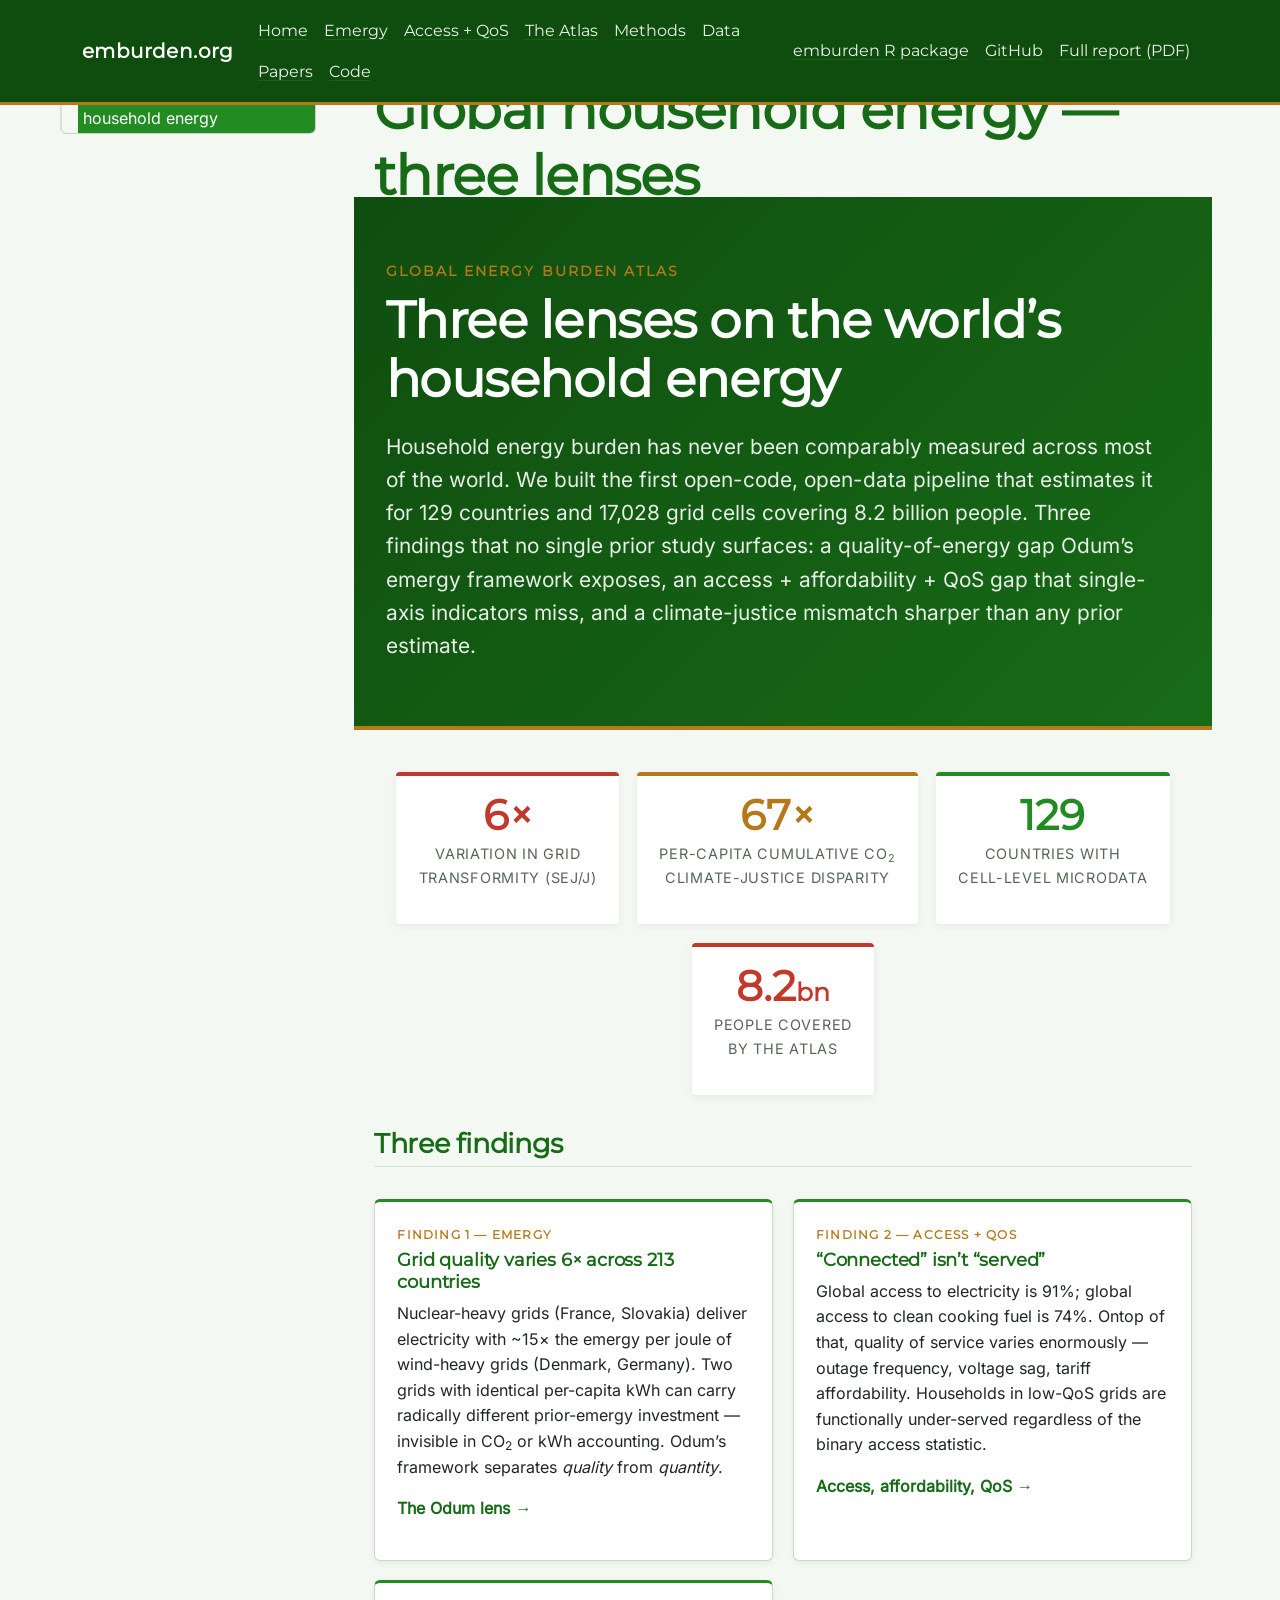
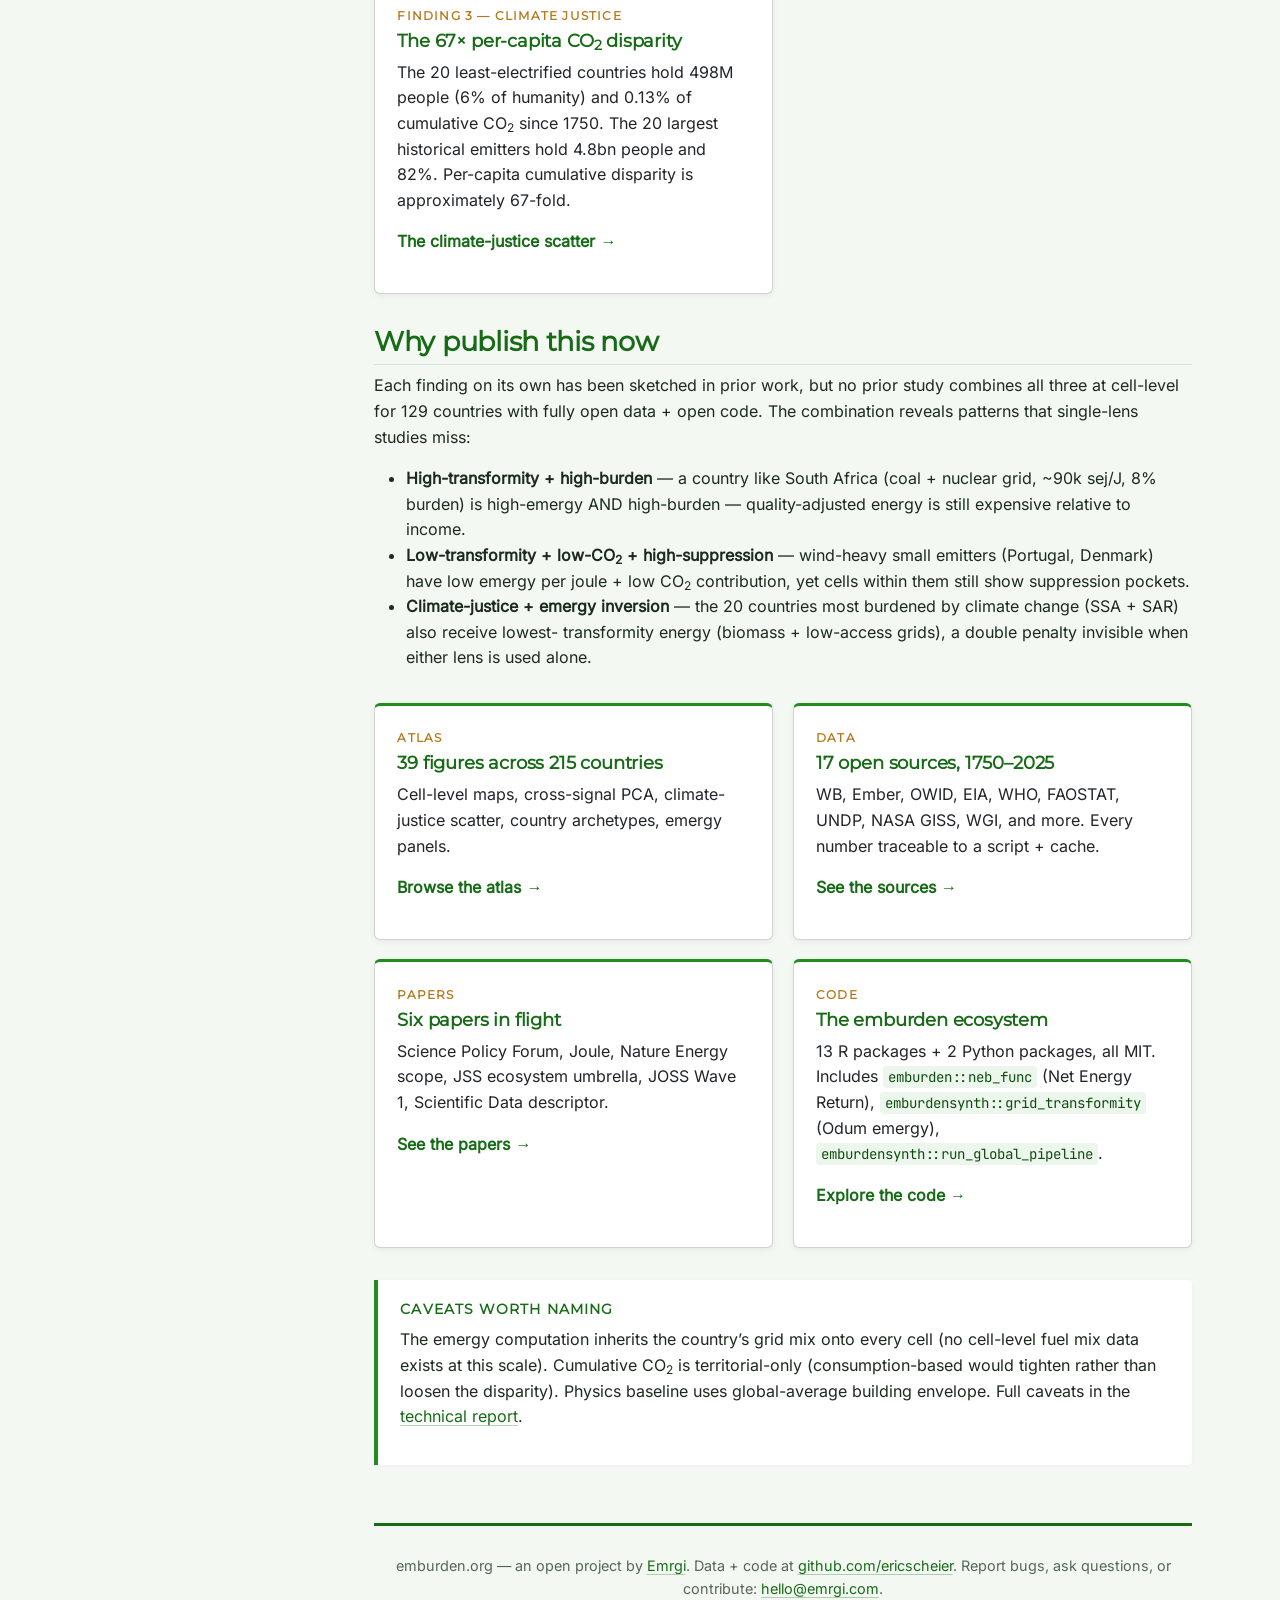
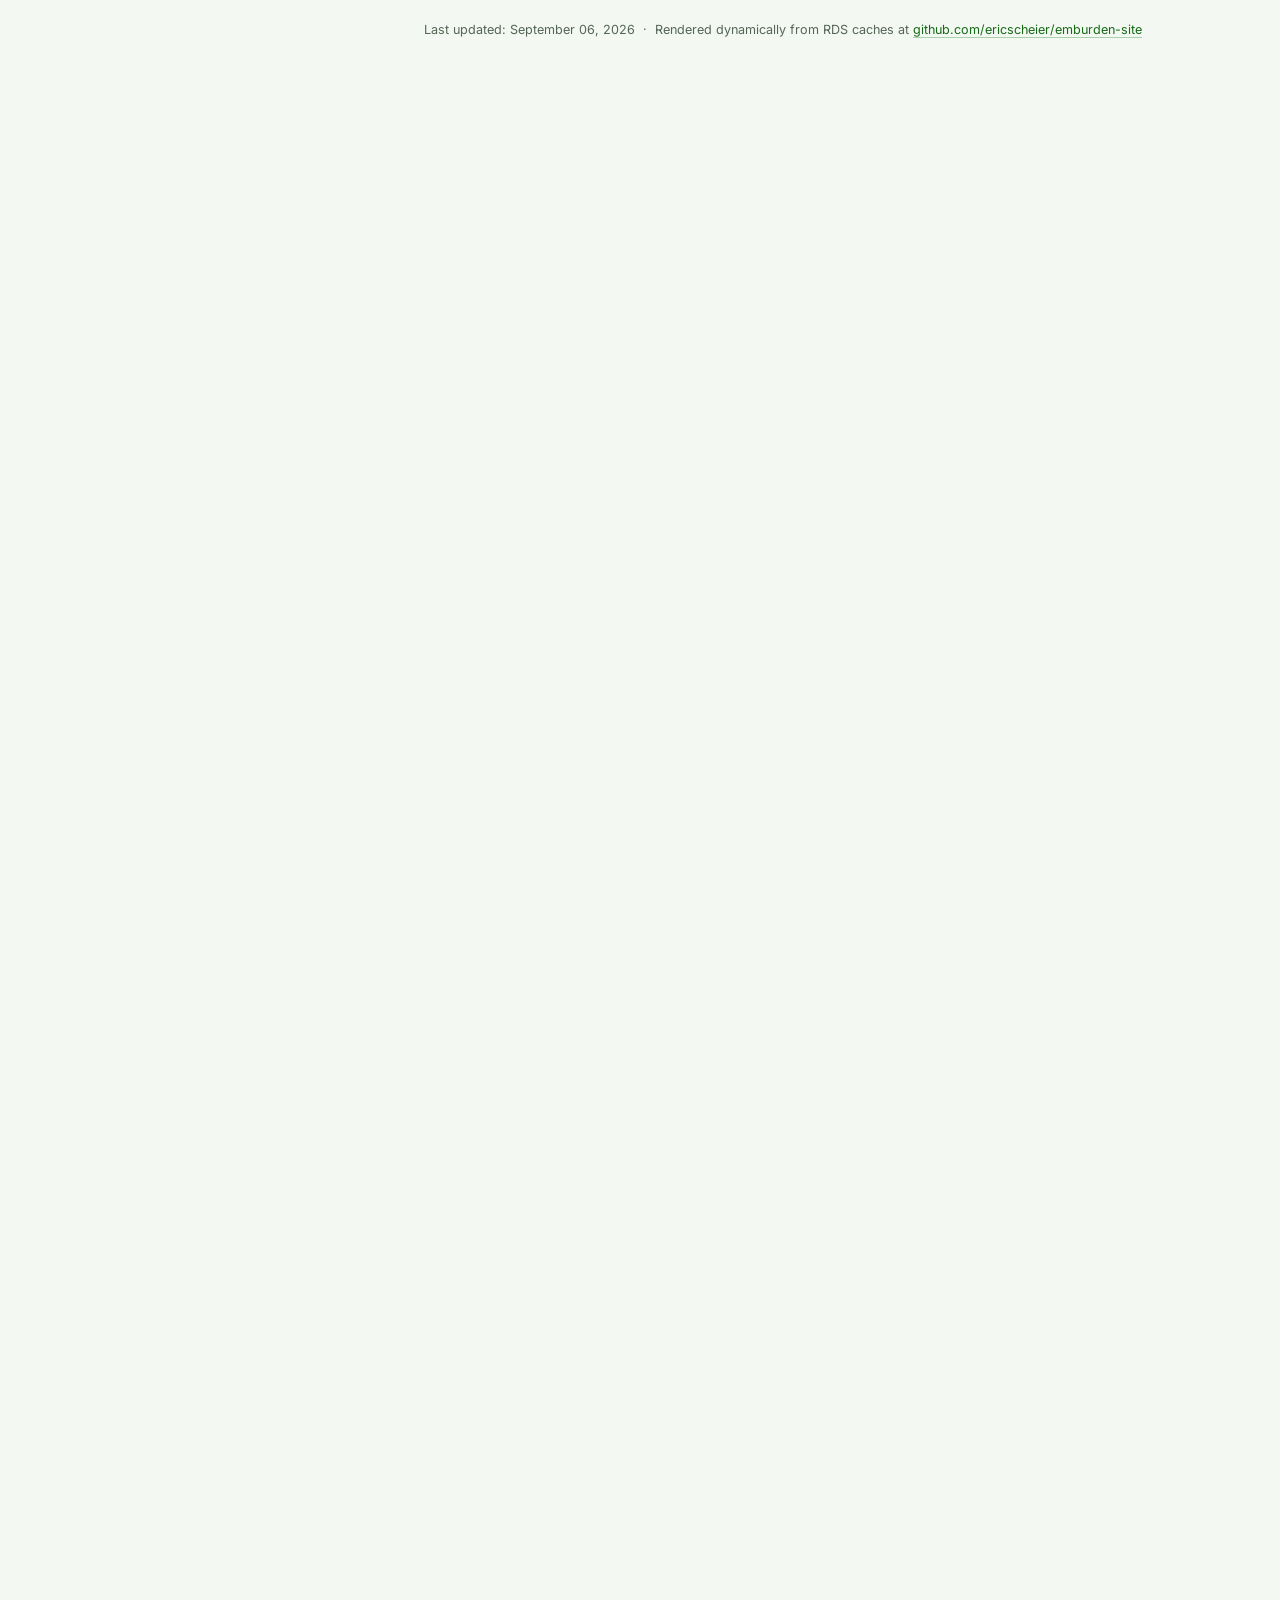
==== _build/index.html @ 89db6df3 "Q3.20 — Site redesign: emburden.org primary, pkg.emburden.org for pkgdown Reclaim emburden.org root " ====
<!DOCTYPE html>

<html>

<head>

<meta charset="utf-8" />
<meta name="generator" content="pandoc" />
<meta http-equiv="X-UA-Compatible" content="IE=EDGE" />




<title>emburden.org</title>

<script src="site_libs/header-attrs-2.30/header-attrs.js"></script>
<script src="site_libs/jquery-3.6.0/jquery-3.6.0.min.js"></script>
<meta name="viewport" content="width=device-width, initial-scale=1, shrink-to-fit=no" />
<link href="site_libs/bootstrap-5.3.1/bootstrap.min.css" rel="stylesheet" />
<script src="site_libs/bootstrap-5.3.1/bootstrap.bundle.min.js"></script>
<link href="site_libs/Inter-0.4.10/font.css" rel="stylesheet" />
<link href="site_libs/JetBrains_Mono-0.4.10/font.css" rel="stylesheet" />
<link href="site_libs/Montserrat-0.4.10/font.css" rel="stylesheet" />
<script src="site_libs/bs3compat-0.9.0/transition.js"></script>
<script src="site_libs/bs3compat-0.9.0/tabs.js"></script>
<script src="site_libs/bs3compat-0.9.0/bs3compat.js"></script>
<script src="site_libs/jqueryui-1.13.2/jquery-ui.min.js"></script>
<link href="site_libs/tocify-1.9.1/jquery.tocify.css" rel="stylesheet" />
<script src="site_libs/tocify-1.9.1/jquery.tocify.js"></script>
<script src="site_libs/navigation-1.1/tabsets.js"></script>
<meta name="description" content="emburden.org — open-source household energy-burden analytics from raw data pulls to global synthesis. 129 countries, 17,000 cells, 8.2 billion people.">
<meta name="author" content="Emrgi">
<meta property="og:title" content="emburden.org — global household energy burden">
<meta property="og:description" content="The 67-fold climate justice mismatch, quantified with open data + open code.">
<meta property="og:type" content="website">
<link rel="preconnect" href="https://fonts.googleapis.com">
<link rel="preconnect" href="https://fonts.gstatic.com" crossorigin>

<style type="text/css">
  code{white-space: pre-wrap;}
  span.smallcaps{font-variant: small-caps;}
  span.underline{text-decoration: underline;}
  div.column{display: inline-block; vertical-align: top; width: 50%;}
  div.hanging-indent{margin-left: 1.5em; text-indent: -1.5em;}
  ul.task-list{list-style: none;}
    </style>










<style type = "text/css">
.main-container {
  max-width: 940px;
  margin-left: auto;
  margin-right: auto;
}
img {
  max-width:100%;
}
.tabbed-pane {
  padding-top: 12px;
}
.html-widget {
  margin-bottom: 20px;
}
button.code-folding-btn:focus {
  outline: none;
}
summary {
  display: list-item;
}
details > summary > p:only-child {
  display: inline;
}
pre code {
  padding: 0;
}
</style>


<style type="text/css">
.dropdown-submenu {
  position: relative;
}
.dropdown-submenu>.dropdown-menu {
  top: 0;
  left: 100%;
  margin-top: -6px;
  margin-left: -1px;
  border-radius: 0 6px 6px 6px;
}
.dropdown-submenu:hover>.dropdown-menu {
  display: block;
}
.dropdown-submenu>a:after {
  display: block;
  content: " ";
  float: right;
  width: 0;
  height: 0;
  border-color: transparent;
  border-style: solid;
  border-width: 5px 0 5px 5px;
  border-left-color: #cccccc;
  margin-top: 5px;
  margin-right: -10px;
}
.dropdown-submenu:hover>a:after {
  border-left-color: #adb5bd;
}
.dropdown-submenu.pull-left {
  float: none;
}
.dropdown-submenu.pull-left>.dropdown-menu {
  left: -100%;
  margin-left: 10px;
  border-radius: 6px 0 6px 6px;
}
</style>

<script type="text/javascript">
// manage active state of menu based on current page
$(document).ready(function () {
  // active menu anchor
  href = window.location.pathname
  href = href.substr(href.lastIndexOf('/') + 1)
  if (href === "")
    href = "index.html";
  var menuAnchor = $('a[href="' + href + '"]');

  // mark the anchor link active (and if it's in a dropdown, also mark that active)
  var dropdown = menuAnchor.closest('li.dropdown');
  if (window.bootstrap) { // Bootstrap 4+
    menuAnchor.addClass('active');
    dropdown.find('> .dropdown-toggle').addClass('active');
  } else { // Bootstrap 3
    menuAnchor.parent().addClass('active');
    dropdown.addClass('active');
  }

  // Navbar adjustments
  var navHeight = $(".navbar").first().height() + 15;
  var style = document.createElement('style');
  var pt = "padding-top: " + navHeight + "px; ";
  var mt = "margin-top: -" + navHeight + "px; ";
  var css = "";
  // offset scroll position for anchor links (for fixed navbar)
  for (var i = 1; i <= 6; i++) {
    css += ".section h" + i + "{ " + pt + mt + "}\n";
  }
  style.innerHTML = "body {" + pt + "padding-bottom: 40px; }\n" + css;
  document.head.appendChild(style);
});
</script>

<!-- tabsets -->

<style type="text/css">
.tabset-dropdown > .nav-tabs {
  display: inline-table;
  max-height: 500px;
  min-height: 44px;
  overflow-y: auto;
  border: 1px solid #ddd;
  border-radius: 4px;
}

.tabset-dropdown > .nav-tabs > li.active:before, .tabset-dropdown > .nav-tabs.nav-tabs-open:before {
  content: "\e259";
  font-family: 'Glyphicons Halflings';
  display: inline-block;
  padding: 10px;
  border-right: 1px solid #ddd;
}

.tabset-dropdown > .nav-tabs.nav-tabs-open > li.active:before {
  content: "\e258";
  font-family: 'Glyphicons Halflings';
  border: none;
}

.tabset-dropdown > .nav-tabs > li.active {
  display: block;
}

.tabset-dropdown > .nav-tabs > li > a,
.tabset-dropdown > .nav-tabs > li > a:focus,
.tabset-dropdown > .nav-tabs > li > a:hover {
  border: none;
  display: inline-block;
  border-radius: 4px;
  background-color: transparent;
}

.tabset-dropdown > .nav-tabs.nav-tabs-open > li {
  display: block;
  float: none;
}

.tabset-dropdown > .nav-tabs > li {
  display: none;
}
</style>

<!-- code folding -->



<style type="text/css">

#TOC {
  margin: 25px 0px 20px 0px;
}
@media (max-width: 768px) {
#TOC {
  position: relative;
  width: 100%;
}
}

@media print {
.toc-content {
  /* see https://github.com/w3c/csswg-drafts/issues/4434 */
  float: right;
}
}

.toc-content {
  padding-left: 30px;
  padding-right: 40px;
}

div.main-container {
  max-width: 1200px;
}

div.tocify {
  width: 20%;
  max-width: 260px;
  max-height: 85%;
}

@media (min-width: 768px) and (max-width: 991px) {
  div.tocify {
    width: 25%;
  }
}

@media (max-width: 767px) {
  div.tocify {
    width: 100%;
    max-width: none;
  }
}

.tocify ul, .tocify li {
  line-height: 20px;
}

.tocify-subheader .tocify-item {
  font-size: 0.90em;
}

.tocify .list-group-item {
  border-radius: 0px;
}


</style>



</head>

<body>


<div class="container-fluid main-container">


<!-- setup 3col/9col grid for toc_float and main content  -->
<div class="row">
<div class="col-xs-12 col-sm-4 col-md-3">
<div id="TOC" class="tocify">
</div>
</div>

<div class="toc-content col-xs-12 col-sm-8 col-md-9">




<div class="navbar navbar-default  navbar-fixed-top" role="navigation">
  <div class="container">
    <div class="navbar-header">
      <button type="button" class="navbar-toggle collapsed" data-toggle="collapse" data-bs-toggle="collapse" data-target="#navbar" data-bs-target="#navbar">
        <span class="icon-bar"></span>
        <span class="icon-bar"></span>
        <span class="icon-bar"></span>
      </button>
      <a class="navbar-brand" href="index.html">emburden.org</a>
    </div>
    <div id="navbar" class="navbar-collapse collapse">
      <ul class="nav navbar-nav">
        <li>
  <a href="index.html">Home</a>
</li>
<li>
  <a href="emergy.html">Emergy</a>
</li>
<li>
  <a href="access.html">Access + QoS</a>
</li>
<li>
  <a href="atlas.html">The Atlas</a>
</li>
<li>
  <a href="methods.html">Methods</a>
</li>
<li>
  <a href="data.html">Data</a>
</li>
<li>
  <a href="papers.html">Papers</a>
</li>
<li>
  <a href="code.html">Code</a>
</li>
      </ul>
      <ul class="nav navbar-nav navbar-right">
        <li>
  <a href="https://pkg.emburden.org">emburden R package</a>
</li>
<li>
  <a href="https://github.com/ericscheier">GitHub</a>
</li>
<li>
  <a href="global_analysis.pdf">Full report (PDF)</a>
</li>
      </ul>
    </div><!--/.nav-collapse -->
  </div><!--/.container -->
</div><!--/.navbar -->

<div id="header">



<h1 class="title toc-ignore">Global household energy — three lenses</h1>

</div>


<div class="hero">
<div class="kicker">
Global energy burden atlas
</div>
<h1>
Three lenses on the world’s household energy
</h1>
<p class="subtitle">
Household energy burden has never been comparably measured across most
of the world. We built the first open-code, open-data pipeline that
estimates it for 129 countries and 17,028 grid cells covering
8.2 billion people. Three findings that no single prior study surfaces:
a <b>quality-of-energy</b> gap Odum’s emergy framework exposes, an
<b>access + affordability + QoS</b> gap that single-axis indicators
miss, and a <b>climate-justice mismatch</b> sharper than any prior
estimate.
</p>
</div>
<div style="text-align:center;">
<div class="big-number">
<p><span class="n">6×</span> <span class="l">variation in
grid<br/>transformity (sej/J)</span></p>
</div>
<div class="big-number gold">
<p><span class="n">67×</span> <span class="l">per-capita cumulative
CO<sub>2</sub><br/>climate-justice disparity</span></p>
</div>
<div class="big-number green">
<p><span class="n">129</span> <span class="l">countries
with<br/>cell-level microdata</span></p>
</div>
<div class="big-number">
<p><span class="n">8.2<span style="font-size:0.6em;">bn</span></span>
<span class="l">people covered<br/>by the atlas</span></p>
</div>
</div>
<div id="three-findings" class="section level2">
<h2>Three findings</h2>
<div class="card-grid">
<div class="card">
<div class="kicker">
Finding 1 — Emergy
</div>
<h3>
Grid quality varies 6× across 213 countries
</h3>
<p>
Nuclear-heavy grids (France, Slovakia) deliver electricity with ~15× the
emergy per joule of wind-heavy grids (Denmark, Germany). Two grids with
identical per-capita kWh can carry radically different prior-emergy
investment — invisible in CO<sub>2</sub> or kWh accounting. Odum’s
framework separates <em>quality</em> from <em>quantity</em>.
</p>
<p>
<a href="emergy.html">The Odum lens →</a>
</p>
</div>
<div class="card">
<div class="kicker">
Finding 2 — Access + QoS
</div>
<h3>
“Connected” isn’t “served”
</h3>
<p>
Global access to electricity is 91%; global access to clean cooking fuel
is 74%. Ontop of that, quality of service varies enormously — outage
frequency, voltage sag, tariff affordability. Households in low-QoS
grids are functionally under-served regardless of the binary access
statistic.
</p>
<p>
<a href="access.html">Access, affordability, QoS →</a>
</p>
</div>
<div class="card">
<div class="kicker">
Finding 3 — Climate justice
</div>
<h3>
The 67× per-capita CO<sub>2</sub> disparity
</h3>
<p>
The 20 least-electrified countries hold 498M people (6% of humanity) and
0.13% of cumulative CO<sub>2</sub> since 1750. The 20 largest historical
emitters hold 4.8bn people and 82%. Per-capita cumulative disparity is
approximately 67-fold.
</p>
<p>
<a href="atlas.html#climate-justice-scatter">The climate-justice scatter
→</a>
</p>
</div>
</div>
</div>
<div id="why-publish-this-now" class="section level2">
<h2>Why publish this now</h2>
<p>Each finding on its own has been sketched in prior work, but no prior
study combines all three at cell-level for 129 countries with fully open
data + open code. The combination reveals patterns that single-lens
studies miss:</p>
<ul>
<li><strong>High-transformity + high-burden</strong> — a country like
South Africa (coal + nuclear grid, ~90k sej/J, 8% burden) is high-emergy
AND high-burden — quality-adjusted energy is still expensive relative to
income.</li>
<li><strong>Low-transformity + low-CO<sub>2</sub> +
high-suppression</strong> — wind-heavy small emitters (Portugal,
Denmark) have low emergy per joule + low CO<sub>2</sub> contribution,
yet cells within them still show suppression pockets.</li>
<li><strong>Climate-justice + emergy inversion</strong> — the 20
countries most burdened by climate change (SSA + SAR) also receive
lowest- transformity energy (biomass + low-access grids), a double
penalty invisible when either lens is used alone.</li>
</ul>
<div class="card-grid">
<div class="card">
<div class="kicker">
Atlas
</div>
<h3>
39 figures across 215 countries
</h3>
<p>
Cell-level maps, cross-signal PCA, climate-justice scatter, country
archetypes, emergy panels.
</p>
<p>
<a href="atlas.html">Browse the atlas →</a>
</p>
</div>
<div class="card">
<div class="kicker">
Data
</div>
<h3>
17 open sources, 1750–2025
</h3>
<p>
WB, Ember, OWID, EIA, WHO, FAOSTAT, UNDP, NASA GISS, WGI, and more.
Every number traceable to a script + cache.
</p>
<p>
<a href="data.html">See the sources →</a>
</p>
</div>
<div class="card">
<div class="kicker">
Papers
</div>
<h3>
Six papers in flight
</h3>
<p>
Science Policy Forum, Joule, Nature Energy scope, JSS ecosystem
umbrella, JOSS Wave 1, Scientific Data descriptor.
</p>
<p>
<a href="papers.html">See the papers →</a>
</p>
</div>
<div class="card">
<div class="kicker">
Code
</div>
<h3>
The emburden ecosystem
</h3>
<p>
13 R packages + 2 Python packages, all MIT. Includes
<code>emburden::neb_func</code> (Net Energy Return),
<code>emburdensynth::grid_transformity</code> (Odum emergy),
<code>emburdensynth::run_global_pipeline</code>.
</p>
<p>
<a href="code.html">Explore the code →</a>
</p>
</div>
</div>
<div class="callout">
<div class="callout-title">
Caveats worth naming
</div>
<p>
The emergy computation inherits the country’s grid mix onto every cell
(no cell-level fuel mix data exists at this scale). Cumulative
CO<sub>2</sub> is territorial-only (consumption-based would tighten
rather than loosen the disparity). Physics baseline uses global-average
building envelope. Full caveats in the <a href="global_analysis.pdf">
technical report</a>.
</p>
</div>
<footer>
<p>
emburden.org — an open project by <a href="https://emrgi.com">Emrgi</a>.
Data + code at
<a href="https://github.com/ericscheier">github.com/ericscheier</a>.
Report bugs, ask questions, or contribute:
<a href="mailto:hello@emrgi.com">hello@emrgi.com</a>.
</p>
<p>
<small>Last updated: September 06, 2026  ·  Rendered dynamically from
RDS caches at
<a href="https://github.com/ericscheier/emburden-site">github.com/ericscheier/emburden-site</a></small>
</p>
</footer>
</div>



</div>
</div>

</div>

<script>

// add bootstrap table styles to pandoc tables
function bootstrapStylePandocTables() {
  $('tr.odd').parent('tbody').parent('table').addClass('table table-condensed');
}
$(document).ready(function () {
  bootstrapStylePandocTables();
});


</script>

<!-- tabsets -->

<script>
$(document).ready(function () {
  window.buildTabsets("TOC");
});

$(document).ready(function () {
  $('.tabset-dropdown > .nav-tabs > li').click(function () {
    $(this).parent().toggleClass('nav-tabs-open');
  });
});
</script>

<!-- code folding -->

<script>
$(document).ready(function ()  {

    // temporarily add toc-ignore selector to headers for the consistency with Pandoc
    $('.unlisted.unnumbered').addClass('toc-ignore')

    // move toc-ignore selectors from section div to header
    $('div.section.toc-ignore')
        .removeClass('toc-ignore')
        .children('h1,h2,h3,h4,h5').addClass('toc-ignore');

    // establish options
    var options = {
      selectors: "h1,h2",
      theme: "bootstrap3",
      context: '.toc-content',
      hashGenerator: function (text) {
        return text.replace(/[.\\/?&!#<>]/g, '').replace(/\s/g, '_');
      },
      ignoreSelector: ".toc-ignore",
      scrollTo: 0
    };
    options.showAndHide = true;
    options.smoothScroll = true;

    // tocify
    var toc = $("#TOC").tocify(options).data("toc-tocify");
});
</script>

<!-- dynamically load mathjax for compatibility with self-contained -->
<script>
  (function () {
    var script = document.createElement("script");
    script.type = "text/javascript";
    script.src  = "https://mathjax.rstudio.com/latest/MathJax.js?config=TeX-AMS-MML_HTMLorMML";
    document.getElementsByTagName("head")[0].appendChild(script);
  })();
</script>

</body>
</html>
---- _build/site_libs/Inter-0.4.10/font.css ----
/* cyrillic-ext */
@font-face {
  font-family: 'Inter';
  font-style: normal;
  font-weight: 400;
  font-display: swap;
  src: url(UcCO3FwrK3iLTeHuS_nVMrMxCp50SjIw2boKoduKmMEVuLyfAZJhiI2B.woff2) format('woff2');
  unicode-range: U+0460-052F, U+1C80-1C8A, U+20B4, U+2DE0-2DFF, U+A640-A69F, U+FE2E-FE2F;
}
/* cyrillic */
@font-face {
  font-family: 'Inter';
  font-style: normal;
  font-weight: 400;
  font-display: swap;
  src: url(UcCO3FwrK3iLTeHuS_nVMrMxCp50SjIw2boKoduKmMEVuLyfAZthiI2B.woff2) format('woff2');
  unicode-range: U+0301, U+0400-045F, U+0490-0491, U+04B0-04B1, U+2116;
}
/* greek-ext */
@font-face {
  font-family: 'Inter';
  font-style: normal;
  font-weight: 400;
  font-display: swap;
  src: url(UcCO3FwrK3iLTeHuS_nVMrMxCp50SjIw2boKoduKmMEVuLyfAZNhiI2B.woff2) format('woff2');
  unicode-range: U+1F00-1FFF;
}
/* greek */
@font-face {
  font-family: 'Inter';
  font-style: normal;
  font-weight: 400;
  font-display: swap;
  src: url(UcCO3FwrK3iLTeHuS_nVMrMxCp50SjIw2boKoduKmMEVuLyfAZxhiI2B.woff2) format('woff2');
  unicode-range: U+0370-0377, U+037A-037F, U+0384-038A, U+038C, U+038E-03A1, U+03A3-03FF;
}
/* vietnamese */
@font-face {
  font-family: 'Inter';
  font-style: normal;
  font-weight: 400;
  font-display: swap;
  src: url(UcCO3FwrK3iLTeHuS_nVMrMxCp50SjIw2boKoduKmMEVuLyfAZBhiI2B.woff2) format('woff2');
  unicode-range: U+0102-0103, U+0110-0111, U+0128-0129, U+0168-0169, U+01A0-01A1, U+01AF-01B0, U+0300-0301, U+0303-0304, U+0308-0309, U+0323, U+0329, U+1EA0-1EF9, U+20AB;
}
/* latin-ext */
@font-face {
  font-family: 'Inter';
  font-style: normal;
  font-weight: 400;
  font-display: swap;
  src: url(UcCO3FwrK3iLTeHuS_nVMrMxCp50SjIw2boKoduKmMEVuLyfAZFhiI2B.woff2) format('woff2');
  unicode-range: U+0100-02BA, U+02BD-02C5, U+02C7-02CC, U+02CE-02D7, U+02DD-02FF, U+0304, U+0308, U+0329, U+1D00-1DBF, U+1E00-1E9F, U+1EF2-1EFF, U+2020, U+20A0-20AB, U+20AD-20C0, U+2113, U+2C60-2C7F, U+A720-A7FF;
}
/* latin */
@font-face {
  font-family: 'Inter';
  font-style: normal;
  font-weight: 400;
  font-display: swap;
  src: url(UcCO3FwrK3iLTeHuS_nVMrMxCp50SjIw2boKoduKmMEVuLyfAZ9hiA.woff2) format('woff2');
  unicode-range: U+0000-00FF, U+0131, U+0152-0153, U+02BB-02BC, U+02C6, U+02DA, U+02DC, U+0304, U+0308, U+0329, U+2000-206F, U+20AC, U+2122, U+2191, U+2193, U+2212, U+2215, U+FEFF, U+FFFD;
}
---- _build/site_libs/JetBrains_Mono-0.4.10/font.css ----
/* cyrillic-ext */
@font-face {
  font-family: 'JetBrains Mono';
  font-style: normal;
  font-weight: 400;
  font-display: swap;
  src: url(tDbY2o-flEEny0FZhsfKu5WU4zr3E_BX0PnT8RD8yKxTN1OVgaY.woff2) format('woff2');
  unicode-range: U+0460-052F, U+1C80-1C8A, U+20B4, U+2DE0-2DFF, U+A640-A69F, U+FE2E-FE2F;
}
/* cyrillic */
@font-face {
  font-family: 'JetBrains Mono';
  font-style: normal;
  font-weight: 400;
  font-display: swap;
  src: url(tDbY2o-flEEny0FZhsfKu5WU4zr3E_BX0PnT8RD8yKxTPlOVgaY.woff2) format('woff2');
  unicode-range: U+0301, U+0400-045F, U+0490-0491, U+04B0-04B1, U+2116;
}
/* greek */
@font-face {
  font-family: 'JetBrains Mono';
  font-style: normal;
  font-weight: 400;
  font-display: swap;
  src: url(tDbY2o-flEEny0FZhsfKu5WU4zr3E_BX0PnT8RD8yKxTOVOVgaY.woff2) format('woff2');
  unicode-range: U+0370-0377, U+037A-037F, U+0384-038A, U+038C, U+038E-03A1, U+03A3-03FF;
}
/* vietnamese */
@font-face {
  font-family: 'JetBrains Mono';
  font-style: normal;
  font-weight: 400;
  font-display: swap;
  src: url(tDbY2o-flEEny0FZhsfKu5WU4zr3E_BX0PnT8RD8yKxTNVOVgaY.woff2) format('woff2');
  unicode-range: U+0102-0103, U+0110-0111, U+0128-0129, U+0168-0169, U+01A0-01A1, U+01AF-01B0, U+0300-0301, U+0303-0304, U+0308-0309, U+0323, U+0329, U+1EA0-1EF9, U+20AB;
}
/* latin-ext */
@font-face {
  font-family: 'JetBrains Mono';
  font-style: normal;
  font-weight: 400;
  font-display: swap;
  src: url(tDbY2o-flEEny0FZhsfKu5WU4zr3E_BX0PnT8RD8yKxTNFOVgaY.woff2) format('woff2');
  unicode-range: U+0100-02BA, U+02BD-02C5, U+02C7-02CC, U+02CE-02D7, U+02DD-02FF, U+0304, U+0308, U+0329, U+1D00-1DBF, U+1E00-1E9F, U+1EF2-1EFF, U+2020, U+20A0-20AB, U+20AD-20C0, U+2113, U+2C60-2C7F, U+A720-A7FF;
}
/* latin */
@font-face {
  font-family: 'JetBrains Mono';
  font-style: normal;
  font-weight: 400;
  font-display: swap;
  src: url(tDbY2o-flEEny0FZhsfKu5WU4zr3E_BX0PnT8RD8yKxTOlOV.woff2) format('woff2');
  unicode-range: U+0000-00FF, U+0131, U+0152-0153, U+02BB-02BC, U+02C6, U+02DA, U+02DC, U+0304, U+0308, U+0329, U+2000-206F, U+20AC, U+2122, U+2191, U+2193, U+2212, U+2215, U+FEFF, U+FFFD;
}
---- _build/site_libs/Montserrat-0.4.10/font.css ----
/* cyrillic-ext */
@font-face {
  font-family: 'Montserrat';
  font-style: normal;
  font-weight: 400;
  font-display: swap;
  src: url(JTUHjIg1_i6t8kCHKm4532VJOt5-QNFgpCtr6Hw0aXpsog.woff2) format('woff2');
  unicode-range: U+0460-052F, U+1C80-1C8A, U+20B4, U+2DE0-2DFF, U+A640-A69F, U+FE2E-FE2F;
}
/* cyrillic */
@font-face {
  font-family: 'Montserrat';
  font-style: normal;
  font-weight: 400;
  font-display: swap;
  src: url(JTUHjIg1_i6t8kCHKm4532VJOt5-QNFgpCtr6Hw9aXpsog.woff2) format('woff2');
  unicode-range: U+0301, U+0400-045F, U+0490-0491, U+04B0-04B1, U+2116;
}
/* vietnamese */
@font-face {
  font-family: 'Montserrat';
  font-style: normal;
  font-weight: 400;
  font-display: swap;
  src: url(JTUHjIg1_i6t8kCHKm4532VJOt5-QNFgpCtr6Hw2aXpsog.woff2) format('woff2');
  unicode-range: U+0102-0103, U+0110-0111, U+0128-0129, U+0168-0169, U+01A0-01A1, U+01AF-01B0, U+0300-0301, U+0303-0304, U+0308-0309, U+0323, U+0329, U+1EA0-1EF9, U+20AB;
}
/* latin-ext */
@font-face {
  font-family: 'Montserrat';
  font-style: normal;
  font-weight: 400;
  font-display: swap;
  src: url(JTUHjIg1_i6t8kCHKm4532VJOt5-QNFgpCtr6Hw3aXpsog.woff2) format('woff2');
  unicode-range: U+0100-02BA, U+02BD-02C5, U+02C7-02CC, U+02CE-02D7, U+02DD-02FF, U+0304, U+0308, U+0329, U+1D00-1DBF, U+1E00-1E9F, U+1EF2-1EFF, U+2020, U+20A0-20AB, U+20AD-20C0, U+2113, U+2C60-2C7F, U+A720-A7FF;
}
/* latin */
@font-face {
  font-family: 'Montserrat';
  font-style: normal;
  font-weight: 400;
  font-display: swap;
  src: url(JTUHjIg1_i6t8kCHKm4532VJOt5-QNFgpCtr6Hw5aXo.woff2) format('woff2');
  unicode-range: U+0000-00FF, U+0131, U+0152-0153, U+02BB-02BC, U+02C6, U+02DA, U+02DC, U+0304, U+0308, U+0329, U+2000-206F, U+20AC, U+2122, U+2191, U+2193, U+2212, U+2215, U+FEFF, U+FFFD;
}
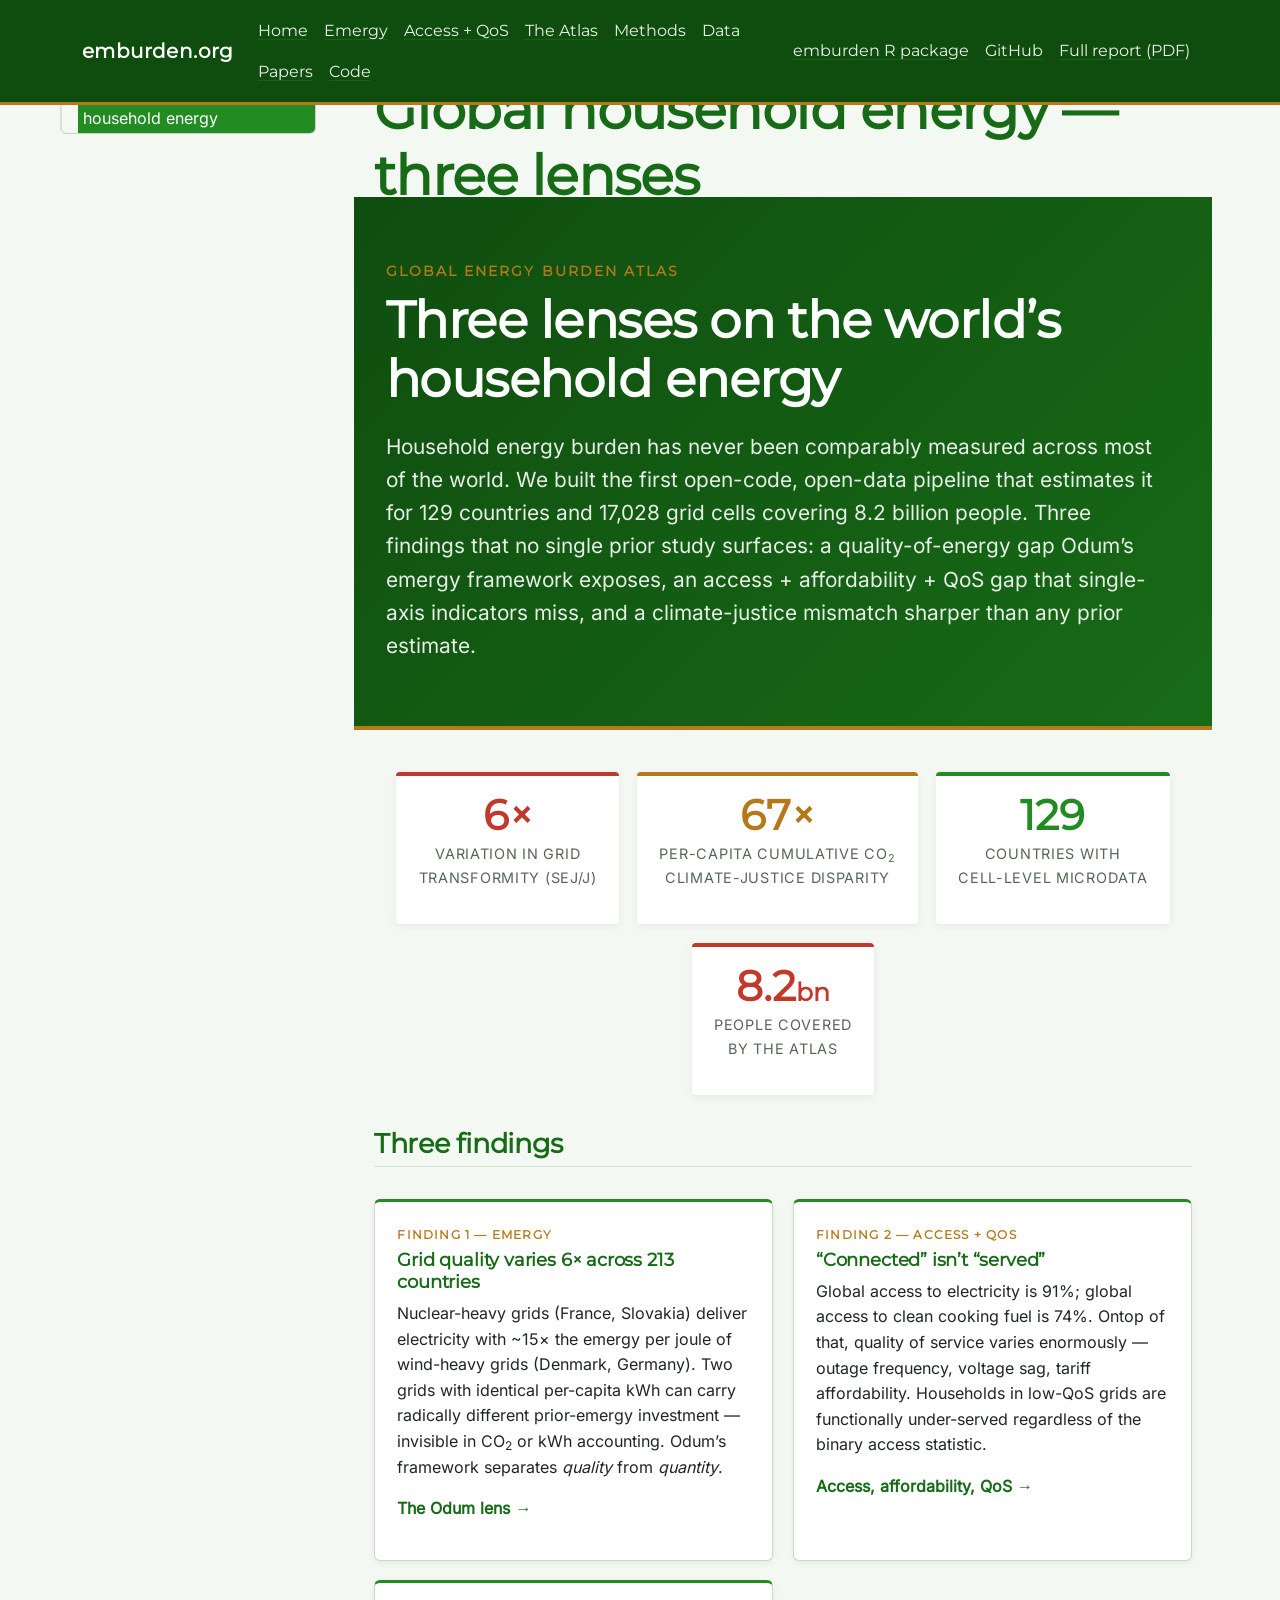
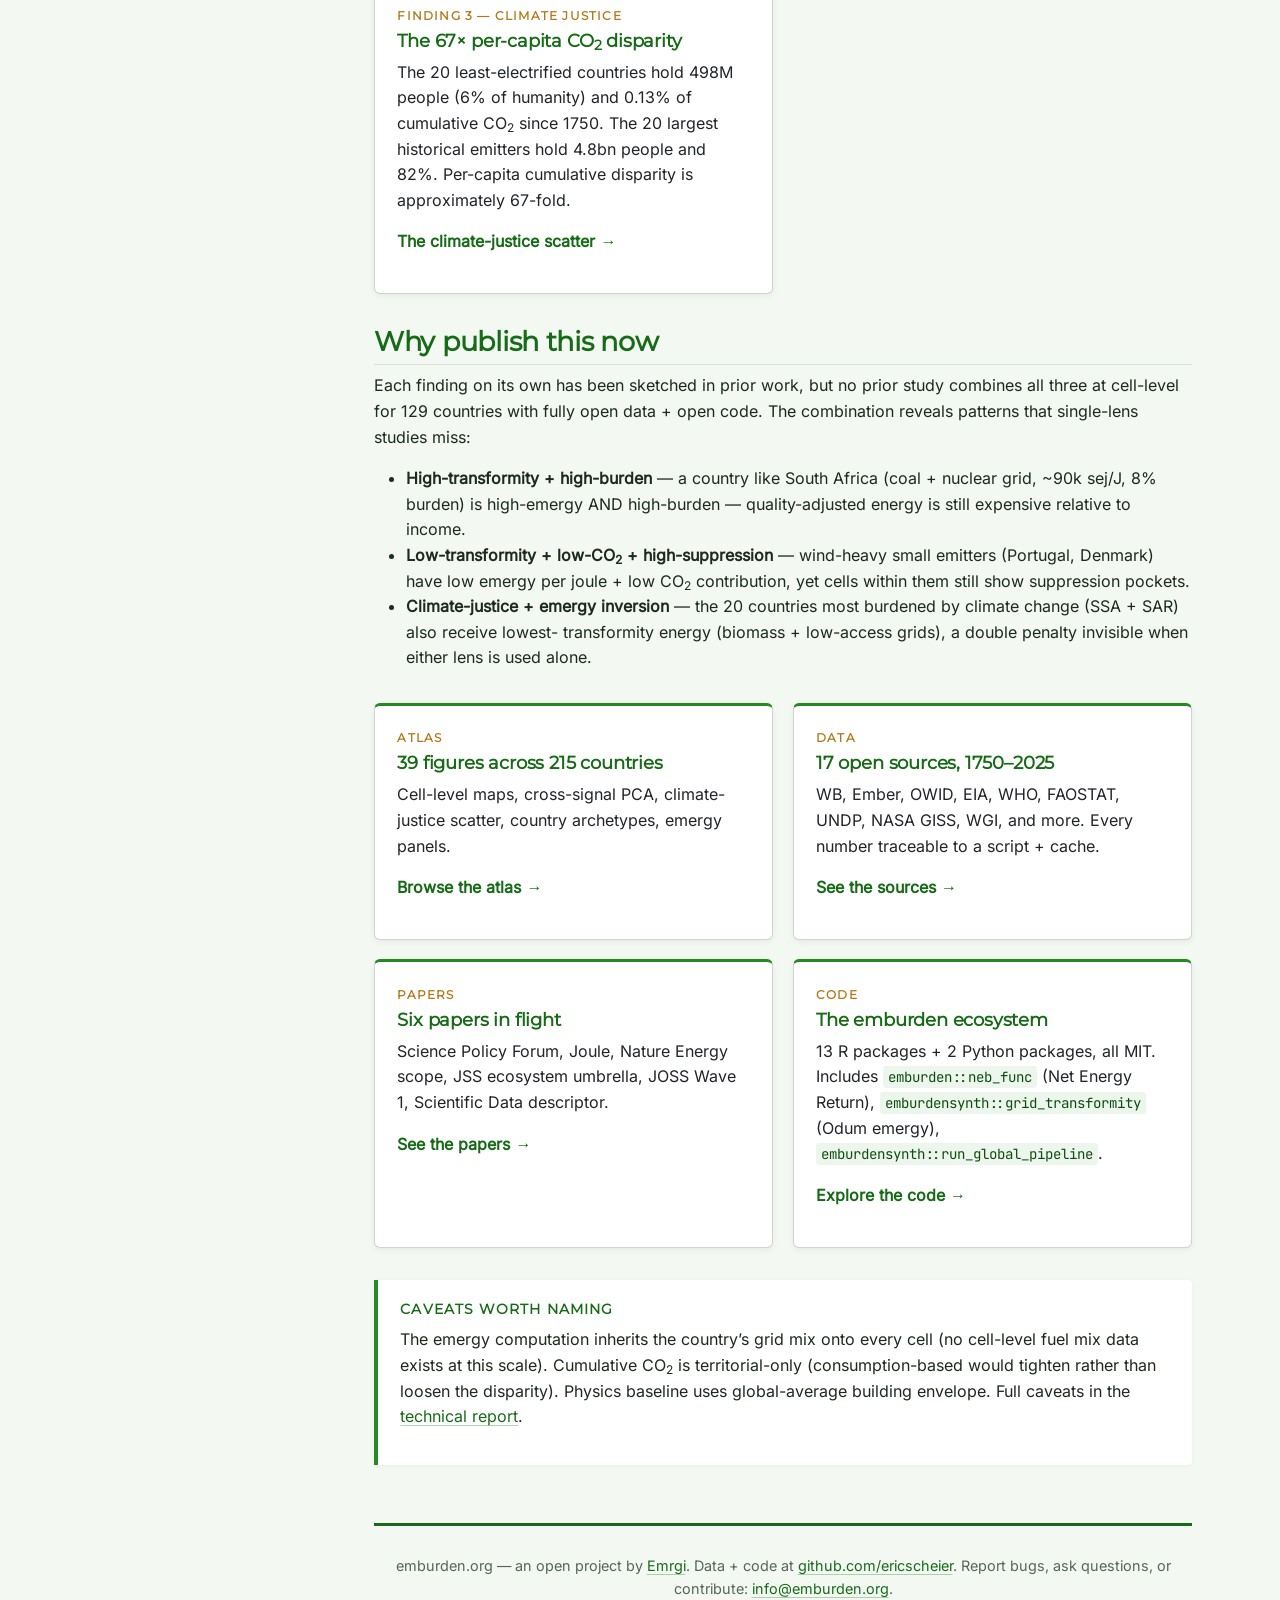
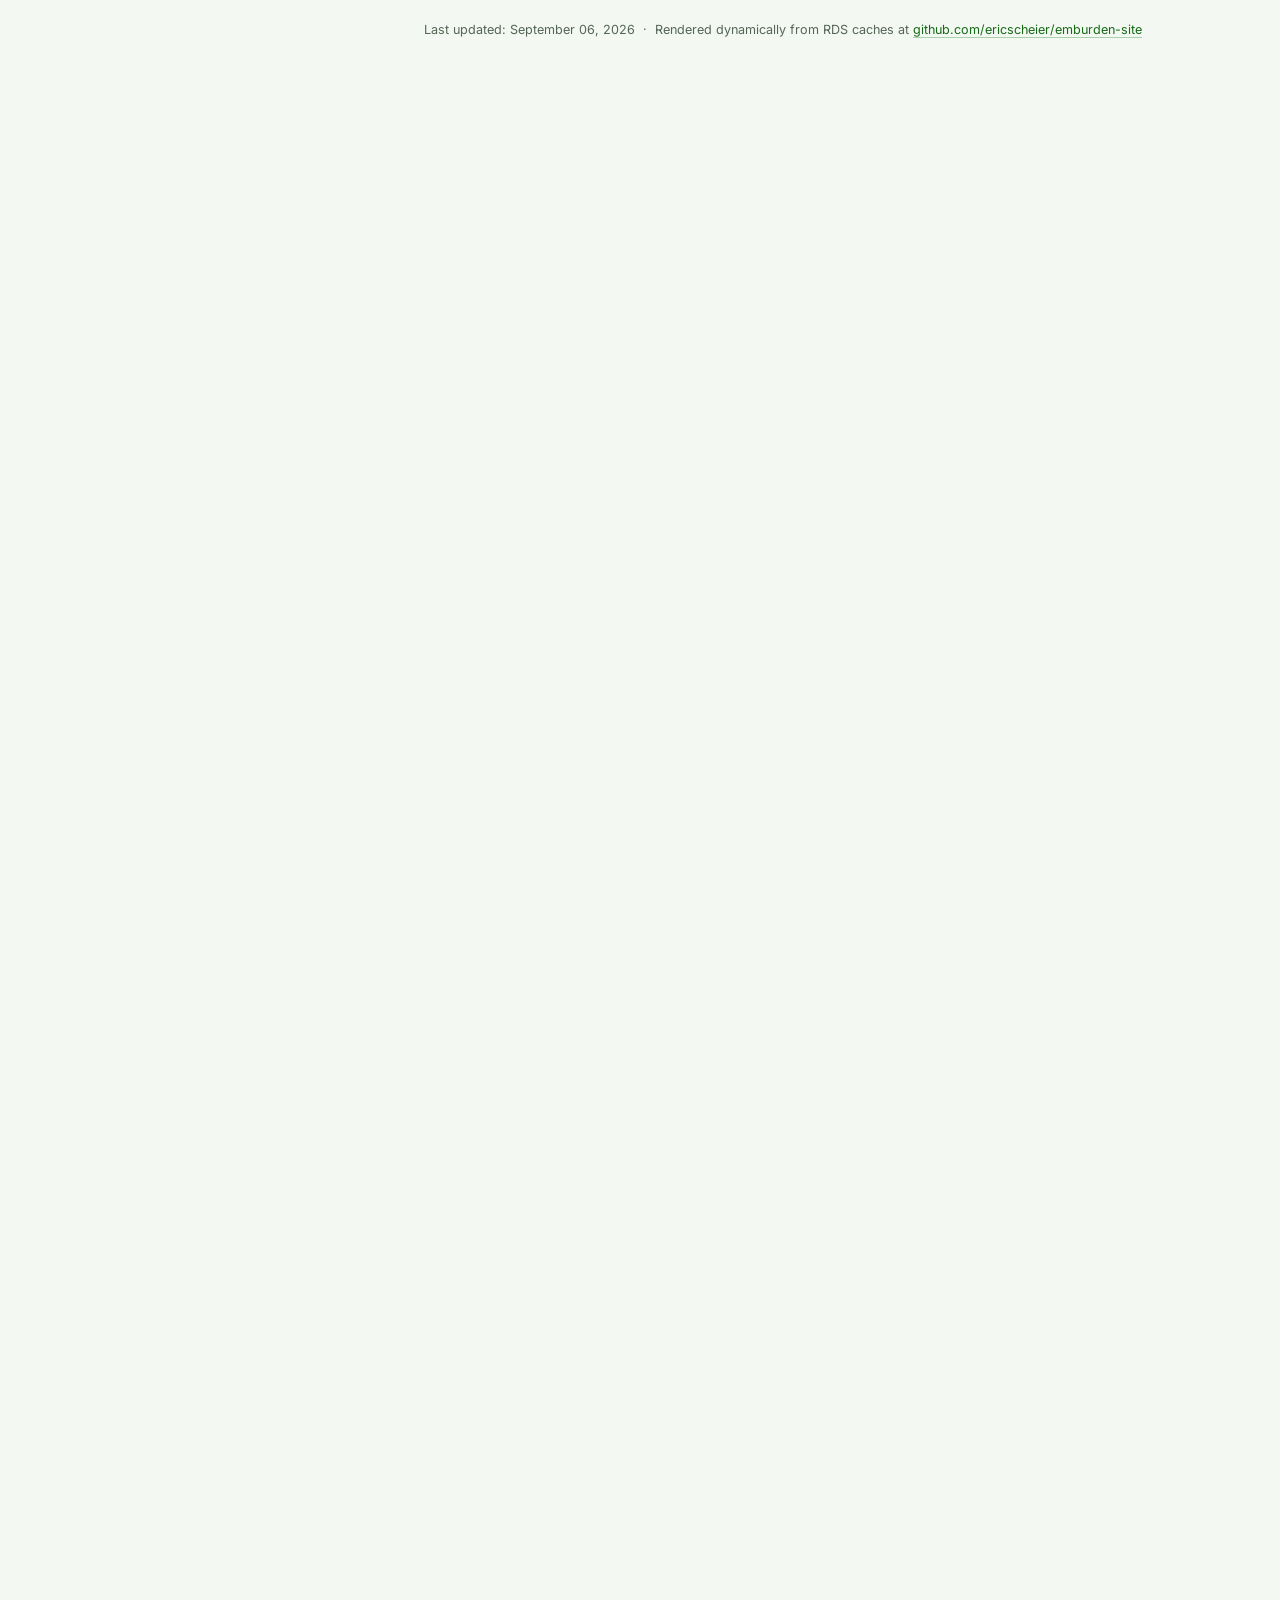
==== commit 4bc0b8a7: "Q3.21 — Identity harmonization: info@emburden.org + identity.yml mirror Add identity.yml at repo roo" ====
--- a/_build/index.html
+++ b/_build/index.html
@@ -555,7 +555,7 @@
 Data + code at
 <a href="https://github.com/ericscheier">github.com/ericscheier</a>.
 Report bugs, ask questions, or contribute:
-<a href="mailto:hello@emrgi.com">hello@emrgi.com</a>.
+<a href="mailto:info@emburden.org">info@emburden.org</a>.
 </p>
 <p>
 <small>Last updated: September 06, 2026  ·  Rendered dynamically from
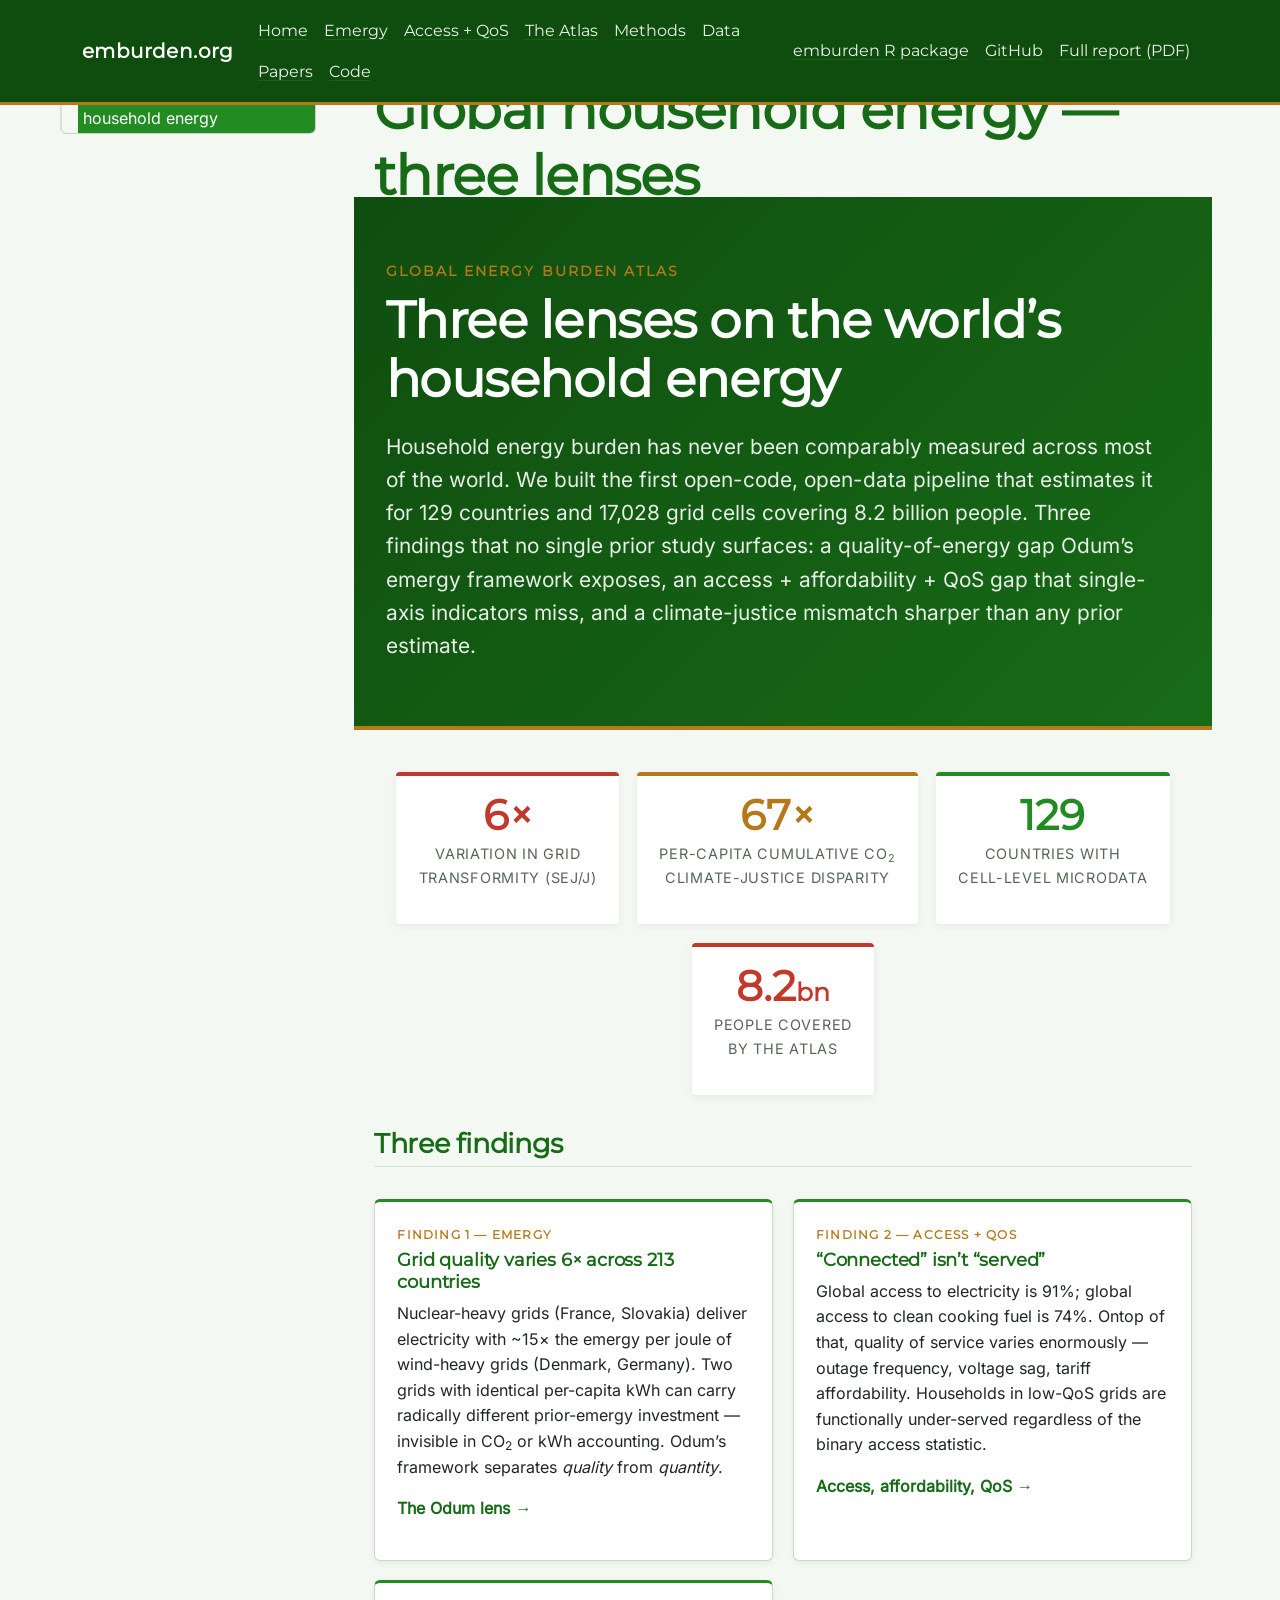
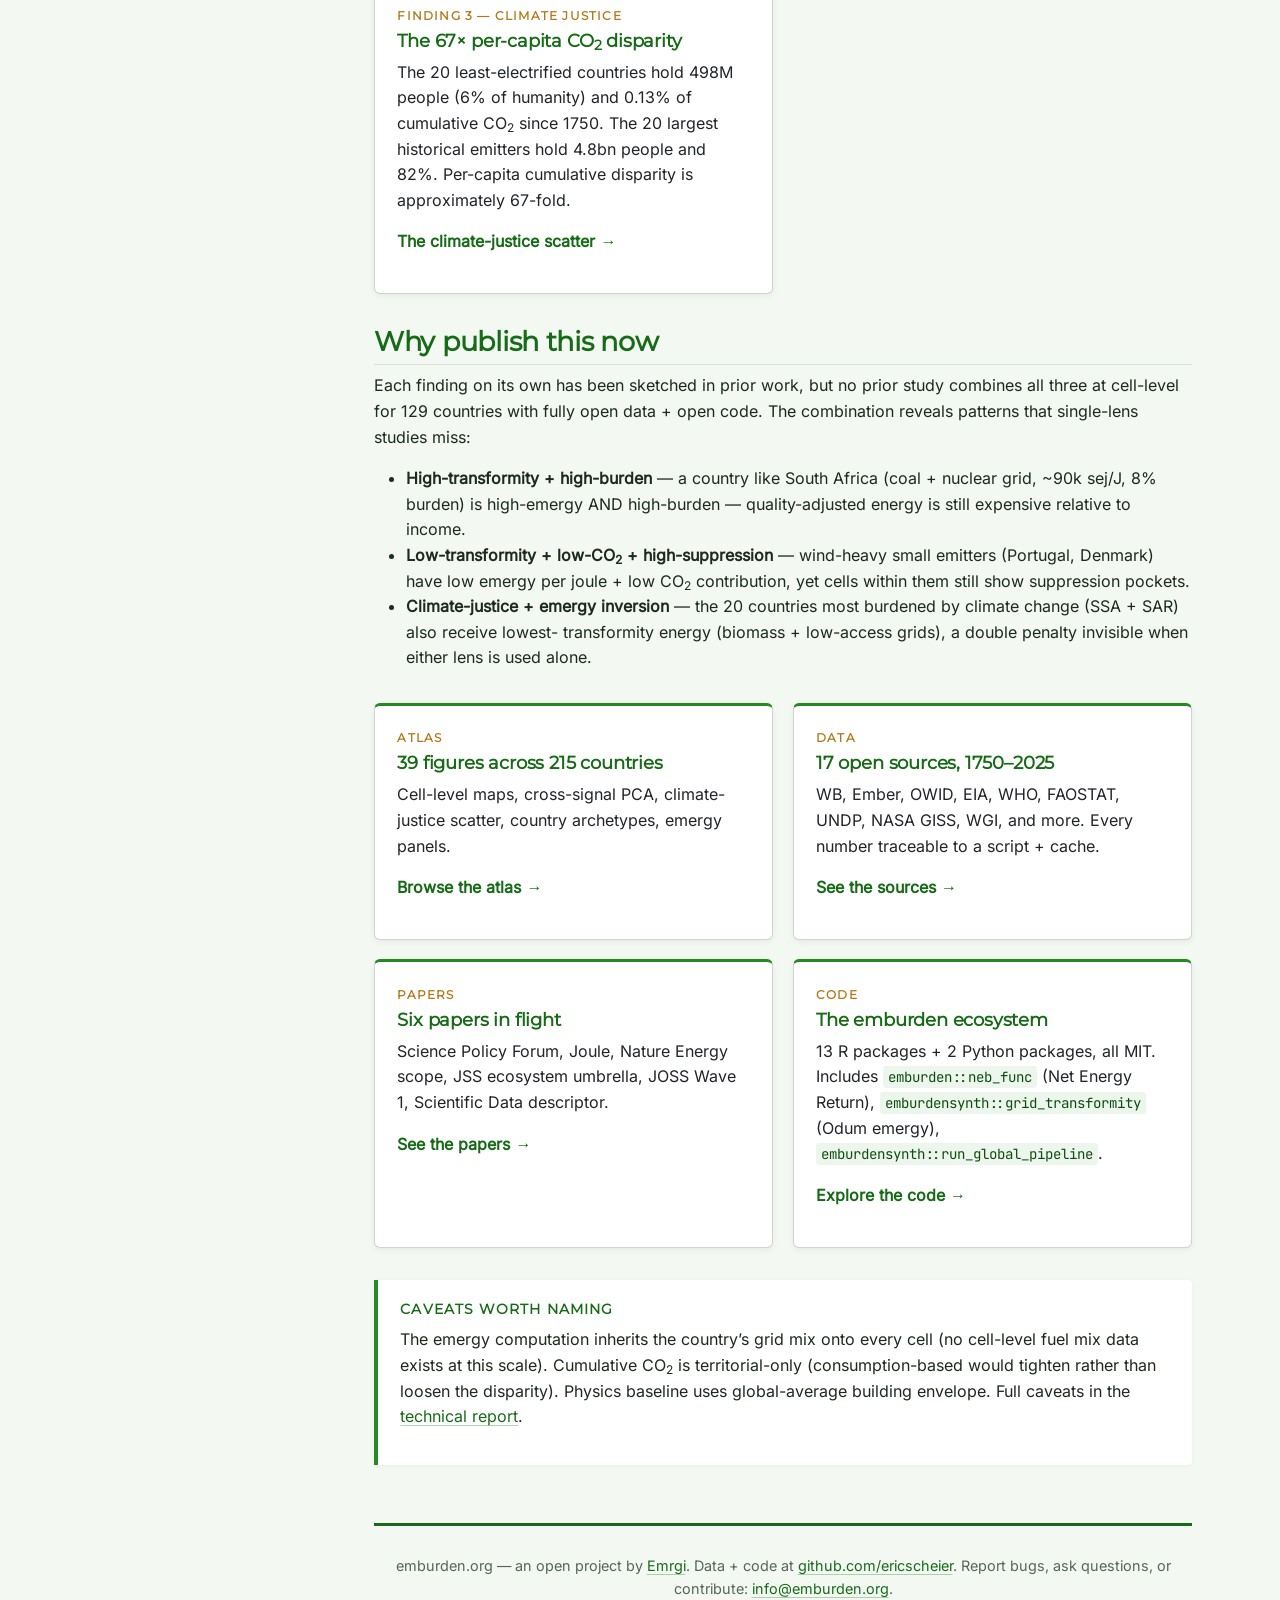
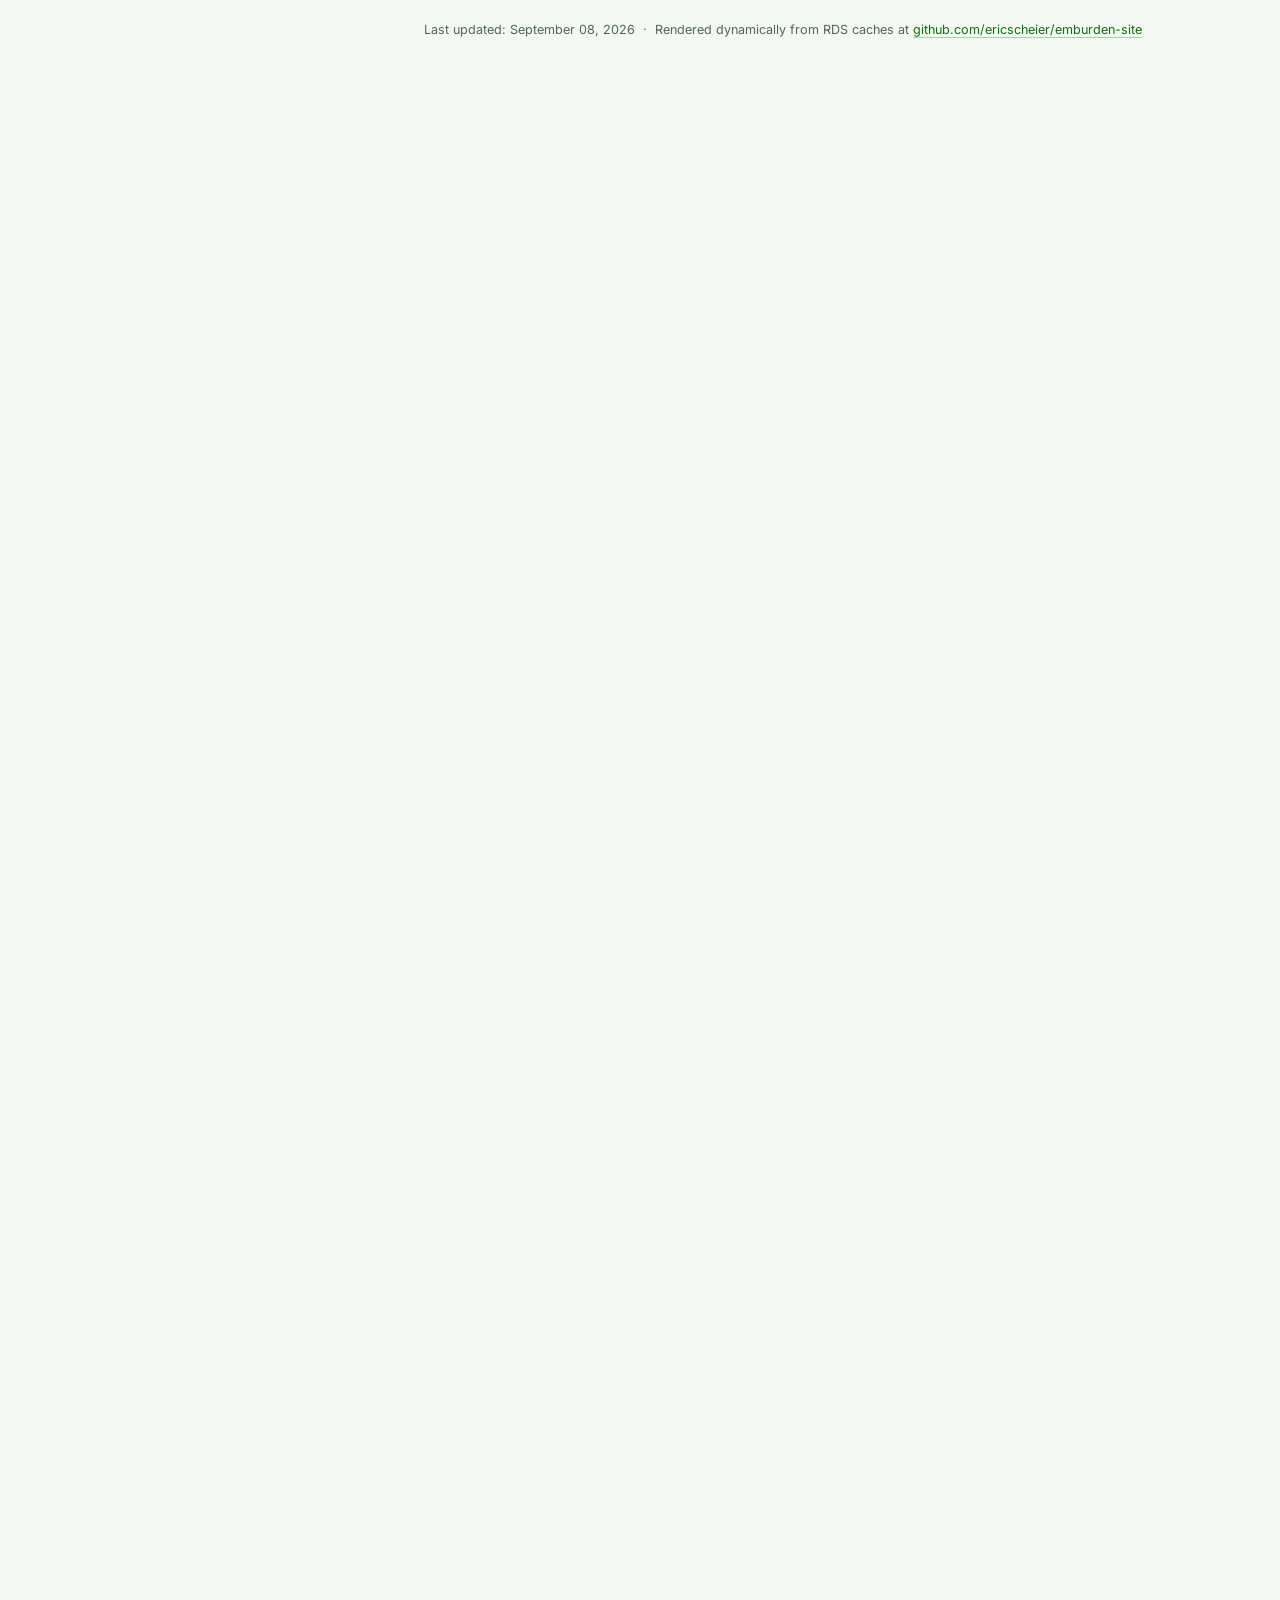
==== commit 5d36f9e4: "Q3.21 — Full site rebuild with harmonized identity + refreshed emergy Rebuild every page from source" ====
--- a/_build/index.html
+++ b/_build/index.html
@@ -13,21 +13,1723 @@
 
 <title>emburden.org</title>
 
-<script src="site_libs/header-attrs-2.30/header-attrs.js"></script>
-<script src="site_libs/jquery-3.6.0/jquery-3.6.0.min.js"></script>
+<script>// Pandoc 2.9 adds attributes on both header and div. We remove the former (to
+// be compatible with the behavior of Pandoc < 2.8).
+document.addEventListener('DOMContentLoaded', function(e) {
+  var hs = document.querySelectorAll("div.section[class*='level'] > :first-child");
+  var i, h, a;
+  for (i = 0; i < hs.length; i++) {
+    h = hs[i];
+    if (!/^h[1-6]$/i.test(h.tagName)) continue;  // it should be a header h1-h6
+    a = h.attributes;
+    while (a.length > 0) h.removeAttribute(a[0].name);
+  }
+});
+</script>
+<script>/*! jQuery v3.6.0 | (c) OpenJS Foundation and other contributors | jquery.org/license */
+!function(e,t){"use strict";"object"==typeof module&&"object"==typeof module.exports?module.exports=e.document?t(e,!0):function(e){if(!e.document)throw new Error("jQuery requires a window with a document");return t(e)}:t(e)}("undefined"!=typeof window?window:this,function(C,e){"use strict";var t=[],r=Object.getPrototypeOf,s=t.slice,g=t.flat?function(e){return t.flat.call(e)}:function(e){return t.concat.apply([],e)},u=t.push,i=t.indexOf,n={},o=n.toString,v=n.hasOwnProperty,a=v.toString,l=a.call(Object),y={},m=function(e){return"function"==typeof e&&"number"!=typeof e.nodeType&&"function"!=typeof e.item},x=function(e){return null!=e&&e===e.window},E=C.document,c={type:!0,src:!0,nonce:!0,noModule:!0};function b(e,t,n){var r,i,o=(n=n||E).createElement("script");if(o.text=e,t)for(r in c)(i=t[r]||t.getAttribute&&t.getAttribute(r))&&o.setAttribute(r,i);n.head.appendChild(o).parentNode.removeChild(o)}function w(e){return null==e?e+"":"object"==typeof e||"function"==typeof e?n[o.call(e)]||"object":typeof e}var f="3.6.0",S=function(e,t){return new S.fn.init(e,t)};function p(e){var t=!!e&&"length"in e&&e.length,n=w(e);return!m(e)&&!x(e)&&("array"===n||0===t||"number"==typeof t&&0<t&&t-1 in e)}S.fn=S.prototype={jquery:f,constructor:S,length:0,toArray:function(){return s.call(this)},get:function(e){return null==e?s.call(this):e<0?this[e+this.length]:this[e]},pushStack:function(e){var t=S.merge(this.constructor(),e);return t.prevObject=this,t},each:function(e){return S.each(this,e)},map:function(n){return this.pushStack(S.map(this,function(e,t){return n.call(e,t,e)}))},slice:function(){return this.pushStack(s.apply(this,arguments))},first:function(){return this.eq(0)},last:function(){return this.eq(-1)},even:function(){return this.pushStack(S.grep(this,function(e,t){return(t+1)%2}))},odd:function(){return this.pushStack(S.grep(this,function(e,t){return t%2}))},eq:function(e){var t=this.length,n=+e+(e<0?t:0);return this.pushStack(0<=n&&n<t?[this[n]]:[])},end:function(){return this.prevObject||this.constructor()},push:u,sort:t.sort,splice:t.splice},S.extend=S.fn.extend=function(){var e,t,n,r,i,o,a=arguments[0]||{},s=1,u=arguments.length,l=!1;for("boolean"==typeof a&&(l=a,a=arguments[s]||{},s++),"object"==typeof a||m(a)||(a={}),s===u&&(a=this,s--);s<u;s++)if(null!=(e=arguments[s]))for(t in e)r=e[t],"__proto__"!==t&&a!==r&&(l&&r&&(S.isPlainObject(r)||(i=Array.isArray(r)))?(n=a[t],o=i&&!Array.isArray(n)?[]:i||S.isPlainObject(n)?n:{},i=!1,a[t]=S.extend(l,o,r)):void 0!==r&&(a[t]=r));return a},S.extend({expando:"jQuery"+(f+Math.random()).replace(/\D/g,""),isReady:!0,error:function(e){throw new Error(e)},noop:function(){},isPlainObject:function(e){var t,n;return!(!e||"[object Object]"!==o.call(e))&&(!(t=r(e))||"function"==typeof(n=v.call(t,"constructor")&&t.constructor)&&a.call(n)===l)},isEmptyObject:function(e){var t;for(t in e)return!1;return!0},globalEval:function(e,t,n){b(e,{nonce:t&&t.nonce},n)},each:function(e,t){var n,r=0;if(p(e)){for(n=e.length;r<n;r++)if(!1===t.call(e[r],r,e[r]))break}else for(r in e)if(!1===t.call(e[r],r,e[r]))break;return e},makeArray:function(e,t){var n=t||[];return null!=e&&(p(Object(e))?S.merge(n,"string"==typeof e?[e]:e):u.call(n,e)),n},inArray:function(e,t,n){return null==t?-1:i.call(t,e,n)},merge:function(e,t){for(var n=+t.length,r=0,i=e.length;r<n;r++)e[i++]=t[r];return e.length=i,e},grep:function(e,t,n){for(var r=[],i=0,o=e.length,a=!n;i<o;i++)!t(e[i],i)!==a&&r.push(e[i]);return r},map:function(e,t,n){var r,i,o=0,a=[];if(p(e))for(r=e.length;o<r;o++)null!=(i=t(e[o],o,n))&&a.push(i);else for(o in e)null!=(i=t(e[o],o,n))&&a.push(i);return g(a)},guid:1,support:y}),"function"==typeof Symbol&&(S.fn[Symbol.iterator]=t[Symbol.iterator]),S.each("Boolean Number String Function Array Date RegExp Object Error Symbol".split(" "),function(e,t){n["[object "+t+"]"]=t.toLowerCase()});var d=function(n){var e,d,b,o,i,h,f,g,w,u,l,T,C,a,E,v,s,c,y,S="sizzle"+1*new Date,p=n.document,k=0,r=0,m=ue(),x=ue(),A=ue(),N=ue(),j=function(e,t){return e===t&&(l=!0),0},D={}.hasOwnProperty,t=[],q=t.pop,L=t.push,H=t.push,O=t.slice,P=function(e,t){for(var n=0,r=e.length;n<r;n++)if(e[n]===t)return n;return-1},R="checked|selected|async|autofocus|autoplay|controls|defer|disabled|hidden|ismap|loop|multiple|open|readonly|required|scoped",M="[\\x20\\t\\r\\n\\f]",I="(?:\\\\[\\da-fA-F]{1,6}"+M+"?|\\\\[^\\r\\n\\f]|[\\w-]|[^\0-\\x7f])+",W="\\["+M+"*("+I+")(?:"+M+"*([*^$|!~]?=)"+M+"*(?:'((?:\\\\.|[^\\\\'])*)'|\"((?:\\\\.|[^\\\\\"])*)\"|("+I+"))|)"+M+"*\\]",F=":("+I+")(?:\\((('((?:\\\\.|[^\\\\'])*)'|\"((?:\\\\.|[^\\\\\"])*)\")|((?:\\\\.|[^\\\\()[\\]]|"+W+")*)|.*)\\)|)",B=new RegExp(M+"+","g"),$=new RegExp("^"+M+"+|((?:^|[^\\\\])(?:\\\\.)*)"+M+"+$","g"),_=new RegExp("^"+M+"*,"+M+"*"),z=new RegExp("^"+M+"*([>+~]|"+M+")"+M+"*"),U=new RegExp(M+"|>"),X=new RegExp(F),V=new RegExp("^"+I+"$"),G={ID:new RegExp("^#("+I+")"),CLASS:new RegExp("^\\.("+I+")"),TAG:new RegExp("^("+I+"|[*])"),ATTR:new RegExp("^"+W),PSEUDO:new RegExp("^"+F),CHILD:new RegExp("^:(only|first|last|nth|nth-last)-(child|of-type)(?:\\("+M+"*(even|odd|(([+-]|)(\\d*)n|)"+M+"*(?:([+-]|)"+M+"*(\\d+)|))"+M+"*\\)|)","i"),bool:new RegExp("^(?:"+R+")$","i"),needsContext:new RegExp("^"+M+"*[>+~]|:(even|odd|eq|gt|lt|nth|first|last)(?:\\("+M+"*((?:-\\d)?\\d*)"+M+"*\\)|)(?=[^-]|$)","i")},Y=/HTML$/i,Q=/^(?:input|select|textarea|button)$/i,J=/^h\d$/i,K=/^[^{]+\{\s*\[native \w/,Z=/^(?:#([\w-]+)|(\w+)|\.([\w-]+))$/,ee=/[+~]/,te=new RegExp("\\\\[\\da-fA-F]{1,6}"+M+"?|\\\\([^\\r\\n\\f])","g"),ne=function(e,t){var n="0x"+e.slice(1)-65536;return t||(n<0?String.fromCharCode(n+65536):String.fromCharCode(n>>10|55296,1023&n|56320))},re=/([\0-\x1f\x7f]|^-?\d)|^-$|[^\0-\x1f\x7f-\uFFFF\w-]/g,ie=function(e,t){return t?"\0"===e?"\ufffd":e.slice(0,-1)+"\\"+e.charCodeAt(e.length-1).toString(16)+" ":"\\"+e},oe=function(){T()},ae=be(function(e){return!0===e.disabled&&"fieldset"===e.nodeName.toLowerCase()},{dir:"parentNode",next:"legend"});try{H.apply(t=O.call(p.childNodes),p.childNodes),t[p.childNodes.length].nodeType}catch(e){H={apply:t.length?function(e,t){L.apply(e,O.call(t))}:function(e,t){var n=e.length,r=0;while(e[n++]=t[r++]);e.length=n-1}}}function se(t,e,n,r){var i,o,a,s,u,l,c,f=e&&e.ownerDocument,p=e?e.nodeType:9;if(n=n||[],"string"!=typeof t||!t||1!==p&&9!==p&&11!==p)return n;if(!r&&(T(e),e=e||C,E)){if(11!==p&&(u=Z.exec(t)))if(i=u[1]){if(9===p){if(!(a=e.getElementById(i)))return n;if(a.id===i)return n.push(a),n}else if(f&&(a=f.getElementById(i))&&y(e,a)&&a.id===i)return n.push(a),n}else{if(u[2])return H.apply(n,e.getElementsByTagName(t)),n;if((i=u[3])&&d.getElementsByClassName&&e.getElementsByClassName)return H.apply(n,e.getElementsByClassName(i)),n}if(d.qsa&&!N[t+" "]&&(!v||!v.test(t))&&(1!==p||"object"!==e.nodeName.toLowerCase())){if(c=t,f=e,1===p&&(U.test(t)||z.test(t))){(f=ee.test(t)&&ye(e.parentNode)||e)===e&&d.scope||((s=e.getAttribute("id"))?s=s.replace(re,ie):e.setAttribute("id",s=S)),o=(l=h(t)).length;while(o--)l[o]=(s?"#"+s:":scope")+" "+xe(l[o]);c=l.join(",")}try{return H.apply(n,f.querySelectorAll(c)),n}catch(e){N(t,!0)}finally{s===S&&e.removeAttribute("id")}}}return g(t.replace($,"$1"),e,n,r)}function ue(){var r=[];return function e(t,n){return r.push(t+" ")>b.cacheLength&&delete e[r.shift()],e[t+" "]=n}}function le(e){return e[S]=!0,e}function ce(e){var t=C.createElement("fieldset");try{return!!e(t)}catch(e){return!1}finally{t.parentNode&&t.parentNode.removeChild(t),t=null}}function fe(e,t){var n=e.split("|"),r=n.length;while(r--)b.attrHandle[n[r]]=t}function pe(e,t){var n=t&&e,r=n&&1===e.nodeType&&1===t.nodeType&&e.sourceIndex-t.sourceIndex;if(r)return r;if(n)while(n=n.nextSibling)if(n===t)return-1;return e?1:-1}function de(t){return function(e){return"input"===e.nodeName.toLowerCase()&&e.type===t}}function he(n){return function(e){var t=e.nodeName.toLowerCase();return("input"===t||"button"===t)&&e.type===n}}function ge(t){return function(e){return"form"in e?e.parentNode&&!1===e.disabled?"label"in e?"label"in e.parentNode?e.parentNode.disabled===t:e.disabled===t:e.isDisabled===t||e.isDisabled!==!t&&ae(e)===t:e.disabled===t:"label"in e&&e.disabled===t}}function ve(a){return le(function(o){return o=+o,le(function(e,t){var n,r=a([],e.length,o),i=r.length;while(i--)e[n=r[i]]&&(e[n]=!(t[n]=e[n]))})})}function ye(e){return e&&"undefined"!=typeof e.getElementsByTagName&&e}for(e in d=se.support={},i=se.isXML=function(e){var t=e&&e.namespaceURI,n=e&&(e.ownerDocument||e).documentElement;return!Y.test(t||n&&n.nodeName||"HTML")},T=se.setDocument=function(e){var t,n,r=e?e.ownerDocument||e:p;return r!=C&&9===r.nodeType&&r.documentElement&&(a=(C=r).documentElement,E=!i(C),p!=C&&(n=C.defaultView)&&n.top!==n&&(n.addEventListener?n.addEventListener("unload",oe,!1):n.attachEvent&&n.attachEvent("onunload",oe)),d.scope=ce(function(e){return a.appendChild(e).appendChild(C.createElement("div")),"undefined"!=typeof e.querySelectorAll&&!e.querySelectorAll(":scope fieldset div").length}),d.attributes=ce(function(e){return e.className="i",!e.getAttribute("className")}),d.getElementsByTagName=ce(function(e){return e.appendChild(C.createComment("")),!e.getElementsByTagName("*").length}),d.getElementsByClassName=K.test(C.getElementsByClassName),d.getById=ce(function(e){return a.appendChild(e).id=S,!C.getElementsByName||!C.getElementsByName(S).length}),d.getById?(b.filter.ID=function(e){var t=e.replace(te,ne);return function(e){return e.getAttribute("id")===t}},b.find.ID=function(e,t){if("undefined"!=typeof t.getElementById&&E){var n=t.getElementById(e);return n?[n]:[]}}):(b.filter.ID=function(e){var n=e.replace(te,ne);return function(e){var t="undefined"!=typeof e.getAttributeNode&&e.getAttributeNode("id");return t&&t.value===n}},b.find.ID=function(e,t){if("undefined"!=typeof t.getElementById&&E){var n,r,i,o=t.getElementById(e);if(o){if((n=o.getAttributeNode("id"))&&n.value===e)return[o];i=t.getElementsByName(e),r=0;while(o=i[r++])if((n=o.getAttributeNode("id"))&&n.value===e)return[o]}return[]}}),b.find.TAG=d.getElementsByTagName?function(e,t){return"undefined"!=typeof t.getElementsByTagName?t.getElementsByTagName(e):d.qsa?t.querySelectorAll(e):void 0}:function(e,t){var n,r=[],i=0,o=t.getElementsByTagName(e);if("*"===e){while(n=o[i++])1===n.nodeType&&r.push(n);return r}return o},b.find.CLASS=d.getElementsByClassName&&function(e,t){if("undefined"!=typeof t.getElementsByClassName&&E)return t.getElementsByClassName(e)},s=[],v=[],(d.qsa=K.test(C.querySelectorAll))&&(ce(function(e){var t;a.appendChild(e).innerHTML="<a id='"+S+"'></a><select id='"+S+"-\r\\' msallowcapture=''><option selected=''></option></select>",e.querySelectorAll("[msallowcapture^='']").length&&v.push("[*^$]="+M+"*(?:''|\"\")"),e.querySelectorAll("[selected]").length||v.push("\\["+M+"*(?:value|"+R+")"),e.querySelectorAll("[id~="+S+"-]").length||v.push("~="),(t=C.createElement("input")).setAttribute("name",""),e.appendChild(t),e.querySelectorAll("[name='']").length||v.push("\\["+M+"*name"+M+"*="+M+"*(?:''|\"\")"),e.querySelectorAll(":checked").length||v.push(":checked"),e.querySelectorAll("a#"+S+"+*").length||v.push(".#.+[+~]"),e.querySelectorAll("\\\f"),v.push("[\\r\\n\\f]")}),ce(function(e){e.innerHTML="<a href='' disabled='disabled'></a><select disabled='disabled'><option/></select>";var t=C.createElement("input");t.setAttribute("type","hidden"),e.appendChild(t).setAttribute("name","D"),e.querySelectorAll("[name=d]").length&&v.push("name"+M+"*[*^$|!~]?="),2!==e.querySelectorAll(":enabled").length&&v.push(":enabled",":disabled"),a.appendChild(e).disabled=!0,2!==e.querySelectorAll(":disabled").length&&v.push(":enabled",":disabled"),e.querySelectorAll("*,:x"),v.push(",.*:")})),(d.matchesSelector=K.test(c=a.matches||a.webkitMatchesSelector||a.mozMatchesSelector||a.oMatchesSelector||a.msMatchesSelector))&&ce(function(e){d.disconnectedMatch=c.call(e,"*"),c.call(e,"[s!='']:x"),s.push("!=",F)}),v=v.length&&new RegExp(v.join("|")),s=s.length&&new RegExp(s.join("|")),t=K.test(a.compareDocumentPosition),y=t||K.test(a.contains)?function(e,t){var n=9===e.nodeType?e.documentElement:e,r=t&&t.parentNode;return e===r||!(!r||1!==r.nodeType||!(n.contains?n.contains(r):e.compareDocumentPosition&&16&e.compareDocumentPosition(r)))}:function(e,t){if(t)while(t=t.parentNode)if(t===e)return!0;return!1},j=t?function(e,t){if(e===t)return l=!0,0;var n=!e.compareDocumentPosition-!t.compareDocumentPosition;return n||(1&(n=(e.ownerDocument||e)==(t.ownerDocument||t)?e.compareDocumentPosition(t):1)||!d.sortDetached&&t.compareDocumentPosition(e)===n?e==C||e.ownerDocument==p&&y(p,e)?-1:t==C||t.ownerDocument==p&&y(p,t)?1:u?P(u,e)-P(u,t):0:4&n?-1:1)}:function(e,t){if(e===t)return l=!0,0;var n,r=0,i=e.parentNode,o=t.parentNode,a=[e],s=[t];if(!i||!o)return e==C?-1:t==C?1:i?-1:o?1:u?P(u,e)-P(u,t):0;if(i===o)return pe(e,t);n=e;while(n=n.parentNode)a.unshift(n);n=t;while(n=n.parentNode)s.unshift(n);while(a[r]===s[r])r++;return r?pe(a[r],s[r]):a[r]==p?-1:s[r]==p?1:0}),C},se.matches=function(e,t){return se(e,null,null,t)},se.matchesSelector=function(e,t){if(T(e),d.matchesSelector&&E&&!N[t+" "]&&(!s||!s.test(t))&&(!v||!v.test(t)))try{var n=c.call(e,t);if(n||d.disconnectedMatch||e.document&&11!==e.document.nodeType)return n}catch(e){N(t,!0)}return 0<se(t,C,null,[e]).length},se.contains=function(e,t){return(e.ownerDocument||e)!=C&&T(e),y(e,t)},se.attr=function(e,t){(e.ownerDocument||e)!=C&&T(e);var n=b.attrHandle[t.toLowerCase()],r=n&&D.call(b.attrHandle,t.toLowerCase())?n(e,t,!E):void 0;return void 0!==r?r:d.attributes||!E?e.getAttribute(t):(r=e.getAttributeNode(t))&&r.specified?r.value:null},se.escape=function(e){return(e+"").replace(re,ie)},se.error=function(e){throw new Error("Syntax error, unrecognized expression: "+e)},se.uniqueSort=function(e){var t,n=[],r=0,i=0;if(l=!d.detectDuplicates,u=!d.sortStable&&e.slice(0),e.sort(j),l){while(t=e[i++])t===e[i]&&(r=n.push(i));while(r--)e.splice(n[r],1)}return u=null,e},o=se.getText=function(e){var t,n="",r=0,i=e.nodeType;if(i){if(1===i||9===i||11===i){if("string"==typeof e.textContent)return e.textContent;for(e=e.firstChild;e;e=e.nextSibling)n+=o(e)}else if(3===i||4===i)return e.nodeValue}else while(t=e[r++])n+=o(t);return n},(b=se.selectors={cacheLength:50,createPseudo:le,match:G,attrHandle:{},find:{},relative:{">":{dir:"parentNode",first:!0}," ":{dir:"parentNode"},"+":{dir:"previousSibling",first:!0},"~":{dir:"previousSibling"}},preFilter:{ATTR:function(e){return e[1]=e[1].replace(te,ne),e[3]=(e[3]||e[4]||e[5]||"").replace(te,ne),"~="===e[2]&&(e[3]=" "+e[3]+" "),e.slice(0,4)},CHILD:function(e){return e[1]=e[1].toLowerCase(),"nth"===e[1].slice(0,3)?(e[3]||se.error(e[0]),e[4]=+(e[4]?e[5]+(e[6]||1):2*("even"===e[3]||"odd"===e[3])),e[5]=+(e[7]+e[8]||"odd"===e[3])):e[3]&&se.error(e[0]),e},PSEUDO:function(e){var t,n=!e[6]&&e[2];return G.CHILD.test(e[0])?null:(e[3]?e[2]=e[4]||e[5]||"":n&&X.test(n)&&(t=h(n,!0))&&(t=n.indexOf(")",n.length-t)-n.length)&&(e[0]=e[0].slice(0,t),e[2]=n.slice(0,t)),e.slice(0,3))}},filter:{TAG:function(e){var t=e.replace(te,ne).toLowerCase();return"*"===e?function(){return!0}:function(e){return e.nodeName&&e.nodeName.toLowerCase()===t}},CLASS:function(e){var t=m[e+" "];return t||(t=new RegExp("(^|"+M+")"+e+"("+M+"|$)"))&&m(e,function(e){return t.test("string"==typeof e.className&&e.className||"undefined"!=typeof e.getAttribute&&e.getAttribute("class")||"")})},ATTR:function(n,r,i){return function(e){var t=se.attr(e,n);return null==t?"!="===r:!r||(t+="","="===r?t===i:"!="===r?t!==i:"^="===r?i&&0===t.indexOf(i):"*="===r?i&&-1<t.indexOf(i):"$="===r?i&&t.slice(-i.length)===i:"~="===r?-1<(" "+t.replace(B," ")+" ").indexOf(i):"|="===r&&(t===i||t.slice(0,i.length+1)===i+"-"))}},CHILD:function(h,e,t,g,v){var y="nth"!==h.slice(0,3),m="last"!==h.slice(-4),x="of-type"===e;return 1===g&&0===v?function(e){return!!e.parentNode}:function(e,t,n){var r,i,o,a,s,u,l=y!==m?"nextSibling":"previousSibling",c=e.parentNode,f=x&&e.nodeName.toLowerCase(),p=!n&&!x,d=!1;if(c){if(y){while(l){a=e;while(a=a[l])if(x?a.nodeName.toLowerCase()===f:1===a.nodeType)return!1;u=l="only"===h&&!u&&"nextSibling"}return!0}if(u=[m?c.firstChild:c.lastChild],m&&p){d=(s=(r=(i=(o=(a=c)[S]||(a[S]={}))[a.uniqueID]||(o[a.uniqueID]={}))[h]||[])[0]===k&&r[1])&&r[2],a=s&&c.childNodes[s];while(a=++s&&a&&a[l]||(d=s=0)||u.pop())if(1===a.nodeType&&++d&&a===e){i[h]=[k,s,d];break}}else if(p&&(d=s=(r=(i=(o=(a=e)[S]||(a[S]={}))[a.uniqueID]||(o[a.uniqueID]={}))[h]||[])[0]===k&&r[1]),!1===d)while(a=++s&&a&&a[l]||(d=s=0)||u.pop())if((x?a.nodeName.toLowerCase()===f:1===a.nodeType)&&++d&&(p&&((i=(o=a[S]||(a[S]={}))[a.uniqueID]||(o[a.uniqueID]={}))[h]=[k,d]),a===e))break;return(d-=v)===g||d%g==0&&0<=d/g}}},PSEUDO:function(e,o){var t,a=b.pseudos[e]||b.setFilters[e.toLowerCase()]||se.error("unsupported pseudo: "+e);return a[S]?a(o):1<a.length?(t=[e,e,"",o],b.setFilters.hasOwnProperty(e.toLowerCase())?le(function(e,t){var n,r=a(e,o),i=r.length;while(i--)e[n=P(e,r[i])]=!(t[n]=r[i])}):function(e){return a(e,0,t)}):a}},pseudos:{not:le(function(e){var r=[],i=[],s=f(e.replace($,"$1"));return s[S]?le(function(e,t,n,r){var i,o=s(e,null,r,[]),a=e.length;while(a--)(i=o[a])&&(e[a]=!(t[a]=i))}):function(e,t,n){return r[0]=e,s(r,null,n,i),r[0]=null,!i.pop()}}),has:le(function(t){return function(e){return 0<se(t,e).length}}),contains:le(function(t){return t=t.replace(te,ne),function(e){return-1<(e.textContent||o(e)).indexOf(t)}}),lang:le(function(n){return V.test(n||"")||se.error("unsupported lang: "+n),n=n.replace(te,ne).toLowerCase(),function(e){var t;do{if(t=E?e.lang:e.getAttribute("xml:lang")||e.getAttribute("lang"))return(t=t.toLowerCase())===n||0===t.indexOf(n+"-")}while((e=e.parentNode)&&1===e.nodeType);return!1}}),target:function(e){var t=n.location&&n.location.hash;return t&&t.slice(1)===e.id},root:function(e){return e===a},focus:function(e){return e===C.activeElement&&(!C.hasFocus||C.hasFocus())&&!!(e.type||e.href||~e.tabIndex)},enabled:ge(!1),disabled:ge(!0),checked:function(e){var t=e.nodeName.toLowerCase();return"input"===t&&!!e.checked||"option"===t&&!!e.selected},selected:function(e){return e.parentNode&&e.parentNode.selectedIndex,!0===e.selected},empty:function(e){for(e=e.firstChild;e;e=e.nextSibling)if(e.nodeType<6)return!1;return!0},parent:function(e){return!b.pseudos.empty(e)},header:function(e){return J.test(e.nodeName)},input:function(e){return Q.test(e.nodeName)},button:function(e){var t=e.nodeName.toLowerCase();return"input"===t&&"button"===e.type||"button"===t},text:function(e){var t;return"input"===e.nodeName.toLowerCase()&&"text"===e.type&&(null==(t=e.getAttribute("type"))||"text"===t.toLowerCase())},first:ve(function(){return[0]}),last:ve(function(e,t){return[t-1]}),eq:ve(function(e,t,n){return[n<0?n+t:n]}),even:ve(function(e,t){for(var n=0;n<t;n+=2)e.push(n);return e}),odd:ve(function(e,t){for(var n=1;n<t;n+=2)e.push(n);return e}),lt:ve(function(e,t,n){for(var r=n<0?n+t:t<n?t:n;0<=--r;)e.push(r);return e}),gt:ve(function(e,t,n){for(var r=n<0?n+t:n;++r<t;)e.push(r);return e})}}).pseudos.nth=b.pseudos.eq,{radio:!0,checkbox:!0,file:!0,password:!0,image:!0})b.pseudos[e]=de(e);for(e in{submit:!0,reset:!0})b.pseudos[e]=he(e);function me(){}function xe(e){for(var t=0,n=e.length,r="";t<n;t++)r+=e[t].value;return r}function be(s,e,t){var u=e.dir,l=e.next,c=l||u,f=t&&"parentNode"===c,p=r++;return e.first?function(e,t,n){while(e=e[u])if(1===e.nodeType||f)return s(e,t,n);return!1}:function(e,t,n){var r,i,o,a=[k,p];if(n){while(e=e[u])if((1===e.nodeType||f)&&s(e,t,n))return!0}else while(e=e[u])if(1===e.nodeType||f)if(i=(o=e[S]||(e[S]={}))[e.uniqueID]||(o[e.uniqueID]={}),l&&l===e.nodeName.toLowerCase())e=e[u]||e;else{if((r=i[c])&&r[0]===k&&r[1]===p)return a[2]=r[2];if((i[c]=a)[2]=s(e,t,n))return!0}return!1}}function we(i){return 1<i.length?function(e,t,n){var r=i.length;while(r--)if(!i[r](e,t,n))return!1;return!0}:i[0]}function Te(e,t,n,r,i){for(var o,a=[],s=0,u=e.length,l=null!=t;s<u;s++)(o=e[s])&&(n&&!n(o,r,i)||(a.push(o),l&&t.push(s)));return a}function Ce(d,h,g,v,y,e){return v&&!v[S]&&(v=Ce(v)),y&&!y[S]&&(y=Ce(y,e)),le(function(e,t,n,r){var i,o,a,s=[],u=[],l=t.length,c=e||function(e,t,n){for(var r=0,i=t.length;r<i;r++)se(e,t[r],n);return n}(h||"*",n.nodeType?[n]:n,[]),f=!d||!e&&h?c:Te(c,s,d,n,r),p=g?y||(e?d:l||v)?[]:t:f;if(g&&g(f,p,n,r),v){i=Te(p,u),v(i,[],n,r),o=i.length;while(o--)(a=i[o])&&(p[u[o]]=!(f[u[o]]=a))}if(e){if(y||d){if(y){i=[],o=p.length;while(o--)(a=p[o])&&i.push(f[o]=a);y(null,p=[],i,r)}o=p.length;while(o--)(a=p[o])&&-1<(i=y?P(e,a):s[o])&&(e[i]=!(t[i]=a))}}else p=Te(p===t?p.splice(l,p.length):p),y?y(null,t,p,r):H.apply(t,p)})}function Ee(e){for(var i,t,n,r=e.length,o=b.relative[e[0].type],a=o||b.relative[" "],s=o?1:0,u=be(function(e){return e===i},a,!0),l=be(function(e){return-1<P(i,e)},a,!0),c=[function(e,t,n){var r=!o&&(n||t!==w)||((i=t).nodeType?u(e,t,n):l(e,t,n));return i=null,r}];s<r;s++)if(t=b.relative[e[s].type])c=[be(we(c),t)];else{if((t=b.filter[e[s].type].apply(null,e[s].matches))[S]){for(n=++s;n<r;n++)if(b.relative[e[n].type])break;return Ce(1<s&&we(c),1<s&&xe(e.slice(0,s-1).concat({value:" "===e[s-2].type?"*":""})).replace($,"$1"),t,s<n&&Ee(e.slice(s,n)),n<r&&Ee(e=e.slice(n)),n<r&&xe(e))}c.push(t)}return we(c)}return me.prototype=b.filters=b.pseudos,b.setFilters=new me,h=se.tokenize=function(e,t){var n,r,i,o,a,s,u,l=x[e+" "];if(l)return t?0:l.slice(0);a=e,s=[],u=b.preFilter;while(a){for(o in n&&!(r=_.exec(a))||(r&&(a=a.slice(r[0].length)||a),s.push(i=[])),n=!1,(r=z.exec(a))&&(n=r.shift(),i.push({value:n,type:r[0].replace($," ")}),a=a.slice(n.length)),b.filter)!(r=G[o].exec(a))||u[o]&&!(r=u[o](r))||(n=r.shift(),i.push({value:n,type:o,matches:r}),a=a.slice(n.length));if(!n)break}return t?a.length:a?se.error(e):x(e,s).slice(0)},f=se.compile=function(e,t){var n,v,y,m,x,r,i=[],o=[],a=A[e+" "];if(!a){t||(t=h(e)),n=t.length;while(n--)(a=Ee(t[n]))[S]?i.push(a):o.push(a);(a=A(e,(v=o,m=0<(y=i).length,x=0<v.length,r=function(e,t,n,r,i){var o,a,s,u=0,l="0",c=e&&[],f=[],p=w,d=e||x&&b.find.TAG("*",i),h=k+=null==p?1:Math.random()||.1,g=d.length;for(i&&(w=t==C||t||i);l!==g&&null!=(o=d[l]);l++){if(x&&o){a=0,t||o.ownerDocument==C||(T(o),n=!E);while(s=v[a++])if(s(o,t||C,n)){r.push(o);break}i&&(k=h)}m&&((o=!s&&o)&&u--,e&&c.push(o))}if(u+=l,m&&l!==u){a=0;while(s=y[a++])s(c,f,t,n);if(e){if(0<u)while(l--)c[l]||f[l]||(f[l]=q.call(r));f=Te(f)}H.apply(r,f),i&&!e&&0<f.length&&1<u+y.length&&se.uniqueSort(r)}return i&&(k=h,w=p),c},m?le(r):r))).selector=e}return a},g=se.select=function(e,t,n,r){var i,o,a,s,u,l="function"==typeof e&&e,c=!r&&h(e=l.selector||e);if(n=n||[],1===c.length){if(2<(o=c[0]=c[0].slice(0)).length&&"ID"===(a=o[0]).type&&9===t.nodeType&&E&&b.relative[o[1].type]){if(!(t=(b.find.ID(a.matches[0].replace(te,ne),t)||[])[0]))return n;l&&(t=t.parentNode),e=e.slice(o.shift().value.length)}i=G.needsContext.test(e)?0:o.length;while(i--){if(a=o[i],b.relative[s=a.type])break;if((u=b.find[s])&&(r=u(a.matches[0].replace(te,ne),ee.test(o[0].type)&&ye(t.parentNode)||t))){if(o.splice(i,1),!(e=r.length&&xe(o)))return H.apply(n,r),n;break}}}return(l||f(e,c))(r,t,!E,n,!t||ee.test(e)&&ye(t.parentNode)||t),n},d.sortStable=S.split("").sort(j).join("")===S,d.detectDuplicates=!!l,T(),d.sortDetached=ce(function(e){return 1&e.compareDocumentPosition(C.createElement("fieldset"))}),ce(function(e){return e.innerHTML="<a href='#'></a>","#"===e.firstChild.getAttribute("href")})||fe("type|href|height|width",function(e,t,n){if(!n)return e.getAttribute(t,"type"===t.toLowerCase()?1:2)}),d.attributes&&ce(function(e){return e.innerHTML="<input/>",e.firstChild.setAttribute("value",""),""===e.firstChild.getAttribute("value")})||fe("value",function(e,t,n){if(!n&&"input"===e.nodeName.toLowerCase())return e.defaultValue}),ce(function(e){return null==e.getAttribute("disabled")})||fe(R,function(e,t,n){var r;if(!n)return!0===e[t]?t.toLowerCase():(r=e.getAttributeNode(t))&&r.specified?r.value:null}),se}(C);S.find=d,S.expr=d.selectors,S.expr[":"]=S.expr.pseudos,S.uniqueSort=S.unique=d.uniqueSort,S.text=d.getText,S.isXMLDoc=d.isXML,S.contains=d.contains,S.escapeSelector=d.escape;var h=function(e,t,n){var r=[],i=void 0!==n;while((e=e[t])&&9!==e.nodeType)if(1===e.nodeType){if(i&&S(e).is(n))break;r.push(e)}return r},T=function(e,t){for(var n=[];e;e=e.nextSibling)1===e.nodeType&&e!==t&&n.push(e);return n},k=S.expr.match.needsContext;function A(e,t){return e.nodeName&&e.nodeName.toLowerCase()===t.toLowerCase()}var N=/^<([a-z][^\/\0>:\x20\t\r\n\f]*)[\x20\t\r\n\f]*\/?>(?:<\/\1>|)$/i;function j(e,n,r){return m(n)?S.grep(e,function(e,t){return!!n.call(e,t,e)!==r}):n.nodeType?S.grep(e,function(e){return e===n!==r}):"string"!=typeof n?S.grep(e,function(e){return-1<i.call(n,e)!==r}):S.filter(n,e,r)}S.filter=function(e,t,n){var r=t[0];return n&&(e=":not("+e+")"),1===t.length&&1===r.nodeType?S.find.matchesSelector(r,e)?[r]:[]:S.find.matches(e,S.grep(t,function(e){return 1===e.nodeType}))},S.fn.extend({find:function(e){var t,n,r=this.length,i=this;if("string"!=typeof e)return this.pushStack(S(e).filter(function(){for(t=0;t<r;t++)if(S.contains(i[t],this))return!0}));for(n=this.pushStack([]),t=0;t<r;t++)S.find(e,i[t],n);return 1<r?S.uniqueSort(n):n},filter:function(e){return this.pushStack(j(this,e||[],!1))},not:function(e){return this.pushStack(j(this,e||[],!0))},is:function(e){return!!j(this,"string"==typeof e&&k.test(e)?S(e):e||[],!1).length}});var D,q=/^(?:\s*(<[\w\W]+>)[^>]*|#([\w-]+))$/;(S.fn.init=function(e,t,n){var r,i;if(!e)return this;if(n=n||D,"string"==typeof e){if(!(r="<"===e[0]&&">"===e[e.length-1]&&3<=e.length?[null,e,null]:q.exec(e))||!r[1]&&t)return!t||t.jquery?(t||n).find(e):this.constructor(t).find(e);if(r[1]){if(t=t instanceof S?t[0]:t,S.merge(this,S.parseHTML(r[1],t&&t.nodeType?t.ownerDocument||t:E,!0)),N.test(r[1])&&S.isPlainObject(t))for(r in t)m(this[r])?this[r](t[r]):this.attr(r,t[r]);return this}return(i=E.getElementById(r[2]))&&(this[0]=i,this.length=1),this}return e.nodeType?(this[0]=e,this.length=1,this):m(e)?void 0!==n.ready?n.ready(e):e(S):S.makeArray(e,this)}).prototype=S.fn,D=S(E);var L=/^(?:parents|prev(?:Until|All))/,H={children:!0,contents:!0,next:!0,prev:!0};function O(e,t){while((e=e[t])&&1!==e.nodeType);return e}S.fn.extend({has:function(e){var t=S(e,this),n=t.length;return this.filter(function(){for(var e=0;e<n;e++)if(S.contains(this,t[e]))return!0})},closest:function(e,t){var n,r=0,i=this.length,o=[],a="string"!=typeof e&&S(e);if(!k.test(e))for(;r<i;r++)for(n=this[r];n&&n!==t;n=n.parentNode)if(n.nodeType<11&&(a?-1<a.index(n):1===n.nodeType&&S.find.matchesSelector(n,e))){o.push(n);break}return this.pushStack(1<o.length?S.uniqueSort(o):o)},index:function(e){return e?"string"==typeof e?i.call(S(e),this[0]):i.call(this,e.jquery?e[0]:e):this[0]&&this[0].parentNode?this.first().prevAll().length:-1},add:function(e,t){return this.pushStack(S.uniqueSort(S.merge(this.get(),S(e,t))))},addBack:function(e){return this.add(null==e?this.prevObject:this.prevObject.filter(e))}}),S.each({parent:function(e){var t=e.parentNode;return t&&11!==t.nodeType?t:null},parents:function(e){return h(e,"parentNode")},parentsUntil:function(e,t,n){return h(e,"parentNode",n)},next:function(e){return O(e,"nextSibling")},prev:function(e){return O(e,"previousSibling")},nextAll:function(e){return h(e,"nextSibling")},prevAll:function(e){return h(e,"previousSibling")},nextUntil:function(e,t,n){return h(e,"nextSibling",n)},prevUntil:function(e,t,n){return h(e,"previousSibling",n)},siblings:function(e){return T((e.parentNode||{}).firstChild,e)},children:function(e){return T(e.firstChild)},contents:function(e){return null!=e.contentDocument&&r(e.contentDocument)?e.contentDocument:(A(e,"template")&&(e=e.content||e),S.merge([],e.childNodes))}},function(r,i){S.fn[r]=function(e,t){var n=S.map(this,i,e);return"Until"!==r.slice(-5)&&(t=e),t&&"string"==typeof t&&(n=S.filter(t,n)),1<this.length&&(H[r]||S.uniqueSort(n),L.test(r)&&n.reverse()),this.pushStack(n)}});var P=/[^\x20\t\r\n\f]+/g;function R(e){return e}function M(e){throw e}function I(e,t,n,r){var i;try{e&&m(i=e.promise)?i.call(e).done(t).fail(n):e&&m(i=e.then)?i.call(e,t,n):t.apply(void 0,[e].slice(r))}catch(e){n.apply(void 0,[e])}}S.Callbacks=function(r){var e,n;r="string"==typeof r?(e=r,n={},S.each(e.match(P)||[],function(e,t){n[t]=!0}),n):S.extend({},r);var i,t,o,a,s=[],u=[],l=-1,c=function(){for(a=a||r.once,o=i=!0;u.length;l=-1){t=u.shift();while(++l<s.length)!1===s[l].apply(t[0],t[1])&&r.stopOnFalse&&(l=s.length,t=!1)}r.memory||(t=!1),i=!1,a&&(s=t?[]:"")},f={add:function(){return s&&(t&&!i&&(l=s.length-1,u.push(t)),function n(e){S.each(e,function(e,t){m(t)?r.unique&&f.has(t)||s.push(t):t&&t.length&&"string"!==w(t)&&n(t)})}(arguments),t&&!i&&c()),this},remove:function(){return S.each(arguments,function(e,t){var n;while(-1<(n=S.inArray(t,s,n)))s.splice(n,1),n<=l&&l--}),this},has:function(e){return e?-1<S.inArray(e,s):0<s.length},empty:function(){return s&&(s=[]),this},disable:function(){return a=u=[],s=t="",this},disabled:function(){return!s},lock:function(){return a=u=[],t||i||(s=t=""),this},locked:function(){return!!a},fireWith:function(e,t){return a||(t=[e,(t=t||[]).slice?t.slice():t],u.push(t),i||c()),this},fire:function(){return f.fireWith(this,arguments),this},fired:function(){return!!o}};return f},S.extend({Deferred:function(e){var o=[["notify","progress",S.Callbacks("memory"),S.Callbacks("memory"),2],["resolve","done",S.Callbacks("once memory"),S.Callbacks("once memory"),0,"resolved"],["reject","fail",S.Callbacks("once memory"),S.Callbacks("once memory"),1,"rejected"]],i="pending",a={state:function(){return i},always:function(){return s.done(arguments).fail(arguments),this},"catch":function(e){return a.then(null,e)},pipe:function(){var i=arguments;return S.Deferred(function(r){S.each(o,function(e,t){var n=m(i[t[4]])&&i[t[4]];s[t[1]](function(){var e=n&&n.apply(this,arguments);e&&m(e.promise)?e.promise().progress(r.notify).done(r.resolve).fail(r.reject):r[t[0]+"With"](this,n?[e]:arguments)})}),i=null}).promise()},then:function(t,n,r){var u=0;function l(i,o,a,s){return function(){var n=this,r=arguments,e=function(){var e,t;if(!(i<u)){if((e=a.apply(n,r))===o.promise())throw new TypeError("Thenable self-resolution");t=e&&("object"==typeof e||"function"==typeof e)&&e.then,m(t)?s?t.call(e,l(u,o,R,s),l(u,o,M,s)):(u++,t.call(e,l(u,o,R,s),l(u,o,M,s),l(u,o,R,o.notifyWith))):(a!==R&&(n=void 0,r=[e]),(s||o.resolveWith)(n,r))}},t=s?e:function(){try{e()}catch(e){S.Deferred.exceptionHook&&S.Deferred.exceptionHook(e,t.stackTrace),u<=i+1&&(a!==M&&(n=void 0,r=[e]),o.rejectWith(n,r))}};i?t():(S.Deferred.getStackHook&&(t.stackTrace=S.Deferred.getStackHook()),C.setTimeout(t))}}return S.Deferred(function(e){o[0][3].add(l(0,e,m(r)?r:R,e.notifyWith)),o[1][3].add(l(0,e,m(t)?t:R)),o[2][3].add(l(0,e,m(n)?n:M))}).promise()},promise:function(e){return null!=e?S.extend(e,a):a}},s={};return S.each(o,function(e,t){var n=t[2],r=t[5];a[t[1]]=n.add,r&&n.add(function(){i=r},o[3-e][2].disable,o[3-e][3].disable,o[0][2].lock,o[0][3].lock),n.add(t[3].fire),s[t[0]]=function(){return s[t[0]+"With"](this===s?void 0:this,arguments),this},s[t[0]+"With"]=n.fireWith}),a.promise(s),e&&e.call(s,s),s},when:function(e){var n=arguments.length,t=n,r=Array(t),i=s.call(arguments),o=S.Deferred(),a=function(t){return function(e){r[t]=this,i[t]=1<arguments.length?s.call(arguments):e,--n||o.resolveWith(r,i)}};if(n<=1&&(I(e,o.done(a(t)).resolve,o.reject,!n),"pending"===o.state()||m(i[t]&&i[t].then)))return o.then();while(t--)I(i[t],a(t),o.reject);return o.promise()}});var W=/^(Eval|Internal|Range|Reference|Syntax|Type|URI)Error$/;S.Deferred.exceptionHook=function(e,t){C.console&&C.console.warn&&e&&W.test(e.name)&&C.console.warn("jQuery.Deferred exception: "+e.message,e.stack,t)},S.readyException=function(e){C.setTimeout(function(){throw e})};var F=S.Deferred();function B(){E.removeEventListener("DOMContentLoaded",B),C.removeEventListener("load",B),S.ready()}S.fn.ready=function(e){return F.then(e)["catch"](function(e){S.readyException(e)}),this},S.extend({isReady:!1,readyWait:1,ready:function(e){(!0===e?--S.readyWait:S.isReady)||(S.isReady=!0)!==e&&0<--S.readyWait||F.resolveWith(E,[S])}}),S.ready.then=F.then,"complete"===E.readyState||"loading"!==E.readyState&&!E.documentElement.doScroll?C.setTimeout(S.ready):(E.addEventListener("DOMContentLoaded",B),C.addEventListener("load",B));var $=function(e,t,n,r,i,o,a){var s=0,u=e.length,l=null==n;if("object"===w(n))for(s in i=!0,n)$(e,t,s,n[s],!0,o,a);else if(void 0!==r&&(i=!0,m(r)||(a=!0),l&&(a?(t.call(e,r),t=null):(l=t,t=function(e,t,n){return l.call(S(e),n)})),t))for(;s<u;s++)t(e[s],n,a?r:r.call(e[s],s,t(e[s],n)));return i?e:l?t.call(e):u?t(e[0],n):o},_=/^-ms-/,z=/-([a-z])/g;function U(e,t){return t.toUpperCase()}function X(e){return e.replace(_,"ms-").replace(z,U)}var V=function(e){return 1===e.nodeType||9===e.nodeType||!+e.nodeType};function G(){this.expando=S.expando+G.uid++}G.uid=1,G.prototype={cache:function(e){var t=e[this.expando];return t||(t={},V(e)&&(e.nodeType?e[this.expando]=t:Object.defineProperty(e,this.expando,{value:t,configurable:!0}))),t},set:function(e,t,n){var r,i=this.cache(e);if("string"==typeof t)i[X(t)]=n;else for(r in t)i[X(r)]=t[r];return i},get:function(e,t){return void 0===t?this.cache(e):e[this.expando]&&e[this.expando][X(t)]},access:function(e,t,n){return void 0===t||t&&"string"==typeof t&&void 0===n?this.get(e,t):(this.set(e,t,n),void 0!==n?n:t)},remove:function(e,t){var n,r=e[this.expando];if(void 0!==r){if(void 0!==t){n=(t=Array.isArray(t)?t.map(X):(t=X(t))in r?[t]:t.match(P)||[]).length;while(n--)delete r[t[n]]}(void 0===t||S.isEmptyObject(r))&&(e.nodeType?e[this.expando]=void 0:delete e[this.expando])}},hasData:function(e){var t=e[this.expando];return void 0!==t&&!S.isEmptyObject(t)}};var Y=new G,Q=new G,J=/^(?:\{[\w\W]*\}|\[[\w\W]*\])$/,K=/[A-Z]/g;function Z(e,t,n){var r,i;if(void 0===n&&1===e.nodeType)if(r="data-"+t.replace(K,"-$&").toLowerCase(),"string"==typeof(n=e.getAttribute(r))){try{n="true"===(i=n)||"false"!==i&&("null"===i?null:i===+i+""?+i:J.test(i)?JSON.parse(i):i)}catch(e){}Q.set(e,t,n)}else n=void 0;return n}S.extend({hasData:function(e){return Q.hasData(e)||Y.hasData(e)},data:function(e,t,n){return Q.access(e,t,n)},removeData:function(e,t){Q.remove(e,t)},_data:function(e,t,n){return Y.access(e,t,n)},_removeData:function(e,t){Y.remove(e,t)}}),S.fn.extend({data:function(n,e){var t,r,i,o=this[0],a=o&&o.attributes;if(void 0===n){if(this.length&&(i=Q.get(o),1===o.nodeType&&!Y.get(o,"hasDataAttrs"))){t=a.length;while(t--)a[t]&&0===(r=a[t].name).indexOf("data-")&&(r=X(r.slice(5)),Z(o,r,i[r]));Y.set(o,"hasDataAttrs",!0)}return i}return"object"==typeof n?this.each(function(){Q.set(this,n)}):$(this,function(e){var t;if(o&&void 0===e)return void 0!==(t=Q.get(o,n))?t:void 0!==(t=Z(o,n))?t:void 0;this.each(function(){Q.set(this,n,e)})},null,e,1<arguments.length,null,!0)},removeData:function(e){return this.each(function(){Q.remove(this,e)})}}),S.extend({queue:function(e,t,n){var r;if(e)return t=(t||"fx")+"queue",r=Y.get(e,t),n&&(!r||Array.isArray(n)?r=Y.access(e,t,S.makeArray(n)):r.push(n)),r||[]},dequeue:function(e,t){t=t||"fx";var n=S.queue(e,t),r=n.length,i=n.shift(),o=S._queueHooks(e,t);"inprogress"===i&&(i=n.shift(),r--),i&&("fx"===t&&n.unshift("inprogress"),delete o.stop,i.call(e,function(){S.dequeue(e,t)},o)),!r&&o&&o.empty.fire()},_queueHooks:function(e,t){var n=t+"queueHooks";return Y.get(e,n)||Y.access(e,n,{empty:S.Callbacks("once memory").add(function(){Y.remove(e,[t+"queue",n])})})}}),S.fn.extend({queue:function(t,n){var e=2;return"string"!=typeof t&&(n=t,t="fx",e--),arguments.length<e?S.queue(this[0],t):void 0===n?this:this.each(function(){var e=S.queue(this,t,n);S._queueHooks(this,t),"fx"===t&&"inprogress"!==e[0]&&S.dequeue(this,t)})},dequeue:function(e){return this.each(function(){S.dequeue(this,e)})},clearQueue:function(e){return this.queue(e||"fx",[])},promise:function(e,t){var n,r=1,i=S.Deferred(),o=this,a=this.length,s=function(){--r||i.resolveWith(o,[o])};"string"!=typeof e&&(t=e,e=void 0),e=e||"fx";while(a--)(n=Y.get(o[a],e+"queueHooks"))&&n.empty&&(r++,n.empty.add(s));return s(),i.promise(t)}});var ee=/[+-]?(?:\d*\.|)\d+(?:[eE][+-]?\d+|)/.source,te=new RegExp("^(?:([+-])=|)("+ee+")([a-z%]*)$","i"),ne=["Top","Right","Bottom","Left"],re=E.documentElement,ie=function(e){return S.contains(e.ownerDocument,e)},oe={composed:!0};re.getRootNode&&(ie=function(e){return S.contains(e.ownerDocument,e)||e.getRootNode(oe)===e.ownerDocument});var ae=function(e,t){return"none"===(e=t||e).style.display||""===e.style.display&&ie(e)&&"none"===S.css(e,"display")};function se(e,t,n,r){var i,o,a=20,s=r?function(){return r.cur()}:function(){return S.css(e,t,"")},u=s(),l=n&&n[3]||(S.cssNumber[t]?"":"px"),c=e.nodeType&&(S.cssNumber[t]||"px"!==l&&+u)&&te.exec(S.css(e,t));if(c&&c[3]!==l){u/=2,l=l||c[3],c=+u||1;while(a--)S.style(e,t,c+l),(1-o)*(1-(o=s()/u||.5))<=0&&(a=0),c/=o;c*=2,S.style(e,t,c+l),n=n||[]}return n&&(c=+c||+u||0,i=n[1]?c+(n[1]+1)*n[2]:+n[2],r&&(r.unit=l,r.start=c,r.end=i)),i}var ue={};function le(e,t){for(var n,r,i,o,a,s,u,l=[],c=0,f=e.length;c<f;c++)(r=e[c]).style&&(n=r.style.display,t?("none"===n&&(l[c]=Y.get(r,"display")||null,l[c]||(r.style.display="")),""===r.style.display&&ae(r)&&(l[c]=(u=a=o=void 0,a=(i=r).ownerDocument,s=i.nodeName,(u=ue[s])||(o=a.body.appendChild(a.createElement(s)),u=S.css(o,"display"),o.parentNode.removeChild(o),"none"===u&&(u="block"),ue[s]=u)))):"none"!==n&&(l[c]="none",Y.set(r,"display",n)));for(c=0;c<f;c++)null!=l[c]&&(e[c].style.display=l[c]);return e}S.fn.extend({show:function(){return le(this,!0)},hide:function(){return le(this)},toggle:function(e){return"boolean"==typeof e?e?this.show():this.hide():this.each(function(){ae(this)?S(this).show():S(this).hide()})}});var ce,fe,pe=/^(?:checkbox|radio)$/i,de=/<([a-z][^\/\0>\x20\t\r\n\f]*)/i,he=/^$|^module$|\/(?:java|ecma)script/i;ce=E.createDocumentFragment().appendChild(E.createElement("div")),(fe=E.createElement("input")).setAttribute("type","radio"),fe.setAttribute("checked","checked"),fe.setAttribute("name","t"),ce.appendChild(fe),y.checkClone=ce.cloneNode(!0).cloneNode(!0).lastChild.checked,ce.innerHTML="<textarea>x</textarea>",y.noCloneChecked=!!ce.cloneNode(!0).lastChild.defaultValue,ce.innerHTML="<option></option>",y.option=!!ce.lastChild;var ge={thead:[1,"<table>","</table>"],col:[2,"<table><colgroup>","</colgroup></table>"],tr:[2,"<table><tbody>","</tbody></table>"],td:[3,"<table><tbody><tr>","</tr></tbody></table>"],_default:[0,"",""]};function ve(e,t){var n;return n="undefined"!=typeof e.getElementsByTagName?e.getElementsByTagName(t||"*"):"undefined"!=typeof e.querySelectorAll?e.querySelectorAll(t||"*"):[],void 0===t||t&&A(e,t)?S.merge([e],n):n}function ye(e,t){for(var n=0,r=e.length;n<r;n++)Y.set(e[n],"globalEval",!t||Y.get(t[n],"globalEval"))}ge.tbody=ge.tfoot=ge.colgroup=ge.caption=ge.thead,ge.th=ge.td,y.option||(ge.optgroup=ge.option=[1,"<select multiple='multiple'>","</select>"]);var me=/<|&#?\w+;/;function xe(e,t,n,r,i){for(var o,a,s,u,l,c,f=t.createDocumentFragment(),p=[],d=0,h=e.length;d<h;d++)if((o=e[d])||0===o)if("object"===w(o))S.merge(p,o.nodeType?[o]:o);else if(me.test(o)){a=a||f.appendChild(t.createElement("div")),s=(de.exec(o)||["",""])[1].toLowerCase(),u=ge[s]||ge._default,a.innerHTML=u[1]+S.htmlPrefilter(o)+u[2],c=u[0];while(c--)a=a.lastChild;S.merge(p,a.childNodes),(a=f.firstChild).textContent=""}else p.push(t.createTextNode(o));f.textContent="",d=0;while(o=p[d++])if(r&&-1<S.inArray(o,r))i&&i.push(o);else if(l=ie(o),a=ve(f.appendChild(o),"script"),l&&ye(a),n){c=0;while(o=a[c++])he.test(o.type||"")&&n.push(o)}return f}var be=/^([^.]*)(?:\.(.+)|)/;function we(){return!0}function Te(){return!1}function Ce(e,t){return e===function(){try{return E.activeElement}catch(e){}}()==("focus"===t)}function Ee(e,t,n,r,i,o){var a,s;if("object"==typeof t){for(s in"string"!=typeof n&&(r=r||n,n=void 0),t)Ee(e,s,n,r,t[s],o);return e}if(null==r&&null==i?(i=n,r=n=void 0):null==i&&("string"==typeof n?(i=r,r=void 0):(i=r,r=n,n=void 0)),!1===i)i=Te;else if(!i)return e;return 1===o&&(a=i,(i=function(e){return S().off(e),a.apply(this,arguments)}).guid=a.guid||(a.guid=S.guid++)),e.each(function(){S.event.add(this,t,i,r,n)})}function Se(e,i,o){o?(Y.set(e,i,!1),S.event.add(e,i,{namespace:!1,handler:function(e){var t,n,r=Y.get(this,i);if(1&e.isTrigger&&this[i]){if(r.length)(S.event.special[i]||{}).delegateType&&e.stopPropagation();else if(r=s.call(arguments),Y.set(this,i,r),t=o(this,i),this[i](),r!==(n=Y.get(this,i))||t?Y.set(this,i,!1):n={},r!==n)return e.stopImmediatePropagation(),e.preventDefault(),n&&n.value}else r.length&&(Y.set(this,i,{value:S.event.trigger(S.extend(r[0],S.Event.prototype),r.slice(1),this)}),e.stopImmediatePropagation())}})):void 0===Y.get(e,i)&&S.event.add(e,i,we)}S.event={global:{},add:function(t,e,n,r,i){var o,a,s,u,l,c,f,p,d,h,g,v=Y.get(t);if(V(t)){n.handler&&(n=(o=n).handler,i=o.selector),i&&S.find.matchesSelector(re,i),n.guid||(n.guid=S.guid++),(u=v.events)||(u=v.events=Object.create(null)),(a=v.handle)||(a=v.handle=function(e){return"undefined"!=typeof S&&S.event.triggered!==e.type?S.event.dispatch.apply(t,arguments):void 0}),l=(e=(e||"").match(P)||[""]).length;while(l--)d=g=(s=be.exec(e[l])||[])[1],h=(s[2]||"").split(".").sort(),d&&(f=S.event.special[d]||{},d=(i?f.delegateType:f.bindType)||d,f=S.event.special[d]||{},c=S.extend({type:d,origType:g,data:r,handler:n,guid:n.guid,selector:i,needsContext:i&&S.expr.match.needsContext.test(i),namespace:h.join(".")},o),(p=u[d])||((p=u[d]=[]).delegateCount=0,f.setup&&!1!==f.setup.call(t,r,h,a)||t.addEventListener&&t.addEventListener(d,a)),f.add&&(f.add.call(t,c),c.handler.guid||(c.handler.guid=n.guid)),i?p.splice(p.delegateCount++,0,c):p.push(c),S.event.global[d]=!0)}},remove:function(e,t,n,r,i){var o,a,s,u,l,c,f,p,d,h,g,v=Y.hasData(e)&&Y.get(e);if(v&&(u=v.events)){l=(t=(t||"").match(P)||[""]).length;while(l--)if(d=g=(s=be.exec(t[l])||[])[1],h=(s[2]||"").split(".").sort(),d){f=S.event.special[d]||{},p=u[d=(r?f.delegateType:f.bindType)||d]||[],s=s[2]&&new RegExp("(^|\\.)"+h.join("\\.(?:.*\\.|)")+"(\\.|$)"),a=o=p.length;while(o--)c=p[o],!i&&g!==c.origType||n&&n.guid!==c.guid||s&&!s.test(c.namespace)||r&&r!==c.selector&&("**"!==r||!c.selector)||(p.splice(o,1),c.selector&&p.delegateCount--,f.remove&&f.remove.call(e,c));a&&!p.length&&(f.teardown&&!1!==f.teardown.call(e,h,v.handle)||S.removeEvent(e,d,v.handle),delete u[d])}else for(d in u)S.event.remove(e,d+t[l],n,r,!0);S.isEmptyObject(u)&&Y.remove(e,"handle events")}},dispatch:function(e){var t,n,r,i,o,a,s=new Array(arguments.length),u=S.event.fix(e),l=(Y.get(this,"events")||Object.create(null))[u.type]||[],c=S.event.special[u.type]||{};for(s[0]=u,t=1;t<arguments.length;t++)s[t]=arguments[t];if(u.delegateTarget=this,!c.preDispatch||!1!==c.preDispatch.call(this,u)){a=S.event.handlers.call(this,u,l),t=0;while((i=a[t++])&&!u.isPropagationStopped()){u.currentTarget=i.elem,n=0;while((o=i.handlers[n++])&&!u.isImmediatePropagationStopped())u.rnamespace&&!1!==o.namespace&&!u.rnamespace.test(o.namespace)||(u.handleObj=o,u.data=o.data,void 0!==(r=((S.event.special[o.origType]||{}).handle||o.handler).apply(i.elem,s))&&!1===(u.result=r)&&(u.preventDefault(),u.stopPropagation()))}return c.postDispatch&&c.postDispatch.call(this,u),u.result}},handlers:function(e,t){var n,r,i,o,a,s=[],u=t.delegateCount,l=e.target;if(u&&l.nodeType&&!("click"===e.type&&1<=e.button))for(;l!==this;l=l.parentNode||this)if(1===l.nodeType&&("click"!==e.type||!0!==l.disabled)){for(o=[],a={},n=0;n<u;n++)void 0===a[i=(r=t[n]).selector+" "]&&(a[i]=r.needsContext?-1<S(i,this).index(l):S.find(i,this,null,[l]).length),a[i]&&o.push(r);o.length&&s.push({elem:l,handlers:o})}return l=this,u<t.length&&s.push({elem:l,handlers:t.slice(u)}),s},addProp:function(t,e){Object.defineProperty(S.Event.prototype,t,{enumerable:!0,configurable:!0,get:m(e)?function(){if(this.originalEvent)return e(this.originalEvent)}:function(){if(this.originalEvent)return this.originalEvent[t]},set:function(e){Object.defineProperty(this,t,{enumerable:!0,configurable:!0,writable:!0,value:e})}})},fix:function(e){return e[S.expando]?e:new S.Event(e)},special:{load:{noBubble:!0},click:{setup:function(e){var t=this||e;return pe.test(t.type)&&t.click&&A(t,"input")&&Se(t,"click",we),!1},trigger:function(e){var t=this||e;return pe.test(t.type)&&t.click&&A(t,"input")&&Se(t,"click"),!0},_default:function(e){var t=e.target;return pe.test(t.type)&&t.click&&A(t,"input")&&Y.get(t,"click")||A(t,"a")}},beforeunload:{postDispatch:function(e){void 0!==e.result&&e.originalEvent&&(e.originalEvent.returnValue=e.result)}}}},S.removeEvent=function(e,t,n){e.removeEventListener&&e.removeEventListener(t,n)},S.Event=function(e,t){if(!(this instanceof S.Event))return new S.Event(e,t);e&&e.type?(this.originalEvent=e,this.type=e.type,this.isDefaultPrevented=e.defaultPrevented||void 0===e.defaultPrevented&&!1===e.returnValue?we:Te,this.target=e.target&&3===e.target.nodeType?e.target.parentNode:e.target,this.currentTarget=e.currentTarget,this.relatedTarget=e.relatedTarget):this.type=e,t&&S.extend(this,t),this.timeStamp=e&&e.timeStamp||Date.now(),this[S.expando]=!0},S.Event.prototype={constructor:S.Event,isDefaultPrevented:Te,isPropagationStopped:Te,isImmediatePropagationStopped:Te,isSimulated:!1,preventDefault:function(){var e=this.originalEvent;this.isDefaultPrevented=we,e&&!this.isSimulated&&e.preventDefault()},stopPropagation:function(){var e=this.originalEvent;this.isPropagationStopped=we,e&&!this.isSimulated&&e.stopPropagation()},stopImmediatePropagation:function(){var e=this.originalEvent;this.isImmediatePropagationStopped=we,e&&!this.isSimulated&&e.stopImmediatePropagation(),this.stopPropagation()}},S.each({altKey:!0,bubbles:!0,cancelable:!0,changedTouches:!0,ctrlKey:!0,detail:!0,eventPhase:!0,metaKey:!0,pageX:!0,pageY:!0,shiftKey:!0,view:!0,"char":!0,code:!0,charCode:!0,key:!0,keyCode:!0,button:!0,buttons:!0,clientX:!0,clientY:!0,offsetX:!0,offsetY:!0,pointerId:!0,pointerType:!0,screenX:!0,screenY:!0,targetTouches:!0,toElement:!0,touches:!0,which:!0},S.event.addProp),S.each({focus:"focusin",blur:"focusout"},function(e,t){S.event.special[e]={setup:function(){return Se(this,e,Ce),!1},trigger:function(){return Se(this,e),!0},_default:function(){return!0},delegateType:t}}),S.each({mouseenter:"mouseover",mouseleave:"mouseout",pointerenter:"pointerover",pointerleave:"pointerout"},function(e,i){S.event.special[e]={delegateType:i,bindType:i,handle:function(e){var t,n=e.relatedTarget,r=e.handleObj;return n&&(n===this||S.contains(this,n))||(e.type=r.origType,t=r.handler.apply(this,arguments),e.type=i),t}}}),S.fn.extend({on:function(e,t,n,r){return Ee(this,e,t,n,r)},one:function(e,t,n,r){return Ee(this,e,t,n,r,1)},off:function(e,t,n){var r,i;if(e&&e.preventDefault&&e.handleObj)return r=e.handleObj,S(e.delegateTarget).off(r.namespace?r.origType+"."+r.namespace:r.origType,r.selector,r.handler),this;if("object"==typeof e){for(i in e)this.off(i,t,e[i]);return this}return!1!==t&&"function"!=typeof t||(n=t,t=void 0),!1===n&&(n=Te),this.each(function(){S.event.remove(this,e,n,t)})}});var ke=/<script|<style|<link/i,Ae=/checked\s*(?:[^=]|=\s*.checked.)/i,Ne=/^\s*<!(?:\[CDATA\[|--)|(?:\]\]|--)>\s*$/g;function je(e,t){return A(e,"table")&&A(11!==t.nodeType?t:t.firstChild,"tr")&&S(e).children("tbody")[0]||e}function De(e){return e.type=(null!==e.getAttribute("type"))+"/"+e.type,e}function qe(e){return"true/"===(e.type||"").slice(0,5)?e.type=e.type.slice(5):e.removeAttribute("type"),e}function Le(e,t){var n,r,i,o,a,s;if(1===t.nodeType){if(Y.hasData(e)&&(s=Y.get(e).events))for(i in Y.remove(t,"handle events"),s)for(n=0,r=s[i].length;n<r;n++)S.event.add(t,i,s[i][n]);Q.hasData(e)&&(o=Q.access(e),a=S.extend({},o),Q.set(t,a))}}function He(n,r,i,o){r=g(r);var e,t,a,s,u,l,c=0,f=n.length,p=f-1,d=r[0],h=m(d);if(h||1<f&&"string"==typeof d&&!y.checkClone&&Ae.test(d))return n.each(function(e){var t=n.eq(e);h&&(r[0]=d.call(this,e,t.html())),He(t,r,i,o)});if(f&&(t=(e=xe(r,n[0].ownerDocument,!1,n,o)).firstChild,1===e.childNodes.length&&(e=t),t||o)){for(s=(a=S.map(ve(e,"script"),De)).length;c<f;c++)u=e,c!==p&&(u=S.clone(u,!0,!0),s&&S.merge(a,ve(u,"script"))),i.call(n[c],u,c);if(s)for(l=a[a.length-1].ownerDocument,S.map(a,qe),c=0;c<s;c++)u=a[c],he.test(u.type||"")&&!Y.access(u,"globalEval")&&S.contains(l,u)&&(u.src&&"module"!==(u.type||"").toLowerCase()?S._evalUrl&&!u.noModule&&S._evalUrl(u.src,{nonce:u.nonce||u.getAttribute("nonce")},l):b(u.textContent.replace(Ne,""),u,l))}return n}function Oe(e,t,n){for(var r,i=t?S.filter(t,e):e,o=0;null!=(r=i[o]);o++)n||1!==r.nodeType||S.cleanData(ve(r)),r.parentNode&&(n&&ie(r)&&ye(ve(r,"script")),r.parentNode.removeChild(r));return e}S.extend({htmlPrefilter:function(e){return e},clone:function(e,t,n){var r,i,o,a,s,u,l,c=e.cloneNode(!0),f=ie(e);if(!(y.noCloneChecked||1!==e.nodeType&&11!==e.nodeType||S.isXMLDoc(e)))for(a=ve(c),r=0,i=(o=ve(e)).length;r<i;r++)s=o[r],u=a[r],void 0,"input"===(l=u.nodeName.toLowerCase())&&pe.test(s.type)?u.checked=s.checked:"input"!==l&&"textarea"!==l||(u.defaultValue=s.defaultValue);if(t)if(n)for(o=o||ve(e),a=a||ve(c),r=0,i=o.length;r<i;r++)Le(o[r],a[r]);else Le(e,c);return 0<(a=ve(c,"script")).length&&ye(a,!f&&ve(e,"script")),c},cleanData:function(e){for(var t,n,r,i=S.event.special,o=0;void 0!==(n=e[o]);o++)if(V(n)){if(t=n[Y.expando]){if(t.events)for(r in t.events)i[r]?S.event.remove(n,r):S.removeEvent(n,r,t.handle);n[Y.expando]=void 0}n[Q.expando]&&(n[Q.expando]=void 0)}}}),S.fn.extend({detach:function(e){return Oe(this,e,!0)},remove:function(e){return Oe(this,e)},text:function(e){return $(this,function(e){return void 0===e?S.text(this):this.empty().each(function(){1!==this.nodeType&&11!==this.nodeType&&9!==this.nodeType||(this.textContent=e)})},null,e,arguments.length)},append:function(){return He(this,arguments,function(e){1!==this.nodeType&&11!==this.nodeType&&9!==this.nodeType||je(this,e).appendChild(e)})},prepend:function(){return He(this,arguments,function(e){if(1===this.nodeType||11===this.nodeType||9===this.nodeType){var t=je(this,e);t.insertBefore(e,t.firstChild)}})},before:function(){return He(this,arguments,function(e){this.parentNode&&this.parentNode.insertBefore(e,this)})},after:function(){return He(this,arguments,function(e){this.parentNode&&this.parentNode.insertBefore(e,this.nextSibling)})},empty:function(){for(var e,t=0;null!=(e=this[t]);t++)1===e.nodeType&&(S.cleanData(ve(e,!1)),e.textContent="");return this},clone:function(e,t){return e=null!=e&&e,t=null==t?e:t,this.map(function(){return S.clone(this,e,t)})},html:function(e){return $(this,function(e){var t=this[0]||{},n=0,r=this.length;if(void 0===e&&1===t.nodeType)return t.innerHTML;if("string"==typeof e&&!ke.test(e)&&!ge[(de.exec(e)||["",""])[1].toLowerCase()]){e=S.htmlPrefilter(e);try{for(;n<r;n++)1===(t=this[n]||{}).nodeType&&(S.cleanData(ve(t,!1)),t.innerHTML=e);t=0}catch(e){}}t&&this.empty().append(e)},null,e,arguments.length)},replaceWith:function(){var n=[];return He(this,arguments,function(e){var t=this.parentNode;S.inArray(this,n)<0&&(S.cleanData(ve(this)),t&&t.replaceChild(e,this))},n)}}),S.each({appendTo:"append",prependTo:"prepend",insertBefore:"before",insertAfter:"after",replaceAll:"replaceWith"},function(e,a){S.fn[e]=function(e){for(var t,n=[],r=S(e),i=r.length-1,o=0;o<=i;o++)t=o===i?this:this.clone(!0),S(r[o])[a](t),u.apply(n,t.get());return this.pushStack(n)}});var Pe=new RegExp("^("+ee+")(?!px)[a-z%]+$","i"),Re=function(e){var t=e.ownerDocument.defaultView;return t&&t.opener||(t=C),t.getComputedStyle(e)},Me=function(e,t,n){var r,i,o={};for(i in t)o[i]=e.style[i],e.style[i]=t[i];for(i in r=n.call(e),t)e.style[i]=o[i];return r},Ie=new RegExp(ne.join("|"),"i");function We(e,t,n){var r,i,o,a,s=e.style;return(n=n||Re(e))&&(""!==(a=n.getPropertyValue(t)||n[t])||ie(e)||(a=S.style(e,t)),!y.pixelBoxStyles()&&Pe.test(a)&&Ie.test(t)&&(r=s.width,i=s.minWidth,o=s.maxWidth,s.minWidth=s.maxWidth=s.width=a,a=n.width,s.width=r,s.minWidth=i,s.maxWidth=o)),void 0!==a?a+"":a}function Fe(e,t){return{get:function(){if(!e())return(this.get=t).apply(this,arguments);delete this.get}}}!function(){function e(){if(l){u.style.cssText="position:absolute;left:-11111px;width:60px;margin-top:1px;padding:0;border:0",l.style.cssText="position:relative;display:block;box-sizing:border-box;overflow:scroll;margin:auto;border:1px;padding:1px;width:60%;top:1%",re.appendChild(u).appendChild(l);var e=C.getComputedStyle(l);n="1%"!==e.top,s=12===t(e.marginLeft),l.style.right="60%",o=36===t(e.right),r=36===t(e.width),l.style.position="absolute",i=12===t(l.offsetWidth/3),re.removeChild(u),l=null}}function t(e){return Math.round(parseFloat(e))}var n,r,i,o,a,s,u=E.createElement("div"),l=E.createElement("div");l.style&&(l.style.backgroundClip="content-box",l.cloneNode(!0).style.backgroundClip="",y.clearCloneStyle="content-box"===l.style.backgroundClip,S.extend(y,{boxSizingReliable:function(){return e(),r},pixelBoxStyles:function(){return e(),o},pixelPosition:function(){return e(),n},reliableMarginLeft:function(){return e(),s},scrollboxSize:function(){return e(),i},reliableTrDimensions:function(){var e,t,n,r;return null==a&&(e=E.createElement("table"),t=E.createElement("tr"),n=E.createElement("div"),e.style.cssText="position:absolute;left:-11111px;border-collapse:separate",t.style.cssText="border:1px solid",t.style.height="1px",n.style.height="9px",n.style.display="block",re.appendChild(e).appendChild(t).appendChild(n),r=C.getComputedStyle(t),a=parseInt(r.height,10)+parseInt(r.borderTopWidth,10)+parseInt(r.borderBottomWidth,10)===t.offsetHeight,re.removeChild(e)),a}}))}();var Be=["Webkit","Moz","ms"],$e=E.createElement("div").style,_e={};function ze(e){var t=S.cssProps[e]||_e[e];return t||(e in $e?e:_e[e]=function(e){var t=e[0].toUpperCase()+e.slice(1),n=Be.length;while(n--)if((e=Be[n]+t)in $e)return e}(e)||e)}var Ue=/^(none|table(?!-c[ea]).+)/,Xe=/^--/,Ve={position:"absolute",visibility:"hidden",display:"block"},Ge={letterSpacing:"0",fontWeight:"400"};function Ye(e,t,n){var r=te.exec(t);return r?Math.max(0,r[2]-(n||0))+(r[3]||"px"):t}function Qe(e,t,n,r,i,o){var a="width"===t?1:0,s=0,u=0;if(n===(r?"border":"content"))return 0;for(;a<4;a+=2)"margin"===n&&(u+=S.css(e,n+ne[a],!0,i)),r?("content"===n&&(u-=S.css(e,"padding"+ne[a],!0,i)),"margin"!==n&&(u-=S.css(e,"border"+ne[a]+"Width",!0,i))):(u+=S.css(e,"padding"+ne[a],!0,i),"padding"!==n?u+=S.css(e,"border"+ne[a]+"Width",!0,i):s+=S.css(e,"border"+ne[a]+"Width",!0,i));return!r&&0<=o&&(u+=Math.max(0,Math.ceil(e["offset"+t[0].toUpperCase()+t.slice(1)]-o-u-s-.5))||0),u}function Je(e,t,n){var r=Re(e),i=(!y.boxSizingReliable()||n)&&"border-box"===S.css(e,"boxSizing",!1,r),o=i,a=We(e,t,r),s="offset"+t[0].toUpperCase()+t.slice(1);if(Pe.test(a)){if(!n)return a;a="auto"}return(!y.boxSizingReliable()&&i||!y.reliableTrDimensions()&&A(e,"tr")||"auto"===a||!parseFloat(a)&&"inline"===S.css(e,"display",!1,r))&&e.getClientRects().length&&(i="border-box"===S.css(e,"boxSizing",!1,r),(o=s in e)&&(a=e[s])),(a=parseFloat(a)||0)+Qe(e,t,n||(i?"border":"content"),o,r,a)+"px"}function Ke(e,t,n,r,i){return new Ke.prototype.init(e,t,n,r,i)}S.extend({cssHooks:{opacity:{get:function(e,t){if(t){var n=We(e,"opacity");return""===n?"1":n}}}},cssNumber:{animationIterationCount:!0,columnCount:!0,fillOpacity:!0,flexGrow:!0,flexShrink:!0,fontWeight:!0,gridArea:!0,gridColumn:!0,gridColumnEnd:!0,gridColumnStart:!0,gridRow:!0,gridRowEnd:!0,gridRowStart:!0,lineHeight:!0,opacity:!0,order:!0,orphans:!0,widows:!0,zIndex:!0,zoom:!0},cssProps:{},style:function(e,t,n,r){if(e&&3!==e.nodeType&&8!==e.nodeType&&e.style){var i,o,a,s=X(t),u=Xe.test(t),l=e.style;if(u||(t=ze(s)),a=S.cssHooks[t]||S.cssHooks[s],void 0===n)return a&&"get"in a&&void 0!==(i=a.get(e,!1,r))?i:l[t];"string"===(o=typeof n)&&(i=te.exec(n))&&i[1]&&(n=se(e,t,i),o="number"),null!=n&&n==n&&("number"!==o||u||(n+=i&&i[3]||(S.cssNumber[s]?"":"px")),y.clearCloneStyle||""!==n||0!==t.indexOf("background")||(l[t]="inherit"),a&&"set"in a&&void 0===(n=a.set(e,n,r))||(u?l.setProperty(t,n):l[t]=n))}},css:function(e,t,n,r){var i,o,a,s=X(t);return Xe.test(t)||(t=ze(s)),(a=S.cssHooks[t]||S.cssHooks[s])&&"get"in a&&(i=a.get(e,!0,n)),void 0===i&&(i=We(e,t,r)),"normal"===i&&t in Ge&&(i=Ge[t]),""===n||n?(o=parseFloat(i),!0===n||isFinite(o)?o||0:i):i}}),S.each(["height","width"],function(e,u){S.cssHooks[u]={get:function(e,t,n){if(t)return!Ue.test(S.css(e,"display"))||e.getClientRects().length&&e.getBoundingClientRect().width?Je(e,u,n):Me(e,Ve,function(){return Je(e,u,n)})},set:function(e,t,n){var r,i=Re(e),o=!y.scrollboxSize()&&"absolute"===i.position,a=(o||n)&&"border-box"===S.css(e,"boxSizing",!1,i),s=n?Qe(e,u,n,a,i):0;return a&&o&&(s-=Math.ceil(e["offset"+u[0].toUpperCase()+u.slice(1)]-parseFloat(i[u])-Qe(e,u,"border",!1,i)-.5)),s&&(r=te.exec(t))&&"px"!==(r[3]||"px")&&(e.style[u]=t,t=S.css(e,u)),Ye(0,t,s)}}}),S.cssHooks.marginLeft=Fe(y.reliableMarginLeft,function(e,t){if(t)return(parseFloat(We(e,"marginLeft"))||e.getBoundingClientRect().left-Me(e,{marginLeft:0},function(){return e.getBoundingClientRect().left}))+"px"}),S.each({margin:"",padding:"",border:"Width"},function(i,o){S.cssHooks[i+o]={expand:function(e){for(var t=0,n={},r="string"==typeof e?e.split(" "):[e];t<4;t++)n[i+ne[t]+o]=r[t]||r[t-2]||r[0];return n}},"margin"!==i&&(S.cssHooks[i+o].set=Ye)}),S.fn.extend({css:function(e,t){return $(this,function(e,t,n){var r,i,o={},a=0;if(Array.isArray(t)){for(r=Re(e),i=t.length;a<i;a++)o[t[a]]=S.css(e,t[a],!1,r);return o}return void 0!==n?S.style(e,t,n):S.css(e,t)},e,t,1<arguments.length)}}),((S.Tween=Ke).prototype={constructor:Ke,init:function(e,t,n,r,i,o){this.elem=e,this.prop=n,this.easing=i||S.easing._default,this.options=t,this.start=this.now=this.cur(),this.end=r,this.unit=o||(S.cssNumber[n]?"":"px")},cur:function(){var e=Ke.propHooks[this.prop];return e&&e.get?e.get(this):Ke.propHooks._default.get(this)},run:function(e){var t,n=Ke.propHooks[this.prop];return this.options.duration?this.pos=t=S.easing[this.easing](e,this.options.duration*e,0,1,this.options.duration):this.pos=t=e,this.now=(this.end-this.start)*t+this.start,this.options.step&&this.options.step.call(this.elem,this.now,this),n&&n.set?n.set(this):Ke.propHooks._default.set(this),this}}).init.prototype=Ke.prototype,(Ke.propHooks={_default:{get:function(e){var t;return 1!==e.elem.nodeType||null!=e.elem[e.prop]&&null==e.elem.style[e.prop]?e.elem[e.prop]:(t=S.css(e.elem,e.prop,""))&&"auto"!==t?t:0},set:function(e){S.fx.step[e.prop]?S.fx.step[e.prop](e):1!==e.elem.nodeType||!S.cssHooks[e.prop]&&null==e.elem.style[ze(e.prop)]?e.elem[e.prop]=e.now:S.style(e.elem,e.prop,e.now+e.unit)}}}).scrollTop=Ke.propHooks.scrollLeft={set:function(e){e.elem.nodeType&&e.elem.parentNode&&(e.elem[e.prop]=e.now)}},S.easing={linear:function(e){return e},swing:function(e){return.5-Math.cos(e*Math.PI)/2},_default:"swing"},S.fx=Ke.prototype.init,S.fx.step={};var Ze,et,tt,nt,rt=/^(?:toggle|show|hide)$/,it=/queueHooks$/;function ot(){et&&(!1===E.hidden&&C.requestAnimationFrame?C.requestAnimationFrame(ot):C.setTimeout(ot,S.fx.interval),S.fx.tick())}function at(){return C.setTimeout(function(){Ze=void 0}),Ze=Date.now()}function st(e,t){var n,r=0,i={height:e};for(t=t?1:0;r<4;r+=2-t)i["margin"+(n=ne[r])]=i["padding"+n]=e;return t&&(i.opacity=i.width=e),i}function ut(e,t,n){for(var r,i=(lt.tweeners[t]||[]).concat(lt.tweeners["*"]),o=0,a=i.length;o<a;o++)if(r=i[o].call(n,t,e))return r}function lt(o,e,t){var n,a,r=0,i=lt.prefilters.length,s=S.Deferred().always(function(){delete u.elem}),u=function(){if(a)return!1;for(var e=Ze||at(),t=Math.max(0,l.startTime+l.duration-e),n=1-(t/l.duration||0),r=0,i=l.tweens.length;r<i;r++)l.tweens[r].run(n);return s.notifyWith(o,[l,n,t]),n<1&&i?t:(i||s.notifyWith(o,[l,1,0]),s.resolveWith(o,[l]),!1)},l=s.promise({elem:o,props:S.extend({},e),opts:S.extend(!0,{specialEasing:{},easing:S.easing._default},t),originalProperties:e,originalOptions:t,startTime:Ze||at(),duration:t.duration,tweens:[],createTween:function(e,t){var n=S.Tween(o,l.opts,e,t,l.opts.specialEasing[e]||l.opts.easing);return l.tweens.push(n),n},stop:function(e){var t=0,n=e?l.tweens.length:0;if(a)return this;for(a=!0;t<n;t++)l.tweens[t].run(1);return e?(s.notifyWith(o,[l,1,0]),s.resolveWith(o,[l,e])):s.rejectWith(o,[l,e]),this}}),c=l.props;for(!function(e,t){var n,r,i,o,a;for(n in e)if(i=t[r=X(n)],o=e[n],Array.isArray(o)&&(i=o[1],o=e[n]=o[0]),n!==r&&(e[r]=o,delete e[n]),(a=S.cssHooks[r])&&"expand"in a)for(n in o=a.expand(o),delete e[r],o)n in e||(e[n]=o[n],t[n]=i);else t[r]=i}(c,l.opts.specialEasing);r<i;r++)if(n=lt.prefilters[r].call(l,o,c,l.opts))return m(n.stop)&&(S._queueHooks(l.elem,l.opts.queue).stop=n.stop.bind(n)),n;return S.map(c,ut,l),m(l.opts.start)&&l.opts.start.call(o,l),l.progress(l.opts.progress).done(l.opts.done,l.opts.complete).fail(l.opts.fail).always(l.opts.always),S.fx.timer(S.extend(u,{elem:o,anim:l,queue:l.opts.queue})),l}S.Animation=S.extend(lt,{tweeners:{"*":[function(e,t){var n=this.createTween(e,t);return se(n.elem,e,te.exec(t),n),n}]},tweener:function(e,t){m(e)?(t=e,e=["*"]):e=e.match(P);for(var n,r=0,i=e.length;r<i;r++)n=e[r],lt.tweeners[n]=lt.tweeners[n]||[],lt.tweeners[n].unshift(t)},prefilters:[function(e,t,n){var r,i,o,a,s,u,l,c,f="width"in t||"height"in t,p=this,d={},h=e.style,g=e.nodeType&&ae(e),v=Y.get(e,"fxshow");for(r in n.queue||(null==(a=S._queueHooks(e,"fx")).unqueued&&(a.unqueued=0,s=a.empty.fire,a.empty.fire=function(){a.unqueued||s()}),a.unqueued++,p.always(function(){p.always(function(){a.unqueued--,S.queue(e,"fx").length||a.empty.fire()})})),t)if(i=t[r],rt.test(i)){if(delete t[r],o=o||"toggle"===i,i===(g?"hide":"show")){if("show"!==i||!v||void 0===v[r])continue;g=!0}d[r]=v&&v[r]||S.style(e,r)}if((u=!S.isEmptyObject(t))||!S.isEmptyObject(d))for(r in f&&1===e.nodeType&&(n.overflow=[h.overflow,h.overflowX,h.overflowY],null==(l=v&&v.display)&&(l=Y.get(e,"display")),"none"===(c=S.css(e,"display"))&&(l?c=l:(le([e],!0),l=e.style.display||l,c=S.css(e,"display"),le([e]))),("inline"===c||"inline-block"===c&&null!=l)&&"none"===S.css(e,"float")&&(u||(p.done(function(){h.display=l}),null==l&&(c=h.display,l="none"===c?"":c)),h.display="inline-block")),n.overflow&&(h.overflow="hidden",p.always(function(){h.overflow=n.overflow[0],h.overflowX=n.overflow[1],h.overflowY=n.overflow[2]})),u=!1,d)u||(v?"hidden"in v&&(g=v.hidden):v=Y.access(e,"fxshow",{display:l}),o&&(v.hidden=!g),g&&le([e],!0),p.done(function(){for(r in g||le([e]),Y.remove(e,"fxshow"),d)S.style(e,r,d[r])})),u=ut(g?v[r]:0,r,p),r in v||(v[r]=u.start,g&&(u.end=u.start,u.start=0))}],prefilter:function(e,t){t?lt.prefilters.unshift(e):lt.prefilters.push(e)}}),S.speed=function(e,t,n){var r=e&&"object"==typeof e?S.extend({},e):{complete:n||!n&&t||m(e)&&e,duration:e,easing:n&&t||t&&!m(t)&&t};return S.fx.off?r.duration=0:"number"!=typeof r.duration&&(r.duration in S.fx.speeds?r.duration=S.fx.speeds[r.duration]:r.duration=S.fx.speeds._default),null!=r.queue&&!0!==r.queue||(r.queue="fx"),r.old=r.complete,r.complete=function(){m(r.old)&&r.old.call(this),r.queue&&S.dequeue(this,r.queue)},r},S.fn.extend({fadeTo:function(e,t,n,r){return this.filter(ae).css("opacity",0).show().end().animate({opacity:t},e,n,r)},animate:function(t,e,n,r){var i=S.isEmptyObject(t),o=S.speed(e,n,r),a=function(){var e=lt(this,S.extend({},t),o);(i||Y.get(this,"finish"))&&e.stop(!0)};return a.finish=a,i||!1===o.queue?this.each(a):this.queue(o.queue,a)},stop:function(i,e,o){var a=function(e){var t=e.stop;delete e.stop,t(o)};return"string"!=typeof i&&(o=e,e=i,i=void 0),e&&this.queue(i||"fx",[]),this.each(function(){var e=!0,t=null!=i&&i+"queueHooks",n=S.timers,r=Y.get(this);if(t)r[t]&&r[t].stop&&a(r[t]);else for(t in r)r[t]&&r[t].stop&&it.test(t)&&a(r[t]);for(t=n.length;t--;)n[t].elem!==this||null!=i&&n[t].queue!==i||(n[t].anim.stop(o),e=!1,n.splice(t,1));!e&&o||S.dequeue(this,i)})},finish:function(a){return!1!==a&&(a=a||"fx"),this.each(function(){var e,t=Y.get(this),n=t[a+"queue"],r=t[a+"queueHooks"],i=S.timers,o=n?n.length:0;for(t.finish=!0,S.queue(this,a,[]),r&&r.stop&&r.stop.call(this,!0),e=i.length;e--;)i[e].elem===this&&i[e].queue===a&&(i[e].anim.stop(!0),i.splice(e,1));for(e=0;e<o;e++)n[e]&&n[e].finish&&n[e].finish.call(this);delete t.finish})}}),S.each(["toggle","show","hide"],function(e,r){var i=S.fn[r];S.fn[r]=function(e,t,n){return null==e||"boolean"==typeof e?i.apply(this,arguments):this.animate(st(r,!0),e,t,n)}}),S.each({slideDown:st("show"),slideUp:st("hide"),slideToggle:st("toggle"),fadeIn:{opacity:"show"},fadeOut:{opacity:"hide"},fadeToggle:{opacity:"toggle"}},function(e,r){S.fn[e]=function(e,t,n){return this.animate(r,e,t,n)}}),S.timers=[],S.fx.tick=function(){var e,t=0,n=S.timers;for(Ze=Date.now();t<n.length;t++)(e=n[t])()||n[t]!==e||n.splice(t--,1);n.length||S.fx.stop(),Ze=void 0},S.fx.timer=function(e){S.timers.push(e),S.fx.start()},S.fx.interval=13,S.fx.start=function(){et||(et=!0,ot())},S.fx.stop=function(){et=null},S.fx.speeds={slow:600,fast:200,_default:400},S.fn.delay=function(r,e){return r=S.fx&&S.fx.speeds[r]||r,e=e||"fx",this.queue(e,function(e,t){var n=C.setTimeout(e,r);t.stop=function(){C.clearTimeout(n)}})},tt=E.createElement("input"),nt=E.createElement("select").appendChild(E.createElement("option")),tt.type="checkbox",y.checkOn=""!==tt.value,y.optSelected=nt.selected,(tt=E.createElement("input")).value="t",tt.type="radio",y.radioValue="t"===tt.value;var ct,ft=S.expr.attrHandle;S.fn.extend({attr:function(e,t){return $(this,S.attr,e,t,1<arguments.length)},removeAttr:function(e){return this.each(function(){S.removeAttr(this,e)})}}),S.extend({attr:function(e,t,n){var r,i,o=e.nodeType;if(3!==o&&8!==o&&2!==o)return"undefined"==typeof e.getAttribute?S.prop(e,t,n):(1===o&&S.isXMLDoc(e)||(i=S.attrHooks[t.toLowerCase()]||(S.expr.match.bool.test(t)?ct:void 0)),void 0!==n?null===n?void S.removeAttr(e,t):i&&"set"in i&&void 0!==(r=i.set(e,n,t))?r:(e.setAttribute(t,n+""),n):i&&"get"in i&&null!==(r=i.get(e,t))?r:null==(r=S.find.attr(e,t))?void 0:r)},attrHooks:{type:{set:function(e,t){if(!y.radioValue&&"radio"===t&&A(e,"input")){var n=e.value;return e.setAttribute("type",t),n&&(e.value=n),t}}}},removeAttr:function(e,t){var n,r=0,i=t&&t.match(P);if(i&&1===e.nodeType)while(n=i[r++])e.removeAttribute(n)}}),ct={set:function(e,t,n){return!1===t?S.removeAttr(e,n):e.setAttribute(n,n),n}},S.each(S.expr.match.bool.source.match(/\w+/g),function(e,t){var a=ft[t]||S.find.attr;ft[t]=function(e,t,n){var r,i,o=t.toLowerCase();return n||(i=ft[o],ft[o]=r,r=null!=a(e,t,n)?o:null,ft[o]=i),r}});var pt=/^(?:input|select|textarea|button)$/i,dt=/^(?:a|area)$/i;function ht(e){return(e.match(P)||[]).join(" ")}function gt(e){return e.getAttribute&&e.getAttribute("class")||""}function vt(e){return Array.isArray(e)?e:"string"==typeof e&&e.match(P)||[]}S.fn.extend({prop:function(e,t){return $(this,S.prop,e,t,1<arguments.length)},removeProp:function(e){return this.each(function(){delete this[S.propFix[e]||e]})}}),S.extend({prop:function(e,t,n){var r,i,o=e.nodeType;if(3!==o&&8!==o&&2!==o)return 1===o&&S.isXMLDoc(e)||(t=S.propFix[t]||t,i=S.propHooks[t]),void 0!==n?i&&"set"in i&&void 0!==(r=i.set(e,n,t))?r:e[t]=n:i&&"get"in i&&null!==(r=i.get(e,t))?r:e[t]},propHooks:{tabIndex:{get:function(e){var t=S.find.attr(e,"tabindex");return t?parseInt(t,10):pt.test(e.nodeName)||dt.test(e.nodeName)&&e.href?0:-1}}},propFix:{"for":"htmlFor","class":"className"}}),y.optSelected||(S.propHooks.selected={get:function(e){var t=e.parentNode;return t&&t.parentNode&&t.parentNode.selectedIndex,null},set:function(e){var t=e.parentNode;t&&(t.selectedIndex,t.parentNode&&t.parentNode.selectedIndex)}}),S.each(["tabIndex","readOnly","maxLength","cellSpacing","cellPadding","rowSpan","colSpan","useMap","frameBorder","contentEditable"],function(){S.propFix[this.toLowerCase()]=this}),S.fn.extend({addClass:function(t){var e,n,r,i,o,a,s,u=0;if(m(t))return this.each(function(e){S(this).addClass(t.call(this,e,gt(this)))});if((e=vt(t)).length)while(n=this[u++])if(i=gt(n),r=1===n.nodeType&&" "+ht(i)+" "){a=0;while(o=e[a++])r.indexOf(" "+o+" ")<0&&(r+=o+" ");i!==(s=ht(r))&&n.setAttribute("class",s)}return this},removeClass:function(t){var e,n,r,i,o,a,s,u=0;if(m(t))return this.each(function(e){S(this).removeClass(t.call(this,e,gt(this)))});if(!arguments.length)return this.attr("class","");if((e=vt(t)).length)while(n=this[u++])if(i=gt(n),r=1===n.nodeType&&" "+ht(i)+" "){a=0;while(o=e[a++])while(-1<r.indexOf(" "+o+" "))r=r.replace(" "+o+" "," ");i!==(s=ht(r))&&n.setAttribute("class",s)}return this},toggleClass:function(i,t){var o=typeof i,a="string"===o||Array.isArray(i);return"boolean"==typeof t&&a?t?this.addClass(i):this.removeClass(i):m(i)?this.each(function(e){S(this).toggleClass(i.call(this,e,gt(this),t),t)}):this.each(function(){var e,t,n,r;if(a){t=0,n=S(this),r=vt(i);while(e=r[t++])n.hasClass(e)?n.removeClass(e):n.addClass(e)}else void 0!==i&&"boolean"!==o||((e=gt(this))&&Y.set(this,"__className__",e),this.setAttribute&&this.setAttribute("class",e||!1===i?"":Y.get(this,"__className__")||""))})},hasClass:function(e){var t,n,r=0;t=" "+e+" ";while(n=this[r++])if(1===n.nodeType&&-1<(" "+ht(gt(n))+" ").indexOf(t))return!0;return!1}});var yt=/\r/g;S.fn.extend({val:function(n){var r,e,i,t=this[0];return arguments.length?(i=m(n),this.each(function(e){var t;1===this.nodeType&&(null==(t=i?n.call(this,e,S(this).val()):n)?t="":"number"==typeof t?t+="":Array.isArray(t)&&(t=S.map(t,function(e){return null==e?"":e+""})),(r=S.valHooks[this.type]||S.valHooks[this.nodeName.toLowerCase()])&&"set"in r&&void 0!==r.set(this,t,"value")||(this.value=t))})):t?(r=S.valHooks[t.type]||S.valHooks[t.nodeName.toLowerCase()])&&"get"in r&&void 0!==(e=r.get(t,"value"))?e:"string"==typeof(e=t.value)?e.replace(yt,""):null==e?"":e:void 0}}),S.extend({valHooks:{option:{get:function(e){var t=S.find.attr(e,"value");return null!=t?t:ht(S.text(e))}},select:{get:function(e){var t,n,r,i=e.options,o=e.selectedIndex,a="select-one"===e.type,s=a?null:[],u=a?o+1:i.length;for(r=o<0?u:a?o:0;r<u;r++)if(((n=i[r]).selected||r===o)&&!n.disabled&&(!n.parentNode.disabled||!A(n.parentNode,"optgroup"))){if(t=S(n).val(),a)return t;s.push(t)}return s},set:function(e,t){var n,r,i=e.options,o=S.makeArray(t),a=i.length;while(a--)((r=i[a]).selected=-1<S.inArray(S.valHooks.option.get(r),o))&&(n=!0);return n||(e.selectedIndex=-1),o}}}}),S.each(["radio","checkbox"],function(){S.valHooks[this]={set:function(e,t){if(Array.isArray(t))return e.checked=-1<S.inArray(S(e).val(),t)}},y.checkOn||(S.valHooks[this].get=function(e){return null===e.getAttribute("value")?"on":e.value})}),y.focusin="onfocusin"in C;var mt=/^(?:focusinfocus|focusoutblur)$/,xt=function(e){e.stopPropagation()};S.extend(S.event,{trigger:function(e,t,n,r){var i,o,a,s,u,l,c,f,p=[n||E],d=v.call(e,"type")?e.type:e,h=v.call(e,"namespace")?e.namespace.split("."):[];if(o=f=a=n=n||E,3!==n.nodeType&&8!==n.nodeType&&!mt.test(d+S.event.triggered)&&(-1<d.indexOf(".")&&(d=(h=d.split(".")).shift(),h.sort()),u=d.indexOf(":")<0&&"on"+d,(e=e[S.expando]?e:new S.Event(d,"object"==typeof e&&e)).isTrigger=r?2:3,e.namespace=h.join("."),e.rnamespace=e.namespace?new RegExp("(^|\\.)"+h.join("\\.(?:.*\\.|)")+"(\\.|$)"):null,e.result=void 0,e.target||(e.target=n),t=null==t?[e]:S.makeArray(t,[e]),c=S.event.special[d]||{},r||!c.trigger||!1!==c.trigger.apply(n,t))){if(!r&&!c.noBubble&&!x(n)){for(s=c.delegateType||d,mt.test(s+d)||(o=o.parentNode);o;o=o.parentNode)p.push(o),a=o;a===(n.ownerDocument||E)&&p.push(a.defaultView||a.parentWindow||C)}i=0;while((o=p[i++])&&!e.isPropagationStopped())f=o,e.type=1<i?s:c.bindType||d,(l=(Y.get(o,"events")||Object.create(null))[e.type]&&Y.get(o,"handle"))&&l.apply(o,t),(l=u&&o[u])&&l.apply&&V(o)&&(e.result=l.apply(o,t),!1===e.result&&e.preventDefault());return e.type=d,r||e.isDefaultPrevented()||c._default&&!1!==c._default.apply(p.pop(),t)||!V(n)||u&&m(n[d])&&!x(n)&&((a=n[u])&&(n[u]=null),S.event.triggered=d,e.isPropagationStopped()&&f.addEventListener(d,xt),n[d](),e.isPropagationStopped()&&f.removeEventListener(d,xt),S.event.triggered=void 0,a&&(n[u]=a)),e.result}},simulate:function(e,t,n){var r=S.extend(new S.Event,n,{type:e,isSimulated:!0});S.event.trigger(r,null,t)}}),S.fn.extend({trigger:function(e,t){return this.each(function(){S.event.trigger(e,t,this)})},triggerHandler:function(e,t){var n=this[0];if(n)return S.event.trigger(e,t,n,!0)}}),y.focusin||S.each({focus:"focusin",blur:"focusout"},function(n,r){var i=function(e){S.event.simulate(r,e.target,S.event.fix(e))};S.event.special[r]={setup:function(){var e=this.ownerDocument||this.document||this,t=Y.access(e,r);t||e.addEventListener(n,i,!0),Y.access(e,r,(t||0)+1)},teardown:function(){var e=this.ownerDocument||this.document||this,t=Y.access(e,r)-1;t?Y.access(e,r,t):(e.removeEventListener(n,i,!0),Y.remove(e,r))}}});var bt=C.location,wt={guid:Date.now()},Tt=/\?/;S.parseXML=function(e){var t,n;if(!e||"string"!=typeof e)return null;try{t=(new C.DOMParser).parseFromString(e,"text/xml")}catch(e){}return n=t&&t.getElementsByTagName("parsererror")[0],t&&!n||S.error("Invalid XML: "+(n?S.map(n.childNodes,function(e){return e.textContent}).join("\n"):e)),t};var Ct=/\[\]$/,Et=/\r?\n/g,St=/^(?:submit|button|image|reset|file)$/i,kt=/^(?:input|select|textarea|keygen)/i;function At(n,e,r,i){var t;if(Array.isArray(e))S.each(e,function(e,t){r||Ct.test(n)?i(n,t):At(n+"["+("object"==typeof t&&null!=t?e:"")+"]",t,r,i)});else if(r||"object"!==w(e))i(n,e);else for(t in e)At(n+"["+t+"]",e[t],r,i)}S.param=function(e,t){var n,r=[],i=function(e,t){var n=m(t)?t():t;r[r.length]=encodeURIComponent(e)+"="+encodeURIComponent(null==n?"":n)};if(null==e)return"";if(Array.isArray(e)||e.jquery&&!S.isPlainObject(e))S.each(e,function(){i(this.name,this.value)});else for(n in e)At(n,e[n],t,i);return r.join("&")},S.fn.extend({serialize:function(){return S.param(this.serializeArray())},serializeArray:function(){return this.map(function(){var e=S.prop(this,"elements");return e?S.makeArray(e):this}).filter(function(){var e=this.type;return this.name&&!S(this).is(":disabled")&&kt.test(this.nodeName)&&!St.test(e)&&(this.checked||!pe.test(e))}).map(function(e,t){var n=S(this).val();return null==n?null:Array.isArray(n)?S.map(n,function(e){return{name:t.name,value:e.replace(Et,"\r\n")}}):{name:t.name,value:n.replace(Et,"\r\n")}}).get()}});var Nt=/%20/g,jt=/#.*$/,Dt=/([?&])_=[^&]*/,qt=/^(.*?):[ \t]*([^\r\n]*)$/gm,Lt=/^(?:GET|HEAD)$/,Ht=/^\/\//,Ot={},Pt={},Rt="*/".concat("*"),Mt=E.createElement("a");function It(o){return function(e,t){"string"!=typeof e&&(t=e,e="*");var n,r=0,i=e.toLowerCase().match(P)||[];if(m(t))while(n=i[r++])"+"===n[0]?(n=n.slice(1)||"*",(o[n]=o[n]||[]).unshift(t)):(o[n]=o[n]||[]).push(t)}}function Wt(t,i,o,a){var s={},u=t===Pt;function l(e){var r;return s[e]=!0,S.each(t[e]||[],function(e,t){var n=t(i,o,a);return"string"!=typeof n||u||s[n]?u?!(r=n):void 0:(i.dataTypes.unshift(n),l(n),!1)}),r}return l(i.dataTypes[0])||!s["*"]&&l("*")}function Ft(e,t){var n,r,i=S.ajaxSettings.flatOptions||{};for(n in t)void 0!==t[n]&&((i[n]?e:r||(r={}))[n]=t[n]);return r&&S.extend(!0,e,r),e}Mt.href=bt.href,S.extend({active:0,lastModified:{},etag:{},ajaxSettings:{url:bt.href,type:"GET",isLocal:/^(?:about|app|app-storage|.+-extension|file|res|widget):$/.test(bt.protocol),global:!0,processData:!0,async:!0,contentType:"application/x-www-form-urlencoded; charset=UTF-8",accepts:{"*":Rt,text:"text/plain",html:"text/html",xml:"application/xml, text/xml",json:"application/json, text/javascript"},contents:{xml:/\bxml\b/,html:/\bhtml/,json:/\bjson\b/},responseFields:{xml:"responseXML",text:"responseText",json:"responseJSON"},converters:{"* text":String,"text html":!0,"text json":JSON.parse,"text xml":S.parseXML},flatOptions:{url:!0,context:!0}},ajaxSetup:function(e,t){return t?Ft(Ft(e,S.ajaxSettings),t):Ft(S.ajaxSettings,e)},ajaxPrefilter:It(Ot),ajaxTransport:It(Pt),ajax:function(e,t){"object"==typeof e&&(t=e,e=void 0),t=t||{};var c,f,p,n,d,r,h,g,i,o,v=S.ajaxSetup({},t),y=v.context||v,m=v.context&&(y.nodeType||y.jquery)?S(y):S.event,x=S.Deferred(),b=S.Callbacks("once memory"),w=v.statusCode||{},a={},s={},u="canceled",T={readyState:0,getResponseHeader:function(e){var t;if(h){if(!n){n={};while(t=qt.exec(p))n[t[1].toLowerCase()+" "]=(n[t[1].toLowerCase()+" "]||[]).concat(t[2])}t=n[e.toLowerCase()+" "]}return null==t?null:t.join(", ")},getAllResponseHeaders:function(){return h?p:null},setRequestHeader:function(e,t){return null==h&&(e=s[e.toLowerCase()]=s[e.toLowerCase()]||e,a[e]=t),this},overrideMimeType:function(e){return null==h&&(v.mimeType=e),this},statusCode:function(e){var t;if(e)if(h)T.always(e[T.status]);else for(t in e)w[t]=[w[t],e[t]];return this},abort:function(e){var t=e||u;return c&&c.abort(t),l(0,t),this}};if(x.promise(T),v.url=((e||v.url||bt.href)+"").replace(Ht,bt.protocol+"//"),v.type=t.method||t.type||v.method||v.type,v.dataTypes=(v.dataType||"*").toLowerCase().match(P)||[""],null==v.crossDomain){r=E.createElement("a");try{r.href=v.url,r.href=r.href,v.crossDomain=Mt.protocol+"//"+Mt.host!=r.protocol+"//"+r.host}catch(e){v.crossDomain=!0}}if(v.data&&v.processData&&"string"!=typeof v.data&&(v.data=S.param(v.data,v.traditional)),Wt(Ot,v,t,T),h)return T;for(i in(g=S.event&&v.global)&&0==S.active++&&S.event.trigger("ajaxStart"),v.type=v.type.toUpperCase(),v.hasContent=!Lt.test(v.type),f=v.url.replace(jt,""),v.hasContent?v.data&&v.processData&&0===(v.contentType||"").indexOf("application/x-www-form-urlencoded")&&(v.data=v.data.replace(Nt,"+")):(o=v.url.slice(f.length),v.data&&(v.processData||"string"==typeof v.data)&&(f+=(Tt.test(f)?"&":"?")+v.data,delete v.data),!1===v.cache&&(f=f.replace(Dt,"$1"),o=(Tt.test(f)?"&":"?")+"_="+wt.guid+++o),v.url=f+o),v.ifModified&&(S.lastModified[f]&&T.setRequestHeader("If-Modified-Since",S.lastModified[f]),S.etag[f]&&T.setRequestHeader("If-None-Match",S.etag[f])),(v.data&&v.hasContent&&!1!==v.contentType||t.contentType)&&T.setRequestHeader("Content-Type",v.contentType),T.setRequestHeader("Accept",v.dataTypes[0]&&v.accepts[v.dataTypes[0]]?v.accepts[v.dataTypes[0]]+("*"!==v.dataTypes[0]?", "+Rt+"; q=0.01":""):v.accepts["*"]),v.headers)T.setRequestHeader(i,v.headers[i]);if(v.beforeSend&&(!1===v.beforeSend.call(y,T,v)||h))return T.abort();if(u="abort",b.add(v.complete),T.done(v.success),T.fail(v.error),c=Wt(Pt,v,t,T)){if(T.readyState=1,g&&m.trigger("ajaxSend",[T,v]),h)return T;v.async&&0<v.timeout&&(d=C.setTimeout(function(){T.abort("timeout")},v.timeout));try{h=!1,c.send(a,l)}catch(e){if(h)throw e;l(-1,e)}}else l(-1,"No Transport");function l(e,t,n,r){var i,o,a,s,u,l=t;h||(h=!0,d&&C.clearTimeout(d),c=void 0,p=r||"",T.readyState=0<e?4:0,i=200<=e&&e<300||304===e,n&&(s=function(e,t,n){var r,i,o,a,s=e.contents,u=e.dataTypes;while("*"===u[0])u.shift(),void 0===r&&(r=e.mimeType||t.getResponseHeader("Content-Type"));if(r)for(i in s)if(s[i]&&s[i].test(r)){u.unshift(i);break}if(u[0]in n)o=u[0];else{for(i in n){if(!u[0]||e.converters[i+" "+u[0]]){o=i;break}a||(a=i)}o=o||a}if(o)return o!==u[0]&&u.unshift(o),n[o]}(v,T,n)),!i&&-1<S.inArray("script",v.dataTypes)&&S.inArray("json",v.dataTypes)<0&&(v.converters["text script"]=function(){}),s=function(e,t,n,r){var i,o,a,s,u,l={},c=e.dataTypes.slice();if(c[1])for(a in e.converters)l[a.toLowerCase()]=e.converters[a];o=c.shift();while(o)if(e.responseFields[o]&&(n[e.responseFields[o]]=t),!u&&r&&e.dataFilter&&(t=e.dataFilter(t,e.dataType)),u=o,o=c.shift())if("*"===o)o=u;else if("*"!==u&&u!==o){if(!(a=l[u+" "+o]||l["* "+o]))for(i in l)if((s=i.split(" "))[1]===o&&(a=l[u+" "+s[0]]||l["* "+s[0]])){!0===a?a=l[i]:!0!==l[i]&&(o=s[0],c.unshift(s[1]));break}if(!0!==a)if(a&&e["throws"])t=a(t);else try{t=a(t)}catch(e){return{state:"parsererror",error:a?e:"No conversion from "+u+" to "+o}}}return{state:"success",data:t}}(v,s,T,i),i?(v.ifModified&&((u=T.getResponseHeader("Last-Modified"))&&(S.lastModified[f]=u),(u=T.getResponseHeader("etag"))&&(S.etag[f]=u)),204===e||"HEAD"===v.type?l="nocontent":304===e?l="notmodified":(l=s.state,o=s.data,i=!(a=s.error))):(a=l,!e&&l||(l="error",e<0&&(e=0))),T.status=e,T.statusText=(t||l)+"",i?x.resolveWith(y,[o,l,T]):x.rejectWith(y,[T,l,a]),T.statusCode(w),w=void 0,g&&m.trigger(i?"ajaxSuccess":"ajaxError",[T,v,i?o:a]),b.fireWith(y,[T,l]),g&&(m.trigger("ajaxComplete",[T,v]),--S.active||S.event.trigger("ajaxStop")))}return T},getJSON:function(e,t,n){return S.get(e,t,n,"json")},getScript:function(e,t){return S.get(e,void 0,t,"script")}}),S.each(["get","post"],function(e,i){S[i]=function(e,t,n,r){return m(t)&&(r=r||n,n=t,t=void 0),S.ajax(S.extend({url:e,type:i,dataType:r,data:t,success:n},S.isPlainObject(e)&&e))}}),S.ajaxPrefilter(function(e){var t;for(t in e.headers)"content-type"===t.toLowerCase()&&(e.contentType=e.headers[t]||"")}),S._evalUrl=function(e,t,n){return S.ajax({url:e,type:"GET",dataType:"script",cache:!0,async:!1,global:!1,converters:{"text script":function(){}},dataFilter:function(e){S.globalEval(e,t,n)}})},S.fn.extend({wrapAll:function(e){var t;return this[0]&&(m(e)&&(e=e.call(this[0])),t=S(e,this[0].ownerDocument).eq(0).clone(!0),this[0].parentNode&&t.insertBefore(this[0]),t.map(function(){var e=this;while(e.firstElementChild)e=e.firstElementChild;return e}).append(this)),this},wrapInner:function(n){return m(n)?this.each(function(e){S(this).wrapInner(n.call(this,e))}):this.each(function(){var e=S(this),t=e.contents();t.length?t.wrapAll(n):e.append(n)})},wrap:function(t){var n=m(t);return this.each(function(e){S(this).wrapAll(n?t.call(this,e):t)})},unwrap:function(e){return this.parent(e).not("body").each(function(){S(this).replaceWith(this.childNodes)}),this}}),S.expr.pseudos.hidden=function(e){return!S.expr.pseudos.visible(e)},S.expr.pseudos.visible=function(e){return!!(e.offsetWidth||e.offsetHeight||e.getClientRects().length)},S.ajaxSettings.xhr=function(){try{return new C.XMLHttpRequest}catch(e){}};var Bt={0:200,1223:204},$t=S.ajaxSettings.xhr();y.cors=!!$t&&"withCredentials"in $t,y.ajax=$t=!!$t,S.ajaxTransport(function(i){var o,a;if(y.cors||$t&&!i.crossDomain)return{send:function(e,t){var n,r=i.xhr();if(r.open(i.type,i.url,i.async,i.username,i.password),i.xhrFields)for(n in i.xhrFields)r[n]=i.xhrFields[n];for(n in i.mimeType&&r.overrideMimeType&&r.overrideMimeType(i.mimeType),i.crossDomain||e["X-Requested-With"]||(e["X-Requested-With"]="XMLHttpRequest"),e)r.setRequestHeader(n,e[n]);o=function(e){return function(){o&&(o=a=r.onload=r.onerror=r.onabort=r.ontimeout=r.onreadystatechange=null,"abort"===e?r.abort():"error"===e?"number"!=typeof r.status?t(0,"error"):t(r.status,r.statusText):t(Bt[r.status]||r.status,r.statusText,"text"!==(r.responseType||"text")||"string"!=typeof r.responseText?{binary:r.response}:{text:r.responseText},r.getAllResponseHeaders()))}},r.onload=o(),a=r.onerror=r.ontimeout=o("error"),void 0!==r.onabort?r.onabort=a:r.onreadystatechange=function(){4===r.readyState&&C.setTimeout(function(){o&&a()})},o=o("abort");try{r.send(i.hasContent&&i.data||null)}catch(e){if(o)throw e}},abort:function(){o&&o()}}}),S.ajaxPrefilter(function(e){e.crossDomain&&(e.contents.script=!1)}),S.ajaxSetup({accepts:{script:"text/javascript, application/javascript, application/ecmascript, application/x-ecmascript"},contents:{script:/\b(?:java|ecma)script\b/},converters:{"text script":function(e){return S.globalEval(e),e}}}),S.ajaxPrefilter("script",function(e){void 0===e.cache&&(e.cache=!1),e.crossDomain&&(e.type="GET")}),S.ajaxTransport("script",function(n){var r,i;if(n.crossDomain||n.scriptAttrs)return{send:function(e,t){r=S("<script>").attr(n.scriptAttrs||{}).prop({charset:n.scriptCharset,src:n.url}).on("load error",i=function(e){r.remove(),i=null,e&&t("error"===e.type?404:200,e.type)}),E.head.appendChild(r[0])},abort:function(){i&&i()}}});var _t,zt=[],Ut=/(=)\?(?=&|$)|\?\?/;S.ajaxSetup({jsonp:"callback",jsonpCallback:function(){var e=zt.pop()||S.expando+"_"+wt.guid++;return this[e]=!0,e}}),S.ajaxPrefilter("json jsonp",function(e,t,n){var r,i,o,a=!1!==e.jsonp&&(Ut.test(e.url)?"url":"string"==typeof e.data&&0===(e.contentType||"").indexOf("application/x-www-form-urlencoded")&&Ut.test(e.data)&&"data");if(a||"jsonp"===e.dataTypes[0])return r=e.jsonpCallback=m(e.jsonpCallback)?e.jsonpCallback():e.jsonpCallback,a?e[a]=e[a].replace(Ut,"$1"+r):!1!==e.jsonp&&(e.url+=(Tt.test(e.url)?"&":"?")+e.jsonp+"="+r),e.converters["script json"]=function(){return o||S.error(r+" was not called"),o[0]},e.dataTypes[0]="json",i=C[r],C[r]=function(){o=arguments},n.always(function(){void 0===i?S(C).removeProp(r):C[r]=i,e[r]&&(e.jsonpCallback=t.jsonpCallback,zt.push(r)),o&&m(i)&&i(o[0]),o=i=void 0}),"script"}),y.createHTMLDocument=((_t=E.implementation.createHTMLDocument("").body).innerHTML="<form></form><form></form>",2===_t.childNodes.length),S.parseHTML=function(e,t,n){return"string"!=typeof e?[]:("boolean"==typeof t&&(n=t,t=!1),t||(y.createHTMLDocument?((r=(t=E.implementation.createHTMLDocument("")).createElement("base")).href=E.location.href,t.head.appendChild(r)):t=E),o=!n&&[],(i=N.exec(e))?[t.createElement(i[1])]:(i=xe([e],t,o),o&&o.length&&S(o).remove(),S.merge([],i.childNodes)));var r,i,o},S.fn.load=function(e,t,n){var r,i,o,a=this,s=e.indexOf(" ");return-1<s&&(r=ht(e.slice(s)),e=e.slice(0,s)),m(t)?(n=t,t=void 0):t&&"object"==typeof t&&(i="POST"),0<a.length&&S.ajax({url:e,type:i||"GET",dataType:"html",data:t}).done(function(e){o=arguments,a.html(r?S("<div>").append(S.parseHTML(e)).find(r):e)}).always(n&&function(e,t){a.each(function(){n.apply(this,o||[e.responseText,t,e])})}),this},S.expr.pseudos.animated=function(t){return S.grep(S.timers,function(e){return t===e.elem}).length},S.offset={setOffset:function(e,t,n){var r,i,o,a,s,u,l=S.css(e,"position"),c=S(e),f={};"static"===l&&(e.style.position="relative"),s=c.offset(),o=S.css(e,"top"),u=S.css(e,"left"),("absolute"===l||"fixed"===l)&&-1<(o+u).indexOf("auto")?(a=(r=c.position()).top,i=r.left):(a=parseFloat(o)||0,i=parseFloat(u)||0),m(t)&&(t=t.call(e,n,S.extend({},s))),null!=t.top&&(f.top=t.top-s.top+a),null!=t.left&&(f.left=t.left-s.left+i),"using"in t?t.using.call(e,f):c.css(f)}},S.fn.extend({offset:function(t){if(arguments.length)return void 0===t?this:this.each(function(e){S.offset.setOffset(this,t,e)});var e,n,r=this[0];return r?r.getClientRects().length?(e=r.getBoundingClientRect(),n=r.ownerDocument.defaultView,{top:e.top+n.pageYOffset,left:e.left+n.pageXOffset}):{top:0,left:0}:void 0},position:function(){if(this[0]){var e,t,n,r=this[0],i={top:0,left:0};if("fixed"===S.css(r,"position"))t=r.getBoundingClientRect();else{t=this.offset(),n=r.ownerDocument,e=r.offsetParent||n.documentElement;while(e&&(e===n.body||e===n.documentElement)&&"static"===S.css(e,"position"))e=e.parentNode;e&&e!==r&&1===e.nodeType&&((i=S(e).offset()).top+=S.css(e,"borderTopWidth",!0),i.left+=S.css(e,"borderLeftWidth",!0))}return{top:t.top-i.top-S.css(r,"marginTop",!0),left:t.left-i.left-S.css(r,"marginLeft",!0)}}},offsetParent:function(){return this.map(function(){var e=this.offsetParent;while(e&&"static"===S.css(e,"position"))e=e.offsetParent;return e||re})}}),S.each({scrollLeft:"pageXOffset",scrollTop:"pageYOffset"},function(t,i){var o="pageYOffset"===i;S.fn[t]=function(e){return $(this,function(e,t,n){var r;if(x(e)?r=e:9===e.nodeType&&(r=e.defaultView),void 0===n)return r?r[i]:e[t];r?r.scrollTo(o?r.pageXOffset:n,o?n:r.pageYOffset):e[t]=n},t,e,arguments.length)}}),S.each(["top","left"],function(e,n){S.cssHooks[n]=Fe(y.pixelPosition,function(e,t){if(t)return t=We(e,n),Pe.test(t)?S(e).position()[n]+"px":t})}),S.each({Height:"height",Width:"width"},function(a,s){S.each({padding:"inner"+a,content:s,"":"outer"+a},function(r,o){S.fn[o]=function(e,t){var n=arguments.length&&(r||"boolean"!=typeof e),i=r||(!0===e||!0===t?"margin":"border");return $(this,function(e,t,n){var r;return x(e)?0===o.indexOf("outer")?e["inner"+a]:e.document.documentElement["client"+a]:9===e.nodeType?(r=e.documentElement,Math.max(e.body["scroll"+a],r["scroll"+a],e.body["offset"+a],r["offset"+a],r["client"+a])):void 0===n?S.css(e,t,i):S.style(e,t,n,i)},s,n?e:void 0,n)}})}),S.each(["ajaxStart","ajaxStop","ajaxComplete","ajaxError","ajaxSuccess","ajaxSend"],function(e,t){S.fn[t]=function(e){return this.on(t,e)}}),S.fn.extend({bind:function(e,t,n){return this.on(e,null,t,n)},unbind:function(e,t){return this.off(e,null,t)},delegate:function(e,t,n,r){return this.on(t,e,n,r)},undelegate:function(e,t,n){return 1===arguments.length?this.off(e,"**"):this.off(t,e||"**",n)},hover:function(e,t){return this.mouseenter(e).mouseleave(t||e)}}),S.each("blur focus focusin focusout resize scroll click dblclick mousedown mouseup mousemove mouseover mouseout mouseenter mouseleave change select submit keydown keypress keyup contextmenu".split(" "),function(e,n){S.fn[n]=function(e,t){return 0<arguments.length?this.on(n,null,e,t):this.trigger(n)}});var Xt=/^[\s\uFEFF\xA0]+|[\s\uFEFF\xA0]+$/g;S.proxy=function(e,t){var n,r,i;if("string"==typeof t&&(n=e[t],t=e,e=n),m(e))return r=s.call(arguments,2),(i=function(){return e.apply(t||this,r.concat(s.call(arguments)))}).guid=e.guid=e.guid||S.guid++,i},S.holdReady=function(e){e?S.readyWait++:S.ready(!0)},S.isArray=Array.isArray,S.parseJSON=JSON.parse,S.nodeName=A,S.isFunction=m,S.isWindow=x,S.camelCase=X,S.type=w,S.now=Date.now,S.isNumeric=function(e){var t=S.type(e);return("number"===t||"string"===t)&&!isNaN(e-parseFloat(e))},S.trim=function(e){return null==e?"":(e+"").replace(Xt,"")},"function"==typeof define&&define.amd&&define("jquery",[],function(){return S});var Vt=C.jQuery,Gt=C.$;return S.noConflict=function(e){return C.$===S&&(C.$=Gt),e&&C.jQuery===S&&(C.jQuery=Vt),S},"undefined"==typeof e&&(C.jQuery=C.$=S),S});
+</script>
 <meta name="viewport" content="width=device-width, initial-scale=1, shrink-to-fit=no" />
-<link href="site_libs/bootstrap-5.3.1/bootstrap.min.css" rel="stylesheet" />
-<script src="site_libs/bootstrap-5.3.1/bootstrap.bundle.min.js"></script>
-<link href="site_libs/Inter-0.4.10/font.css" rel="stylesheet" />
-<link href="site_libs/JetBrains_Mono-0.4.10/font.css" rel="stylesheet" />
-<link href="site_libs/Montserrat-0.4.10/font.css" rel="stylesheet" />
-<script src="site_libs/bs3compat-0.9.0/transition.js"></script>
-<script src="site_libs/bs3compat-0.9.0/tabs.js"></script>
-<script src="site_libs/bs3compat-0.9.0/bs3compat.js"></script>
-<script src="site_libs/jqueryui-1.13.2/jquery-ui.min.js"></script>
-<link href="site_libs/tocify-1.9.1/jquery.tocify.css" rel="stylesheet" />
-<script src="site_libs/tocify-1.9.1/jquery.tocify.js"></script>
-<script src="site_libs/navigation-1.1/tabsets.js"></script>
+<style type="text/css">
+@font-face {
+font-family: 'Lato';
+font-style: italic;
+font-weight: 400;
+font-display: swap;
+src: url([data-uri]) format('woff2');
+unicode-range: U+0100-02BA, U+02BD-02C5, U+02C7-02CC, U+02CE-02D7, U+02DD-02FF, U+0304, U+0308, U+0329, U+1D00-1DBF, U+1E00-1E9F, U+1EF2-1EFF, U+2020, U+20A0-20AB, U+20AD-20C0, U+2113, U+2C60-2C7F, U+A720-A7FF;
+}
+@font-face {
+font-family: 'Lato';
+font-style: italic;
+font-weight: 400;
+font-display: swap;
+src: url([data-uri]) format('woff2');
+unicode-range: U+0000-00FF, U+0131, U+0152-0153, U+02BB-02BC, U+02C6, U+02DA, U+02DC, U+0304, U+0308, U+0329, U+2000-206F, U+20AC, U+2122, U+2191, U+2193, U+2212, U+2215, U+FEFF, U+FFFD;
+}
+@font-face {
+font-family: 'Lato';
+font-style: normal;
+font-weight: 400;
+font-display: swap;
+src: url([data-uri]) format('woff2');
+unicode-range: U+0100-02BA, U+02BD-02C5, U+02C7-02CC, U+02CE-02D7, U+02DD-02FF, U+0304, U+0308, U+0329, U+1D00-1DBF, U+1E00-1E9F, U+1EF2-1EFF, U+2020, U+20A0-20AB, U+20AD-20C0, U+2113, U+2C60-2C7F, U+A720-A7FF;
+}
+@font-face {
+font-family: 'Lato';
+font-style: normal;
+font-weight: 400;
+font-display: swap;
+src: url([data-uri]) format('woff2');
+unicode-range: U+0000-00FF, U+0131, U+0152-0153, U+02BB-02BC, U+02C6, U+02DA, U+02DC, U+0304, U+0308, U+0329, U+2000-206F, U+20AC, U+2122, U+2191, U+2193, U+2212, U+2215, U+FEFF, U+FFFD;
+}
+@font-face {
+font-family: 'Lato';
+font-style: normal;
+font-weight: 700;
+font-display: swap;
+src: url([data-uri]) format('woff2');
+unicode-range: U+0100-02BA, U+02BD-02C5, U+02C7-02CC, U+02CE-02D7, U+02DD-02FF, U+0304, U+0308, U+0329, U+1D00-1DBF, U+1E00-1E9F, U+1EF2-1EFF, U+2020, U+20A0-20AB, U+20AD-20C0, U+2113, U+2C60-2C7F, U+A720-A7FF;
+}
+@font-face {
+font-family: 'Lato';
+font-style: normal;
+font-weight: 700;
+font-display: swap;
+src: url([data-uri]) format('woff2');
+unicode-range: U+0000-00FF, U+0131, U+0152-0153, U+02BB-02BC, U+02C6, U+02DA, U+02DC, U+0304, U+0308, U+0329, U+2000-206F, U+20AC, U+2122, U+2191, U+2193, U+2212, U+2215, U+FEFF, U+FFFD;
+}
+:root{--bslib-bootstrap-version: 5;--bslib-preset-name: flatly;--bslib-preset-type: bootswatch}:root,[data-bs-theme="light"]{--bs-blue: #2c3e50;--bs-indigo: #6610f2;--bs-purple: #6f42c1;--bs-pink: #e83e8c;--bs-red: #e74c3c;--bs-orange: #fd7e14;--bs-yellow: #f39c12;--bs-green: #18bc9c;--bs-teal: #20c997;--bs-cyan: #3498db;--bs-black: #000;--bs-white: #fff;--bs-gray: #95a5a6;--bs-gray-dark: #343a40;--bs-gray-100: #f8f9fa;--bs-gray-200: #ecf0f1;--bs-gray-300: #dee2e6;--bs-gray-400: #ced4da;--bs-gray-500: #b4bcc2;--bs-gray-600: #95a5a6;--bs-gray-700: #7b8a8b;--bs-gray-800: #343a40;--bs-gray-900: #212529;--bs-default: #95a5a6;--bs-primary: #228b22;--bs-secondary: #95a5a6;--bs-success: #18bc9c;--bs-info: #3498db;--bs-warning: #f39c12;--bs-danger: #e74c3c;--bs-light: #ecf0f1;--bs-dark: #7b8a8b;--bs-default-rgb: 149,165,166;--bs-primary-rgb: 34,139,34;--bs-secondary-rgb: 149,165,166;--bs-success-rgb: 24,188,156;--bs-info-rgb: 52,152,219;--bs-warning-rgb: 243,156,18;--bs-danger-rgb: 231,76,60;--bs-light-rgb: 236,240,241;--bs-dark-rgb: 123,138,139;--bs-primary-text-emphasis: #0e380e;--bs-secondary-text-emphasis: #3c4242;--bs-success-text-emphasis: #0a4b3e;--bs-info-text-emphasis: #153d58;--bs-warning-text-emphasis: #613e07;--bs-danger-text-emphasis: #5c1e18;--bs-light-text-emphasis: #7b8a8b;--bs-dark-text-emphasis: #7b8a8b;--bs-primary-bg-subtle: #d3e8d3;--bs-secondary-bg-subtle: #eaeded;--bs-success-bg-subtle: #d1f2eb;--bs-info-bg-subtle: #d6eaf8;--bs-warning-bg-subtle: #fdebd0;--bs-danger-bg-subtle: #fadbd8;--bs-light-bg-subtle: #fcfcfd;--bs-dark-bg-subtle: #ced4da;--bs-primary-border-subtle: #a7d1a7;--bs-secondary-border-subtle: #d5dbdb;--bs-success-border-subtle: #a3e4d7;--bs-info-border-subtle: #aed6f1;--bs-warning-border-subtle: #fad7a0;--bs-danger-border-subtle: #f5b7b1;--bs-light-border-subtle: #ecf0f1;--bs-dark-border-subtle: #b4bcc2;--bs-white-rgb: 255,255,255;--bs-black-rgb: 0,0,0;--bs-font-sans-serif: Lato, -apple-system, BlinkMacSystemFont, "Segoe UI", Roboto, "Helvetica Neue", Arial, sans-serif, "Apple Color Emoji", "Segoe UI Emoji", "Segoe UI Symbol";--bs-font-monospace: "JetBrains Mono";--bs-gradient: linear-gradient(180deg, rgba(255,255,255,0.15), rgba(255,255,255,0));--bs-body-font-family: Inter;--bs-body-font-size:1rem;--bs-body-font-weight: 400;--bs-body-line-height: 1.5;--bs-body-color: #212529;--bs-body-color-rgb: 33,37,41;--bs-body-bg: #fff;--bs-body-bg-rgb: 255,255,255;--bs-emphasis-color: #000;--bs-emphasis-color-rgb: 0,0,0;--bs-secondary-color: rgba(33,37,41,0.75);--bs-secondary-color-rgb: 33,37,41;--bs-secondary-bg: #ecf0f1;--bs-secondary-bg-rgb: 236,240,241;--bs-tertiary-color: rgba(33,37,41,0.5);--bs-tertiary-color-rgb: 33,37,41;--bs-tertiary-bg: #f8f9fa;--bs-tertiary-bg-rgb: 248,249,250;--bs-heading-color: inherit;--bs-link-color: #18bc9c;--bs-link-color-rgb: 24,188,156;--bs-link-decoration: underline;--bs-link-hover-color: #13967d;--bs-link-hover-color-rgb: 19,150,125;--bs-code-color: RGB(var(--bs-emphasis-color-rgb, 0, 0, 0));--bs-highlight-bg: #fdebd0;--bs-border-width: 1px;--bs-border-style: solid;--bs-border-color: #dee2e6;--bs-border-color-translucent: rgba(0,0,0,0.175);--bs-border-radius: .375rem;--bs-border-radius-sm: .25rem;--bs-border-radius-lg: .5rem;--bs-border-radius-xl: 1rem;--bs-border-radius-xxl: 2rem;--bs-border-radius-2xl: var(--bs-border-radius-xxl);--bs-border-radius-pill: 50rem;--bs-box-shadow: 0 0.5rem 1rem rgba(0,0,0,0.15);--bs-box-shadow-sm: 0 0.125rem 0.25rem rgba(0,0,0,0.075);--bs-box-shadow-lg: 0 1rem 3rem rgba(0,0,0,0.175);--bs-box-shadow-inset: inset 0 1px 2px rgba(0,0,0,0.075);--bs-focus-ring-width: .25rem;--bs-focus-ring-opacity: .25;--bs-focus-ring-color: rgba(34,139,34,0.25);--bs-form-valid-color: #18bc9c;--bs-form-valid-border-color: #18bc9c;--bs-form-invalid-color: #e74c3c;--bs-form-invalid-border-color: #e74c3c}[data-bs-theme="dark"]{color-scheme:dark;--bs-body-color: #dee2e6;--bs-body-color-rgb: 222,226,230;--bs-body-bg: #212529;--bs-body-bg-rgb: 33,37,41;--bs-emphasis-color: #fff;--bs-emphasis-color-rgb: 255,255,255;--bs-secondary-color: rgba(222,226,230,0.75);--bs-secondary-color-rgb: 222,226,230;--bs-secondary-bg: #343a40;--bs-secondary-bg-rgb: 52,58,64;--bs-tertiary-color: rgba(222,226,230,0.5);--bs-tertiary-color-rgb: 222,226,230;--bs-tertiary-bg: #2b3035;--bs-tertiary-bg-rgb: 43,48,53;--bs-primary-text-emphasis: #7ab97a;--bs-secondary-text-emphasis: #bfc9ca;--bs-success-text-emphasis: #74d7c4;--bs-info-text-emphasis: #85c1e9;--bs-warning-text-emphasis: #f8c471;--bs-danger-text-emphasis: #f1948a;--bs-light-text-emphasis: #f8f9fa;--bs-dark-text-emphasis: #dee2e6;--bs-primary-bg-subtle: #071c07;--bs-secondary-bg-subtle: #1e2121;--bs-success-bg-subtle: #05261f;--bs-info-bg-subtle: #0a1e2c;--bs-warning-bg-subtle: #311f04;--bs-danger-bg-subtle: #2e0f0c;--bs-light-bg-subtle: #343a40;--bs-dark-bg-subtle: #1a1d20;--bs-primary-border-subtle: #145314;--bs-secondary-border-subtle: #596364;--bs-success-border-subtle: #0e715e;--bs-info-border-subtle: #1f5b83;--bs-warning-border-subtle: #925e0b;--bs-danger-border-subtle: #8b2e24;--bs-light-border-subtle: #7b8a8b;--bs-dark-border-subtle: #343a40;--bs-heading-color: inherit;--bs-link-color: #7ab97a;--bs-link-hover-color: #95c795;--bs-link-color-rgb: 122,185,122;--bs-link-hover-color-rgb: 149,199,149;--bs-code-color: RGB(var(--bs-emphasis-color-rgb, 0, 0, 0));--bs-border-color: #7b8a8b;--bs-border-color-translucent: rgba(255,255,255,0.15);--bs-form-valid-color: #74d7c4;--bs-form-valid-border-color: #74d7c4;--bs-form-invalid-color: #f1948a;--bs-form-invalid-border-color: #f1948a}*,*::before,*::after{box-sizing:border-box}@media (prefers-reduced-motion: no-preference){:root{scroll-behavior:smooth}}body{margin:0;font-family:var(--bs-body-font-family);font-size:var(--bs-body-font-size);font-weight:var(--bs-body-font-weight);line-height:var(--bs-body-line-height);color:var(--bs-body-color);text-align:var(--bs-body-text-align);background-color:var(--bs-body-bg);-webkit-text-size-adjust:100%;-webkit-tap-highlight-color:rgba(0,0,0,0)}hr{margin:1rem 0;color:inherit;border:0;border-top:var(--bs-border-width) solid;opacity:.25}h6,.h6,h5,.h5,h4,.h4,h3,.h3,h2,.h2,h1,.h1{margin-top:0;margin-bottom:.5rem;font-family:Montserrat;font-weight:500;line-height:1.2;color:var(--bs-heading-color)}h1,.h1{font-size:calc(1.425rem + 2.1vw)}@media (min-width: 1200px){h1,.h1{font-size:3rem}}h2,.h2{font-size:calc(1.375rem + 1.5vw)}@media (min-width: 1200px){h2,.h2{font-size:2.5rem}}h3,.h3{font-size:calc(1.325rem + .9vw)}@media (min-width: 1200px){h3,.h3{font-size:2rem}}h4,.h4{font-size:calc(1.275rem + .3vw)}@media (min-width: 1200px){h4,.h4{font-size:1.5rem}}h5,.h5{font-size:1.25rem}h6,.h6{font-size:1rem}p{margin-top:0;margin-bottom:1rem}abbr[title]{text-decoration:underline dotted;-webkit-text-decoration:underline dotted;-moz-text-decoration:underline dotted;-ms-text-decoration:underline dotted;-o-text-decoration:underline dotted;cursor:help;text-decoration-skip-ink:none}address{margin-bottom:1rem;font-style:normal;line-height:inherit}ol,ul{padding-left:2rem}ol,ul,dl{margin-top:0;margin-bottom:1rem}ol ol,ul ul,ol ul,ul ol{margin-bottom:0}dt{font-weight:700}dd{margin-bottom:.5rem;margin-left:0}blockquote{margin:0 0 1rem;padding:.625rem 1.25rem;border-left:.25rem solid #ecf0f1}blockquote p:last-child,blockquote ul:last-child,blockquote ol:last-child{margin-bottom:0}b,strong{font-weight:bolder}small,.small{font-size:.875em}mark,.mark{padding:.1875em;background-color:var(--bs-highlight-bg)}sub,sup{position:relative;font-size:.75em;line-height:0;vertical-align:baseline}sub{bottom:-.25em}sup{top:-.5em}a{color:rgba(var(--bs-link-color-rgb), var(--bs-link-opacity, 1));text-decoration:underline;-webkit-text-decoration:underline;-moz-text-decoration:underline;-ms-text-decoration:underline;-o-text-decoration:underline}a:hover{--bs-link-color-rgb: var(--bs-link-hover-color-rgb)}a:not([href]):not([class]),a:not([href]):not([class]):hover{color:inherit;text-decoration:none}pre,code,kbd,samp{font-family:var(--bs-font-monospace);font-size:1em}pre{display:block;margin-top:0;margin-bottom:1rem;overflow:auto;font-size:.875em;color:RGB(var(--bs-emphasis-color-rgb, 0, 0, 0));background-color:RGBA(var(--bs-emphasis-color-rgb, 0, 0, 0), 0.04);padding:.5rem;border:1px solid var(--bs-border-color, #dee2e6);border-radius:.375rem}pre code{background-color:transparent;font-size:inherit;color:inherit;word-break:normal}code{font-size:.875em;color:var(--bs-code-color);background-color:RGBA(var(--bs-emphasis-color-rgb, 0, 0, 0), 0.04);border-radius:.375rem;padding:.125rem .25rem;word-wrap:break-word}a>code{color:inherit}kbd{padding:.1875rem .375rem;font-size:.875em;color:var(--bs-body-bg);background-color:var(--bs-body-color);border-radius:.25rem}kbd kbd{padding:0;font-size:1em}figure{margin:0 0 1rem}img,svg{vertical-align:middle}table{caption-side:bottom;border-collapse:collapse}caption{padding-top:.5rem;padding-bottom:.5rem;color:var(--bs-secondary-color);text-align:left}th{text-align:inherit;text-align:-webkit-match-parent}thead,tbody,tfoot,tr,td,th{border-color:inherit;border-style:solid;border-width:0}label{display:inline-block}button{border-radius:0}button:focus:not(:focus-visible){outline:0}input,button,select,optgroup,textarea{margin:0;font-family:inherit;font-size:inherit;line-height:inherit}button,select{text-transform:none}[role="button"]{cursor:pointer}select{word-wrap:normal}select:disabled{opacity:1}[list]:not([type="date"]):not([type="datetime-local"]):not([type="month"]):not([type="week"]):not([type="time"])::-webkit-calendar-picker-indicator{display:none !important}button,[type="button"],[type="reset"],[type="submit"]{-webkit-appearance:button}button:not(:disabled),[type="button"]:not(:disabled),[type="reset"]:not(:disabled),[type="submit"]:not(:disabled){cursor:pointer}::-moz-focus-inner{padding:0;border-style:none}textarea{resize:vertical}fieldset{min-width:0;padding:0;margin:0;border:0}legend{float:left;width:100%;padding:0;margin-bottom:.5rem;font-size:calc(1.275rem + .3vw);line-height:inherit}@media (min-width: 1200px){legend{font-size:1.5rem}}legend+*{clear:left}::-webkit-datetime-edit-fields-wrapper,::-webkit-datetime-edit-text,::-webkit-datetime-edit-minute,::-webkit-datetime-edit-hour-field,::-webkit-datetime-edit-day-field,::-webkit-datetime-edit-month-field,::-webkit-datetime-edit-year-field{padding:0}::-webkit-inner-spin-button{height:auto}[type="search"]{-webkit-appearance:textfield;outline-offset:-2px}::-webkit-search-decoration{-webkit-appearance:none}::-webkit-color-swatch-wrapper{padding:0}::file-selector-button{font:inherit;-webkit-appearance:button}output{display:inline-block}iframe{border:0}summary{display:list-item;cursor:pointer}progress{vertical-align:baseline}[hidden]{display:none !important}.lead{font-size:1.25rem;font-weight:300}.display-1{font-size:calc(1.625rem + 4.5vw);font-weight:300;line-height:1.2}@media (min-width: 1200px){.display-1{font-size:5rem}}.display-2{font-size:calc(1.575rem + 3.9vw);font-weight:300;line-height:1.2}@media (min-width: 1200px){.display-2{font-size:4.5rem}}.display-3{font-size:calc(1.525rem + 3.3vw);font-weight:300;line-height:1.2}@media (min-width: 1200px){.display-3{font-size:4rem}}.display-4{font-size:calc(1.475rem + 2.7vw);font-weight:300;line-height:1.2}@media (min-width: 1200px){.display-4{font-size:3.5rem}}.display-5{font-size:calc(1.425rem + 2.1vw);font-weight:300;line-height:1.2}@media (min-width: 1200px){.display-5{font-size:3rem}}.display-6{font-size:calc(1.375rem + 1.5vw);font-weight:300;line-height:1.2}@media (min-width: 1200px){.display-6{font-size:2.5rem}}.list-unstyled{padding-left:0;list-style:none}.list-inline{padding-left:0;list-style:none}.list-inline-item{display:inline-block}.list-inline-item:not(:last-child){margin-right:.5rem}.initialism{font-size:.875em;text-transform:uppercase}.blockquote{margin-bottom:1rem;font-size:1.25rem}.blockquote>:last-child{margin-bottom:0}.blockquote-footer{margin-top:-1rem;margin-bottom:1rem;font-size:.875em;color:#95a5a6}.blockquote-footer::before{content:"\2014\00A0"}.img-fluid{max-width:100%;height:auto}.img-thumbnail{padding:.25rem;background-color:var(--bs-body-bg);border:var(--bs-border-width) solid var(--bs-border-color);border-radius:var(--bs-border-radius);max-width:100%;height:auto}.figure{display:inline-block}.figure-img{margin-bottom:.5rem;line-height:1}.figure-caption{font-size:.875em;color:var(--bs-secondary-color)}.container,.container-fluid,.container-xxl,.container-xl,.container-lg,.container-md,.container-sm{--bs-gutter-x: 1.5rem;--bs-gutter-y: 0;width:100%;padding-right:calc(var(--bs-gutter-x) * .5);padding-left:calc(var(--bs-gutter-x) * .5);margin-right:auto;margin-left:auto}@media (min-width: 576px){.container-sm,.container{max-width:540px}}@media (min-width: 768px){.container-md,.container-sm,.container{max-width:720px}}@media (min-width: 992px){.container-lg,.container-md,.container-sm,.container{max-width:960px}}@media (min-width: 1200px){.container-xl,.container-lg,.container-md,.container-sm,.container{max-width:1140px}}@media (min-width: 1400px){.container-xxl,.container-xl,.container-lg,.container-md,.container-sm,.container{max-width:1320px}}:root{--bs-breakpoint-xs: 0;--bs-breakpoint-sm: 576px;--bs-breakpoint-md: 768px;--bs-breakpoint-lg: 992px;--bs-breakpoint-xl: 1200px;--bs-breakpoint-xxl: 1400px}.row{--bs-gutter-x: 1.5rem;--bs-gutter-y: 0;display:flex;display:-webkit-flex;flex-wrap:wrap;-webkit-flex-wrap:wrap;margin-top:calc(-1 * var(--bs-gutter-y));margin-right:calc(-.5 * var(--bs-gutter-x));margin-left:calc(-.5 * var(--bs-gutter-x))}.row>*{flex-shrink:0;-webkit-flex-shrink:0;width:100%;max-width:100%;padding-right:calc(var(--bs-gutter-x) * .5);padding-left:calc(var(--bs-gutter-x) * .5);margin-top:var(--bs-gutter-y)}.grid{display:grid;grid-template-rows:repeat(var(--bs-rows, 1), 1fr);grid-template-columns:repeat(var(--bs-columns, 12), 1fr);gap:var(--bs-gap, 1.5rem)}.grid .g-col-1{grid-column:auto/span 1}.grid .g-col-2{grid-column:auto/span 2}.grid .g-col-3{grid-column:auto/span 3}.grid .g-col-4{grid-column:auto/span 4}.grid .g-col-5{grid-column:auto/span 5}.grid .g-col-6{grid-column:auto/span 6}.grid .g-col-7{grid-column:auto/span 7}.grid .g-col-8{grid-column:auto/span 8}.grid .g-col-9{grid-column:auto/span 9}.grid .g-col-10{grid-column:auto/span 10}.grid .g-col-11{grid-column:auto/span 11}.grid .g-col-12{grid-column:auto/span 12}.grid .g-start-1{grid-column-start:1}.grid .g-start-2{grid-column-start:2}.grid .g-start-3{grid-column-start:3}.grid .g-start-4{grid-column-start:4}.grid .g-start-5{grid-column-start:5}.grid .g-start-6{grid-column-start:6}.grid .g-start-7{grid-column-start:7}.grid .g-start-8{grid-column-start:8}.grid .g-start-9{grid-column-start:9}.grid .g-start-10{grid-column-start:10}.grid .g-start-11{grid-column-start:11}@media (min-width: 576px){.grid .g-col-sm-1{grid-column:auto/span 1}.grid .g-col-sm-2{grid-column:auto/span 2}.grid .g-col-sm-3{grid-column:auto/span 3}.grid .g-col-sm-4{grid-column:auto/span 4}.grid .g-col-sm-5{grid-column:auto/span 5}.grid .g-col-sm-6{grid-column:auto/span 6}.grid .g-col-sm-7{grid-column:auto/span 7}.grid .g-col-sm-8{grid-column:auto/span 8}.grid .g-col-sm-9{grid-column:auto/span 9}.grid .g-col-sm-10{grid-column:auto/span 10}.grid .g-col-sm-11{grid-column:auto/span 11}.grid .g-col-sm-12{grid-column:auto/span 12}.grid .g-start-sm-1{grid-column-start:1}.grid .g-start-sm-2{grid-column-start:2}.grid .g-start-sm-3{grid-column-start:3}.grid .g-start-sm-4{grid-column-start:4}.grid .g-start-sm-5{grid-column-start:5}.grid .g-start-sm-6{grid-column-start:6}.grid .g-start-sm-7{grid-column-start:7}.grid .g-start-sm-8{grid-column-start:8}.grid .g-start-sm-9{grid-column-start:9}.grid .g-start-sm-10{grid-column-start:10}.grid .g-start-sm-11{grid-column-start:11}}@media (min-width: 768px){.grid .g-col-md-1{grid-column:auto/span 1}.grid .g-col-md-2{grid-column:auto/span 2}.grid .g-col-md-3{grid-column:auto/span 3}.grid .g-col-md-4{grid-column:auto/span 4}.grid .g-col-md-5{grid-column:auto/span 5}.grid .g-col-md-6{grid-column:auto/span 6}.grid .g-col-md-7{grid-column:auto/span 7}.grid .g-col-md-8{grid-column:auto/span 8}.grid .g-col-md-9{grid-column:auto/span 9}.grid .g-col-md-10{grid-column:auto/span 10}.grid .g-col-md-11{grid-column:auto/span 11}.grid .g-col-md-12{grid-column:auto/span 12}.grid .g-start-md-1{grid-column-start:1}.grid .g-start-md-2{grid-column-start:2}.grid .g-start-md-3{grid-column-start:3}.grid .g-start-md-4{grid-column-start:4}.grid .g-start-md-5{grid-column-start:5}.grid .g-start-md-6{grid-column-start:6}.grid .g-start-md-7{grid-column-start:7}.grid .g-start-md-8{grid-column-start:8}.grid .g-start-md-9{grid-column-start:9}.grid .g-start-md-10{grid-column-start:10}.grid .g-start-md-11{grid-column-start:11}}@media (min-width: 992px){.grid .g-col-lg-1{grid-column:auto/span 1}.grid .g-col-lg-2{grid-column:auto/span 2}.grid .g-col-lg-3{grid-column:auto/span 3}.grid .g-col-lg-4{grid-column:auto/span 4}.grid .g-col-lg-5{grid-column:auto/span 5}.grid .g-col-lg-6{grid-column:auto/span 6}.grid .g-col-lg-7{grid-column:auto/span 7}.grid .g-col-lg-8{grid-column:auto/span 8}.grid .g-col-lg-9{grid-column:auto/span 9}.grid .g-col-lg-10{grid-column:auto/span 10}.grid .g-col-lg-11{grid-column:auto/span 11}.grid .g-col-lg-12{grid-column:auto/span 12}.grid .g-start-lg-1{grid-column-start:1}.grid .g-start-lg-2{grid-column-start:2}.grid .g-start-lg-3{grid-column-start:3}.grid .g-start-lg-4{grid-column-start:4}.grid .g-start-lg-5{grid-column-start:5}.grid .g-start-lg-6{grid-column-start:6}.grid .g-start-lg-7{grid-column-start:7}.grid .g-start-lg-8{grid-column-start:8}.grid .g-start-lg-9{grid-column-start:9}.grid .g-start-lg-10{grid-column-start:10}.grid .g-start-lg-11{grid-column-start:11}}@media (min-width: 1200px){.grid .g-col-xl-1{grid-column:auto/span 1}.grid .g-col-xl-2{grid-column:auto/span 2}.grid .g-col-xl-3{grid-column:auto/span 3}.grid .g-col-xl-4{grid-column:auto/span 4}.grid .g-col-xl-5{grid-column:auto/span 5}.grid .g-col-xl-6{grid-column:auto/span 6}.grid .g-col-xl-7{grid-column:auto/span 7}.grid .g-col-xl-8{grid-column:auto/span 8}.grid .g-col-xl-9{grid-column:auto/span 9}.grid .g-col-xl-10{grid-column:auto/span 10}.grid .g-col-xl-11{grid-column:auto/span 11}.grid .g-col-xl-12{grid-column:auto/span 12}.grid .g-start-xl-1{grid-column-start:1}.grid .g-start-xl-2{grid-column-start:2}.grid .g-start-xl-3{grid-column-start:3}.grid .g-start-xl-4{grid-column-start:4}.grid .g-start-xl-5{grid-column-start:5}.grid .g-start-xl-6{grid-column-start:6}.grid .g-start-xl-7{grid-column-start:7}.grid .g-start-xl-8{grid-column-start:8}.grid .g-start-xl-9{grid-column-start:9}.grid .g-start-xl-10{grid-column-start:10}.grid .g-start-xl-11{grid-column-start:11}}@media (min-width: 1400px){.grid .g-col-xxl-1{grid-column:auto/span 1}.grid .g-col-xxl-2{grid-column:auto/span 2}.grid .g-col-xxl-3{grid-column:auto/span 3}.grid .g-col-xxl-4{grid-column:auto/span 4}.grid .g-col-xxl-5{grid-column:auto/span 5}.grid .g-col-xxl-6{grid-column:auto/span 6}.grid .g-col-xxl-7{grid-column:auto/span 7}.grid .g-col-xxl-8{grid-column:auto/span 8}.grid .g-col-xxl-9{grid-column:auto/span 9}.grid .g-col-xxl-10{grid-column:auto/span 10}.grid .g-col-xxl-11{grid-column:auto/span 11}.grid .g-col-xxl-12{grid-column:auto/span 12}.grid .g-start-xxl-1{grid-column-start:1}.grid .g-start-xxl-2{grid-column-start:2}.grid .g-start-xxl-3{grid-column-start:3}.grid .g-start-xxl-4{grid-column-start:4}.grid .g-start-xxl-5{grid-column-start:5}.grid .g-start-xxl-6{grid-column-start:6}.grid .g-start-xxl-7{grid-column-start:7}.grid .g-start-xxl-8{grid-column-start:8}.grid .g-start-xxl-9{grid-column-start:9}.grid .g-start-xxl-10{grid-column-start:10}.grid .g-start-xxl-11{grid-column-start:11}}.col{flex:1 0 0%;-webkit-flex:1 0 0%}.row-cols-auto>*{flex:0 0 auto;-webkit-flex:0 0 auto;width:auto}.row-cols-1>*{flex:0 0 auto;-webkit-flex:0 0 auto;width:100%}.row-cols-2>*{flex:0 0 auto;-webkit-flex:0 0 auto;width:50%}.row-cols-3>*{flex:0 0 auto;-webkit-flex:0 0 auto;width:33.33333%}.row-cols-4>*{flex:0 0 auto;-webkit-flex:0 0 auto;width:25%}.row-cols-5>*{flex:0 0 auto;-webkit-flex:0 0 auto;width:20%}.row-cols-6>*{flex:0 0 auto;-webkit-flex:0 0 auto;width:16.66667%}.col-auto{flex:0 0 auto;-webkit-flex:0 0 auto;width:auto}.col-1{flex:0 0 auto;-webkit-flex:0 0 auto;width:8.33333%}.col-2{flex:0 0 auto;-webkit-flex:0 0 auto;width:16.66667%}.col-3{flex:0 0 auto;-webkit-flex:0 0 auto;width:25%}.col-4{flex:0 0 auto;-webkit-flex:0 0 auto;width:33.33333%}.col-5{flex:0 0 auto;-webkit-flex:0 0 auto;width:41.66667%}.col-6{flex:0 0 auto;-webkit-flex:0 0 auto;width:50%}.col-7{flex:0 0 auto;-webkit-flex:0 0 auto;width:58.33333%}.col-8{flex:0 0 auto;-webkit-flex:0 0 auto;width:66.66667%}.col-9{flex:0 0 auto;-webkit-flex:0 0 auto;width:75%}.col-10{flex:0 0 auto;-webkit-flex:0 0 auto;width:83.33333%}.col-11{flex:0 0 auto;-webkit-flex:0 0 auto;width:91.66667%}.col-12{flex:0 0 auto;-webkit-flex:0 0 auto;width:100%}.offset-1{margin-left:8.33333%}.offset-2{margin-left:16.66667%}.offset-3{margin-left:25%}.offset-4{margin-left:33.33333%}.offset-5{margin-left:41.66667%}.offset-6{margin-left:50%}.offset-7{margin-left:58.33333%}.offset-8{margin-left:66.66667%}.offset-9{margin-left:75%}.offset-10{margin-left:83.33333%}.offset-11{margin-left:91.66667%}.g-0,.gx-0{--bs-gutter-x: 0}.g-0,.gy-0{--bs-gutter-y: 0}.g-1,.gx-1{--bs-gutter-x: .25rem}.g-1,.gy-1{--bs-gutter-y: .25rem}.g-2,.gx-2{--bs-gutter-x: .5rem}.g-2,.gy-2{--bs-gutter-y: .5rem}.g-3,.gx-3{--bs-gutter-x: 1rem}.g-3,.gy-3{--bs-gutter-y: 1rem}.g-4,.gx-4{--bs-gutter-x: 1.5rem}.g-4,.gy-4{--bs-gutter-y: 1.5rem}.g-5,.gx-5{--bs-gutter-x: 3rem}.g-5,.gy-5{--bs-gutter-y: 3rem}@media (min-width: 576px){.col-sm{flex:1 0 0%;-webkit-flex:1 0 0%}.row-cols-sm-auto>*{flex:0 0 auto;-webkit-flex:0 0 auto;width:auto}.row-cols-sm-1>*{flex:0 0 auto;-webkit-flex:0 0 auto;width:100%}.row-cols-sm-2>*{flex:0 0 auto;-webkit-flex:0 0 auto;width:50%}.row-cols-sm-3>*{flex:0 0 auto;-webkit-flex:0 0 auto;width:33.33333%}.row-cols-sm-4>*{flex:0 0 auto;-webkit-flex:0 0 auto;width:25%}.row-cols-sm-5>*{flex:0 0 auto;-webkit-flex:0 0 auto;width:20%}.row-cols-sm-6>*{flex:0 0 auto;-webkit-flex:0 0 auto;width:16.66667%}.col-sm-auto{flex:0 0 auto;-webkit-flex:0 0 auto;width:auto}.col-sm-1{flex:0 0 auto;-webkit-flex:0 0 auto;width:8.33333%}.col-sm-2{flex:0 0 auto;-webkit-flex:0 0 auto;width:16.66667%}.col-sm-3{flex:0 0 auto;-webkit-flex:0 0 auto;width:25%}.col-sm-4{flex:0 0 auto;-webkit-flex:0 0 auto;width:33.33333%}.col-sm-5{flex:0 0 auto;-webkit-flex:0 0 auto;width:41.66667%}.col-sm-6{flex:0 0 auto;-webkit-flex:0 0 auto;width:50%}.col-sm-7{flex:0 0 auto;-webkit-flex:0 0 auto;width:58.33333%}.col-sm-8{flex:0 0 auto;-webkit-flex:0 0 auto;width:66.66667%}.col-sm-9{flex:0 0 auto;-webkit-flex:0 0 auto;width:75%}.col-sm-10{flex:0 0 auto;-webkit-flex:0 0 auto;width:83.33333%}.col-sm-11{flex:0 0 auto;-webkit-flex:0 0 auto;width:91.66667%}.col-sm-12{flex:0 0 auto;-webkit-flex:0 0 auto;width:100%}.offset-sm-0{margin-left:0}.offset-sm-1{margin-left:8.33333%}.offset-sm-2{margin-left:16.66667%}.offset-sm-3{margin-left:25%}.offset-sm-4{margin-left:33.33333%}.offset-sm-5{margin-left:41.66667%}.offset-sm-6{margin-left:50%}.offset-sm-7{margin-left:58.33333%}.offset-sm-8{margin-left:66.66667%}.offset-sm-9{margin-left:75%}.offset-sm-10{margin-left:83.33333%}.offset-sm-11{margin-left:91.66667%}.g-sm-0,.gx-sm-0{--bs-gutter-x: 0}.g-sm-0,.gy-sm-0{--bs-gutter-y: 0}.g-sm-1,.gx-sm-1{--bs-gutter-x: .25rem}.g-sm-1,.gy-sm-1{--bs-gutter-y: .25rem}.g-sm-2,.gx-sm-2{--bs-gutter-x: .5rem}.g-sm-2,.gy-sm-2{--bs-gutter-y: .5rem}.g-sm-3,.gx-sm-3{--bs-gutter-x: 1rem}.g-sm-3,.gy-sm-3{--bs-gutter-y: 1rem}.g-sm-4,.gx-sm-4{--bs-gutter-x: 1.5rem}.g-sm-4,.gy-sm-4{--bs-gutter-y: 1.5rem}.g-sm-5,.gx-sm-5{--bs-gutter-x: 3rem}.g-sm-5,.gy-sm-5{--bs-gutter-y: 3rem}}@media (min-width: 768px){.col-md{flex:1 0 0%;-webkit-flex:1 0 0%}.row-cols-md-auto>*{flex:0 0 auto;-webkit-flex:0 0 auto;width:auto}.row-cols-md-1>*{flex:0 0 auto;-webkit-flex:0 0 auto;width:100%}.row-cols-md-2>*{flex:0 0 auto;-webkit-flex:0 0 auto;width:50%}.row-cols-md-3>*{flex:0 0 auto;-webkit-flex:0 0 auto;width:33.33333%}.row-cols-md-4>*{flex:0 0 auto;-webkit-flex:0 0 auto;width:25%}.row-cols-md-5>*{flex:0 0 auto;-webkit-flex:0 0 auto;width:20%}.row-cols-md-6>*{flex:0 0 auto;-webkit-flex:0 0 auto;width:16.66667%}.col-md-auto{flex:0 0 auto;-webkit-flex:0 0 auto;width:auto}.col-md-1{flex:0 0 auto;-webkit-flex:0 0 auto;width:8.33333%}.col-md-2{flex:0 0 auto;-webkit-flex:0 0 auto;width:16.66667%}.col-md-3{flex:0 0 auto;-webkit-flex:0 0 auto;width:25%}.col-md-4{flex:0 0 auto;-webkit-flex:0 0 auto;width:33.33333%}.col-md-5{flex:0 0 auto;-webkit-flex:0 0 auto;width:41.66667%}.col-md-6{flex:0 0 auto;-webkit-flex:0 0 auto;width:50%}.col-md-7{flex:0 0 auto;-webkit-flex:0 0 auto;width:58.33333%}.col-md-8{flex:0 0 auto;-webkit-flex:0 0 auto;width:66.66667%}.col-md-9{flex:0 0 auto;-webkit-flex:0 0 auto;width:75%}.col-md-10{flex:0 0 auto;-webkit-flex:0 0 auto;width:83.33333%}.col-md-11{flex:0 0 auto;-webkit-flex:0 0 auto;width:91.66667%}.col-md-12{flex:0 0 auto;-webkit-flex:0 0 auto;width:100%}.offset-md-0{margin-left:0}.offset-md-1{margin-left:8.33333%}.offset-md-2{margin-left:16.66667%}.offset-md-3{margin-left:25%}.offset-md-4{margin-left:33.33333%}.offset-md-5{margin-left:41.66667%}.offset-md-6{margin-left:50%}.offset-md-7{margin-left:58.33333%}.offset-md-8{margin-left:66.66667%}.offset-md-9{margin-left:75%}.offset-md-10{margin-left:83.33333%}.offset-md-11{margin-left:91.66667%}.g-md-0,.gx-md-0{--bs-gutter-x: 0}.g-md-0,.gy-md-0{--bs-gutter-y: 0}.g-md-1,.gx-md-1{--bs-gutter-x: .25rem}.g-md-1,.gy-md-1{--bs-gutter-y: .25rem}.g-md-2,.gx-md-2{--bs-gutter-x: .5rem}.g-md-2,.gy-md-2{--bs-gutter-y: .5rem}.g-md-3,.gx-md-3{--bs-gutter-x: 1rem}.g-md-3,.gy-md-3{--bs-gutter-y: 1rem}.g-md-4,.gx-md-4{--bs-gutter-x: 1.5rem}.g-md-4,.gy-md-4{--bs-gutter-y: 1.5rem}.g-md-5,.gx-md-5{--bs-gutter-x: 3rem}.g-md-5,.gy-md-5{--bs-gutter-y: 3rem}}@media (min-width: 992px){.col-lg{flex:1 0 0%;-webkit-flex:1 0 0%}.row-cols-lg-auto>*{flex:0 0 auto;-webkit-flex:0 0 auto;width:auto}.row-cols-lg-1>*{flex:0 0 auto;-webkit-flex:0 0 auto;width:100%}.row-cols-lg-2>*{flex:0 0 auto;-webkit-flex:0 0 auto;width:50%}.row-cols-lg-3>*{flex:0 0 auto;-webkit-flex:0 0 auto;width:33.33333%}.row-cols-lg-4>*{flex:0 0 auto;-webkit-flex:0 0 auto;width:25%}.row-cols-lg-5>*{flex:0 0 auto;-webkit-flex:0 0 auto;width:20%}.row-cols-lg-6>*{flex:0 0 auto;-webkit-flex:0 0 auto;width:16.66667%}.col-lg-auto{flex:0 0 auto;-webkit-flex:0 0 auto;width:auto}.col-lg-1{flex:0 0 auto;-webkit-flex:0 0 auto;width:8.33333%}.col-lg-2{flex:0 0 auto;-webkit-flex:0 0 auto;width:16.66667%}.col-lg-3{flex:0 0 auto;-webkit-flex:0 0 auto;width:25%}.col-lg-4{flex:0 0 auto;-webkit-flex:0 0 auto;width:33.33333%}.col-lg-5{flex:0 0 auto;-webkit-flex:0 0 auto;width:41.66667%}.col-lg-6{flex:0 0 auto;-webkit-flex:0 0 auto;width:50%}.col-lg-7{flex:0 0 auto;-webkit-flex:0 0 auto;width:58.33333%}.col-lg-8{flex:0 0 auto;-webkit-flex:0 0 auto;width:66.66667%}.col-lg-9{flex:0 0 auto;-webkit-flex:0 0 auto;width:75%}.col-lg-10{flex:0 0 auto;-webkit-flex:0 0 auto;width:83.33333%}.col-lg-11{flex:0 0 auto;-webkit-flex:0 0 auto;width:91.66667%}.col-lg-12{flex:0 0 auto;-webkit-flex:0 0 auto;width:100%}.offset-lg-0{margin-left:0}.offset-lg-1{margin-left:8.33333%}.offset-lg-2{margin-left:16.66667%}.offset-lg-3{margin-left:25%}.offset-lg-4{margin-left:33.33333%}.offset-lg-5{margin-left:41.66667%}.offset-lg-6{margin-left:50%}.offset-lg-7{margin-left:58.33333%}.offset-lg-8{margin-left:66.66667%}.offset-lg-9{margin-left:75%}.offset-lg-10{margin-left:83.33333%}.offset-lg-11{margin-left:91.66667%}.g-lg-0,.gx-lg-0{--bs-gutter-x: 0}.g-lg-0,.gy-lg-0{--bs-gutter-y: 0}.g-lg-1,.gx-lg-1{--bs-gutter-x: .25rem}.g-lg-1,.gy-lg-1{--bs-gutter-y: .25rem}.g-lg-2,.gx-lg-2{--bs-gutter-x: .5rem}.g-lg-2,.gy-lg-2{--bs-gutter-y: .5rem}.g-lg-3,.gx-lg-3{--bs-gutter-x: 1rem}.g-lg-3,.gy-lg-3{--bs-gutter-y: 1rem}.g-lg-4,.gx-lg-4{--bs-gutter-x: 1.5rem}.g-lg-4,.gy-lg-4{--bs-gutter-y: 1.5rem}.g-lg-5,.gx-lg-5{--bs-gutter-x: 3rem}.g-lg-5,.gy-lg-5{--bs-gutter-y: 3rem}}@media (min-width: 1200px){.col-xl{flex:1 0 0%;-webkit-flex:1 0 0%}.row-cols-xl-auto>*{flex:0 0 auto;-webkit-flex:0 0 auto;width:auto}.row-cols-xl-1>*{flex:0 0 auto;-webkit-flex:0 0 auto;width:100%}.row-cols-xl-2>*{flex:0 0 auto;-webkit-flex:0 0 auto;width:50%}.row-cols-xl-3>*{flex:0 0 auto;-webkit-flex:0 0 auto;width:33.33333%}.row-cols-xl-4>*{flex:0 0 auto;-webkit-flex:0 0 auto;width:25%}.row-cols-xl-5>*{flex:0 0 auto;-webkit-flex:0 0 auto;width:20%}.row-cols-xl-6>*{flex:0 0 auto;-webkit-flex:0 0 auto;width:16.66667%}.col-xl-auto{flex:0 0 auto;-webkit-flex:0 0 auto;width:auto}.col-xl-1{flex:0 0 auto;-webkit-flex:0 0 auto;width:8.33333%}.col-xl-2{flex:0 0 auto;-webkit-flex:0 0 auto;width:16.66667%}.col-xl-3{flex:0 0 auto;-webkit-flex:0 0 auto;width:25%}.col-xl-4{flex:0 0 auto;-webkit-flex:0 0 auto;width:33.33333%}.col-xl-5{flex:0 0 auto;-webkit-flex:0 0 auto;width:41.66667%}.col-xl-6{flex:0 0 auto;-webkit-flex:0 0 auto;width:50%}.col-xl-7{flex:0 0 auto;-webkit-flex:0 0 auto;width:58.33333%}.col-xl-8{flex:0 0 auto;-webkit-flex:0 0 auto;width:66.66667%}.col-xl-9{flex:0 0 auto;-webkit-flex:0 0 auto;width:75%}.col-xl-10{flex:0 0 auto;-webkit-flex:0 0 auto;width:83.33333%}.col-xl-11{flex:0 0 auto;-webkit-flex:0 0 auto;width:91.66667%}.col-xl-12{flex:0 0 auto;-webkit-flex:0 0 auto;width:100%}.offset-xl-0{margin-left:0}.offset-xl-1{margin-left:8.33333%}.offset-xl-2{margin-left:16.66667%}.offset-xl-3{margin-left:25%}.offset-xl-4{margin-left:33.33333%}.offset-xl-5{margin-left:41.66667%}.offset-xl-6{margin-left:50%}.offset-xl-7{margin-left:58.33333%}.offset-xl-8{margin-left:66.66667%}.offset-xl-9{margin-left:75%}.offset-xl-10{margin-left:83.33333%}.offset-xl-11{margin-left:91.66667%}.g-xl-0,.gx-xl-0{--bs-gutter-x: 0}.g-xl-0,.gy-xl-0{--bs-gutter-y: 0}.g-xl-1,.gx-xl-1{--bs-gutter-x: .25rem}.g-xl-1,.gy-xl-1{--bs-gutter-y: .25rem}.g-xl-2,.gx-xl-2{--bs-gutter-x: .5rem}.g-xl-2,.gy-xl-2{--bs-gutter-y: .5rem}.g-xl-3,.gx-xl-3{--bs-gutter-x: 1rem}.g-xl-3,.gy-xl-3{--bs-gutter-y: 1rem}.g-xl-4,.gx-xl-4{--bs-gutter-x: 1.5rem}.g-xl-4,.gy-xl-4{--bs-gutter-y: 1.5rem}.g-xl-5,.gx-xl-5{--bs-gutter-x: 3rem}.g-xl-5,.gy-xl-5{--bs-gutter-y: 3rem}}@media (min-width: 1400px){.col-xxl{flex:1 0 0%;-webkit-flex:1 0 0%}.row-cols-xxl-auto>*{flex:0 0 auto;-webkit-flex:0 0 auto;width:auto}.row-cols-xxl-1>*{flex:0 0 auto;-webkit-flex:0 0 auto;width:100%}.row-cols-xxl-2>*{flex:0 0 auto;-webkit-flex:0 0 auto;width:50%}.row-cols-xxl-3>*{flex:0 0 auto;-webkit-flex:0 0 auto;width:33.33333%}.row-cols-xxl-4>*{flex:0 0 auto;-webkit-flex:0 0 auto;width:25%}.row-cols-xxl-5>*{flex:0 0 auto;-webkit-flex:0 0 auto;width:20%}.row-cols-xxl-6>*{flex:0 0 auto;-webkit-flex:0 0 auto;width:16.66667%}.col-xxl-auto{flex:0 0 auto;-webkit-flex:0 0 auto;width:auto}.col-xxl-1{flex:0 0 auto;-webkit-flex:0 0 auto;width:8.33333%}.col-xxl-2{flex:0 0 auto;-webkit-flex:0 0 auto;width:16.66667%}.col-xxl-3{flex:0 0 auto;-webkit-flex:0 0 auto;width:25%}.col-xxl-4{flex:0 0 auto;-webkit-flex:0 0 auto;width:33.33333%}.col-xxl-5{flex:0 0 auto;-webkit-flex:0 0 auto;width:41.66667%}.col-xxl-6{flex:0 0 auto;-webkit-flex:0 0 auto;width:50%}.col-xxl-7{flex:0 0 auto;-webkit-flex:0 0 auto;width:58.33333%}.col-xxl-8{flex:0 0 auto;-webkit-flex:0 0 auto;width:66.66667%}.col-xxl-9{flex:0 0 auto;-webkit-flex:0 0 auto;width:75%}.col-xxl-10{flex:0 0 auto;-webkit-flex:0 0 auto;width:83.33333%}.col-xxl-11{flex:0 0 auto;-webkit-flex:0 0 auto;width:91.66667%}.col-xxl-12{flex:0 0 auto;-webkit-flex:0 0 auto;width:100%}.offset-xxl-0{margin-left:0}.offset-xxl-1{margin-left:8.33333%}.offset-xxl-2{margin-left:16.66667%}.offset-xxl-3{margin-left:25%}.offset-xxl-4{margin-left:33.33333%}.offset-xxl-5{margin-left:41.66667%}.offset-xxl-6{margin-left:50%}.offset-xxl-7{margin-left:58.33333%}.offset-xxl-8{margin-left:66.66667%}.offset-xxl-9{margin-left:75%}.offset-xxl-10{margin-left:83.33333%}.offset-xxl-11{margin-left:91.66667%}.g-xxl-0,.gx-xxl-0{--bs-gutter-x: 0}.g-xxl-0,.gy-xxl-0{--bs-gutter-y: 0}.g-xxl-1,.gx-xxl-1{--bs-gutter-x: .25rem}.g-xxl-1,.gy-xxl-1{--bs-gutter-y: .25rem}.g-xxl-2,.gx-xxl-2{--bs-gutter-x: .5rem}.g-xxl-2,.gy-xxl-2{--bs-gutter-y: .5rem}.g-xxl-3,.gx-xxl-3{--bs-gutter-x: 1rem}.g-xxl-3,.gy-xxl-3{--bs-gutter-y: 1rem}.g-xxl-4,.gx-xxl-4{--bs-gutter-x: 1.5rem}.g-xxl-4,.gy-xxl-4{--bs-gutter-y: 1.5rem}.g-xxl-5,.gx-xxl-5{--bs-gutter-x: 3rem}.g-xxl-5,.gy-xxl-5{--bs-gutter-y: 3rem}}.table{--bs-table-color-type: initial;--bs-table-bg-type: initial;--bs-table-color-state: initial;--bs-table-bg-state: initial;--bs-table-color: var(--bs-body-color);--bs-table-bg: var(--bs-body-bg);--bs-table-border-color: var(--bs-border-color);--bs-table-accent-bg: rgba(0,0,0,0);--bs-table-striped-color: var(--bs-body-color);--bs-table-striped-bg: rgba(0,0,0,0.05);--bs-table-active-color: var(--bs-body-color);--bs-table-active-bg: rgba(0,0,0,0.1);--bs-table-hover-color: var(--bs-body-color);--bs-table-hover-bg: rgba(0,0,0,0.075);width:100%;margin-bottom:1rem;vertical-align:top;border-color:var(--bs-table-border-color)}.table>:not(caption)>*>*{padding:.5rem .5rem;color:var(--bs-table-color-state, var(--bs-table-color-type, var(--bs-table-color)));background-color:var(--bs-table-bg);border-bottom-width:var(--bs-border-width);box-shadow:inset 0 0 0 9999px var(--bs-table-bg-state, var(--bs-table-bg-type, var(--bs-table-accent-bg)))}.table>tbody{vertical-align:inherit}.table>thead{vertical-align:bottom}.table-group-divider{border-top:calc(var(--bs-border-width) * 2) solid currentcolor}.caption-top{caption-side:top}.table-sm>:not(caption)>*>*{padding:.25rem .25rem}.table-bordered>:not(caption)>*{border-width:var(--bs-border-width) 0}.table-bordered>:not(caption)>*>*{border-width:0 var(--bs-border-width)}.table-borderless>:not(caption)>*>*{border-bottom-width:0}.table-borderless>:not(:first-child){border-top-width:0}.table-striped>tbody>tr:nth-of-type(odd)>*{--bs-table-color-type: var(--bs-table-striped-color);--bs-table-bg-type: var(--bs-table-striped-bg)}.table-striped-columns>:not(caption)>tr>:nth-child(even){--bs-table-color-type: var(--bs-table-striped-color);--bs-table-bg-type: var(--bs-table-striped-bg)}.table-active{--bs-table-color-state: var(--bs-table-active-color);--bs-table-bg-state: var(--bs-table-active-bg)}.table-hover>tbody>tr:hover>*{--bs-table-color-state: var(--bs-table-hover-color);--bs-table-bg-state: var(--bs-table-hover-bg)}.table-primary{--bs-table-color: #fff;--bs-table-bg: #228b22;--bs-table-border-color: #389738;--bs-table-striped-bg: #2d912d;--bs-table-striped-color: #fff;--bs-table-active-bg: #389738;--bs-table-active-color: #fff;--bs-table-hover-bg: #339433;--bs-table-hover-color: #fff;color:var(--bs-table-color);border-color:var(--bs-table-border-color)}.table-secondary{--bs-table-color: #fff;--bs-table-bg: #95a5a6;--bs-table-border-color: #a0aeaf;--bs-table-striped-bg: #9aaaaa;--bs-table-striped-color: #fff;--bs-table-active-bg: #a0aeaf;--bs-table-active-color: #fff;--bs-table-hover-bg: #9dacad;--bs-table-hover-color: #fff;color:var(--bs-table-color);border-color:var(--bs-table-border-color)}.table-success{--bs-table-color: #fff;--bs-table-bg: #18bc9c;--bs-table-border-color: #2fc3a6;--bs-table-striped-bg: #24bfa1;--bs-table-striped-color: #fff;--bs-table-active-bg: #2fc3a6;--bs-table-active-color: #fff;--bs-table-hover-bg: #29c1a3;--bs-table-hover-color: #fff;color:var(--bs-table-color);border-color:var(--bs-table-border-color)}.table-info{--bs-table-color: #fff;--bs-table-bg: #3498db;--bs-table-border-color: #48a2df;--bs-table-striped-bg: #3e9ddd;--bs-table-striped-color: #fff;--bs-table-active-bg: #48a2df;--bs-table-active-color: #fff;--bs-table-hover-bg: #43a0de;--bs-table-hover-color: #fff;color:var(--bs-table-color);border-color:var(--bs-table-border-color)}.table-warning{--bs-table-color: #fff;--bs-table-bg: #f39c12;--bs-table-border-color: #f4a62a;--bs-table-striped-bg: #f4a11e;--bs-table-striped-color: #fff;--bs-table-active-bg: #f4a62a;--bs-table-active-color: #000;--bs-table-hover-bg: #f4a324;--bs-table-hover-color: #fff;color:var(--bs-table-color);border-color:var(--bs-table-border-color)}.table-danger{--bs-table-color: #fff;--bs-table-bg: #e74c3c;--bs-table-border-color: #e95e50;--bs-table-striped-bg: #e85546;--bs-table-striped-color: #fff;--bs-table-active-bg: #e95e50;--bs-table-active-color: #fff;--bs-table-hover-bg: #e9594b;--bs-table-hover-color: #fff;color:var(--bs-table-color);border-color:var(--bs-table-border-color)}.table-light{--bs-table-color: #000;--bs-table-bg: #ecf0f1;--bs-table-border-color: #d4d8d9;--bs-table-striped-bg: #e0e4e5;--bs-table-striped-color: #000;--bs-table-active-bg: #d4d8d9;--bs-table-active-color: #000;--bs-table-hover-bg: #dadedf;--bs-table-hover-color: #000;color:var(--bs-table-color);border-color:var(--bs-table-border-color)}.table-dark{--bs-table-color: #fff;--bs-table-bg: #7b8a8b;--bs-table-border-color: #889697;--bs-table-striped-bg: #829091;--bs-table-striped-color: #fff;--bs-table-active-bg: #889697;--bs-table-active-color: #fff;--bs-table-hover-bg: #859394;--bs-table-hover-color: #fff;color:var(--bs-table-color);border-color:var(--bs-table-border-color)}.table-responsive{overflow-x:auto;-webkit-overflow-scrolling:touch}@media (max-width: 575.98px){.table-responsive-sm{overflow-x:auto;-webkit-overflow-scrolling:touch}}@media (max-width: 767.98px){.table-responsive-md{overflow-x:auto;-webkit-overflow-scrolling:touch}}@media (max-width: 991.98px){.table-responsive-lg{overflow-x:auto;-webkit-overflow-scrolling:touch}}@media (max-width: 1199.98px){.table-responsive-xl{overflow-x:auto;-webkit-overflow-scrolling:touch}}@media (max-width: 1399.98px){.table-responsive-xxl{overflow-x:auto;-webkit-overflow-scrolling:touch}}.form-label,.shiny-input-container .control-label{margin-bottom:.5rem}.col-form-label{padding-top:calc(.375rem + var(--bs-border-width));padding-bottom:calc(.375rem + var(--bs-border-width));margin-bottom:0;font-size:inherit;line-height:1.5}.col-form-label-lg{padding-top:calc(.5rem + var(--bs-border-width));padding-bottom:calc(.5rem + var(--bs-border-width));font-size:1.25rem}.col-form-label-sm{padding-top:calc(.25rem + var(--bs-border-width));padding-bottom:calc(.25rem + var(--bs-border-width));font-size:.875rem}.form-text,.help-text,.help-block{margin-top:.25rem;font-size:.875em;color:var(--bs-secondary-color)}.form-control{display:block;width:100%;padding:.375rem .75rem;font-size:1rem;font-weight:400;line-height:1.5;color:var(--bs-body-color);appearance:none;-webkit-appearance:none;-moz-appearance:none;-ms-appearance:none;-o-appearance:none;background-color:var(--bs-body-bg);background-clip:padding-box;border:var(--bs-border-width) solid var(--bs-border-color);border-radius:var(--bs-border-radius);transition:border-color 0.15s ease-in-out,box-shadow 0.15s ease-in-out}@media (prefers-reduced-motion: reduce){.form-control{transition:none}}.form-control[type="file"]{overflow:hidden}.form-control[type="file"]:not(:disabled):not([readonly]){cursor:pointer}.form-control:focus{color:var(--bs-body-color);background-color:var(--bs-body-bg);border-color:#91c591;outline:0;box-shadow:0 0 0 .25rem rgba(34,139,34,0.25)}.form-control::-webkit-date-and-time-value{min-width:85px;height:1.5em;margin:0}.form-control::-webkit-datetime-edit{display:block;padding:0}.form-control::placeholder{color:var(--bs-secondary-color);opacity:1}.form-control:disabled{background-color:var(--bs-secondary-bg);opacity:1}.form-control::file-selector-button{padding:.375rem .75rem;margin:-.375rem -.75rem;margin-inline-end:.75rem;color:var(--bs-body-color);background-color:var(--bs-tertiary-bg);pointer-events:none;border-color:inherit;border-style:solid;border-width:0;border-inline-end-width:var(--bs-border-width);border-radius:0;transition:color 0.15s ease-in-out,background-color 0.15s ease-in-out,border-color 0.15s ease-in-out,box-shadow 0.15s ease-in-out}@media (prefers-reduced-motion: reduce){.form-control::file-selector-button{transition:none}}.form-control:hover:not(:disabled):not([readonly])::file-selector-button{background-color:var(--bs-secondary-bg)}.form-control-plaintext{display:block;width:100%;padding:.375rem 0;margin-bottom:0;line-height:1.5;color:var(--bs-body-color);background-color:transparent;border:solid transparent;border-width:var(--bs-border-width) 0}.form-control-plaintext:focus{outline:0}.form-control-plaintext.form-control-sm,.form-control-plaintext.form-control-lg{padding-right:0;padding-left:0}.form-control-sm{min-height:calc(1.5em + .5rem + calc(var(--bs-border-width) * 2));padding:.25rem .5rem;font-size:.875rem;border-radius:var(--bs-border-radius-sm)}.form-control-sm::file-selector-button{padding:.25rem .5rem;margin:-.25rem -.5rem;margin-inline-end:.5rem}.form-control-lg{min-height:calc(1.5em + 1rem + calc(var(--bs-border-width) * 2));padding:.5rem 1rem;font-size:1.25rem;border-radius:var(--bs-border-radius-lg)}.form-control-lg::file-selector-button{padding:.5rem 1rem;margin:-.5rem -1rem;margin-inline-end:1rem}textarea.form-control{min-height:calc(1.5em + .75rem + calc(var(--bs-border-width) * 2))}textarea.form-control-sm{min-height:calc(1.5em + .5rem + calc(var(--bs-border-width) * 2))}textarea.form-control-lg{min-height:calc(1.5em + 1rem + calc(var(--bs-border-width) * 2))}.form-control-color{width:3rem;height:calc(1.5em + .75rem + calc(var(--bs-border-width) * 2));padding:.375rem}.form-control-color:not(:disabled):not([readonly]){cursor:pointer}.form-control-color::-moz-color-swatch{border:0 !important;border-radius:var(--bs-border-radius)}.form-control-color::-webkit-color-swatch{border:0 !important;border-radius:var(--bs-border-radius)}.form-control-color.form-control-sm{height:calc(1.5em + .5rem + calc(var(--bs-border-width) * 2))}.form-control-color.form-control-lg{height:calc(1.5em + 1rem + calc(var(--bs-border-width) * 2))}.form-select{--bs-form-select-bg-img: url("data:image/svg+xml,%3csvg xmlns='http://www.w3.org/2000/svg' viewBox='0 0 16 16'%3e%3cpath fill='none' stroke='%23343a40' stroke-linecap='round' stroke-linejoin='round' stroke-width='2' d='m2 5 6 6 6-6'/%3e%3c/svg%3e");display:block;width:100%;padding:.375rem 2.25rem .375rem .75rem;font-size:1rem;font-weight:400;line-height:1.5;color:var(--bs-body-color);appearance:none;-webkit-appearance:none;-moz-appearance:none;-ms-appearance:none;-o-appearance:none;background-color:var(--bs-body-bg);background-image:var(--bs-form-select-bg-img),var(--bs-form-select-bg-icon, none);background-repeat:no-repeat;background-position:right .75rem center;background-size:16px 12px;border:var(--bs-border-width) solid var(--bs-border-color);border-radius:var(--bs-border-radius);transition:border-color 0.15s ease-in-out,box-shadow 0.15s ease-in-out}@media (prefers-reduced-motion: reduce){.form-select{transition:none}}.form-select:focus{border-color:#91c591;outline:0;box-shadow:0 0 0 .25rem rgba(34,139,34,0.25)}.form-select[multiple],.form-select[size]:not([size="1"]){padding-right:.75rem;background-image:none}.form-select:disabled{background-color:var(--bs-secondary-bg)}.form-select:-moz-focusring{color:transparent;text-shadow:0 0 0 var(--bs-body-color)}.form-select-sm{padding-top:.25rem;padding-bottom:.25rem;padding-left:.5rem;font-size:.875rem;border-radius:var(--bs-border-radius-sm)}.form-select-lg{padding-top:.5rem;padding-bottom:.5rem;padding-left:1rem;font-size:1.25rem;border-radius:var(--bs-border-radius-lg)}[data-bs-theme="dark"] .form-select{--bs-form-select-bg-img: url("data:image/svg+xml,%3csvg xmlns='http://www.w3.org/2000/svg' viewBox='0 0 16 16'%3e%3cpath fill='none' stroke='%23dee2e6' stroke-linecap='round' stroke-linejoin='round' stroke-width='2' d='m2 5 6 6 6-6'/%3e%3c/svg%3e")}.form-check,.shiny-input-container .checkbox,.shiny-input-container .radio{display:block;min-height:1.5rem;padding-left:0;margin-bottom:.125rem}.form-check .form-check-input,.form-check .shiny-input-container .checkbox input,.form-check .shiny-input-container .radio input,.shiny-input-container .checkbox .form-check-input,.shiny-input-container .checkbox .shiny-input-container .checkbox input,.shiny-input-container .checkbox .shiny-input-container .radio input,.shiny-input-container .radio .form-check-input,.shiny-input-container .radio .shiny-input-container .checkbox input,.shiny-input-container .radio .shiny-input-container .radio input{float:left;margin-left:0}.form-check-reverse{padding-right:0;padding-left:0;text-align:right}.form-check-reverse .form-check-input{float:right;margin-right:0;margin-left:0}.form-check-input,.shiny-input-container .checkbox input,.shiny-input-container .checkbox-inline input,.shiny-input-container .radio input,.shiny-input-container .radio-inline input{--bs-form-check-bg: var(--bs-body-bg);width:1em;height:1em;margin-top:.25em;vertical-align:top;appearance:none;-webkit-appearance:none;-moz-appearance:none;-ms-appearance:none;-o-appearance:none;background-color:var(--bs-form-check-bg);background-image:var(--bs-form-check-bg-image);background-repeat:no-repeat;background-position:center;background-size:contain;border:var(--bs-border-width) solid var(--bs-border-color);print-color-adjust:exact}.form-check-input[type="checkbox"],.shiny-input-container .checkbox input[type="checkbox"],.shiny-input-container .checkbox-inline input[type="checkbox"],.shiny-input-container .radio input[type="checkbox"],.shiny-input-container .radio-inline input[type="checkbox"]{border-radius:.25em}.form-check-input[type="radio"],.shiny-input-container .checkbox input[type="radio"],.shiny-input-container .checkbox-inline input[type="radio"],.shiny-input-container .radio input[type="radio"],.shiny-input-container .radio-inline input[type="radio"]{border-radius:50%}.form-check-input:active,.shiny-input-container .checkbox input:active,.shiny-input-container .checkbox-inline input:active,.shiny-input-container .radio input:active,.shiny-input-container .radio-inline input:active{filter:brightness(90%)}.form-check-input:focus,.shiny-input-container .checkbox input:focus,.shiny-input-container .checkbox-inline input:focus,.shiny-input-container .radio input:focus,.shiny-input-container .radio-inline input:focus{border-color:#91c591;outline:0;box-shadow:0 0 0 .25rem rgba(34,139,34,0.25)}.form-check-input:checked,.shiny-input-container .checkbox input:checked,.shiny-input-container .checkbox-inline input:checked,.shiny-input-container .radio input:checked,.shiny-input-container .radio-inline input:checked{background-color:#228b22;border-color:#228b22}.form-check-input:checked[type="checkbox"],.shiny-input-container .checkbox input:checked[type="checkbox"],.shiny-input-container .checkbox-inline input:checked[type="checkbox"],.shiny-input-container .radio input:checked[type="checkbox"],.shiny-input-container .radio-inline input:checked[type="checkbox"]{--bs-form-check-bg-image: url("data:image/svg+xml,%3csvg xmlns='http://www.w3.org/2000/svg' viewBox='0 0 20 20'%3e%3cpath fill='none' stroke='%23fff' stroke-linecap='round' stroke-linejoin='round' stroke-width='3' d='m6 10 3 3 6-6'/%3e%3c/svg%3e")}.form-check-input:checked[type="radio"],.shiny-input-container .checkbox input:checked[type="radio"],.shiny-input-container .checkbox-inline input:checked[type="radio"],.shiny-input-container .radio input:checked[type="radio"],.shiny-input-container .radio-inline input:checked[type="radio"]{--bs-form-check-bg-image: url("data:image/svg+xml,%3csvg xmlns='http://www.w3.org/2000/svg' viewBox='-4 -4 8 8'%3e%3ccircle r='2' fill='%23fff'/%3e%3c/svg%3e")}.form-check-input[type="checkbox"]:indeterminate,.shiny-input-container .checkbox input[type="checkbox"]:indeterminate,.shiny-input-container .checkbox-inline input[type="checkbox"]:indeterminate,.shiny-input-container .radio input[type="checkbox"]:indeterminate,.shiny-input-container .radio-inline input[type="checkbox"]:indeterminate{background-color:#228b22;border-color:#228b22;--bs-form-check-bg-image: url("data:image/svg+xml,%3csvg xmlns='http://www.w3.org/2000/svg' viewBox='0 0 20 20'%3e%3cpath fill='none' stroke='%23fff' stroke-linecap='round' stroke-linejoin='round' stroke-width='3' d='M6 10h8'/%3e%3c/svg%3e")}.form-check-input:disabled,.shiny-input-container .checkbox input:disabled,.shiny-input-container .checkbox-inline input:disabled,.shiny-input-container .radio input:disabled,.shiny-input-container .radio-inline input:disabled{pointer-events:none;filter:none;opacity:.5}.form-check-input[disabled]~.form-check-label,.form-check-input[disabled]~span,.form-check-input:disabled~.form-check-label,.form-check-input:disabled~span,.shiny-input-container .checkbox input[disabled]~.form-check-label,.shiny-input-container .checkbox input[disabled]~span,.shiny-input-container .checkbox input:disabled~.form-check-label,.shiny-input-container .checkbox input:disabled~span,.shiny-input-container .checkbox-inline input[disabled]~.form-check-label,.shiny-input-container .checkbox-inline input[disabled]~span,.shiny-input-container .checkbox-inline input:disabled~.form-check-label,.shiny-input-container .checkbox-inline input:disabled~span,.shiny-input-container .radio input[disabled]~.form-check-label,.shiny-input-container .radio input[disabled]~span,.shiny-input-container .radio input:disabled~.form-check-label,.shiny-input-container .radio input:disabled~span,.shiny-input-container .radio-inline input[disabled]~.form-check-label,.shiny-input-container .radio-inline input[disabled]~span,.shiny-input-container .radio-inline input:disabled~.form-check-label,.shiny-input-container .radio-inline input:disabled~span{cursor:default;opacity:.5}.form-check-label,.shiny-input-container .checkbox label,.shiny-input-container .checkbox-inline label,.shiny-input-container .radio label,.shiny-input-container .radio-inline label{cursor:pointer}.form-switch{padding-left:2.5em}.form-switch .form-check-input{--bs-form-switch-bg: url("data:image/svg+xml,%3csvg xmlns='http://www.w3.org/2000/svg' viewBox='-4 -4 8 8'%3e%3ccircle r='3' fill='rgba%280,0,0,0.25%29'/%3e%3c/svg%3e");width:2em;margin-left:-2.5em;background-image:var(--bs-form-switch-bg);background-position:left center;border-radius:2em;transition:background-position 0.15s ease-in-out}@media (prefers-reduced-motion: reduce){.form-switch .form-check-input{transition:none}}.form-switch .form-check-input:focus{--bs-form-switch-bg: url("data:image/svg+xml,%3csvg xmlns='http://www.w3.org/2000/svg' viewBox='-4 -4 8 8'%3e%3ccircle r='3' fill='%2391c591'/%3e%3c/svg%3e")}.form-switch .form-check-input:checked{background-position:right center;--bs-form-switch-bg: url("data:image/svg+xml,%3csvg xmlns='http://www.w3.org/2000/svg' viewBox='-4 -4 8 8'%3e%3ccircle r='3' fill='%23fff'/%3e%3c/svg%3e")}.form-switch.form-check-reverse{padding-right:2.5em;padding-left:0}.form-switch.form-check-reverse .form-check-input{margin-right:-2.5em;margin-left:0}.form-check-inline{display:inline-block;margin-right:1rem}.btn-check{position:absolute;clip:rect(0, 0, 0, 0);pointer-events:none}.btn-check[disabled]+.btn,.btn-check:disabled+.btn{pointer-events:none;filter:none;opacity:.65}[data-bs-theme="dark"] .form-switch .form-check-input:not(:checked):not(:focus){--bs-form-switch-bg: url("data:image/svg+xml,%3csvg xmlns='http://www.w3.org/2000/svg' viewBox='-4 -4 8 8'%3e%3ccircle r='3' fill='rgba%28255,255,255,0.25%29'/%3e%3c/svg%3e")}.form-range{width:100%;height:1.5rem;padding:0;appearance:none;-webkit-appearance:none;-moz-appearance:none;-ms-appearance:none;-o-appearance:none;background-color:transparent}.form-range:focus{outline:0}.form-range:focus::-webkit-slider-thumb{box-shadow:0 0 0 1px #fff,0 0 0 .25rem rgba(34,139,34,0.25)}.form-range:focus::-moz-range-thumb{box-shadow:0 0 0 1px #fff,0 0 0 .25rem rgba(34,139,34,0.25)}.form-range::-moz-focus-outer{border:0}.form-range::-webkit-slider-thumb{width:1rem;height:1rem;margin-top:-.25rem;appearance:none;-webkit-appearance:none;-moz-appearance:none;-ms-appearance:none;-o-appearance:none;background-color:#228b22;border:0;border-radius:1rem;transition:background-color 0.15s ease-in-out,border-color 0.15s ease-in-out,box-shadow 0.15s ease-in-out}@media (prefers-reduced-motion: reduce){.form-range::-webkit-slider-thumb{transition:none}}.form-range::-webkit-slider-thumb:active{background-color:#bddcbd}.form-range::-webkit-slider-runnable-track{width:100%;height:.5rem;color:transparent;cursor:pointer;background-color:var(--bs-tertiary-bg);border-color:transparent;border-radius:1rem}.form-range::-moz-range-thumb{width:1rem;height:1rem;appearance:none;-webkit-appearance:none;-moz-appearance:none;-ms-appearance:none;-o-appearance:none;background-color:#228b22;border:0;border-radius:1rem;transition:background-color 0.15s ease-in-out,border-color 0.15s ease-in-out,box-shadow 0.15s ease-in-out}@media (prefers-reduced-motion: reduce){.form-range::-moz-range-thumb{transition:none}}.form-range::-moz-range-thumb:active{background-color:#bddcbd}.form-range::-moz-range-track{width:100%;height:.5rem;color:transparent;cursor:pointer;background-color:var(--bs-tertiary-bg);border-color:transparent;border-radius:1rem}.form-range:disabled{pointer-events:none}.form-range:disabled::-webkit-slider-thumb{background-color:var(--bs-secondary-color)}.form-range:disabled::-moz-range-thumb{background-color:var(--bs-secondary-color)}.form-floating{position:relative}.form-floating>.form-control,.form-floating>.form-control-plaintext,.form-floating>.form-select{height:calc(3.5rem + calc(var(--bs-border-width) * 2));min-height:calc(3.5rem + calc(var(--bs-border-width) * 2));line-height:1.25}.form-floating>label{position:absolute;top:0;left:0;z-index:2;height:100%;padding:1rem .75rem;overflow:hidden;text-align:start;text-overflow:ellipsis;white-space:nowrap;pointer-events:none;border:var(--bs-border-width) solid transparent;transform-origin:0 0;transition:opacity 0.1s ease-in-out,transform 0.1s ease-in-out}@media (prefers-reduced-motion: reduce){.form-floating>label{transition:none}}.form-floating>.form-control,.form-floating>.form-control-plaintext{padding:1rem .75rem}.form-floating>.form-control::placeholder,.form-floating>.form-control-plaintext::placeholder{color:transparent}.form-floating>.form-control:focus,.form-floating>.form-control:not(:placeholder-shown),.form-floating>.form-control-plaintext:focus,.form-floating>.form-control-plaintext:not(:placeholder-shown){padding-top:1.625rem;padding-bottom:.625rem}.form-floating>.form-control:-webkit-autofill,.form-floating>.form-control-plaintext:-webkit-autofill{padding-top:1.625rem;padding-bottom:.625rem}.form-floating>.form-select{padding-top:1.625rem;padding-bottom:.625rem}.form-floating>.form-control:focus~label,.form-floating>.form-control:not(:placeholder-shown)~label,.form-floating>.form-control-plaintext~label,.form-floating>.form-select~label{color:rgba(var(--bs-body-color-rgb), .65);transform:scale(0.85) translateY(-0.5rem) translateX(0.15rem)}.form-floating>.form-control:focus~label::after,.form-floating>.form-control:not(:placeholder-shown)~label::after,.form-floating>.form-control-plaintext~label::after,.form-floating>.form-select~label::after{position:absolute;inset:1rem .375rem;z-index:-1;height:1.5em;content:"";background-color:var(--bs-body-bg);border-radius:var(--bs-border-radius)}.form-floating>.form-control:-webkit-autofill~label{color:rgba(var(--bs-body-color-rgb), .65);transform:scale(0.85) translateY(-0.5rem) translateX(0.15rem)}.form-floating>.form-control-plaintext~label{border-width:var(--bs-border-width) 0}.form-floating>:disabled~label,.form-floating>.form-control:disabled~label{color:#95a5a6}.form-floating>:disabled~label::after,.form-floating>.form-control:disabled~label::after{background-color:var(--bs-secondary-bg)}.input-group{position:relative;display:flex;display:-webkit-flex;flex-wrap:wrap;-webkit-flex-wrap:wrap;align-items:stretch;-webkit-align-items:stretch;width:100%}.input-group>.form-control,.input-group>.form-select,.input-group>.form-floating{position:relative;flex:1 1 auto;-webkit-flex:1 1 auto;width:1%;min-width:0}.input-group>.form-control:focus,.input-group>.form-select:focus,.input-group>.form-floating:focus-within{z-index:5}.input-group .btn{position:relative;z-index:2}.input-group .btn:focus{z-index:5}.input-group-text{display:flex;display:-webkit-flex;align-items:center;-webkit-align-items:center;padding:.375rem .75rem;font-size:1rem;font-weight:400;line-height:1.5;color:var(--bs-body-color);text-align:center;white-space:nowrap;background-color:var(--bs-tertiary-bg);border:var(--bs-border-width) solid var(--bs-border-color);border-radius:var(--bs-border-radius)}.input-group-lg>.form-control,.input-group-lg>.form-select,.input-group-lg>.input-group-text,.input-group-lg>.btn{padding:.5rem 1rem;font-size:1.25rem;border-radius:var(--bs-border-radius-lg)}.input-group-sm>.form-control,.input-group-sm>.form-select,.input-group-sm>.input-group-text,.input-group-sm>.btn{padding:.25rem .5rem;font-size:.875rem;border-radius:var(--bs-border-radius-sm)}.input-group-lg>.form-select,.input-group-sm>.form-select{padding-right:3rem}.input-group:not(.has-validation)>:not(:last-child):not(.dropdown-toggle):not(.dropdown-menu):not(.form-floating),.input-group:not(.has-validation)>.dropdown-toggle:nth-last-child(n + 3),.input-group:not(.has-validation)>.form-floating:not(:last-child)>.form-control,.input-group:not(.has-validation)>.form-floating:not(:last-child)>.form-select{border-top-right-radius:0;border-bottom-right-radius:0}.input-group.has-validation>:nth-last-child(n + 3):not(.dropdown-toggle):not(.dropdown-menu):not(.form-floating),.input-group.has-validation>.dropdown-toggle:nth-last-child(n + 4),.input-group.has-validation>.form-floating:nth-last-child(n + 3)>.form-control,.input-group.has-validation>.form-floating:nth-last-child(n + 3)>.form-select{border-top-right-radius:0;border-bottom-right-radius:0}.input-group>:not(:first-child):not(.dropdown-menu):not(.valid-tooltip):not(.valid-feedback):not(.invalid-tooltip):not(.invalid-feedback){margin-left:calc(var(--bs-border-width) * -1);border-top-left-radius:0;border-bottom-left-radius:0}.input-group>.form-floating:not(:first-child)>.form-control,.input-group>.form-floating:not(:first-child)>.form-select{border-top-left-radius:0;border-bottom-left-radius:0}.valid-feedback{display:none;width:100%;margin-top:.25rem;font-size:.875em;color:var(--bs-form-valid-color)}.valid-tooltip{position:absolute;top:100%;z-index:5;display:none;max-width:100%;padding:.25rem .5rem;margin-top:.1rem;font-size:.875rem;color:#fff;background-color:var(--bs-success);border-radius:var(--bs-border-radius)}.was-validated :valid~.valid-feedback,.was-validated :valid~.valid-tooltip,.is-valid~.valid-feedback,.is-valid~.valid-tooltip{display:block}.was-validated .form-control:valid,.form-control.is-valid{border-color:var(--bs-form-valid-border-color);padding-right:calc(1.5em + .75rem);background-image:url("data:image/svg+xml,%3csvg xmlns='http://www.w3.org/2000/svg' viewBox='0 0 8 8'%3e%3cpath fill='%2318bc9c' d='M2.3 6.73.6 4.53c-.4-1.04.46-1.4 1.1-.8l1.1 1.4 3.4-3.8c.6-.63 1.6-.27 1.2.7l-4 4.6c-.43.5-.8.4-1.1.1z'/%3e%3c/svg%3e");background-repeat:no-repeat;background-position:right calc(.375em + .1875rem) center;background-size:calc(.75em + .375rem) calc(.75em + .375rem)}.was-validated .form-control:valid:focus,.form-control.is-valid:focus{border-color:var(--bs-form-valid-border-color);box-shadow:0 0 0 .25rem rgba(var(--bs-success-rgb), 0.25)}.was-validated textarea.form-control:valid,textarea.form-control.is-valid{padding-right:calc(1.5em + .75rem);background-position:top calc(.375em + .1875rem) right calc(.375em + .1875rem)}.was-validated .form-select:valid,.form-select.is-valid{border-color:var(--bs-form-valid-border-color)}.was-validated .form-select:valid:not([multiple]):not([size]),.was-validated .form-select:valid:not([multiple])[size="1"],.form-select.is-valid:not([multiple]):not([size]),.form-select.is-valid:not([multiple])[size="1"]{--bs-form-select-bg-icon: url("data:image/svg+xml,%3csvg xmlns='http://www.w3.org/2000/svg' viewBox='0 0 8 8'%3e%3cpath fill='%2318bc9c' d='M2.3 6.73.6 4.53c-.4-1.04.46-1.4 1.1-.8l1.1 1.4 3.4-3.8c.6-.63 1.6-.27 1.2.7l-4 4.6c-.43.5-.8.4-1.1.1z'/%3e%3c/svg%3e");padding-right:4.125rem;background-position:right .75rem center,center right 2.25rem;background-size:16px 12px,calc(.75em + .375rem) calc(.75em + .375rem)}.was-validated .form-select:valid:focus,.form-select.is-valid:focus{border-color:var(--bs-form-valid-border-color);box-shadow:0 0 0 .25rem rgba(var(--bs-success-rgb), 0.25)}.was-validated .form-control-color:valid,.form-control-color.is-valid{width:calc(3rem + calc(1.5em + .75rem))}.was-validated .form-check-input:valid,.form-check-input.is-valid{border-color:var(--bs-form-valid-border-color)}.was-validated .form-check-input:valid:checked,.form-check-input.is-valid:checked{background-color:var(--bs-form-valid-color)}.was-validated .form-check-input:valid:focus,.form-check-input.is-valid:focus{box-shadow:0 0 0 .25rem rgba(var(--bs-success-rgb), 0.25)}.was-validated .form-check-input:valid~.form-check-label,.form-check-input.is-valid~.form-check-label{color:var(--bs-form-valid-color)}.form-check-inline .form-check-input~.valid-feedback{margin-left:.5em}.was-validated .input-group>.form-control:not(:focus):valid,.input-group>.form-control:not(:focus).is-valid,.was-validated .input-group>.form-select:not(:focus):valid,.input-group>.form-select:not(:focus).is-valid,.was-validated .input-group>.form-floating:not(:focus-within):valid,.input-group>.form-floating:not(:focus-within).is-valid{z-index:3}.invalid-feedback{display:none;width:100%;margin-top:.25rem;font-size:.875em;color:var(--bs-form-invalid-color)}.invalid-tooltip{position:absolute;top:100%;z-index:5;display:none;max-width:100%;padding:.25rem .5rem;margin-top:.1rem;font-size:.875rem;color:#fff;background-color:var(--bs-danger);border-radius:var(--bs-border-radius)}.was-validated :invalid~.invalid-feedback,.was-validated :invalid~.invalid-tooltip,.is-invalid~.invalid-feedback,.is-invalid~.invalid-tooltip{display:block}.was-validated .form-control:invalid,.form-control.is-invalid{border-color:var(--bs-form-invalid-border-color);padding-right:calc(1.5em + .75rem);background-image:url("data:image/svg+xml,%3csvg xmlns='http://www.w3.org/2000/svg' viewBox='0 0 12 12' width='12' height='12' fill='none' stroke='%23e74c3c'%3e%3ccircle cx='6' cy='6' r='4.5'/%3e%3cpath stroke-linejoin='round' d='M5.8 3.6h.4L6 6.5z'/%3e%3ccircle cx='6' cy='8.2' r='.6' fill='%23e74c3c' stroke='none'/%3e%3c/svg%3e");background-repeat:no-repeat;background-position:right calc(.375em + .1875rem) center;background-size:calc(.75em + .375rem) calc(.75em + .375rem)}.was-validated .form-control:invalid:focus,.form-control.is-invalid:focus{border-color:var(--bs-form-invalid-border-color);box-shadow:0 0 0 .25rem rgba(var(--bs-danger-rgb), 0.25)}.was-validated textarea.form-control:invalid,textarea.form-control.is-invalid{padding-right:calc(1.5em + .75rem);background-position:top calc(.375em + .1875rem) right calc(.375em + .1875rem)}.was-validated .form-select:invalid,.form-select.is-invalid{border-color:var(--bs-form-invalid-border-color)}.was-validated .form-select:invalid:not([multiple]):not([size]),.was-validated .form-select:invalid:not([multiple])[size="1"],.form-select.is-invalid:not([multiple]):not([size]),.form-select.is-invalid:not([multiple])[size="1"]{--bs-form-select-bg-icon: url("data:image/svg+xml,%3csvg xmlns='http://www.w3.org/2000/svg' viewBox='0 0 12 12' width='12' height='12' fill='none' stroke='%23e74c3c'%3e%3ccircle cx='6' cy='6' r='4.5'/%3e%3cpath stroke-linejoin='round' d='M5.8 3.6h.4L6 6.5z'/%3e%3ccircle cx='6' cy='8.2' r='.6' fill='%23e74c3c' stroke='none'/%3e%3c/svg%3e");padding-right:4.125rem;background-position:right .75rem center,center right 2.25rem;background-size:16px 12px,calc(.75em + .375rem) calc(.75em + .375rem)}.was-validated .form-select:invalid:focus,.form-select.is-invalid:focus{border-color:var(--bs-form-invalid-border-color);box-shadow:0 0 0 .25rem rgba(var(--bs-danger-rgb), 0.25)}.was-validated .form-control-color:invalid,.form-control-color.is-invalid{width:calc(3rem + calc(1.5em + .75rem))}.was-validated .form-check-input:invalid,.form-check-input.is-invalid{border-color:var(--bs-form-invalid-border-color)}.was-validated .form-check-input:invalid:checked,.form-check-input.is-invalid:checked{background-color:var(--bs-form-invalid-color)}.was-validated .form-check-input:invalid:focus,.form-check-input.is-invalid:focus{box-shadow:0 0 0 .25rem rgba(var(--bs-danger-rgb), 0.25)}.was-validated .form-check-input:invalid~.form-check-label,.form-check-input.is-invalid~.form-check-label{color:var(--bs-form-invalid-color)}.form-check-inline .form-check-input~.invalid-feedback{margin-left:.5em}.was-validated .input-group>.form-control:not(:focus):invalid,.input-group>.form-control:not(:focus).is-invalid,.was-validated .input-group>.form-select:not(:focus):invalid,.input-group>.form-select:not(:focus).is-invalid,.was-validated .input-group>.form-floating:not(:focus-within):invalid,.input-group>.form-floating:not(:focus-within).is-invalid{z-index:4}.btn{--bs-btn-padding-x: .75rem;--bs-btn-padding-y: .375rem;--bs-btn-font-family: ;--bs-btn-font-size:1rem;--bs-btn-font-weight: 400;--bs-btn-line-height: 1.5;--bs-btn-color: var(--bs-body-color);--bs-btn-bg: transparent;--bs-btn-border-width: var(--bs-border-width);--bs-btn-border-color: transparent;--bs-btn-border-radius: var(--bs-border-radius);--bs-btn-hover-border-color: transparent;--bs-btn-box-shadow: inset 0 1px 0 rgba(255,255,255,0.15),0 1px 1px rgba(0,0,0,0.075);--bs-btn-disabled-opacity: .65;--bs-btn-focus-box-shadow: 0 0 0 .25rem rgba(var(--bs-btn-focus-shadow-rgb), .5);display:inline-block;padding:var(--bs-btn-padding-y) var(--bs-btn-padding-x);font-family:var(--bs-btn-font-family);font-size:var(--bs-btn-font-size);font-weight:var(--bs-btn-font-weight);line-height:var(--bs-btn-line-height);color:var(--bs-btn-color);text-align:center;text-decoration:none;-webkit-text-decoration:none;-moz-text-decoration:none;-ms-text-decoration:none;-o-text-decoration:none;vertical-align:middle;cursor:pointer;user-select:none;-webkit-user-select:none;-moz-user-select:none;-ms-user-select:none;-o-user-select:none;border:var(--bs-btn-border-width) solid var(--bs-btn-border-color);border-radius:var(--bs-btn-border-radius);background-color:var(--bs-btn-bg);transition:color 0.15s ease-in-out,background-color 0.15s ease-in-out,border-color 0.15s ease-in-out,box-shadow 0.15s ease-in-out}@media (prefers-reduced-motion: reduce){.btn{transition:none}}.btn:hover{color:var(--bs-btn-hover-color);background-color:var(--bs-btn-hover-bg);border-color:var(--bs-btn-hover-border-color)}.btn-check+.btn:hover{color:var(--bs-btn-color);background-color:var(--bs-btn-bg);border-color:var(--bs-btn-border-color)}.btn:focus-visible{color:var(--bs-btn-hover-color);background-color:var(--bs-btn-hover-bg);border-color:var(--bs-btn-hover-border-color);outline:0;box-shadow:var(--bs-btn-focus-box-shadow)}.btn-check:focus-visible+.btn{border-color:var(--bs-btn-hover-border-color);outline:0;box-shadow:var(--bs-btn-focus-box-shadow)}.btn-check:checked+.btn,:not(.btn-check)+.btn:active,.btn:first-child:active,.btn.active,.btn.show,.btn.in{color:var(--bs-btn-active-color);background-color:var(--bs-btn-active-bg);border-color:var(--bs-btn-active-border-color)}.btn-check:checked+.btn:focus-visible,:not(.btn-check)+.btn:active:focus-visible,.btn:first-child:active:focus-visible,.btn.active:focus-visible,.btn.show:focus-visible,.btn.in:focus-visible{box-shadow:var(--bs-btn-focus-box-shadow)}.btn:disabled,.btn.disabled,fieldset:disabled .btn{color:var(--bs-btn-disabled-color);pointer-events:none;background-color:var(--bs-btn-disabled-bg);border-color:var(--bs-btn-disabled-border-color);opacity:var(--bs-btn-disabled-opacity)}.btn-default{--bs-btn-color: #fff;--bs-btn-bg: #95a5a6;--bs-btn-border-color: #95a5a6;--bs-btn-hover-color: #fff;--bs-btn-hover-bg: #7f8c8d;--bs-btn-hover-border-color: #778485;--bs-btn-focus-shadow-rgb: 165,179,179;--bs-btn-active-color: #fff;--bs-btn-active-bg: #778485;--bs-btn-active-border-color: #707c7d;--bs-btn-active-shadow: inset 0 3px 5px rgba(0,0,0,0.125);--bs-btn-disabled-color: #fff;--bs-btn-disabled-bg: #95a5a6;--bs-btn-disabled-border-color: #95a5a6}.btn-primary{--bs-btn-color: #fff;--bs-btn-bg: #228b22;--bs-btn-border-color: #228b22;--bs-btn-hover-color: #fff;--bs-btn-hover-bg: #1d761d;--bs-btn-hover-border-color: #1b6f1b;--bs-btn-focus-shadow-rgb: 67,156,67;--bs-btn-active-color: #fff;--bs-btn-active-bg: #1b6f1b;--bs-btn-active-border-color: #1a681a;--bs-btn-active-shadow: inset 0 3px 5px rgba(0,0,0,0.125);--bs-btn-disabled-color: #fff;--bs-btn-disabled-bg: #228b22;--bs-btn-disabled-border-color: #228b22}.btn-secondary,.btn-default:not(.btn-primary):not(.btn-info):not(.btn-success):not(.btn-warning):not(.btn-danger):not(.btn-dark):not(.btn-light):not([class*='btn-outline-']){--bs-btn-color: #fff;--bs-btn-bg: #95a5a6;--bs-btn-border-color: #95a5a6;--bs-btn-hover-color: #fff;--bs-btn-hover-bg: #7f8c8d;--bs-btn-hover-border-color: #778485;--bs-btn-focus-shadow-rgb: 165,179,179;--bs-btn-active-color: #fff;--bs-btn-active-bg: #778485;--bs-btn-active-border-color: #707c7d;--bs-btn-active-shadow: inset 0 3px 5px rgba(0,0,0,0.125);--bs-btn-disabled-color: #fff;--bs-btn-disabled-bg: #95a5a6;--bs-btn-disabled-border-color: #95a5a6}.btn-success{--bs-btn-color: #fff;--bs-btn-bg: #18bc9c;--bs-btn-border-color: #18bc9c;--bs-btn-hover-color: #fff;--bs-btn-hover-bg: #14a085;--bs-btn-hover-border-color: #13967d;--bs-btn-focus-shadow-rgb: 59,198,171;--bs-btn-active-color: #fff;--bs-btn-active-bg: #13967d;--bs-btn-active-border-color: #128d75;--bs-btn-active-shadow: inset 0 3px 5px rgba(0,0,0,0.125);--bs-btn-disabled-color: #fff;--bs-btn-disabled-bg: #18bc9c;--bs-btn-disabled-border-color: #18bc9c}.btn-info{--bs-btn-color: #fff;--bs-btn-bg: #3498db;--bs-btn-border-color: #3498db;--bs-btn-hover-color: #fff;--bs-btn-hover-bg: #2c81ba;--bs-btn-hover-border-color: #2a7aaf;--bs-btn-focus-shadow-rgb: 82,167,224;--bs-btn-active-color: #fff;--bs-btn-active-bg: #2a7aaf;--bs-btn-active-border-color: #2772a4;--bs-btn-active-shadow: inset 0 3px 5px rgba(0,0,0,0.125);--bs-btn-disabled-color: #fff;--bs-btn-disabled-bg: #3498db;--bs-btn-disabled-border-color: #3498db}.btn-warning{--bs-btn-color: #fff;--bs-btn-bg: #f39c12;--bs-btn-border-color: #f39c12;--bs-btn-hover-color: #fff;--bs-btn-hover-bg: #cf850f;--bs-btn-hover-border-color: #c27d0e;--bs-btn-focus-shadow-rgb: 245,171,54;--bs-btn-active-color: #fff;--bs-btn-active-bg: #c27d0e;--bs-btn-active-border-color: #b6750e;--bs-btn-active-shadow: inset 0 3px 5px rgba(0,0,0,0.125);--bs-btn-disabled-color: #fff;--bs-btn-disabled-bg: #f39c12;--bs-btn-disabled-border-color: #f39c12}.btn-danger{--bs-btn-color: #fff;--bs-btn-bg: #e74c3c;--bs-btn-border-color: #e74c3c;--bs-btn-hover-color: #fff;--bs-btn-hover-bg: #c44133;--bs-btn-hover-border-color: #b93d30;--bs-btn-focus-shadow-rgb: 235,103,89;--bs-btn-active-color: #fff;--bs-btn-active-bg: #b93d30;--bs-btn-active-border-color: #ad392d;--bs-btn-active-shadow: inset 0 3px 5px rgba(0,0,0,0.125);--bs-btn-disabled-color: #fff;--bs-btn-disabled-bg: #e74c3c;--bs-btn-disabled-border-color: #e74c3c}.btn-light{--bs-btn-color: #000;--bs-btn-bg: #ecf0f1;--bs-btn-border-color: #ecf0f1;--bs-btn-hover-color: #000;--bs-btn-hover-bg: #c9cccd;--bs-btn-hover-border-color: #bdc0c1;--bs-btn-focus-shadow-rgb: 201,204,205;--bs-btn-active-color: #000;--bs-btn-active-bg: #bdc0c1;--bs-btn-active-border-color: #b1b4b5;--bs-btn-active-shadow: inset 0 3px 5px rgba(0,0,0,0.125);--bs-btn-disabled-color: #000;--bs-btn-disabled-bg: #ecf0f1;--bs-btn-disabled-border-color: #ecf0f1}.btn-dark{--bs-btn-color: #fff;--bs-btn-bg: #7b8a8b;--bs-btn-border-color: #7b8a8b;--bs-btn-hover-color: #fff;--bs-btn-hover-bg: #8f9c9c;--bs-btn-hover-border-color: #889697;--bs-btn-focus-shadow-rgb: 143,156,156;--bs-btn-active-color: #fff;--bs-btn-active-bg: #95a1a2;--bs-btn-active-border-color: #889697;--bs-btn-active-shadow: inset 0 3px 5px rgba(0,0,0,0.125);--bs-btn-disabled-color: #fff;--bs-btn-disabled-bg: #7b8a8b;--bs-btn-disabled-border-color: #7b8a8b}.btn-outline-default{--bs-btn-color: #95a5a6;--bs-btn-border-color: #95a5a6;--bs-btn-hover-color: #fff;--bs-btn-hover-bg: #95a5a6;--bs-btn-hover-border-color: #95a5a6;--bs-btn-focus-shadow-rgb: 149,165,166;--bs-btn-active-color: #fff;--bs-btn-active-bg: #95a5a6;--bs-btn-active-border-color: #95a5a6;--bs-btn-active-shadow: inset 0 3px 5px rgba(0,0,0,0.125);--bs-btn-disabled-color: #95a5a6;--bs-btn-disabled-bg: transparent;--bs-btn-disabled-border-color: #95a5a6;--bs-btn-bg: transparent;--bs-gradient: none}.btn-outline-primary{--bs-btn-color: #228b22;--bs-btn-border-color: #228b22;--bs-btn-hover-color: #fff;--bs-btn-hover-bg: #228b22;--bs-btn-hover-border-color: #228b22;--bs-btn-focus-shadow-rgb: 34,139,34;--bs-btn-active-color: #fff;--bs-btn-active-bg: #228b22;--bs-btn-active-border-color: #228b22;--bs-btn-active-shadow: inset 0 3px 5px rgba(0,0,0,0.125);--bs-btn-disabled-color: #228b22;--bs-btn-disabled-bg: transparent;--bs-btn-disabled-border-color: #228b22;--bs-btn-bg: transparent;--bs-gradient: none}.btn-outline-secondary{--bs-btn-color: #95a5a6;--bs-btn-border-color: #95a5a6;--bs-btn-hover-color: #fff;--bs-btn-hover-bg: #95a5a6;--bs-btn-hover-border-color: #95a5a6;--bs-btn-focus-shadow-rgb: 149,165,166;--bs-btn-active-color: #fff;--bs-btn-active-bg: #95a5a6;--bs-btn-active-border-color: #95a5a6;--bs-btn-active-shadow: inset 0 3px 5px rgba(0,0,0,0.125);--bs-btn-disabled-color: #95a5a6;--bs-btn-disabled-bg: transparent;--bs-btn-disabled-border-color: #95a5a6;--bs-btn-bg: transparent;--bs-gradient: none}.btn-outline-success{--bs-btn-color: #18bc9c;--bs-btn-border-color: #18bc9c;--bs-btn-hover-color: #fff;--bs-btn-hover-bg: #18bc9c;--bs-btn-hover-border-color: #18bc9c;--bs-btn-focus-shadow-rgb: 24,188,156;--bs-btn-active-color: #fff;--bs-btn-active-bg: #18bc9c;--bs-btn-active-border-color: #18bc9c;--bs-btn-active-shadow: inset 0 3px 5px rgba(0,0,0,0.125);--bs-btn-disabled-color: #18bc9c;--bs-btn-disabled-bg: transparent;--bs-btn-disabled-border-color: #18bc9c;--bs-btn-bg: transparent;--bs-gradient: none}.btn-outline-info{--bs-btn-color: #3498db;--bs-btn-border-color: #3498db;--bs-btn-hover-color: #fff;--bs-btn-hover-bg: #3498db;--bs-btn-hover-border-color: #3498db;--bs-btn-focus-shadow-rgb: 52,152,219;--bs-btn-active-color: #fff;--bs-btn-active-bg: #3498db;--bs-btn-active-border-color: #3498db;--bs-btn-active-shadow: inset 0 3px 5px rgba(0,0,0,0.125);--bs-btn-disabled-color: #3498db;--bs-btn-disabled-bg: transparent;--bs-btn-disabled-border-color: #3498db;--bs-btn-bg: transparent;--bs-gradient: none}.btn-outline-warning{--bs-btn-color: #f39c12;--bs-btn-border-color: #f39c12;--bs-btn-hover-color: #fff;--bs-btn-hover-bg: #f39c12;--bs-btn-hover-border-color: #f39c12;--bs-btn-focus-shadow-rgb: 243,156,18;--bs-btn-active-color: #fff;--bs-btn-active-bg: #f39c12;--bs-btn-active-border-color: #f39c12;--bs-btn-active-shadow: inset 0 3px 5px rgba(0,0,0,0.125);--bs-btn-disabled-color: #f39c12;--bs-btn-disabled-bg: transparent;--bs-btn-disabled-border-color: #f39c12;--bs-btn-bg: transparent;--bs-gradient: none}.btn-outline-danger{--bs-btn-color: #e74c3c;--bs-btn-border-color: #e74c3c;--bs-btn-hover-color: #fff;--bs-btn-hover-bg: #e74c3c;--bs-btn-hover-border-color: #e74c3c;--bs-btn-focus-shadow-rgb: 231,76,60;--bs-btn-active-color: #fff;--bs-btn-active-bg: #e74c3c;--bs-btn-active-border-color: #e74c3c;--bs-btn-active-shadow: inset 0 3px 5px rgba(0,0,0,0.125);--bs-btn-disabled-color: #e74c3c;--bs-btn-disabled-bg: transparent;--bs-btn-disabled-border-color: #e74c3c;--bs-btn-bg: transparent;--bs-gradient: none}.btn-outline-light{--bs-btn-color: #ecf0f1;--bs-btn-border-color: #ecf0f1;--bs-btn-hover-color: #000;--bs-btn-hover-bg: #ecf0f1;--bs-btn-hover-border-color: #ecf0f1;--bs-btn-focus-shadow-rgb: 236,240,241;--bs-btn-active-color: #000;--bs-btn-active-bg: #ecf0f1;--bs-btn-active-border-color: #ecf0f1;--bs-btn-active-shadow: inset 0 3px 5px rgba(0,0,0,0.125);--bs-btn-disabled-color: #ecf0f1;--bs-btn-disabled-bg: transparent;--bs-btn-disabled-border-color: #ecf0f1;--bs-btn-bg: transparent;--bs-gradient: none}.btn-outline-dark{--bs-btn-color: #7b8a8b;--bs-btn-border-color: #7b8a8b;--bs-btn-hover-color: #fff;--bs-btn-hover-bg: #7b8a8b;--bs-btn-hover-border-color: #7b8a8b;--bs-btn-focus-shadow-rgb: 123,138,139;--bs-btn-active-color: #fff;--bs-btn-active-bg: #7b8a8b;--bs-btn-active-border-color: #7b8a8b;--bs-btn-active-shadow: inset 0 3px 5px rgba(0,0,0,0.125);--bs-btn-disabled-color: #7b8a8b;--bs-btn-disabled-bg: transparent;--bs-btn-disabled-border-color: #7b8a8b;--bs-btn-bg: transparent;--bs-gradient: none}.btn-link{--bs-btn-font-weight: 400;--bs-btn-color: var(--bs-link-color);--bs-btn-bg: transparent;--bs-btn-border-color: transparent;--bs-btn-hover-color: var(--bs-link-hover-color);--bs-btn-hover-border-color: transparent;--bs-btn-active-color: var(--bs-link-hover-color);--bs-btn-active-border-color: transparent;--bs-btn-disabled-color: #95a5a6;--bs-btn-disabled-border-color: transparent;--bs-btn-box-shadow: 0 0 0 #000;--bs-btn-focus-shadow-rgb: 59,198,171;text-decoration:underline;-webkit-text-decoration:underline;-moz-text-decoration:underline;-ms-text-decoration:underline;-o-text-decoration:underline}.btn-link:focus-visible{color:var(--bs-btn-color)}.btn-link:hover{color:var(--bs-btn-hover-color)}.btn-lg,.btn-group-lg>.btn{--bs-btn-padding-y: .5rem;--bs-btn-padding-x: 1rem;--bs-btn-font-size:1.25rem;--bs-btn-border-radius: var(--bs-border-radius-lg)}.btn-sm,.btn-group-sm>.btn{--bs-btn-padding-y: .25rem;--bs-btn-padding-x: .5rem;--bs-btn-font-size:.875rem;--bs-btn-border-radius: var(--bs-border-radius-sm)}.fade{transition:opacity 0.15s linear}@media (prefers-reduced-motion: reduce){.fade{transition:none}}.fade:not(.show):not(.in){opacity:0}.collapse:not(.show):not(.in){display:none}.collapsing{height:0;overflow:hidden;transition:height 0.35s ease}@media (prefers-reduced-motion: reduce){.collapsing{transition:none}}.collapsing.collapse-horizontal{width:0;height:auto;transition:width 0.35s ease}@media (prefers-reduced-motion: reduce){.collapsing.collapse-horizontal{transition:none}}.dropup,.dropend,.dropdown,.dropstart,.dropup-center,.dropdown-center{position:relative}.dropdown-toggle{white-space:nowrap}.dropdown-toggle::after{display:inline-block;margin-left:.255em;vertical-align:.255em;content:"";border-top:.3em solid;border-right:.3em solid transparent;border-bottom:0;border-left:.3em solid transparent}.dropdown-toggle:empty::after{margin-left:0}.dropdown-menu{--bs-dropdown-zindex: 1000;--bs-dropdown-min-width: 10rem;--bs-dropdown-padding-x: 0;--bs-dropdown-padding-y: .5rem;--bs-dropdown-spacer: .125rem;--bs-dropdown-font-size:1rem;--bs-dropdown-color: var(--bs-body-color);--bs-dropdown-bg: var(--bs-body-bg);--bs-dropdown-border-color: var(--bs-border-color-translucent);--bs-dropdown-border-radius: var(--bs-border-radius);--bs-dropdown-border-width: var(--bs-border-width);--bs-dropdown-inner-border-radius: calc(var(--bs-border-radius) - var(--bs-border-width));--bs-dropdown-divider-bg: var(--bs-border-color-translucent);--bs-dropdown-divider-margin-y: .5rem;--bs-dropdown-box-shadow: 0 0.5rem 1rem rgba(0,0,0,0.15);--bs-dropdown-link-color: #7b8a8b;--bs-dropdown-link-hover-color: #fff;--bs-dropdown-link-hover-bg: #228b22;--bs-dropdown-link-active-color: #fff;--bs-dropdown-link-active-bg: #228b22;--bs-dropdown-link-disabled-color: var(--bs-tertiary-color);--bs-dropdown-item-padding-x: 1rem;--bs-dropdown-item-padding-y: .25rem;--bs-dropdown-header-color: #95a5a6;--bs-dropdown-header-padding-x: 1rem;--bs-dropdown-header-padding-y: .5rem;position:absolute;z-index:var(--bs-dropdown-zindex);display:none;min-width:var(--bs-dropdown-min-width);padding:var(--bs-dropdown-padding-y) var(--bs-dropdown-padding-x);margin:0;font-size:var(--bs-dropdown-font-size);color:var(--bs-dropdown-color);text-align:left;list-style:none;background-color:var(--bs-dropdown-bg);background-clip:padding-box;border:var(--bs-dropdown-border-width) solid var(--bs-dropdown-border-color);border-radius:var(--bs-dropdown-border-radius)}.dropdown-menu[data-bs-popper]{top:100%;left:0;margin-top:var(--bs-dropdown-spacer)}.dropdown-menu-start{--bs-position: start}.dropdown-menu-start[data-bs-popper]{right:auto;left:0}.dropdown-menu-end{--bs-position: end}.dropdown-menu-end[data-bs-popper]{right:0;left:auto}@media (min-width: 576px){.dropdown-menu-sm-start{--bs-position: start}.dropdown-menu-sm-start[data-bs-popper]{right:auto;left:0}.dropdown-menu-sm-end{--bs-position: end}.dropdown-menu-sm-end[data-bs-popper]{right:0;left:auto}}@media (min-width: 768px){.dropdown-menu-md-start{--bs-position: start}.dropdown-menu-md-start[data-bs-popper]{right:auto;left:0}.dropdown-menu-md-end{--bs-position: end}.dropdown-menu-md-end[data-bs-popper]{right:0;left:auto}}@media (min-width: 992px){.dropdown-menu-lg-start{--bs-position: start}.dropdown-menu-lg-start[data-bs-popper]{right:auto;left:0}.dropdown-menu-lg-end{--bs-position: end}.dropdown-menu-lg-end[data-bs-popper]{right:0;left:auto}}@media (min-width: 1200px){.dropdown-menu-xl-start{--bs-position: start}.dropdown-menu-xl-start[data-bs-popper]{right:auto;left:0}.dropdown-menu-xl-end{--bs-position: end}.dropdown-menu-xl-end[data-bs-popper]{right:0;left:auto}}@media (min-width: 1400px){.dropdown-menu-xxl-start{--bs-position: start}.dropdown-menu-xxl-start[data-bs-popper]{right:auto;left:0}.dropdown-menu-xxl-end{--bs-position: end}.dropdown-menu-xxl-end[data-bs-popper]{right:0;left:auto}}.dropup .dropdown-menu[data-bs-popper]{top:auto;bottom:100%;margin-top:0;margin-bottom:var(--bs-dropdown-spacer)}.dropup .dropdown-toggle::after{display:inline-block;margin-left:.255em;vertical-align:.255em;content:"";border-top:0;border-right:.3em solid transparent;border-bottom:.3em solid;border-left:.3em solid transparent}.dropup .dropdown-toggle:empty::after{margin-left:0}.dropend .dropdown-menu[data-bs-popper]{top:0;right:auto;left:100%;margin-top:0;margin-left:var(--bs-dropdown-spacer)}.dropend .dropdown-toggle::after{display:inline-block;margin-left:.255em;vertical-align:.255em;content:"";border-top:.3em solid transparent;border-right:0;border-bottom:.3em solid transparent;border-left:.3em solid}.dropend .dropdown-toggle:empty::after{margin-left:0}.dropend .dropdown-toggle::after{vertical-align:0}.dropstart .dropdown-menu[data-bs-popper]{top:0;right:100%;left:auto;margin-top:0;margin-right:var(--bs-dropdown-spacer)}.dropstart .dropdown-toggle::after{display:inline-block;margin-left:.255em;vertical-align:.255em;content:""}.dropstart .dropdown-toggle::after{display:none}.dropstart .dropdown-toggle::before{display:inline-block;margin-right:.255em;vertical-align:.255em;content:"";border-top:.3em solid transparent;border-right:.3em solid;border-bottom:.3em solid transparent}.dropstart .dropdown-toggle:empty::after{margin-left:0}.dropstart .dropdown-toggle::before{vertical-align:0}.dropdown-divider,.dropdown-menu>li.divider{height:0;margin:var(--bs-dropdown-divider-margin-y) 0;overflow:hidden;border-top:1px solid var(--bs-dropdown-divider-bg);opacity:1}.dropdown-item,.dropdown-menu>li>a{display:block;width:100%;padding:var(--bs-dropdown-item-padding-y) var(--bs-dropdown-item-padding-x);clear:both;font-weight:400;color:var(--bs-dropdown-link-color);text-align:inherit;text-decoration:none;-webkit-text-decoration:none;-moz-text-decoration:none;-ms-text-decoration:none;-o-text-decoration:none;white-space:nowrap;background-color:transparent;border:0;border-radius:var(--bs-dropdown-item-border-radius, 0)}.dropdown-item:hover,.dropdown-menu>li>a:hover,.dropdown-item:focus,.dropdown-menu>li>a:focus{color:var(--bs-dropdown-link-hover-color);background-color:var(--bs-dropdown-link-hover-bg)}.dropdown-item.active,.dropdown-menu>li>a.active,.dropdown-item:active,.dropdown-menu>li>a:active{color:var(--bs-dropdown-link-active-color);text-decoration:none;background-color:var(--bs-dropdown-link-active-bg)}.dropdown-item.disabled,.dropdown-menu>li>a.disabled,.dropdown-item:disabled,.dropdown-menu>li>a:disabled{color:var(--bs-dropdown-link-disabled-color);pointer-events:none;background-color:transparent}.dropdown-menu.show,.dropdown-menu.in{display:block}.dropdown-header{display:block;padding:var(--bs-dropdown-header-padding-y) var(--bs-dropdown-header-padding-x);margin-bottom:0;font-size:.875rem;color:var(--bs-dropdown-header-color);white-space:nowrap}.dropdown-item-text{display:block;padding:var(--bs-dropdown-item-padding-y) var(--bs-dropdown-item-padding-x);color:var(--bs-dropdown-link-color)}.dropdown-menu-dark{--bs-dropdown-color: #dee2e6;--bs-dropdown-bg: #343a40;--bs-dropdown-border-color: var(--bs-border-color-translucent);--bs-dropdown-box-shadow: ;--bs-dropdown-link-color: #dee2e6;--bs-dropdown-link-hover-color: #fff;--bs-dropdown-divider-bg: var(--bs-border-color-translucent);--bs-dropdown-link-hover-bg: rgba(255,255,255,0.15);--bs-dropdown-link-active-color: #fff;--bs-dropdown-link-active-bg: #228b22;--bs-dropdown-link-disabled-color: #b4bcc2;--bs-dropdown-header-color: #b4bcc2}.btn-group,.btn-group-vertical{position:relative;display:inline-flex;vertical-align:middle}.btn-group>.btn,.btn-group-vertical>.btn{position:relative;flex:1 1 auto;-webkit-flex:1 1 auto}.btn-group>.btn-check:checked+.btn,.btn-group>.btn-check:focus+.btn,.btn-group>.btn:hover,.btn-group>.btn:focus,.btn-group>.btn:active,.btn-group>.btn.active,.btn-group-vertical>.btn-check:checked+.btn,.btn-group-vertical>.btn-check:focus+.btn,.btn-group-vertical>.btn:hover,.btn-group-vertical>.btn:focus,.btn-group-vertical>.btn:active,.btn-group-vertical>.btn.active{z-index:1}.btn-toolbar{display:flex;display:-webkit-flex;flex-wrap:wrap;-webkit-flex-wrap:wrap;justify-content:flex-start;-webkit-justify-content:flex-start}.btn-toolbar .input-group{width:auto}.btn-group{border-radius:var(--bs-border-radius)}.btn-group>:not(.btn-check:first-child)+.btn,.btn-group>.btn-group:not(:first-child){margin-left:calc(var(--bs-border-width) * -1)}.btn-group>.btn:not(:last-child):not(.dropdown-toggle),.btn-group>.btn.dropdown-toggle-split:first-child,.btn-group>.btn-group:not(:last-child)>.btn{border-top-right-radius:0;border-bottom-right-radius:0}.btn-group>.btn:nth-child(n + 3),.btn-group>:not(.btn-check)+.btn,.btn-group>.btn-group:not(:first-child)>.btn{border-top-left-radius:0;border-bottom-left-radius:0}.dropdown-toggle-split{padding-right:.5625rem;padding-left:.5625rem}.dropdown-toggle-split::after,.dropup .dropdown-toggle-split::after,.dropend .dropdown-toggle-split::after{margin-left:0}.dropstart .dropdown-toggle-split::before{margin-right:0}.btn-sm+.dropdown-toggle-split,.btn-group-sm>.btn+.dropdown-toggle-split{padding-right:.375rem;padding-left:.375rem}.btn-lg+.dropdown-toggle-split,.btn-group-lg>.btn+.dropdown-toggle-split{padding-right:.75rem;padding-left:.75rem}.btn-group-vertical{flex-direction:column;-webkit-flex-direction:column;align-items:flex-start;-webkit-align-items:flex-start;justify-content:center;-webkit-justify-content:center}.btn-group-vertical>.btn,.btn-group-vertical>.btn-group{width:100%}.btn-group-vertical>.btn:not(:first-child),.btn-group-vertical>.btn-group:not(:first-child){margin-top:calc(var(--bs-border-width) * -1)}.btn-group-vertical>.btn:not(:last-child):not(.dropdown-toggle),.btn-group-vertical>.btn-group:not(:last-child)>.btn{border-bottom-right-radius:0;border-bottom-left-radius:0}.btn-group-vertical>.btn~.btn,.btn-group-vertical>.btn-group:not(:first-child)>.btn{border-top-left-radius:0;border-top-right-radius:0}.nav{--bs-nav-link-padding-x: 2rem;--bs-nav-link-padding-y: .5rem;--bs-nav-link-font-weight: ;--bs-nav-link-color: var(--bs-link-color);--bs-nav-link-hover-color: var(--bs-link-hover-color);--bs-nav-link-disabled-color: #95a5a6;display:flex;display:-webkit-flex;flex-wrap:wrap;-webkit-flex-wrap:wrap;padding-left:0;margin-bottom:0;list-style:none}.nav-link,.nav-tabs>li>a,.nav-pills>li>a,:where(ul.nav.navbar-nav > li)>a{display:block;padding:var(--bs-nav-link-padding-y) var(--bs-nav-link-padding-x);font-size:var(--bs-nav-link-font-size);font-weight:var(--bs-nav-link-font-weight);color:var(--bs-nav-link-color);text-decoration:none;-webkit-text-decoration:none;-moz-text-decoration:none;-ms-text-decoration:none;-o-text-decoration:none;background:none;border:0;transition:color 0.15s ease-in-out,background-color 0.15s ease-in-out,border-color 0.15s ease-in-out}@media (prefers-reduced-motion: reduce){.nav-link,.nav-tabs>li>a,.nav-pills>li>a,:where(ul.nav.navbar-nav > li)>a{transition:none}}.nav-link:hover,.nav-tabs>li>a:hover,.nav-pills>li>a:hover,:where(ul.nav.navbar-nav > li)>a:hover,.nav-link:focus,.nav-tabs>li>a:focus,.nav-pills>li>a:focus,:where(ul.nav.navbar-nav > li)>a:focus{color:var(--bs-nav-link-hover-color)}.nav-link:focus-visible,.nav-tabs>li>a:focus-visible,.nav-pills>li>a:focus-visible,:where(ul.nav.navbar-nav > li)>a:focus-visible{outline:0;box-shadow:0 0 0 .25rem rgba(34,139,34,0.25)}.nav-link.disabled,.nav-tabs>li>a.disabled,.nav-pills>li>a.disabled,:where(ul.nav.navbar-nav > li)>a.disabled,.nav-link:disabled,.nav-tabs>li>a:disabled,.nav-pills>li>a:disabled,:where(ul.nav.navbar-nav > li)>a:disabled{color:var(--bs-nav-link-disabled-color);pointer-events:none;cursor:default}.nav-tabs{--bs-nav-tabs-border-width: var(--bs-border-width);--bs-nav-tabs-border-color: #ecf0f1;--bs-nav-tabs-border-radius: var(--bs-border-radius);--bs-nav-tabs-link-hover-border-color: var(--bs-secondary-bg) var(--bs-secondary-bg) #ecf0f1;--bs-nav-tabs-link-active-color: var(--bs-emphasis-color);--bs-nav-tabs-link-active-bg: var(--bs-body-bg);--bs-nav-tabs-link-active-border-color: var(--bs-border-color) var(--bs-border-color) var(--bs-body-bg);border-bottom:var(--bs-nav-tabs-border-width) solid var(--bs-nav-tabs-border-color)}.nav-tabs .nav-link,.nav-tabs>li>a,.nav-tabs .nav-pills>li>a,.nav-tabs :where(ul.nav.navbar-nav > li)>a{mar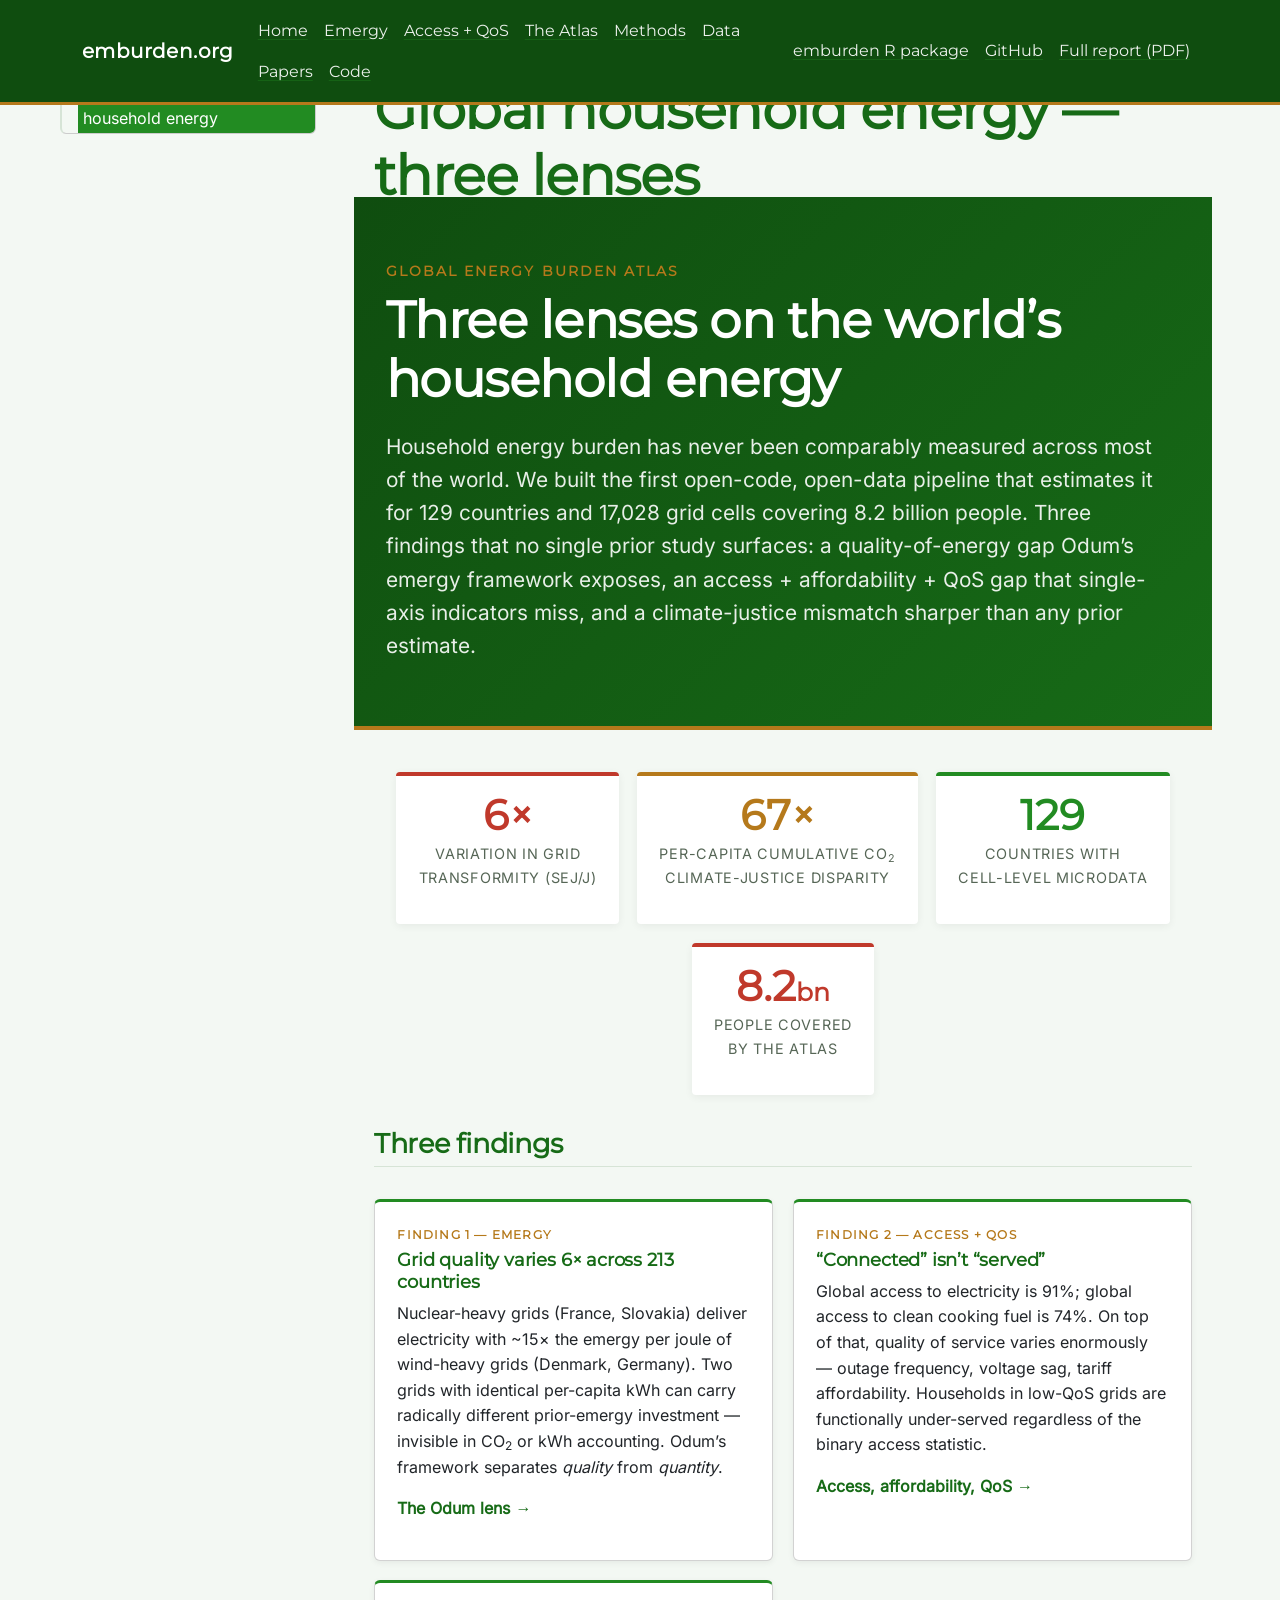
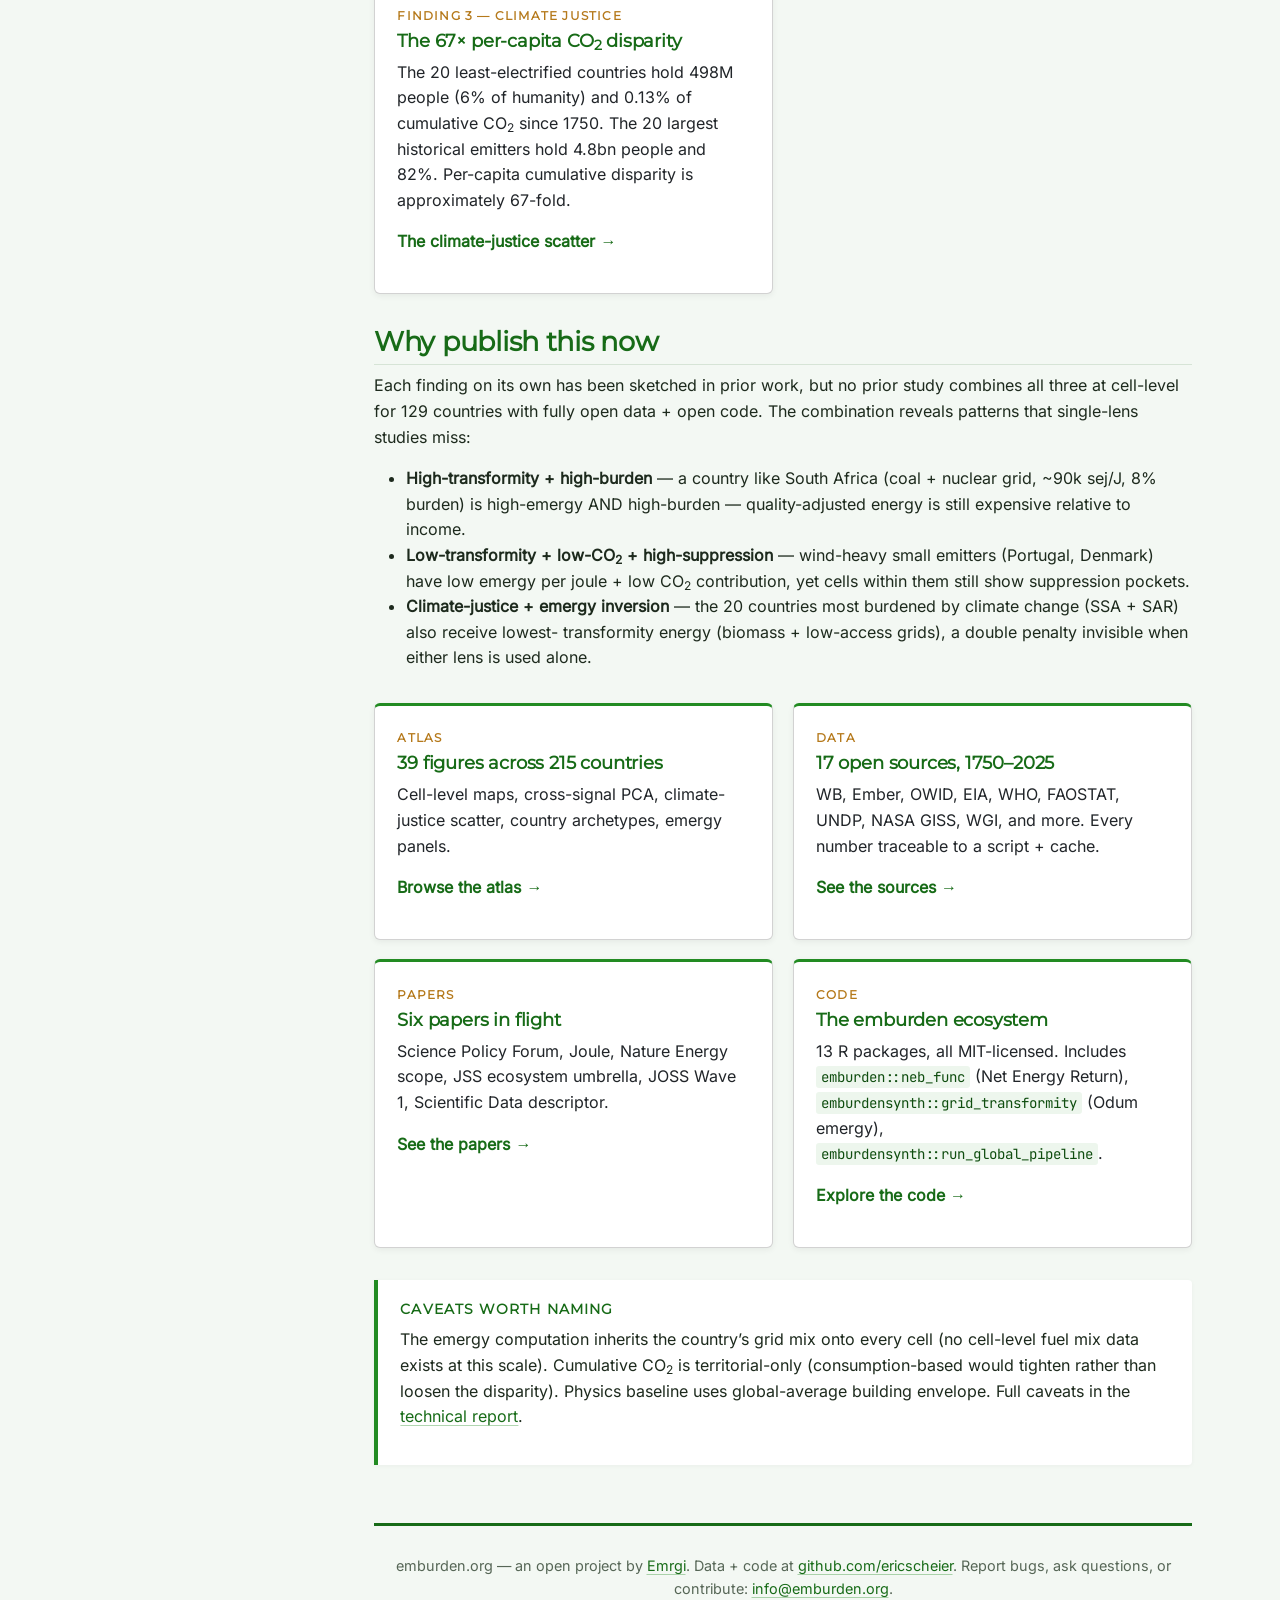
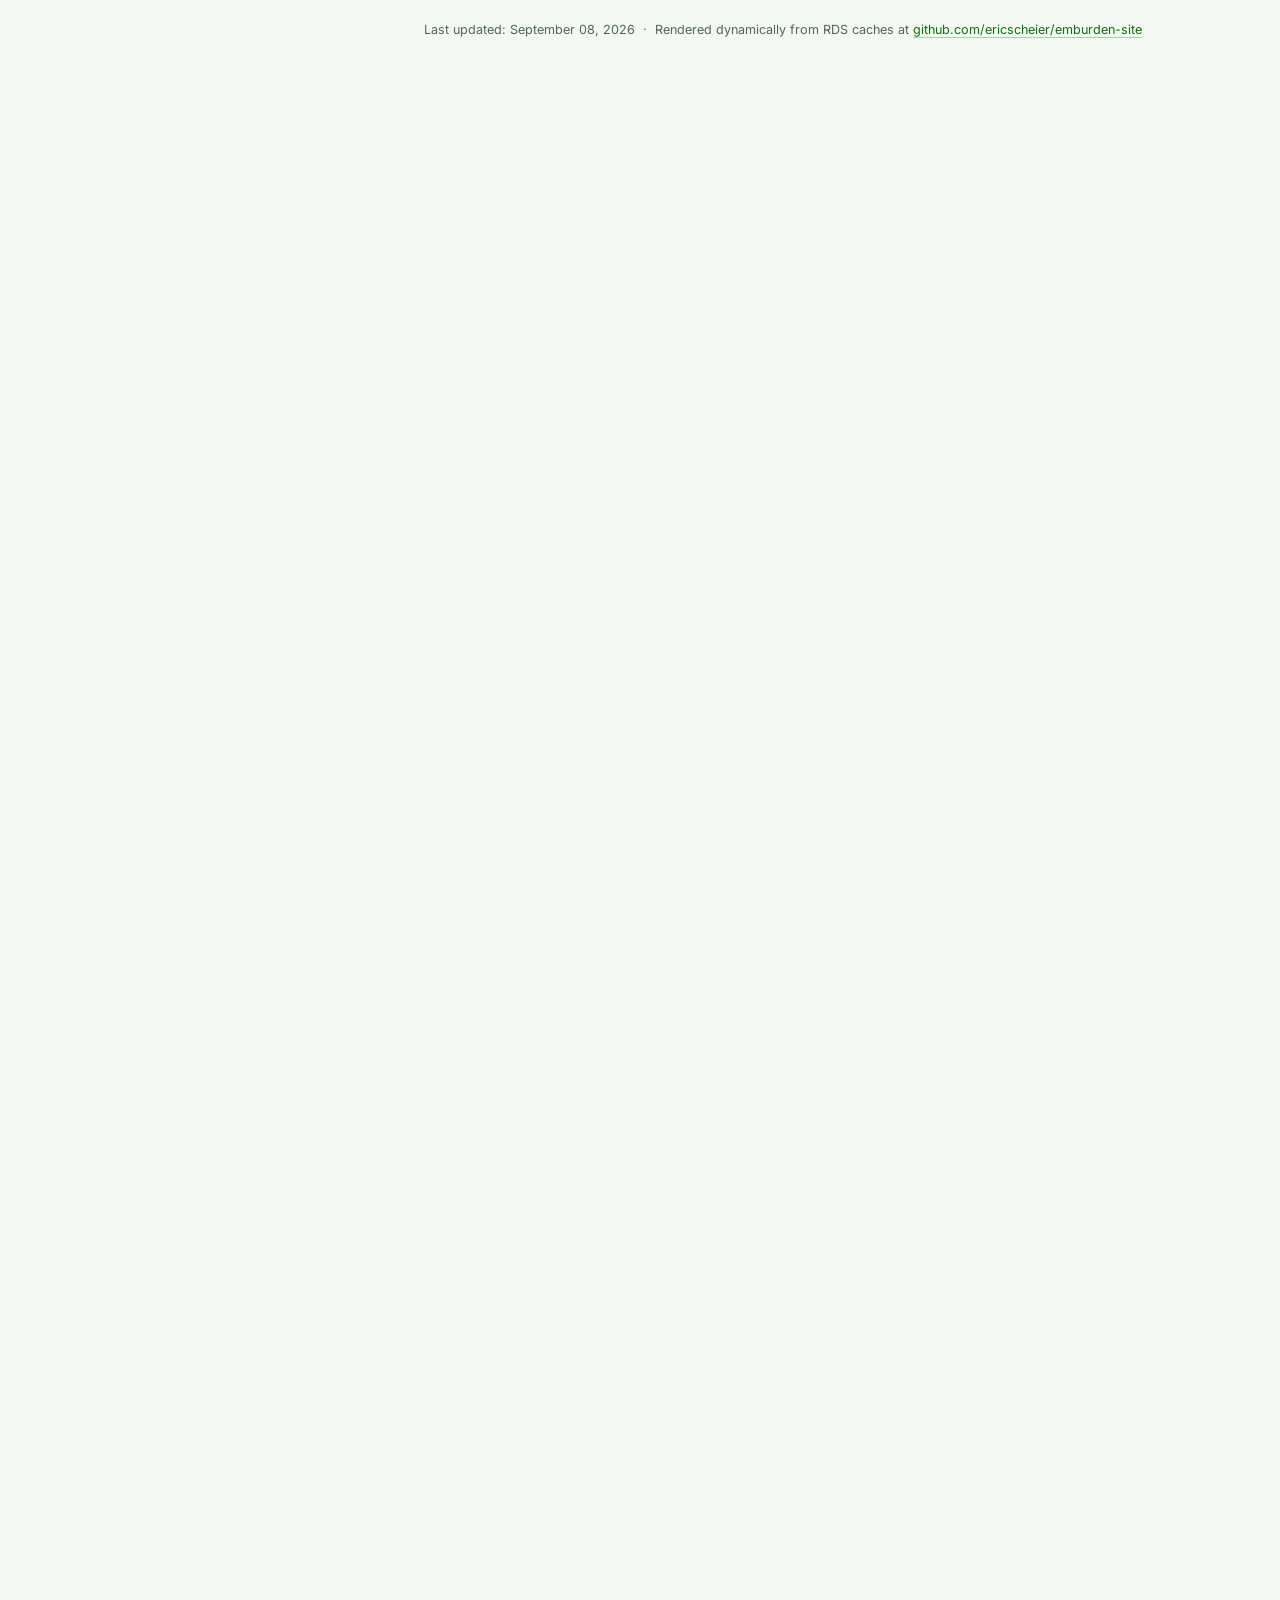
==== commit 2078176f: "Q3.28 — Site lint pass (atlas structural bug + polish across pages) atlas.Rmd: - Fix HTML tag mismat" ====
--- a/_build/index.html
+++ b/_build/index.html
@@ -79,7 +79,7 @@
 src: url([data-uri]) format('woff2');
 unicode-range: U+0000-00FF, U+0131, U+0152-0153, U+02BB-02BC, U+02C6, U+02DA, U+02DC, U+0304, U+0308, U+0329, U+2000-206F, U+20AC, U+2122, U+2191, U+2193, U+2212, U+2215, U+FEFF, U+FFFD;
 }
-:root{--bslib-bootstrap-version: 5;--bslib-preset-name: flatly;--bslib-preset-type: bootswatch}:root,[data-bs-theme="light"]{--bs-blue: #2c3e50;--bs-indigo: #6610f2;--bs-purple: #6f42c1;--bs-pink: #e83e8c;--bs-red: #e74c3c;--bs-orange: #fd7e14;--bs-yellow: #f39c12;--bs-green: #18bc9c;--bs-teal: #20c997;--bs-cyan: #3498db;--bs-black: #000;--bs-white: #fff;--bs-gray: #95a5a6;--bs-gray-dark: #343a40;--bs-gray-100: #f8f9fa;--bs-gray-200: #ecf0f1;--bs-gray-300: #dee2e6;--bs-gray-400: #ced4da;--bs-gray-500: #b4bcc2;--bs-gray-600: #95a5a6;--bs-gray-700: #7b8a8b;--bs-gray-800: #343a40;--bs-gray-900: #212529;--bs-default: #95a5a6;--bs-primary: #228b22;--bs-secondary: #95a5a6;--bs-success: #18bc9c;--bs-info: #3498db;--bs-warning: #f39c12;--bs-danger: #e74c3c;--bs-light: #ecf0f1;--bs-dark: #7b8a8b;--bs-default-rgb: 149,165,166;--bs-primary-rgb: 34,139,34;--bs-secondary-rgb: 149,165,166;--bs-success-rgb: 24,188,156;--bs-info-rgb: 52,152,219;--bs-warning-rgb: 243,156,18;--bs-danger-rgb: 231,76,60;--bs-light-rgb: 236,240,241;--bs-dark-rgb: 123,138,139;--bs-primary-text-emphasis: #0e380e;--bs-secondary-text-emphasis: #3c4242;--bs-success-text-emphasis: #0a4b3e;--bs-info-text-emphasis: #153d58;--bs-warning-text-emphasis: #613e07;--bs-danger-text-emphasis: #5c1e18;--bs-light-text-emphasis: #7b8a8b;--bs-dark-text-emphasis: #7b8a8b;--bs-primary-bg-subtle: #d3e8d3;--bs-secondary-bg-subtle: #eaeded;--bs-success-bg-subtle: #d1f2eb;--bs-info-bg-subtle: #d6eaf8;--bs-warning-bg-subtle: #fdebd0;--bs-danger-bg-subtle: #fadbd8;--bs-light-bg-subtle: #fcfcfd;--bs-dark-bg-subtle: #ced4da;--bs-primary-border-subtle: #a7d1a7;--bs-secondary-border-subtle: #d5dbdb;--bs-success-border-subtle: #a3e4d7;--bs-info-border-subtle: #aed6f1;--bs-warning-border-subtle: #fad7a0;--bs-danger-border-subtle: #f5b7b1;--bs-light-border-subtle: #ecf0f1;--bs-dark-border-subtle: #b4bcc2;--bs-white-rgb: 255,255,255;--bs-black-rgb: 0,0,0;--bs-font-sans-serif: Lato, -apple-system, BlinkMacSystemFont, "Segoe UI", Roboto, "Helvetica Neue", Arial, sans-serif, "Apple Color Emoji", "Segoe UI Emoji", "Segoe UI Symbol";--bs-font-monospace: "JetBrains Mono";--bs-gradient: linear-gradient(180deg, rgba(255,255,255,0.15), rgba(255,255,255,0));--bs-body-font-family: Inter;--bs-body-font-size:1rem;--bs-body-font-weight: 400;--bs-body-line-height: 1.5;--bs-body-color: #212529;--bs-body-color-rgb: 33,37,41;--bs-body-bg: #fff;--bs-body-bg-rgb: 255,255,255;--bs-emphasis-color: #000;--bs-emphasis-color-rgb: 0,0,0;--bs-secondary-color: rgba(33,37,41,0.75);--bs-secondary-color-rgb: 33,37,41;--bs-secondary-bg: #ecf0f1;--bs-secondary-bg-rgb: 236,240,241;--bs-tertiary-color: rgba(33,37,41,0.5);--bs-tertiary-color-rgb: 33,37,41;--bs-tertiary-bg: #f8f9fa;--bs-tertiary-bg-rgb: 248,249,250;--bs-heading-color: inherit;--bs-link-color: #18bc9c;--bs-link-color-rgb: 24,188,156;--bs-link-decoration: underline;--bs-link-hover-color: #13967d;--bs-link-hover-color-rgb: 19,150,125;--bs-code-color: RGB(var(--bs-emphasis-color-rgb, 0, 0, 0));--bs-highlight-bg: #fdebd0;--bs-border-width: 1px;--bs-border-style: solid;--bs-border-color: #dee2e6;--bs-border-color-translucent: rgba(0,0,0,0.175);--bs-border-radius: .375rem;--bs-border-radius-sm: .25rem;--bs-border-radius-lg: .5rem;--bs-border-radius-xl: 1rem;--bs-border-radius-xxl: 2rem;--bs-border-radius-2xl: var(--bs-border-radius-xxl);--bs-border-radius-pill: 50rem;--bs-box-shadow: 0 0.5rem 1rem rgba(0,0,0,0.15);--bs-box-shadow-sm: 0 0.125rem 0.25rem rgba(0,0,0,0.075);--bs-box-shadow-lg: 0 1rem 3rem rgba(0,0,0,0.175);--bs-box-shadow-inset: inset 0 1px 2px rgba(0,0,0,0.075);--bs-focus-ring-width: .25rem;--bs-focus-ring-opacity: .25;--bs-focus-ring-color: rgba(34,139,34,0.25);--bs-form-valid-color: #18bc9c;--bs-form-valid-border-color: #18bc9c;--bs-form-invalid-color: #e74c3c;--bs-form-invalid-border-color: #e74c3c}[data-bs-theme="dark"]{color-scheme:dark;--bs-body-color: #dee2e6;--bs-body-color-rgb: 222,226,230;--bs-body-bg: #212529;--bs-body-bg-rgb: 33,37,41;--bs-emphasis-color: #fff;--bs-emphasis-color-rgb: 255,255,255;--bs-secondary-color: rgba(222,226,230,0.75);--bs-secondary-color-rgb: 222,226,230;--bs-secondary-bg: #343a40;--bs-secondary-bg-rgb: 52,58,64;--bs-tertiary-color: rgba(222,226,230,0.5);--bs-tertiary-color-rgb: 222,226,230;--bs-tertiary-bg: #2b3035;--bs-tertiary-bg-rgb: 43,48,53;--bs-primary-text-emphasis: #7ab97a;--bs-secondary-text-emphasis: #bfc9ca;--bs-success-text-emphasis: #74d7c4;--bs-info-text-emphasis: #85c1e9;--bs-warning-text-emphasis: #f8c471;--bs-danger-text-emphasis: #f1948a;--bs-light-text-emphasis: #f8f9fa;--bs-dark-text-emphasis: #dee2e6;--bs-primary-bg-subtle: #071c07;--bs-secondary-bg-subtle: #1e2121;--bs-success-bg-subtle: #05261f;--bs-info-bg-subtle: #0a1e2c;--bs-warning-bg-subtle: #311f04;--bs-danger-bg-subtle: #2e0f0c;--bs-light-bg-subtle: #343a40;--bs-dark-bg-subtle: #1a1d20;--bs-primary-border-subtle: #145314;--bs-secondary-border-subtle: #596364;--bs-success-border-subtle: #0e715e;--bs-info-border-subtle: #1f5b83;--bs-warning-border-subtle: #925e0b;--bs-danger-border-subtle: #8b2e24;--bs-light-border-subtle: #7b8a8b;--bs-dark-border-subtle: #343a40;--bs-heading-color: inherit;--bs-link-color: #7ab97a;--bs-link-hover-color: #95c795;--bs-link-color-rgb: 122,185,122;--bs-link-hover-color-rgb: 149,199,149;--bs-code-color: RGB(var(--bs-emphasis-color-rgb, 0, 0, 0));--bs-border-color: #7b8a8b;--bs-border-color-translucent: rgba(255,255,255,0.15);--bs-form-valid-color: #74d7c4;--bs-form-valid-border-color: #74d7c4;--bs-form-invalid-color: #f1948a;--bs-form-invalid-border-color: #f1948a}*,*::before,*::after{box-sizing:border-box}@media (prefers-reduced-motion: no-preference){:root{scroll-behavior:smooth}}body{margin:0;font-family:var(--bs-body-font-family);font-size:var(--bs-body-font-size);font-weight:var(--bs-body-font-weight);line-height:var(--bs-body-line-height);color:var(--bs-body-color);text-align:var(--bs-body-text-align);background-color:var(--bs-body-bg);-webkit-text-size-adjust:100%;-webkit-tap-highlight-color:rgba(0,0,0,0)}hr{margin:1rem 0;color:inherit;border:0;border-top:var(--bs-border-width) solid;opacity:.25}h6,.h6,h5,.h5,h4,.h4,h3,.h3,h2,.h2,h1,.h1{margin-top:0;margin-bottom:.5rem;font-family:Montserrat;font-weight:500;line-height:1.2;color:var(--bs-heading-color)}h1,.h1{font-size:calc(1.425rem + 2.1vw)}@media (min-width: 1200px){h1,.h1{font-size:3rem}}h2,.h2{font-size:calc(1.375rem + 1.5vw)}@media (min-width: 1200px){h2,.h2{font-size:2.5rem}}h3,.h3{font-size:calc(1.325rem + .9vw)}@media (min-width: 1200px){h3,.h3{font-size:2rem}}h4,.h4{font-size:calc(1.275rem + .3vw)}@media (min-width: 1200px){h4,.h4{font-size:1.5rem}}h5,.h5{font-size:1.25rem}h6,.h6{font-size:1rem}p{margin-top:0;margin-bottom:1rem}abbr[title]{text-decoration:underline dotted;-webkit-text-decoration:underline dotted;-moz-text-decoration:underline dotted;-ms-text-decoration:underline dotted;-o-text-decoration:underline dotted;cursor:help;text-decoration-skip-ink:none}address{margin-bottom:1rem;font-style:normal;line-height:inherit}ol,ul{padding-left:2rem}ol,ul,dl{margin-top:0;margin-bottom:1rem}ol ol,ul ul,ol ul,ul ol{margin-bottom:0}dt{font-weight:700}dd{margin-bottom:.5rem;margin-left:0}blockquote{margin:0 0 1rem;padding:.625rem 1.25rem;border-left:.25rem solid #ecf0f1}blockquote p:last-child,blockquote ul:last-child,blockquote ol:last-child{margin-bottom:0}b,strong{font-weight:bolder}small,.small{font-size:.875em}mark,.mark{padding:.1875em;background-color:var(--bs-highlight-bg)}sub,sup{position:relative;font-size:.75em;line-height:0;vertical-align:baseline}sub{bottom:-.25em}sup{top:-.5em}a{color:rgba(var(--bs-link-color-rgb), var(--bs-link-opacity, 1));text-decoration:underline;-webkit-text-decoration:underline;-moz-text-decoration:underline;-ms-text-decoration:underline;-o-text-decoration:underline}a:hover{--bs-link-color-rgb: var(--bs-link-hover-color-rgb)}a:not([href]):not([class]),a:not([href]):not([class]):hover{color:inherit;text-decoration:none}pre,code,kbd,samp{font-family:var(--bs-font-monospace);font-size:1em}pre{display:block;margin-top:0;margin-bottom:1rem;overflow:auto;font-size:.875em;color:RGB(var(--bs-emphasis-color-rgb, 0, 0, 0));background-color:RGBA(var(--bs-emphasis-color-rgb, 0, 0, 0), 0.04);padding:.5rem;border:1px solid var(--bs-border-color, #dee2e6);border-radius:.375rem}pre code{background-color:transparent;font-size:inherit;color:inherit;word-break:normal}code{font-size:.875em;color:var(--bs-code-color);background-color:RGBA(var(--bs-emphasis-color-rgb, 0, 0, 0), 0.04);border-radius:.375rem;padding:.125rem .25rem;word-wrap:break-word}a>code{color:inherit}kbd{padding:.1875rem .375rem;font-size:.875em;color:var(--bs-body-bg);background-color:var(--bs-body-color);border-radius:.25rem}kbd kbd{padding:0;font-size:1em}figure{margin:0 0 1rem}img,svg{vertical-align:middle}table{caption-side:bottom;border-collapse:collapse}caption{padding-top:.5rem;padding-bottom:.5rem;color:var(--bs-secondary-color);text-align:left}th{text-align:inherit;text-align:-webkit-match-parent}thead,tbody,tfoot,tr,td,th{border-color:inherit;border-style:solid;border-width:0}label{display:inline-block}button{border-radius:0}button:focus:not(:focus-visible){outline:0}input,button,select,optgroup,textarea{margin:0;font-family:inherit;font-size:inherit;line-height:inherit}button,select{text-transform:none}[role="button"]{cursor:pointer}select{word-wrap:normal}select:disabled{opacity:1}[list]:not([type="date"]):not([type="datetime-local"]):not([type="month"]):not([type="week"]):not([type="time"])::-webkit-calendar-picker-indicator{display:none !important}button,[type="button"],[type="reset"],[type="submit"]{-webkit-appearance:button}button:not(:disabled),[type="button"]:not(:disabled),[type="reset"]:not(:disabled),[type="submit"]:not(:disabled){cursor:pointer}::-moz-focus-inner{padding:0;border-style:none}textarea{resize:vertical}fieldset{min-width:0;padding:0;margin:0;border:0}legend{float:left;width:100%;padding:0;margin-bottom:.5rem;font-size:calc(1.275rem + .3vw);line-height:inherit}@media (min-width: 1200px){legend{font-size:1.5rem}}legend+*{clear:left}::-webkit-datetime-edit-fields-wrapper,::-webkit-datetime-edit-text,::-webkit-datetime-edit-minute,::-webkit-datetime-edit-hour-field,::-webkit-datetime-edit-day-field,::-webkit-datetime-edit-month-field,::-webkit-datetime-edit-year-field{padding:0}::-webkit-inner-spin-button{height:auto}[type="search"]{-webkit-appearance:textfield;outline-offset:-2px}::-webkit-search-decoration{-webkit-appearance:none}::-webkit-color-swatch-wrapper{padding:0}::file-selector-button{font:inherit;-webkit-appearance:button}output{display:inline-block}iframe{border:0}summary{display:list-item;cursor:pointer}progress{vertical-align:baseline}[hidden]{display:none !important}.lead{font-size:1.25rem;font-weight:300}.display-1{font-size:calc(1.625rem + 4.5vw);font-weight:300;line-height:1.2}@media (min-width: 1200px){.display-1{font-size:5rem}}.display-2{font-size:calc(1.575rem + 3.9vw);font-weight:300;line-height:1.2}@media (min-width: 1200px){.display-2{font-size:4.5rem}}.display-3{font-size:calc(1.525rem + 3.3vw);font-weight:300;line-height:1.2}@media (min-width: 1200px){.display-3{font-size:4rem}}.display-4{font-size:calc(1.475rem + 2.7vw);font-weight:300;line-height:1.2}@media (min-width: 1200px){.display-4{font-size:3.5rem}}.display-5{font-size:calc(1.425rem + 2.1vw);font-weight:300;line-height:1.2}@media (min-width: 1200px){.display-5{font-size:3rem}}.display-6{font-size:calc(1.375rem + 1.5vw);font-weight:300;line-height:1.2}@media (min-width: 1200px){.display-6{font-size:2.5rem}}.list-unstyled{padding-left:0;list-style:none}.list-inline{padding-left:0;list-style:none}.list-inline-item{display:inline-block}.list-inline-item:not(:last-child){margin-right:.5rem}.initialism{font-size:.875em;text-transform:uppercase}.blockquote{margin-bottom:1rem;font-size:1.25rem}.blockquote>:last-child{margin-bottom:0}.blockquote-footer{margin-top:-1rem;margin-bottom:1rem;font-size:.875em;color:#95a5a6}.blockquote-footer::before{content:"\2014\00A0"}.img-fluid{max-width:100%;height:auto}.img-thumbnail{padding:.25rem;background-color:var(--bs-body-bg);border:var(--bs-border-width) solid var(--bs-border-color);border-radius:var(--bs-border-radius);max-width:100%;height:auto}.figure{display:inline-block}.figure-img{margin-bottom:.5rem;line-height:1}.figure-caption{font-size:.875em;color:var(--bs-secondary-color)}.container,.container-fluid,.container-xxl,.container-xl,.container-lg,.container-md,.container-sm{--bs-gutter-x: 1.5rem;--bs-gutter-y: 0;width:100%;padding-right:calc(var(--bs-gutter-x) * .5);padding-left:calc(var(--bs-gutter-x) * .5);margin-right:auto;margin-left:auto}@media (min-width: 576px){.container-sm,.container{max-width:540px}}@media (min-width: 768px){.container-md,.container-sm,.container{max-width:720px}}@media (min-width: 992px){.container-lg,.container-md,.container-sm,.container{max-width:960px}}@media (min-width: 1200px){.container-xl,.container-lg,.container-md,.container-sm,.container{max-width:1140px}}@media (min-width: 1400px){.container-xxl,.container-xl,.container-lg,.container-md,.container-sm,.container{max-width:1320px}}:root{--bs-breakpoint-xs: 0;--bs-breakpoint-sm: 576px;--bs-breakpoint-md: 768px;--bs-breakpoint-lg: 992px;--bs-breakpoint-xl: 1200px;--bs-breakpoint-xxl: 1400px}.row{--bs-gutter-x: 1.5rem;--bs-gutter-y: 0;display:flex;display:-webkit-flex;flex-wrap:wrap;-webkit-flex-wrap:wrap;margin-top:calc(-1 * var(--bs-gutter-y));margin-right:calc(-.5 * var(--bs-gutter-x));margin-left:calc(-.5 * var(--bs-gutter-x))}.row>*{flex-shrink:0;-webkit-flex-shrink:0;width:100%;max-width:100%;padding-right:calc(var(--bs-gutter-x) * .5);padding-left:calc(var(--bs-gutter-x) * .5);margin-top:var(--bs-gutter-y)}.grid{display:grid;grid-template-rows:repeat(var(--bs-rows, 1), 1fr);grid-template-columns:repeat(var(--bs-columns, 12), 1fr);gap:var(--bs-gap, 1.5rem)}.grid .g-col-1{grid-column:auto/span 1}.grid .g-col-2{grid-column:auto/span 2}.grid .g-col-3{grid-column:auto/span 3}.grid .g-col-4{grid-column:auto/span 4}.grid .g-col-5{grid-column:auto/span 5}.grid .g-col-6{grid-column:auto/span 6}.grid .g-col-7{grid-column:auto/span 7}.grid .g-col-8{grid-column:auto/span 8}.grid .g-col-9{grid-column:auto/span 9}.grid .g-col-10{grid-column:auto/span 10}.grid .g-col-11{grid-column:auto/span 11}.grid .g-col-12{grid-column:auto/span 12}.grid .g-start-1{grid-column-start:1}.grid .g-start-2{grid-column-start:2}.grid .g-start-3{grid-column-start:3}.grid .g-start-4{grid-column-start:4}.grid .g-start-5{grid-column-start:5}.grid .g-start-6{grid-column-start:6}.grid .g-start-7{grid-column-start:7}.grid .g-start-8{grid-column-start:8}.grid .g-start-9{grid-column-start:9}.grid .g-start-10{grid-column-start:10}.grid .g-start-11{grid-column-start:11}@media (min-width: 576px){.grid .g-col-sm-1{grid-column:auto/span 1}.grid .g-col-sm-2{grid-column:auto/span 2}.grid .g-col-sm-3{grid-column:auto/span 3}.grid .g-col-sm-4{grid-column:auto/span 4}.grid .g-col-sm-5{grid-column:auto/span 5}.grid .g-col-sm-6{grid-column:auto/span 6}.grid .g-col-sm-7{grid-column:auto/span 7}.grid .g-col-sm-8{grid-column:auto/span 8}.grid .g-col-sm-9{grid-column:auto/span 9}.grid .g-col-sm-10{grid-column:auto/span 10}.grid .g-col-sm-11{grid-column:auto/span 11}.grid .g-col-sm-12{grid-column:auto/span 12}.grid .g-start-sm-1{grid-column-start:1}.grid .g-start-sm-2{grid-column-start:2}.grid .g-start-sm-3{grid-column-start:3}.grid .g-start-sm-4{grid-column-start:4}.grid .g-start-sm-5{grid-column-start:5}.grid .g-start-sm-6{grid-column-start:6}.grid .g-start-sm-7{grid-column-start:7}.grid .g-start-sm-8{grid-column-start:8}.grid .g-start-sm-9{grid-column-start:9}.grid .g-start-sm-10{grid-column-start:10}.grid .g-start-sm-11{grid-column-start:11}}@media (min-width: 768px){.grid .g-col-md-1{grid-column:auto/span 1}.grid .g-col-md-2{grid-column:auto/span 2}.grid .g-col-md-3{grid-column:auto/span 3}.grid .g-col-md-4{grid-column:auto/span 4}.grid .g-col-md-5{grid-column:auto/span 5}.grid .g-col-md-6{grid-column:auto/span 6}.grid .g-col-md-7{grid-column:auto/span 7}.grid .g-col-md-8{grid-column:auto/span 8}.grid .g-col-md-9{grid-column:auto/span 9}.grid .g-col-md-10{grid-column:auto/span 10}.grid .g-col-md-11{grid-column:auto/span 11}.grid .g-col-md-12{grid-column:auto/span 12}.grid .g-start-md-1{grid-column-start:1}.grid .g-start-md-2{grid-column-start:2}.grid .g-start-md-3{grid-column-start:3}.grid .g-start-md-4{grid-column-start:4}.grid .g-start-md-5{grid-column-start:5}.grid .g-start-md-6{grid-column-start:6}.grid .g-start-md-7{grid-column-start:7}.grid .g-start-md-8{grid-column-start:8}.grid .g-start-md-9{grid-column-start:9}.grid .g-start-md-10{grid-column-start:10}.grid .g-start-md-11{grid-column-start:11}}@media (min-width: 992px){.grid .g-col-lg-1{grid-column:auto/span 1}.grid .g-col-lg-2{grid-column:auto/span 2}.grid .g-col-lg-3{grid-column:auto/span 3}.grid .g-col-lg-4{grid-column:auto/span 4}.grid .g-col-lg-5{grid-column:auto/span 5}.grid .g-col-lg-6{grid-column:auto/span 6}.grid .g-col-lg-7{grid-column:auto/span 7}.grid .g-col-lg-8{grid-column:auto/span 8}.grid .g-col-lg-9{grid-column:auto/span 9}.grid .g-col-lg-10{grid-column:auto/span 10}.grid .g-col-lg-11{grid-column:auto/span 11}.grid .g-col-lg-12{grid-column:auto/span 12}.grid .g-start-lg-1{grid-column-start:1}.grid .g-start-lg-2{grid-column-start:2}.grid .g-start-lg-3{grid-column-start:3}.grid .g-start-lg-4{grid-column-start:4}.grid .g-start-lg-5{grid-column-start:5}.grid .g-start-lg-6{grid-column-start:6}.grid .g-start-lg-7{grid-column-start:7}.grid .g-start-lg-8{grid-column-start:8}.grid .g-start-lg-9{grid-column-start:9}.grid .g-start-lg-10{grid-column-start:10}.grid .g-start-lg-11{grid-column-start:11}}@media (min-width: 1200px){.grid .g-col-xl-1{grid-column:auto/span 1}.grid .g-col-xl-2{grid-column:auto/span 2}.grid .g-col-xl-3{grid-column:auto/span 3}.grid .g-col-xl-4{grid-column:auto/span 4}.grid .g-col-xl-5{grid-column:auto/span 5}.grid .g-col-xl-6{grid-column:auto/span 6}.grid .g-col-xl-7{grid-column:auto/span 7}.grid .g-col-xl-8{grid-column:auto/span 8}.grid .g-col-xl-9{grid-column:auto/span 9}.grid .g-col-xl-10{grid-column:auto/span 10}.grid .g-col-xl-11{grid-column:auto/span 11}.grid .g-col-xl-12{grid-column:auto/span 12}.grid .g-start-xl-1{grid-column-start:1}.grid .g-start-xl-2{grid-column-start:2}.grid .g-start-xl-3{grid-column-start:3}.grid .g-start-xl-4{grid-column-start:4}.grid .g-start-xl-5{grid-column-start:5}.grid .g-start-xl-6{grid-column-start:6}.grid .g-start-xl-7{grid-column-start:7}.grid .g-start-xl-8{grid-column-start:8}.grid .g-start-xl-9{grid-column-start:9}.grid .g-start-xl-10{grid-column-start:10}.grid .g-start-xl-11{grid-column-start:11}}@media (min-width: 1400px){.grid .g-col-xxl-1{grid-column:auto/span 1}.grid .g-col-xxl-2{grid-column:auto/span 2}.grid .g-col-xxl-3{grid-column:auto/span 3}.grid .g-col-xxl-4{grid-column:auto/span 4}.grid .g-col-xxl-5{grid-column:auto/span 5}.grid .g-col-xxl-6{grid-column:auto/span 6}.grid .g-col-xxl-7{grid-column:auto/span 7}.grid .g-col-xxl-8{grid-column:auto/span 8}.grid .g-col-xxl-9{grid-column:auto/span 9}.grid .g-col-xxl-10{grid-column:auto/span 10}.grid .g-col-xxl-11{grid-column:auto/span 11}.grid .g-col-xxl-12{grid-column:auto/span 12}.grid .g-start-xxl-1{grid-column-start:1}.grid .g-start-xxl-2{grid-column-start:2}.grid .g-start-xxl-3{grid-column-start:3}.grid .g-start-xxl-4{grid-column-start:4}.grid .g-start-xxl-5{grid-column-start:5}.grid .g-start-xxl-6{grid-column-start:6}.grid .g-start-xxl-7{grid-column-start:7}.grid .g-start-xxl-8{grid-column-start:8}.grid .g-start-xxl-9{grid-column-start:9}.grid .g-start-xxl-10{grid-column-start:10}.grid .g-start-xxl-11{grid-column-start:11}}.col{flex:1 0 0%;-webkit-flex:1 0 0%}.row-cols-auto>*{flex:0 0 auto;-webkit-flex:0 0 auto;width:auto}.row-cols-1>*{flex:0 0 auto;-webkit-flex:0 0 auto;width:100%}.row-cols-2>*{flex:0 0 auto;-webkit-flex:0 0 auto;width:50%}.row-cols-3>*{flex:0 0 auto;-webkit-flex:0 0 auto;width:33.33333%}.row-cols-4>*{flex:0 0 auto;-webkit-flex:0 0 auto;width:25%}.row-cols-5>*{flex:0 0 auto;-webkit-flex:0 0 auto;width:20%}.row-cols-6>*{flex:0 0 auto;-webkit-flex:0 0 auto;width:16.66667%}.col-auto{flex:0 0 auto;-webkit-flex:0 0 auto;width:auto}.col-1{flex:0 0 auto;-webkit-flex:0 0 auto;width:8.33333%}.col-2{flex:0 0 auto;-webkit-flex:0 0 auto;width:16.66667%}.col-3{flex:0 0 auto;-webkit-flex:0 0 auto;width:25%}.col-4{flex:0 0 auto;-webkit-flex:0 0 auto;width:33.33333%}.col-5{flex:0 0 auto;-webkit-flex:0 0 auto;width:41.66667%}.col-6{flex:0 0 auto;-webkit-flex:0 0 auto;width:50%}.col-7{flex:0 0 auto;-webkit-flex:0 0 auto;width:58.33333%}.col-8{flex:0 0 auto;-webkit-flex:0 0 auto;width:66.66667%}.col-9{flex:0 0 auto;-webkit-flex:0 0 auto;width:75%}.col-10{flex:0 0 auto;-webkit-flex:0 0 auto;width:83.33333%}.col-11{flex:0 0 auto;-webkit-flex:0 0 auto;width:91.66667%}.col-12{flex:0 0 auto;-webkit-flex:0 0 auto;width:100%}.offset-1{margin-left:8.33333%}.offset-2{margin-left:16.66667%}.offset-3{margin-left:25%}.offset-4{margin-left:33.33333%}.offset-5{margin-left:41.66667%}.offset-6{margin-left:50%}.offset-7{margin-left:58.33333%}.offset-8{margin-left:66.66667%}.offset-9{margin-left:75%}.offset-10{margin-left:83.33333%}.offset-11{margin-left:91.66667%}.g-0,.gx-0{--bs-gutter-x: 0}.g-0,.gy-0{--bs-gutter-y: 0}.g-1,.gx-1{--bs-gutter-x: .25rem}.g-1,.gy-1{--bs-gutter-y: .25rem}.g-2,.gx-2{--bs-gutter-x: .5rem}.g-2,.gy-2{--bs-gutter-y: .5rem}.g-3,.gx-3{--bs-gutter-x: 1rem}.g-3,.gy-3{--bs-gutter-y: 1rem}.g-4,.gx-4{--bs-gutter-x: 1.5rem}.g-4,.gy-4{--bs-gutter-y: 1.5rem}.g-5,.gx-5{--bs-gutter-x: 3rem}.g-5,.gy-5{--bs-gutter-y: 3rem}@media (min-width: 576px){.col-sm{flex:1 0 0%;-webkit-flex:1 0 0%}.row-cols-sm-auto>*{flex:0 0 auto;-webkit-flex:0 0 auto;width:auto}.row-cols-sm-1>*{flex:0 0 auto;-webkit-flex:0 0 auto;width:100%}.row-cols-sm-2>*{flex:0 0 auto;-webkit-flex:0 0 auto;width:50%}.row-cols-sm-3>*{flex:0 0 auto;-webkit-flex:0 0 auto;width:33.33333%}.row-cols-sm-4>*{flex:0 0 auto;-webkit-flex:0 0 auto;width:25%}.row-cols-sm-5>*{flex:0 0 auto;-webkit-flex:0 0 auto;width:20%}.row-cols-sm-6>*{flex:0 0 auto;-webkit-flex:0 0 auto;width:16.66667%}.col-sm-auto{flex:0 0 auto;-webkit-flex:0 0 auto;width:auto}.col-sm-1{flex:0 0 auto;-webkit-flex:0 0 auto;width:8.33333%}.col-sm-2{flex:0 0 auto;-webkit-flex:0 0 auto;width:16.66667%}.col-sm-3{flex:0 0 auto;-webkit-flex:0 0 auto;width:25%}.col-sm-4{flex:0 0 auto;-webkit-flex:0 0 auto;width:33.33333%}.col-sm-5{flex:0 0 auto;-webkit-flex:0 0 auto;width:41.66667%}.col-sm-6{flex:0 0 auto;-webkit-flex:0 0 auto;width:50%}.col-sm-7{flex:0 0 auto;-webkit-flex:0 0 auto;width:58.33333%}.col-sm-8{flex:0 0 auto;-webkit-flex:0 0 auto;width:66.66667%}.col-sm-9{flex:0 0 auto;-webkit-flex:0 0 auto;width:75%}.col-sm-10{flex:0 0 auto;-webkit-flex:0 0 auto;width:83.33333%}.col-sm-11{flex:0 0 auto;-webkit-flex:0 0 auto;width:91.66667%}.col-sm-12{flex:0 0 auto;-webkit-flex:0 0 auto;width:100%}.offset-sm-0{margin-left:0}.offset-sm-1{margin-left:8.33333%}.offset-sm-2{margin-left:16.66667%}.offset-sm-3{margin-left:25%}.offset-sm-4{margin-left:33.33333%}.offset-sm-5{margin-left:41.66667%}.offset-sm-6{margin-left:50%}.offset-sm-7{margin-left:58.33333%}.offset-sm-8{margin-left:66.66667%}.offset-sm-9{margin-left:75%}.offset-sm-10{margin-left:83.33333%}.offset-sm-11{margin-left:91.66667%}.g-sm-0,.gx-sm-0{--bs-gutter-x: 0}.g-sm-0,.gy-sm-0{--bs-gutter-y: 0}.g-sm-1,.gx-sm-1{--bs-gutter-x: .25rem}.g-sm-1,.gy-sm-1{--bs-gutter-y: .25rem}.g-sm-2,.gx-sm-2{--bs-gutter-x: .5rem}.g-sm-2,.gy-sm-2{--bs-gutter-y: .5rem}.g-sm-3,.gx-sm-3{--bs-gutter-x: 1rem}.g-sm-3,.gy-sm-3{--bs-gutter-y: 1rem}.g-sm-4,.gx-sm-4{--bs-gutter-x: 1.5rem}.g-sm-4,.gy-sm-4{--bs-gutter-y: 1.5rem}.g-sm-5,.gx-sm-5{--bs-gutter-x: 3rem}.g-sm-5,.gy-sm-5{--bs-gutter-y: 3rem}}@media (min-width: 768px){.col-md{flex:1 0 0%;-webkit-flex:1 0 0%}.row-cols-md-auto>*{flex:0 0 auto;-webkit-flex:0 0 auto;width:auto}.row-cols-md-1>*{flex:0 0 auto;-webkit-flex:0 0 auto;width:100%}.row-cols-md-2>*{flex:0 0 auto;-webkit-flex:0 0 auto;width:50%}.row-cols-md-3>*{flex:0 0 auto;-webkit-flex:0 0 auto;width:33.33333%}.row-cols-md-4>*{flex:0 0 auto;-webkit-flex:0 0 auto;width:25%}.row-cols-md-5>*{flex:0 0 auto;-webkit-flex:0 0 auto;width:20%}.row-cols-md-6>*{flex:0 0 auto;-webkit-flex:0 0 auto;width:16.66667%}.col-md-auto{flex:0 0 auto;-webkit-flex:0 0 auto;width:auto}.col-md-1{flex:0 0 auto;-webkit-flex:0 0 auto;width:8.33333%}.col-md-2{flex:0 0 auto;-webkit-flex:0 0 auto;width:16.66667%}.col-md-3{flex:0 0 auto;-webkit-flex:0 0 auto;width:25%}.col-md-4{flex:0 0 auto;-webkit-flex:0 0 auto;width:33.33333%}.col-md-5{flex:0 0 auto;-webkit-flex:0 0 auto;width:41.66667%}.col-md-6{flex:0 0 auto;-webkit-flex:0 0 auto;width:50%}.col-md-7{flex:0 0 auto;-webkit-flex:0 0 auto;width:58.33333%}.col-md-8{flex:0 0 auto;-webkit-flex:0 0 auto;width:66.66667%}.col-md-9{flex:0 0 auto;-webkit-flex:0 0 auto;width:75%}.col-md-10{flex:0 0 auto;-webkit-flex:0 0 auto;width:83.33333%}.col-md-11{flex:0 0 auto;-webkit-flex:0 0 auto;width:91.66667%}.col-md-12{flex:0 0 auto;-webkit-flex:0 0 auto;width:100%}.offset-md-0{margin-left:0}.offset-md-1{margin-left:8.33333%}.offset-md-2{margin-left:16.66667%}.offset-md-3{margin-left:25%}.offset-md-4{margin-left:33.33333%}.offset-md-5{margin-left:41.66667%}.offset-md-6{margin-left:50%}.offset-md-7{margin-left:58.33333%}.offset-md-8{margin-left:66.66667%}.offset-md-9{margin-left:75%}.offset-md-10{margin-left:83.33333%}.offset-md-11{margin-left:91.66667%}.g-md-0,.gx-md-0{--bs-gutter-x: 0}.g-md-0,.gy-md-0{--bs-gutter-y: 0}.g-md-1,.gx-md-1{--bs-gutter-x: .25rem}.g-md-1,.gy-md-1{--bs-gutter-y: .25rem}.g-md-2,.gx-md-2{--bs-gutter-x: .5rem}.g-md-2,.gy-md-2{--bs-gutter-y: .5rem}.g-md-3,.gx-md-3{--bs-gutter-x: 1rem}.g-md-3,.gy-md-3{--bs-gutter-y: 1rem}.g-md-4,.gx-md-4{--bs-gutter-x: 1.5rem}.g-md-4,.gy-md-4{--bs-gutter-y: 1.5rem}.g-md-5,.gx-md-5{--bs-gutter-x: 3rem}.g-md-5,.gy-md-5{--bs-gutter-y: 3rem}}@media (min-width: 992px){.col-lg{flex:1 0 0%;-webkit-flex:1 0 0%}.row-cols-lg-auto>*{flex:0 0 auto;-webkit-flex:0 0 auto;width:auto}.row-cols-lg-1>*{flex:0 0 auto;-webkit-flex:0 0 auto;width:100%}.row-cols-lg-2>*{flex:0 0 auto;-webkit-flex:0 0 auto;width:50%}.row-cols-lg-3>*{flex:0 0 auto;-webkit-flex:0 0 auto;width:33.33333%}.row-cols-lg-4>*{flex:0 0 auto;-webkit-flex:0 0 auto;width:25%}.row-cols-lg-5>*{flex:0 0 auto;-webkit-flex:0 0 auto;width:20%}.row-cols-lg-6>*{flex:0 0 auto;-webkit-flex:0 0 auto;width:16.66667%}.col-lg-auto{flex:0 0 auto;-webkit-flex:0 0 auto;width:auto}.col-lg-1{flex:0 0 auto;-webkit-flex:0 0 auto;width:8.33333%}.col-lg-2{flex:0 0 auto;-webkit-flex:0 0 auto;width:16.66667%}.col-lg-3{flex:0 0 auto;-webkit-flex:0 0 auto;width:25%}.col-lg-4{flex:0 0 auto;-webkit-flex:0 0 auto;width:33.33333%}.col-lg-5{flex:0 0 auto;-webkit-flex:0 0 auto;width:41.66667%}.col-lg-6{flex:0 0 auto;-webkit-flex:0 0 auto;width:50%}.col-lg-7{flex:0 0 auto;-webkit-flex:0 0 auto;width:58.33333%}.col-lg-8{flex:0 0 auto;-webkit-flex:0 0 auto;width:66.66667%}.col-lg-9{flex:0 0 auto;-webkit-flex:0 0 auto;width:75%}.col-lg-10{flex:0 0 auto;-webkit-flex:0 0 auto;width:83.33333%}.col-lg-11{flex:0 0 auto;-webkit-flex:0 0 auto;width:91.66667%}.col-lg-12{flex:0 0 auto;-webkit-flex:0 0 auto;width:100%}.offset-lg-0{margin-left:0}.offset-lg-1{margin-left:8.33333%}.offset-lg-2{margin-left:16.66667%}.offset-lg-3{margin-left:25%}.offset-lg-4{margin-left:33.33333%}.offset-lg-5{margin-left:41.66667%}.offset-lg-6{margin-left:50%}.offset-lg-7{margin-left:58.33333%}.offset-lg-8{margin-left:66.66667%}.offset-lg-9{margin-left:75%}.offset-lg-10{margin-left:83.33333%}.offset-lg-11{margin-left:91.66667%}.g-lg-0,.gx-lg-0{--bs-gutter-x: 0}.g-lg-0,.gy-lg-0{--bs-gutter-y: 0}.g-lg-1,.gx-lg-1{--bs-gutter-x: .25rem}.g-lg-1,.gy-lg-1{--bs-gutter-y: .25rem}.g-lg-2,.gx-lg-2{--bs-gutter-x: .5rem}.g-lg-2,.gy-lg-2{--bs-gutter-y: .5rem}.g-lg-3,.gx-lg-3{--bs-gutter-x: 1rem}.g-lg-3,.gy-lg-3{--bs-gutter-y: 1rem}.g-lg-4,.gx-lg-4{--bs-gutter-x: 1.5rem}.g-lg-4,.gy-lg-4{--bs-gutter-y: 1.5rem}.g-lg-5,.gx-lg-5{--bs-gutter-x: 3rem}.g-lg-5,.gy-lg-5{--bs-gutter-y: 3rem}}@media (min-width: 1200px){.col-xl{flex:1 0 0%;-webkit-flex:1 0 0%}.row-cols-xl-auto>*{flex:0 0 auto;-webkit-flex:0 0 auto;width:auto}.row-cols-xl-1>*{flex:0 0 auto;-webkit-flex:0 0 auto;width:100%}.row-cols-xl-2>*{flex:0 0 auto;-webkit-flex:0 0 auto;width:50%}.row-cols-xl-3>*{flex:0 0 auto;-webkit-flex:0 0 auto;width:33.33333%}.row-cols-xl-4>*{flex:0 0 auto;-webkit-flex:0 0 auto;width:25%}.row-cols-xl-5>*{flex:0 0 auto;-webkit-flex:0 0 auto;width:20%}.row-cols-xl-6>*{flex:0 0 auto;-webkit-flex:0 0 auto;width:16.66667%}.col-xl-auto{flex:0 0 auto;-webkit-flex:0 0 auto;width:auto}.col-xl-1{flex:0 0 auto;-webkit-flex:0 0 auto;width:8.33333%}.col-xl-2{flex:0 0 auto;-webkit-flex:0 0 auto;width:16.66667%}.col-xl-3{flex:0 0 auto;-webkit-flex:0 0 auto;width:25%}.col-xl-4{flex:0 0 auto;-webkit-flex:0 0 auto;width:33.33333%}.col-xl-5{flex:0 0 auto;-webkit-flex:0 0 auto;width:41.66667%}.col-xl-6{flex:0 0 auto;-webkit-flex:0 0 auto;width:50%}.col-xl-7{flex:0 0 auto;-webkit-flex:0 0 auto;width:58.33333%}.col-xl-8{flex:0 0 auto;-webkit-flex:0 0 auto;width:66.66667%}.col-xl-9{flex:0 0 auto;-webkit-flex:0 0 auto;width:75%}.col-xl-10{flex:0 0 auto;-webkit-flex:0 0 auto;width:83.33333%}.col-xl-11{flex:0 0 auto;-webkit-flex:0 0 auto;width:91.66667%}.col-xl-12{flex:0 0 auto;-webkit-flex:0 0 auto;width:100%}.offset-xl-0{margin-left:0}.offset-xl-1{margin-left:8.33333%}.offset-xl-2{margin-left:16.66667%}.offset-xl-3{margin-left:25%}.offset-xl-4{margin-left:33.33333%}.offset-xl-5{margin-left:41.66667%}.offset-xl-6{margin-left:50%}.offset-xl-7{margin-left:58.33333%}.offset-xl-8{margin-left:66.66667%}.offset-xl-9{margin-left:75%}.offset-xl-10{margin-left:83.33333%}.offset-xl-11{margin-left:91.66667%}.g-xl-0,.gx-xl-0{--bs-gutter-x: 0}.g-xl-0,.gy-xl-0{--bs-gutter-y: 0}.g-xl-1,.gx-xl-1{--bs-gutter-x: .25rem}.g-xl-1,.gy-xl-1{--bs-gutter-y: .25rem}.g-xl-2,.gx-xl-2{--bs-gutter-x: .5rem}.g-xl-2,.gy-xl-2{--bs-gutter-y: .5rem}.g-xl-3,.gx-xl-3{--bs-gutter-x: 1rem}.g-xl-3,.gy-xl-3{--bs-gutter-y: 1rem}.g-xl-4,.gx-xl-4{--bs-gutter-x: 1.5rem}.g-xl-4,.gy-xl-4{--bs-gutter-y: 1.5rem}.g-xl-5,.gx-xl-5{--bs-gutter-x: 3rem}.g-xl-5,.gy-xl-5{--bs-gutter-y: 3rem}}@media (min-width: 1400px){.col-xxl{flex:1 0 0%;-webkit-flex:1 0 0%}.row-cols-xxl-auto>*{flex:0 0 auto;-webkit-flex:0 0 auto;width:auto}.row-cols-xxl-1>*{flex:0 0 auto;-webkit-flex:0 0 auto;width:100%}.row-cols-xxl-2>*{flex:0 0 auto;-webkit-flex:0 0 auto;width:50%}.row-cols-xxl-3>*{flex:0 0 auto;-webkit-flex:0 0 auto;width:33.33333%}.row-cols-xxl-4>*{flex:0 0 auto;-webkit-flex:0 0 auto;width:25%}.row-cols-xxl-5>*{flex:0 0 auto;-webkit-flex:0 0 auto;width:20%}.row-cols-xxl-6>*{flex:0 0 auto;-webkit-flex:0 0 auto;width:16.66667%}.col-xxl-auto{flex:0 0 auto;-webkit-flex:0 0 auto;width:auto}.col-xxl-1{flex:0 0 auto;-webkit-flex:0 0 auto;width:8.33333%}.col-xxl-2{flex:0 0 auto;-webkit-flex:0 0 auto;width:16.66667%}.col-xxl-3{flex:0 0 auto;-webkit-flex:0 0 auto;width:25%}.col-xxl-4{flex:0 0 auto;-webkit-flex:0 0 auto;width:33.33333%}.col-xxl-5{flex:0 0 auto;-webkit-flex:0 0 auto;width:41.66667%}.col-xxl-6{flex:0 0 auto;-webkit-flex:0 0 auto;width:50%}.col-xxl-7{flex:0 0 auto;-webkit-flex:0 0 auto;width:58.33333%}.col-xxl-8{flex:0 0 auto;-webkit-flex:0 0 auto;width:66.66667%}.col-xxl-9{flex:0 0 auto;-webkit-flex:0 0 auto;width:75%}.col-xxl-10{flex:0 0 auto;-webkit-flex:0 0 auto;width:83.33333%}.col-xxl-11{flex:0 0 auto;-webkit-flex:0 0 auto;width:91.66667%}.col-xxl-12{flex:0 0 auto;-webkit-flex:0 0 auto;width:100%}.offset-xxl-0{margin-left:0}.offset-xxl-1{margin-left:8.33333%}.offset-xxl-2{margin-left:16.66667%}.offset-xxl-3{margin-left:25%}.offset-xxl-4{margin-left:33.33333%}.offset-xxl-5{margin-left:41.66667%}.offset-xxl-6{margin-left:50%}.offset-xxl-7{margin-left:58.33333%}.offset-xxl-8{margin-left:66.66667%}.offset-xxl-9{margin-left:75%}.offset-xxl-10{margin-left:83.33333%}.offset-xxl-11{margin-left:91.66667%}.g-xxl-0,.gx-xxl-0{--bs-gutter-x: 0}.g-xxl-0,.gy-xxl-0{--bs-gutter-y: 0}.g-xxl-1,.gx-xxl-1{--bs-gutter-x: .25rem}.g-xxl-1,.gy-xxl-1{--bs-gutter-y: .25rem}.g-xxl-2,.gx-xxl-2{--bs-gutter-x: .5rem}.g-xxl-2,.gy-xxl-2{--bs-gutter-y: .5rem}.g-xxl-3,.gx-xxl-3{--bs-gutter-x: 1rem}.g-xxl-3,.gy-xxl-3{--bs-gutter-y: 1rem}.g-xxl-4,.gx-xxl-4{--bs-gutter-x: 1.5rem}.g-xxl-4,.gy-xxl-4{--bs-gutter-y: 1.5rem}.g-xxl-5,.gx-xxl-5{--bs-gutter-x: 3rem}.g-xxl-5,.gy-xxl-5{--bs-gutter-y: 3rem}}.table{--bs-table-color-type: initial;--bs-table-bg-type: initial;--bs-table-color-state: initial;--bs-table-bg-state: initial;--bs-table-color: var(--bs-body-color);--bs-table-bg: var(--bs-body-bg);--bs-table-border-color: var(--bs-border-color);--bs-table-accent-bg: rgba(0,0,0,0);--bs-table-striped-color: var(--bs-body-color);--bs-table-striped-bg: rgba(0,0,0,0.05);--bs-table-active-color: var(--bs-body-color);--bs-table-active-bg: rgba(0,0,0,0.1);--bs-table-hover-color: var(--bs-body-color);--bs-table-hover-bg: rgba(0,0,0,0.075);width:100%;margin-bottom:1rem;vertical-align:top;border-color:var(--bs-table-border-color)}.table>:not(caption)>*>*{padding:.5rem .5rem;color:var(--bs-table-color-state, var(--bs-table-color-type, var(--bs-table-color)));background-color:var(--bs-table-bg);border-bottom-width:var(--bs-border-width);box-shadow:inset 0 0 0 9999px var(--bs-table-bg-state, var(--bs-table-bg-type, var(--bs-table-accent-bg)))}.table>tbody{vertical-align:inherit}.table>thead{vertical-align:bottom}.table-group-divider{border-top:calc(var(--bs-border-width) * 2) solid currentcolor}.caption-top{caption-side:top}.table-sm>:not(caption)>*>*{padding:.25rem .25rem}.table-bordered>:not(caption)>*{border-width:var(--bs-border-width) 0}.table-bordered>:not(caption)>*>*{border-width:0 var(--bs-border-width)}.table-borderless>:not(caption)>*>*{border-bottom-width:0}.table-borderless>:not(:first-child){border-top-width:0}.table-striped>tbody>tr:nth-of-type(odd)>*{--bs-table-color-type: var(--bs-table-striped-color);--bs-table-bg-type: var(--bs-table-striped-bg)}.table-striped-columns>:not(caption)>tr>:nth-child(even){--bs-table-color-type: var(--bs-table-striped-color);--bs-table-bg-type: var(--bs-table-striped-bg)}.table-active{--bs-table-color-state: var(--bs-table-active-color);--bs-table-bg-state: var(--bs-table-active-bg)}.table-hover>tbody>tr:hover>*{--bs-table-color-state: var(--bs-table-hover-color);--bs-table-bg-state: var(--bs-table-hover-bg)}.table-primary{--bs-table-color: #fff;--bs-table-bg: #228b22;--bs-table-border-color: #389738;--bs-table-striped-bg: #2d912d;--bs-table-striped-color: #fff;--bs-table-active-bg: #389738;--bs-table-active-color: #fff;--bs-table-hover-bg: #339433;--bs-table-hover-color: #fff;color:var(--bs-table-color);border-color:var(--bs-table-border-color)}.table-secondary{--bs-table-color: #fff;--bs-table-bg: #95a5a6;--bs-table-border-color: #a0aeaf;--bs-table-striped-bg: #9aaaaa;--bs-table-striped-color: #fff;--bs-table-active-bg: #a0aeaf;--bs-table-active-color: #fff;--bs-table-hover-bg: #9dacad;--bs-table-hover-color: #fff;color:var(--bs-table-color);border-color:var(--bs-table-border-color)}.table-success{--bs-table-color: #fff;--bs-table-bg: #18bc9c;--bs-table-border-color: #2fc3a6;--bs-table-striped-bg: #24bfa1;--bs-table-striped-color: #fff;--bs-table-active-bg: #2fc3a6;--bs-table-active-color: #fff;--bs-table-hover-bg: #29c1a3;--bs-table-hover-color: #fff;color:var(--bs-table-color);border-color:var(--bs-table-border-color)}.table-info{--bs-table-color: #fff;--bs-table-bg: #3498db;--bs-table-border-color: #48a2df;--bs-table-striped-bg: #3e9ddd;--bs-table-striped-color: #fff;--bs-table-active-bg: #48a2df;--bs-table-active-color: #fff;--bs-table-hover-bg: #43a0de;--bs-table-hover-color: #fff;color:var(--bs-table-color);border-color:var(--bs-table-border-color)}.table-warning{--bs-table-color: #fff;--bs-table-bg: #f39c12;--bs-table-border-color: #f4a62a;--bs-table-striped-bg: #f4a11e;--bs-table-striped-color: #fff;--bs-table-active-bg: #f4a62a;--bs-table-active-color: #000;--bs-table-hover-bg: #f4a324;--bs-table-hover-color: #fff;color:var(--bs-table-color);border-color:var(--bs-table-border-color)}.table-danger{--bs-table-color: #fff;--bs-table-bg: #e74c3c;--bs-table-border-color: #e95e50;--bs-table-striped-bg: #e85546;--bs-table-striped-color: #fff;--bs-table-active-bg: #e95e50;--bs-table-active-color: #fff;--bs-table-hover-bg: #e9594b;--bs-table-hover-color: #fff;color:var(--bs-table-color);border-color:var(--bs-table-border-color)}.table-light{--bs-table-color: #000;--bs-table-bg: #ecf0f1;--bs-table-border-color: #d4d8d9;--bs-table-striped-bg: #e0e4e5;--bs-table-striped-color: #000;--bs-table-active-bg: #d4d8d9;--bs-table-active-color: #000;--bs-table-hover-bg: #dadedf;--bs-table-hover-color: #000;color:var(--bs-table-color);border-color:var(--bs-table-border-color)}.table-dark{--bs-table-color: #fff;--bs-table-bg: #7b8a8b;--bs-table-border-color: #889697;--bs-table-striped-bg: #829091;--bs-table-striped-color: #fff;--bs-table-active-bg: #889697;--bs-table-active-color: #fff;--bs-table-hover-bg: #859394;--bs-table-hover-color: #fff;color:var(--bs-table-color);border-color:var(--bs-table-border-color)}.table-responsive{overflow-x:auto;-webkit-overflow-scrolling:touch}@media (max-width: 575.98px){.table-responsive-sm{overflow-x:auto;-webkit-overflow-scrolling:touch}}@media (max-width: 767.98px){.table-responsive-md{overflow-x:auto;-webkit-overflow-scrolling:touch}}@media (max-width: 991.98px){.table-responsive-lg{overflow-x:auto;-webkit-overflow-scrolling:touch}}@media (max-width: 1199.98px){.table-responsive-xl{overflow-x:auto;-webkit-overflow-scrolling:touch}}@media (max-width: 1399.98px){.table-responsive-xxl{overflow-x:auto;-webkit-overflow-scrolling:touch}}.form-label,.shiny-input-container .control-label{margin-bottom:.5rem}.col-form-label{padding-top:calc(.375rem + var(--bs-border-width));padding-bottom:calc(.375rem + var(--bs-border-width));margin-bottom:0;font-size:inherit;line-height:1.5}.col-form-label-lg{padding-top:calc(.5rem + var(--bs-border-width));padding-bottom:calc(.5rem + var(--bs-border-width));font-size:1.25rem}.col-form-label-sm{padding-top:calc(.25rem + var(--bs-border-width));padding-bottom:calc(.25rem + var(--bs-border-width));font-size:.875rem}.form-text,.help-text,.help-block{margin-top:.25rem;font-size:.875em;color:var(--bs-secondary-color)}.form-control{display:block;width:100%;padding:.375rem .75rem;font-size:1rem;font-weight:400;line-height:1.5;color:var(--bs-body-color);appearance:none;-webkit-appearance:none;-moz-appearance:none;-ms-appearance:none;-o-appearance:none;background-color:var(--bs-body-bg);background-clip:padding-box;border:var(--bs-border-width) solid var(--bs-border-color);border-radius:var(--bs-border-radius);transition:border-color 0.15s ease-in-out,box-shadow 0.15s ease-in-out}@media (prefers-reduced-motion: reduce){.form-control{transition:none}}.form-control[type="file"]{overflow:hidden}.form-control[type="file"]:not(:disabled):not([readonly]){cursor:pointer}.form-control:focus{color:var(--bs-body-color);background-color:var(--bs-body-bg);border-color:#91c591;outline:0;box-shadow:0 0 0 .25rem rgba(34,139,34,0.25)}.form-control::-webkit-date-and-time-value{min-width:85px;height:1.5em;margin:0}.form-control::-webkit-datetime-edit{display:block;padding:0}.form-control::placeholder{color:var(--bs-secondary-color);opacity:1}.form-control:disabled{background-color:var(--bs-secondary-bg);opacity:1}.form-control::file-selector-button{padding:.375rem .75rem;margin:-.375rem -.75rem;margin-inline-end:.75rem;color:var(--bs-body-color);background-color:var(--bs-tertiary-bg);pointer-events:none;border-color:inherit;border-style:solid;border-width:0;border-inline-end-width:var(--bs-border-width);border-radius:0;transition:color 0.15s ease-in-out,background-color 0.15s ease-in-out,border-color 0.15s ease-in-out,box-shadow 0.15s ease-in-out}@media (prefers-reduced-motion: reduce){.form-control::file-selector-button{transition:none}}.form-control:hover:not(:disabled):not([readonly])::file-selector-button{background-color:var(--bs-secondary-bg)}.form-control-plaintext{display:block;width:100%;padding:.375rem 0;margin-bottom:0;line-height:1.5;color:var(--bs-body-color);background-color:transparent;border:solid transparent;border-width:var(--bs-border-width) 0}.form-control-plaintext:focus{outline:0}.form-control-plaintext.form-control-sm,.form-control-plaintext.form-control-lg{padding-right:0;padding-left:0}.form-control-sm{min-height:calc(1.5em + .5rem + calc(var(--bs-border-width) * 2));padding:.25rem .5rem;font-size:.875rem;border-radius:var(--bs-border-radius-sm)}.form-control-sm::file-selector-button{padding:.25rem .5rem;margin:-.25rem -.5rem;margin-inline-end:.5rem}.form-control-lg{min-height:calc(1.5em + 1rem + calc(var(--bs-border-width) * 2));padding:.5rem 1rem;font-size:1.25rem;border-radius:var(--bs-border-radius-lg)}.form-control-lg::file-selector-button{padding:.5rem 1rem;margin:-.5rem -1rem;margin-inline-end:1rem}textarea.form-control{min-height:calc(1.5em + .75rem + calc(var(--bs-border-width) * 2))}textarea.form-control-sm{min-height:calc(1.5em + .5rem + calc(var(--bs-border-width) * 2))}textarea.form-control-lg{min-height:calc(1.5em + 1rem + calc(var(--bs-border-width) * 2))}.form-control-color{width:3rem;height:calc(1.5em + .75rem + calc(var(--bs-border-width) * 2));padding:.375rem}.form-control-color:not(:disabled):not([readonly]){cursor:pointer}.form-control-color::-moz-color-swatch{border:0 !important;border-radius:var(--bs-border-radius)}.form-control-color::-webkit-color-swatch{border:0 !important;border-radius:var(--bs-border-radius)}.form-control-color.form-control-sm{height:calc(1.5em + .5rem + calc(var(--bs-border-width) * 2))}.form-control-color.form-control-lg{height:calc(1.5em + 1rem + calc(var(--bs-border-width) * 2))}.form-select{--bs-form-select-bg-img: url("data:image/svg+xml,%3csvg xmlns='http://www.w3.org/2000/svg' viewBox='0 0 16 16'%3e%3cpath fill='none' stroke='%23343a40' stroke-linecap='round' stroke-linejoin='round' stroke-width='2' d='m2 5 6 6 6-6'/%3e%3c/svg%3e");display:block;width:100%;padding:.375rem 2.25rem .375rem .75rem;font-size:1rem;font-weight:400;line-height:1.5;color:var(--bs-body-color);appearance:none;-webkit-appearance:none;-moz-appearance:none;-ms-appearance:none;-o-appearance:none;background-color:var(--bs-body-bg);background-image:var(--bs-form-select-bg-img),var(--bs-form-select-bg-icon, none);background-repeat:no-repeat;background-position:right .75rem center;background-size:16px 12px;border:var(--bs-border-width) solid var(--bs-border-color);border-radius:var(--bs-border-radius);transition:border-color 0.15s ease-in-out,box-shadow 0.15s ease-in-out}@media (prefers-reduced-motion: reduce){.form-select{transition:none}}.form-select:focus{border-color:#91c591;outline:0;box-shadow:0 0 0 .25rem rgba(34,139,34,0.25)}.form-select[multiple],.form-select[size]:not([size="1"]){padding-right:.75rem;background-image:none}.form-select:disabled{background-color:var(--bs-secondary-bg)}.form-select:-moz-focusring{color:transparent;text-shadow:0 0 0 var(--bs-body-color)}.form-select-sm{padding-top:.25rem;padding-bottom:.25rem;padding-left:.5rem;font-size:.875rem;border-radius:var(--bs-border-radius-sm)}.form-select-lg{padding-top:.5rem;padding-bottom:.5rem;padding-left:1rem;font-size:1.25rem;border-radius:var(--bs-border-radius-lg)}[data-bs-theme="dark"] .form-select{--bs-form-select-bg-img: url("data:image/svg+xml,%3csvg xmlns='http://www.w3.org/2000/svg' viewBox='0 0 16 16'%3e%3cpath fill='none' stroke='%23dee2e6' stroke-linecap='round' stroke-linejoin='round' stroke-width='2' d='m2 5 6 6 6-6'/%3e%3c/svg%3e")}.form-check,.shiny-input-container .checkbox,.shiny-input-container .radio{display:block;min-height:1.5rem;padding-left:0;margin-bottom:.125rem}.form-check .form-check-input,.form-check .shiny-input-container .checkbox input,.form-check .shiny-input-container .radio input,.shiny-input-container .checkbox .form-check-input,.shiny-input-container .checkbox .shiny-input-container .checkbox input,.shiny-input-container .checkbox .shiny-input-container .radio input,.shiny-input-container .radio .form-check-input,.shiny-input-container .radio .shiny-input-container .checkbox input,.shiny-input-container .radio .shiny-input-container .radio input{float:left;margin-left:0}.form-check-reverse{padding-right:0;padding-left:0;text-align:right}.form-check-reverse .form-check-input{float:right;margin-right:0;margin-left:0}.form-check-input,.shiny-input-container .checkbox input,.shiny-input-container .checkbox-inline input,.shiny-input-container .radio input,.shiny-input-container .radio-inline input{--bs-form-check-bg: var(--bs-body-bg);width:1em;height:1em;margin-top:.25em;vertical-align:top;appearance:none;-webkit-appearance:none;-moz-appearance:none;-ms-appearance:none;-o-appearance:none;background-color:var(--bs-form-check-bg);background-image:var(--bs-form-check-bg-image);background-repeat:no-repeat;background-position:center;background-size:contain;border:var(--bs-border-width) solid var(--bs-border-color);print-color-adjust:exact}.form-check-input[type="checkbox"],.shiny-input-container .checkbox input[type="checkbox"],.shiny-input-container .checkbox-inline input[type="checkbox"],.shiny-input-container .radio input[type="checkbox"],.shiny-input-container .radio-inline input[type="checkbox"]{border-radius:.25em}.form-check-input[type="radio"],.shiny-input-container .checkbox input[type="radio"],.shiny-input-container .checkbox-inline input[type="radio"],.shiny-input-container .radio input[type="radio"],.shiny-input-container .radio-inline input[type="radio"]{border-radius:50%}.form-check-input:active,.shiny-input-container .checkbox input:active,.shiny-input-container .checkbox-inline input:active,.shiny-input-container .radio input:active,.shiny-input-container .radio-inline input:active{filter:brightness(90%)}.form-check-input:focus,.shiny-input-container .checkbox input:focus,.shiny-input-container .checkbox-inline input:focus,.shiny-input-container .radio input:focus,.shiny-input-container .radio-inline input:focus{border-color:#91c591;outline:0;box-shadow:0 0 0 .25rem rgba(34,139,34,0.25)}.form-check-input:checked,.shiny-input-container .checkbox input:checked,.shiny-input-container .checkbox-inline input:checked,.shiny-input-container .radio input:checked,.shiny-input-container .radio-inline input:checked{background-color:#228b22;border-color:#228b22}.form-check-input:checked[type="checkbox"],.shiny-input-container .checkbox input:checked[type="checkbox"],.shiny-input-container .checkbox-inline input:checked[type="checkbox"],.shiny-input-container .radio input:checked[type="checkbox"],.shiny-input-container .radio-inline input:checked[type="checkbox"]{--bs-form-check-bg-image: url("data:image/svg+xml,%3csvg xmlns='http://www.w3.org/2000/svg' viewBox='0 0 20 20'%3e%3cpath fill='none' stroke='%23fff' stroke-linecap='round' stroke-linejoin='round' stroke-width='3' d='m6 10 3 3 6-6'/%3e%3c/svg%3e")}.form-check-input:checked[type="radio"],.shiny-input-container .checkbox input:checked[type="radio"],.shiny-input-container .checkbox-inline input:checked[type="radio"],.shiny-input-container .radio input:checked[type="radio"],.shiny-input-container .radio-inline input:checked[type="radio"]{--bs-form-check-bg-image: url("data:image/svg+xml,%3csvg xmlns='http://www.w3.org/2000/svg' viewBox='-4 -4 8 8'%3e%3ccircle r='2' fill='%23fff'/%3e%3c/svg%3e")}.form-check-input[type="checkbox"]:indeterminate,.shiny-input-container .checkbox input[type="checkbox"]:indeterminate,.shiny-input-container .checkbox-inline input[type="checkbox"]:indeterminate,.shiny-input-container .radio input[type="checkbox"]:indeterminate,.shiny-input-container .radio-inline input[type="checkbox"]:indeterminate{background-color:#228b22;border-color:#228b22;--bs-form-check-bg-image: url("data:image/svg+xml,%3csvg xmlns='http://www.w3.org/2000/svg' viewBox='0 0 20 20'%3e%3cpath fill='none' stroke='%23fff' stroke-linecap='round' stroke-linejoin='round' stroke-width='3' d='M6 10h8'/%3e%3c/svg%3e")}.form-check-input:disabled,.shiny-input-container .checkbox input:disabled,.shiny-input-container .checkbox-inline input:disabled,.shiny-input-container .radio input:disabled,.shiny-input-container .radio-inline input:disabled{pointer-events:none;filter:none;opacity:.5}.form-check-input[disabled]~.form-check-label,.form-check-input[disabled]~span,.form-check-input:disabled~.form-check-label,.form-check-input:disabled~span,.shiny-input-container .checkbox input[disabled]~.form-check-label,.shiny-input-container .checkbox input[disabled]~span,.shiny-input-container .checkbox input:disabled~.form-check-label,.shiny-input-container .checkbox input:disabled~span,.shiny-input-container .checkbox-inline input[disabled]~.form-check-label,.shiny-input-container .checkbox-inline input[disabled]~span,.shiny-input-container .checkbox-inline input:disabled~.form-check-label,.shiny-input-container .checkbox-inline input:disabled~span,.shiny-input-container .radio input[disabled]~.form-check-label,.shiny-input-container .radio input[disabled]~span,.shiny-input-container .radio input:disabled~.form-check-label,.shiny-input-container .radio input:disabled~span,.shiny-input-container .radio-inline input[disabled]~.form-check-label,.shiny-input-container .radio-inline input[disabled]~span,.shiny-input-container .radio-inline input:disabled~.form-check-label,.shiny-input-container .radio-inline input:disabled~span{cursor:default;opacity:.5}.form-check-label,.shiny-input-container .checkbox label,.shiny-input-container .checkbox-inline label,.shiny-input-container .radio label,.shiny-input-container .radio-inline label{cursor:pointer}.form-switch{padding-left:2.5em}.form-switch .form-check-input{--bs-form-switch-bg: url("data:image/svg+xml,%3csvg xmlns='http://www.w3.org/2000/svg' viewBox='-4 -4 8 8'%3e%3ccircle r='3' fill='rgba%280,0,0,0.25%29'/%3e%3c/svg%3e");width:2em;margin-left:-2.5em;background-image:var(--bs-form-switch-bg);background-position:left center;border-radius:2em;transition:background-position 0.15s ease-in-out}@media (prefers-reduced-motion: reduce){.form-switch .form-check-input{transition:none}}.form-switch .form-check-input:focus{--bs-form-switch-bg: url("data:image/svg+xml,%3csvg xmlns='http://www.w3.org/2000/svg' viewBox='-4 -4 8 8'%3e%3ccircle r='3' fill='%2391c591'/%3e%3c/svg%3e")}.form-switch .form-check-input:checked{background-position:right center;--bs-form-switch-bg: url("data:image/svg+xml,%3csvg xmlns='http://www.w3.org/2000/svg' viewBox='-4 -4 8 8'%3e%3ccircle r='3' fill='%23fff'/%3e%3c/svg%3e")}.form-switch.form-check-reverse{padding-right:2.5em;padding-left:0}.form-switch.form-check-reverse .form-check-input{margin-right:-2.5em;margin-left:0}.form-check-inline{display:inline-block;margin-right:1rem}.btn-check{position:absolute;clip:rect(0, 0, 0, 0);pointer-events:none}.btn-check[disabled]+.btn,.btn-check:disabled+.btn{pointer-events:none;filter:none;opacity:.65}[data-bs-theme="dark"] .form-switch .form-check-input:not(:checked):not(:focus){--bs-form-switch-bg: url("data:image/svg+xml,%3csvg xmlns='http://www.w3.org/2000/svg' viewBox='-4 -4 8 8'%3e%3ccircle r='3' fill='rgba%28255,255,255,0.25%29'/%3e%3c/svg%3e")}.form-range{width:100%;height:1.5rem;padding:0;appearance:none;-webkit-appearance:none;-moz-appearance:none;-ms-appearance:none;-o-appearance:none;background-color:transparent}.form-range:focus{outline:0}.form-range:focus::-webkit-slider-thumb{box-shadow:0 0 0 1px #fff,0 0 0 .25rem rgba(34,139,34,0.25)}.form-range:focus::-moz-range-thumb{box-shadow:0 0 0 1px #fff,0 0 0 .25rem rgba(34,139,34,0.25)}.form-range::-moz-focus-outer{border:0}.form-range::-webkit-slider-thumb{width:1rem;height:1rem;margin-top:-.25rem;appearance:none;-webkit-appearance:none;-moz-appearance:none;-ms-appearance:none;-o-appearance:none;background-color:#228b22;border:0;border-radius:1rem;transition:background-color 0.15s ease-in-out,border-color 0.15s ease-in-out,box-shadow 0.15s ease-in-out}@media (prefers-reduced-motion: reduce){.form-range::-webkit-slider-thumb{transition:none}}.form-range::-webkit-slider-thumb:active{background-color:#bddcbd}.form-range::-webkit-slider-runnable-track{width:100%;height:.5rem;color:transparent;cursor:pointer;background-color:var(--bs-tertiary-bg);border-color:transparent;border-radius:1rem}.form-range::-moz-range-thumb{width:1rem;height:1rem;appearance:none;-webkit-appearance:none;-moz-appearance:none;-ms-appearance:none;-o-appearance:none;background-color:#228b22;border:0;border-radius:1rem;transition:background-color 0.15s ease-in-out,border-color 0.15s ease-in-out,box-shadow 0.15s ease-in-out}@media (prefers-reduced-motion: reduce){.form-range::-moz-range-thumb{transition:none}}.form-range::-moz-range-thumb:active{background-color:#bddcbd}.form-range::-moz-range-track{width:100%;height:.5rem;color:transparent;cursor:pointer;background-color:var(--bs-tertiary-bg);border-color:transparent;border-radius:1rem}.form-range:disabled{pointer-events:none}.form-range:disabled::-webkit-slider-thumb{background-color:var(--bs-secondary-color)}.form-range:disabled::-moz-range-thumb{background-color:var(--bs-secondary-color)}.form-floating{position:relative}.form-floating>.form-control,.form-floating>.form-control-plaintext,.form-floating>.form-select{height:calc(3.5rem + calc(var(--bs-border-width) * 2));min-height:calc(3.5rem + calc(var(--bs-border-width) * 2));line-height:1.25}.form-floating>label{position:absolute;top:0;left:0;z-index:2;height:100%;padding:1rem .75rem;overflow:hidden;text-align:start;text-overflow:ellipsis;white-space:nowrap;pointer-events:none;border:var(--bs-border-width) solid transparent;transform-origin:0 0;transition:opacity 0.1s ease-in-out,transform 0.1s ease-in-out}@media (prefers-reduced-motion: reduce){.form-floating>label{transition:none}}.form-floating>.form-control,.form-floating>.form-control-plaintext{padding:1rem .75rem}.form-floating>.form-control::placeholder,.form-floating>.form-control-plaintext::placeholder{color:transparent}.form-floating>.form-control:focus,.form-floating>.form-control:not(:placeholder-shown),.form-floating>.form-control-plaintext:focus,.form-floating>.form-control-plaintext:not(:placeholder-shown){padding-top:1.625rem;padding-bottom:.625rem}.form-floating>.form-control:-webkit-autofill,.form-floating>.form-control-plaintext:-webkit-autofill{padding-top:1.625rem;padding-bottom:.625rem}.form-floating>.form-select{padding-top:1.625rem;padding-bottom:.625rem}.form-floating>.form-control:focus~label,.form-floating>.form-control:not(:placeholder-shown)~label,.form-floating>.form-control-plaintext~label,.form-floating>.form-select~label{color:rgba(var(--bs-body-color-rgb), .65);transform:scale(0.85) translateY(-0.5rem) translateX(0.15rem)}.form-floating>.form-control:focus~label::after,.form-floating>.form-control:not(:placeholder-shown)~label::after,.form-floating>.form-control-plaintext~label::after,.form-floating>.form-select~label::after{position:absolute;inset:1rem .375rem;z-index:-1;height:1.5em;content:"";background-color:var(--bs-body-bg);border-radius:var(--bs-border-radius)}.form-floating>.form-control:-webkit-autofill~label{color:rgba(var(--bs-body-color-rgb), .65);transform:scale(0.85) translateY(-0.5rem) translateX(0.15rem)}.form-floating>.form-control-plaintext~label{border-width:var(--bs-border-width) 0}.form-floating>:disabled~label,.form-floating>.form-control:disabled~label{color:#95a5a6}.form-floating>:disabled~label::after,.form-floating>.form-control:disabled~label::after{background-color:var(--bs-secondary-bg)}.input-group{position:relative;display:flex;display:-webkit-flex;flex-wrap:wrap;-webkit-flex-wrap:wrap;align-items:stretch;-webkit-align-items:stretch;width:100%}.input-group>.form-control,.input-group>.form-select,.input-group>.form-floating{position:relative;flex:1 1 auto;-webkit-flex:1 1 auto;width:1%;min-width:0}.input-group>.form-control:focus,.input-group>.form-select:focus,.input-group>.form-floating:focus-within{z-index:5}.input-group .btn{position:relative;z-index:2}.input-group .btn:focus{z-index:5}.input-group-text{display:flex;display:-webkit-flex;align-items:center;-webkit-align-items:center;padding:.375rem .75rem;font-size:1rem;font-weight:400;line-height:1.5;color:var(--bs-body-color);text-align:center;white-space:nowrap;background-color:var(--bs-tertiary-bg);border:var(--bs-border-width) solid var(--bs-border-color);border-radius:var(--bs-border-radius)}.input-group-lg>.form-control,.input-group-lg>.form-select,.input-group-lg>.input-group-text,.input-group-lg>.btn{padding:.5rem 1rem;font-size:1.25rem;border-radius:var(--bs-border-radius-lg)}.input-group-sm>.form-control,.input-group-sm>.form-select,.input-group-sm>.input-group-text,.input-group-sm>.btn{padding:.25rem .5rem;font-size:.875rem;border-radius:var(--bs-border-radius-sm)}.input-group-lg>.form-select,.input-group-sm>.form-select{padding-right:3rem}.input-group:not(.has-validation)>:not(:last-child):not(.dropdown-toggle):not(.dropdown-menu):not(.form-floating),.input-group:not(.has-validation)>.dropdown-toggle:nth-last-child(n + 3),.input-group:not(.has-validation)>.form-floating:not(:last-child)>.form-control,.input-group:not(.has-validation)>.form-floating:not(:last-child)>.form-select{border-top-right-radius:0;border-bottom-right-radius:0}.input-group.has-validation>:nth-last-child(n + 3):not(.dropdown-toggle):not(.dropdown-menu):not(.form-floating),.input-group.has-validation>.dropdown-toggle:nth-last-child(n + 4),.input-group.has-validation>.form-floating:nth-last-child(n + 3)>.form-control,.input-group.has-validation>.form-floating:nth-last-child(n + 3)>.form-select{border-top-right-radius:0;border-bottom-right-radius:0}.input-group>:not(:first-child):not(.dropdown-menu):not(.valid-tooltip):not(.valid-feedback):not(.invalid-tooltip):not(.invalid-feedback){margin-left:calc(var(--bs-border-width) * -1);border-top-left-radius:0;border-bottom-left-radius:0}.input-group>.form-floating:not(:first-child)>.form-control,.input-group>.form-floating:not(:first-child)>.form-select{border-top-left-radius:0;border-bottom-left-radius:0}.valid-feedback{display:none;width:100%;margin-top:.25rem;font-size:.875em;color:var(--bs-form-valid-color)}.valid-tooltip{position:absolute;top:100%;z-index:5;display:none;max-width:100%;padding:.25rem .5rem;margin-top:.1rem;font-size:.875rem;color:#fff;background-color:var(--bs-success);border-radius:var(--bs-border-radius)}.was-validated :valid~.valid-feedback,.was-validated :valid~.valid-tooltip,.is-valid~.valid-feedback,.is-valid~.valid-tooltip{display:block}.was-validated .form-control:valid,.form-control.is-valid{border-color:var(--bs-form-valid-border-color);padding-right:calc(1.5em + .75rem);background-image:url("data:image/svg+xml,%3csvg xmlns='http://www.w3.org/2000/svg' viewBox='0 0 8 8'%3e%3cpath fill='%2318bc9c' d='M2.3 6.73.6 4.53c-.4-1.04.46-1.4 1.1-.8l1.1 1.4 3.4-3.8c.6-.63 1.6-.27 1.2.7l-4 4.6c-.43.5-.8.4-1.1.1z'/%3e%3c/svg%3e");background-repeat:no-repeat;background-position:right calc(.375em + .1875rem) center;background-size:calc(.75em + .375rem) calc(.75em + .375rem)}.was-validated .form-control:valid:focus,.form-control.is-valid:focus{border-color:var(--bs-form-valid-border-color);box-shadow:0 0 0 .25rem rgba(var(--bs-success-rgb), 0.25)}.was-validated textarea.form-control:valid,textarea.form-control.is-valid{padding-right:calc(1.5em + .75rem);background-position:top calc(.375em + .1875rem) right calc(.375em + .1875rem)}.was-validated .form-select:valid,.form-select.is-valid{border-color:var(--bs-form-valid-border-color)}.was-validated .form-select:valid:not([multiple]):not([size]),.was-validated .form-select:valid:not([multiple])[size="1"],.form-select.is-valid:not([multiple]):not([size]),.form-select.is-valid:not([multiple])[size="1"]{--bs-form-select-bg-icon: url("data:image/svg+xml,%3csvg xmlns='http://www.w3.org/2000/svg' viewBox='0 0 8 8'%3e%3cpath fill='%2318bc9c' d='M2.3 6.73.6 4.53c-.4-1.04.46-1.4 1.1-.8l1.1 1.4 3.4-3.8c.6-.63 1.6-.27 1.2.7l-4 4.6c-.43.5-.8.4-1.1.1z'/%3e%3c/svg%3e");padding-right:4.125rem;background-position:right .75rem center,center right 2.25rem;background-size:16px 12px,calc(.75em + .375rem) calc(.75em + .375rem)}.was-validated .form-select:valid:focus,.form-select.is-valid:focus{border-color:var(--bs-form-valid-border-color);box-shadow:0 0 0 .25rem rgba(var(--bs-success-rgb), 0.25)}.was-validated .form-control-color:valid,.form-control-color.is-valid{width:calc(3rem + calc(1.5em + .75rem))}.was-validated .form-check-input:valid,.form-check-input.is-valid{border-color:var(--bs-form-valid-border-color)}.was-validated .form-check-input:valid:checked,.form-check-input.is-valid:checked{background-color:var(--bs-form-valid-color)}.was-validated .form-check-input:valid:focus,.form-check-input.is-valid:focus{box-shadow:0 0 0 .25rem rgba(var(--bs-success-rgb), 0.25)}.was-validated .form-check-input:valid~.form-check-label,.form-check-input.is-valid~.form-check-label{color:var(--bs-form-valid-color)}.form-check-inline .form-check-input~.valid-feedback{margin-left:.5em}.was-validated .input-group>.form-control:not(:focus):valid,.input-group>.form-control:not(:focus).is-valid,.was-validated .input-group>.form-select:not(:focus):valid,.input-group>.form-select:not(:focus).is-valid,.was-validated .input-group>.form-floating:not(:focus-within):valid,.input-group>.form-floating:not(:focus-within).is-valid{z-index:3}.invalid-feedback{display:none;width:100%;margin-top:.25rem;font-size:.875em;color:var(--bs-form-invalid-color)}.invalid-tooltip{position:absolute;top:100%;z-index:5;display:none;max-width:100%;padding:.25rem .5rem;margin-top:.1rem;font-size:.875rem;color:#fff;background-color:var(--bs-danger);border-radius:var(--bs-border-radius)}.was-validated :invalid~.invalid-feedback,.was-validated :invalid~.invalid-tooltip,.is-invalid~.invalid-feedback,.is-invalid~.invalid-tooltip{display:block}.was-validated .form-control:invalid,.form-control.is-invalid{border-color:var(--bs-form-invalid-border-color);padding-right:calc(1.5em + .75rem);background-image:url("data:image/svg+xml,%3csvg xmlns='http://www.w3.org/2000/svg' viewBox='0 0 12 12' width='12' height='12' fill='none' stroke='%23e74c3c'%3e%3ccircle cx='6' cy='6' r='4.5'/%3e%3cpath stroke-linejoin='round' d='M5.8 3.6h.4L6 6.5z'/%3e%3ccircle cx='6' cy='8.2' r='.6' fill='%23e74c3c' stroke='none'/%3e%3c/svg%3e");background-repeat:no-repeat;background-position:right calc(.375em + .1875rem) center;background-size:calc(.75em + .375rem) calc(.75em + .375rem)}.was-validated .form-control:invalid:focus,.form-control.is-invalid:focus{border-color:var(--bs-form-invalid-border-color);box-shadow:0 0 0 .25rem rgba(var(--bs-danger-rgb), 0.25)}.was-validated textarea.form-control:invalid,textarea.form-control.is-invalid{padding-right:calc(1.5em + .75rem);background-position:top calc(.375em + .1875rem) right calc(.375em + .1875rem)}.was-validated .form-select:invalid,.form-select.is-invalid{border-color:var(--bs-form-invalid-border-color)}.was-validated .form-select:invalid:not([multiple]):not([size]),.was-validated .form-select:invalid:not([multiple])[size="1"],.form-select.is-invalid:not([multiple]):not([size]),.form-select.is-invalid:not([multiple])[size="1"]{--bs-form-select-bg-icon: url("data:image/svg+xml,%3csvg xmlns='http://www.w3.org/2000/svg' viewBox='0 0 12 12' width='12' height='12' fill='none' stroke='%23e74c3c'%3e%3ccircle cx='6' cy='6' r='4.5'/%3e%3cpath stroke-linejoin='round' d='M5.8 3.6h.4L6 6.5z'/%3e%3ccircle cx='6' cy='8.2' r='.6' fill='%23e74c3c' stroke='none'/%3e%3c/svg%3e");padding-right:4.125rem;background-position:right .75rem center,center right 2.25rem;background-size:16px 12px,calc(.75em + .375rem) calc(.75em + .375rem)}.was-validated .form-select:invalid:focus,.form-select.is-invalid:focus{border-color:var(--bs-form-invalid-border-color);box-shadow:0 0 0 .25rem rgba(var(--bs-danger-rgb), 0.25)}.was-validated .form-control-color:invalid,.form-control-color.is-invalid{width:calc(3rem + calc(1.5em + .75rem))}.was-validated .form-check-input:invalid,.form-check-input.is-invalid{border-color:var(--bs-form-invalid-border-color)}.was-validated .form-check-input:invalid:checked,.form-check-input.is-invalid:checked{background-color:var(--bs-form-invalid-color)}.was-validated .form-check-input:invalid:focus,.form-check-input.is-invalid:focus{box-shadow:0 0 0 .25rem rgba(var(--bs-danger-rgb), 0.25)}.was-validated .form-check-input:invalid~.form-check-label,.form-check-input.is-invalid~.form-check-label{color:var(--bs-form-invalid-color)}.form-check-inline .form-check-input~.invalid-feedback{margin-left:.5em}.was-validated .input-group>.form-control:not(:focus):invalid,.input-group>.form-control:not(:focus).is-invalid,.was-validated .input-group>.form-select:not(:focus):invalid,.input-group>.form-select:not(:focus).is-invalid,.was-validated .input-group>.form-floating:not(:focus-within):invalid,.input-group>.form-floating:not(:focus-within).is-invalid{z-index:4}.btn{--bs-btn-padding-x: .75rem;--bs-btn-padding-y: .375rem;--bs-btn-font-family: ;--bs-btn-font-size:1rem;--bs-btn-font-weight: 400;--bs-btn-line-height: 1.5;--bs-btn-color: var(--bs-body-color);--bs-btn-bg: transparent;--bs-btn-border-width: var(--bs-border-width);--bs-btn-border-color: transparent;--bs-btn-border-radius: var(--bs-border-radius);--bs-btn-hover-border-color: transparent;--bs-btn-box-shadow: inset 0 1px 0 rgba(255,255,255,0.15),0 1px 1px rgba(0,0,0,0.075);--bs-btn-disabled-opacity: .65;--bs-btn-focus-box-shadow: 0 0 0 .25rem rgba(var(--bs-btn-focus-shadow-rgb), .5);display:inline-block;padding:var(--bs-btn-padding-y) var(--bs-btn-padding-x);font-family:var(--bs-btn-font-family);font-size:var(--bs-btn-font-size);font-weight:var(--bs-btn-font-weight);line-height:var(--bs-btn-line-height);color:var(--bs-btn-color);text-align:center;text-decoration:none;-webkit-text-decoration:none;-moz-text-decoration:none;-ms-text-decoration:none;-o-text-decoration:none;vertical-align:middle;cursor:pointer;user-select:none;-webkit-user-select:none;-moz-user-select:none;-ms-user-select:none;-o-user-select:none;border:var(--bs-btn-border-width) solid var(--bs-btn-border-color);border-radius:var(--bs-btn-border-radius);background-color:var(--bs-btn-bg);transition:color 0.15s ease-in-out,background-color 0.15s ease-in-out,border-color 0.15s ease-in-out,box-shadow 0.15s ease-in-out}@media (prefers-reduced-motion: reduce){.btn{transition:none}}.btn:hover{color:var(--bs-btn-hover-color);background-color:var(--bs-btn-hover-bg);border-color:var(--bs-btn-hover-border-color)}.btn-check+.btn:hover{color:var(--bs-btn-color);background-color:var(--bs-btn-bg);border-color:var(--bs-btn-border-color)}.btn:focus-visible{color:var(--bs-btn-hover-color);background-color:var(--bs-btn-hover-bg);border-color:var(--bs-btn-hover-border-color);outline:0;box-shadow:var(--bs-btn-focus-box-shadow)}.btn-check:focus-visible+.btn{border-color:var(--bs-btn-hover-border-color);outline:0;box-shadow:var(--bs-btn-focus-box-shadow)}.btn-check:checked+.btn,:not(.btn-check)+.btn:active,.btn:first-child:active,.btn.active,.btn.show,.btn.in{color:var(--bs-btn-active-color);background-color:var(--bs-btn-active-bg);border-color:var(--bs-btn-active-border-color)}.btn-check:checked+.btn:focus-visible,:not(.btn-check)+.btn:active:focus-visible,.btn:first-child:active:focus-visible,.btn.active:focus-visible,.btn.show:focus-visible,.btn.in:focus-visible{box-shadow:var(--bs-btn-focus-box-shadow)}.btn:disabled,.btn.disabled,fieldset:disabled .btn{color:var(--bs-btn-disabled-color);pointer-events:none;background-color:var(--bs-btn-disabled-bg);border-color:var(--bs-btn-disabled-border-color);opacity:var(--bs-btn-disabled-opacity)}.btn-default{--bs-btn-color: #fff;--bs-btn-bg: #95a5a6;--bs-btn-border-color: #95a5a6;--bs-btn-hover-color: #fff;--bs-btn-hover-bg: #7f8c8d;--bs-btn-hover-border-color: #778485;--bs-btn-focus-shadow-rgb: 165,179,179;--bs-btn-active-color: #fff;--bs-btn-active-bg: #778485;--bs-btn-active-border-color: #707c7d;--bs-btn-active-shadow: inset 0 3px 5px rgba(0,0,0,0.125);--bs-btn-disabled-color: #fff;--bs-btn-disabled-bg: #95a5a6;--bs-btn-disabled-border-color: #95a5a6}.btn-primary{--bs-btn-color: #fff;--bs-btn-bg: #228b22;--bs-btn-border-color: #228b22;--bs-btn-hover-color: #fff;--bs-btn-hover-bg: #1d761d;--bs-btn-hover-border-color: #1b6f1b;--bs-btn-focus-shadow-rgb: 67,156,67;--bs-btn-active-color: #fff;--bs-btn-active-bg: #1b6f1b;--bs-btn-active-border-color: #1a681a;--bs-btn-active-shadow: inset 0 3px 5px rgba(0,0,0,0.125);--bs-btn-disabled-color: #fff;--bs-btn-disabled-bg: #228b22;--bs-btn-disabled-border-color: #228b22}.btn-secondary,.btn-default:not(.btn-primary):not(.btn-info):not(.btn-success):not(.btn-warning):not(.btn-danger):not(.btn-dark):not(.btn-light):not([class*='btn-outline-']){--bs-btn-color: #fff;--bs-btn-bg: #95a5a6;--bs-btn-border-color: #95a5a6;--bs-btn-hover-color: #fff;--bs-btn-hover-bg: #7f8c8d;--bs-btn-hover-border-color: #778485;--bs-btn-focus-shadow-rgb: 165,179,179;--bs-btn-active-color: #fff;--bs-btn-active-bg: #778485;--bs-btn-active-border-color: #707c7d;--bs-btn-active-shadow: inset 0 3px 5px rgba(0,0,0,0.125);--bs-btn-disabled-color: #fff;--bs-btn-disabled-bg: #95a5a6;--bs-btn-disabled-border-color: #95a5a6}.btn-success{--bs-btn-color: #fff;--bs-btn-bg: #18bc9c;--bs-btn-border-color: #18bc9c;--bs-btn-hover-color: #fff;--bs-btn-hover-bg: #14a085;--bs-btn-hover-border-color: #13967d;--bs-btn-focus-shadow-rgb: 59,198,171;--bs-btn-active-color: #fff;--bs-btn-active-bg: #13967d;--bs-btn-active-border-color: #128d75;--bs-btn-active-shadow: inset 0 3px 5px rgba(0,0,0,0.125);--bs-btn-disabled-color: #fff;--bs-btn-disabled-bg: #18bc9c;--bs-btn-disabled-border-color: #18bc9c}.btn-info{--bs-btn-color: #fff;--bs-btn-bg: #3498db;--bs-btn-border-color: #3498db;--bs-btn-hover-color: #fff;--bs-btn-hover-bg: #2c81ba;--bs-btn-hover-border-color: #2a7aaf;--bs-btn-focus-shadow-rgb: 82,167,224;--bs-btn-active-color: #fff;--bs-btn-active-bg: #2a7aaf;--bs-btn-active-border-color: #2772a4;--bs-btn-active-shadow: inset 0 3px 5px rgba(0,0,0,0.125);--bs-btn-disabled-color: #fff;--bs-btn-disabled-bg: #3498db;--bs-btn-disabled-border-color: #3498db}.btn-warning{--bs-btn-color: #fff;--bs-btn-bg: #f39c12;--bs-btn-border-color: #f39c12;--bs-btn-hover-color: #fff;--bs-btn-hover-bg: #cf850f;--bs-btn-hover-border-color: #c27d0e;--bs-btn-focus-shadow-rgb: 245,171,54;--bs-btn-active-color: #fff;--bs-btn-active-bg: #c27d0e;--bs-btn-active-border-color: #b6750e;--bs-btn-active-shadow: inset 0 3px 5px rgba(0,0,0,0.125);--bs-btn-disabled-color: #fff;--bs-btn-disabled-bg: #f39c12;--bs-btn-disabled-border-color: #f39c12}.btn-danger{--bs-btn-color: #fff;--bs-btn-bg: #e74c3c;--bs-btn-border-color: #e74c3c;--bs-btn-hover-color: #fff;--bs-btn-hover-bg: #c44133;--bs-btn-hover-border-color: #b93d30;--bs-btn-focus-shadow-rgb: 235,103,89;--bs-btn-active-color: #fff;--bs-btn-active-bg: #b93d30;--bs-btn-active-border-color: #ad392d;--bs-btn-active-shadow: inset 0 3px 5px rgba(0,0,0,0.125);--bs-btn-disabled-color: #fff;--bs-btn-disabled-bg: #e74c3c;--bs-btn-disabled-border-color: #e74c3c}.btn-light{--bs-btn-color: #000;--bs-btn-bg: #ecf0f1;--bs-btn-border-color: #ecf0f1;--bs-btn-hover-color: #000;--bs-btn-hover-bg: #c9cccd;--bs-btn-hover-border-color: #bdc0c1;--bs-btn-focus-shadow-rgb: 201,204,205;--bs-btn-active-color: #000;--bs-btn-active-bg: #bdc0c1;--bs-btn-active-border-color: #b1b4b5;--bs-btn-active-shadow: inset 0 3px 5px rgba(0,0,0,0.125);--bs-btn-disabled-color: #000;--bs-btn-disabled-bg: #ecf0f1;--bs-btn-disabled-border-color: #ecf0f1}.btn-dark{--bs-btn-color: #fff;--bs-btn-bg: #7b8a8b;--bs-btn-border-color: #7b8a8b;--bs-btn-hover-color: #fff;--bs-btn-hover-bg: #8f9c9c;--bs-btn-hover-border-color: #889697;--bs-btn-focus-shadow-rgb: 143,156,156;--bs-btn-active-color: #fff;--bs-btn-active-bg: #95a1a2;--bs-btn-active-border-color: #889697;--bs-btn-active-shadow: inset 0 3px 5px rgba(0,0,0,0.125);--bs-btn-disabled-color: #fff;--bs-btn-disabled-bg: #7b8a8b;--bs-btn-disabled-border-color: #7b8a8b}.btn-outline-default{--bs-btn-color: #95a5a6;--bs-btn-border-color: #95a5a6;--bs-btn-hover-color: #fff;--bs-btn-hover-bg: #95a5a6;--bs-btn-hover-border-color: #95a5a6;--bs-btn-focus-shadow-rgb: 149,165,166;--bs-btn-active-color: #fff;--bs-btn-active-bg: #95a5a6;--bs-btn-active-border-color: #95a5a6;--bs-btn-active-shadow: inset 0 3px 5px rgba(0,0,0,0.125);--bs-btn-disabled-color: #95a5a6;--bs-btn-disabled-bg: transparent;--bs-btn-disabled-border-color: #95a5a6;--bs-btn-bg: transparent;--bs-gradient: none}.btn-outline-primary{--bs-btn-color: #228b22;--bs-btn-border-color: #228b22;--bs-btn-hover-color: #fff;--bs-btn-hover-bg: #228b22;--bs-btn-hover-border-color: #228b22;--bs-btn-focus-shadow-rgb: 34,139,34;--bs-btn-active-color: #fff;--bs-btn-active-bg: #228b22;--bs-btn-active-border-color: #228b22;--bs-btn-active-shadow: inset 0 3px 5px rgba(0,0,0,0.125);--bs-btn-disabled-color: #228b22;--bs-btn-disabled-bg: transparent;--bs-btn-disabled-border-color: #228b22;--bs-btn-bg: transparent;--bs-gradient: none}.btn-outline-secondary{--bs-btn-color: #95a5a6;--bs-btn-border-color: #95a5a6;--bs-btn-hover-color: #fff;--bs-btn-hover-bg: #95a5a6;--bs-btn-hover-border-color: #95a5a6;--bs-btn-focus-shadow-rgb: 149,165,166;--bs-btn-active-color: #fff;--bs-btn-active-bg: #95a5a6;--bs-btn-active-border-color: #95a5a6;--bs-btn-active-shadow: inset 0 3px 5px rgba(0,0,0,0.125);--bs-btn-disabled-color: #95a5a6;--bs-btn-disabled-bg: transparent;--bs-btn-disabled-border-color: #95a5a6;--bs-btn-bg: transparent;--bs-gradient: none}.btn-outline-success{--bs-btn-color: #18bc9c;--bs-btn-border-color: #18bc9c;--bs-btn-hover-color: #fff;--bs-btn-hover-bg: #18bc9c;--bs-btn-hover-border-color: #18bc9c;--bs-btn-focus-shadow-rgb: 24,188,156;--bs-btn-active-color: #fff;--bs-btn-active-bg: #18bc9c;--bs-btn-active-border-color: #18bc9c;--bs-btn-active-shadow: inset 0 3px 5px rgba(0,0,0,0.125);--bs-btn-disabled-color: #18bc9c;--bs-btn-disabled-bg: transparent;--bs-btn-disabled-border-color: #18bc9c;--bs-btn-bg: transparent;--bs-gradient: none}.btn-outline-info{--bs-btn-color: #3498db;--bs-btn-border-color: #3498db;--bs-btn-hover-color: #fff;--bs-btn-hover-bg: #3498db;--bs-btn-hover-border-color: #3498db;--bs-btn-focus-shadow-rgb: 52,152,219;--bs-btn-active-color: #fff;--bs-btn-active-bg: #3498db;--bs-btn-active-border-color: #3498db;--bs-btn-active-shadow: inset 0 3px 5px rgba(0,0,0,0.125);--bs-btn-disabled-color: #3498db;--bs-btn-disabled-bg: transparent;--bs-btn-disabled-border-color: #3498db;--bs-btn-bg: transparent;--bs-gradient: none}.btn-outline-warning{--bs-btn-color: #f39c12;--bs-btn-border-color: #f39c12;--bs-btn-hover-color: #fff;--bs-btn-hover-bg: #f39c12;--bs-btn-hover-border-color: #f39c12;--bs-btn-focus-shadow-rgb: 243,156,18;--bs-btn-active-color: #fff;--bs-btn-active-bg: #f39c12;--bs-btn-active-border-color: #f39c12;--bs-btn-active-shadow: inset 0 3px 5px rgba(0,0,0,0.125);--bs-btn-disabled-color: #f39c12;--bs-btn-disabled-bg: transparent;--bs-btn-disabled-border-color: #f39c12;--bs-btn-bg: transparent;--bs-gradient: none}.btn-outline-danger{--bs-btn-color: #e74c3c;--bs-btn-border-color: #e74c3c;--bs-btn-hover-color: #fff;--bs-btn-hover-bg: #e74c3c;--bs-btn-hover-border-color: #e74c3c;--bs-btn-focus-shadow-rgb: 231,76,60;--bs-btn-active-color: #fff;--bs-btn-active-bg: #e74c3c;--bs-btn-active-border-color: #e74c3c;--bs-btn-active-shadow: inset 0 3px 5px rgba(0,0,0,0.125);--bs-btn-disabled-color: #e74c3c;--bs-btn-disabled-bg: transparent;--bs-btn-disabled-border-color: #e74c3c;--bs-btn-bg: transparent;--bs-gradient: none}.btn-outline-light{--bs-btn-color: #ecf0f1;--bs-btn-border-color: #ecf0f1;--bs-btn-hover-color: #000;--bs-btn-hover-bg: #ecf0f1;--bs-btn-hover-border-color: #ecf0f1;--bs-btn-focus-shadow-rgb: 236,240,241;--bs-btn-active-color: #000;--bs-btn-active-bg: #ecf0f1;--bs-btn-active-border-color: #ecf0f1;--bs-btn-active-shadow: inset 0 3px 5px rgba(0,0,0,0.125);--bs-btn-disabled-color: #ecf0f1;--bs-btn-disabled-bg: transparent;--bs-btn-disabled-border-color: #ecf0f1;--bs-btn-bg: transparent;--bs-gradient: none}.btn-outline-dark{--bs-btn-color: #7b8a8b;--bs-btn-border-color: #7b8a8b;--bs-btn-hover-color: #fff;--bs-btn-hover-bg: #7b8a8b;--bs-btn-hover-border-color: #7b8a8b;--bs-btn-focus-shadow-rgb: 123,138,139;--bs-btn-active-color: #fff;--bs-btn-active-bg: #7b8a8b;--bs-btn-active-border-color: #7b8a8b;--bs-btn-active-shadow: inset 0 3px 5px rgba(0,0,0,0.125);--bs-btn-disabled-color: #7b8a8b;--bs-btn-disabled-bg: transparent;--bs-btn-disabled-border-color: #7b8a8b;--bs-btn-bg: transparent;--bs-gradient: none}.btn-link{--bs-btn-font-weight: 400;--bs-btn-color: var(--bs-link-color);--bs-btn-bg: transparent;--bs-btn-border-color: transparent;--bs-btn-hover-color: var(--bs-link-hover-color);--bs-btn-hover-border-color: transparent;--bs-btn-active-color: var(--bs-link-hover-color);--bs-btn-active-border-color: transparent;--bs-btn-disabled-color: #95a5a6;--bs-btn-disabled-border-color: transparent;--bs-btn-box-shadow: 0 0 0 #000;--bs-btn-focus-shadow-rgb: 59,198,171;text-decoration:underline;-webkit-text-decoration:underline;-moz-text-decoration:underline;-ms-text-decoration:underline;-o-text-decoration:underline}.btn-link:focus-visible{color:var(--bs-btn-color)}.btn-link:hover{color:var(--bs-btn-hover-color)}.btn-lg,.btn-group-lg>.btn{--bs-btn-padding-y: .5rem;--bs-btn-padding-x: 1rem;--bs-btn-font-size:1.25rem;--bs-btn-border-radius: var(--bs-border-radius-lg)}.btn-sm,.btn-group-sm>.btn{--bs-btn-padding-y: .25rem;--bs-btn-padding-x: .5rem;--bs-btn-font-size:.875rem;--bs-btn-border-radius: var(--bs-border-radius-sm)}.fade{transition:opacity 0.15s linear}@media (prefers-reduced-motion: reduce){.fade{transition:none}}.fade:not(.show):not(.in){opacity:0}.collapse:not(.show):not(.in){display:none}.collapsing{height:0;overflow:hidden;transition:height 0.35s ease}@media (prefers-reduced-motion: reduce){.collapsing{transition:none}}.collapsing.collapse-horizontal{width:0;height:auto;transition:width 0.35s ease}@media (prefers-reduced-motion: reduce){.collapsing.collapse-horizontal{transition:none}}.dropup,.dropend,.dropdown,.dropstart,.dropup-center,.dropdown-center{position:relative}.dropdown-toggle{white-space:nowrap}.dropdown-toggle::after{display:inline-block;margin-left:.255em;vertical-align:.255em;content:"";border-top:.3em solid;border-right:.3em solid transparent;border-bottom:0;border-left:.3em solid transparent}.dropdown-toggle:empty::after{margin-left:0}.dropdown-menu{--bs-dropdown-zindex: 1000;--bs-dropdown-min-width: 10rem;--bs-dropdown-padding-x: 0;--bs-dropdown-padding-y: .5rem;--bs-dropdown-spacer: .125rem;--bs-dropdown-font-size:1rem;--bs-dropdown-color: var(--bs-body-color);--bs-dropdown-bg: var(--bs-body-bg);--bs-dropdown-border-color: var(--bs-border-color-translucent);--bs-dropdown-border-radius: var(--bs-border-radius);--bs-dropdown-border-width: var(--bs-border-width);--bs-dropdown-inner-border-radius: calc(var(--bs-border-radius) - var(--bs-border-width));--bs-dropdown-divider-bg: var(--bs-border-color-translucent);--bs-dropdown-divider-margin-y: .5rem;--bs-dropdown-box-shadow: 0 0.5rem 1rem rgba(0,0,0,0.15);--bs-dropdown-link-color: #7b8a8b;--bs-dropdown-link-hover-color: #fff;--bs-dropdown-link-hover-bg: #228b22;--bs-dropdown-link-active-color: #fff;--bs-dropdown-link-active-bg: #228b22;--bs-dropdown-link-disabled-color: var(--bs-tertiary-color);--bs-dropdown-item-padding-x: 1rem;--bs-dropdown-item-padding-y: .25rem;--bs-dropdown-header-color: #95a5a6;--bs-dropdown-header-padding-x: 1rem;--bs-dropdown-header-padding-y: .5rem;position:absolute;z-index:var(--bs-dropdown-zindex);display:none;min-width:var(--bs-dropdown-min-width);padding:var(--bs-dropdown-padding-y) var(--bs-dropdown-padding-x);margin:0;font-size:var(--bs-dropdown-font-size);color:var(--bs-dropdown-color);text-align:left;list-style:none;background-color:var(--bs-dropdown-bg);background-clip:padding-box;border:var(--bs-dropdown-border-width) solid var(--bs-dropdown-border-color);border-radius:var(--bs-dropdown-border-radius)}.dropdown-menu[data-bs-popper]{top:100%;left:0;margin-top:var(--bs-dropdown-spacer)}.dropdown-menu-start{--bs-position: start}.dropdown-menu-start[data-bs-popper]{right:auto;left:0}.dropdown-menu-end{--bs-position: end}.dropdown-menu-end[data-bs-popper]{right:0;left:auto}@media (min-width: 576px){.dropdown-menu-sm-start{--bs-position: start}.dropdown-menu-sm-start[data-bs-popper]{right:auto;left:0}.dropdown-menu-sm-end{--bs-position: end}.dropdown-menu-sm-end[data-bs-popper]{right:0;left:auto}}@media (min-width: 768px){.dropdown-menu-md-start{--bs-position: start}.dropdown-menu-md-start[data-bs-popper]{right:auto;left:0}.dropdown-menu-md-end{--bs-position: end}.dropdown-menu-md-end[data-bs-popper]{right:0;left:auto}}@media (min-width: 992px){.dropdown-menu-lg-start{--bs-position: start}.dropdown-menu-lg-start[data-bs-popper]{right:auto;left:0}.dropdown-menu-lg-end{--bs-position: end}.dropdown-menu-lg-end[data-bs-popper]{right:0;left:auto}}@media (min-width: 1200px){.dropdown-menu-xl-start{--bs-position: start}.dropdown-menu-xl-start[data-bs-popper]{right:auto;left:0}.dropdown-menu-xl-end{--bs-position: end}.dropdown-menu-xl-end[data-bs-popper]{right:0;left:auto}}@media (min-width: 1400px){.dropdown-menu-xxl-start{--bs-position: start}.dropdown-menu-xxl-start[data-bs-popper]{right:auto;left:0}.dropdown-menu-xxl-end{--bs-position: end}.dropdown-menu-xxl-end[data-bs-popper]{right:0;left:auto}}.dropup .dropdown-menu[data-bs-popper]{top:auto;bottom:100%;margin-top:0;margin-bottom:var(--bs-dropdown-spacer)}.dropup .dropdown-toggle::after{display:inline-block;margin-left:.255em;vertical-align:.255em;content:"";border-top:0;border-right:.3em solid transparent;border-bottom:.3em solid;border-left:.3em solid transparent}.dropup .dropdown-toggle:empty::after{margin-left:0}.dropend .dropdown-menu[data-bs-popper]{top:0;right:auto;left:100%;margin-top:0;margin-left:var(--bs-dropdown-spacer)}.dropend .dropdown-toggle::after{display:inline-block;margin-left:.255em;vertical-align:.255em;content:"";border-top:.3em solid transparent;border-right:0;border-bottom:.3em solid transparent;border-left:.3em solid}.dropend .dropdown-toggle:empty::after{margin-left:0}.dropend .dropdown-toggle::after{vertical-align:0}.dropstart .dropdown-menu[data-bs-popper]{top:0;right:100%;left:auto;margin-top:0;margin-right:var(--bs-dropdown-spacer)}.dropstart .dropdown-toggle::after{display:inline-block;margin-left:.255em;vertical-align:.255em;content:""}.dropstart .dropdown-toggle::after{display:none}.dropstart .dropdown-toggle::before{display:inline-block;margin-right:.255em;vertical-align:.255em;content:"";border-top:.3em solid transparent;border-right:.3em solid;border-bottom:.3em solid transparent}.dropstart .dropdown-toggle:empty::after{margin-left:0}.dropstart .dropdown-toggle::before{vertical-align:0}.dropdown-divider,.dropdown-menu>li.divider{height:0;margin:var(--bs-dropdown-divider-margin-y) 0;overflow:hidden;border-top:1px solid var(--bs-dropdown-divider-bg);opacity:1}.dropdown-item,.dropdown-menu>li>a{display:block;width:100%;padding:var(--bs-dropdown-item-padding-y) var(--bs-dropdown-item-padding-x);clear:both;font-weight:400;color:var(--bs-dropdown-link-color);text-align:inherit;text-decoration:none;-webkit-text-decoration:none;-moz-text-decoration:none;-ms-text-decoration:none;-o-text-decoration:none;white-space:nowrap;background-color:transparent;border:0;border-radius:var(--bs-dropdown-item-border-radius, 0)}.dropdown-item:hover,.dropdown-menu>li>a:hover,.dropdown-item:focus,.dropdown-menu>li>a:focus{color:var(--bs-dropdown-link-hover-color);background-color:var(--bs-dropdown-link-hover-bg)}.dropdown-item.active,.dropdown-menu>li>a.active,.dropdown-item:active,.dropdown-menu>li>a:active{color:var(--bs-dropdown-link-active-color);text-decoration:none;background-color:var(--bs-dropdown-link-active-bg)}.dropdown-item.disabled,.dropdown-menu>li>a.disabled,.dropdown-item:disabled,.dropdown-menu>li>a:disabled{color:var(--bs-dropdown-link-disabled-color);pointer-events:none;background-color:transparent}.dropdown-menu.show,.dropdown-menu.in{display:block}.dropdown-header{display:block;padding:var(--bs-dropdown-header-padding-y) var(--bs-dropdown-header-padding-x);margin-bottom:0;font-size:.875rem;color:var(--bs-dropdown-header-color);white-space:nowrap}.dropdown-item-text{display:block;padding:var(--bs-dropdown-item-padding-y) var(--bs-dropdown-item-padding-x);color:var(--bs-dropdown-link-color)}.dropdown-menu-dark{--bs-dropdown-color: #dee2e6;--bs-dropdown-bg: #343a40;--bs-dropdown-border-color: var(--bs-border-color-translucent);--bs-dropdown-box-shadow: ;--bs-dropdown-link-color: #dee2e6;--bs-dropdown-link-hover-color: #fff;--bs-dropdown-divider-bg: var(--bs-border-color-translucent);--bs-dropdown-link-hover-bg: rgba(255,255,255,0.15);--bs-dropdown-link-active-color: #fff;--bs-dropdown-link-active-bg: #228b22;--bs-dropdown-link-disabled-color: #b4bcc2;--bs-dropdown-header-color: #b4bcc2}.btn-group,.btn-group-vertical{position:relative;display:inline-flex;vertical-align:middle}.btn-group>.btn,.btn-group-vertical>.btn{position:relative;flex:1 1 auto;-webkit-flex:1 1 auto}.btn-group>.btn-check:checked+.btn,.btn-group>.btn-check:focus+.btn,.btn-group>.btn:hover,.btn-group>.btn:focus,.btn-group>.btn:active,.btn-group>.btn.active,.btn-group-vertical>.btn-check:checked+.btn,.btn-group-vertical>.btn-check:focus+.btn,.btn-group-vertical>.btn:hover,.btn-group-vertical>.btn:focus,.btn-group-vertical>.btn:active,.btn-group-vertical>.btn.active{z-index:1}.btn-toolbar{display:flex;display:-webkit-flex;flex-wrap:wrap;-webkit-flex-wrap:wrap;justify-content:flex-start;-webkit-justify-content:flex-start}.btn-toolbar .input-group{width:auto}.btn-group{border-radius:var(--bs-border-radius)}.btn-group>:not(.btn-check:first-child)+.btn,.btn-group>.btn-group:not(:first-child){margin-left:calc(var(--bs-border-width) * -1)}.btn-group>.btn:not(:last-child):not(.dropdown-toggle),.btn-group>.btn.dropdown-toggle-split:first-child,.btn-group>.btn-group:not(:last-child)>.btn{border-top-right-radius:0;border-bottom-right-radius:0}.btn-group>.btn:nth-child(n + 3),.btn-group>:not(.btn-check)+.btn,.btn-group>.btn-group:not(:first-child)>.btn{border-top-left-radius:0;border-bottom-left-radius:0}.dropdown-toggle-split{padding-right:.5625rem;padding-left:.5625rem}.dropdown-toggle-split::after,.dropup .dropdown-toggle-split::after,.dropend .dropdown-toggle-split::after{margin-left:0}.dropstart .dropdown-toggle-split::before{margin-right:0}.btn-sm+.dropdown-toggle-split,.btn-group-sm>.btn+.dropdown-toggle-split{padding-right:.375rem;padding-left:.375rem}.btn-lg+.dropdown-toggle-split,.btn-group-lg>.btn+.dropdown-toggle-split{padding-right:.75rem;padding-left:.75rem}.btn-group-vertical{flex-direction:column;-webkit-flex-direction:column;align-items:flex-start;-webkit-align-items:flex-start;justify-content:center;-webkit-justify-content:center}.btn-group-vertical>.btn,.btn-group-vertical>.btn-group{width:100%}.btn-group-vertical>.btn:not(:first-child),.btn-group-vertical>.btn-group:not(:first-child){margin-top:calc(var(--bs-border-width) * -1)}.btn-group-vertical>.btn:not(:last-child):not(.dropdown-toggle),.btn-group-vertical>.btn-group:not(:last-child)>.btn{border-bottom-right-radius:0;border-bottom-left-radius:0}.btn-group-vertical>.btn~.btn,.btn-group-vertical>.btn-group:not(:first-child)>.btn{border-top-left-radius:0;border-top-right-radius:0}.nav{--bs-nav-link-padding-x: 2rem;--bs-nav-link-padding-y: .5rem;--bs-nav-link-font-weight: ;--bs-nav-link-color: var(--bs-link-color);--bs-nav-link-hover-color: var(--bs-link-hover-color);--bs-nav-link-disabled-color: #95a5a6;display:flex;display:-webkit-flex;flex-wrap:wrap;-webkit-flex-wrap:wrap;padding-left:0;margin-bottom:0;list-style:none}.nav-link,.nav-tabs>li>a,.nav-pills>li>a,:where(ul.nav.navbar-nav > li)>a{display:block;padding:var(--bs-nav-link-padding-y) var(--bs-nav-link-padding-x);font-size:var(--bs-nav-link-font-size);font-weight:var(--bs-nav-link-font-weight);color:var(--bs-nav-link-color);text-decoration:none;-webkit-text-decoration:none;-moz-text-decoration:none;-ms-text-decoration:none;-o-text-decoration:none;background:none;border:0;transition:color 0.15s ease-in-out,background-color 0.15s ease-in-out,border-color 0.15s ease-in-out}@media (prefers-reduced-motion: reduce){.nav-link,.nav-tabs>li>a,.nav-pills>li>a,:where(ul.nav.navbar-nav > li)>a{transition:none}}.nav-link:hover,.nav-tabs>li>a:hover,.nav-pills>li>a:hover,:where(ul.nav.navbar-nav > li)>a:hover,.nav-link:focus,.nav-tabs>li>a:focus,.nav-pills>li>a:focus,:where(ul.nav.navbar-nav > li)>a:focus{color:var(--bs-nav-link-hover-color)}.nav-link:focus-visible,.nav-tabs>li>a:focus-visible,.nav-pills>li>a:focus-visible,:where(ul.nav.navbar-nav > li)>a:focus-visible{outline:0;box-shadow:0 0 0 .25rem rgba(34,139,34,0.25)}.nav-link.disabled,.nav-tabs>li>a.disabled,.nav-pills>li>a.disabled,:where(ul.nav.navbar-nav > li)>a.disabled,.nav-link:disabled,.nav-tabs>li>a:disabled,.nav-pills>li>a:disabled,:where(ul.nav.navbar-nav > li)>a:disabled{color:var(--bs-nav-link-disabled-color);pointer-events:none;cursor:default}.nav-tabs{--bs-nav-tabs-border-width: var(--bs-border-width);--bs-nav-tabs-border-color: #ecf0f1;--bs-nav-tabs-border-radius: var(--bs-border-radius);--bs-nav-tabs-link-hover-border-color: var(--bs-secondary-bg) var(--bs-secondary-bg) #ecf0f1;--bs-nav-tabs-link-active-color: var(--bs-emphasis-color);--bs-nav-tabs-link-active-bg: var(--bs-body-bg);--bs-nav-tabs-link-active-border-color: var(--bs-border-color) var(--bs-border-color) var(--bs-body-bg);border-bottom:var(--bs-nav-tabs-border-width) solid var(--bs-nav-tabs-border-color)}.nav-tabs .nav-link,.nav-tabs>li>a,.nav-tabs .nav-pills>li>a,.nav-tabs :where(ul.nav.navbar-nav > li)>a{margin-bottom:calc(-1 * var(--bs-nav-tabs-border-width));border:var(--bs-nav-tabs-border-width) solid transparent;border-top-left-radius:var(--bs-nav-tabs-border-radius);border-top-right-radius:var(--bs-nav-tabs-border-radius)}.nav-tabs .nav-link:hover,.nav-tabs>li>a:hover,.nav-tabs .nav-pills>li>a:hover,.nav-tabs :where(ul.nav.navbar-nav > li)>a:hover,.nav-tabs .nav-link:focus,.nav-tabs>li>a:focus,.nav-tabs .nav-pills>li>a:focus,.nav-tabs :where(ul.nav.navbar-nav > li)>a:focus{isolation:isolate;border-color:var(--bs-nav-tabs-link-hover-border-color)}.nav-tabs .nav-link.active,.nav-tabs>li>a.active,.nav-tabs .nav-pills>li>a.active,.nav-tabs :where(ul.nav.navbar-nav > li)>a.active,.nav-tabs .nav-item.show .nav-link,.nav-tabs .nav-item.in .nav-link,.nav-tabs .nav-item.show .nav-tabs>li>a,.nav-tabs .nav-item.in .nav-tabs>li>a,.nav-tabs .nav-item.show .nav-pills>li>a,.nav-tabs .nav-item.in .nav-pills>li>a,.nav-tabs>li.show .nav-link,.nav-tabs>li.in .nav-link,.nav-tabs>li.show .nav-tabs>li>a,.nav-tabs>li.in .nav-tabs>li>a,.nav-tabs>li.show .nav-pills>li>a,.nav-tabs>li.in .nav-pills>li>a,.nav-tabs .nav-pills>li.show .nav-link,.nav-tabs .nav-pills>li.in .nav-link,.nav-tabs .nav-pills>li.show .nav-tabs>li>a,.nav-tabs .nav-pills>li.in .nav-tabs>li>a,.nav-tabs .nav-pills>li.show .nav-pills>li>a,.nav-tabs .nav-pills>li.in .nav-pills>li>a,.nav-tabs .nav-item.show :where(ul.nav.navbar-nav > li)>a,.nav-tabs .nav-item.in :where(ul.nav.navbar-nav > li)>a,.nav-tabs>li.show :where(ul.nav.navbar-nav > li)>a,.nav-tabs>li.in :where(ul.nav.navbar-nav > li)>a,.nav-tabs .nav-pills>li.show :where(ul.nav.navbar-nav > li)>a,.nav-tabs .nav-pills>li.in :where(ul.nav.navbar-nav > li)>a,.nav-tabs .show:where(ul.nav.navbar-nav > li):not(.dropdown) .nav-link,.nav-tabs .in:where(ul.nav.navbar-nav > li):not(.dropdown) .nav-link,.nav-tabs .show:where(ul.nav.navbar-nav > li):not(.dropdown) .nav-tabs>li>a,.nav-tabs .in:where(ul.nav.navbar-nav > li):not(.dropdown) .nav-tabs>li>a,.nav-tabs .show:where(ul.nav.navbar-nav > li):not(.dropdown) .nav-pills>li>a,.nav-tabs .in:where(ul.nav.navbar-nav > li):not(.dropdown) .nav-pills>li>a,.nav-tabs .show:where(ul.nav.navbar-nav > li):not(.dropdown) :where(ul.nav.navbar-nav > li)>a,.nav-tabs .in:where(ul.nav.navbar-nav > li):not(.dropdown) :where(ul.nav.navbar-nav > li)>a{color:var(--bs-nav-tabs-link-active-color);background-color:var(--bs-nav-tabs-link-active-bg);border-color:var(--bs-nav-tabs-link-active-border-color)}.nav-tabs .dropdown-menu{margin-top:calc(-1 * var(--bs-nav-tabs-border-width));border-top-left-radius:0;border-top-right-radius:0}.nav-pills{--bs-nav-pills-border-radius: var(--bs-border-radius);--bs-nav-pills-link-active-color: #fff;--bs-nav-pills-link-active-bg: #228b22}.nav-pills .nav-link,.nav-pills .nav-tabs>li>a,.nav-pills>li>a,.nav-pills :where(ul.nav.navbar-nav > li)>a{border-radius:var(--bs-nav-pills-border-radius)}.nav-pills .nav-link.active,.nav-pills .nav-tabs>li>a.active,.nav-pills>li>a.active,.nav-pills :where(ul.nav.navbar-nav > li)>a.active,.nav-pills .show>.nav-link,.nav-pills .in>.nav-link,.nav-pills .nav-tabs>li.show>a,.nav-pills .nav-tabs>li.in>a,.nav-pills>li.show>a,.nav-pills>li.in>a,.nav-pills .show:where(ul.nav.navbar-nav > li)>a,.nav-pills .in:where(ul.nav.navbar-nav > li)>a{color:var(--bs-nav-pills-link-active-color);background-color:var(--bs-nav-pills-link-active-bg)}.nav-underline{--bs-nav-underline-gap: 1rem;--bs-nav-underline-border-width: .125rem;--bs-nav-underline-link-active-color: var(--bs-emphasis-color);gap:var(--bs-nav-underline-gap)}.nav-underline .nav-link,.nav-underline .nav-tabs>li>a,.nav-underline .nav-pills>li>a,.nav-underline :where(ul.nav.navbar-nav > li)>a{padding-right:0;padding-left:0;border-bottom:var(--bs-nav-underline-border-width) solid transparent}.nav-underline .nav-link:hover,.nav-underline .nav-tabs>li>a:hover,.nav-underline .nav-pills>li>a:hover,.nav-underline :where(ul.nav.navbar-nav > li)>a:hover,.nav-underline .nav-link:focus,.nav-underline .nav-tabs>li>a:focus,.nav-underline .nav-pills>li>a:focus,.nav-underline :where(ul.nav.navbar-nav > li)>a:focus{border-bottom-color:currentcolor}.nav-underline .nav-link.active,.nav-underline .nav-tabs>li>a.active,.nav-underline .nav-pills>li>a.active,.nav-underline :where(ul.nav.navbar-nav > li)>a.active,.nav-underline .show>.nav-link,.nav-underline .in>.nav-link,.nav-underline .nav-tabs>li.show>a,.nav-underline .nav-tabs>li.in>a,.nav-underline .nav-pills>li.show>a,.nav-underline .nav-pills>li.in>a,.nav-underline .show:where(ul.nav.navbar-nav > li)>a,.nav-underline .in:where(ul.nav.navbar-nav > li)>a{font-weight:700;color:var(--bs-nav-underline-link-active-color);border-bottom-color:currentcolor}.nav-fill>.nav-link,.nav-tabs>li.nav-fill>a,.nav-pills>li.nav-fill>a,.nav-fill:where(ul.nav.navbar-nav > li)>a,.nav-fill .nav-item,.nav-fill .nav-tabs>li,.nav-fill .nav-pills>li,.nav-fill :where(ul.nav.navbar-nav > li):not(.dropdown){flex:1 1 auto;-webkit-flex:1 1 auto;text-align:center}.nav-justified>.nav-link,.nav-tabs>li.nav-justified>a,.nav-pills>li.nav-justified>a,.nav-justified:where(ul.nav.navbar-nav > li)>a,.nav-justified .nav-item,.nav-justified .nav-tabs>li,.nav-justified .nav-pills>li,.nav-justified :where(ul.nav.navbar-nav > li):not(.dropdown){flex-basis:0;-webkit-flex-basis:0;flex-grow:1;-webkit-flex-grow:1;text-align:center}.nav-fill .nav-item .nav-link,.nav-fill .nav-tabs>li .nav-link,.nav-fill .nav-tabs>li>a,.nav-fill .nav-pills>li .nav-link,.nav-fill .nav-pills>li>a,.nav-fill .nav-item :where(ul.nav.navbar-nav > li)>a,.nav-fill .nav-tabs>li :where(ul.nav.navbar-nav > li)>a,.nav-fill .nav-pills>li :where(ul.nav.navbar-nav > li)>a,.nav-fill :where(ul.nav.navbar-nav > li):not(.dropdown) .nav-link,.nav-fill :where(ul.nav.navbar-nav > li):not(.dropdown) :where(ul.nav.navbar-nav > li)>a,.nav-justified .nav-item .nav-link,.nav-justified .nav-tabs>li .nav-link,.nav-justified .nav-tabs>li>a,.nav-justified .nav-pills>li .nav-link,.nav-justified .nav-pills>li>a,.nav-justified .nav-item :where(ul.nav.navbar-nav > li)>a,.nav-justified .nav-tabs>li :where(ul.nav.navbar-nav > li)>a,.nav-justified .nav-pills>li :where(ul.nav.navbar-nav > li)>a,.nav-justified :where(ul.nav.navbar-nav > li):not(.dropdown) .nav-link,.nav-justified :where(ul.nav.navbar-nav > li):not(.dropdown) :where(ul.nav.navbar-nav > li)>a{width:100%}.tab-content>.tab-pane{display:none}.tab-content>.active{display:block}.navbar,:where([data-bs-theme="light"]) .navbar{--bs-navbar-padding-x: 0;--bs-navbar-padding-y: 1rem;--bs-navbar-color: #fff;--bs-navbar-hover-color: #18bc9c;--bs-navbar-disabled-color: rgba(255,255,255,0.3);--bs-navbar-active-color: #18bc9c;--bs-navbar-brand-padding-y: .3125rem;--bs-navbar-brand-margin-end: 1rem;--bs-navbar-brand-font-size: 1.25rem;--bs-navbar-brand-color: #fff;--bs-navbar-brand-hover-color: #fff;--bs-navbar-nav-link-padding-x: .5rem;--bs-navbar-toggler-padding-y: .25rem;--bs-navbar-toggler-padding-x: .75rem;--bs-navbar-toggler-font-size: 1.25rem;--bs-navbar-toggler-icon-bg: url("data:image/svg+xml,%3csvg xmlns='http://www.w3.org/2000/svg' viewBox='0 0 30 30'%3e%3cpath stroke='rgba%28255,255,255,0.75%29' stroke-linecap='round' stroke-miterlimit='10' stroke-width='2' d='M4 7h22M4 15h22M4 23h22'/%3e%3c/svg%3e");--bs-navbar-toggler-border-color: rgba(255,255,255,0.15);--bs-navbar-toggler-border-radius: var(--bs-border-radius);--bs-navbar-toggler-focus-width: .25rem;--bs-navbar-toggler-transition: box-shadow 0.15s ease-in-out}.navbar{position:relative;display:flex;display:-webkit-flex;flex-wrap:wrap;-webkit-flex-wrap:wrap;align-items:center;-webkit-align-items:center;justify-content:space-between;-webkit-justify-content:space-between;padding:var(--bs-navbar-padding-y) var(--bs-navbar-padding-x)}.navbar>.container,.navbar>.container-fluid,.navbar>.container-sm,.navbar>.container-md,.navbar>.container-lg,.navbar>.container-xl,.navbar>.container-xxl{display:flex;display:-webkit-flex;flex-wrap:inherit;-webkit-flex-wrap:inherit;align-items:center;-webkit-align-items:center;justify-content:space-between;-webkit-justify-content:space-between}.navbar-brand{padding-top:var(--bs-navbar-brand-padding-y);padding-bottom:var(--bs-navbar-brand-padding-y);margin-right:var(--bs-navbar-brand-margin-end);font-size:var(--bs-navbar-brand-font-size);color:var(--bs-navbar-brand-color);text-decoration:none;-webkit-text-decoration:none;-moz-text-decoration:none;-ms-text-decoration:none;-o-text-decoration:none;white-space:nowrap}.navbar-brand:hover,.navbar-brand:focus{color:var(--bs-navbar-brand-hover-color)}.navbar-nav{--bs-nav-link-padding-x: 0;--bs-nav-link-padding-y: .5rem;--bs-nav-link-font-weight: ;--bs-nav-link-color: var(--bs-navbar-color);--bs-nav-link-hover-color: var(--bs-navbar-hover-color);--bs-nav-link-disabled-color: var(--bs-navbar-disabled-color);display:flex;display:-webkit-flex;flex-direction:column;-webkit-flex-direction:column;padding-left:0;margin-bottom:0;list-style:none}.navbar-nav .nav-link.active,.navbar-nav .nav-tabs>li>a.active,.navbar-nav .nav-pills>li>a.active,.navbar-nav :where(ul.nav.navbar-nav > li)>a.active,.navbar-nav .nav-link.show,.navbar-nav .nav-link.in,.navbar-nav .nav-tabs>li>a.show,.navbar-nav .nav-tabs>li>a.in,.navbar-nav .nav-pills>li>a.show,.navbar-nav .nav-pills>li>a.in,.navbar-nav :where(ul.nav.navbar-nav > li)>a.show,.navbar-nav :where(ul.nav.navbar-nav > li)>a.in{color:var(--bs-navbar-active-color)}.navbar-nav .dropdown-menu{position:static}.navbar-text{padding-top:.5rem;padding-bottom:.5rem;color:var(--bs-navbar-color)}.navbar-text a,.navbar-text a:hover,.navbar-text a:focus{color:var(--bs-navbar-active-color)}.navbar-collapse{flex-basis:100%;-webkit-flex-basis:100%;flex-grow:1;-webkit-flex-grow:1;align-items:center;-webkit-align-items:center}.navbar-toggler,.navbar-toggle{padding:var(--bs-navbar-toggler-padding-y) var(--bs-navbar-toggler-padding-x);font-size:var(--bs-navbar-toggler-font-size);line-height:1;color:var(--bs-navbar-color);background-color:transparent;border:var(--bs-border-width) solid var(--bs-navbar-toggler-border-color);border-radius:var(--bs-navbar-toggler-border-radius);transition:var(--bs-navbar-toggler-transition)}@media (prefers-reduced-motion: reduce){.navbar-toggler,.navbar-toggle{transition:none}}.navbar-toggler:hover,.navbar-toggle:hover{text-decoration:none}.navbar-toggler:focus,.navbar-toggle:focus{text-decoration:none;outline:0;box-shadow:0 0 0 var(--bs-navbar-toggler-focus-width)}.navbar-toggler-icon,.navbar-toggle>.icon-bar:last-child{display:inline-block;width:1.5em;height:1.5em;vertical-align:middle;background-image:var(--bs-navbar-toggler-icon-bg);background-repeat:no-repeat;background-position:center;background-size:100%}.navbar-nav-scroll{max-height:var(--bs-scroll-height, 75vh);overflow-y:auto}@media (min-width: 576px){.navbar-expand-sm{flex-wrap:nowrap;-webkit-flex-wrap:nowrap;justify-content:flex-start;-webkit-justify-content:flex-start}.navbar-expand-sm .navbar-nav{flex-direction:row;-webkit-flex-direction:row}.navbar-expand-sm .navbar-nav .dropdown-menu{position:absolute}.navbar-expand-sm .navbar-nav .nav-link,.navbar-expand-sm .navbar-nav .nav-tabs>li>a,.navbar-expand-sm .navbar-nav .nav-pills>li>a,.navbar-expand-sm .navbar-nav :where(ul.nav.navbar-nav > li)>a{padding-right:var(--bs-navbar-nav-link-padding-x);padding-left:var(--bs-navbar-nav-link-padding-x)}.navbar-expand-sm .navbar-nav-scroll{overflow:visible}.navbar-expand-sm .navbar-collapse{display:flex !important;display:-webkit-flex !important;flex-basis:auto;-webkit-flex-basis:auto}.navbar-expand-sm .navbar-toggler,.navbar-expand-sm .navbar-toggle{display:none}.navbar-expand-sm .offcanvas{position:static;z-index:auto;flex-grow:1;-webkit-flex-grow:1;width:auto !important;height:auto !important;visibility:visible !important;background-color:transparent !important;border:0 !important;transform:none !important;transition:none}.navbar-expand-sm .offcanvas .offcanvas-header{display:none}.navbar-expand-sm .offcanvas .offcanvas-body{display:flex;display:-webkit-flex;flex-grow:0;-webkit-flex-grow:0;padding:0;overflow-y:visible}}@media (min-width: 768px){.navbar-expand-md{flex-wrap:nowrap;-webkit-flex-wrap:nowrap;justify-content:flex-start;-webkit-justify-content:flex-start}.navbar-expand-md .navbar-nav{flex-direction:row;-webkit-flex-direction:row}.navbar-expand-md .navbar-nav .dropdown-menu{position:absolute}.navbar-expand-md .navbar-nav .nav-link,.navbar-expand-md .navbar-nav .nav-tabs>li>a,.navbar-expand-md .navbar-nav .nav-pills>li>a,.navbar-expand-md .navbar-nav :where(ul.nav.navbar-nav > li)>a{padding-right:var(--bs-navbar-nav-link-padding-x);padding-left:var(--bs-navbar-nav-link-padding-x)}.navbar-expand-md .navbar-nav-scroll{overflow:visible}.navbar-expand-md .navbar-collapse{display:flex !important;display:-webkit-flex !important;flex-basis:auto;-webkit-flex-basis:auto}.navbar-expand-md .navbar-toggler,.navbar-expand-md .navbar-toggle{display:none}.navbar-expand-md .offcanvas{position:static;z-index:auto;flex-grow:1;-webkit-flex-grow:1;width:auto !important;height:auto !important;visibility:visible !important;background-color:transparent !important;border:0 !important;transform:none !important;transition:none}.navbar-expand-md .offcanvas .offcanvas-header{display:none}.navbar-expand-md .offcanvas .offcanvas-body{display:flex;display:-webkit-flex;flex-grow:0;-webkit-flex-grow:0;padding:0;overflow-y:visible}}@media (min-width: 992px){.navbar-expand-lg,.navbar:not(.navbar-expand):not(.navbar-expand-sm):not(.navbar-expand-md):not(.navbar-expand-lg):not(.navbar-expand-xl){flex-wrap:nowrap;-webkit-flex-wrap:nowrap;justify-content:flex-start;-webkit-justify-content:flex-start}.navbar-expand-lg .navbar-nav,.navbar:not(.navbar-expand):not(.navbar-expand-sm):not(.navbar-expand-md):not(.navbar-expand-lg):not(.navbar-expand-xl) .navbar-nav{flex-direction:row;-webkit-flex-direction:row}.navbar-expand-lg .navbar-nav .dropdown-menu,.navbar:not(.navbar-expand):not(.navbar-expand-sm):not(.navbar-expand-md):not(.navbar-expand-lg):not(.navbar-expand-xl) .navbar-nav .dropdown-menu{position:absolute}.navbar-expand-lg .navbar-nav .nav-link,.navbar-expand-lg .navbar-nav .nav-tabs>li>a,.navbar-expand-lg .navbar-nav .nav-pills>li>a,.navbar-expand-lg .navbar-nav :where(ul.nav.navbar-nav > li)>a,.navbar:not(.navbar-expand):not(.navbar-expand-sm):not(.navbar-expand-md):not(.navbar-expand-lg):not(.navbar-expand-xl) .navbar-nav .nav-link,.navbar:not(.navbar-expand):not(.navbar-expand-sm):not(.navbar-expand-md):not(.navbar-expand-lg):not(.navbar-expand-xl) .navbar-nav .nav-tabs>li>a,.navbar:not(.navbar-expand):not(.navbar-expand-sm):not(.navbar-expand-md):not(.navbar-expand-lg):not(.navbar-expand-xl) .navbar-nav .nav-pills>li>a,.navbar:not(.navbar-expand):not(.navbar-expand-sm):not(.navbar-expand-md):not(.navbar-expand-lg):not(.navbar-expand-xl) .navbar-nav :where(ul.nav.navbar-nav > li)>a{padding-right:var(--bs-navbar-nav-link-padding-x);padding-left:var(--bs-navbar-nav-link-padding-x)}.navbar-expand-lg .navbar-nav-scroll,.navbar:not(.navbar-expand):not(.navbar-expand-sm):not(.navbar-expand-md):not(.navbar-expand-lg):not(.navbar-expand-xl) .navbar-nav-scroll{overflow:visible}.navbar-expand-lg .navbar-collapse,.navbar:not(.navbar-expand):not(.navbar-expand-sm):not(.navbar-expand-md):not(.navbar-expand-lg):not(.navbar-expand-xl) .navbar-collapse{display:flex !important;display:-webkit-flex !important;flex-basis:auto;-webkit-flex-basis:auto}.navbar-expand-lg .navbar-toggler,.navbar-expand-lg .navbar-toggle,.navbar:not(.navbar-expand):not(.navbar-expand-sm):not(.navbar-expand-md):not(.navbar-expand-lg):not(.navbar-expand-xl) .navbar-toggler,.navbar:not(.navbar-expand):not(.navbar-expand-sm):not(.navbar-expand-md):not(.navbar-expand-lg):not(.navbar-expand-xl) .navbar-toggle{display:none}.navbar-expand-lg .offcanvas,.navbar:not(.navbar-expand):not(.navbar-expand-sm):not(.navbar-expand-md):not(.navbar-expand-lg):not(.navbar-expand-xl) .offcanvas{position:static;z-index:auto;flex-grow:1;-webkit-flex-grow:1;width:auto !important;height:auto !important;visibility:visible !important;background-color:transparent !important;border:0 !important;transform:none !important;transition:none}.navbar-expand-lg .offcanvas .offcanvas-header,.navbar:not(.navbar-expand):not(.navbar-expand-sm):not(.navbar-expand-md):not(.navbar-expand-lg):not(.navbar-expand-xl) .offcanvas .offcanvas-header{display:none}.navbar-expand-lg .offcanvas .offcanvas-body,.navbar:not(.navbar-expand):not(.navbar-expand-sm):not(.navbar-expand-md):not(.navbar-expand-lg):not(.navbar-expand-xl) .offcanvas .offcanvas-body{display:flex;display:-webkit-flex;flex-grow:0;-webkit-flex-grow:0;padding:0;overflow-y:visible}}@media (min-width: 1200px){.navbar-expand-xl{flex-wrap:nowrap;-webkit-flex-wrap:nowrap;justify-content:flex-start;-webkit-justify-content:flex-start}.navbar-expand-xl .navbar-nav{flex-direction:row;-webkit-flex-direction:row}.navbar-expand-xl .navbar-nav .dropdown-menu{position:absolute}.navbar-expand-xl .navbar-nav .nav-link,.navbar-expand-xl .navbar-nav .nav-tabs>li>a,.navbar-expand-xl .navbar-nav .nav-pills>li>a,.navbar-expand-xl .navbar-nav :where(ul.nav.navbar-nav > li)>a{padding-right:var(--bs-navbar-nav-link-padding-x);padding-left:var(--bs-navbar-nav-link-padding-x)}.navbar-expand-xl .navbar-nav-scroll{overflow:visible}.navbar-expand-xl .navbar-collapse{display:flex !important;display:-webkit-flex !important;flex-basis:auto;-webkit-flex-basis:auto}.navbar-expand-xl .navbar-toggler,.navbar-expand-xl .navbar-toggle{display:none}.navbar-expand-xl .offcanvas{position:static;z-index:auto;flex-grow:1;-webkit-flex-grow:1;width:auto !important;height:auto !important;visibility:visible !important;background-color:transparent !important;border:0 !important;transform:none !important;transition:none}.navbar-expand-xl .offcanvas .offcanvas-header{display:none}.navbar-expand-xl .offcanvas .offcanvas-body{display:flex;display:-webkit-flex;flex-grow:0;-webkit-flex-grow:0;padding:0;overflow-y:visible}}@media (min-width: 1400px){.navbar-expand-xxl{flex-wrap:nowrap;-webkit-flex-wrap:nowrap;justify-content:flex-start;-webkit-justify-content:flex-start}.navbar-expand-xxl .navbar-nav{flex-direction:row;-webkit-flex-direction:row}.navbar-expand-xxl .navbar-nav .dropdown-menu{position:absolute}.navbar-expand-xxl .navbar-nav .nav-link,.navbar-expand-xxl .navbar-nav .nav-tabs>li>a,.navbar-expand-xxl .navbar-nav .nav-pills>li>a,.navbar-expand-xxl .navbar-nav :where(ul.nav.navbar-nav > li)>a{padding-right:var(--bs-navbar-nav-link-padding-x);padding-left:var(--bs-navbar-nav-link-padding-x)}.navbar-expand-xxl .navbar-nav-scroll{overflow:visible}.navbar-expand-xxl .navbar-collapse{display:flex !important;display:-webkit-flex !important;flex-basis:auto;-webkit-flex-basis:auto}.navbar-expand-xxl .navbar-toggler,.navbar-expand-xxl .navbar-toggle{display:none}.navbar-expand-xxl .offcanvas{position:static;z-index:auto;flex-grow:1;-webkit-flex-grow:1;width:auto !important;height:auto !important;visibility:visible !important;background-color:transparent !important;border:0 !important;transform:none !important;transition:none}.navbar-expand-xxl .offcanvas .offcanvas-header{display:none}.navbar-expand-xxl .offcanvas .offcanvas-body{display:flex;display:-webkit-flex;flex-grow:0;-webkit-flex-grow:0;padding:0;overflow-y:visible}}.navbar-expand{flex-wrap:nowrap;-webkit-flex-wrap:nowrap;justify-content:flex-start;-webkit-justify-content:flex-start}.navbar-expand .navbar-nav{flex-direction:row;-webkit-flex-direction:row}.navbar-expand .navbar-nav .dropdown-menu{position:absolute}.navbar-expand .navbar-nav .nav-link,.navbar-expand .navbar-nav .nav-tabs>li>a,.navbar-expand .navbar-nav .nav-pills>li>a,.navbar-expand .navbar-nav :where(ul.nav.navbar-nav > li)>a{padding-right:var(--bs-navbar-nav-link-padding-x);padding-left:var(--bs-navbar-nav-link-padding-x)}.navbar-expand .navbar-nav-scroll{overflow:visible}.navbar-expand .navbar-collapse{display:flex !important;display:-webkit-flex !important;flex-basis:auto;-webkit-flex-basis:auto}.navbar-expand .navbar-toggler,.navbar-expand .navbar-toggle{display:none}.navbar-expand .offcanvas{position:static;z-index:auto;flex-grow:1;-webkit-flex-grow:1;width:auto !important;height:auto !important;visibility:visible !important;background-color:transparent !important;border:0 !important;transform:none !important;transition:none}.navbar-expand .offcanvas .offcanvas-header{display:none}.navbar-expand .offcanvas .offcanvas-body{display:flex;display:-webkit-flex;flex-grow:0;-webkit-flex-grow:0;padding:0;overflow-y:visible}.navbar-dark,:where([data-bs-theme="dark"]) .navbar,.navbar[data-bs-theme="dark"]{--bs-navbar-color: #fff;--bs-navbar-hover-color: #228b22;--bs-navbar-disabled-color: rgba(var(--bs-emphasis-color-rgb), 0.25);--bs-navbar-active-color: #228b22;--bs-navbar-brand-color: #fff;--bs-navbar-brand-hover-color: #fff;--bs-navbar-toggler-border-color: rgba(var(--bs-emphasis-color-rgb), 0.1);--bs-navbar-toggler-icon-bg: url("data:image/svg+xml,%3csvg xmlns='http://www.w3.org/2000/svg' viewBox='0 0 30 30'%3e%3cpath stroke='rgba%28255,255,255,0.75%29' stroke-linecap='round' stroke-miterlimit='10' stroke-width='2' d='M4 7h22M4 15h22M4 23h22'/%3e%3c/svg%3e")}:where(.navbar[data-bs-theme="dark"] .navbar-toggler-icon){--bs-navbar-toggler-icon-bg: url("data:image/svg+xml,%3csvg xmlns='http://www.w3.org/2000/svg' viewBox='0 0 30 30'%3e%3cpath stroke='rgba%28255,255,255,0.75%29' stroke-linecap='round' stroke-miterlimit='10' stroke-width='2' d='M4 7h22M4 15h22M4 23h22'/%3e%3c/svg%3e")}[data-bs-theme="dark"] :where(.navbar:not([data-bs-theme="light"]) .navbar-toggler-icon){--bs-navbar-toggler-icon-bg: url("data:image/svg+xml,%3csvg xmlns='http://www.w3.org/2000/svg' viewBox='0 0 30 30'%3e%3cpath stroke='rgba%28255,255,255,0.75%29' stroke-linecap='round' stroke-miterlimit='10' stroke-width='2' d='M4 7h22M4 15h22M4 23h22'/%3e%3c/svg%3e")}.navbar[data-bs-theme="light"]{--bs-navbar-color: #fff;--bs-navbar-hover-color: #18bc9c;--bs-navbar-disabled-color: rgba(255,255,255,0.3);--bs-navbar-active-color: #18bc9c;--bs-navbar-brand-color: #fff;--bs-navbar-brand-hover-color: #fff;--bs-navbar-toggler-border-color: rgba(255,255,255,0.15)}.navbar[data-bs-theme="light"] .navbar-toggler-icon,.navbar[data-bs-theme="light"] .navbar-toggle>.icon-bar:last-child{--bs-navbar-toggler-icon-bg: url("data:image/svg+xml,%3csvg xmlns='http://www.w3.org/2000/svg' viewBox='0 0 30 30'%3e%3cpath stroke='rgba%28255,255,255,0.75%29' stroke-linecap='round' stroke-miterlimit='10' stroke-width='2' d='M4 7h22M4 15h22M4 23h22'/%3e%3c/svg%3e")}.card,.well{--bs-card-spacer-y: 1rem;--bs-card-spacer-x: 1rem;--bs-card-title-spacer-y: .5rem;--bs-card-title-color: ;--bs-card-subtitle-color: ;--bs-card-border-width: var(--bs-border-width);--bs-card-border-color: var(--bs-border-color-translucent);--bs-card-border-radius: var(--bs-border-radius);--bs-card-box-shadow: ;--bs-card-inner-border-radius: calc(var(--bs-border-radius) - (var(--bs-border-width)));--bs-card-cap-padding-y: .5rem;--bs-card-cap-padding-x: 1rem;--bs-card-cap-bg: rgba(var(--bs-body-color-rgb), 0.03);--bs-card-cap-color: ;--bs-card-height: ;--bs-card-color: ;--bs-card-bg: var(--bs-body-bg);--bs-card-img-overlay-padding: 1rem;--bs-card-group-margin: .75rem;position:relative;display:flex;display:-webkit-flex;flex-direction:column;-webkit-flex-direction:column;min-width:0;height:var(--bs-card-height);color:var(--bs-body-color);word-wrap:break-word;background-color:var(--bs-card-bg);background-clip:border-box;border:var(--bs-card-border-width) solid var(--bs-card-border-color);border-radius:var(--bs-card-border-radius)}.card>hr,.well>hr{margin-right:0;margin-left:0}.card>.list-group,.well>.list-group{border-top:inherit;border-bottom:inherit}.card>.list-group:first-child,.well>.list-group:first-child{border-top-width:0;border-top-left-radius:var(--bs-card-inner-border-radius);border-top-right-radius:var(--bs-card-inner-border-radius)}.card>.list-group:last-child,.well>.list-group:last-child{border-bottom-width:0;border-bottom-right-radius:var(--bs-card-inner-border-radius);border-bottom-left-radius:var(--bs-card-inner-border-radius)}.card>.card-header+.list-group,.well>.card-header+.list-group,.card>.list-group+.card-footer,.well>.list-group+.card-footer{border-top:0}.card-body{flex:1 1 auto;-webkit-flex:1 1 auto;padding:var(--bs-card-spacer-y) var(--bs-card-spacer-x);color:var(--bs-card-color)}.card-title{margin-bottom:var(--bs-card-title-spacer-y);color:var(--bs-card-title-color)}.card-subtitle{margin-top:calc(-.5 * var(--bs-card-title-spacer-y));margin-bottom:0;color:var(--bs-card-subtitle-color)}.card-text:last-child{margin-bottom:0}.card-link+.card-link{margin-left:var(--bs-card-spacer-x)}.card-header{padding:var(--bs-card-cap-padding-y) var(--bs-card-cap-padding-x);margin-bottom:0;color:var(--bs-card-cap-color);background-color:var(--bs-card-cap-bg);border-bottom:var(--bs-card-border-width) solid var(--bs-card-border-color)}.card-header:first-child{border-radius:var(--bs-card-inner-border-radius) var(--bs-card-inner-border-radius) 0 0}.card-footer{padding:var(--bs-card-cap-padding-y) var(--bs-card-cap-padding-x);color:var(--bs-card-cap-color);background-color:var(--bs-card-cap-bg);border-top:var(--bs-card-border-width) solid var(--bs-card-border-color)}.card-footer:last-child{border-radius:0 0 var(--bs-card-inner-border-radius) var(--bs-card-inner-border-radius)}.card-header-tabs{margin-right:calc(-.5 * var(--bs-card-cap-padding-x));margin-bottom:calc(-1 * var(--bs-card-cap-padding-y));margin-left:calc(-.5 * var(--bs-card-cap-padding-x));border-bottom:0}.card-header-tabs .nav-link.active,.card-header-tabs .nav-tabs>li>a.active,.card-header-tabs .nav-pills>li>a.active,.card-header-tabs :where(ul.nav.navbar-nav > li)>a.active{background-color:var(--bs-card-bg);border-bottom-color:var(--bs-card-bg)}.card-header-pills{margin-right:calc(-.5 * var(--bs-card-cap-padding-x));margin-left:calc(-.5 * var(--bs-card-cap-padding-x))}.card-img-overlay{position:absolute;top:0;right:0;bottom:0;left:0;padding:var(--bs-card-img-overlay-padding);border-radius:var(--bs-card-inner-border-radius)}.card-img,.card-img-top,.card-img-bottom{width:100%}.card-img,.card-img-top{border-top-left-radius:var(--bs-card-inner-border-radius);border-top-right-radius:var(--bs-card-inner-border-radius)}.card-img,.card-img-bottom{border-bottom-right-radius:var(--bs-card-inner-border-radius);border-bottom-left-radius:var(--bs-card-inner-border-radius)}.card-group>.card,.card-group>.well{margin-bottom:var(--bs-card-group-margin)}@media (min-width: 576px){.card-group{display:flex;display:-webkit-flex;flex-flow:row wrap;-webkit-flex-flow:row wrap}.card-group>.card,.card-group>.well{flex:1 0 0%;-webkit-flex:1 0 0%;margin-bottom:0}.card-group>.card+.card,.card-group>.well+.card,.card-group>.card+.well,.card-group>.well+.well{margin-left:0;border-left:0}.card-group>.card:not(:last-child),.card-group>.well:not(:last-child){border-top-right-radius:0;border-bottom-right-radius:0}.card-group>.card:not(:last-child) .card-img-top,.card-group>.well:not(:last-child) .card-img-top,.card-group>.card:not(:last-child) .card-header,.card-group>.well:not(:last-child) .card-header{border-top-right-radius:0}.card-group>.card:not(:last-child) .card-img-bottom,.card-group>.well:not(:last-child) .card-img-bottom,.card-group>.card:not(:last-child) .card-footer,.card-group>.well:not(:last-child) .card-footer{border-bottom-right-radius:0}.card-group>.card:not(:first-child),.card-group>.well:not(:first-child){border-top-left-radius:0;border-bottom-left-radius:0}.card-group>.card:not(:first-child) .card-img-top,.card-group>.well:not(:first-child) .card-img-top,.card-group>.card:not(:first-child) .card-header,.card-group>.well:not(:first-child) .card-header{border-top-left-radius:0}.card-group>.card:not(:first-child) .card-img-bottom,.card-group>.well:not(:first-child) .card-img-bottom,.card-group>.card:not(:first-child) .card-footer,.card-group>.well:not(:first-child) .card-footer{border-bottom-left-radius:0}}.accordion{--bs-accordion-color: var(--bs-body-color);--bs-accordion-bg: var(--bs-body-bg);--bs-accordion-transition: color 0.15s ease-in-out,background-color 0.15s ease-in-out,border-color 0.15s ease-in-out,box-shadow 0.15s ease-in-out,border-radius 0.15s ease;--bs-accordion-border-color: var(--bs-border-color);--bs-accordion-border-width: var(--bs-border-width);--bs-accordion-border-radius: var(--bs-border-radius);--bs-accordion-inner-border-radius: calc(var(--bs-border-radius) - (var(--bs-border-width)));--bs-accordion-btn-padding-x: 1.25rem;--bs-accordion-btn-padding-y: 1rem;--bs-accordion-btn-color: var(--bs-body-color);--bs-accordion-btn-bg: var(--bs-accordion-bg);--bs-accordion-btn-icon: url("data:image/svg+xml,%3csvg xmlns='http://www.w3.org/2000/svg' viewBox='0 0 16 16' fill='%23212529'%3e%3cpath fill-rule='evenodd' d='M1.646 4.646a.5.5 0 0 1 .708 0L8 10.293l5.646-5.647a.5.5 0 0 1 .708.708l-6 6a.5.5 0 0 1-.708 0l-6-6a.5.5 0 0 1 0-.708z'/%3e%3c/svg%3e");--bs-accordion-btn-icon-width: 1.25rem;--bs-accordion-btn-icon-transform: rotate(-180deg);--bs-accordion-btn-icon-transition: transform 0.2s ease-in-out;--bs-accordion-btn-active-icon: url("data:image/svg+xml,%3csvg xmlns='http://www.w3.org/2000/svg' viewBox='0 0 16 16' fill='%230e380e'%3e%3cpath fill-rule='evenodd' d='M1.646 4.646a.5.5 0 0 1 .708 0L8 10.293l5.646-5.647a.5.5 0 0 1 .708.708l-6 6a.5.5 0 0 1-.708 0l-6-6a.5.5 0 0 1 0-.708z'/%3e%3c/svg%3e");--bs-accordion-btn-focus-border-color: #91c591;--bs-accordion-btn-focus-box-shadow: 0 0 0 .25rem rgba(34,139,34,0.25);--bs-accordion-body-padding-x: 1.25rem;--bs-accordion-body-padding-y: 1rem;--bs-accordion-active-color: var(--bs-primary-text-emphasis);--bs-accordion-active-bg: var(--bs-primary-bg-subtle)}.accordion-button{position:relative;display:flex;display:-webkit-flex;align-items:center;-webkit-align-items:center;width:100%;padding:var(--bs-accordion-btn-padding-y) var(--bs-accordion-btn-padding-x);font-size:1rem;color:var(--bs-accordion-btn-color);text-align:left;background-color:var(--bs-accordion-btn-bg);border:0;border-radius:0;overflow-anchor:none;transition:var(--bs-accordion-transition)}@media (prefers-reduced-motion: reduce){.accordion-button{transition:none}}.accordion-button:not(.collapsed){color:var(--bs-accordion-active-color);background-color:var(--bs-accordion-active-bg);box-shadow:inset 0 calc(-1 * var(--bs-accordion-border-width)) 0 var(--bs-accordion-border-color)}.accordion-button:not(.collapsed)::after{background-image:var(--bs-accordion-btn-active-icon);transform:var(--bs-accordion-btn-icon-transform)}.accordion-button::after{flex-shrink:0;-webkit-flex-shrink:0;width:var(--bs-accordion-btn-icon-width);height:var(--bs-accordion-btn-icon-width);margin-left:auto;content:"";background-image:var(--bs-accordion-btn-icon);background-repeat:no-repeat;background-size:var(--bs-accordion-btn-icon-width);transition:var(--bs-accordion-btn-icon-transition)}@media (prefers-reduced-motion: reduce){.accordion-button::after{transition:none}}.accordion-button:hover{z-index:2}.accordion-button:focus{z-index:3;border-color:var(--bs-accordion-btn-focus-border-color);outline:0;box-shadow:var(--bs-accordion-btn-focus-box-shadow)}.accordion-header{margin-bottom:0}.accordion-item{color:var(--bs-accordion-color);background-color:var(--bs-accordion-bg);border:var(--bs-accordion-border-width) solid var(--bs-accordion-border-color)}.accordion-item:first-of-type{border-top-left-radius:var(--bs-accordion-border-radius);border-top-right-radius:var(--bs-accordion-border-radius)}.accordion-item:first-of-type .accordion-button{border-top-left-radius:var(--bs-accordion-inner-border-radius);border-top-right-radius:var(--bs-accordion-inner-border-radius)}.accordion-item:not(:first-of-type){border-top:0}.accordion-item:last-of-type{border-bottom-right-radius:var(--bs-accordion-border-radius);border-bottom-left-radius:var(--bs-accordion-border-radius)}.accordion-item:last-of-type .accordion-button.collapsed{border-bottom-right-radius:var(--bs-accordion-inner-border-radius);border-bottom-left-radius:var(--bs-accordion-inner-border-radius)}.accordion-item:last-of-type .accordion-collapse{border-bottom-right-radius:var(--bs-accordion-border-radius);border-bottom-left-radius:var(--bs-accordion-border-radius)}.accordion-body{padding:var(--bs-accordion-body-padding-y) var(--bs-accordion-body-padding-x)}.accordion-flush .accordion-collapse{border-width:0}.accordion-flush .accordion-item{border-right:0;border-left:0;border-radius:0}.accordion-flush .accordion-item:first-child{border-top:0}.accordion-flush .accordion-item:last-child{border-bottom:0}.accordion-flush .accordion-item .accordion-button,.accordion-flush .accordion-item .accordion-button.collapsed{border-radius:0}[data-bs-theme="dark"] .accordion-button::after{--bs-accordion-btn-icon: url("data:image/svg+xml,%3csvg xmlns='http://www.w3.org/2000/svg' viewBox='0 0 16 16' fill='%237ab97a'%3e%3cpath fill-rule='evenodd' d='M1.646 4.646a.5.5 0 0 1 .708 0L8 10.293l5.646-5.647a.5.5 0 0 1 .708.708l-6 6a.5.5 0 0 1-.708 0l-6-6a.5.5 0 0 1 0-.708z'/%3e%3c/svg%3e");--bs-accordion-btn-active-icon: url("data:image/svg+xml,%3csvg xmlns='http://www.w3.org/2000/svg' viewBox='0 0 16 16' fill='%237ab97a'%3e%3cpath fill-rule='evenodd' d='M1.646 4.646a.5.5 0 0 1 .708 0L8 10.293l5.646-5.647a.5.5 0 0 1 .708.708l-6 6a.5.5 0 0 1-.708 0l-6-6a.5.5 0 0 1 0-.708z'/%3e%3c/svg%3e")}.breadcrumb{--bs-breadcrumb-padding-x: .75rem;--bs-breadcrumb-padding-y: .375rem;--bs-breadcrumb-margin-bottom: 1rem;--bs-breadcrumb-bg: ;--bs-breadcrumb-border-radius: .25rem;--bs-breadcrumb-divider-color: var(--bs-secondary-color);--bs-breadcrumb-item-padding-x: .5rem;--bs-breadcrumb-item-active-color: var(--bs-secondary-color);display:flex;display:-webkit-flex;flex-wrap:wrap;-webkit-flex-wrap:wrap;padding:var(--bs-breadcrumb-padding-y) var(--bs-breadcrumb-padding-x);margin-bottom:var(--bs-breadcrumb-margin-bottom);font-size:var(--bs-breadcrumb-font-size);list-style:none;background-color:var(--bs-breadcrumb-bg);border-radius:var(--bs-breadcrumb-border-radius)}.breadcrumb-item+.breadcrumb-item{padding-left:var(--bs-breadcrumb-item-padding-x)}.breadcrumb-item+.breadcrumb-item::before{float:left;padding-right:var(--bs-breadcrumb-item-padding-x);color:var(--bs-breadcrumb-divider-color);content:var(--bs-breadcrumb-divider, "/") }.breadcrumb-item.active{color:var(--bs-breadcrumb-item-active-color)}.pagination{--bs-pagination-padding-x: .75rem;--bs-pagination-padding-y: .375rem;--bs-pagination-font-size:1rem;--bs-pagination-color: #fff;--bs-pagination-bg: #18bc9c;--bs-pagination-border-width: 0;--bs-pagination-border-color: rgba(0,0,0,0);--bs-pagination-border-radius: var(--bs-border-radius);--bs-pagination-hover-color: #fff;--bs-pagination-hover-bg: #0f7864;--bs-pagination-hover-border-color: rgba(0,0,0,0);--bs-pagination-focus-color: var(--bs-link-hover-color);--bs-pagination-focus-bg: var(--bs-secondary-bg);--bs-pagination-focus-box-shadow: 0 0 0 .25rem rgba(34,139,34,0.25);--bs-pagination-active-color: #fff;--bs-pagination-active-bg: #0f7864;--bs-pagination-active-border-color: rgba(0,0,0,0);--bs-pagination-disabled-color: #ecf0f1;--bs-pagination-disabled-bg: #3be6c4;--bs-pagination-disabled-border-color: rgba(0,0,0,0);display:flex;display:-webkit-flex;padding-left:0;list-style:none}.page-link{position:relative;display:block;padding:var(--bs-pagination-padding-y) var(--bs-pagination-padding-x);font-size:var(--bs-pagination-font-size);color:var(--bs-pagination-color);text-decoration:none;-webkit-text-decoration:none;-moz-text-decoration:none;-ms-text-decoration:none;-o-text-decoration:none;background-color:var(--bs-pagination-bg);border:var(--bs-pagination-border-width) solid var(--bs-pagination-border-color);transition:color 0.15s ease-in-out,background-color 0.15s ease-in-out,border-color 0.15s ease-in-out,box-shadow 0.15s ease-in-out}@media (prefers-reduced-motion: reduce){.page-link{transition:none}}.page-link:hover{z-index:2;color:var(--bs-pagination-hover-color);background-color:var(--bs-pagination-hover-bg);border-color:var(--bs-pagination-hover-border-color)}.page-link:focus{z-index:3;color:var(--bs-pagination-focus-color);background-color:var(--bs-pagination-focus-bg);outline:0;box-shadow:var(--bs-pagination-focus-box-shadow)}.page-link.active,.active>.page-link{z-index:3;color:var(--bs-pagination-active-color);background-color:var(--bs-pagination-active-bg);border-color:var(--bs-pagination-active-border-color)}.page-link.disabled,.disabled>.page-link{color:var(--bs-pagination-disabled-color);pointer-events:none;background-color:var(--bs-pagination-disabled-bg);border-color:var(--bs-pagination-disabled-border-color)}.page-item:not(:first-child) .page-link{margin-left:calc(0 * -1)}.page-item:first-child .page-link{border-top-left-radius:var(--bs-pagination-border-radius);border-bottom-left-radius:var(--bs-pagination-border-radius)}.page-item:last-child .page-link{border-top-right-radius:var(--bs-pagination-border-radius);border-bottom-right-radius:var(--bs-pagination-border-radius)}.pagination-lg{--bs-pagination-padding-x: 1.5rem;--bs-pagination-padding-y: .75rem;--bs-pagination-font-size:1.25rem;--bs-pagination-border-radius: var(--bs-border-radius-lg)}.pagination-sm{--bs-pagination-padding-x: .5rem;--bs-pagination-padding-y: .25rem;--bs-pagination-font-size:.875rem;--bs-pagination-border-radius: var(--bs-border-radius-sm)}.badge{--bs-badge-padding-x: .65em;--bs-badge-padding-y: .35em;--bs-badge-font-size:.75em;--bs-badge-font-weight: 700;--bs-badge-color: #fff;--bs-badge-border-radius: var(--bs-border-radius);display:inline-block;padding:var(--bs-badge-padding-y) var(--bs-badge-padding-x);font-size:var(--bs-badge-font-size);font-weight:var(--bs-badge-font-weight);line-height:1;color:var(--bs-badge-color);text-align:center;white-space:nowrap;vertical-align:baseline;border-radius:var(--bs-badge-border-radius)}.badge:empty{display:none}.btn .badge{position:relative;top:-1px}.alert{--bs-alert-bg: transparent;--bs-alert-padding-x: 1rem;--bs-alert-padding-y: 1rem;--bs-alert-margin-bottom: 1rem;--bs-alert-color: inherit;--bs-alert-border-color: transparent;--bs-alert-border: var(--bs-border-width) solid var(--bs-alert-border-color);--bs-alert-border-radius: var(--bs-border-radius);--bs-alert-link-color: inherit;position:relative;padding:var(--bs-alert-padding-y) var(--bs-alert-padding-x);margin-bottom:var(--bs-alert-margin-bottom);color:var(--bs-alert-color);background-color:var(--bs-alert-bg);border:var(--bs-alert-border);border-radius:var(--bs-alert-border-radius)}.alert-heading{color:inherit}.alert-link{font-weight:700;color:var(--bs-alert-link-color)}.alert-dismissible{padding-right:3rem}.alert-dismissible .btn-close{position:absolute;top:0;right:0;z-index:2;padding:1.25rem 1rem}.alert-default{--bs-alert-color: var(--bs-default-text-emphasis);--bs-alert-bg: var(--bs-default-bg-subtle);--bs-alert-border-color: var(--bs-default-border-subtle);--bs-alert-link-color: var(--bs-default-text-emphasis)}.alert-primary{--bs-alert-color: var(--bs-primary-text-emphasis);--bs-alert-bg: var(--bs-primary-bg-subtle);--bs-alert-border-color: var(--bs-primary-border-subtle);--bs-alert-link-color: var(--bs-primary-text-emphasis)}.alert-secondary{--bs-alert-color: var(--bs-secondary-text-emphasis);--bs-alert-bg: var(--bs-secondary-bg-subtle);--bs-alert-border-color: var(--bs-secondary-border-subtle);--bs-alert-link-color: var(--bs-secondary-text-emphasis)}.alert-success{--bs-alert-color: var(--bs-success-text-emphasis);--bs-alert-bg: var(--bs-success-bg-subtle);--bs-alert-border-color: var(--bs-success-border-subtle);--bs-alert-link-color: var(--bs-success-text-emphasis)}.alert-info{--bs-alert-color: var(--bs-info-text-emphasis);--bs-alert-bg: var(--bs-info-bg-subtle);--bs-alert-border-color: var(--bs-info-border-subtle);--bs-alert-link-color: var(--bs-info-text-emphasis)}.alert-warning{--bs-alert-color: var(--bs-warning-text-emphasis);--bs-alert-bg: var(--bs-warning-bg-subtle);--bs-alert-border-color: var(--bs-warning-border-subtle);--bs-alert-link-color: var(--bs-warning-text-emphasis)}.alert-danger{--bs-alert-color: var(--bs-danger-text-emphasis);--bs-alert-bg: var(--bs-danger-bg-subtle);--bs-alert-border-color: var(--bs-danger-border-subtle);--bs-alert-link-color: var(--bs-danger-text-emphasis)}.alert-light{--bs-alert-color: var(--bs-light-text-emphasis);--bs-alert-bg: var(--bs-light-bg-subtle);--bs-alert-border-color: var(--bs-light-border-subtle);--bs-alert-link-color: var(--bs-light-text-emphasis)}.alert-dark{--bs-alert-color: var(--bs-dark-text-emphasis);--bs-alert-bg: var(--bs-dark-bg-subtle);--bs-alert-border-color: var(--bs-dark-border-subtle);--bs-alert-link-color: var(--bs-dark-text-emphasis)}@keyframes progress-bar-stripes{0%{background-position-x:1rem}}.progress,.progress-stacked{--bs-progress-height: 1rem;--bs-progress-font-size:.75rem;--bs-progress-bg: var(--bs-secondary-bg);--bs-progress-border-radius: var(--bs-border-radius);--bs-progress-box-shadow: var(--bs-box-shadow-inset);--bs-progress-bar-color: #fff;--bs-progress-bar-bg: #228b22;--bs-progress-bar-transition: width 0.6s ease;display:flex;display:-webkit-flex;height:var(--bs-progress-height);overflow:hidden;font-size:var(--bs-progress-font-size);background-color:var(--bs-progress-bg);border-radius:var(--bs-progress-border-radius)}.progress-bar{display:flex;display:-webkit-flex;flex-direction:column;-webkit-flex-direction:column;justify-content:center;-webkit-justify-content:center;overflow:hidden;color:var(--bs-progress-bar-color);text-align:center;white-space:nowrap;background-color:var(--bs-progress-bar-bg);transition:var(--bs-progress-bar-transition)}@media (prefers-reduced-motion: reduce){.progress-bar{transition:none}}.progress-bar-striped{background-image:linear-gradient(45deg, rgba(255,255,255,0.15) 25%, transparent 25%, transparent 50%, rgba(255,255,255,0.15) 50%, rgba(255,255,255,0.15) 75%, transparent 75%, transparent);background-size:var(--bs-progress-height) var(--bs-progress-height)}.progress-stacked>.progress{overflow:visible}.progress-stacked>.progress>.progress-bar{width:100%}.progress-bar-animated{animation:1s linear infinite progress-bar-stripes}@media (prefers-reduced-motion: reduce){.progress-bar-animated{animation:none}}.list-group{--bs-list-group-color: var(--bs-body-color);--bs-list-group-bg: var(--bs-body-bg);--bs-list-group-border-color: var(--bs-border-color);--bs-list-group-border-width: var(--bs-border-width);--bs-list-group-border-radius: var(--bs-border-radius);--bs-list-group-item-padding-x: 1rem;--bs-list-group-item-padding-y: .5rem;--bs-list-group-action-color: var(--bs-secondary-color);--bs-list-group-action-hover-color: var(--bs-emphasis-color);--bs-list-group-action-hover-bg: #ecf0f1;--bs-list-group-action-active-color: var(--bs-body-color);--bs-list-group-action-active-bg: var(--bs-secondary-bg);--bs-list-group-disabled-color: var(--bs-secondary-color);--bs-list-group-disabled-bg: #ecf0f1;--bs-list-group-active-color: #fff;--bs-list-group-active-bg: #228b22;--bs-list-group-active-border-color: #228b22;display:flex;display:-webkit-flex;flex-direction:column;-webkit-flex-direction:column;padding-left:0;margin-bottom:0;border-radius:var(--bs-list-group-border-radius)}.list-group-numbered{list-style-type:none;counter-reset:section}.list-group-numbered>.list-group-item::before{content:counters(section, ".") ". ";counter-increment:section}.list-group-item-action{width:100%;color:var(--bs-list-group-action-color);text-align:inherit}.list-group-item-action:hover,.list-group-item-action:focus{z-index:1;color:var(--bs-list-group-action-hover-color);text-decoration:none;background-color:var(--bs-list-group-action-hover-bg)}.list-group-item-action:active{color:var(--bs-list-group-action-active-color);background-color:var(--bs-list-group-action-active-bg)}.list-group-item{position:relative;display:block;padding:var(--bs-list-group-item-padding-y) var(--bs-list-group-item-padding-x);color:var(--bs-list-group-color);text-decoration:none;-webkit-text-decoration:none;-moz-text-decoration:none;-ms-text-decoration:none;-o-text-decoration:none;background-color:var(--bs-list-group-bg);border:var(--bs-list-group-border-width) solid var(--bs-list-group-border-color)}.list-group-item:first-child{border-top-left-radius:inherit;border-top-right-radius:inherit}.list-group-item:last-child{border-bottom-right-radius:inherit;border-bottom-left-radius:inherit}.list-group-item.disabled,.list-group-item:disabled{color:var(--bs-list-group-disabled-color);pointer-events:none;background-color:var(--bs-list-group-disabled-bg)}.list-group-item.active{z-index:2;color:var(--bs-list-group-active-color);background-color:var(--bs-list-group-active-bg);border-color:var(--bs-list-group-active-border-color)}.list-group-item+.list-group-item{border-top-width:0}.list-group-item+.list-group-item.active{margin-top:calc(-1 * var(--bs-list-group-border-width));border-top-width:var(--bs-list-group-border-width)}.list-group-horizontal{flex-direction:row;-webkit-flex-direction:row}.list-group-horizontal>.list-group-item:first-child:not(:last-child){border-bottom-left-radius:var(--bs-list-group-border-radius);border-top-right-radius:0}.list-group-horizontal>.list-group-item:last-child:not(:first-child){border-top-right-radius:var(--bs-list-group-border-radius);border-bottom-left-radius:0}.list-group-horizontal>.list-group-item.active{margin-top:0}.list-group-horizontal>.list-group-item+.list-group-item{border-top-width:var(--bs-list-group-border-width);border-left-width:0}.list-group-horizontal>.list-group-item+.list-group-item.active{margin-left:calc(-1 * var(--bs-list-group-border-width));border-left-width:var(--bs-list-group-border-width)}@media (min-width: 576px){.list-group-horizontal-sm{flex-direction:row;-webkit-flex-direction:row}.list-group-horizontal-sm>.list-group-item:first-child:not(:last-child){border-bottom-left-radius:var(--bs-list-group-border-radius);border-top-right-radius:0}.list-group-horizontal-sm>.list-group-item:last-child:not(:first-child){border-top-right-radius:var(--bs-list-group-border-radius);border-bottom-left-radius:0}.list-group-horizontal-sm>.list-group-item.active{margin-top:0}.list-group-horizontal-sm>.list-group-item+.list-group-item{border-top-width:var(--bs-list-group-border-width);border-left-width:0}.list-group-horizontal-sm>.list-group-item+.list-group-item.active{margin-left:calc(-1 * var(--bs-list-group-border-width));border-left-width:var(--bs-list-group-border-width)}}@media (min-width: 768px){.list-group-horizontal-md{flex-direction:row;-webkit-flex-direction:row}.list-group-horizontal-md>.list-group-item:first-child:not(:last-child){border-bottom-left-radius:var(--bs-list-group-border-radius);border-top-right-radius:0}.list-group-horizontal-md>.list-group-item:last-child:not(:first-child){border-top-right-radius:var(--bs-list-group-border-radius);border-bottom-left-radius:0}.list-group-horizontal-md>.list-group-item.active{margin-top:0}.list-group-horizontal-md>.list-group-item+.list-group-item{border-top-width:var(--bs-list-group-border-width);border-left-width:0}.list-group-horizontal-md>.list-group-item+.list-group-item.active{margin-left:calc(-1 * var(--bs-list-group-border-width));border-left-width:var(--bs-list-group-border-width)}}@media (min-width: 992px){.list-group-horizontal-lg{flex-direction:row;-webkit-flex-direction:row}.list-group-horizontal-lg>.list-group-item:first-child:not(:last-child){border-bottom-left-radius:var(--bs-list-group-border-radius);border-top-right-radius:0}.list-group-horizontal-lg>.list-group-item:last-child:not(:first-child){border-top-right-radius:var(--bs-list-group-border-radius);border-bottom-left-radius:0}.list-group-horizontal-lg>.list-group-item.active{margin-top:0}.list-group-horizontal-lg>.list-group-item+.list-group-item{border-top-width:var(--bs-list-group-border-width);border-left-width:0}.list-group-horizontal-lg>.list-group-item+.list-group-item.active{margin-left:calc(-1 * var(--bs-list-group-border-width));border-left-width:var(--bs-list-group-border-width)}}@media (min-width: 1200px){.list-group-horizontal-xl{flex-direction:row;-webkit-flex-direction:row}.list-group-horizontal-xl>.list-group-item:first-child:not(:last-child){border-bottom-left-radius:var(--bs-list-group-border-radius);border-top-right-radius:0}.list-group-horizontal-xl>.list-group-item:last-child:not(:first-child){border-top-right-radius:var(--bs-list-group-border-radius);border-bottom-left-radius:0}.list-group-horizontal-xl>.list-group-item.active{margin-top:0}.list-group-horizontal-xl>.list-group-item+.list-group-item{border-top-width:var(--bs-list-group-border-width);border-left-width:0}.list-group-horizontal-xl>.list-group-item+.list-group-item.active{margin-left:calc(-1 * var(--bs-list-group-border-width));border-left-width:var(--bs-list-group-border-width)}}@media (min-width: 1400px){.list-group-horizontal-xxl{flex-direction:row;-webkit-flex-direction:row}.list-group-horizontal-xxl>.list-group-item:first-child:not(:last-child){border-bottom-left-radius:var(--bs-list-group-border-radius);border-top-right-radius:0}.list-group-horizontal-xxl>.list-group-item:last-child:not(:first-child){border-top-right-radius:var(--bs-list-group-border-radius);border-bottom-left-radius:0}.list-group-horizontal-xxl>.list-group-item.active{margin-top:0}.list-group-horizontal-xxl>.list-group-item+.list-group-item{border-top-width:var(--bs-list-group-border-width);border-left-width:0}.list-group-horizontal-xxl>.list-group-item+.list-group-item.active{margin-left:calc(-1 * var(--bs-list-group-border-width));border-left-width:var(--bs-list-group-border-width)}}.list-group-flush{border-radius:0}.list-group-flush>.list-group-item{border-width:0 0 var(--bs-list-group-border-width)}.list-group-flush>.list-group-item:last-child{border-bottom-width:0}.list-group-item-default{--bs-list-group-color: var(--bs-default-text-emphasis);--bs-list-group-bg: var(--bs-default-bg-subtle);--bs-list-group-border-color: var(--bs-default-border-subtle);--bs-list-group-action-hover-color: var(--bs-emphasis-color);--bs-list-group-action-hover-bg: var(--bs-default-border-subtle);--bs-list-group-action-active-color: var(--bs-emphasis-color);--bs-list-group-action-active-bg: var(--bs-default-border-subtle);--bs-list-group-active-color: var(--bs-default-bg-subtle);--bs-list-group-active-bg: var(--bs-default-text-emphasis);--bs-list-group-active-border-color: var(--bs-default-text-emphasis)}.list-group-item-primary{--bs-list-group-color: var(--bs-primary-text-emphasis);--bs-list-group-bg: var(--bs-primary-bg-subtle);--bs-list-group-border-color: var(--bs-primary-border-subtle);--bs-list-group-action-hover-color: var(--bs-emphasis-color);--bs-list-group-action-hover-bg: var(--bs-primary-border-subtle);--bs-list-group-action-active-color: var(--bs-emphasis-color);--bs-list-group-action-active-bg: var(--bs-primary-border-subtle);--bs-list-group-active-color: var(--bs-primary-bg-subtle);--bs-list-group-active-bg: var(--bs-primary-text-emphasis);--bs-list-group-active-border-color: var(--bs-primary-text-emphasis)}.list-group-item-secondary{--bs-list-group-color: var(--bs-secondary-text-emphasis);--bs-list-group-bg: var(--bs-secondary-bg-subtle);--bs-list-group-border-color: var(--bs-secondary-border-subtle);--bs-list-group-action-hover-color: var(--bs-emphasis-color);--bs-list-group-action-hover-bg: var(--bs-secondary-border-subtle);--bs-list-group-action-active-color: var(--bs-emphasis-color);--bs-list-group-action-active-bg: var(--bs-secondary-border-subtle);--bs-list-group-active-color: var(--bs-secondary-bg-subtle);--bs-list-group-active-bg: var(--bs-secondary-text-emphasis);--bs-list-group-active-border-color: var(--bs-secondary-text-emphasis)}.list-group-item-success{--bs-list-group-color: var(--bs-success-text-emphasis);--bs-list-group-bg: var(--bs-success-bg-subtle);--bs-list-group-border-color: var(--bs-success-border-subtle);--bs-list-group-action-hover-color: var(--bs-emphasis-color);--bs-list-group-action-hover-bg: var(--bs-success-border-subtle);--bs-list-group-action-active-color: var(--bs-emphasis-color);--bs-list-group-action-active-bg: var(--bs-success-border-subtle);--bs-list-group-active-color: var(--bs-success-bg-subtle);--bs-list-group-active-bg: var(--bs-success-text-emphasis);--bs-list-group-active-border-color: var(--bs-success-text-emphasis)}.list-group-item-info{--bs-list-group-color: var(--bs-info-text-emphasis);--bs-list-group-bg: var(--bs-info-bg-subtle);--bs-list-group-border-color: var(--bs-info-border-subtle);--bs-list-group-action-hover-color: var(--bs-emphasis-color);--bs-list-group-action-hover-bg: var(--bs-info-border-subtle);--bs-list-group-action-active-color: var(--bs-emphasis-color);--bs-list-group-action-active-bg: var(--bs-info-border-subtle);--bs-list-group-active-color: var(--bs-info-bg-subtle);--bs-list-group-active-bg: var(--bs-info-text-emphasis);--bs-list-group-active-border-color: var(--bs-info-text-emphasis)}.list-group-item-warning{--bs-list-group-color: var(--bs-warning-text-emphasis);--bs-list-group-bg: var(--bs-warning-bg-subtle);--bs-list-group-border-color: var(--bs-warning-border-subtle);--bs-list-group-action-hover-color: var(--bs-emphasis-color);--bs-list-group-action-hover-bg: var(--bs-warning-border-subtle);--bs-list-group-action-active-color: var(--bs-emphasis-color);--bs-list-group-action-active-bg: var(--bs-warning-border-subtle);--bs-list-group-active-color: var(--bs-warning-bg-subtle);--bs-list-group-active-bg: var(--bs-warning-text-emphasis);--bs-list-group-active-border-color: var(--bs-warning-text-emphasis)}.list-group-item-danger{--bs-list-group-color: var(--bs-danger-text-emphasis);--bs-list-group-bg: var(--bs-danger-bg-subtle);--bs-list-group-border-color: var(--bs-danger-border-subtle);--bs-list-group-action-hover-color: var(--bs-emphasis-color);--bs-list-group-action-hover-bg: var(--bs-danger-border-subtle);--bs-list-group-action-active-color: var(--bs-emphasis-color);--bs-list-group-action-active-bg: var(--bs-danger-border-subtle);--bs-list-group-active-color: var(--bs-danger-bg-subtle);--bs-list-group-active-bg: var(--bs-danger-text-emphasis);--bs-list-group-active-border-color: var(--bs-danger-text-emphasis)}.list-group-item-light{--bs-list-group-color: var(--bs-light-text-emphasis);--bs-list-group-bg: var(--bs-light-bg-subtle);--bs-list-group-border-color: var(--bs-light-border-subtle);--bs-list-group-action-hover-color: var(--bs-emphasis-color);--bs-list-group-action-hover-bg: var(--bs-light-border-subtle);--bs-list-group-action-active-color: var(--bs-emphasis-color);--bs-list-group-action-active-bg: var(--bs-light-border-subtle);--bs-list-group-active-color: var(--bs-light-bg-subtle);--bs-list-group-active-bg: var(--bs-light-text-emphasis);--bs-list-group-active-border-color: var(--bs-light-text-emphasis)}.list-group-item-dark{--bs-list-group-color: var(--bs-dark-text-emphasis);--bs-list-group-bg: var(--bs-dark-bg-subtle);--bs-list-group-border-color: var(--bs-dark-border-subtle);--bs-list-group-action-hover-color: var(--bs-emphasis-color);--bs-list-group-action-hover-bg: var(--bs-dark-border-subtle);--bs-list-group-action-active-color: var(--bs-emphasis-color);--bs-list-group-action-active-bg: var(--bs-dark-border-subtle);--bs-list-group-active-color: var(--bs-dark-bg-subtle);--bs-list-group-active-bg: var(--bs-dark-text-emphasis);--bs-list-group-active-border-color: var(--bs-dark-text-emphasis)}.btn-close{--bs-btn-close-color: #fff;--bs-btn-close-bg: url("data:image/svg+xml,%3csvg xmlns='http://www.w3.org/2000/svg' viewBox='0 0 16 16' fill='%23fff'%3e%3cpath d='M.293.293a1 1 0 0 1 1.414 0L8 6.586 14.293.293a1 1 0 1 1 1.414 1.414L9.414 8l6.293 6.293a1 1 0 0 1-1.414 1.414L8 9.414l-6.293 6.293a1 1 0 0 1-1.414-1.414L6.586 8 .293 1.707a1 1 0 0 1 0-1.414z'/%3e%3c/svg%3e");--bs-btn-close-opacity: .4;--bs-btn-close-hover-opacity: 1;--bs-btn-close-focus-shadow: 0 0 0 .25rem rgba(34,139,34,0.25);--bs-btn-close-focus-opacity: 1;--bs-btn-close-disabled-opacity: .25;--bs-btn-close-white-filter: invert(1) grayscale(100%) brightness(200%);box-sizing:content-box;width:1em;height:1em;padding:.25em .25em;color:var(--bs-btn-close-color);background:transparent var(--bs-btn-close-bg) center/1em auto no-repeat;border:0;border-radius:.375rem;opacity:var(--bs-btn-close-opacity)}.btn-close:hover{color:var(--bs-btn-close-color);text-decoration:none;opacity:var(--bs-btn-close-hover-opacity)}.btn-close:focus{outline:0;box-shadow:var(--bs-btn-close-focus-shadow);opacity:var(--bs-btn-close-focus-opacity)}.btn-close:disabled,.btn-close.disabled{pointer-events:none;user-select:none;-webkit-user-select:none;-moz-user-select:none;-ms-user-select:none;-o-user-select:none;opacity:var(--bs-btn-close-disabled-opacity)}.btn-close-white{filter:var(--bs-btn-close-white-filter)}[data-bs-theme="dark"] .btn-close{filter:var(--bs-btn-close-white-filter)}.toast{--bs-toast-zindex: 1090;--bs-toast-padding-x: .75rem;--bs-toast-padding-y: .5rem;--bs-toast-spacing: 1.5rem;--bs-toast-max-width: 350px;--bs-toast-font-size:.875rem;--bs-toast-color: ;--bs-toast-bg: rgba(var(--bs-body-bg-rgb), 0.85);--bs-toast-border-width: var(--bs-border-width);--bs-toast-border-color: var(--bs-border-color-translucent);--bs-toast-border-radius: var(--bs-border-radius);--bs-toast-box-shadow: var(--bs-box-shadow);--bs-toast-header-color: var(--bs-secondary-color);--bs-toast-header-bg: rgba(var(--bs-body-bg-rgb), 0.85);--bs-toast-header-border-color: var(--bs-border-color-translucent);width:var(--bs-toast-max-width);max-width:100%;font-size:var(--bs-toast-font-size);color:var(--bs-toast-color);pointer-events:auto;background-color:var(--bs-toast-bg);background-clip:padding-box;border:var(--bs-toast-border-width) solid var(--bs-toast-border-color);box-shadow:var(--bs-toast-box-shadow);border-radius:var(--bs-toast-border-radius)}.toast.showing{opacity:0}.toast:not(.show):not(.in){display:none}.toast-container{--bs-toast-zindex: 1090;position:absolute;z-index:var(--bs-toast-zindex);width:max-content;width:-webkit-max-content;width:-moz-max-content;width:-ms-max-content;width:-o-max-content;max-width:100%;pointer-events:none}.toast-container>:not(:last-child){margin-bottom:var(--bs-toast-spacing)}.toast-header{display:flex;display:-webkit-flex;align-items:center;-webkit-align-items:center;padding:var(--bs-toast-padding-y) var(--bs-toast-padding-x);color:var(--bs-toast-header-color);background-color:var(--bs-toast-header-bg);background-clip:padding-box;border-bottom:var(--bs-toast-border-width) solid var(--bs-toast-header-border-color);border-top-left-radius:calc(var(--bs-toast-border-radius) - var(--bs-toast-border-width));border-top-right-radius:calc(var(--bs-toast-border-radius) - var(--bs-toast-border-width))}.toast-header .btn-close{margin-right:calc(-.5 * var(--bs-toast-padding-x));margin-left:var(--bs-toast-padding-x)}.toast-body{padding:var(--bs-toast-padding-x);word-wrap:break-word}.modal{--bs-modal-zindex: 1055;--bs-modal-width: 500px;--bs-modal-padding: 1rem;--bs-modal-margin: .5rem;--bs-modal-color: ;--bs-modal-bg: var(--bs-body-bg);--bs-modal-border-color: var(--bs-border-color-translucent);--bs-modal-border-width: var(--bs-border-width);--bs-modal-border-radius: var(--bs-border-radius-lg);--bs-modal-box-shadow: 0 0.125rem 0.25rem rgba(0,0,0,0.075);--bs-modal-inner-border-radius: calc(var(--bs-border-radius-lg) - (var(--bs-border-width)));--bs-modal-header-padding-x: 1rem;--bs-modal-header-padding-y: 1rem;--bs-modal-header-padding: 1rem 1rem;--bs-modal-header-border-color: var(--bs-border-color);--bs-modal-header-border-width: var(--bs-border-width);--bs-modal-title-line-height: 1.5;--bs-modal-footer-gap: .5rem;--bs-modal-footer-bg: ;--bs-modal-footer-border-color: var(--bs-border-color);--bs-modal-footer-border-width: var(--bs-border-width);position:fixed;top:0;left:0;z-index:var(--bs-modal-zindex);display:none;width:100%;height:100%;overflow-x:hidden;overflow-y:auto;outline:0}.modal-dialog{position:relative;width:auto;margin:var(--bs-modal-margin);pointer-events:none}.modal.fade .modal-dialog{transition:transform 0.3s ease-out;transform:translate(0, -50px)}@media (prefers-reduced-motion: reduce){.modal.fade .modal-dialog{transition:none}}.modal.show .modal-dialog,.modal.in .modal-dialog{transform:none}.modal.modal-static .modal-dialog{transform:scale(1.02)}.modal-dialog-scrollable{height:calc(100% - var(--bs-modal-margin) * 2)}.modal-dialog-scrollable .modal-content{max-height:100%;overflow:hidden}.modal-dialog-scrollable .modal-body{overflow-y:auto}.modal-dialog-centered{display:flex;display:-webkit-flex;align-items:center;-webkit-align-items:center;min-height:calc(100% - var(--bs-modal-margin) * 2)}.modal-content{position:relative;display:flex;display:-webkit-flex;flex-direction:column;-webkit-flex-direction:column;width:100%;color:var(--bs-modal-color);pointer-events:auto;background-color:var(--bs-modal-bg);background-clip:padding-box;border:var(--bs-modal-border-width) solid var(--bs-modal-border-color);border-radius:var(--bs-modal-border-radius);outline:0}.modal-backdrop{--bs-backdrop-zindex: 1050;--bs-backdrop-bg: #000;--bs-backdrop-opacity: .5;position:fixed;top:0;left:0;z-index:var(--bs-backdrop-zindex);width:100vw;height:100vh;background-color:var(--bs-backdrop-bg)}.modal-backdrop.fade{opacity:0}.modal-backdrop.show,.modal-backdrop.in{opacity:var(--bs-backdrop-opacity)}.modal-header{display:flex;display:-webkit-flex;flex-shrink:0;-webkit-flex-shrink:0;align-items:center;-webkit-align-items:center;justify-content:space-between;-webkit-justify-content:space-between;padding:var(--bs-modal-header-padding);border-bottom:var(--bs-modal-header-border-width) solid var(--bs-modal-header-border-color);border-top-left-radius:var(--bs-modal-inner-border-radius);border-top-right-radius:var(--bs-modal-inner-border-radius)}.modal-header .btn-close{padding:calc(var(--bs-modal-header-padding-y) * .5) calc(var(--bs-modal-header-padding-x) * .5);margin:calc(-.5 * var(--bs-modal-header-padding-y)) calc(-.5 * var(--bs-modal-header-padding-x)) calc(-.5 * var(--bs-modal-header-padding-y)) auto}.modal-title{margin-bottom:0;line-height:var(--bs-modal-title-line-height)}.modal-body{position:relative;flex:1 1 auto;-webkit-flex:1 1 auto;padding:var(--bs-modal-padding)}.modal-footer{display:flex;display:-webkit-flex;flex-shrink:0;-webkit-flex-shrink:0;flex-wrap:wrap;-webkit-flex-wrap:wrap;align-items:center;-webkit-align-items:center;justify-content:flex-end;-webkit-justify-content:flex-end;padding:calc(var(--bs-modal-padding) - var(--bs-modal-footer-gap) * .5);background-color:var(--bs-modal-footer-bg);border-top:var(--bs-modal-footer-border-width) solid var(--bs-modal-footer-border-color);border-bottom-right-radius:var(--bs-modal-inner-border-radius);border-bottom-left-radius:var(--bs-modal-inner-border-radius)}.modal-footer>*{margin:calc(var(--bs-modal-footer-gap) * .5)}@media (min-width: 576px){.modal{--bs-modal-margin: 1.75rem;--bs-modal-box-shadow: 0 0.5rem 1rem rgba(0,0,0,0.15)}.modal-dialog{max-width:var(--bs-modal-width);margin-right:auto;margin-left:auto}.modal-sm{--bs-modal-width: 300px}}@media (min-width: 992px){.modal-lg,.modal-xl{--bs-modal-width: 800px}}@media (min-width: 1200px){.modal-xl{--bs-modal-width: 1140px}}.modal-fullscreen{width:100vw;max-width:none;height:100%;margin:0}.modal-fullscreen .modal-content{height:100%;border:0;border-radius:0}.modal-fullscreen .modal-header,.modal-fullscreen .modal-footer{border-radius:0}.modal-fullscreen .modal-body{overflow-y:auto}@media (max-width: 575.98px){.modal-fullscreen-sm-down{width:100vw;max-width:none;height:100%;margin:0}.modal-fullscreen-sm-down .modal-content{height:100%;border:0;border-radius:0}.modal-fullscreen-sm-down .modal-header,.modal-fullscreen-sm-down .modal-footer{border-radius:0}.modal-fullscreen-sm-down .modal-body{overflow-y:auto}}@media (max-width: 767.98px){.modal-fullscreen-md-down{width:100vw;max-width:none;height:100%;margin:0}.modal-fullscreen-md-down .modal-content{height:100%;border:0;border-radius:0}.modal-fullscreen-md-down .modal-header,.modal-fullscreen-md-down .modal-footer{border-radius:0}.modal-fullscreen-md-down .modal-body{overflow-y:auto}}@media (max-width: 991.98px){.modal-fullscreen-lg-down{width:100vw;max-width:none;height:100%;margin:0}.modal-fullscreen-lg-down .modal-content{height:100%;border:0;border-radius:0}.modal-fullscreen-lg-down .modal-header,.modal-fullscreen-lg-down .modal-footer{border-radius:0}.modal-fullscreen-lg-down .modal-body{overflow-y:auto}}@media (max-width: 1199.98px){.modal-fullscreen-xl-down{width:100vw;max-width:none;height:100%;margin:0}.modal-fullscreen-xl-down .modal-content{height:100%;border:0;border-radius:0}.modal-fullscreen-xl-down .modal-header,.modal-fullscreen-xl-down .modal-footer{border-radius:0}.modal-fullscreen-xl-down .modal-body{overflow-y:auto}}@media (max-width: 1399.98px){.modal-fullscreen-xxl-down{width:100vw;max-width:none;height:100%;margin:0}.modal-fullscreen-xxl-down .modal-content{height:100%;border:0;border-radius:0}.modal-fullscreen-xxl-down .modal-header,.modal-fullscreen-xxl-down .modal-footer{border-radius:0}.modal-fullscreen-xxl-down .modal-body{overflow-y:auto}}.tooltip{--bs-tooltip-zindex: 1080;--bs-tooltip-max-width: 200px;--bs-tooltip-padding-x: .5rem;--bs-tooltip-padding-y: .25rem;--bs-tooltip-margin: ;--bs-tooltip-font-size:.875rem;--bs-tooltip-color: var(--bs-body-bg);--bs-tooltip-bg: var(--bs-emphasis-color);--bs-tooltip-border-radius: var(--bs-border-radius);--bs-tooltip-opacity: .9;--bs-tooltip-arrow-width: .8rem;--bs-tooltip-arrow-height: .4rem;z-index:var(--bs-tooltip-zindex);display:block;margin:var(--bs-tooltip-margin);font-family:Inter;font-style:normal;font-weight:400;line-height:1.5;text-align:left;text-align:start;text-decoration:none;text-shadow:none;text-transform:none;letter-spacing:normal;word-break:normal;white-space:normal;word-spacing:normal;line-break:auto;font-size:var(--bs-tooltip-font-size);word-wrap:break-word;opacity:0}.tooltip.show,.tooltip.in{opacity:var(--bs-tooltip-opacity)}.tooltip .tooltip-arrow{display:block;width:var(--bs-tooltip-arrow-width);height:var(--bs-tooltip-arrow-height)}.tooltip .tooltip-arrow::before{position:absolute;content:"";border-color:transparent;border-style:solid}.bs-tooltip-top .tooltip-arrow,.bs-tooltip-auto[data-popper-placement^="top"] .tooltip-arrow{bottom:calc(-1 * var(--bs-tooltip-arrow-height))}.bs-tooltip-top .tooltip-arrow::before,.bs-tooltip-auto[data-popper-placement^="top"] .tooltip-arrow::before{top:-1px;border-width:var(--bs-tooltip-arrow-height) calc(var(--bs-tooltip-arrow-width) * .5) 0;border-top-color:var(--bs-tooltip-bg)}.bs-tooltip-end .tooltip-arrow,.bs-tooltip-auto[data-popper-placement^="right"] .tooltip-arrow{left:calc(-1 * var(--bs-tooltip-arrow-height));width:var(--bs-tooltip-arrow-height);height:var(--bs-tooltip-arrow-width)}.bs-tooltip-end .tooltip-arrow::before,.bs-tooltip-auto[data-popper-placement^="right"] .tooltip-arrow::before{right:-1px;border-width:calc(var(--bs-tooltip-arrow-width) * .5) var(--bs-tooltip-arrow-height) calc(var(--bs-tooltip-arrow-width) * .5) 0;border-right-color:var(--bs-tooltip-bg)}.bs-tooltip-bottom .tooltip-arrow,.bs-tooltip-auto[data-popper-placement^="bottom"] .tooltip-arrow{top:calc(-1 * var(--bs-tooltip-arrow-height))}.bs-tooltip-bottom .tooltip-arrow::before,.bs-tooltip-auto[data-popper-placement^="bottom"] .tooltip-arrow::before{bottom:-1px;border-width:0 calc(var(--bs-tooltip-arrow-width) * .5) var(--bs-tooltip-arrow-height);border-bottom-color:var(--bs-tooltip-bg)}.bs-tooltip-start .tooltip-arrow,.bs-tooltip-auto[data-popper-placement^="left"] .tooltip-arrow{right:calc(-1 * var(--bs-tooltip-arrow-height));width:var(--bs-tooltip-arrow-height);height:var(--bs-tooltip-arrow-width)}.bs-tooltip-start .tooltip-arrow::before,.bs-tooltip-auto[data-popper-placement^="left"] .tooltip-arrow::before{left:-1px;border-width:calc(var(--bs-tooltip-arrow-width) * .5) 0 calc(var(--bs-tooltip-arrow-width) * .5) var(--bs-tooltip-arrow-height);border-left-color:var(--bs-tooltip-bg)}.tooltip-inner{max-width:var(--bs-tooltip-max-width);padding:var(--bs-tooltip-padding-y) var(--bs-tooltip-padding-x);color:var(--bs-tooltip-color);text-align:center;background-color:var(--bs-tooltip-bg);border-radius:var(--bs-tooltip-border-radius)}.popover{--bs-popover-zindex: 1070;--bs-popover-max-width: 276px;--bs-popover-font-size:.875rem;--bs-popover-bg: var(--bs-body-bg);--bs-popover-border-width: var(--bs-border-width);--bs-popover-border-color: var(--bs-border-color-translucent);--bs-popover-border-radius: var(--bs-border-radius-lg);--bs-popover-inner-border-radius: calc(var(--bs-border-radius-lg) - var(--bs-border-width));--bs-popover-box-shadow: 0 0.5rem 1rem rgba(0,0,0,0.15);--bs-popover-header-padding-x: 1rem;--bs-popover-header-padding-y: .5rem;--bs-popover-header-font-size:1rem;--bs-popover-header-color: inherit;--bs-popover-header-bg: var(--bs-secondary-bg);--bs-popover-body-padding-x: 1rem;--bs-popover-body-padding-y: 1rem;--bs-popover-body-color: var(--bs-body-color);--bs-popover-arrow-width: 1rem;--bs-popover-arrow-height: .5rem;--bs-popover-arrow-border: var(--bs-popover-border-color);z-index:var(--bs-popover-zindex);display:block;max-width:var(--bs-popover-max-width);font-family:Inter;font-style:normal;font-weight:400;line-height:1.5;text-align:left;text-align:start;text-decoration:none;text-shadow:none;text-transform:none;letter-spacing:normal;word-break:normal;white-space:normal;word-spacing:normal;line-break:auto;font-size:var(--bs-popover-font-size);word-wrap:break-word;background-color:var(--bs-popover-bg);background-clip:padding-box;border:var(--bs-popover-border-width) solid var(--bs-popover-border-color);border-radius:var(--bs-popover-border-radius)}.popover .popover-arrow{display:block;width:var(--bs-popover-arrow-width);height:var(--bs-popover-arrow-height)}.popover .popover-arrow::before,.popover .popover-arrow::after{position:absolute;display:block;content:"";border-color:transparent;border-style:solid;border-width:0}.bs-popover-top>.popover-arrow,.bs-popover-auto[data-popper-placement^="top"]>.popover-arrow{bottom:calc(-1 * (var(--bs-popover-arrow-height)) - var(--bs-popover-border-width))}.bs-popover-top>.popover-arrow::before,.bs-popover-auto[data-popper-placement^="top"]>.popover-arrow::before,.bs-popover-top>.popover-arrow::after,.bs-popover-auto[data-popper-placement^="top"]>.popover-arrow::after{border-width:var(--bs-popover-arrow-height) calc(var(--bs-popover-arrow-width) * .5) 0}.bs-popover-top>.popover-arrow::before,.bs-popover-auto[data-popper-placement^="top"]>.popover-arrow::before{bottom:0;border-top-color:var(--bs-popover-arrow-border)}.bs-popover-top>.popover-arrow::after,.bs-popover-auto[data-popper-placement^="top"]>.popover-arrow::after{bottom:var(--bs-popover-border-width);border-top-color:var(--bs-popover-bg)}.bs-popover-end>.popover-arrow,.bs-popover-auto[data-popper-placement^="right"]>.popover-arrow{left:calc(-1 * (var(--bs-popover-arrow-height)) - var(--bs-popover-border-width));width:var(--bs-popover-arrow-height);height:var(--bs-popover-arrow-width)}.bs-popover-end>.popover-arrow::before,.bs-popover-auto[data-popper-placement^="right"]>.popover-arrow::before,.bs-popover-end>.popover-arrow::after,.bs-popover-auto[data-popper-placement^="right"]>.popover-arrow::after{border-width:calc(var(--bs-popover-arrow-width) * .5) var(--bs-popover-arrow-height) calc(var(--bs-popover-arrow-width) * .5) 0}.bs-popover-end>.popover-arrow::before,.bs-popover-auto[data-popper-placement^="right"]>.popover-arrow::before{left:0;border-right-color:var(--bs-popover-arrow-border)}.bs-popover-end>.popover-arrow::after,.bs-popover-auto[data-popper-placement^="right"]>.popover-arrow::after{left:var(--bs-popover-border-width);border-right-color:var(--bs-popover-bg)}.bs-popover-bottom>.popover-arrow,.bs-popover-auto[data-popper-placement^="bottom"]>.popover-arrow{top:calc(-1 * (var(--bs-popover-arrow-height)) - var(--bs-popover-border-width))}.bs-popover-bottom>.popover-arrow::before,.bs-popover-auto[data-popper-placement^="bottom"]>.popover-arrow::before,.bs-popover-bottom>.popover-arrow::after,.bs-popover-auto[data-popper-placement^="bottom"]>.popover-arrow::after{border-width:0 calc(var(--bs-popover-arrow-width) * .5) var(--bs-popover-arrow-height)}.bs-popover-bottom>.popover-arrow::before,.bs-popover-auto[data-popper-placement^="bottom"]>.popover-arrow::before{top:0;border-bottom-color:var(--bs-popover-arrow-border)}.bs-popover-bottom>.popover-arrow::after,.bs-popover-auto[data-popper-placement^="bottom"]>.popover-arrow::after{top:var(--bs-popover-border-width);border-bottom-color:var(--bs-popover-bg)}.bs-popover-bottom .popover-header::before,.bs-popover-auto[data-popper-placement^="bottom"] .popover-header::before{position:absolute;top:0;left:50%;display:block;width:var(--bs-popover-arrow-width);margin-left:calc(-.5 * var(--bs-popover-arrow-width));content:"";border-bottom:var(--bs-popover-border-width) solid var(--bs-popover-header-bg)}.bs-popover-start>.popover-arrow,.bs-popover-auto[data-popper-placement^="left"]>.popover-arrow{right:calc(-1 * (var(--bs-popover-arrow-height)) - var(--bs-popover-border-width));width:var(--bs-popover-arrow-height);height:var(--bs-popover-arrow-width)}.bs-popover-start>.popover-arrow::before,.bs-popover-auto[data-popper-placement^="left"]>.popover-arrow::before,.bs-popover-start>.popover-arrow::after,.bs-popover-auto[data-popper-placement^="left"]>.popover-arrow::after{border-width:calc(var(--bs-popover-arrow-width) * .5) 0 calc(var(--bs-popover-arrow-width) * .5) var(--bs-popover-arrow-height)}.bs-popover-start>.popover-arrow::before,.bs-popover-auto[data-popper-placement^="left"]>.popover-arrow::before{right:0;border-left-color:var(--bs-popover-arrow-border)}.bs-popover-start>.popover-arrow::after,.bs-popover-auto[data-popper-placement^="left"]>.popover-arrow::after{right:var(--bs-popover-border-width);border-left-color:var(--bs-popover-bg)}.popover-header{padding:var(--bs-popover-header-padding-y) var(--bs-popover-header-padding-x);margin-bottom:0;font-size:var(--bs-popover-header-font-size);color:var(--bs-popover-header-color);background-color:var(--bs-popover-header-bg);border-bottom:var(--bs-popover-border-width) solid var(--bs-popover-border-color);border-top-left-radius:var(--bs-popover-inner-border-radius);border-top-right-radius:var(--bs-popover-inner-border-radius)}.popover-header:empty{display:none}.popover-body{padding:var(--bs-popover-body-padding-y) var(--bs-popover-body-padding-x);color:var(--bs-popover-body-color)}.carousel{position:relative}.carousel.pointer-event{touch-action:pan-y;-webkit-touch-action:pan-y;-moz-touch-action:pan-y;-ms-touch-action:pan-y;-o-touch-action:pan-y}.carousel-inner{position:relative;width:100%;overflow:hidden}.carousel-inner::after{display:block;clear:both;content:""}.carousel-item{position:relative;display:none;float:left;width:100%;margin-right:-100%;backface-visibility:hidden;-webkit-backface-visibility:hidden;-moz-backface-visibility:hidden;-ms-backface-visibility:hidden;-o-backface-visibility:hidden;transition:transform .6s ease-in-out}@media (prefers-reduced-motion: reduce){.carousel-item{transition:none}}.carousel-item.active,.carousel-item-next,.carousel-item-prev{display:block}.carousel-item-next:not(.carousel-item-start),.active.carousel-item-end{transform:translateX(100%)}.carousel-item-prev:not(.carousel-item-end),.active.carousel-item-start{transform:translateX(-100%)}.carousel-fade .carousel-item{opacity:0;transition-property:opacity;transform:none}.carousel-fade .carousel-item.active,.carousel-fade .carousel-item-next.carousel-item-start,.carousel-fade .carousel-item-prev.carousel-item-end{z-index:1;opacity:1}.carousel-fade .active.carousel-item-start,.carousel-fade .active.carousel-item-end{z-index:0;opacity:0;transition:opacity 0s .6s}@media (prefers-reduced-motion: reduce){.carousel-fade .active.carousel-item-start,.carousel-fade .active.carousel-item-end{transition:none}}.carousel-control-prev,.carousel-control-next{position:absolute;top:0;bottom:0;z-index:1;display:flex;display:-webkit-flex;align-items:center;-webkit-align-items:center;justify-content:center;-webkit-justify-content:center;width:15%;padding:0;color:#fff;text-align:center;background:none;border:0;opacity:.5;transition:opacity 0.15s ease}@media (prefers-reduced-motion: reduce){.carousel-control-prev,.carousel-control-next{transition:none}}.carousel-control-prev:hover,.carousel-control-prev:focus,.carousel-control-next:hover,.carousel-control-next:focus{color:#fff;text-decoration:none;outline:0;opacity:.9}.carousel-control-prev{left:0}.carousel-control-next{right:0}.carousel-control-prev-icon,.carousel-control-next-icon{display:inline-block;width:2rem;height:2rem;background-repeat:no-repeat;background-position:50%;background-size:100% 100%}.carousel-control-prev-icon{background-image:url("data:image/svg+xml,%3csvg xmlns='http://www.w3.org/2000/svg' viewBox='0 0 16 16' fill='%23fff'%3e%3cpath d='M11.354 1.646a.5.5 0 0 1 0 .708L5.707 8l5.647 5.646a.5.5 0 0 1-.708.708l-6-6a.5.5 0 0 1 0-.708l6-6a.5.5 0 0 1 .708 0z'/%3e%3c/svg%3e")}.carousel-control-next-icon{background-image:url("data:image/svg+xml,%3csvg xmlns='http://www.w3.org/2000/svg' viewBox='0 0 16 16' fill='%23fff'%3e%3cpath d='M4.646 1.646a.5.5 0 0 1 .708 0l6 6a.5.5 0 0 1 0 .708l-6 6a.5.5 0 0 1-.708-.708L10.293 8 4.646 2.354a.5.5 0 0 1 0-.708z'/%3e%3c/svg%3e")}.carousel-indicators{position:absolute;right:0;bottom:0;left:0;z-index:2;display:flex;display:-webkit-flex;justify-content:center;-webkit-justify-content:center;padding:0;margin-right:15%;margin-bottom:1rem;margin-left:15%}.carousel-indicators [data-bs-target]{box-sizing:content-box;flex:0 1 auto;-webkit-flex:0 1 auto;width:30px;height:3px;padding:0;margin-right:3px;margin-left:3px;text-indent:-999px;cursor:pointer;background-color:#fff;background-clip:padding-box;border:0;border-top:10px solid transparent;border-bottom:10px solid transparent;opacity:.5;transition:opacity 0.6s ease}@media (prefers-reduced-motion: reduce){.carousel-indicators [data-bs-target]{transition:none}}.carousel-indicators .active{opacity:1}.carousel-caption{position:absolute;right:15%;bottom:1.25rem;left:15%;padding-top:1.25rem;padding-bottom:1.25rem;color:#fff;text-align:center}.carousel-dark .carousel-control-prev-icon,.carousel-dark .carousel-control-next-icon{filter:invert(1) grayscale(100)}.carousel-dark .carousel-indicators [data-bs-target]{background-color:#000}.carousel-dark .carousel-caption{color:#000}[data-bs-theme="dark"] .carousel .carousel-control-prev-icon,[data-bs-theme="dark"] .carousel .carousel-control-next-icon,[data-bs-theme="dark"].carousel .carousel-control-prev-icon,[data-bs-theme="dark"].carousel .carousel-control-next-icon{filter:invert(1) grayscale(100)}[data-bs-theme="dark"] .carousel .carousel-indicators [data-bs-target],[data-bs-theme="dark"].carousel .carousel-indicators [data-bs-target]{background-color:#000}[data-bs-theme="dark"] .carousel .carousel-caption,[data-bs-theme="dark"].carousel .carousel-caption{color:#000}.spinner-grow,.spinner-border{display:inline-block;width:var(--bs-spinner-width);height:var(--bs-spinner-height);vertical-align:var(--bs-spinner-vertical-align);border-radius:50%;animation:var(--bs-spinner-animation-speed) linear infinite var(--bs-spinner-animation-name)}@keyframes spinner-border{to{transform:rotate(360deg) }}.spinner-border{--bs-spinner-width: 2rem;--bs-spinner-height: 2rem;--bs-spinner-vertical-align: -.125em;--bs-spinner-border-width: .25em;--bs-spinner-animation-speed: .75s;--bs-spinner-animation-name: spinner-border;border:var(--bs-spinner-border-width) solid currentcolor;border-right-color:transparent}.spinner-border-sm{--bs-spinner-width: 1rem;--bs-spinner-height: 1rem;--bs-spinner-border-width: .2em}@keyframes spinner-grow{0%{transform:scale(0)}50%{opacity:1;transform:none}}.spinner-grow{--bs-spinner-width: 2rem;--bs-spinner-height: 2rem;--bs-spinner-vertical-align: -.125em;--bs-spinner-animation-speed: .75s;--bs-spinner-animation-name: spinner-grow;background-color:currentcolor;opacity:0}.spinner-grow-sm{--bs-spinner-width: 1rem;--bs-spinner-height: 1rem}@media (prefers-reduced-motion: reduce){.spinner-border,.spinner-grow{--bs-spinner-animation-speed: 1.5s}}.offcanvas,.offcanvas-xxl,.offcanvas-xl,.offcanvas-lg,.offcanvas-md,.offcanvas-sm{--bs-offcanvas-zindex: 1045;--bs-offcanvas-width: 400px;--bs-offcanvas-height: 30vh;--bs-offcanvas-padding-x: 1rem;--bs-offcanvas-padding-y: 1rem;--bs-offcanvas-color: var(--bs-body-color);--bs-offcanvas-bg: var(--bs-body-bg);--bs-offcanvas-border-width: var(--bs-border-width);--bs-offcanvas-border-color: var(--bs-border-color-translucent);--bs-offcanvas-box-shadow: 0 0.125rem 0.25rem rgba(0,0,0,0.075);--bs-offcanvas-transition: transform .3s ease-in-out;--bs-offcanvas-title-line-height: 1.5}@media (max-width: 575.98px){.offcanvas-sm{position:fixed;bottom:0;z-index:var(--bs-offcanvas-zindex);display:flex;display:-webkit-flex;flex-direction:column;-webkit-flex-direction:column;max-width:100%;color:var(--bs-offcanvas-color);visibility:hidden;background-color:var(--bs-offcanvas-bg);background-clip:padding-box;outline:0;transition:var(--bs-offcanvas-transition)}}@media (max-width: 575.98px) and (prefers-reduced-motion: reduce){.offcanvas-sm{transition:none}}@media (max-width: 575.98px){.offcanvas-sm.offcanvas-start{top:0;left:0;width:var(--bs-offcanvas-width);border-right:var(--bs-offcanvas-border-width) solid var(--bs-offcanvas-border-color);transform:translateX(-100%)}.offcanvas-sm.offcanvas-end{top:0;right:0;width:var(--bs-offcanvas-width);border-left:var(--bs-offcanvas-border-width) solid var(--bs-offcanvas-border-color);transform:translateX(100%)}.offcanvas-sm.offcanvas-top{top:0;right:0;left:0;height:var(--bs-offcanvas-height);max-height:100%;border-bottom:var(--bs-offcanvas-border-width) solid var(--bs-offcanvas-border-color);transform:translateY(-100%)}.offcanvas-sm.offcanvas-bottom{right:0;left:0;height:var(--bs-offcanvas-height);max-height:100%;border-top:var(--bs-offcanvas-border-width) solid var(--bs-offcanvas-border-color);transform:translateY(100%)}.offcanvas-sm.showing,.offcanvas-sm.show:not(.hiding),.offcanvas-sm.in:not(.hiding){transform:none}.offcanvas-sm.showing,.offcanvas-sm.hiding,.offcanvas-sm.show,.offcanvas-sm.in{visibility:visible}}@media (min-width: 576px){.offcanvas-sm{--bs-offcanvas-height: auto;--bs-offcanvas-border-width: 0;background-color:transparent !important}.offcanvas-sm .offcanvas-header{display:none}.offcanvas-sm .offcanvas-body{display:flex;display:-webkit-flex;flex-grow:0;-webkit-flex-grow:0;padding:0;overflow-y:visible;background-color:transparent !important}}@media (max-width: 767.98px){.offcanvas-md{position:fixed;bottom:0;z-index:var(--bs-offcanvas-zindex);display:flex;display:-webkit-flex;flex-direction:column;-webkit-flex-direction:column;max-width:100%;color:var(--bs-offcanvas-color);visibility:hidden;background-color:var(--bs-offcanvas-bg);background-clip:padding-box;outline:0;transition:var(--bs-offcanvas-transition)}}@media (max-width: 767.98px) and (prefers-reduced-motion: reduce){.offcanvas-md{transition:none}}@media (max-width: 767.98px){.offcanvas-md.offcanvas-start{top:0;left:0;width:var(--bs-offcanvas-width);border-right:var(--bs-offcanvas-border-width) solid var(--bs-offcanvas-border-color);transform:translateX(-100%)}.offcanvas-md.offcanvas-end{top:0;right:0;width:var(--bs-offcanvas-width);border-left:var(--bs-offcanvas-border-width) solid var(--bs-offcanvas-border-color);transform:translateX(100%)}.offcanvas-md.offcanvas-top{top:0;right:0;left:0;height:var(--bs-offcanvas-height);max-height:100%;border-bottom:var(--bs-offcanvas-border-width) solid var(--bs-offcanvas-border-color);transform:translateY(-100%)}.offcanvas-md.offcanvas-bottom{right:0;left:0;height:var(--bs-offcanvas-height);max-height:100%;border-top:var(--bs-offcanvas-border-width) solid var(--bs-offcanvas-border-color);transform:translateY(100%)}.offcanvas-md.showing,.offcanvas-md.show:not(.hiding),.offcanvas-md.in:not(.hiding){transform:none}.offcanvas-md.showing,.offcanvas-md.hiding,.offcanvas-md.show,.offcanvas-md.in{visibility:visible}}@media (min-width: 768px){.offcanvas-md{--bs-offcanvas-height: auto;--bs-offcanvas-border-width: 0;background-color:transparent !important}.offcanvas-md .offcanvas-header{display:none}.offcanvas-md .offcanvas-body{display:flex;display:-webkit-flex;flex-grow:0;-webkit-flex-grow:0;padding:0;overflow-y:visible;background-color:transparent !important}}@media (max-width: 991.98px){.offcanvas-lg{position:fixed;bottom:0;z-index:var(--bs-offcanvas-zindex);display:flex;display:-webkit-flex;flex-direction:column;-webkit-flex-direction:column;max-width:100%;color:var(--bs-offcanvas-color);visibility:hidden;background-color:var(--bs-offcanvas-bg);background-clip:padding-box;outline:0;transition:var(--bs-offcanvas-transition)}}@media (max-width: 991.98px) and (prefers-reduced-motion: reduce){.offcanvas-lg{transition:none}}@media (max-width: 991.98px){.offcanvas-lg.offcanvas-start{top:0;left:0;width:var(--bs-offcanvas-width);border-right:var(--bs-offcanvas-border-width) solid var(--bs-offcanvas-border-color);transform:translateX(-100%)}.offcanvas-lg.offcanvas-end{top:0;right:0;width:var(--bs-offcanvas-width);border-left:var(--bs-offcanvas-border-width) solid var(--bs-offcanvas-border-color);transform:translateX(100%)}.offcanvas-lg.offcanvas-top{top:0;right:0;left:0;height:var(--bs-offcanvas-height);max-height:100%;border-bottom:var(--bs-offcanvas-border-width) solid var(--bs-offcanvas-border-color);transform:translateY(-100%)}.offcanvas-lg.offcanvas-bottom{right:0;left:0;height:var(--bs-offcanvas-height);max-height:100%;border-top:var(--bs-offcanvas-border-width) solid var(--bs-offcanvas-border-color);transform:translateY(100%)}.offcanvas-lg.showing,.offcanvas-lg.show:not(.hiding),.offcanvas-lg.in:not(.hiding){transform:none}.offcanvas-lg.showing,.offcanvas-lg.hiding,.offcanvas-lg.show,.offcanvas-lg.in{visibility:visible}}@media (min-width: 992px){.offcanvas-lg{--bs-offcanvas-height: auto;--bs-offcanvas-border-width: 0;background-color:transparent !important}.offcanvas-lg .offcanvas-header{display:none}.offcanvas-lg .offcanvas-body{display:flex;display:-webkit-flex;flex-grow:0;-webkit-flex-grow:0;padding:0;overflow-y:visible;background-color:transparent !important}}@media (max-width: 1199.98px){.offcanvas-xl{position:fixed;bottom:0;z-index:var(--bs-offcanvas-zindex);display:flex;display:-webkit-flex;flex-direction:column;-webkit-flex-direction:column;max-width:100%;color:var(--bs-offcanvas-color);visibility:hidden;background-color:var(--bs-offcanvas-bg);background-clip:padding-box;outline:0;transition:var(--bs-offcanvas-transition)}}@media (max-width: 1199.98px) and (prefers-reduced-motion: reduce){.offcanvas-xl{transition:none}}@media (max-width: 1199.98px){.offcanvas-xl.offcanvas-start{top:0;left:0;width:var(--bs-offcanvas-width);border-right:var(--bs-offcanvas-border-width) solid var(--bs-offcanvas-border-color);transform:translateX(-100%)}.offcanvas-xl.offcanvas-end{top:0;right:0;width:var(--bs-offcanvas-width);border-left:var(--bs-offcanvas-border-width) solid var(--bs-offcanvas-border-color);transform:translateX(100%)}.offcanvas-xl.offcanvas-top{top:0;right:0;left:0;height:var(--bs-offcanvas-height);max-height:100%;border-bottom:var(--bs-offcanvas-border-width) solid var(--bs-offcanvas-border-color);transform:translateY(-100%)}.offcanvas-xl.offcanvas-bottom{right:0;left:0;height:var(--bs-offcanvas-height);max-height:100%;border-top:var(--bs-offcanvas-border-width) solid var(--bs-offcanvas-border-color);transform:translateY(100%)}.offcanvas-xl.showing,.offcanvas-xl.show:not(.hiding),.offcanvas-xl.in:not(.hiding){transform:none}.offcanvas-xl.showing,.offcanvas-xl.hiding,.offcanvas-xl.show,.offcanvas-xl.in{visibility:visible}}@media (min-width: 1200px){.offcanvas-xl{--bs-offcanvas-height: auto;--bs-offcanvas-border-width: 0;background-color:transparent !important}.offcanvas-xl .offcanvas-header{display:none}.offcanvas-xl .offcanvas-body{display:flex;display:-webkit-flex;flex-grow:0;-webkit-flex-grow:0;padding:0;overflow-y:visible;background-color:transparent !important}}@media (max-width: 1399.98px){.offcanvas-xxl{position:fixed;bottom:0;z-index:var(--bs-offcanvas-zindex);display:flex;display:-webkit-flex;flex-direction:column;-webkit-flex-direction:column;max-width:100%;color:var(--bs-offcanvas-color);visibility:hidden;background-color:var(--bs-offcanvas-bg);background-clip:padding-box;outline:0;transition:var(--bs-offcanvas-transition)}}@media (max-width: 1399.98px) and (prefers-reduced-motion: reduce){.offcanvas-xxl{transition:none}}@media (max-width: 1399.98px){.offcanvas-xxl.offcanvas-start{top:0;left:0;width:var(--bs-offcanvas-width);border-right:var(--bs-offcanvas-border-width) solid var(--bs-offcanvas-border-color);transform:translateX(-100%)}.offcanvas-xxl.offcanvas-end{top:0;right:0;width:var(--bs-offcanvas-width);border-left:var(--bs-offcanvas-border-width) solid var(--bs-offcanvas-border-color);transform:translateX(100%)}.offcanvas-xxl.offcanvas-top{top:0;right:0;left:0;height:var(--bs-offcanvas-height);max-height:100%;border-bottom:var(--bs-offcanvas-border-width) solid var(--bs-offcanvas-border-color);transform:translateY(-100%)}.offcanvas-xxl.offcanvas-bottom{right:0;left:0;height:var(--bs-offcanvas-height);max-height:100%;border-top:var(--bs-offcanvas-border-width) solid var(--bs-offcanvas-border-color);transform:translateY(100%)}.offcanvas-xxl.showing,.offcanvas-xxl.show:not(.hiding),.offcanvas-xxl.in:not(.hiding){transform:none}.offcanvas-xxl.showing,.offcanvas-xxl.hiding,.offcanvas-xxl.show,.offcanvas-xxl.in{visibility:visible}}@media (min-width: 1400px){.offcanvas-xxl{--bs-offcanvas-height: auto;--bs-offcanvas-border-width: 0;background-color:transparent !important}.offcanvas-xxl .offcanvas-header{display:none}.offcanvas-xxl .offcanvas-body{display:flex;display:-webkit-flex;flex-grow:0;-webkit-flex-grow:0;padding:0;overflow-y:visible;background-color:transparent !important}}.offcanvas{position:fixed;bottom:0;z-index:var(--bs-offcanvas-zindex);display:flex;display:-webkit-flex;flex-direction:column;-webkit-flex-direction:column;max-width:100%;color:var(--bs-offcanvas-color);visibility:hidden;background-color:var(--bs-offcanvas-bg);background-clip:padding-box;outline:0;transition:var(--bs-offcanvas-transition)}@media (prefers-reduced-motion: reduce){.offcanvas{transition:none}}.offcanvas.offcanvas-start{top:0;left:0;width:var(--bs-offcanvas-width);border-right:var(--bs-offcanvas-border-width) solid var(--bs-offcanvas-border-color);transform:translateX(-100%)}.offcanvas.offcanvas-end{top:0;right:0;width:var(--bs-offcanvas-width);border-left:var(--bs-offcanvas-border-width) solid var(--bs-offcanvas-border-color);transform:translateX(100%)}.offcanvas.offcanvas-top{top:0;right:0;left:0;height:var(--bs-offcanvas-height);max-height:100%;border-bottom:var(--bs-offcanvas-border-width) solid var(--bs-offcanvas-border-color);transform:translateY(-100%)}.offcanvas.offcanvas-bottom{right:0;left:0;height:var(--bs-offcanvas-height);max-height:100%;border-top:var(--bs-offcanvas-border-width) solid var(--bs-offcanvas-border-color);transform:translateY(100%)}.offcanvas.showing,.offcanvas.show:not(.hiding),.offcanvas.in:not(.hiding){transform:none}.offcanvas.showing,.offcanvas.hiding,.offcanvas.show,.offcanvas.in{visibility:visible}.offcanvas-backdrop{position:fixed;top:0;left:0;z-index:1040;width:100vw;height:100vh;background-color:#000}.offcanvas-backdrop.fade{opacity:0}.offcanvas-backdrop.show,.offcanvas-backdrop.in{opacity:.5}.offcanvas-header{display:flex;display:-webkit-flex;align-items:center;-webkit-align-items:center;justify-content:space-between;-webkit-justify-content:space-between;padding:var(--bs-offcanvas-padding-y) var(--bs-offcanvas-padding-x)}.offcanvas-header .btn-close{padding:calc(var(--bs-offcanvas-padding-y) * .5) calc(var(--bs-offcanvas-padding-x) * .5);margin-top:calc(-.5 * var(--bs-offcanvas-padding-y));margin-right:calc(-.5 * var(--bs-offcanvas-padding-x));margin-bottom:calc(-.5 * var(--bs-offcanvas-padding-y))}.offcanvas-title{margin-bottom:0;line-height:var(--bs-offcanvas-title-line-height)}.offcanvas-body{flex-grow:1;-webkit-flex-grow:1;padding:var(--bs-offcanvas-padding-y) var(--bs-offcanvas-padding-x);overflow-y:auto}.placeholder{display:inline-block;min-height:1em;vertical-align:middle;cursor:wait;background-color:currentcolor;opacity:.5}.placeholder.btn::before{display:inline-block;content:""}.placeholder-xs{min-height:.6em}.placeholder-sm{min-height:.8em}.placeholder-lg{min-height:1.2em}.placeholder-glow .placeholder{animation:placeholder-glow 2s ease-in-out infinite}@keyframes placeholder-glow{50%{opacity:.2}}.placeholder-wave{mask-image:linear-gradient(130deg, #000 55%, rgba(0,0,0,0.8) 75%, #000 95%);-webkit-mask-image:linear-gradient(130deg, #000 55%, rgba(0,0,0,0.8) 75%, #000 95%);mask-size:200% 100%;-webkit-mask-size:200% 100%;animation:placeholder-wave 2s linear infinite}@keyframes placeholder-wave{100%{mask-position:-200% 0%;-webkit-mask-position:-200% 0%}}.clearfix::after{display:block;clear:both;content:""}.text-bg-default{color:#fff !important;background-color:RGBA(var(--bs-default-rgb), var(--bs-bg-opacity, 1)) !important}.text-bg-primary{color:#fff !important;background-color:RGBA(var(--bs-primary-rgb), var(--bs-bg-opacity, 1)) !important}.text-bg-secondary{color:#fff !important;background-color:RGBA(var(--bs-secondary-rgb), var(--bs-bg-opacity, 1)) !important}.text-bg-success{color:#fff !important;background-color:RGBA(var(--bs-success-rgb), var(--bs-bg-opacity, 1)) !important}.text-bg-info{color:#fff !important;background-color:RGBA(var(--bs-info-rgb), var(--bs-bg-opacity, 1)) !important}.text-bg-warning{color:#fff !important;background-color:RGBA(var(--bs-warning-rgb), var(--bs-bg-opacity, 1)) !important}.text-bg-danger{color:#fff !important;background-color:RGBA(var(--bs-danger-rgb), var(--bs-bg-opacity, 1)) !important}.text-bg-light{color:#000 !important;background-color:RGBA(var(--bs-light-rgb), var(--bs-bg-opacity, 1)) !important}.text-bg-dark{color:#fff !important;background-color:RGBA(var(--bs-dark-rgb), var(--bs-bg-opacity, 1)) !important}.link-default{color:RGBA(var(--bs-default-rgb), var(--bs-link-opacity, 1)) !important;text-decoration-color:RGBA(var(--bs-default-rgb), var(--bs-link-underline-opacity, 1)) !important}.link-default:hover,.link-default:focus{color:RGBA(119,132,133, var(--bs-link-opacity, 1)) !important;text-decoration-color:RGBA(119,132,133, var(--bs-link-underline-opacity, 1)) !important}.link-primary{color:RGBA(var(--bs-primary-rgb), var(--bs-link-opacity, 1)) !important;text-decoration-color:RGBA(var(--bs-primary-rgb), var(--bs-link-underline-opacity, 1)) !important}.link-primary:hover,.link-primary:focus{color:RGBA(27,111,27, var(--bs-link-opacity, 1)) !important;text-decoration-color:RGBA(27,111,27, var(--bs-link-underline-opacity, 1)) !important}.link-secondary{color:RGBA(var(--bs-secondary-rgb), var(--bs-link-opacity, 1)) !important;text-decoration-color:RGBA(var(--bs-secondary-rgb), var(--bs-link-underline-opacity, 1)) !important}.link-secondary:hover,.link-secondary:focus{color:RGBA(119,132,133, var(--bs-link-opacity, 1)) !important;text-decoration-color:RGBA(119,132,133, var(--bs-link-underline-opacity, 1)) !important}.link-success{color:RGBA(var(--bs-success-rgb), var(--bs-link-opacity, 1)) !important;text-decoration-color:RGBA(var(--bs-success-rgb), var(--bs-link-underline-opacity, 1)) !important}.link-success:hover,.link-success:focus{color:RGBA(19,150,125, var(--bs-link-opacity, 1)) !important;text-decoration-color:RGBA(19,150,125, var(--bs-link-underline-opacity, 1)) !important}.link-info{color:RGBA(var(--bs-info-rgb), var(--bs-link-opacity, 1)) !important;text-decoration-color:RGBA(var(--bs-info-rgb), var(--bs-link-underline-opacity, 1)) !important}.link-info:hover,.link-info:focus{color:RGBA(42,122,175, var(--bs-link-opacity, 1)) !important;text-decoration-color:RGBA(42,122,175, var(--bs-link-underline-opacity, 1)) !important}.link-warning{color:RGBA(var(--bs-warning-rgb), var(--bs-link-opacity, 1)) !important;text-decoration-color:RGBA(var(--bs-warning-rgb), var(--bs-link-underline-opacity, 1)) !important}.link-warning:hover,.link-warning:focus{color:RGBA(194,125,14, var(--bs-link-opacity, 1)) !important;text-decoration-color:RGBA(194,125,14, var(--bs-link-underline-opacity, 1)) !important}.link-danger{color:RGBA(var(--bs-danger-rgb), var(--bs-link-opacity, 1)) !important;text-decoration-color:RGBA(var(--bs-danger-rgb), var(--bs-link-underline-opacity, 1)) !important}.link-danger:hover,.link-danger:focus{color:RGBA(185,61,48, var(--bs-link-opacity, 1)) !important;text-decoration-color:RGBA(185,61,48, var(--bs-link-underline-opacity, 1)) !important}.link-light{color:RGBA(var(--bs-light-rgb), var(--bs-link-opacity, 1)) !important;text-decoration-color:RGBA(var(--bs-light-rgb), var(--bs-link-underline-opacity, 1)) !important}.link-light:hover,.link-light:focus{color:RGBA(240,243,244, var(--bs-link-opacity, 1)) !important;text-decoration-color:RGBA(240,243,244, var(--bs-link-underline-opacity, 1)) !important}.link-dark{color:RGBA(var(--bs-dark-rgb), var(--bs-link-opacity, 1)) !important;text-decoration-color:RGBA(var(--bs-dark-rgb), var(--bs-link-underline-opacity, 1)) !important}.link-dark:hover,.link-dark:focus{color:RGBA(98,110,111, var(--bs-link-opacity, 1)) !important;text-decoration-color:RGBA(98,110,111, var(--bs-link-underline-opacity, 1)) !important}.link-body-emphasis{color:RGBA(var(--bs-emphasis-color-rgb), var(--bs-link-opacity, 1)) !important;text-decoration-color:RGBA(var(--bs-emphasis-color-rgb), var(--bs-link-underline-opacity, 1)) !important}.link-body-emphasis:hover,.link-body-emphasis:focus{color:RGBA(var(--bs-emphasis-color-rgb), var(--bs-link-opacity, 0.75)) !important;text-decoration-color:RGBA(var(--bs-emphasis-color-rgb), var(--bs-link-underline-opacity, 0.75)) !important}.focus-ring:focus{outline:0;box-shadow:var(--bs-focus-ring-x, 0) var(--bs-focus-ring-y, 0) var(--bs-focus-ring-blur, 0) var(--bs-focus-ring-width) var(--bs-focus-ring-color)}.icon-link{display:inline-flex;gap:.375rem;align-items:center;-webkit-align-items:center;text-decoration-color:rgba(var(--bs-link-color-rgb), var(--bs-link-opacity, 0.5));text-underline-offset:.25em;backface-visibility:hidden;-webkit-backface-visibility:hidden;-moz-backface-visibility:hidden;-ms-backface-visibility:hidden;-o-backface-visibility:hidden}.icon-link>.bi{flex-shrink:0;-webkit-flex-shrink:0;width:1em;height:1em;fill:currentcolor;transition:0.2s ease-in-out transform}@media (prefers-reduced-motion: reduce){.icon-link>.bi{transition:none}}.icon-link-hover:hover>.bi,.icon-link-hover:focus-visible>.bi{transform:var(--bs-icon-link-transform, translate3d(0.25em, 0, 0))}.ratio{position:relative;width:100%}.ratio::before{display:block;padding-top:var(--bs-aspect-ratio);content:""}.ratio>*{position:absolute;top:0;left:0;width:100%;height:100%}.ratio-1x1{--bs-aspect-ratio: 100%}.ratio-4x3{--bs-aspect-ratio: calc(3 / 4 * 100%)}.ratio-16x9{--bs-aspect-ratio: calc(9 / 16 * 100%)}.ratio-21x9{--bs-aspect-ratio: calc(9 / 21 * 100%)}.fixed-top,.navbar-fixed-top{position:fixed;top:0;right:0;left:0;z-index:1030}.fixed-bottom,.navbar-fixed-bottom{position:fixed;right:0;bottom:0;left:0;z-index:1030}.sticky-top,.navbar-sticky-top{position:sticky;top:0;z-index:1020}.sticky-bottom{position:sticky;bottom:0;z-index:1020}@media (min-width: 576px){.sticky-sm-top{position:sticky;top:0;z-index:1020}.sticky-sm-bottom{position:sticky;bottom:0;z-index:1020}}@media (min-width: 768px){.sticky-md-top{position:sticky;top:0;z-index:1020}.sticky-md-bottom{position:sticky;bottom:0;z-index:1020}}@media (min-width: 992px){.sticky-lg-top{position:sticky;top:0;z-index:1020}.sticky-lg-bottom{position:sticky;bottom:0;z-index:1020}}@media (min-width: 1200px){.sticky-xl-top{position:sticky;top:0;z-index:1020}.sticky-xl-bottom{position:sticky;bottom:0;z-index:1020}}@media (min-width: 1400px){.sticky-xxl-top{position:sticky;top:0;z-index:1020}.sticky-xxl-bottom{position:sticky;bottom:0;z-index:1020}}.hstack{display:flex;display:-webkit-flex;flex-direction:row;-webkit-flex-direction:row;align-items:center;-webkit-align-items:center;align-self:stretch;-webkit-align-self:stretch}.vstack{display:flex;display:-webkit-flex;flex:1 1 auto;-webkit-flex:1 1 auto;flex-direction:column;-webkit-flex-direction:column;align-self:stretch;-webkit-align-self:stretch}.visually-hidden,.visually-hidden-focusable:not(:focus):not(:focus-within){width:1px !important;height:1px !important;padding:0 !important;margin:-1px !important;overflow:hidden !important;clip:rect(0, 0, 0, 0) !important;white-space:nowrap !important;border:0 !important}.visually-hidden:not(caption),.visually-hidden-focusable:not(:focus):not(:focus-within):not(caption){position:absolute !important}.stretched-link::after{position:absolute;top:0;right:0;bottom:0;left:0;z-index:1;content:""}.text-truncate{overflow:hidden;text-overflow:ellipsis;white-space:nowrap}.vr{display:inline-block;align-self:stretch;-webkit-align-self:stretch;width:var(--bs-border-width);min-height:1em;background-color:currentcolor;opacity:.25}.align-baseline{vertical-align:baseline !important}.align-top{vertical-align:top !important}.align-middle{vertical-align:middle !important}.align-bottom{vertical-align:bottom !important}.align-text-bottom{vertical-align:text-bottom !important}.align-text-top{vertical-align:text-top !important}.float-start,.float-left{float:left !important}.float-end,.float-right{float:right !important}.float-none{float:none !important}.object-fit-contain{object-fit:contain !important}.object-fit-cover{object-fit:cover !important}.object-fit-fill{object-fit:fill !important}.object-fit-scale{object-fit:scale-down !important}.object-fit-none{object-fit:none !important}.opacity-0{opacity:0 !important}.opacity-25{opacity:.25 !important}.opacity-50{opacity:.5 !important}.opacity-75{opacity:.75 !important}.opacity-100{opacity:1 !important}.overflow-auto{overflow:auto !important}.overflow-hidden{overflow:hidden !important}.overflow-visible{overflow:visible !important}.overflow-scroll{overflow:scroll !important}.overflow-x-auto{overflow-x:auto !important}.overflow-x-hidden{overflow-x:hidden !important}.overflow-x-visible{overflow-x:visible !important}.overflow-x-scroll{overflow-x:scroll !important}.overflow-y-auto{overflow-y:auto !important}.overflow-y-hidden{overflow-y:hidden !important}.overflow-y-visible{overflow-y:visible !important}.overflow-y-scroll{overflow-y:scroll !important}.d-inline{display:inline !important}.d-inline-block{display:inline-block !important}.d-block{display:block !important}.d-grid{display:grid !important}.d-inline-grid{display:inline-grid !important}.d-table{display:table !important}.d-table-row{display:table-row !important}.d-table-cell{display:table-cell !important}.d-flex{display:flex !important}.d-inline-flex{display:inline-flex !important}.d-none{display:none !important}.shadow{box-shadow:0 0.5rem 1rem rgba(0,0,0,0.15) !important}.shadow-sm{box-shadow:0 0.125rem 0.25rem rgba(0,0,0,0.075) !important}.shadow-lg{box-shadow:0 1rem 3rem rgba(0,0,0,0.175) !important}.shadow-none{box-shadow:none !important}.focus-ring-default{--bs-focus-ring-color: rgba(var(--bs-default-rgb), var(--bs-focus-ring-opacity))}.focus-ring-primary{--bs-focus-ring-color: rgba(var(--bs-primary-rgb), var(--bs-focus-ring-opacity))}.focus-ring-secondary{--bs-focus-ring-color: rgba(var(--bs-secondary-rgb), var(--bs-focus-ring-opacity))}.focus-ring-success{--bs-focus-ring-color: rgba(var(--bs-success-rgb), var(--bs-focus-ring-opacity))}.focus-ring-info{--bs-focus-ring-color: rgba(var(--bs-info-rgb), var(--bs-focus-ring-opacity))}.focus-ring-warning{--bs-focus-ring-color: rgba(var(--bs-warning-rgb), var(--bs-focus-ring-opacity))}.focus-ring-danger{--bs-focus-ring-color: rgba(var(--bs-danger-rgb), var(--bs-focus-ring-opacity))}.focus-ring-light{--bs-focus-ring-color: rgba(var(--bs-light-rgb), var(--bs-focus-ring-opacity))}.focus-ring-dark{--bs-focus-ring-color: rgba(var(--bs-dark-rgb), var(--bs-focus-ring-opacity))}.position-static{position:static !important}.position-relative{position:relative !important}.position-absolute{position:absolute !important}.position-fixed{position:fixed !important}.position-sticky{position:sticky !important}.top-0{top:0 !important}.top-50{top:50% !important}.top-100{top:100% !important}.bottom-0{bottom:0 !important}.bottom-50{bottom:50% !important}.bottom-100{bottom:100% !important}.start-0{left:0 !important}.start-50{left:50% !important}.start-100{left:100% !important}.end-0{right:0 !important}.end-50{right:50% !important}.end-100{right:100% !important}.translate-middle{transform:translate(-50%, -50%) !important}.translate-middle-x{transform:translateX(-50%) !important}.translate-middle-y{transform:translateY(-50%) !important}.border{border:var(--bs-border-width) var(--bs-border-style) var(--bs-border-color) !important}.border-0{border:0 !important}.border-top{border-top:var(--bs-border-width) var(--bs-border-style) var(--bs-border-color) !important}.border-top-0{border-top:0 !important}.border-end{border-right:var(--bs-border-width) var(--bs-border-style) var(--bs-border-color) !important}.border-end-0{border-right:0 !important}.border-bottom{border-bottom:var(--bs-border-width) var(--bs-border-style) var(--bs-border-color) !important}.border-bottom-0{border-bottom:0 !important}.border-start{border-left:var(--bs-border-width) var(--bs-border-style) var(--bs-border-color) !important}.border-start-0{border-left:0 !important}.border-default{--bs-border-opacity: 1;border-color:rgba(var(--bs-default-rgb), var(--bs-border-opacity)) !important}.border-primary{--bs-border-opacity: 1;border-color:rgba(var(--bs-primary-rgb), var(--bs-border-opacity)) !important}.border-secondary{--bs-border-opacity: 1;border-color:rgba(var(--bs-secondary-rgb), var(--bs-border-opacity)) !important}.border-success{--bs-border-opacity: 1;border-color:rgba(var(--bs-success-rgb), var(--bs-border-opacity)) !important}.border-info{--bs-border-opacity: 1;border-color:rgba(var(--bs-info-rgb), var(--bs-border-opacity)) !important}.border-warning{--bs-border-opacity: 1;border-color:rgba(var(--bs-warning-rgb), var(--bs-border-opacity)) !important}.border-danger{--bs-border-opacity: 1;border-color:rgba(var(--bs-danger-rgb), var(--bs-border-opacity)) !important}.border-light{--bs-border-opacity: 1;border-color:rgba(var(--bs-light-rgb), var(--bs-border-opacity)) !important}.border-dark{--bs-border-opacity: 1;border-color:rgba(var(--bs-dark-rgb), var(--bs-border-opacity)) !important}.border-black{--bs-border-opacity: 1;border-color:rgba(var(--bs-black-rgb), var(--bs-border-opacity)) !important}.border-white{--bs-border-opacity: 1;border-color:rgba(var(--bs-white-rgb), var(--bs-border-opacity)) !important}.border-primary-subtle{border-color:var(--bs-primary-border-subtle) !important}.border-secondary-subtle{border-color:var(--bs-secondary-border-subtle) !important}.border-success-subtle{border-color:var(--bs-success-border-subtle) !important}.border-info-subtle{border-color:var(--bs-info-border-subtle) !important}.border-warning-subtle{border-color:var(--bs-warning-border-subtle) !important}.border-danger-subtle{border-color:var(--bs-danger-border-subtle) !important}.border-light-subtle{border-color:var(--bs-light-border-subtle) !important}.border-dark-subtle{border-color:var(--bs-dark-border-subtle) !important}.border-1{border-width:1px !important}.border-2{border-width:2px !important}.border-3{border-width:3px !important}.border-4{border-width:4px !important}.border-5{border-width:5px !important}.border-opacity-10{--bs-border-opacity: .1}.border-opacity-25{--bs-border-opacity: .25}.border-opacity-50{--bs-border-opacity: .5}.border-opacity-75{--bs-border-opacity: .75}.border-opacity-100{--bs-border-opacity: 1}.w-25{width:25% !important}.w-50{width:50% !important}.w-75{width:75% !important}.w-100{width:100% !important}.w-auto{width:auto !important}.mw-100{max-width:100% !important}.vw-100{width:100vw !important}.min-vw-100{min-width:100vw !important}.h-25{height:25% !important}.h-50{height:50% !important}.h-75{height:75% !important}.h-100{height:100% !important}.h-auto{height:auto !important}.mh-100{max-height:100% !important}.vh-100{height:100vh !important}.min-vh-100{min-height:100vh !important}.flex-fill{flex:1 1 auto !important}.flex-row{flex-direction:row !important}.flex-column{flex-direction:column !important}.flex-row-reverse{flex-direction:row-reverse !important}.flex-column-reverse{flex-direction:column-reverse !important}.flex-grow-0{flex-grow:0 !important}.flex-grow-1{flex-grow:1 !important}.flex-shrink-0{flex-shrink:0 !important}.flex-shrink-1{flex-shrink:1 !important}.flex-wrap{flex-wrap:wrap !important}.flex-nowrap{flex-wrap:nowrap !important}.flex-wrap-reverse{flex-wrap:wrap-reverse !important}.justify-content-start{justify-content:flex-start !important}.justify-content-end{justify-content:flex-end !important}.justify-content-center{justify-content:center !important}.justify-content-between{justify-content:space-between !important}.justify-content-around{justify-content:space-around !important}.justify-content-evenly{justify-content:space-evenly !important}.align-items-start{align-items:flex-start !important}.align-items-end{align-items:flex-end !important}.align-items-center{align-items:center !important}.align-items-baseline{align-items:baseline !important}.align-items-stretch{align-items:stretch !important}.align-content-start{align-content:flex-start !important}.align-content-end{align-content:flex-end !important}.align-content-center{align-content:center !important}.align-content-between{align-content:space-between !important}.align-content-around{align-content:space-around !important}.align-content-stretch{align-content:stretch !important}.align-self-auto{align-self:auto !important}.align-self-start{align-self:flex-start !important}.align-self-end{align-self:flex-end !important}.align-self-center{align-self:center !important}.align-self-baseline{align-self:baseline !important}.align-self-stretch{align-self:stretch !important}.order-first{order:-1 !important}.order-0{order:0 !important}.order-1{order:1 !important}.order-2{order:2 !important}.order-3{order:3 !important}.order-4{order:4 !important}.order-5{order:5 !important}.order-last{order:6 !important}.m-0{margin:0 !important}.m-1{margin:.25rem !important}.m-2{margin:.5rem !important}.m-3{margin:1rem !important}.m-4{margin:1.5rem !important}.m-5{margin:3rem !important}.m-auto{margin:auto !important}.mx-0{margin-right:0 !important;margin-left:0 !important}.mx-1{margin-right:.25rem !important;margin-left:.25rem !important}.mx-2{margin-right:.5rem !important;margin-left:.5rem !important}.mx-3{margin-right:1rem !important;margin-left:1rem !important}.mx-4{margin-right:1.5rem !important;margin-left:1.5rem !important}.mx-5{margin-right:3rem !important;margin-left:3rem !important}.mx-auto{margin-right:auto !important;margin-left:auto !important}.my-0{margin-top:0 !important;margin-bottom:0 !important}.my-1{margin-top:.25rem !important;margin-bottom:.25rem !important}.my-2{margin-top:.5rem !important;margin-bottom:.5rem !important}.my-3{margin-top:1rem !important;margin-bottom:1rem !important}.my-4{margin-top:1.5rem !important;margin-bottom:1.5rem !important}.my-5{margin-top:3rem !important;margin-bottom:3rem !important}.my-auto{margin-top:auto !important;margin-bottom:auto !important}.mt-0{margin-top:0 !important}.mt-1{margin-top:.25rem !important}.mt-2{margin-top:.5rem !important}.mt-3{margin-top:1rem !important}.mt-4{margin-top:1.5rem !important}.mt-5{margin-top:3rem !important}.mt-auto{margin-top:auto !important}.me-0{margin-right:0 !important}.me-1{margin-right:.25rem !important}.me-2{margin-right:.5rem !important}.me-3{margin-right:1rem !important}.me-4{margin-right:1.5rem !important}.me-5{margin-right:3rem !important}.me-auto{margin-right:auto !important}.mb-0{margin-bottom:0 !important}.mb-1{margin-bottom:.25rem !important}.mb-2{margin-bottom:.5rem !important}.mb-3{margin-bottom:1rem !important}.mb-4{margin-bottom:1.5rem !important}.mb-5{margin-bottom:3rem !important}.mb-auto{margin-bottom:auto !important}.ms-0{margin-left:0 !important}.ms-1{margin-left:.25rem !important}.ms-2{margin-left:.5rem !important}.ms-3{margin-left:1rem !important}.ms-4{margin-left:1.5rem !important}.ms-5{margin-left:3rem !important}.ms-auto{margin-left:auto !important}.p-0{padding:0 !important}.p-1{padding:.25rem !important}.p-2{padding:.5rem !important}.p-3{padding:1rem !important}.p-4{padding:1.5rem !important}.p-5{padding:3rem !important}.px-0{padding-right:0 !important;padding-left:0 !important}.px-1{padding-right:.25rem !important;padding-left:.25rem !important}.px-2{padding-right:.5rem !important;padding-left:.5rem !important}.px-3{padding-right:1rem !important;padding-left:1rem !important}.px-4{padding-right:1.5rem !important;padding-left:1.5rem !important}.px-5{padding-right:3rem !important;padding-left:3rem !important}.py-0{padding-top:0 !important;padding-bottom:0 !important}.py-1{padding-top:.25rem !important;padding-bottom:.25rem !important}.py-2{padding-top:.5rem !important;padding-bottom:.5rem !important}.py-3{padding-top:1rem !important;padding-bottom:1rem !important}.py-4{padding-top:1.5rem !important;padding-bottom:1.5rem !important}.py-5{padding-top:3rem !important;padding-bottom:3rem !important}.pt-0{padding-top:0 !important}.pt-1{padding-top:.25rem !important}.pt-2{padding-top:.5rem !important}.pt-3{padding-top:1rem !important}.pt-4{padding-top:1.5rem !important}.pt-5{padding-top:3rem !important}.pe-0{padding-right:0 !important}.pe-1{padding-right:.25rem !important}.pe-2{padding-right:.5rem !important}.pe-3{padding-right:1rem !important}.pe-4{padding-right:1.5rem !important}.pe-5{padding-right:3rem !important}.pb-0{padding-bottom:0 !important}.pb-1{padding-bottom:.25rem !important}.pb-2{padding-bottom:.5rem !important}.pb-3{padding-bottom:1rem !important}.pb-4{padding-bottom:1.5rem !important}.pb-5{padding-bottom:3rem !important}.ps-0{padding-left:0 !important}.ps-1{padding-left:.25rem !important}.ps-2{padding-left:.5rem !important}.ps-3{padding-left:1rem !important}.ps-4{padding-left:1.5rem !important}.ps-5{padding-left:3rem !important}.gap-0{gap:0 !important}.gap-1{gap:.25rem !important}.gap-2{gap:.5rem !important}.gap-3{gap:1rem !important}.gap-4{gap:1.5rem !important}.gap-5{gap:3rem !important}.row-gap-0{row-gap:0 !important}.row-gap-1{row-gap:.25rem !important}.row-gap-2{row-gap:.5rem !important}.row-gap-3{row-gap:1rem !important}.row-gap-4{row-gap:1.5rem !important}.row-gap-5{row-gap:3rem !important}.column-gap-0{column-gap:0 !important}.column-gap-1{column-gap:.25rem !important}.column-gap-2{column-gap:.5rem !important}.column-gap-3{column-gap:1rem !important}.column-gap-4{column-gap:1.5rem !important}.column-gap-5{column-gap:3rem !important}.font-monospace{font-family:var(--bs-font-monospace) !important}.fs-1{font-size:calc(1.425rem + 2.1vw) !important}.fs-2{font-size:calc(1.375rem + 1.5vw) !important}.fs-3{font-size:calc(1.325rem + .9vw) !important}.fs-4{font-size:calc(1.275rem + .3vw) !important}.fs-5{font-size:1.25rem !important}.fs-6{font-size:1rem !important}.fst-italic{font-style:italic !important}.fst-normal{font-style:normal !important}.fw-lighter{font-weight:lighter !important}.fw-light{font-weight:300 !important}.fw-normal{font-weight:400 !important}.fw-medium{font-weight:500 !important}.fw-semibold{font-weight:600 !important}.fw-bold{font-weight:700 !important}.fw-bolder{font-weight:bolder !important}.lh-1{line-height:1 !important}.lh-sm{line-height:1.25 !important}.lh-base{line-height:1.5 !important}.lh-lg{line-height:2 !important}.text-start{text-align:left !important}.text-end{text-align:right !important}.text-center{text-align:center !important}.text-decoration-none{text-decoration:none !important}.text-decoration-underline{text-decoration:underline !important}.text-decoration-line-through{text-decoration:line-through !important}.text-lowercase{text-transform:lowercase !important}.text-uppercase{text-transform:uppercase !important}.text-capitalize{text-transform:capitalize !important}.text-wrap{white-space:normal !important}.text-nowrap{white-space:nowrap !important}.text-break{word-wrap:break-word !important;word-break:break-word !important}.text-default{--bs-text-opacity: 1;color:rgba(var(--bs-default-rgb), var(--bs-text-opacity)) !important}.text-primary{--bs-text-opacity: 1;color:rgba(var(--bs-primary-rgb), var(--bs-text-opacity)) !important}.text-secondary{--bs-text-opacity: 1;color:rgba(var(--bs-secondary-rgb), var(--bs-text-opacity)) !important}.text-success{--bs-text-opacity: 1;color:rgba(var(--bs-success-rgb), var(--bs-text-opacity)) !important}.text-info{--bs-text-opacity: 1;color:rgba(var(--bs-info-rgb), var(--bs-text-opacity)) !important}.text-warning{--bs-text-opacity: 1;color:rgba(var(--bs-warning-rgb), var(--bs-text-opacity)) !important}.text-danger{--bs-text-opacity: 1;color:rgba(var(--bs-danger-rgb), var(--bs-text-opacity)) !important}.text-light{--bs-text-opacity: 1;color:rgba(var(--bs-light-rgb), var(--bs-text-opacity)) !important}.text-dark{--bs-text-opacity: 1;color:rgba(var(--bs-dark-rgb), var(--bs-text-opacity)) !important}.text-black{--bs-text-opacity: 1;color:rgba(var(--bs-black-rgb), var(--bs-text-opacity)) !important}.text-white{--bs-text-opacity: 1;color:rgba(var(--bs-white-rgb), var(--bs-text-opacity)) !important}.text-body{--bs-text-opacity: 1;color:rgba(var(--bs-body-color-rgb), var(--bs-text-opacity)) !important}.text-muted,.help-text,.help-block{--bs-text-opacity: 1;color:var(--bs-secondary-color) !important}.text-black-50{--bs-text-opacity: 1;color:rgba(0,0,0,0.5) !important}.text-white-50{--bs-text-opacity: 1;color:rgba(255,255,255,0.5) !important}.text-body-secondary{--bs-text-opacity: 1;color:var(--bs-secondary-color) !important}.text-body-tertiary{--bs-text-opacity: 1;color:var(--bs-tertiary-color) !important}.text-body-emphasis{--bs-text-opacity: 1;color:var(--bs-emphasis-color) !important}.text-reset{--bs-text-opacity: 1;color:inherit !important}.text-opacity-25{--bs-text-opacity: .25}.text-opacity-50{--bs-text-opacity: .5}.text-opacity-75{--bs-text-opacity: .75}.text-opacity-100{--bs-text-opacity: 1}.text-primary-emphasis{color:var(--bs-primary-text-emphasis) !important}.text-secondary-emphasis{color:var(--bs-secondary-text-emphasis) !important}.text-success-emphasis{color:var(--bs-success-text-emphasis) !important}.text-info-emphasis{color:var(--bs-info-text-emphasis) !important}.text-warning-emphasis{color:var(--bs-warning-text-emphasis) !important}.text-danger-emphasis{color:var(--bs-danger-text-emphasis) !important}.text-light-emphasis{color:var(--bs-light-text-emphasis) !important}.text-dark-emphasis{color:var(--bs-dark-text-emphasis) !important}.link-opacity-10{--bs-link-opacity: .1}.link-opacity-10-hover:hover{--bs-link-opacity: .1}.link-opacity-25{--bs-link-opacity: .25}.link-opacity-25-hover:hover{--bs-link-opacity: .25}.link-opacity-50{--bs-link-opacity: .5}.link-opacity-50-hover:hover{--bs-link-opacity: .5}.link-opacity-75{--bs-link-opacity: .75}.link-opacity-75-hover:hover{--bs-link-opacity: .75}.link-opacity-100{--bs-link-opacity: 1}.link-opacity-100-hover:hover{--bs-link-opacity: 1}.link-offset-1{text-underline-offset:.125em !important}.link-offset-1-hover:hover{text-underline-offset:.125em !important}.link-offset-2{text-underline-offset:.25em !important}.link-offset-2-hover:hover{text-underline-offset:.25em !important}.link-offset-3{text-underline-offset:.375em !important}.link-offset-3-hover:hover{text-underline-offset:.375em !important}.link-underline-default{--bs-link-underline-opacity: 1;text-decoration-color:rgba(var(--bs-default-rgb), var(--bs-link-underline-opacity)) !important}.link-underline-primary{--bs-link-underline-opacity: 1;text-decoration-color:rgba(var(--bs-primary-rgb), var(--bs-link-underline-opacity)) !important}.link-underline-secondary{--bs-link-underline-opacity: 1;text-decoration-color:rgba(var(--bs-secondary-rgb), var(--bs-link-underline-opacity)) !important}.link-underline-success{--bs-link-underline-opacity: 1;text-decoration-color:rgba(var(--bs-success-rgb), var(--bs-link-underline-opacity)) !important}.link-underline-info{--bs-link-underline-opacity: 1;text-decoration-color:rgba(var(--bs-info-rgb), var(--bs-link-underline-opacity)) !important}.link-underline-warning{--bs-link-underline-opacity: 1;text-decoration-color:rgba(var(--bs-warning-rgb), var(--bs-link-underline-opacity)) !important}.link-underline-danger{--bs-link-underline-opacity: 1;text-decoration-color:rgba(var(--bs-danger-rgb), var(--bs-link-underline-opacity)) !important}.link-underline-light{--bs-link-underline-opacity: 1;text-decoration-color:rgba(var(--bs-light-rgb), var(--bs-link-underline-opacity)) !important}.link-underline-dark{--bs-link-underline-opacity: 1;text-decoration-color:rgba(var(--bs-dark-rgb), var(--bs-link-underline-opacity)) !important}.link-underline{--bs-link-underline-opacity: 1;text-decoration-color:rgba(var(--bs-link-color-rgb), var(--bs-link-underline-opacity, 1)) !important}.link-underline-opacity-0{--bs-link-underline-opacity: 0}.link-underline-opacity-0-hover:hover{--bs-link-underline-opacity: 0}.link-underline-opacity-10{--bs-link-underline-opacity: .1}.link-underline-opacity-10-hover:hover{--bs-link-underline-opacity: .1}.link-underline-opacity-25{--bs-link-underline-opacity: .25}.link-underline-opacity-25-hover:hover{--bs-link-underline-opacity: .25}.link-underline-opacity-50{--bs-link-underline-opacity: .5}.link-underline-opacity-50-hover:hover{--bs-link-underline-opacity: .5}.link-underline-opacity-75{--bs-link-underline-opacity: .75}.link-underline-opacity-75-hover:hover{--bs-link-underline-opacity: .75}.link-underline-opacity-100{--bs-link-underline-opacity: 1}.link-underline-opacity-100-hover:hover{--bs-link-underline-opacity: 1}.bg-default{--bs-bg-opacity: 1;background-color:rgba(var(--bs-default-rgb), var(--bs-bg-opacity)) !important}.bg-primary{--bs-bg-opacity: 1;background-color:rgba(var(--bs-primary-rgb), var(--bs-bg-opacity)) !important}.bg-secondary{--bs-bg-opacity: 1;background-color:rgba(var(--bs-secondary-rgb), var(--bs-bg-opacity)) !important}.bg-success{--bs-bg-opacity: 1;background-color:rgba(var(--bs-success-rgb), var(--bs-bg-opacity)) !important}.bg-info{--bs-bg-opacity: 1;background-color:rgba(var(--bs-info-rgb), var(--bs-bg-opacity)) !important}.bg-warning{--bs-bg-opacity: 1;background-color:rgba(var(--bs-warning-rgb), var(--bs-bg-opacity)) !important}.bg-danger{--bs-bg-opacity: 1;background-color:rgba(var(--bs-danger-rgb), var(--bs-bg-opacity)) !important}.bg-light{--bs-bg-opacity: 1;background-color:rgba(var(--bs-light-rgb), var(--bs-bg-opacity)) !important}.bg-dark{--bs-bg-opacity: 1;background-color:rgba(var(--bs-dark-rgb), var(--bs-bg-opacity)) !important}.bg-black{--bs-bg-opacity: 1;background-color:rgba(var(--bs-black-rgb), var(--bs-bg-opacity)) !important}.bg-white{--bs-bg-opacity: 1;background-color:rgba(var(--bs-white-rgb), var(--bs-bg-opacity)) !important}.bg-body{--bs-bg-opacity: 1;background-color:rgba(var(--bs-body-bg-rgb), var(--bs-bg-opacity)) !important}.bg-transparent{--bs-bg-opacity: 1;background-color:rgba(0,0,0,0) !important}.bg-body-secondary{--bs-bg-opacity: 1;background-color:rgba(var(--bs-secondary-bg-rgb), var(--bs-bg-opacity)) !important}.bg-body-tertiary{--bs-bg-opacity: 1;background-color:rgba(var(--bs-tertiary-bg-rgb), var(--bs-bg-opacity)) !important}.bg-opacity-10{--bs-bg-opacity: .1}.bg-opacity-25{--bs-bg-opacity: .25}.bg-opacity-50{--bs-bg-opacity: .5}.bg-opacity-75{--bs-bg-opacity: .75}.bg-opacity-100{--bs-bg-opacity: 1}.bg-primary-subtle{background-color:var(--bs-primary-bg-subtle) !important}.bg-secondary-subtle{background-color:var(--bs-secondary-bg-subtle) !important}.bg-success-subtle{background-color:var(--bs-success-bg-subtle) !important}.bg-info-subtle{background-color:var(--bs-info-bg-subtle) !important}.bg-warning-subtle{background-color:var(--bs-warning-bg-subtle) !important}.bg-danger-subtle{background-color:var(--bs-danger-bg-subtle) !important}.bg-light-subtle{background-color:var(--bs-light-bg-subtle) !important}.bg-dark-subtle{background-color:var(--bs-dark-bg-subtle) !important}.bg-gradient{background-image:var(--bs-gradient) !important}.user-select-all{user-select:all !important}.user-select-auto{user-select:auto !important}.user-select-none{user-select:none !important}.pe-none{pointer-events:none !important}.pe-auto{pointer-events:auto !important}.rounded{border-radius:var(--bs-border-radius) !important}.rounded-0{border-radius:0 !important}.rounded-1{border-radius:var(--bs-border-radius-sm) !important}.rounded-2{border-radius:var(--bs-border-radius) !important}.rounded-3{border-radius:var(--bs-border-radius-lg) !important}.rounded-4{border-radius:var(--bs-border-radius-xl) !important}.rounded-5{border-radius:var(--bs-border-radius-xxl) !important}.rounded-circle{border-radius:50% !important}.rounded-pill{border-radius:var(--bs-border-radius-pill) !important}.rounded-top{border-top-left-radius:var(--bs-border-radius) !important;border-top-right-radius:var(--bs-border-radius) !important}.rounded-top-0{border-top-left-radius:0 !important;border-top-right-radius:0 !important}.rounded-top-1{border-top-left-radius:var(--bs-border-radius-sm) !important;border-top-right-radius:var(--bs-border-radius-sm) !important}.rounded-top-2{border-top-left-radius:var(--bs-border-radius) !important;border-top-right-radius:var(--bs-border-radius) !important}.rounded-top-3{border-top-left-radius:var(--bs-border-radius-lg) !important;border-top-right-radius:var(--bs-border-radius-lg) !important}.rounded-top-4{border-top-left-radius:var(--bs-border-radius-xl) !important;border-top-right-radius:var(--bs-border-radius-xl) !important}.rounded-top-5{border-top-left-radius:var(--bs-border-radius-xxl) !important;border-top-right-radius:var(--bs-border-radius-xxl) !important}.rounded-top-circle{border-top-left-radius:50% !important;border-top-right-radius:50% !important}.rounded-top-pill{border-top-left-radius:var(--bs-border-radius-pill) !important;border-top-right-radius:var(--bs-border-radius-pill) !important}.rounded-end{border-top-right-radius:var(--bs-border-radius) !important;border-bottom-right-radius:var(--bs-border-radius) !important}.rounded-end-0{border-top-right-radius:0 !important;border-bottom-right-radius:0 !important}.rounded-end-1{border-top-right-radius:var(--bs-border-radius-sm) !important;border-bottom-right-radius:var(--bs-border-radius-sm) !important}.rounded-end-2{border-top-right-radius:var(--bs-border-radius) !important;border-bottom-right-radius:var(--bs-border-radius) !important}.rounded-end-3{border-top-right-radius:var(--bs-border-radius-lg) !important;border-bottom-right-radius:var(--bs-border-radius-lg) !important}.rounded-end-4{border-top-right-radius:var(--bs-border-radius-xl) !important;border-bottom-right-radius:var(--bs-border-radius-xl) !important}.rounded-end-5{border-top-right-radius:var(--bs-border-radius-xxl) !important;border-bottom-right-radius:var(--bs-border-radius-xxl) !important}.rounded-end-circle{border-top-right-radius:50% !important;border-bottom-right-radius:50% !important}.rounded-end-pill{border-top-right-radius:var(--bs-border-radius-pill) !important;border-bottom-right-radius:var(--bs-border-radius-pill) !important}.rounded-bottom{border-bottom-right-radius:var(--bs-border-radius) !important;border-bottom-left-radius:var(--bs-border-radius) !important}.rounded-bottom-0{border-bottom-right-radius:0 !important;border-bottom-left-radius:0 !important}.rounded-bottom-1{border-bottom-right-radius:var(--bs-border-radius-sm) !important;border-bottom-left-radius:var(--bs-border-radius-sm) !important}.rounded-bottom-2{border-bottom-right-radius:var(--bs-border-radius) !important;border-bottom-left-radius:var(--bs-border-radius) !important}.rounded-bottom-3{border-bottom-right-radius:var(--bs-border-radius-lg) !important;border-bottom-left-radius:var(--bs-border-radius-lg) !important}.rounded-bottom-4{border-bottom-right-radius:var(--bs-border-radius-xl) !important;border-bottom-left-radius:var(--bs-border-radius-xl) !important}.rounded-bottom-5{border-bottom-right-radius:var(--bs-border-radius-xxl) !important;border-bottom-left-radius:var(--bs-border-radius-xxl) !important}.rounded-bottom-circle{border-bottom-right-radius:50% !important;border-bottom-left-radius:50% !important}.rounded-bottom-pill{border-bottom-right-radius:var(--bs-border-radius-pill) !important;border-bottom-left-radius:var(--bs-border-radius-pill) !important}.rounded-start{border-bottom-left-radius:var(--bs-border-radius) !important;border-top-left-radius:var(--bs-border-radius) !important}.rounded-start-0{border-bottom-left-radius:0 !important;border-top-left-radius:0 !important}.rounded-start-1{border-bottom-left-radius:var(--bs-border-radius-sm) !important;border-top-left-radius:var(--bs-border-radius-sm) !important}.rounded-start-2{border-bottom-left-radius:var(--bs-border-radius) !important;border-top-left-radius:var(--bs-border-radius) !important}.rounded-start-3{border-bottom-left-radius:var(--bs-border-radius-lg) !important;border-top-left-radius:var(--bs-border-radius-lg) !important}.rounded-start-4{border-bottom-left-radius:var(--bs-border-radius-xl) !important;border-top-left-radius:var(--bs-border-radius-xl) !important}.rounded-start-5{border-bottom-left-radius:var(--bs-border-radius-xxl) !important;border-top-left-radius:var(--bs-border-radius-xxl) !important}.rounded-start-circle{border-bottom-left-radius:50% !important;border-top-left-radius:50% !important}.rounded-start-pill{border-bottom-left-radius:var(--bs-border-radius-pill) !important;border-top-left-radius:var(--bs-border-radius-pill) !important}.visible{visibility:visible !important}.invisible{visibility:hidden !important}.z-n1{z-index:-1 !important}.z-0{z-index:0 !important}.z-1{z-index:1 !important}.z-2{z-index:2 !important}.z-3{z-index:3 !important}@media (min-width: 576px){.float-sm-start{float:left !important}.float-sm-end{float:right !important}.float-sm-none{float:none !important}.object-fit-sm-contain{object-fit:contain !important}.object-fit-sm-cover{object-fit:cover !important}.object-fit-sm-fill{object-fit:fill !important}.object-fit-sm-scale{object-fit:scale-down !important}.object-fit-sm-none{object-fit:none !important}.d-sm-inline{display:inline !important}.d-sm-inline-block{display:inline-block !important}.d-sm-block{display:block !important}.d-sm-grid{display:grid !important}.d-sm-inline-grid{display:inline-grid !important}.d-sm-table{display:table !important}.d-sm-table-row{display:table-row !important}.d-sm-table-cell{display:table-cell !important}.d-sm-flex{display:flex !important}.d-sm-inline-flex{display:inline-flex !important}.d-sm-none{display:none !important}.flex-sm-fill{flex:1 1 auto !important}.flex-sm-row{flex-direction:row !important}.flex-sm-column{flex-direction:column !important}.flex-sm-row-reverse{flex-direction:row-reverse !important}.flex-sm-column-reverse{flex-direction:column-reverse !important}.flex-sm-grow-0{flex-grow:0 !important}.flex-sm-grow-1{flex-grow:1 !important}.flex-sm-shrink-0{flex-shrink:0 !important}.flex-sm-shrink-1{flex-shrink:1 !important}.flex-sm-wrap{flex-wrap:wrap !important}.flex-sm-nowrap{flex-wrap:nowrap !important}.flex-sm-wrap-reverse{flex-wrap:wrap-reverse !important}.justify-content-sm-start{justify-content:flex-start !important}.justify-content-sm-end{justify-content:flex-end !important}.justify-content-sm-center{justify-content:center !important}.justify-content-sm-between{justify-content:space-between !important}.justify-content-sm-around{justify-content:space-around !important}.justify-content-sm-evenly{justify-content:space-evenly !important}.align-items-sm-start{align-items:flex-start !important}.align-items-sm-end{align-items:flex-end !important}.align-items-sm-center{align-items:center !important}.align-items-sm-baseline{align-items:baseline !important}.align-items-sm-stretch{align-items:stretch !important}.align-content-sm-start{align-content:flex-start !important}.align-content-sm-end{align-content:flex-end !important}.align-content-sm-center{align-content:center !important}.align-content-sm-between{align-content:space-between !important}.align-content-sm-around{align-content:space-around !important}.align-content-sm-stretch{align-content:stretch !important}.align-self-sm-auto{align-self:auto !important}.align-self-sm-start{align-self:flex-start !important}.align-self-sm-end{align-self:flex-end !important}.align-self-sm-center{align-self:center !important}.align-self-sm-baseline{align-self:baseline !important}.align-self-sm-stretch{align-self:stretch !important}.order-sm-first{order:-1 !important}.order-sm-0{order:0 !important}.order-sm-1{order:1 !important}.order-sm-2{order:2 !important}.order-sm-3{order:3 !important}.order-sm-4{order:4 !important}.order-sm-5{order:5 !important}.order-sm-last{order:6 !important}.m-sm-0{margin:0 !important}.m-sm-1{margin:.25rem !important}.m-sm-2{margin:.5rem !important}.m-sm-3{margin:1rem !important}.m-sm-4{margin:1.5rem !important}.m-sm-5{margin:3rem !important}.m-sm-auto{margin:auto !important}.mx-sm-0{margin-right:0 !important;margin-left:0 !important}.mx-sm-1{margin-right:.25rem !important;margin-left:.25rem !important}.mx-sm-2{margin-right:.5rem !important;margin-left:.5rem !important}.mx-sm-3{margin-right:1rem !important;margin-left:1rem !important}.mx-sm-4{margin-right:1.5rem !important;margin-left:1.5rem !important}.mx-sm-5{margin-right:3rem !important;margin-left:3rem !important}.mx-sm-auto{margin-right:auto !important;margin-left:auto !important}.my-sm-0{margin-top:0 !important;margin-bottom:0 !important}.my-sm-1{margin-top:.25rem !important;margin-bottom:.25rem !important}.my-sm-2{margin-top:.5rem !important;margin-bottom:.5rem !important}.my-sm-3{margin-top:1rem !important;margin-bottom:1rem !important}.my-sm-4{margin-top:1.5rem !important;margin-bottom:1.5rem !important}.my-sm-5{margin-top:3rem !important;margin-bottom:3rem !important}.my-sm-auto{margin-top:auto !important;margin-bottom:auto !important}.mt-sm-0{margin-top:0 !important}.mt-sm-1{margin-top:.25rem !important}.mt-sm-2{margin-top:.5rem !important}.mt-sm-3{margin-top:1rem !important}.mt-sm-4{margin-top:1.5rem !important}.mt-sm-5{margin-top:3rem !important}.mt-sm-auto{margin-top:auto !important}.me-sm-0{margin-right:0 !important}.me-sm-1{margin-right:.25rem !important}.me-sm-2{margin-right:.5rem !important}.me-sm-3{margin-right:1rem !important}.me-sm-4{margin-right:1.5rem !important}.me-sm-5{margin-right:3rem !important}.me-sm-auto{margin-right:auto !important}.mb-sm-0{margin-bottom:0 !important}.mb-sm-1{margin-bottom:.25rem !important}.mb-sm-2{margin-bottom:.5rem !important}.mb-sm-3{margin-bottom:1rem !important}.mb-sm-4{margin-bottom:1.5rem !important}.mb-sm-5{margin-bottom:3rem !important}.mb-sm-auto{margin-bottom:auto !important}.ms-sm-0{margin-left:0 !important}.ms-sm-1{margin-left:.25rem !important}.ms-sm-2{margin-left:.5rem !important}.ms-sm-3{margin-left:1rem !important}.ms-sm-4{margin-left:1.5rem !important}.ms-sm-5{margin-left:3rem !important}.ms-sm-auto{margin-left:auto !important}.p-sm-0{padding:0 !important}.p-sm-1{padding:.25rem !important}.p-sm-2{padding:.5rem !important}.p-sm-3{padding:1rem !important}.p-sm-4{padding:1.5rem !important}.p-sm-5{padding:3rem !important}.px-sm-0{padding-right:0 !important;padding-left:0 !important}.px-sm-1{padding-right:.25rem !important;padding-left:.25rem !important}.px-sm-2{padding-right:.5rem !important;padding-left:.5rem !important}.px-sm-3{padding-right:1rem !important;padding-left:1rem !important}.px-sm-4{padding-right:1.5rem !important;padding-left:1.5rem !important}.px-sm-5{padding-right:3rem !important;padding-left:3rem !important}.py-sm-0{padding-top:0 !important;padding-bottom:0 !important}.py-sm-1{padding-top:.25rem !important;padding-bottom:.25rem !important}.py-sm-2{padding-top:.5rem !important;padding-bottom:.5rem !important}.py-sm-3{padding-top:1rem !important;padding-bottom:1rem !important}.py-sm-4{padding-top:1.5rem !important;padding-bottom:1.5rem !important}.py-sm-5{padding-top:3rem !important;padding-bottom:3rem !important}.pt-sm-0{padding-top:0 !important}.pt-sm-1{padding-top:.25rem !important}.pt-sm-2{padding-top:.5rem !important}.pt-sm-3{padding-top:1rem !important}.pt-sm-4{padding-top:1.5rem !important}.pt-sm-5{padding-top:3rem !important}.pe-sm-0{padding-right:0 !important}.pe-sm-1{padding-right:.25rem !important}.pe-sm-2{padding-right:.5rem !important}.pe-sm-3{padding-right:1rem !important}.pe-sm-4{padding-right:1.5rem !important}.pe-sm-5{padding-right:3rem !important}.pb-sm-0{padding-bottom:0 !important}.pb-sm-1{padding-bottom:.25rem !important}.pb-sm-2{padding-bottom:.5rem !important}.pb-sm-3{padding-bottom:1rem !important}.pb-sm-4{padding-bottom:1.5rem !important}.pb-sm-5{padding-bottom:3rem !important}.ps-sm-0{padding-left:0 !important}.ps-sm-1{padding-left:.25rem !important}.ps-sm-2{padding-left:.5rem !important}.ps-sm-3{padding-left:1rem !important}.ps-sm-4{padding-left:1.5rem !important}.ps-sm-5{padding-left:3rem !important}.gap-sm-0{gap:0 !important}.gap-sm-1{gap:.25rem !important}.gap-sm-2{gap:.5rem !important}.gap-sm-3{gap:1rem !important}.gap-sm-4{gap:1.5rem !important}.gap-sm-5{gap:3rem !important}.row-gap-sm-0{row-gap:0 !important}.row-gap-sm-1{row-gap:.25rem !important}.row-gap-sm-2{row-gap:.5rem !important}.row-gap-sm-3{row-gap:1rem !important}.row-gap-sm-4{row-gap:1.5rem !important}.row-gap-sm-5{row-gap:3rem !important}.column-gap-sm-0{column-gap:0 !important}.column-gap-sm-1{column-gap:.25rem !important}.column-gap-sm-2{column-gap:.5rem !important}.column-gap-sm-3{column-gap:1rem !important}.column-gap-sm-4{column-gap:1.5rem !important}.column-gap-sm-5{column-gap:3rem !important}.text-sm-start{text-align:left !important}.text-sm-end{text-align:right !important}.text-sm-center{text-align:center !important}}@media (min-width: 768px){.float-md-start{float:left !important}.float-md-end{float:right !important}.float-md-none{float:none !important}.object-fit-md-contain{object-fit:contain !important}.object-fit-md-cover{object-fit:cover !important}.object-fit-md-fill{object-fit:fill !important}.object-fit-md-scale{object-fit:scale-down !important}.object-fit-md-none{object-fit:none !important}.d-md-inline{display:inline !important}.d-md-inline-block{display:inline-block !important}.d-md-block{display:block !important}.d-md-grid{display:grid !important}.d-md-inline-grid{display:inline-grid !important}.d-md-table{display:table !important}.d-md-table-row{display:table-row !important}.d-md-table-cell{display:table-cell !important}.d-md-flex{display:flex !important}.d-md-inline-flex{display:inline-flex !important}.d-md-none{display:none !important}.flex-md-fill{flex:1 1 auto !important}.flex-md-row{flex-direction:row !important}.flex-md-column{flex-direction:column !important}.flex-md-row-reverse{flex-direction:row-reverse !important}.flex-md-column-reverse{flex-direction:column-reverse !important}.flex-md-grow-0{flex-grow:0 !important}.flex-md-grow-1{flex-grow:1 !important}.flex-md-shrink-0{flex-shrink:0 !important}.flex-md-shrink-1{flex-shrink:1 !important}.flex-md-wrap{flex-wrap:wrap !important}.flex-md-nowrap{flex-wrap:nowrap !important}.flex-md-wrap-reverse{flex-wrap:wrap-reverse !important}.justify-content-md-start{justify-content:flex-start !important}.justify-content-md-end{justify-content:flex-end !important}.justify-content-md-center{justify-content:center !important}.justify-content-md-between{justify-content:space-between !important}.justify-content-md-around{justify-content:space-around !important}.justify-content-md-evenly{justify-content:space-evenly !important}.align-items-md-start{align-items:flex-start !important}.align-items-md-end{align-items:flex-end !important}.align-items-md-center{align-items:center !important}.align-items-md-baseline{align-items:baseline !important}.align-items-md-stretch{align-items:stretch !important}.align-content-md-start{align-content:flex-start !important}.align-content-md-end{align-content:flex-end !important}.align-content-md-center{align-content:center !important}.align-content-md-between{align-content:space-between !important}.align-content-md-around{align-content:space-around !important}.align-content-md-stretch{align-content:stretch !important}.align-self-md-auto{align-self:auto !important}.align-self-md-start{align-self:flex-start !important}.align-self-md-end{align-self:flex-end !important}.align-self-md-center{align-self:center !important}.align-self-md-baseline{align-self:baseline !important}.align-self-md-stretch{align-self:stretch !important}.order-md-first{order:-1 !important}.order-md-0{order:0 !important}.order-md-1{order:1 !important}.order-md-2{order:2 !important}.order-md-3{order:3 !important}.order-md-4{order:4 !important}.order-md-5{order:5 !important}.order-md-last{order:6 !important}.m-md-0{margin:0 !important}.m-md-1{margin:.25rem !important}.m-md-2{margin:.5rem !important}.m-md-3{margin:1rem !important}.m-md-4{margin:1.5rem !important}.m-md-5{margin:3rem !important}.m-md-auto{margin:auto !important}.mx-md-0{margin-right:0 !important;margin-left:0 !important}.mx-md-1{margin-right:.25rem !important;margin-left:.25rem !important}.mx-md-2{margin-right:.5rem !important;margin-left:.5rem !important}.mx-md-3{margin-right:1rem !important;margin-left:1rem !important}.mx-md-4{margin-right:1.5rem !important;margin-left:1.5rem !important}.mx-md-5{margin-right:3rem !important;margin-left:3rem !important}.mx-md-auto{margin-right:auto !important;margin-left:auto !important}.my-md-0{margin-top:0 !important;margin-bottom:0 !important}.my-md-1{margin-top:.25rem !important;margin-bottom:.25rem !important}.my-md-2{margin-top:.5rem !important;margin-bottom:.5rem !important}.my-md-3{margin-top:1rem !important;margin-bottom:1rem !important}.my-md-4{margin-top:1.5rem !important;margin-bottom:1.5rem !important}.my-md-5{margin-top:3rem !important;margin-bottom:3rem !important}.my-md-auto{margin-top:auto !important;margin-bottom:auto !important}.mt-md-0{margin-top:0 !important}.mt-md-1{margin-top:.25rem !important}.mt-md-2{margin-top:.5rem !important}.mt-md-3{margin-top:1rem !important}.mt-md-4{margin-top:1.5rem !important}.mt-md-5{margin-top:3rem !important}.mt-md-auto{margin-top:auto !important}.me-md-0{margin-right:0 !important}.me-md-1{margin-right:.25rem !important}.me-md-2{margin-right:.5rem !important}.me-md-3{margin-right:1rem !important}.me-md-4{margin-right:1.5rem !important}.me-md-5{margin-right:3rem !important}.me-md-auto{margin-right:auto !important}.mb-md-0{margin-bottom:0 !important}.mb-md-1{margin-bottom:.25rem !important}.mb-md-2{margin-bottom:.5rem !important}.mb-md-3{margin-bottom:1rem !important}.mb-md-4{margin-bottom:1.5rem !important}.mb-md-5{margin-bottom:3rem !important}.mb-md-auto{margin-bottom:auto !important}.ms-md-0{margin-left:0 !important}.ms-md-1{margin-left:.25rem !important}.ms-md-2{margin-left:.5rem !important}.ms-md-3{margin-left:1rem !important}.ms-md-4{margin-left:1.5rem !important}.ms-md-5{margin-left:3rem !important}.ms-md-auto{margin-left:auto !important}.p-md-0{padding:0 !important}.p-md-1{padding:.25rem !important}.p-md-2{padding:.5rem !important}.p-md-3{padding:1rem !important}.p-md-4{padding:1.5rem !important}.p-md-5{padding:3rem !important}.px-md-0{padding-right:0 !important;padding-left:0 !important}.px-md-1{padding-right:.25rem !important;padding-left:.25rem !important}.px-md-2{padding-right:.5rem !important;padding-left:.5rem !important}.px-md-3{padding-right:1rem !important;padding-left:1rem !important}.px-md-4{padding-right:1.5rem !important;padding-left:1.5rem !important}.px-md-5{padding-right:3rem !important;padding-left:3rem !important}.py-md-0{padding-top:0 !important;padding-bottom:0 !important}.py-md-1{padding-top:.25rem !important;padding-bottom:.25rem !important}.py-md-2{padding-top:.5rem !important;padding-bottom:.5rem !important}.py-md-3{padding-top:1rem !important;padding-bottom:1rem !important}.py-md-4{padding-top:1.5rem !important;padding-bottom:1.5rem !important}.py-md-5{padding-top:3rem !important;padding-bottom:3rem !important}.pt-md-0{padding-top:0 !important}.pt-md-1{padding-top:.25rem !important}.pt-md-2{padding-top:.5rem !important}.pt-md-3{padding-top:1rem !important}.pt-md-4{padding-top:1.5rem !important}.pt-md-5{padding-top:3rem !important}.pe-md-0{padding-right:0 !important}.pe-md-1{padding-right:.25rem !important}.pe-md-2{padding-right:.5rem !important}.pe-md-3{padding-right:1rem !important}.pe-md-4{padding-right:1.5rem !important}.pe-md-5{padding-right:3rem !important}.pb-md-0{padding-bottom:0 !important}.pb-md-1{padding-bottom:.25rem !important}.pb-md-2{padding-bottom:.5rem !important}.pb-md-3{padding-bottom:1rem !important}.pb-md-4{padding-bottom:1.5rem !important}.pb-md-5{padding-bottom:3rem !important}.ps-md-0{padding-left:0 !important}.ps-md-1{padding-left:.25rem !important}.ps-md-2{padding-left:.5rem !important}.ps-md-3{padding-left:1rem !important}.ps-md-4{padding-left:1.5rem !important}.ps-md-5{padding-left:3rem !important}.gap-md-0{gap:0 !important}.gap-md-1{gap:.25rem !important}.gap-md-2{gap:.5rem !important}.gap-md-3{gap:1rem !important}.gap-md-4{gap:1.5rem !important}.gap-md-5{gap:3rem !important}.row-gap-md-0{row-gap:0 !important}.row-gap-md-1{row-gap:.25rem !important}.row-gap-md-2{row-gap:.5rem !important}.row-gap-md-3{row-gap:1rem !important}.row-gap-md-4{row-gap:1.5rem !important}.row-gap-md-5{row-gap:3rem !important}.column-gap-md-0{column-gap:0 !important}.column-gap-md-1{column-gap:.25rem !important}.column-gap-md-2{column-gap:.5rem !important}.column-gap-md-3{column-gap:1rem !important}.column-gap-md-4{column-gap:1.5rem !important}.column-gap-md-5{column-gap:3rem !important}.text-md-start{text-align:left !important}.text-md-end{text-align:right !important}.text-md-center{text-align:center !important}}@media (min-width: 992px){.float-lg-start{float:left !important}.float-lg-end{float:right !important}.float-lg-none{float:none !important}.object-fit-lg-contain{object-fit:contain !important}.object-fit-lg-cover{object-fit:cover !important}.object-fit-lg-fill{object-fit:fill !important}.object-fit-lg-scale{object-fit:scale-down !important}.object-fit-lg-none{object-fit:none !important}.d-lg-inline{display:inline !important}.d-lg-inline-block{display:inline-block !important}.d-lg-block{display:block !important}.d-lg-grid{display:grid !important}.d-lg-inline-grid{display:inline-grid !important}.d-lg-table{display:table !important}.d-lg-table-row{display:table-row !important}.d-lg-table-cell{display:table-cell !important}.d-lg-flex{display:flex !important}.d-lg-inline-flex{display:inline-flex !important}.d-lg-none{display:none !important}.flex-lg-fill{flex:1 1 auto !important}.flex-lg-row{flex-direction:row !important}.flex-lg-column{flex-direction:column !important}.flex-lg-row-reverse{flex-direction:row-reverse !important}.flex-lg-column-reverse{flex-direction:column-reverse !important}.flex-lg-grow-0{flex-grow:0 !important}.flex-lg-grow-1{flex-grow:1 !important}.flex-lg-shrink-0{flex-shrink:0 !important}.flex-lg-shrink-1{flex-shrink:1 !important}.flex-lg-wrap{flex-wrap:wrap !important}.flex-lg-nowrap{flex-wrap:nowrap !important}.flex-lg-wrap-reverse{flex-wrap:wrap-reverse !important}.justify-content-lg-start{justify-content:flex-start !important}.justify-content-lg-end{justify-content:flex-end !important}.justify-content-lg-center{justify-content:center !important}.justify-content-lg-between{justify-content:space-between !important}.justify-content-lg-around{justify-content:space-around !important}.justify-content-lg-evenly{justify-content:space-evenly !important}.align-items-lg-start{align-items:flex-start !important}.align-items-lg-end{align-items:flex-end !important}.align-items-lg-center{align-items:center !important}.align-items-lg-baseline{align-items:baseline !important}.align-items-lg-stretch{align-items:stretch !important}.align-content-lg-start{align-content:flex-start !important}.align-content-lg-end{align-content:flex-end !important}.align-content-lg-center{align-content:center !important}.align-content-lg-between{align-content:space-between !important}.align-content-lg-around{align-content:space-around !important}.align-content-lg-stretch{align-content:stretch !important}.align-self-lg-auto{align-self:auto !important}.align-self-lg-start{align-self:flex-start !important}.align-self-lg-end{align-self:flex-end !important}.align-self-lg-center{align-self:center !important}.align-self-lg-baseline{align-self:baseline !important}.align-self-lg-stretch{align-self:stretch !important}.order-lg-first{order:-1 !important}.order-lg-0{order:0 !important}.order-lg-1{order:1 !important}.order-lg-2{order:2 !important}.order-lg-3{order:3 !important}.order-lg-4{order:4 !important}.order-lg-5{order:5 !important}.order-lg-last{order:6 !important}.m-lg-0{margin:0 !important}.m-lg-1{margin:.25rem !important}.m-lg-2{margin:.5rem !important}.m-lg-3{margin:1rem !important}.m-lg-4{margin:1.5rem !important}.m-lg-5{margin:3rem !important}.m-lg-auto{margin:auto !important}.mx-lg-0{margin-right:0 !important;margin-left:0 !important}.mx-lg-1{margin-right:.25rem !important;margin-left:.25rem !important}.mx-lg-2{margin-right:.5rem !important;margin-left:.5rem !important}.mx-lg-3{margin-right:1rem !important;margin-left:1rem !important}.mx-lg-4{margin-right:1.5rem !important;margin-left:1.5rem !important}.mx-lg-5{margin-right:3rem !important;margin-left:3rem !important}.mx-lg-auto{margin-right:auto !important;margin-left:auto !important}.my-lg-0{margin-top:0 !important;margin-bottom:0 !important}.my-lg-1{margin-top:.25rem !important;margin-bottom:.25rem !important}.my-lg-2{margin-top:.5rem !important;margin-bottom:.5rem !important}.my-lg-3{margin-top:1rem !important;margin-bottom:1rem !important}.my-lg-4{margin-top:1.5rem !important;margin-bottom:1.5rem !important}.my-lg-5{margin-top:3rem !important;margin-bottom:3rem !important}.my-lg-auto{margin-top:auto !important;margin-bottom:auto !important}.mt-lg-0{margin-top:0 !important}.mt-lg-1{margin-top:.25rem !important}.mt-lg-2{margin-top:.5rem !important}.mt-lg-3{margin-top:1rem !important}.mt-lg-4{margin-top:1.5rem !important}.mt-lg-5{margin-top:3rem !important}.mt-lg-auto{margin-top:auto !important}.me-lg-0{margin-right:0 !important}.me-lg-1{margin-right:.25rem !important}.me-lg-2{margin-right:.5rem !important}.me-lg-3{margin-right:1rem !important}.me-lg-4{margin-right:1.5rem !important}.me-lg-5{margin-right:3rem !important}.me-lg-auto{margin-right:auto !important}.mb-lg-0{margin-bottom:0 !important}.mb-lg-1{margin-bottom:.25rem !important}.mb-lg-2{margin-bottom:.5rem !important}.mb-lg-3{margin-bottom:1rem !important}.mb-lg-4{margin-bottom:1.5rem !important}.mb-lg-5{margin-bottom:3rem !important}.mb-lg-auto{margin-bottom:auto !important}.ms-lg-0{margin-left:0 !important}.ms-lg-1{margin-left:.25rem !important}.ms-lg-2{margin-left:.5rem !important}.ms-lg-3{margin-left:1rem !important}.ms-lg-4{margin-left:1.5rem !important}.ms-lg-5{margin-left:3rem !important}.ms-lg-auto{margin-left:auto !important}.p-lg-0{padding:0 !important}.p-lg-1{padding:.25rem !important}.p-lg-2{padding:.5rem !important}.p-lg-3{padding:1rem !important}.p-lg-4{padding:1.5rem !important}.p-lg-5{padding:3rem !important}.px-lg-0{padding-right:0 !important;padding-left:0 !important}.px-lg-1{padding-right:.25rem !important;padding-left:.25rem !important}.px-lg-2{padding-right:.5rem !important;padding-left:.5rem !important}.px-lg-3{padding-right:1rem !important;padding-left:1rem !important}.px-lg-4{padding-right:1.5rem !important;padding-left:1.5rem !important}.px-lg-5{padding-right:3rem !important;padding-left:3rem !important}.py-lg-0{padding-top:0 !important;padding-bottom:0 !important}.py-lg-1{padding-top:.25rem !important;padding-bottom:.25rem !important}.py-lg-2{padding-top:.5rem !important;padding-bottom:.5rem !important}.py-lg-3{padding-top:1rem !important;padding-bottom:1rem !important}.py-lg-4{padding-top:1.5rem !important;padding-bottom:1.5rem !important}.py-lg-5{padding-top:3rem !important;padding-bottom:3rem !important}.pt-lg-0{padding-top:0 !important}.pt-lg-1{padding-top:.25rem !important}.pt-lg-2{padding-top:.5rem !important}.pt-lg-3{padding-top:1rem !important}.pt-lg-4{padding-top:1.5rem !important}.pt-lg-5{padding-top:3rem !important}.pe-lg-0{padding-right:0 !important}.pe-lg-1{padding-right:.25rem !important}.pe-lg-2{padding-right:.5rem !important}.pe-lg-3{padding-right:1rem !important}.pe-lg-4{padding-right:1.5rem !important}.pe-lg-5{padding-right:3rem !important}.pb-lg-0{padding-bottom:0 !important}.pb-lg-1{padding-bottom:.25rem !important}.pb-lg-2{padding-bottom:.5rem !important}.pb-lg-3{padding-bottom:1rem !important}.pb-lg-4{padding-bottom:1.5rem !important}.pb-lg-5{padding-bottom:3rem !important}.ps-lg-0{padding-left:0 !important}.ps-lg-1{padding-left:.25rem !important}.ps-lg-2{padding-left:.5rem !important}.ps-lg-3{padding-left:1rem !important}.ps-lg-4{padding-left:1.5rem !important}.ps-lg-5{padding-left:3rem !important}.gap-lg-0{gap:0 !important}.gap-lg-1{gap:.25rem !important}.gap-lg-2{gap:.5rem !important}.gap-lg-3{gap:1rem !important}.gap-lg-4{gap:1.5rem !important}.gap-lg-5{gap:3rem !important}.row-gap-lg-0{row-gap:0 !important}.row-gap-lg-1{row-gap:.25rem !important}.row-gap-lg-2{row-gap:.5rem !important}.row-gap-lg-3{row-gap:1rem !important}.row-gap-lg-4{row-gap:1.5rem !important}.row-gap-lg-5{row-gap:3rem !important}.column-gap-lg-0{column-gap:0 !important}.column-gap-lg-1{column-gap:.25rem !important}.column-gap-lg-2{column-gap:.5rem !important}.column-gap-lg-3{column-gap:1rem !important}.column-gap-lg-4{column-gap:1.5rem !important}.column-gap-lg-5{column-gap:3rem !important}.text-lg-start{text-align:left !important}.text-lg-end{text-align:right !important}.text-lg-center{text-align:center !important}}@media (min-width: 1200px){.float-xl-start{float:left !important}.float-xl-end{float:right !important}.float-xl-none{float:none !important}.object-fit-xl-contain{object-fit:contain !important}.object-fit-xl-cover{object-fit:cover !important}.object-fit-xl-fill{object-fit:fill !important}.object-fit-xl-scale{object-fit:scale-down !important}.object-fit-xl-none{object-fit:none !important}.d-xl-inline{display:inline !important}.d-xl-inline-block{display:inline-block !important}.d-xl-block{display:block !important}.d-xl-grid{display:grid !important}.d-xl-inline-grid{display:inline-grid !important}.d-xl-table{display:table !important}.d-xl-table-row{display:table-row !important}.d-xl-table-cell{display:table-cell !important}.d-xl-flex{display:flex !important}.d-xl-inline-flex{display:inline-flex !important}.d-xl-none{display:none !important}.flex-xl-fill{flex:1 1 auto !important}.flex-xl-row{flex-direction:row !important}.flex-xl-column{flex-direction:column !important}.flex-xl-row-reverse{flex-direction:row-reverse !important}.flex-xl-column-reverse{flex-direction:column-reverse !important}.flex-xl-grow-0{flex-grow:0 !important}.flex-xl-grow-1{flex-grow:1 !important}.flex-xl-shrink-0{flex-shrink:0 !important}.flex-xl-shrink-1{flex-shrink:1 !important}.flex-xl-wrap{flex-wrap:wrap !important}.flex-xl-nowrap{flex-wrap:nowrap !important}.flex-xl-wrap-reverse{flex-wrap:wrap-reverse !important}.justify-content-xl-start{justify-content:flex-start !important}.justify-content-xl-end{justify-content:flex-end !important}.justify-content-xl-center{justify-content:center !important}.justify-content-xl-between{justify-content:space-between !important}.justify-content-xl-around{justify-content:space-around !important}.justify-content-xl-evenly{justify-content:space-evenly !important}.align-items-xl-start{align-items:flex-start !important}.align-items-xl-end{align-items:flex-end !important}.align-items-xl-center{align-items:center !important}.align-items-xl-baseline{align-items:baseline !important}.align-items-xl-stretch{align-items:stretch !important}.align-content-xl-start{align-content:flex-start !important}.align-content-xl-end{align-content:flex-end !important}.align-content-xl-center{align-content:center !important}.align-content-xl-between{align-content:space-between !important}.align-content-xl-around{align-content:space-around !important}.align-content-xl-stretch{align-content:stretch !important}.align-self-xl-auto{align-self:auto !important}.align-self-xl-start{align-self:flex-start !important}.align-self-xl-end{align-self:flex-end !important}.align-self-xl-center{align-self:center !important}.align-self-xl-baseline{align-self:baseline !important}.align-self-xl-stretch{align-self:stretch !important}.order-xl-first{order:-1 !important}.order-xl-0{order:0 !important}.order-xl-1{order:1 !important}.order-xl-2{order:2 !important}.order-xl-3{order:3 !important}.order-xl-4{order:4 !important}.order-xl-5{order:5 !important}.order-xl-last{order:6 !important}.m-xl-0{margin:0 !important}.m-xl-1{margin:.25rem !important}.m-xl-2{margin:.5rem !important}.m-xl-3{margin:1rem !important}.m-xl-4{margin:1.5rem !important}.m-xl-5{margin:3rem !important}.m-xl-auto{margin:auto !important}.mx-xl-0{margin-right:0 !important;margin-left:0 !important}.mx-xl-1{margin-right:.25rem !important;margin-left:.25rem !important}.mx-xl-2{margin-right:.5rem !important;margin-left:.5rem !important}.mx-xl-3{margin-right:1rem !important;margin-left:1rem !important}.mx-xl-4{margin-right:1.5rem !important;margin-left:1.5rem !important}.mx-xl-5{margin-right:3rem !important;margin-left:3rem !important}.mx-xl-auto{margin-right:auto !important;margin-left:auto !important}.my-xl-0{margin-top:0 !important;margin-bottom:0 !important}.my-xl-1{margin-top:.25rem !important;margin-bottom:.25rem !important}.my-xl-2{margin-top:.5rem !important;margin-bottom:.5rem !important}.my-xl-3{margin-top:1rem !important;margin-bottom:1rem !important}.my-xl-4{margin-top:1.5rem !important;margin-bottom:1.5rem !important}.my-xl-5{margin-top:3rem !important;margin-bottom:3rem !important}.my-xl-auto{margin-top:auto !important;margin-bottom:auto !important}.mt-xl-0{margin-top:0 !important}.mt-xl-1{margin-top:.25rem !important}.mt-xl-2{margin-top:.5rem !important}.mt-xl-3{margin-top:1rem !important}.mt-xl-4{margin-top:1.5rem !important}.mt-xl-5{margin-top:3rem !important}.mt-xl-auto{margin-top:auto !important}.me-xl-0{margin-right:0 !important}.me-xl-1{margin-right:.25rem !important}.me-xl-2{margin-right:.5rem !important}.me-xl-3{margin-right:1rem !important}.me-xl-4{margin-right:1.5rem !important}.me-xl-5{margin-right:3rem !important}.me-xl-auto{margin-right:auto !important}.mb-xl-0{margin-bottom:0 !important}.mb-xl-1{margin-bottom:.25rem !important}.mb-xl-2{margin-bottom:.5rem !important}.mb-xl-3{margin-bottom:1rem !important}.mb-xl-4{margin-bottom:1.5rem !important}.mb-xl-5{margin-bottom:3rem !important}.mb-xl-auto{margin-bottom:auto !important}.ms-xl-0{margin-left:0 !important}.ms-xl-1{margin-left:.25rem !important}.ms-xl-2{margin-left:.5rem !important}.ms-xl-3{margin-left:1rem !important}.ms-xl-4{margin-left:1.5rem !important}.ms-xl-5{margin-left:3rem !important}.ms-xl-auto{margin-left:auto !important}.p-xl-0{padding:0 !important}.p-xl-1{padding:.25rem !important}.p-xl-2{padding:.5rem !important}.p-xl-3{padding:1rem !important}.p-xl-4{padding:1.5rem !important}.p-xl-5{padding:3rem !important}.px-xl-0{padding-right:0 !important;padding-left:0 !important}.px-xl-1{padding-right:.25rem !important;padding-left:.25rem !important}.px-xl-2{padding-right:.5rem !important;padding-left:.5rem !important}.px-xl-3{padding-right:1rem !important;padding-left:1rem !important}.px-xl-4{padding-right:1.5rem !important;padding-left:1.5rem !important}.px-xl-5{padding-right:3rem !important;padding-left:3rem !important}.py-xl-0{padding-top:0 !important;padding-bottom:0 !important}.py-xl-1{padding-top:.25rem !important;padding-bottom:.25rem !important}.py-xl-2{padding-top:.5rem !important;padding-bottom:.5rem !important}.py-xl-3{padding-top:1rem !important;padding-bottom:1rem !important}.py-xl-4{padding-top:1.5rem !important;padding-bottom:1.5rem !important}.py-xl-5{padding-top:3rem !important;padding-bottom:3rem !important}.pt-xl-0{padding-top:0 !important}.pt-xl-1{padding-top:.25rem !important}.pt-xl-2{padding-top:.5rem !important}.pt-xl-3{padding-top:1rem !important}.pt-xl-4{padding-top:1.5rem !important}.pt-xl-5{padding-top:3rem !important}.pe-xl-0{padding-right:0 !important}.pe-xl-1{padding-right:.25rem !important}.pe-xl-2{padding-right:.5rem !important}.pe-xl-3{padding-right:1rem !important}.pe-xl-4{padding-right:1.5rem !important}.pe-xl-5{padding-right:3rem !important}.pb-xl-0{padding-bottom:0 !important}.pb-xl-1{padding-bottom:.25rem !important}.pb-xl-2{padding-bottom:.5rem !important}.pb-xl-3{padding-bottom:1rem !important}.pb-xl-4{padding-bottom:1.5rem !important}.pb-xl-5{padding-bottom:3rem !important}.ps-xl-0{padding-left:0 !important}.ps-xl-1{padding-left:.25rem !important}.ps-xl-2{padding-left:.5rem !important}.ps-xl-3{padding-left:1rem !important}.ps-xl-4{padding-left:1.5rem !important}.ps-xl-5{padding-left:3rem !important}.gap-xl-0{gap:0 !important}.gap-xl-1{gap:.25rem !important}.gap-xl-2{gap:.5rem !important}.gap-xl-3{gap:1rem !important}.gap-xl-4{gap:1.5rem !important}.gap-xl-5{gap:3rem !important}.row-gap-xl-0{row-gap:0 !important}.row-gap-xl-1{row-gap:.25rem !important}.row-gap-xl-2{row-gap:.5rem !important}.row-gap-xl-3{row-gap:1rem !important}.row-gap-xl-4{row-gap:1.5rem !important}.row-gap-xl-5{row-gap:3rem !important}.column-gap-xl-0{column-gap:0 !important}.column-gap-xl-1{column-gap:.25rem !important}.column-gap-xl-2{column-gap:.5rem !important}.column-gap-xl-3{column-gap:1rem !important}.column-gap-xl-4{column-gap:1.5rem !important}.column-gap-xl-5{column-gap:3rem !important}.text-xl-start{text-align:left !important}.text-xl-end{text-align:right !important}.text-xl-center{text-align:center !important}}@media (min-width: 1400px){.float-xxl-start{float:left !important}.float-xxl-end{float:right !important}.float-xxl-none{float:none !important}.object-fit-xxl-contain{object-fit:contain !important}.object-fit-xxl-cover{object-fit:cover !important}.object-fit-xxl-fill{object-fit:fill !important}.object-fit-xxl-scale{object-fit:scale-down !important}.object-fit-xxl-none{object-fit:none !important}.d-xxl-inline{display:inline !important}.d-xxl-inline-block{display:inline-block !important}.d-xxl-block{display:block !important}.d-xxl-grid{display:grid !important}.d-xxl-inline-grid{display:inline-grid !important}.d-xxl-table{display:table !important}.d-xxl-table-row{display:table-row !important}.d-xxl-table-cell{display:table-cell !important}.d-xxl-flex{display:flex !important}.d-xxl-inline-flex{display:inline-flex !important}.d-xxl-none{display:none !important}.flex-xxl-fill{flex:1 1 auto !important}.flex-xxl-row{flex-direction:row !important}.flex-xxl-column{flex-direction:column !important}.flex-xxl-row-reverse{flex-direction:row-reverse !important}.flex-xxl-column-reverse{flex-direction:column-reverse !important}.flex-xxl-grow-0{flex-grow:0 !important}.flex-xxl-grow-1{flex-grow:1 !important}.flex-xxl-shrink-0{flex-shrink:0 !important}.flex-xxl-shrink-1{flex-shrink:1 !important}.flex-xxl-wrap{flex-wrap:wrap !important}.flex-xxl-nowrap{flex-wrap:nowrap !important}.flex-xxl-wrap-reverse{flex-wrap:wrap-reverse !important}.justify-content-xxl-start{justify-content:flex-start !important}.justify-content-xxl-end{justify-content:flex-end !important}.justify-content-xxl-center{justify-content:center !important}.justify-content-xxl-between{justify-content:space-between !important}.justify-content-xxl-around{justify-content:space-around !important}.justify-content-xxl-evenly{justify-content:space-evenly !important}.align-items-xxl-start{align-items:flex-start !important}.align-items-xxl-end{align-items:flex-end !important}.align-items-xxl-center{align-items:center !important}.align-items-xxl-baseline{align-items:baseline !important}.align-items-xxl-stretch{align-items:stretch !important}.align-content-xxl-start{align-content:flex-start !important}.align-content-xxl-end{align-content:flex-end !important}.align-content-xxl-center{align-content:center !important}.align-content-xxl-between{align-content:space-between !important}.align-content-xxl-around{align-content:space-around !important}.align-content-xxl-stretch{align-content:stretch !important}.align-self-xxl-auto{align-self:auto !important}.align-self-xxl-start{align-self:flex-start !important}.align-self-xxl-end{align-self:flex-end !important}.align-self-xxl-center{align-self:center !important}.align-self-xxl-baseline{align-self:baseline !important}.align-self-xxl-stretch{align-self:stretch !important}.order-xxl-first{order:-1 !important}.order-xxl-0{order:0 !important}.order-xxl-1{order:1 !important}.order-xxl-2{order:2 !important}.order-xxl-3{order:3 !important}.order-xxl-4{order:4 !important}.order-xxl-5{order:5 !important}.order-xxl-last{order:6 !important}.m-xxl-0{margin:0 !important}.m-xxl-1{margin:.25rem !important}.m-xxl-2{margin:.5rem !important}.m-xxl-3{margin:1rem !important}.m-xxl-4{margin:1.5rem !important}.m-xxl-5{margin:3rem !important}.m-xxl-auto{margin:auto !important}.mx-xxl-0{margin-right:0 !important;margin-left:0 !important}.mx-xxl-1{margin-right:.25rem !important;margin-left:.25rem !important}.mx-xxl-2{margin-right:.5rem !important;margin-left:.5rem !important}.mx-xxl-3{margin-right:1rem !important;margin-left:1rem !important}.mx-xxl-4{margin-right:1.5rem !important;margin-left:1.5rem !important}.mx-xxl-5{margin-right:3rem !important;margin-left:3rem !important}.mx-xxl-auto{margin-right:auto !important;margin-left:auto !important}.my-xxl-0{margin-top:0 !important;margin-bottom:0 !important}.my-xxl-1{margin-top:.25rem !important;margin-bottom:.25rem !important}.my-xxl-2{margin-top:.5rem !important;margin-bottom:.5rem !important}.my-xxl-3{margin-top:1rem !important;margin-bottom:1rem !important}.my-xxl-4{margin-top:1.5rem !important;margin-bottom:1.5rem !important}.my-xxl-5{margin-top:3rem !important;margin-bottom:3rem !important}.my-xxl-auto{margin-top:auto !important;margin-bottom:auto !important}.mt-xxl-0{margin-top:0 !important}.mt-xxl-1{margin-top:.25rem !important}.mt-xxl-2{margin-top:.5rem !important}.mt-xxl-3{margin-top:1rem !important}.mt-xxl-4{margin-top:1.5rem !important}.mt-xxl-5{margin-top:3rem !important}.mt-xxl-auto{margin-top:auto !important}.me-xxl-0{margin-right:0 !important}.me-xxl-1{margin-right:.25rem !important}.me-xxl-2{margin-right:.5rem !important}.me-xxl-3{margin-right:1rem !important}.me-xxl-4{margin-right:1.5rem !important}.me-xxl-5{margin-right:3rem !important}.me-xxl-auto{margin-right:auto !important}.mb-xxl-0{margin-bottom:0 !important}.mb-xxl-1{margin-bottom:.25rem !important}.mb-xxl-2{margin-bottom:.5rem !important}.mb-xxl-3{margin-bottom:1rem !important}.mb-xxl-4{margin-bottom:1.5rem !important}.mb-xxl-5{margin-bottom:3rem !important}.mb-xxl-auto{margin-bottom:auto !important}.ms-xxl-0{margin-left:0 !important}.ms-xxl-1{margin-left:.25rem !important}.ms-xxl-2{margin-left:.5rem !important}.ms-xxl-3{margin-left:1rem !important}.ms-xxl-4{margin-left:1.5rem !important}.ms-xxl-5{margin-left:3rem !important}.ms-xxl-auto{margin-left:auto !important}.p-xxl-0{padding:0 !important}.p-xxl-1{padding:.25rem !important}.p-xxl-2{padding:.5rem !important}.p-xxl-3{padding:1rem !important}.p-xxl-4{padding:1.5rem !important}.p-xxl-5{padding:3rem !important}.px-xxl-0{padding-right:0 !important;padding-left:0 !important}.px-xxl-1{padding-right:.25rem !important;padding-left:.25rem !important}.px-xxl-2{padding-right:.5rem !important;padding-left:.5rem !important}.px-xxl-3{padding-right:1rem !important;padding-left:1rem !important}.px-xxl-4{padding-right:1.5rem !important;padding-left:1.5rem !important}.px-xxl-5{padding-right:3rem !important;padding-left:3rem !important}.py-xxl-0{padding-top:0 !important;padding-bottom:0 !important}.py-xxl-1{padding-top:.25rem !important;padding-bottom:.25rem !important}.py-xxl-2{padding-top:.5rem !important;padding-bottom:.5rem !important}.py-xxl-3{padding-top:1rem !important;padding-bottom:1rem !important}.py-xxl-4{padding-top:1.5rem !important;padding-bottom:1.5rem !important}.py-xxl-5{padding-top:3rem !important;padding-bottom:3rem !important}.pt-xxl-0{padding-top:0 !important}.pt-xxl-1{padding-top:.25rem !important}.pt-xxl-2{padding-top:.5rem !important}.pt-xxl-3{padding-top:1rem !important}.pt-xxl-4{padding-top:1.5rem !important}.pt-xxl-5{padding-top:3rem !important}.pe-xxl-0{padding-right:0 !important}.pe-xxl-1{padding-right:.25rem !important}.pe-xxl-2{padding-right:.5rem !important}.pe-xxl-3{padding-right:1rem !important}.pe-xxl-4{padding-right:1.5rem !important}.pe-xxl-5{padding-right:3rem !important}.pb-xxl-0{padding-bottom:0 !important}.pb-xxl-1{padding-bottom:.25rem !important}.pb-xxl-2{padding-bottom:.5rem !important}.pb-xxl-3{padding-bottom:1rem !important}.pb-xxl-4{padding-bottom:1.5rem !important}.pb-xxl-5{padding-bottom:3rem !important}.ps-xxl-0{padding-left:0 !important}.ps-xxl-1{padding-left:.25rem !important}.ps-xxl-2{padding-left:.5rem !important}.ps-xxl-3{padding-left:1rem !important}.ps-xxl-4{padding-left:1.5rem !important}.ps-xxl-5{padding-left:3rem !important}.gap-xxl-0{gap:0 !important}.gap-xxl-1{gap:.25rem !important}.gap-xxl-2{gap:.5rem !important}.gap-xxl-3{gap:1rem !important}.gap-xxl-4{gap:1.5rem !important}.gap-xxl-5{gap:3rem !important}.row-gap-xxl-0{row-gap:0 !important}.row-gap-xxl-1{row-gap:.25rem !important}.row-gap-xxl-2{row-gap:.5rem !important}.row-gap-xxl-3{row-gap:1rem !important}.row-gap-xxl-4{row-gap:1.5rem !important}.row-gap-xxl-5{row-gap:3rem !important}.column-gap-xxl-0{column-gap:0 !important}.column-gap-xxl-1{column-gap:.25rem !important}.column-gap-xxl-2{column-gap:.5rem !important}.column-gap-xxl-3{column-gap:1rem !important}.column-gap-xxl-4{column-gap:1.5rem !important}.column-gap-xxl-5{column-gap:3rem !important}.text-xxl-start{text-align:left !important}.text-xxl-end{text-align:right !important}.text-xxl-center{text-align:center !important}}.bg-default{color:#fff}.bg-primary{color:#fff}.bg-secondary{color:#fff}.bg-success{color:#fff}.bg-info{color:#fff}.bg-warning{color:#fff}.bg-danger{color:#fff}.bg-light{color:#000}.bg-dark{color:#fff}@media (min-width: 1200px){.fs-1{font-size:3rem !important}.fs-2{font-size:2.5rem !important}.fs-3{font-size:2rem !important}.fs-4{font-size:1.5rem !important}}@media print{.d-print-inline{display:inline !important}.d-print-inline-block{display:inline-block !important}.d-print-block{display:block !important}.d-print-grid{display:grid !important}.d-print-inline-grid{display:inline-grid !important}.d-print-table{display:table !important}.d-print-table-row{display:table-row !important}.d-print-table-cell{display:table-cell !important}.d-print-flex{display:flex !important}.d-print-inline-flex{display:inline-flex !important}.d-print-none{display:none !important}}.table th[align=left]{text-align:left}.table th[align=right]{text-align:right}.table th[align=center]{text-align:center}.well{display:block;background-color:RGBA(var(--bs-emphasis-color-rgb, 0, 0, 0), 0.03);color:RGB(var(--bs-emphasis-color-rgb, 0, 0, 0));padding:1rem;border-radius:.375rem}.well-lg{padding:1.5rem;border-radius:.5rem}.well-sm{padding:0.5rem;border-radius:.25rem}.dropdown-menu>li.active>a{color:#fff;text-decoration:none;background-color:#228b22}.navbar .nav.nav-underline{--bs-navbar-nav-link-padding-x: 0}.navbar:not(.fixed-bottom):not(.navbar-fixed-bottom):not(.navbar-fixed-bottom)+div>.tab-content>.tab-pane{--bslib-navbar-margin: 20px;margin-top:var(--bslib-navbar-margin)}ul.nav.navbar-nav{flex:1;-webkit-flex:1}ul.nav.navbar-nav.navbar-right{flex:unset;-webkit-flex:unset;display:flex;display:-webkit-flex;justify-content:flex-end;-webkit-justify-content:flex-end}:where(ul.nav.navbar-nav > li).active>a,:where(ul.nav.navbar-nav > li).show>a,.in:where(ul.nav.navbar-nav > li)>a{color:var(--bs-navbar-active-color)}:where(ul.nav.navbar-nav > li).bslib-nav-item{color:var(--bs-navbar-active-color)}:root{--bslib-navbar-light-bg: var(--bslib-navbar-default-bg, var(--bs-light));--bslib-navbar-dark-bg: var(--bslib-navbar-inverse-bg, var(--bs-black))}.navbar{--bslib-navbar-light-bg: #228b22}[data-bs-theme="dark"] :where(.navbar){background-color:var(--bslib-navbar-dark-bg)}[data-bs-theme="light"] :where(.navbar),:where(.navbar){background-color:var(--bslib-navbar-light-bg)}:where(.navbar)[data-bs-theme="dark"]{background-color:var(--bslib-navbar-dark-bg)}:where(.navbar)[data-bs-theme="light"]{background-color:var(--bslib-navbar-light-bg)}.navbar-toggle>.icon-bar{display:none}@media (max-width: 991.98px){.navbar-header{width:100%;display:flex;flex-direction:row;align-items:center;justify-content:space-between}.navbar-header .navbar-toggle{order:2}}.nav-tabs>li.active>a{color:var(--bs-emphasis-color);background-color:var(--bs-body-bg);border-color:var(--bs-border-color) var(--bs-border-color) var(--bs-body-bg)}.nav-pills>li.active>a{color:#fff;background-color:#228b22}.nav-stacked{flex-direction:column;-webkit-flex-direction:column}.progress-bar-default{background-color:#95a5a6;color:#fff}.progress-bar-primary{background-color:#228b22;color:#fff}.progress-bar-secondary{background-color:#95a5a6;color:#fff}.progress-bar-success{background-color:#18bc9c;color:#fff}.progress-bar-info{background-color:#3498db;color:#fff}.progress-bar-warning{background-color:#f39c12;color:#fff}.progress-bar-danger{background-color:#e74c3c;color:#fff}.progress-bar-light{background-color:#ecf0f1;color:#000}.progress-bar-dark{background-color:#7b8a8b;color:#fff}.datatables thead .form-group.has-feedback+div{background-color:var(--bs-body-bg) !important;color:var(--bs-body-color) !important;border-color:var(--bs-border-color) !important;border-width:var(--bs-border-width);border-radius:var(--bs-border-radius);border-style:var(--bs-border-style)}@font-face{font-family:'Glyphicons Halflings';src:url([data-uri]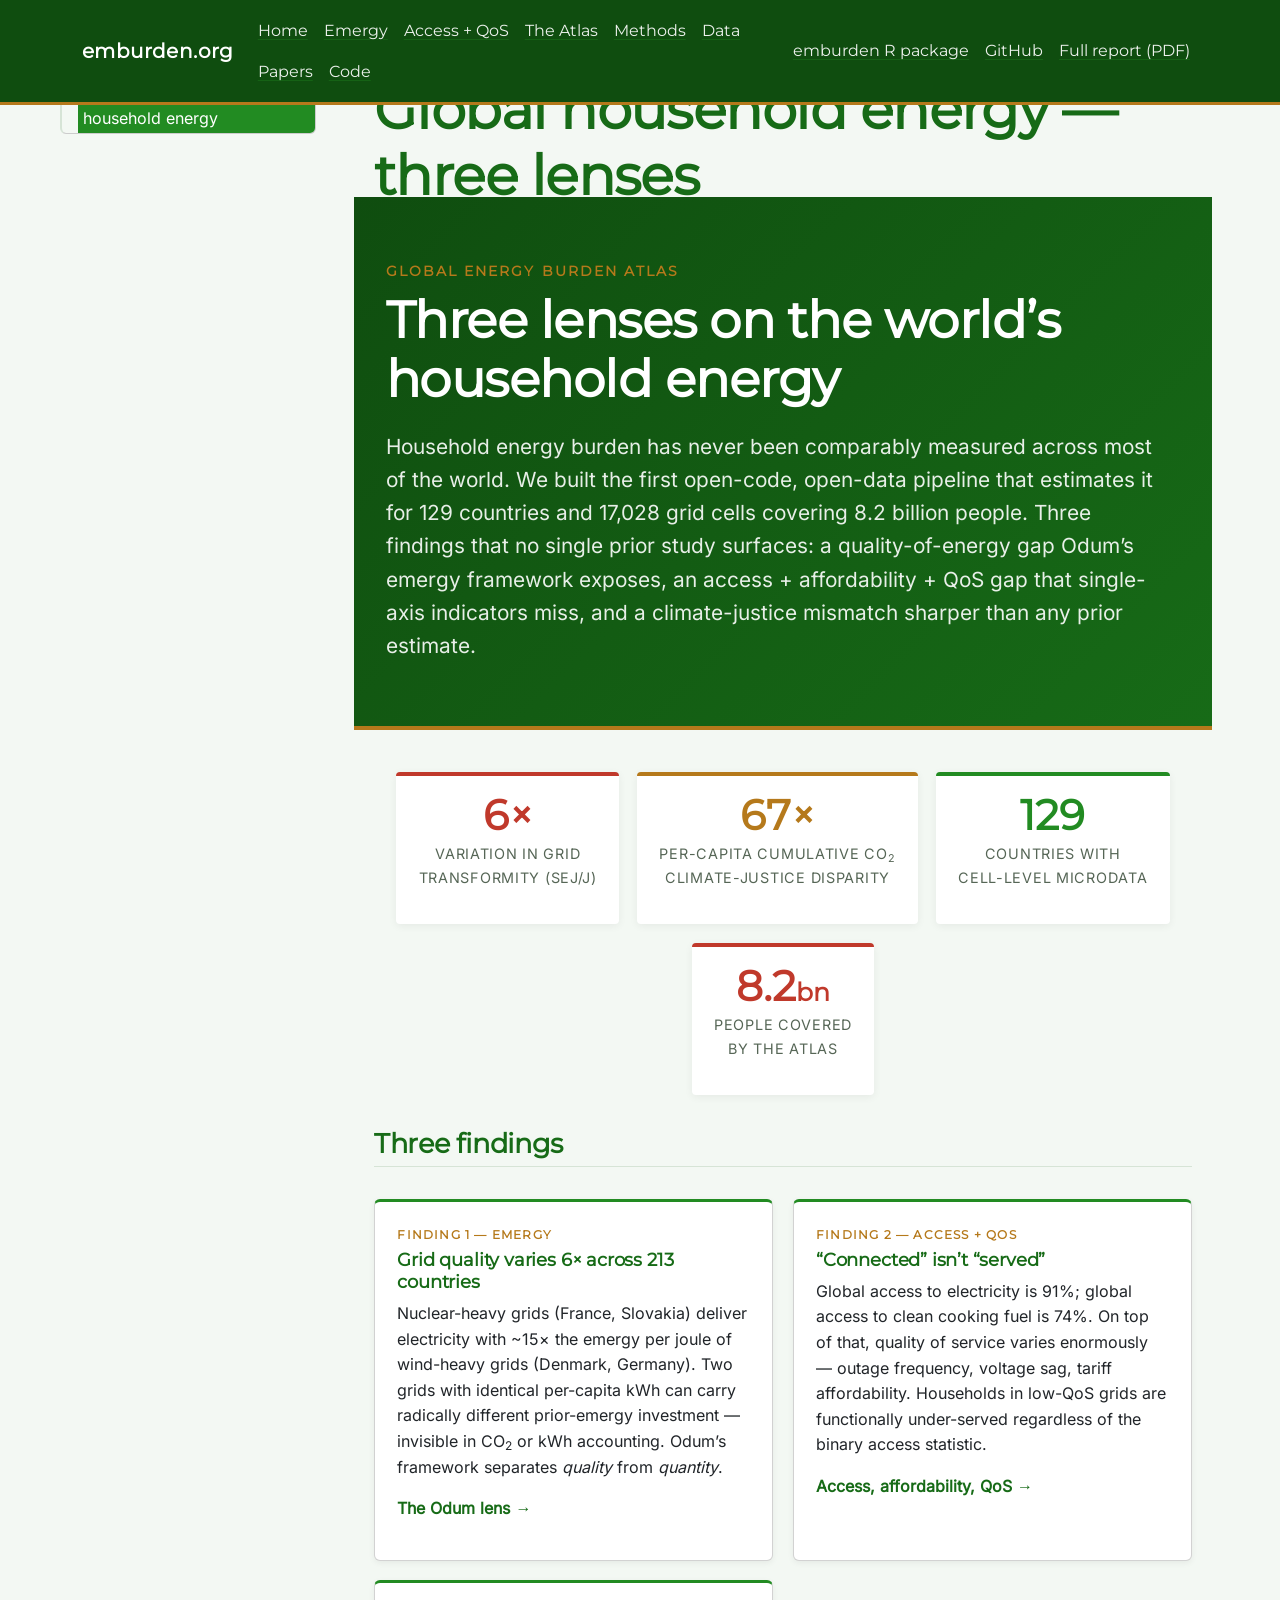
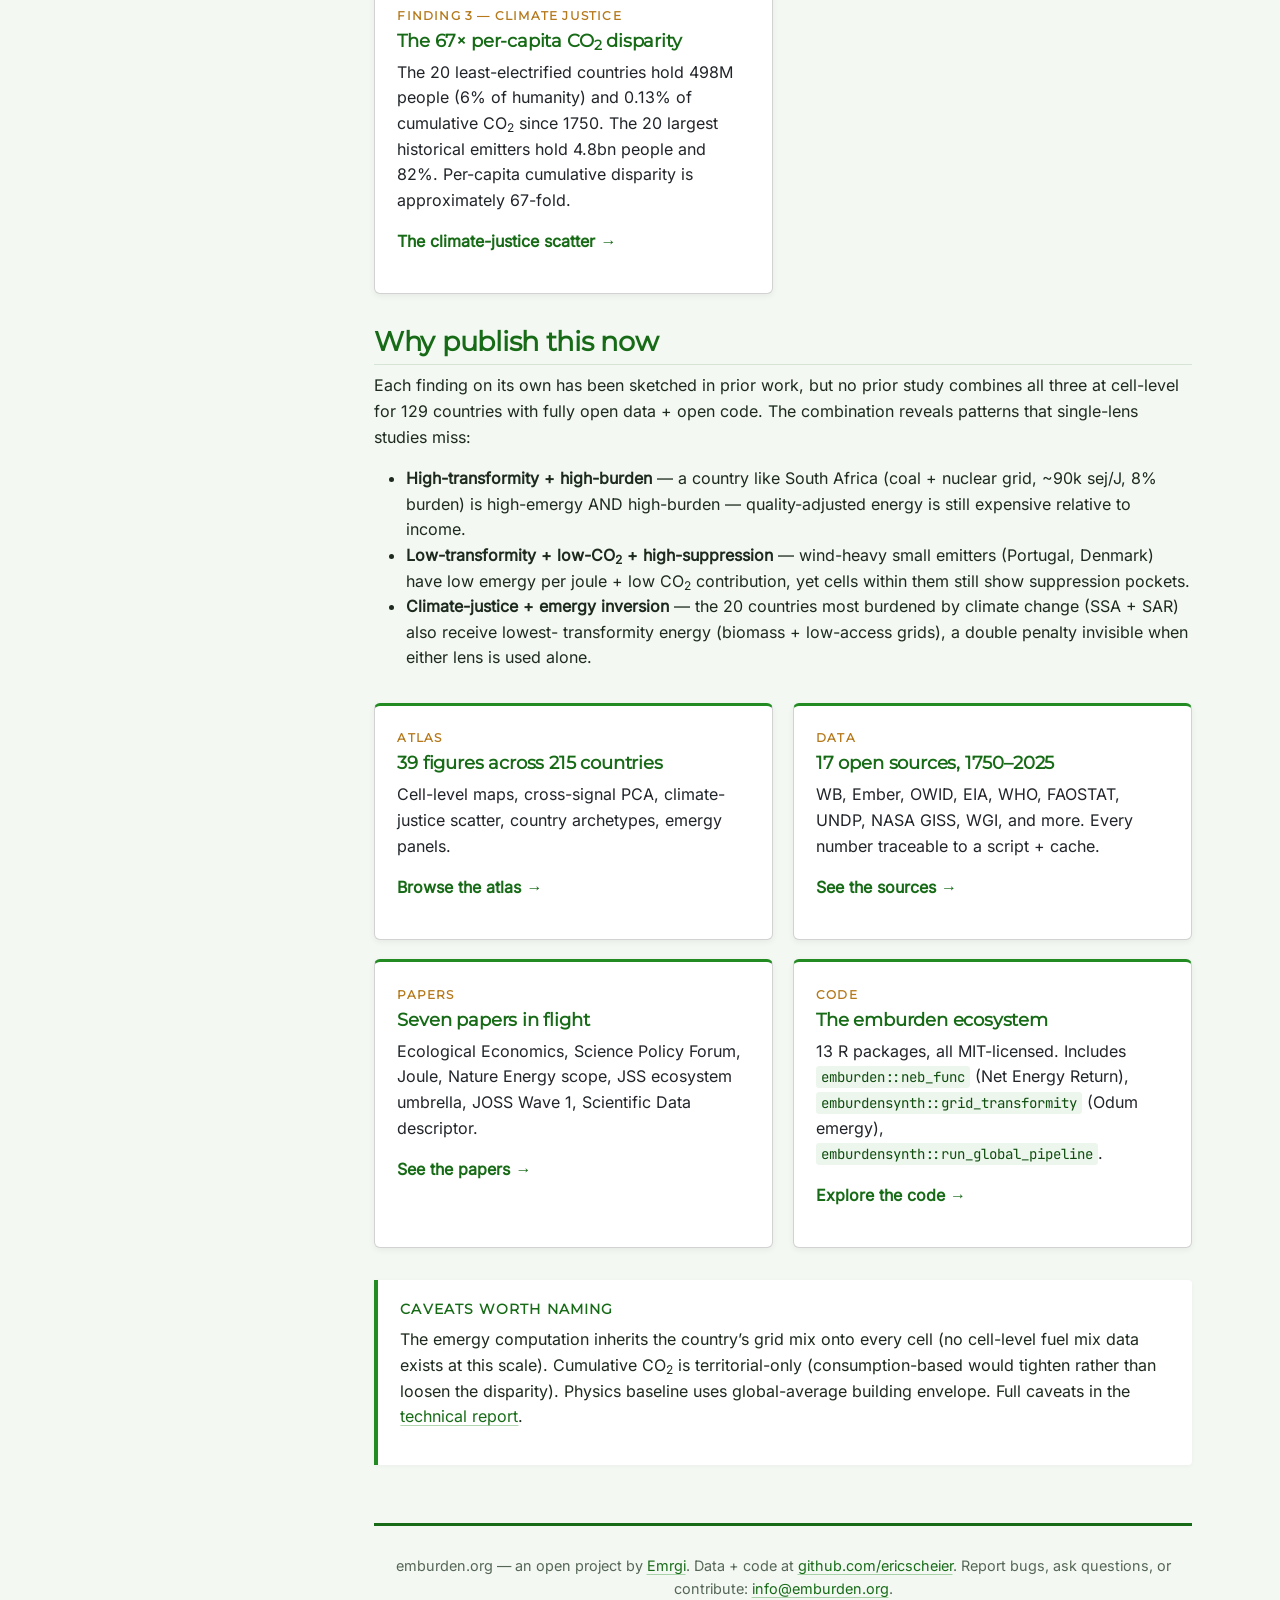
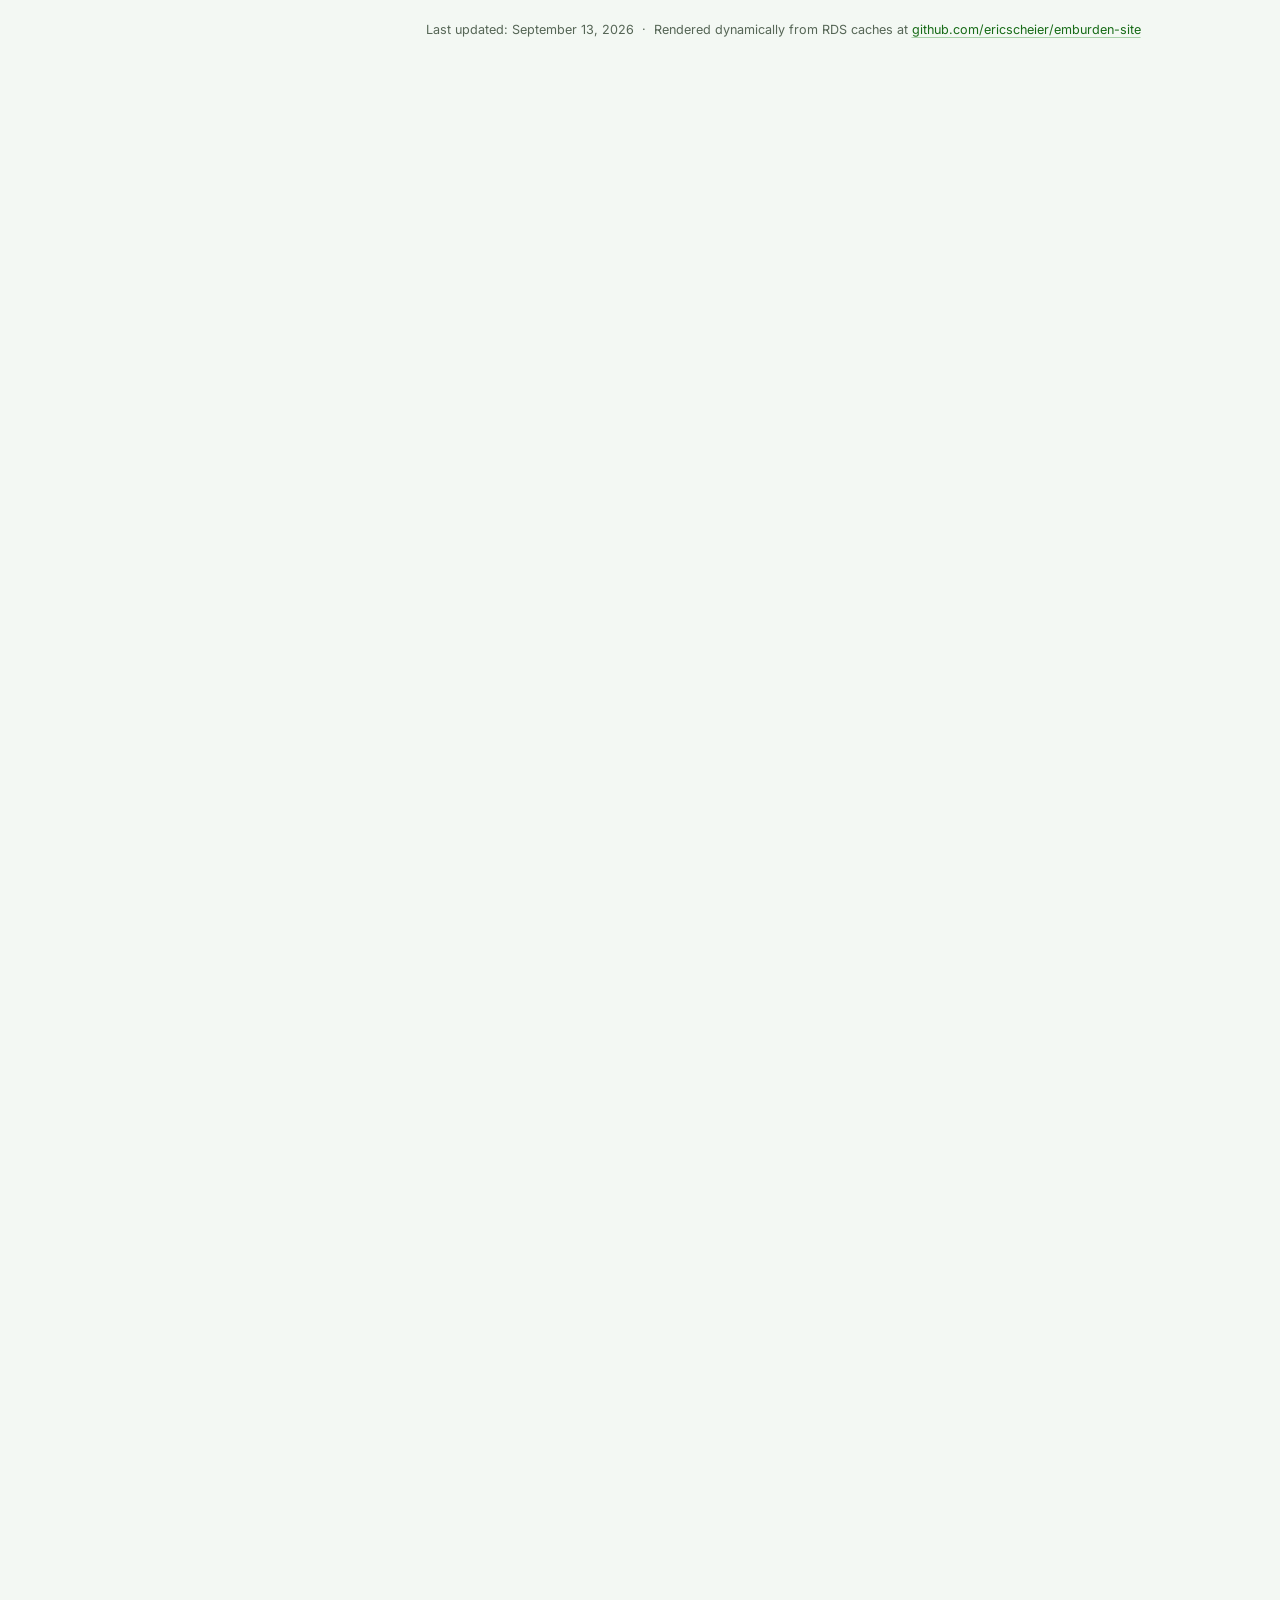
==== commit 34a6ff25: "Site lint pass — Q3.38 (P0 credibility + house style + dead refs) P0 (embarrassing to a reviewer): -" ====
--- a/_build/index.html
+++ b/_build/index.html
@@ -1735,8 +1735,8 @@
 <meta property="og:title" content="emburden.org — global household energy burden">
 <meta property="og:description" content="The 67-fold climate justice mismatch, quantified with open data + open code.">
 <meta property="og:type" content="website">
-<link rel="preconnect" href="https://fonts.googleapis.com">
-<link rel="preconnect" href="https://fonts.gstatic.com" crossorigin>
+<link href="data:text/html; charset=utf-8;charset=utf-8,%3Chtml%20lang%3D%22en%22%20dir%3Dltr%3E%3Cmeta%20charset%3Dutf%2D8%3E%3Cmeta%20name%3Dviewport%20content%3D%22initial%2Dscale%3D1%2C%20minimum%2Dscale%3D1%2C%20width%3Ddevice%2Dwidth%22%3E%3Ctitle%3EError%20404%20%28Not%20Found%29%21%211%3C%2Ftitle%3E%3Cstyle%3E%2A%7Bmargin%3A0%3Bpadding%3A0%7Dhtml%2Ccode%7Bfont%3A15px%2F22px%20arial%2Csans%2Dserif%7Dhtml%7Bbackground%3A%23fff%3Bcolor%3A%23222%3Bpadding%3A15px%7Dbody%7Bcolor%3A%23222%3Btext%2Dalign%3Aunset%3Bmargin%3A7%25%20auto%200%3Bmax%2Dwidth%3A390px%3Bmin%2Dheight%3A180px%3Bpadding%3A30px%200%2015px%3B%7D%2A%20%3E%20body%7Bbackground%3Aurl%28%2F%2Fwww%2Egoogle%2Ecom%2Fimages%2Ferrors%2Frobot%2Epng%29%20100%25%205px%20no%2Drepeat%3Bpadding%2Dright%3A205px%7Dp%7Bmargin%3A11px%200%2022px%3Boverflow%3Ahidden%7Dpre%7Bwhite%2Dspace%3Apre%2Dwrap%3B%7Dins%7Bcolor%3A%23777%3Btext%2Ddecoration%3Anone%7Da%20img%7Bborder%3A0%7D%40media%20screen%20and%20%28max%2Dwidth%3A772px%29%7Bbody%7Bbackground%3Anone%3Bmargin%2Dtop%3A0%3Bmax%2Dwidth%3Anone%3Bpadding%2Dright%3A0%7D%7D%23logo%7Bbackground%3Aurl%28%2F%2Fwww%2Egoogle%2Ecom%2Fimages%2Fbranding%2Fgooglelogo%2F1x%2Fgooglelogo%5Fcolor%5F150x54dp%2Epng%29%20no%2Drepeat%3Bmargin%2Dleft%3A%2D5px%7D%40media%20only%20screen%20and%20%28min%2Dresolution%3A192dpi%29%7B%23logo%7Bbackground%3Aurl%28%2F%2Fwww%2Egoogle%2Ecom%2Fimages%2Fbranding%2Fgooglelogo%2F2x%2Fgooglelogo%5Fcolor%5F150x54dp%2Epng%29%20no%2Drepeat%200%25%200%25%2F100%25%20100%25%3B%2Dmoz%2Dborder%2Dimage%3Aurl%28%2F%2Fwww%2Egoogle%2Ecom%2Fimages%2Fbranding%2Fgooglelogo%2F2x%2Fgooglelogo%5Fcolor%5F150x54dp%2Epng%29%200%7D%7D%40media%20only%20screen%20and%20%28%2Dwebkit%2Dmin%2Ddevice%2Dpixel%2Dratio%3A2%29%7B%23logo%7Bbackground%3Aurl%28%2F%2Fwww%2Egoogle%2Ecom%2Fimages%2Fbranding%2Fgooglelogo%2F2x%2Fgooglelogo%5Fcolor%5F150x54dp%2Epng%29%20no%2Drepeat%3B%2Dwebkit%2Dbackground%2Dsize%3A100%25%20100%25%7D%7D%23logo%7Bdisplay%3Ainline%2Dblock%3Bheight%3A54px%3Bwidth%3A150px%7D%3C%2Fstyle%3E%3Cmain%20id%3D%22af%2Derror%2Dcontainer%22%20role%3D%22main%22%3E%3Ca%20href%3D%2F%2Fwww%2Egoogle%2Ecom%3E%3Cspan%20id%3Dlogo%20aria%2Dlabel%3DGoogle%20role%3Dimg%3E%3C%2Fspan%3E%3C%2Fa%3E%3Cp%3E%3Cb%3E404%2E%3C%2Fb%3E%20%3Cins%3EThat%E2%80%99s%20an%20error%2E%3C%2Fins%3E%3Cp%3EThe%20requested%20URL%20was%20not%20found%20on%20this%20server%2E%20%3Cins%3EThat%E2%80%99s%20all%20we%20know%2E%3C%2Fins%3E%3C%2Fmain%3E" rel="preconnect">
+<link href="data:text/html; charset=UTF-8;charset=utf-8,%3C%21DOCTYPE%20html%3E%0A%3Chtml%20lang%3Den%3E%0A%20%20%3Cmeta%20charset%3Dutf%2D8%3E%0A%20%20%3Cmeta%20name%3Dviewport%20content%3D%22initial%2Dscale%3D1%2C%20minimum%2Dscale%3D1%2C%20width%3Ddevice%2Dwidth%22%3E%0A%20%20%3Ctitle%3EError%20404%20%28Not%20Found%29%21%211%3C%2Ftitle%3E%0A%20%20%3Cstyle%3E%0A%20%20%20%20%2A%7Bmargin%3A0%3Bpadding%3A0%7Dhtml%2Ccode%7Bfont%3A15px%2F22px%20arial%2Csans%2Dserif%7Dhtml%7Bbackground%3A%23fff%3Bcolor%3A%23222%3Bpadding%3A15px%7Dbody%7Bmargin%3A7%25%20auto%200%3Bmax%2Dwidth%3A390px%3Bmin%2Dheight%3A180px%3Bpadding%3A30px%200%2015px%7D%2A%20%3E%20body%7Bbackground%3Aurl%28%2F%2Fwww%2Egoogle%2Ecom%2Fimages%2Ferrors%2Frobot%2Epng%29%20100%25%205px%20no%2Drepeat%3Bpadding%2Dright%3A205px%7Dp%7Bmargin%3A11px%200%2022px%3Boverflow%3Ahidden%7Dins%7Bcolor%3A%23777%3Btext%2Ddecoration%3Anone%7Da%20img%7Bborder%3A0%7D%40media%20screen%20and%20%28max%2Dwidth%3A772px%29%7Bbody%7Bbackground%3Anone%3Bmargin%2Dtop%3A0%3Bmax%2Dwidth%3Anone%3Bpadding%2Dright%3A0%7D%7D%23logo%7Bbackground%3Aurl%28%2F%2Fwww%2Egoogle%2Ecom%2Fimages%2Fbranding%2Fgooglelogo%2F1x%2Fgooglelogo%5Fcolor%5F150x54dp%2Epng%29%20no%2Drepeat%3Bmargin%2Dleft%3A%2D5px%7D%40media%20only%20screen%20and%20%28min%2Dresolution%3A192dpi%29%7B%23logo%7Bbackground%3Aurl%28%2F%2Fwww%2Egoogle%2Ecom%2Fimages%2Fbranding%2Fgooglelogo%2F2x%2Fgooglelogo%5Fcolor%5F150x54dp%2Epng%29%20no%2Drepeat%200%25%200%25%2F100%25%20100%25%3B%2Dmoz%2Dborder%2Dimage%3Aurl%28%2F%2Fwww%2Egoogle%2Ecom%2Fimages%2Fbranding%2Fgooglelogo%2F2x%2Fgooglelogo%5Fcolor%5F150x54dp%2Epng%29%200%7D%7D%40media%20only%20screen%20and%20%28%2Dwebkit%2Dmin%2Ddevice%2Dpixel%2Dratio%3A2%29%7B%23logo%7Bbackground%3Aurl%28%2F%2Fwww%2Egoogle%2Ecom%2Fimages%2Fbranding%2Fgooglelogo%2F2x%2Fgooglelogo%5Fcolor%5F150x54dp%2Epng%29%20no%2Drepeat%3B%2Dwebkit%2Dbackground%2Dsize%3A100%25%20100%25%7D%7D%23logo%7Bdisplay%3Ainline%2Dblock%3Bheight%3A54px%3Bwidth%3A150px%7D%0A%20%20%3C%2Fstyle%3E%0A%20%20%3Ca%20href%3D%2F%2Fwww%2Egoogle%2Ecom%2F%3E%3Cspan%20id%3Dlogo%20aria%2Dlabel%3DGoogle%3E%3C%2Fspan%3E%3C%2Fa%3E%0A%20%20%3Cp%3E%3Cb%3E404%2E%3C%2Fb%3E%20%3Cins%3EThat%E2%80%99s%20an%20error%2E%3C%2Fins%3E%0A%20%20%3Cp%3EThe%20requested%20URL%20%3Ccode%3E%2F%3C%2Fcode%3E%20was%20not%20found%20on%20this%20server%2E%20%20%3Cins%3EThat%E2%80%99s%20all%20we%20know%2E%3C%2Fins%3E%0A" rel="preconnect" crossorigin>
 
 <style type="text/css">
 code{white-space: pre-wrap;}
@@ -2192,11 +2192,11 @@
 Papers
 </div>
 <h3>
-Six papers in flight
+Seven papers in flight
 </h3>
 <p>
-Science Policy Forum, Joule, Nature Energy scope, JSS ecosystem
-umbrella, JOSS Wave 1, Scientific Data descriptor.
+Ecological Economics, Science Policy Forum, Joule, Nature Energy scope,
+JSS ecosystem umbrella, JOSS Wave 1, Scientific Data descriptor.
 </p>
 <p>
 <a href="papers.html">See the papers →</a>
@@ -2242,7 +2242,7 @@
 <a href="mailto:info@emburden.org">info@emburden.org</a>.
 </p>
 <p>
-<small>Last updated: September 08, 2026  ·  Rendered dynamically from
+<small>Last updated: September 13, 2026  ·  Rendered dynamically from
 RDS caches at
 <a href="https://github.com/ericscheier/emburden-site">github.com/ericscheier/emburden-site</a></small>
 </p>
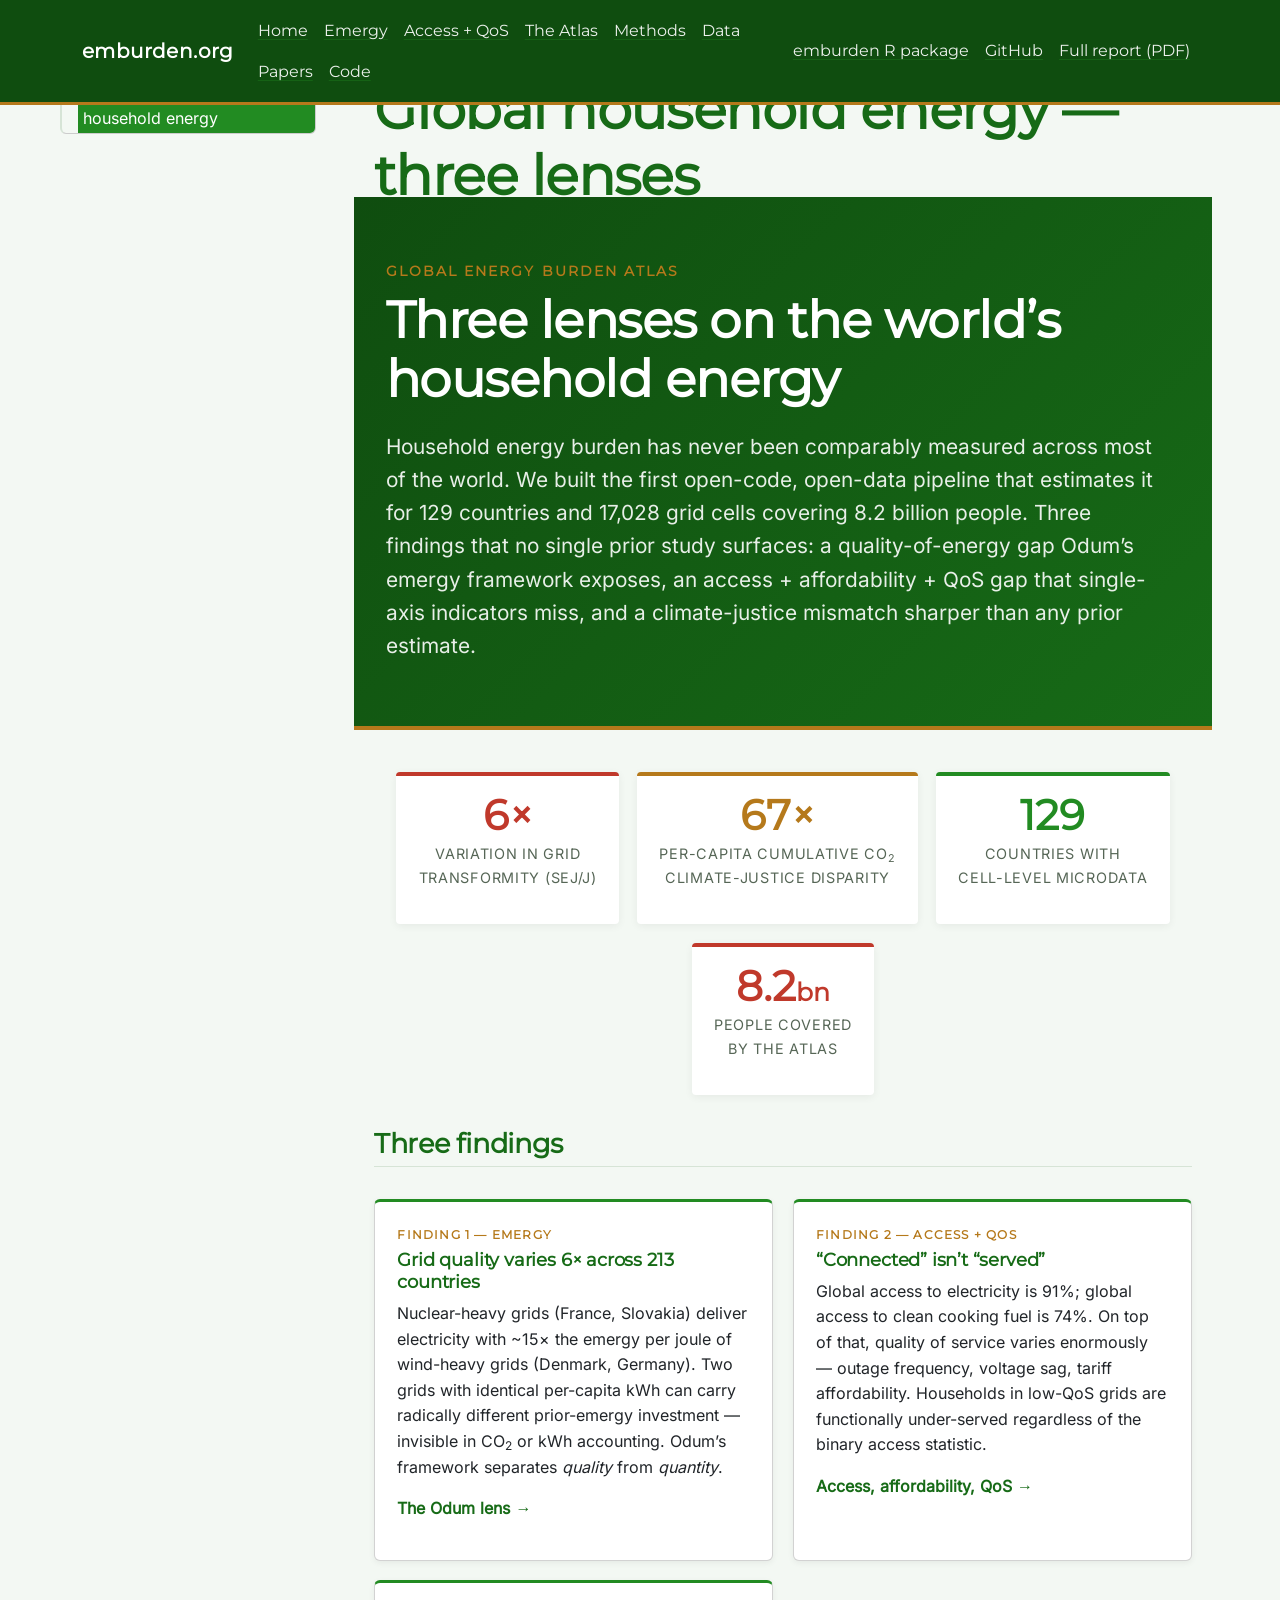
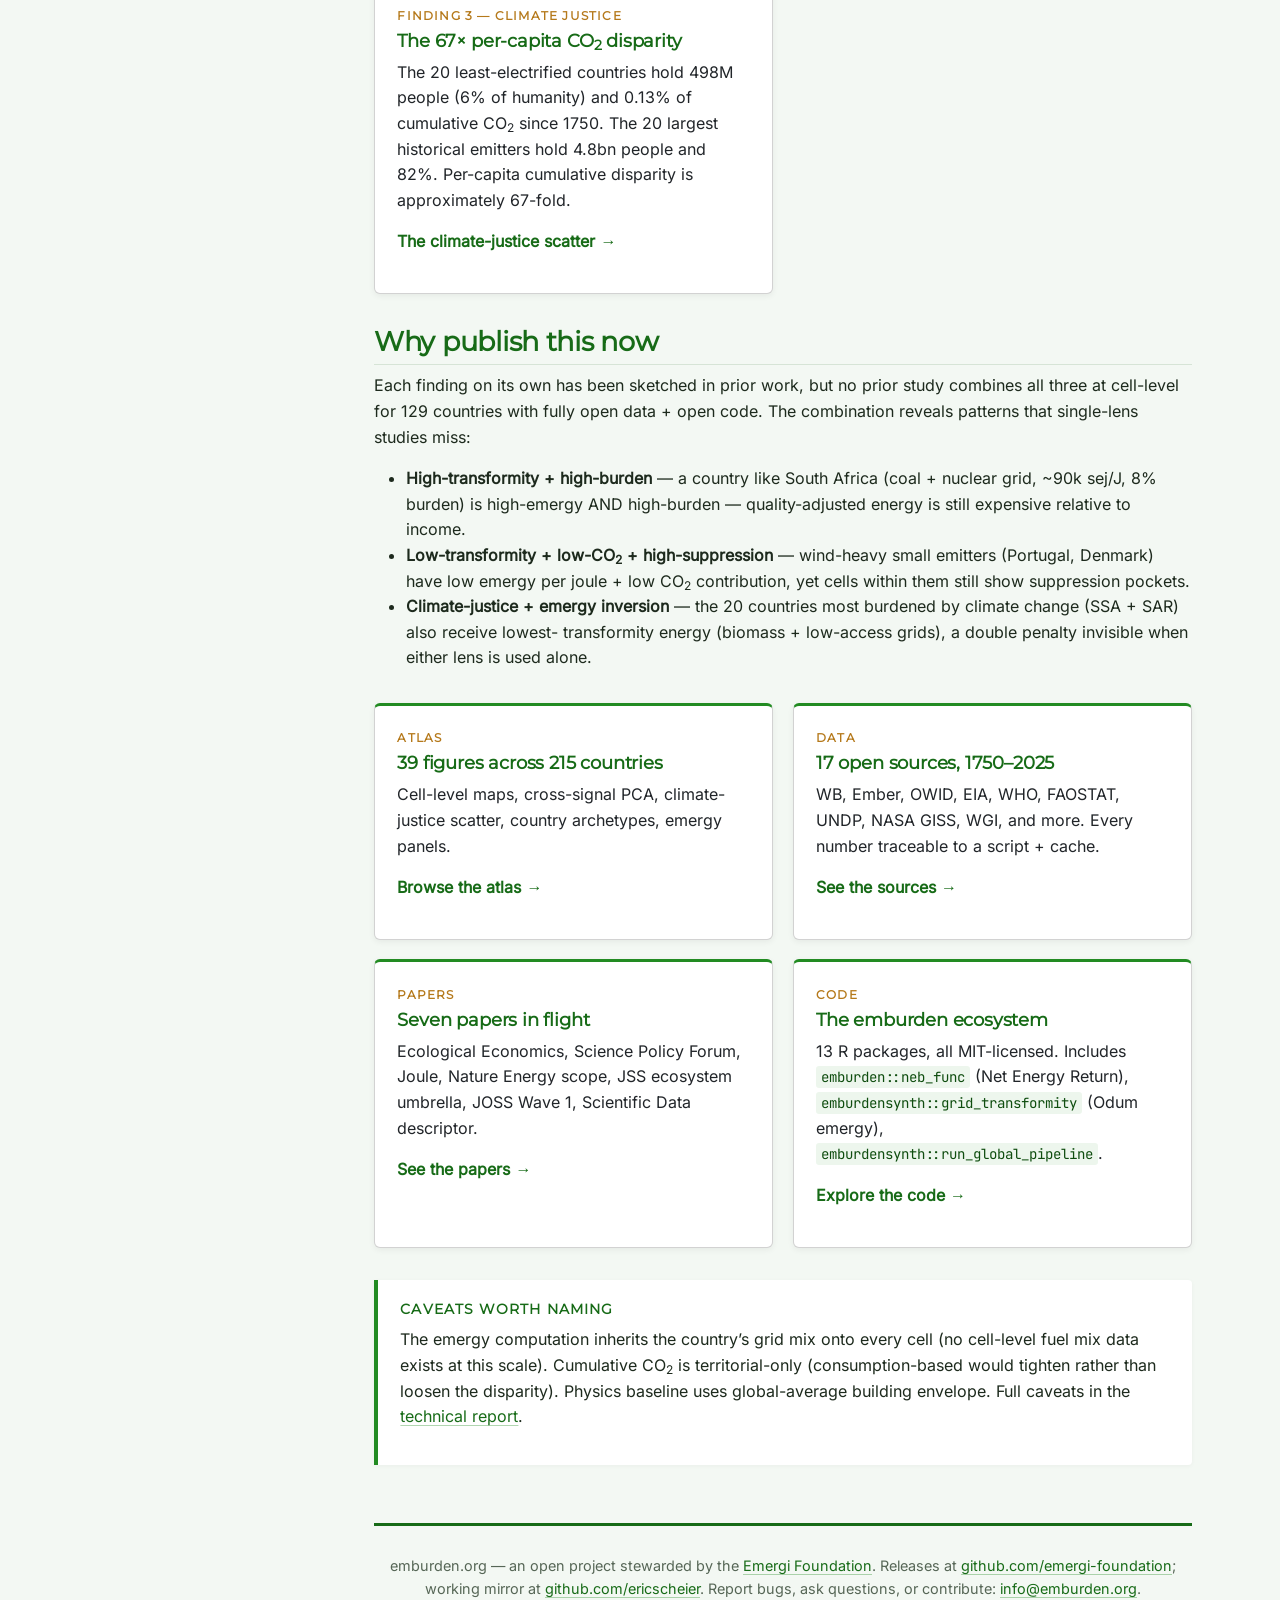
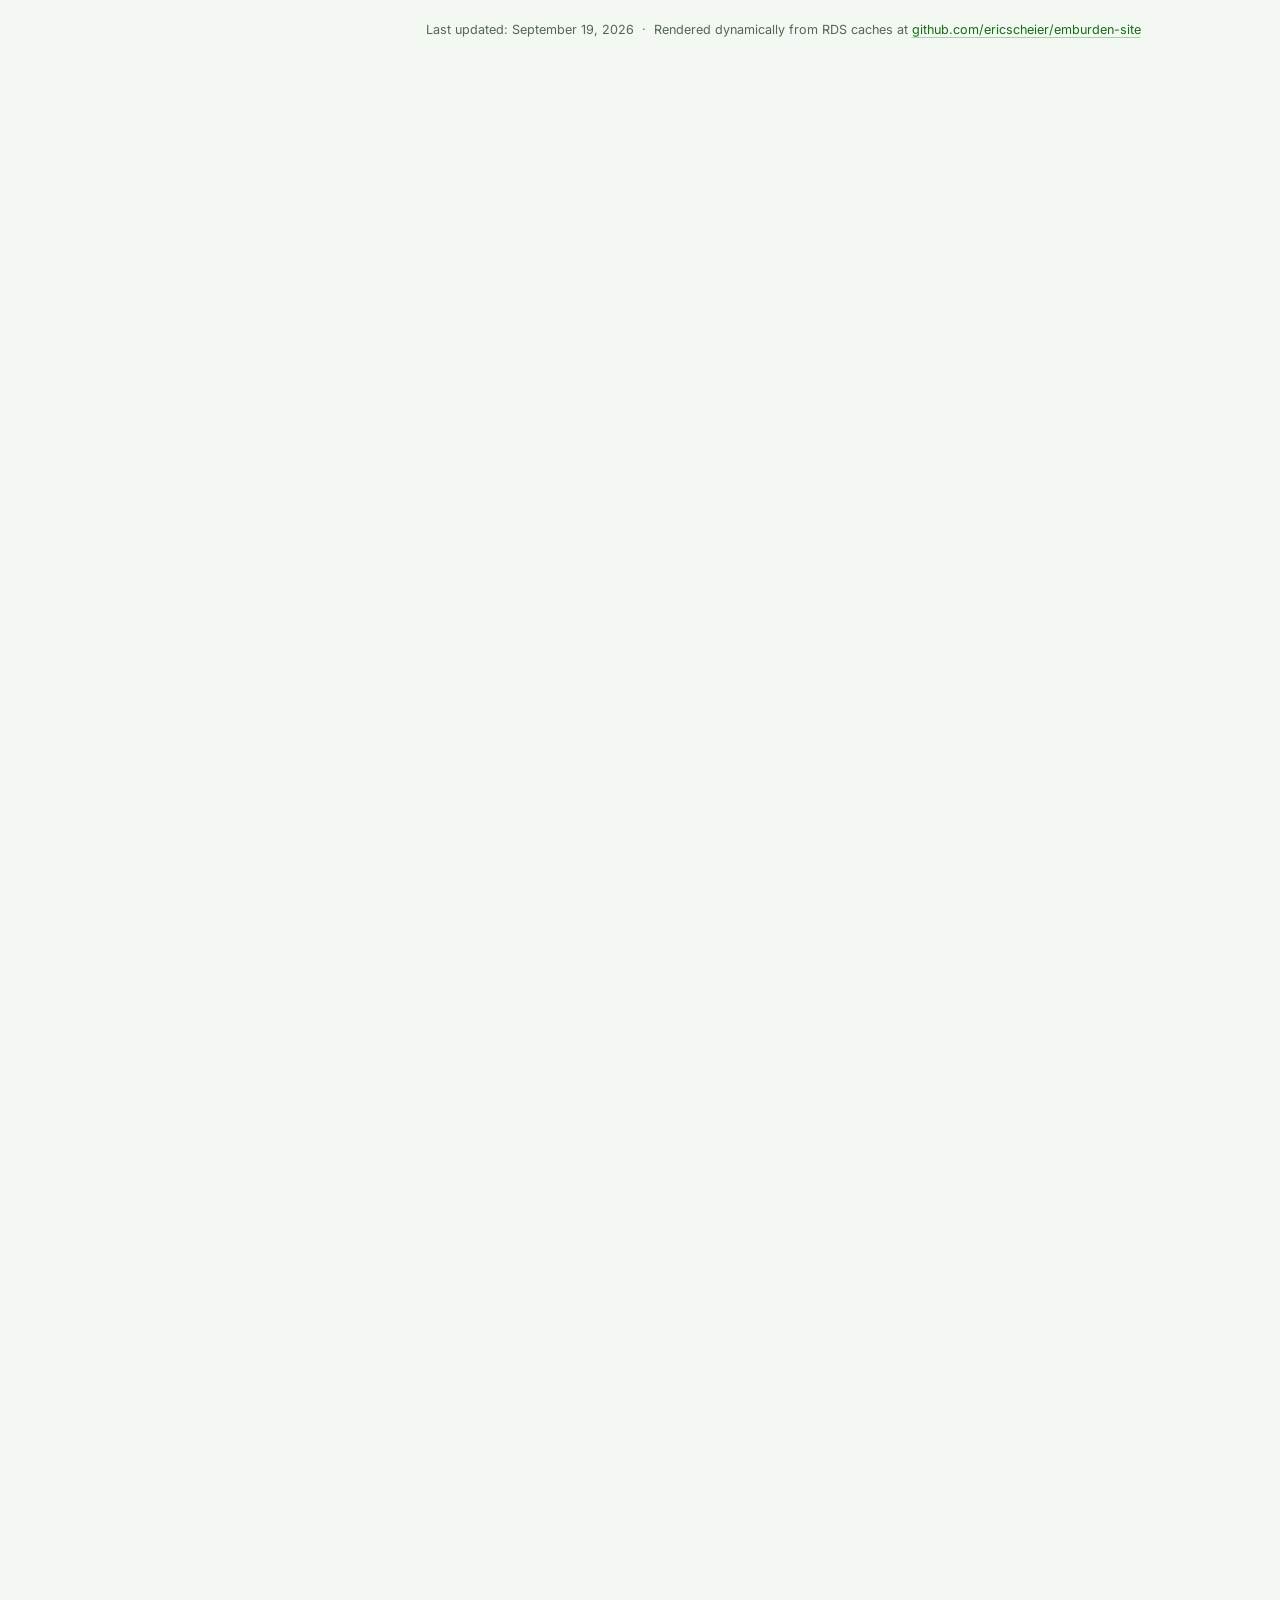
==== commit e7427238: "Q3.49 — Emergi Foundation stewardship: full-site copy + org-defaults staging Site + policy sweep for" ====
--- a/_build/index.html
+++ b/_build/index.html
@@ -13,1816 +13,114 @@
 
 <title>emburden.org</title>
 
-<script>// Pandoc 2.9 adds attributes on both header and div. We remove the former (to
-// be compatible with the behavior of Pandoc < 2.8).
-document.addEventListener('DOMContentLoaded', function(e) {
-  var hs = document.querySelectorAll("div.section[class*='level'] > :first-child");
-  var i, h, a;
-  for (i = 0; i < hs.length; i++) {
-    h = hs[i];
-    if (!/^h[1-6]$/i.test(h.tagName)) continue;  // it should be a header h1-h6
-    a = h.attributes;
-    while (a.length > 0) h.removeAttribute(a[0].name);
-  }
-});
-</script>
-<script>/*! jQuery v3.6.0 | (c) OpenJS Foundation and other contributors | jquery.org/license */
-!function(e,t){"use strict";"object"==typeof module&&"object"==typeof module.exports?module.exports=e.document?t(e,!0):function(e){if(!e.document)throw new Error("jQuery requires a window with a document");return t(e)}:t(e)}("undefined"!=typeof window?window:this,function(C,e){"use strict";var t=[],r=Object.getPrototypeOf,s=t.slice,g=t.flat?function(e){return t.flat.call(e)}:function(e){return t.concat.apply([],e)},u=t.push,i=t.indexOf,n={},o=n.toString,v=n.hasOwnProperty,a=v.toString,l=a.call(Object),y={},m=function(e){return"function"==typeof e&&"number"!=typeof e.nodeType&&"function"!=typeof e.item},x=function(e){return null!=e&&e===e.window},E=C.document,c={type:!0,src:!0,nonce:!0,noModule:!0};function b(e,t,n){var r,i,o=(n=n||E).createElement("script");if(o.text=e,t)for(r in c)(i=t[r]||t.getAttribute&&t.getAttribute(r))&&o.setAttribute(r,i);n.head.appendChild(o).parentNode.removeChild(o)}function w(e){return null==e?e+"":"object"==typeof e||"function"==typeof e?n[o.call(e)]||"object":typeof e}var f="3.6.0",S=function(e,t){return new S.fn.init(e,t)};function p(e){var t=!!e&&"length"in e&&e.length,n=w(e);return!m(e)&&!x(e)&&("array"===n||0===t||"number"==typeof t&&0<t&&t-1 in e)}S.fn=S.prototype={jquery:f,constructor:S,length:0,toArray:function(){return s.call(this)},get:function(e){return null==e?s.call(this):e<0?this[e+this.length]:this[e]},pushStack:function(e){var t=S.merge(this.constructor(),e);return t.prevObject=this,t},each:function(e){return S.each(this,e)},map:function(n){return this.pushStack(S.map(this,function(e,t){return n.call(e,t,e)}))},slice:function(){return this.pushStack(s.apply(this,arguments))},first:function(){return this.eq(0)},last:function(){return this.eq(-1)},even:function(){return this.pushStack(S.grep(this,function(e,t){return(t+1)%2}))},odd:function(){return this.pushStack(S.grep(this,function(e,t){return t%2}))},eq:function(e){var t=this.length,n=+e+(e<0?t:0);return this.pushStack(0<=n&&n<t?[this[n]]:[])},end:function(){return this.prevObject||this.constructor()},push:u,sort:t.sort,splice:t.splice},S.extend=S.fn.extend=function(){var e,t,n,r,i,o,a=arguments[0]||{},s=1,u=arguments.length,l=!1;for("boolean"==typeof a&&(l=a,a=arguments[s]||{},s++),"object"==typeof a||m(a)||(a={}),s===u&&(a=this,s--);s<u;s++)if(null!=(e=arguments[s]))for(t in e)r=e[t],"__proto__"!==t&&a!==r&&(l&&r&&(S.isPlainObject(r)||(i=Array.isArray(r)))?(n=a[t],o=i&&!Array.isArray(n)?[]:i||S.isPlainObject(n)?n:{},i=!1,a[t]=S.extend(l,o,r)):void 0!==r&&(a[t]=r));return a},S.extend({expando:"jQuery"+(f+Math.random()).replace(/\D/g,""),isReady:!0,error:function(e){throw new Error(e)},noop:function(){},isPlainObject:function(e){var t,n;return!(!e||"[object Object]"!==o.call(e))&&(!(t=r(e))||"function"==typeof(n=v.call(t,"constructor")&&t.constructor)&&a.call(n)===l)},isEmptyObject:function(e){var t;for(t in e)return!1;return!0},globalEval:function(e,t,n){b(e,{nonce:t&&t.nonce},n)},each:function(e,t){var n,r=0;if(p(e)){for(n=e.length;r<n;r++)if(!1===t.call(e[r],r,e[r]))break}else for(r in e)if(!1===t.call(e[r],r,e[r]))break;return e},makeArray:function(e,t){var n=t||[];return null!=e&&(p(Object(e))?S.merge(n,"string"==typeof e?[e]:e):u.call(n,e)),n},inArray:function(e,t,n){return null==t?-1:i.call(t,e,n)},merge:function(e,t){for(var n=+t.length,r=0,i=e.length;r<n;r++)e[i++]=t[r];return e.length=i,e},grep:function(e,t,n){for(var r=[],i=0,o=e.length,a=!n;i<o;i++)!t(e[i],i)!==a&&r.push(e[i]);return r},map:function(e,t,n){var r,i,o=0,a=[];if(p(e))for(r=e.length;o<r;o++)null!=(i=t(e[o],o,n))&&a.push(i);else for(o in e)null!=(i=t(e[o],o,n))&&a.push(i);return g(a)},guid:1,support:y}),"function"==typeof Symbol&&(S.fn[Symbol.iterator]=t[Symbol.iterator]),S.each("Boolean Number String Function Array Date RegExp Object Error Symbol".split(" "),function(e,t){n["[object "+t+"]"]=t.toLowerCase()});var d=function(n){var e,d,b,o,i,h,f,g,w,u,l,T,C,a,E,v,s,c,y,S="sizzle"+1*new Date,p=n.document,k=0,r=0,m=ue(),x=ue(),A=ue(),N=ue(),j=function(e,t){return e===t&&(l=!0),0},D={}.hasOwnProperty,t=[],q=t.pop,L=t.push,H=t.push,O=t.slice,P=function(e,t){for(var n=0,r=e.length;n<r;n++)if(e[n]===t)return n;return-1},R="checked|selected|async|autofocus|autoplay|controls|defer|disabled|hidden|ismap|loop|multiple|open|readonly|required|scoped",M="[\\x20\\t\\r\\n\\f]",I="(?:\\\\[\\da-fA-F]{1,6}"+M+"?|\\\\[^\\r\\n\\f]|[\\w-]|[^\0-\\x7f])+",W="\\["+M+"*("+I+")(?:"+M+"*([*^$|!~]?=)"+M+"*(?:'((?:\\\\.|[^\\\\'])*)'|\"((?:\\\\.|[^\\\\\"])*)\"|("+I+"))|)"+M+"*\\]",F=":("+I+")(?:\\((('((?:\\\\.|[^\\\\'])*)'|\"((?:\\\\.|[^\\\\\"])*)\")|((?:\\\\.|[^\\\\()[\\]]|"+W+")*)|.*)\\)|)",B=new RegExp(M+"+","g"),$=new RegExp("^"+M+"+|((?:^|[^\\\\])(?:\\\\.)*)"+M+"+$","g"),_=new RegExp("^"+M+"*,"+M+"*"),z=new RegExp("^"+M+"*([>+~]|"+M+")"+M+"*"),U=new RegExp(M+"|>"),X=new RegExp(F),V=new RegExp("^"+I+"$"),G={ID:new RegExp("^#("+I+")"),CLASS:new RegExp("^\\.("+I+")"),TAG:new RegExp("^("+I+"|[*])"),ATTR:new RegExp("^"+W),PSEUDO:new RegExp("^"+F),CHILD:new RegExp("^:(only|first|last|nth|nth-last)-(child|of-type)(?:\\("+M+"*(even|odd|(([+-]|)(\\d*)n|)"+M+"*(?:([+-]|)"+M+"*(\\d+)|))"+M+"*\\)|)","i"),bool:new RegExp("^(?:"+R+")$","i"),needsContext:new RegExp("^"+M+"*[>+~]|:(even|odd|eq|gt|lt|nth|first|last)(?:\\("+M+"*((?:-\\d)?\\d*)"+M+"*\\)|)(?=[^-]|$)","i")},Y=/HTML$/i,Q=/^(?:input|select|textarea|button)$/i,J=/^h\d$/i,K=/^[^{]+\{\s*\[native \w/,Z=/^(?:#([\w-]+)|(\w+)|\.([\w-]+))$/,ee=/[+~]/,te=new RegExp("\\\\[\\da-fA-F]{1,6}"+M+"?|\\\\([^\\r\\n\\f])","g"),ne=function(e,t){var n="0x"+e.slice(1)-65536;return t||(n<0?String.fromCharCode(n+65536):String.fromCharCode(n>>10|55296,1023&n|56320))},re=/([\0-\x1f\x7f]|^-?\d)|^-$|[^\0-\x1f\x7f-\uFFFF\w-]/g,ie=function(e,t){return t?"\0"===e?"\ufffd":e.slice(0,-1)+"\\"+e.charCodeAt(e.length-1).toString(16)+" ":"\\"+e},oe=function(){T()},ae=be(function(e){return!0===e.disabled&&"fieldset"===e.nodeName.toLowerCase()},{dir:"parentNode",next:"legend"});try{H.apply(t=O.call(p.childNodes),p.childNodes),t[p.childNodes.length].nodeType}catch(e){H={apply:t.length?function(e,t){L.apply(e,O.call(t))}:function(e,t){var n=e.length,r=0;while(e[n++]=t[r++]);e.length=n-1}}}function se(t,e,n,r){var i,o,a,s,u,l,c,f=e&&e.ownerDocument,p=e?e.nodeType:9;if(n=n||[],"string"!=typeof t||!t||1!==p&&9!==p&&11!==p)return n;if(!r&&(T(e),e=e||C,E)){if(11!==p&&(u=Z.exec(t)))if(i=u[1]){if(9===p){if(!(a=e.getElementById(i)))return n;if(a.id===i)return n.push(a),n}else if(f&&(a=f.getElementById(i))&&y(e,a)&&a.id===i)return n.push(a),n}else{if(u[2])return H.apply(n,e.getElementsByTagName(t)),n;if((i=u[3])&&d.getElementsByClassName&&e.getElementsByClassName)return H.apply(n,e.getElementsByClassName(i)),n}if(d.qsa&&!N[t+" "]&&(!v||!v.test(t))&&(1!==p||"object"!==e.nodeName.toLowerCase())){if(c=t,f=e,1===p&&(U.test(t)||z.test(t))){(f=ee.test(t)&&ye(e.parentNode)||e)===e&&d.scope||((s=e.getAttribute("id"))?s=s.replace(re,ie):e.setAttribute("id",s=S)),o=(l=h(t)).length;while(o--)l[o]=(s?"#"+s:":scope")+" "+xe(l[o]);c=l.join(",")}try{return H.apply(n,f.querySelectorAll(c)),n}catch(e){N(t,!0)}finally{s===S&&e.removeAttribute("id")}}}return g(t.replace($,"$1"),e,n,r)}function ue(){var r=[];return function e(t,n){return r.push(t+" ")>b.cacheLength&&delete e[r.shift()],e[t+" "]=n}}function le(e){return e[S]=!0,e}function ce(e){var t=C.createElement("fieldset");try{return!!e(t)}catch(e){return!1}finally{t.parentNode&&t.parentNode.removeChild(t),t=null}}function fe(e,t){var n=e.split("|"),r=n.length;while(r--)b.attrHandle[n[r]]=t}function pe(e,t){var n=t&&e,r=n&&1===e.nodeType&&1===t.nodeType&&e.sourceIndex-t.sourceIndex;if(r)return r;if(n)while(n=n.nextSibling)if(n===t)return-1;return e?1:-1}function de(t){return function(e){return"input"===e.nodeName.toLowerCase()&&e.type===t}}function he(n){return function(e){var t=e.nodeName.toLowerCase();return("input"===t||"button"===t)&&e.type===n}}function ge(t){return function(e){return"form"in e?e.parentNode&&!1===e.disabled?"label"in e?"label"in e.parentNode?e.parentNode.disabled===t:e.disabled===t:e.isDisabled===t||e.isDisabled!==!t&&ae(e)===t:e.disabled===t:"label"in e&&e.disabled===t}}function ve(a){return le(function(o){return o=+o,le(function(e,t){var n,r=a([],e.length,o),i=r.length;while(i--)e[n=r[i]]&&(e[n]=!(t[n]=e[n]))})})}function ye(e){return e&&"undefined"!=typeof e.getElementsByTagName&&e}for(e in d=se.support={},i=se.isXML=function(e){var t=e&&e.namespaceURI,n=e&&(e.ownerDocument||e).documentElement;return!Y.test(t||n&&n.nodeName||"HTML")},T=se.setDocument=function(e){var t,n,r=e?e.ownerDocument||e:p;return r!=C&&9===r.nodeType&&r.documentElement&&(a=(C=r).documentElement,E=!i(C),p!=C&&(n=C.defaultView)&&n.top!==n&&(n.addEventListener?n.addEventListener("unload",oe,!1):n.attachEvent&&n.attachEvent("onunload",oe)),d.scope=ce(function(e){return a.appendChild(e).appendChild(C.createElement("div")),"undefined"!=typeof e.querySelectorAll&&!e.querySelectorAll(":scope fieldset div").length}),d.attributes=ce(function(e){return e.className="i",!e.getAttribute("className")}),d.getElementsByTagName=ce(function(e){return e.appendChild(C.createComment("")),!e.getElementsByTagName("*").length}),d.getElementsByClassName=K.test(C.getElementsByClassName),d.getById=ce(function(e){return a.appendChild(e).id=S,!C.getElementsByName||!C.getElementsByName(S).length}),d.getById?(b.filter.ID=function(e){var t=e.replace(te,ne);return function(e){return e.getAttribute("id")===t}},b.find.ID=function(e,t){if("undefined"!=typeof t.getElementById&&E){var n=t.getElementById(e);return n?[n]:[]}}):(b.filter.ID=function(e){var n=e.replace(te,ne);return function(e){var t="undefined"!=typeof e.getAttributeNode&&e.getAttributeNode("id");return t&&t.value===n}},b.find.ID=function(e,t){if("undefined"!=typeof t.getElementById&&E){var n,r,i,o=t.getElementById(e);if(o){if((n=o.getAttributeNode("id"))&&n.value===e)return[o];i=t.getElementsByName(e),r=0;while(o=i[r++])if((n=o.getAttributeNode("id"))&&n.value===e)return[o]}return[]}}),b.find.TAG=d.getElementsByTagName?function(e,t){return"undefined"!=typeof t.getElementsByTagName?t.getElementsByTagName(e):d.qsa?t.querySelectorAll(e):void 0}:function(e,t){var n,r=[],i=0,o=t.getElementsByTagName(e);if("*"===e){while(n=o[i++])1===n.nodeType&&r.push(n);return r}return o},b.find.CLASS=d.getElementsByClassName&&function(e,t){if("undefined"!=typeof t.getElementsByClassName&&E)return t.getElementsByClassName(e)},s=[],v=[],(d.qsa=K.test(C.querySelectorAll))&&(ce(function(e){var t;a.appendChild(e).innerHTML="<a id='"+S+"'></a><select id='"+S+"-\r\\' msallowcapture=''><option selected=''></option></select>",e.querySelectorAll("[msallowcapture^='']").length&&v.push("[*^$]="+M+"*(?:''|\"\")"),e.querySelectorAll("[selected]").length||v.push("\\["+M+"*(?:value|"+R+")"),e.querySelectorAll("[id~="+S+"-]").length||v.push("~="),(t=C.createElement("input")).setAttribute("name",""),e.appendChild(t),e.querySelectorAll("[name='']").length||v.push("\\["+M+"*name"+M+"*="+M+"*(?:''|\"\")"),e.querySelectorAll(":checked").length||v.push(":checked"),e.querySelectorAll("a#"+S+"+*").length||v.push(".#.+[+~]"),e.querySelectorAll("\\\f"),v.push("[\\r\\n\\f]")}),ce(function(e){e.innerHTML="<a href='' disabled='disabled'></a><select disabled='disabled'><option/></select>";var t=C.createElement("input");t.setAttribute("type","hidden"),e.appendChild(t).setAttribute("name","D"),e.querySelectorAll("[name=d]").length&&v.push("name"+M+"*[*^$|!~]?="),2!==e.querySelectorAll(":enabled").length&&v.push(":enabled",":disabled"),a.appendChild(e).disabled=!0,2!==e.querySelectorAll(":disabled").length&&v.push(":enabled",":disabled"),e.querySelectorAll("*,:x"),v.push(",.*:")})),(d.matchesSelector=K.test(c=a.matches||a.webkitMatchesSelector||a.mozMatchesSelector||a.oMatchesSelector||a.msMatchesSelector))&&ce(function(e){d.disconnectedMatch=c.call(e,"*"),c.call(e,"[s!='']:x"),s.push("!=",F)}),v=v.length&&new RegExp(v.join("|")),s=s.length&&new RegExp(s.join("|")),t=K.test(a.compareDocumentPosition),y=t||K.test(a.contains)?function(e,t){var n=9===e.nodeType?e.documentElement:e,r=t&&t.parentNode;return e===r||!(!r||1!==r.nodeType||!(n.contains?n.contains(r):e.compareDocumentPosition&&16&e.compareDocumentPosition(r)))}:function(e,t){if(t)while(t=t.parentNode)if(t===e)return!0;return!1},j=t?function(e,t){if(e===t)return l=!0,0;var n=!e.compareDocumentPosition-!t.compareDocumentPosition;return n||(1&(n=(e.ownerDocument||e)==(t.ownerDocument||t)?e.compareDocumentPosition(t):1)||!d.sortDetached&&t.compareDocumentPosition(e)===n?e==C||e.ownerDocument==p&&y(p,e)?-1:t==C||t.ownerDocument==p&&y(p,t)?1:u?P(u,e)-P(u,t):0:4&n?-1:1)}:function(e,t){if(e===t)return l=!0,0;var n,r=0,i=e.parentNode,o=t.parentNode,a=[e],s=[t];if(!i||!o)return e==C?-1:t==C?1:i?-1:o?1:u?P(u,e)-P(u,t):0;if(i===o)return pe(e,t);n=e;while(n=n.parentNode)a.unshift(n);n=t;while(n=n.parentNode)s.unshift(n);while(a[r]===s[r])r++;return r?pe(a[r],s[r]):a[r]==p?-1:s[r]==p?1:0}),C},se.matches=function(e,t){return se(e,null,null,t)},se.matchesSelector=function(e,t){if(T(e),d.matchesSelector&&E&&!N[t+" "]&&(!s||!s.test(t))&&(!v||!v.test(t)))try{var n=c.call(e,t);if(n||d.disconnectedMatch||e.document&&11!==e.document.nodeType)return n}catch(e){N(t,!0)}return 0<se(t,C,null,[e]).length},se.contains=function(e,t){return(e.ownerDocument||e)!=C&&T(e),y(e,t)},se.attr=function(e,t){(e.ownerDocument||e)!=C&&T(e);var n=b.attrHandle[t.toLowerCase()],r=n&&D.call(b.attrHandle,t.toLowerCase())?n(e,t,!E):void 0;return void 0!==r?r:d.attributes||!E?e.getAttribute(t):(r=e.getAttributeNode(t))&&r.specified?r.value:null},se.escape=function(e){return(e+"").replace(re,ie)},se.error=function(e){throw new Error("Syntax error, unrecognized expression: "+e)},se.uniqueSort=function(e){var t,n=[],r=0,i=0;if(l=!d.detectDuplicates,u=!d.sortStable&&e.slice(0),e.sort(j),l){while(t=e[i++])t===e[i]&&(r=n.push(i));while(r--)e.splice(n[r],1)}return u=null,e},o=se.getText=function(e){var t,n="",r=0,i=e.nodeType;if(i){if(1===i||9===i||11===i){if("string"==typeof e.textContent)return e.textContent;for(e=e.firstChild;e;e=e.nextSibling)n+=o(e)}else if(3===i||4===i)return e.nodeValue}else while(t=e[r++])n+=o(t);return n},(b=se.selectors={cacheLength:50,createPseudo:le,match:G,attrHandle:{},find:{},relative:{">":{dir:"parentNode",first:!0}," ":{dir:"parentNode"},"+":{dir:"previousSibling",first:!0},"~":{dir:"previousSibling"}},preFilter:{ATTR:function(e){return e[1]=e[1].replace(te,ne),e[3]=(e[3]||e[4]||e[5]||"").replace(te,ne),"~="===e[2]&&(e[3]=" "+e[3]+" "),e.slice(0,4)},CHILD:function(e){return e[1]=e[1].toLowerCase(),"nth"===e[1].slice(0,3)?(e[3]||se.error(e[0]),e[4]=+(e[4]?e[5]+(e[6]||1):2*("even"===e[3]||"odd"===e[3])),e[5]=+(e[7]+e[8]||"odd"===e[3])):e[3]&&se.error(e[0]),e},PSEUDO:function(e){var t,n=!e[6]&&e[2];return G.CHILD.test(e[0])?null:(e[3]?e[2]=e[4]||e[5]||"":n&&X.test(n)&&(t=h(n,!0))&&(t=n.indexOf(")",n.length-t)-n.length)&&(e[0]=e[0].slice(0,t),e[2]=n.slice(0,t)),e.slice(0,3))}},filter:{TAG:function(e){var t=e.replace(te,ne).toLowerCase();return"*"===e?function(){return!0}:function(e){return e.nodeName&&e.nodeName.toLowerCase()===t}},CLASS:function(e){var t=m[e+" "];return t||(t=new RegExp("(^|"+M+")"+e+"("+M+"|$)"))&&m(e,function(e){return t.test("string"==typeof e.className&&e.className||"undefined"!=typeof e.getAttribute&&e.getAttribute("class")||"")})},ATTR:function(n,r,i){return function(e){var t=se.attr(e,n);return null==t?"!="===r:!r||(t+="","="===r?t===i:"!="===r?t!==i:"^="===r?i&&0===t.indexOf(i):"*="===r?i&&-1<t.indexOf(i):"$="===r?i&&t.slice(-i.length)===i:"~="===r?-1<(" "+t.replace(B," ")+" ").indexOf(i):"|="===r&&(t===i||t.slice(0,i.length+1)===i+"-"))}},CHILD:function(h,e,t,g,v){var y="nth"!==h.slice(0,3),m="last"!==h.slice(-4),x="of-type"===e;return 1===g&&0===v?function(e){return!!e.parentNode}:function(e,t,n){var r,i,o,a,s,u,l=y!==m?"nextSibling":"previousSibling",c=e.parentNode,f=x&&e.nodeName.toLowerCase(),p=!n&&!x,d=!1;if(c){if(y){while(l){a=e;while(a=a[l])if(x?a.nodeName.toLowerCase()===f:1===a.nodeType)return!1;u=l="only"===h&&!u&&"nextSibling"}return!0}if(u=[m?c.firstChild:c.lastChild],m&&p){d=(s=(r=(i=(o=(a=c)[S]||(a[S]={}))[a.uniqueID]||(o[a.uniqueID]={}))[h]||[])[0]===k&&r[1])&&r[2],a=s&&c.childNodes[s];while(a=++s&&a&&a[l]||(d=s=0)||u.pop())if(1===a.nodeType&&++d&&a===e){i[h]=[k,s,d];break}}else if(p&&(d=s=(r=(i=(o=(a=e)[S]||(a[S]={}))[a.uniqueID]||(o[a.uniqueID]={}))[h]||[])[0]===k&&r[1]),!1===d)while(a=++s&&a&&a[l]||(d=s=0)||u.pop())if((x?a.nodeName.toLowerCase()===f:1===a.nodeType)&&++d&&(p&&((i=(o=a[S]||(a[S]={}))[a.uniqueID]||(o[a.uniqueID]={}))[h]=[k,d]),a===e))break;return(d-=v)===g||d%g==0&&0<=d/g}}},PSEUDO:function(e,o){var t,a=b.pseudos[e]||b.setFilters[e.toLowerCase()]||se.error("unsupported pseudo: "+e);return a[S]?a(o):1<a.length?(t=[e,e,"",o],b.setFilters.hasOwnProperty(e.toLowerCase())?le(function(e,t){var n,r=a(e,o),i=r.length;while(i--)e[n=P(e,r[i])]=!(t[n]=r[i])}):function(e){return a(e,0,t)}):a}},pseudos:{not:le(function(e){var r=[],i=[],s=f(e.replace($,"$1"));return s[S]?le(function(e,t,n,r){var i,o=s(e,null,r,[]),a=e.length;while(a--)(i=o[a])&&(e[a]=!(t[a]=i))}):function(e,t,n){return r[0]=e,s(r,null,n,i),r[0]=null,!i.pop()}}),has:le(function(t){return function(e){return 0<se(t,e).length}}),contains:le(function(t){return t=t.replace(te,ne),function(e){return-1<(e.textContent||o(e)).indexOf(t)}}),lang:le(function(n){return V.test(n||"")||se.error("unsupported lang: "+n),n=n.replace(te,ne).toLowerCase(),function(e){var t;do{if(t=E?e.lang:e.getAttribute("xml:lang")||e.getAttribute("lang"))return(t=t.toLowerCase())===n||0===t.indexOf(n+"-")}while((e=e.parentNode)&&1===e.nodeType);return!1}}),target:function(e){var t=n.location&&n.location.hash;return t&&t.slice(1)===e.id},root:function(e){return e===a},focus:function(e){return e===C.activeElement&&(!C.hasFocus||C.hasFocus())&&!!(e.type||e.href||~e.tabIndex)},enabled:ge(!1),disabled:ge(!0),checked:function(e){var t=e.nodeName.toLowerCase();return"input"===t&&!!e.checked||"option"===t&&!!e.selected},selected:function(e){return e.parentNode&&e.parentNode.selectedIndex,!0===e.selected},empty:function(e){for(e=e.firstChild;e;e=e.nextSibling)if(e.nodeType<6)return!1;return!0},parent:function(e){return!b.pseudos.empty(e)},header:function(e){return J.test(e.nodeName)},input:function(e){return Q.test(e.nodeName)},button:function(e){var t=e.nodeName.toLowerCase();return"input"===t&&"button"===e.type||"button"===t},text:function(e){var t;return"input"===e.nodeName.toLowerCase()&&"text"===e.type&&(null==(t=e.getAttribute("type"))||"text"===t.toLowerCase())},first:ve(function(){return[0]}),last:ve(function(e,t){return[t-1]}),eq:ve(function(e,t,n){return[n<0?n+t:n]}),even:ve(function(e,t){for(var n=0;n<t;n+=2)e.push(n);return e}),odd:ve(function(e,t){for(var n=1;n<t;n+=2)e.push(n);return e}),lt:ve(function(e,t,n){for(var r=n<0?n+t:t<n?t:n;0<=--r;)e.push(r);return e}),gt:ve(function(e,t,n){for(var r=n<0?n+t:n;++r<t;)e.push(r);return e})}}).pseudos.nth=b.pseudos.eq,{radio:!0,checkbox:!0,file:!0,password:!0,image:!0})b.pseudos[e]=de(e);for(e in{submit:!0,reset:!0})b.pseudos[e]=he(e);function me(){}function xe(e){for(var t=0,n=e.length,r="";t<n;t++)r+=e[t].value;return r}function be(s,e,t){var u=e.dir,l=e.next,c=l||u,f=t&&"parentNode"===c,p=r++;return e.first?function(e,t,n){while(e=e[u])if(1===e.nodeType||f)return s(e,t,n);return!1}:function(e,t,n){var r,i,o,a=[k,p];if(n){while(e=e[u])if((1===e.nodeType||f)&&s(e,t,n))return!0}else while(e=e[u])if(1===e.nodeType||f)if(i=(o=e[S]||(e[S]={}))[e.uniqueID]||(o[e.uniqueID]={}),l&&l===e.nodeName.toLowerCase())e=e[u]||e;else{if((r=i[c])&&r[0]===k&&r[1]===p)return a[2]=r[2];if((i[c]=a)[2]=s(e,t,n))return!0}return!1}}function we(i){return 1<i.length?function(e,t,n){var r=i.length;while(r--)if(!i[r](e,t,n))return!1;return!0}:i[0]}function Te(e,t,n,r,i){for(var o,a=[],s=0,u=e.length,l=null!=t;s<u;s++)(o=e[s])&&(n&&!n(o,r,i)||(a.push(o),l&&t.push(s)));return a}function Ce(d,h,g,v,y,e){return v&&!v[S]&&(v=Ce(v)),y&&!y[S]&&(y=Ce(y,e)),le(function(e,t,n,r){var i,o,a,s=[],u=[],l=t.length,c=e||function(e,t,n){for(var r=0,i=t.length;r<i;r++)se(e,t[r],n);return n}(h||"*",n.nodeType?[n]:n,[]),f=!d||!e&&h?c:Te(c,s,d,n,r),p=g?y||(e?d:l||v)?[]:t:f;if(g&&g(f,p,n,r),v){i=Te(p,u),v(i,[],n,r),o=i.length;while(o--)(a=i[o])&&(p[u[o]]=!(f[u[o]]=a))}if(e){if(y||d){if(y){i=[],o=p.length;while(o--)(a=p[o])&&i.push(f[o]=a);y(null,p=[],i,r)}o=p.length;while(o--)(a=p[o])&&-1<(i=y?P(e,a):s[o])&&(e[i]=!(t[i]=a))}}else p=Te(p===t?p.splice(l,p.length):p),y?y(null,t,p,r):H.apply(t,p)})}function Ee(e){for(var i,t,n,r=e.length,o=b.relative[e[0].type],a=o||b.relative[" "],s=o?1:0,u=be(function(e){return e===i},a,!0),l=be(function(e){return-1<P(i,e)},a,!0),c=[function(e,t,n){var r=!o&&(n||t!==w)||((i=t).nodeType?u(e,t,n):l(e,t,n));return i=null,r}];s<r;s++)if(t=b.relative[e[s].type])c=[be(we(c),t)];else{if((t=b.filter[e[s].type].apply(null,e[s].matches))[S]){for(n=++s;n<r;n++)if(b.relative[e[n].type])break;return Ce(1<s&&we(c),1<s&&xe(e.slice(0,s-1).concat({value:" "===e[s-2].type?"*":""})).replace($,"$1"),t,s<n&&Ee(e.slice(s,n)),n<r&&Ee(e=e.slice(n)),n<r&&xe(e))}c.push(t)}return we(c)}return me.prototype=b.filters=b.pseudos,b.setFilters=new me,h=se.tokenize=function(e,t){var n,r,i,o,a,s,u,l=x[e+" "];if(l)return t?0:l.slice(0);a=e,s=[],u=b.preFilter;while(a){for(o in n&&!(r=_.exec(a))||(r&&(a=a.slice(r[0].length)||a),s.push(i=[])),n=!1,(r=z.exec(a))&&(n=r.shift(),i.push({value:n,type:r[0].replace($," ")}),a=a.slice(n.length)),b.filter)!(r=G[o].exec(a))||u[o]&&!(r=u[o](r))||(n=r.shift(),i.push({value:n,type:o,matches:r}),a=a.slice(n.length));if(!n)break}return t?a.length:a?se.error(e):x(e,s).slice(0)},f=se.compile=function(e,t){var n,v,y,m,x,r,i=[],o=[],a=A[e+" "];if(!a){t||(t=h(e)),n=t.length;while(n--)(a=Ee(t[n]))[S]?i.push(a):o.push(a);(a=A(e,(v=o,m=0<(y=i).length,x=0<v.length,r=function(e,t,n,r,i){var o,a,s,u=0,l="0",c=e&&[],f=[],p=w,d=e||x&&b.find.TAG("*",i),h=k+=null==p?1:Math.random()||.1,g=d.length;for(i&&(w=t==C||t||i);l!==g&&null!=(o=d[l]);l++){if(x&&o){a=0,t||o.ownerDocument==C||(T(o),n=!E);while(s=v[a++])if(s(o,t||C,n)){r.push(o);break}i&&(k=h)}m&&((o=!s&&o)&&u--,e&&c.push(o))}if(u+=l,m&&l!==u){a=0;while(s=y[a++])s(c,f,t,n);if(e){if(0<u)while(l--)c[l]||f[l]||(f[l]=q.call(r));f=Te(f)}H.apply(r,f),i&&!e&&0<f.length&&1<u+y.length&&se.uniqueSort(r)}return i&&(k=h,w=p),c},m?le(r):r))).selector=e}return a},g=se.select=function(e,t,n,r){var i,o,a,s,u,l="function"==typeof e&&e,c=!r&&h(e=l.selector||e);if(n=n||[],1===c.length){if(2<(o=c[0]=c[0].slice(0)).length&&"ID"===(a=o[0]).type&&9===t.nodeType&&E&&b.relative[o[1].type]){if(!(t=(b.find.ID(a.matches[0].replace(te,ne),t)||[])[0]))return n;l&&(t=t.parentNode),e=e.slice(o.shift().value.length)}i=G.needsContext.test(e)?0:o.length;while(i--){if(a=o[i],b.relative[s=a.type])break;if((u=b.find[s])&&(r=u(a.matches[0].replace(te,ne),ee.test(o[0].type)&&ye(t.parentNode)||t))){if(o.splice(i,1),!(e=r.length&&xe(o)))return H.apply(n,r),n;break}}}return(l||f(e,c))(r,t,!E,n,!t||ee.test(e)&&ye(t.parentNode)||t),n},d.sortStable=S.split("").sort(j).join("")===S,d.detectDuplicates=!!l,T(),d.sortDetached=ce(function(e){return 1&e.compareDocumentPosition(C.createElement("fieldset"))}),ce(function(e){return e.innerHTML="<a href='#'></a>","#"===e.firstChild.getAttribute("href")})||fe("type|href|height|width",function(e,t,n){if(!n)return e.getAttribute(t,"type"===t.toLowerCase()?1:2)}),d.attributes&&ce(function(e){return e.innerHTML="<input/>",e.firstChild.setAttribute("value",""),""===e.firstChild.getAttribute("value")})||fe("value",function(e,t,n){if(!n&&"input"===e.nodeName.toLowerCase())return e.defaultValue}),ce(function(e){return null==e.getAttribute("disabled")})||fe(R,function(e,t,n){var r;if(!n)return!0===e[t]?t.toLowerCase():(r=e.getAttributeNode(t))&&r.specified?r.value:null}),se}(C);S.find=d,S.expr=d.selectors,S.expr[":"]=S.expr.pseudos,S.uniqueSort=S.unique=d.uniqueSort,S.text=d.getText,S.isXMLDoc=d.isXML,S.contains=d.contains,S.escapeSelector=d.escape;var h=function(e,t,n){var r=[],i=void 0!==n;while((e=e[t])&&9!==e.nodeType)if(1===e.nodeType){if(i&&S(e).is(n))break;r.push(e)}return r},T=function(e,t){for(var n=[];e;e=e.nextSibling)1===e.nodeType&&e!==t&&n.push(e);return n},k=S.expr.match.needsContext;function A(e,t){return e.nodeName&&e.nodeName.toLowerCase()===t.toLowerCase()}var N=/^<([a-z][^\/\0>:\x20\t\r\n\f]*)[\x20\t\r\n\f]*\/?>(?:<\/\1>|)$/i;function j(e,n,r){return m(n)?S.grep(e,function(e,t){return!!n.call(e,t,e)!==r}):n.nodeType?S.grep(e,function(e){return e===n!==r}):"string"!=typeof n?S.grep(e,function(e){return-1<i.call(n,e)!==r}):S.filter(n,e,r)}S.filter=function(e,t,n){var r=t[0];return n&&(e=":not("+e+")"),1===t.length&&1===r.nodeType?S.find.matchesSelector(r,e)?[r]:[]:S.find.matches(e,S.grep(t,function(e){return 1===e.nodeType}))},S.fn.extend({find:function(e){var t,n,r=this.length,i=this;if("string"!=typeof e)return this.pushStack(S(e).filter(function(){for(t=0;t<r;t++)if(S.contains(i[t],this))return!0}));for(n=this.pushStack([]),t=0;t<r;t++)S.find(e,i[t],n);return 1<r?S.uniqueSort(n):n},filter:function(e){return this.pushStack(j(this,e||[],!1))},not:function(e){return this.pushStack(j(this,e||[],!0))},is:function(e){return!!j(this,"string"==typeof e&&k.test(e)?S(e):e||[],!1).length}});var D,q=/^(?:\s*(<[\w\W]+>)[^>]*|#([\w-]+))$/;(S.fn.init=function(e,t,n){var r,i;if(!e)return this;if(n=n||D,"string"==typeof e){if(!(r="<"===e[0]&&">"===e[e.length-1]&&3<=e.length?[null,e,null]:q.exec(e))||!r[1]&&t)return!t||t.jquery?(t||n).find(e):this.constructor(t).find(e);if(r[1]){if(t=t instanceof S?t[0]:t,S.merge(this,S.parseHTML(r[1],t&&t.nodeType?t.ownerDocument||t:E,!0)),N.test(r[1])&&S.isPlainObject(t))for(r in t)m(this[r])?this[r](t[r]):this.attr(r,t[r]);return this}return(i=E.getElementById(r[2]))&&(this[0]=i,this.length=1),this}return e.nodeType?(this[0]=e,this.length=1,this):m(e)?void 0!==n.ready?n.ready(e):e(S):S.makeArray(e,this)}).prototype=S.fn,D=S(E);var L=/^(?:parents|prev(?:Until|All))/,H={children:!0,contents:!0,next:!0,prev:!0};function O(e,t){while((e=e[t])&&1!==e.nodeType);return e}S.fn.extend({has:function(e){var t=S(e,this),n=t.length;return this.filter(function(){for(var e=0;e<n;e++)if(S.contains(this,t[e]))return!0})},closest:function(e,t){var n,r=0,i=this.length,o=[],a="string"!=typeof e&&S(e);if(!k.test(e))for(;r<i;r++)for(n=this[r];n&&n!==t;n=n.parentNode)if(n.nodeType<11&&(a?-1<a.index(n):1===n.nodeType&&S.find.matchesSelector(n,e))){o.push(n);break}return this.pushStack(1<o.length?S.uniqueSort(o):o)},index:function(e){return e?"string"==typeof e?i.call(S(e),this[0]):i.call(this,e.jquery?e[0]:e):this[0]&&this[0].parentNode?this.first().prevAll().length:-1},add:function(e,t){return this.pushStack(S.uniqueSort(S.merge(this.get(),S(e,t))))},addBack:function(e){return this.add(null==e?this.prevObject:this.prevObject.filter(e))}}),S.each({parent:function(e){var t=e.parentNode;return t&&11!==t.nodeType?t:null},parents:function(e){return h(e,"parentNode")},parentsUntil:function(e,t,n){return h(e,"parentNode",n)},next:function(e){return O(e,"nextSibling")},prev:function(e){return O(e,"previousSibling")},nextAll:function(e){return h(e,"nextSibling")},prevAll:function(e){return h(e,"previousSibling")},nextUntil:function(e,t,n){return h(e,"nextSibling",n)},prevUntil:function(e,t,n){return h(e,"previousSibling",n)},siblings:function(e){return T((e.parentNode||{}).firstChild,e)},children:function(e){return T(e.firstChild)},contents:function(e){return null!=e.contentDocument&&r(e.contentDocument)?e.contentDocument:(A(e,"template")&&(e=e.content||e),S.merge([],e.childNodes))}},function(r,i){S.fn[r]=function(e,t){var n=S.map(this,i,e);return"Until"!==r.slice(-5)&&(t=e),t&&"string"==typeof t&&(n=S.filter(t,n)),1<this.length&&(H[r]||S.uniqueSort(n),L.test(r)&&n.reverse()),this.pushStack(n)}});var P=/[^\x20\t\r\n\f]+/g;function R(e){return e}function M(e){throw e}function I(e,t,n,r){var i;try{e&&m(i=e.promise)?i.call(e).done(t).fail(n):e&&m(i=e.then)?i.call(e,t,n):t.apply(void 0,[e].slice(r))}catch(e){n.apply(void 0,[e])}}S.Callbacks=function(r){var e,n;r="string"==typeof r?(e=r,n={},S.each(e.match(P)||[],function(e,t){n[t]=!0}),n):S.extend({},r);var i,t,o,a,s=[],u=[],l=-1,c=function(){for(a=a||r.once,o=i=!0;u.length;l=-1){t=u.shift();while(++l<s.length)!1===s[l].apply(t[0],t[1])&&r.stopOnFalse&&(l=s.length,t=!1)}r.memory||(t=!1),i=!1,a&&(s=t?[]:"")},f={add:function(){return s&&(t&&!i&&(l=s.length-1,u.push(t)),function n(e){S.each(e,function(e,t){m(t)?r.unique&&f.has(t)||s.push(t):t&&t.length&&"string"!==w(t)&&n(t)})}(arguments),t&&!i&&c()),this},remove:function(){return S.each(arguments,function(e,t){var n;while(-1<(n=S.inArray(t,s,n)))s.splice(n,1),n<=l&&l--}),this},has:function(e){return e?-1<S.inArray(e,s):0<s.length},empty:function(){return s&&(s=[]),this},disable:function(){return a=u=[],s=t="",this},disabled:function(){return!s},lock:function(){return a=u=[],t||i||(s=t=""),this},locked:function(){return!!a},fireWith:function(e,t){return a||(t=[e,(t=t||[]).slice?t.slice():t],u.push(t),i||c()),this},fire:function(){return f.fireWith(this,arguments),this},fired:function(){return!!o}};return f},S.extend({Deferred:function(e){var o=[["notify","progress",S.Callbacks("memory"),S.Callbacks("memory"),2],["resolve","done",S.Callbacks("once memory"),S.Callbacks("once memory"),0,"resolved"],["reject","fail",S.Callbacks("once memory"),S.Callbacks("once memory"),1,"rejected"]],i="pending",a={state:function(){return i},always:function(){return s.done(arguments).fail(arguments),this},"catch":function(e){return a.then(null,e)},pipe:function(){var i=arguments;return S.Deferred(function(r){S.each(o,function(e,t){var n=m(i[t[4]])&&i[t[4]];s[t[1]](function(){var e=n&&n.apply(this,arguments);e&&m(e.promise)?e.promise().progress(r.notify).done(r.resolve).fail(r.reject):r[t[0]+"With"](this,n?[e]:arguments)})}),i=null}).promise()},then:function(t,n,r){var u=0;function l(i,o,a,s){return function(){var n=this,r=arguments,e=function(){var e,t;if(!(i<u)){if((e=a.apply(n,r))===o.promise())throw new TypeError("Thenable self-resolution");t=e&&("object"==typeof e||"function"==typeof e)&&e.then,m(t)?s?t.call(e,l(u,o,R,s),l(u,o,M,s)):(u++,t.call(e,l(u,o,R,s),l(u,o,M,s),l(u,o,R,o.notifyWith))):(a!==R&&(n=void 0,r=[e]),(s||o.resolveWith)(n,r))}},t=s?e:function(){try{e()}catch(e){S.Deferred.exceptionHook&&S.Deferred.exceptionHook(e,t.stackTrace),u<=i+1&&(a!==M&&(n=void 0,r=[e]),o.rejectWith(n,r))}};i?t():(S.Deferred.getStackHook&&(t.stackTrace=S.Deferred.getStackHook()),C.setTimeout(t))}}return S.Deferred(function(e){o[0][3].add(l(0,e,m(r)?r:R,e.notifyWith)),o[1][3].add(l(0,e,m(t)?t:R)),o[2][3].add(l(0,e,m(n)?n:M))}).promise()},promise:function(e){return null!=e?S.extend(e,a):a}},s={};return S.each(o,function(e,t){var n=t[2],r=t[5];a[t[1]]=n.add,r&&n.add(function(){i=r},o[3-e][2].disable,o[3-e][3].disable,o[0][2].lock,o[0][3].lock),n.add(t[3].fire),s[t[0]]=function(){return s[t[0]+"With"](this===s?void 0:this,arguments),this},s[t[0]+"With"]=n.fireWith}),a.promise(s),e&&e.call(s,s),s},when:function(e){var n=arguments.length,t=n,r=Array(t),i=s.call(arguments),o=S.Deferred(),a=function(t){return function(e){r[t]=this,i[t]=1<arguments.length?s.call(arguments):e,--n||o.resolveWith(r,i)}};if(n<=1&&(I(e,o.done(a(t)).resolve,o.reject,!n),"pending"===o.state()||m(i[t]&&i[t].then)))return o.then();while(t--)I(i[t],a(t),o.reject);return o.promise()}});var W=/^(Eval|Internal|Range|Reference|Syntax|Type|URI)Error$/;S.Deferred.exceptionHook=function(e,t){C.console&&C.console.warn&&e&&W.test(e.name)&&C.console.warn("jQuery.Deferred exception: "+e.message,e.stack,t)},S.readyException=function(e){C.setTimeout(function(){throw e})};var F=S.Deferred();function B(){E.removeEventListener("DOMContentLoaded",B),C.removeEventListener("load",B),S.ready()}S.fn.ready=function(e){return F.then(e)["catch"](function(e){S.readyException(e)}),this},S.extend({isReady:!1,readyWait:1,ready:function(e){(!0===e?--S.readyWait:S.isReady)||(S.isReady=!0)!==e&&0<--S.readyWait||F.resolveWith(E,[S])}}),S.ready.then=F.then,"complete"===E.readyState||"loading"!==E.readyState&&!E.documentElement.doScroll?C.setTimeout(S.ready):(E.addEventListener("DOMContentLoaded",B),C.addEventListener("load",B));var $=function(e,t,n,r,i,o,a){var s=0,u=e.length,l=null==n;if("object"===w(n))for(s in i=!0,n)$(e,t,s,n[s],!0,o,a);else if(void 0!==r&&(i=!0,m(r)||(a=!0),l&&(a?(t.call(e,r),t=null):(l=t,t=function(e,t,n){return l.call(S(e),n)})),t))for(;s<u;s++)t(e[s],n,a?r:r.call(e[s],s,t(e[s],n)));return i?e:l?t.call(e):u?t(e[0],n):o},_=/^-ms-/,z=/-([a-z])/g;function U(e,t){return t.toUpperCase()}function X(e){return e.replace(_,"ms-").replace(z,U)}var V=function(e){return 1===e.nodeType||9===e.nodeType||!+e.nodeType};function G(){this.expando=S.expando+G.uid++}G.uid=1,G.prototype={cache:function(e){var t=e[this.expando];return t||(t={},V(e)&&(e.nodeType?e[this.expando]=t:Object.defineProperty(e,this.expando,{value:t,configurable:!0}))),t},set:function(e,t,n){var r,i=this.cache(e);if("string"==typeof t)i[X(t)]=n;else for(r in t)i[X(r)]=t[r];return i},get:function(e,t){return void 0===t?this.cache(e):e[this.expando]&&e[this.expando][X(t)]},access:function(e,t,n){return void 0===t||t&&"string"==typeof t&&void 0===n?this.get(e,t):(this.set(e,t,n),void 0!==n?n:t)},remove:function(e,t){var n,r=e[this.expando];if(void 0!==r){if(void 0!==t){n=(t=Array.isArray(t)?t.map(X):(t=X(t))in r?[t]:t.match(P)||[]).length;while(n--)delete r[t[n]]}(void 0===t||S.isEmptyObject(r))&&(e.nodeType?e[this.expando]=void 0:delete e[this.expando])}},hasData:function(e){var t=e[this.expando];return void 0!==t&&!S.isEmptyObject(t)}};var Y=new G,Q=new G,J=/^(?:\{[\w\W]*\}|\[[\w\W]*\])$/,K=/[A-Z]/g;function Z(e,t,n){var r,i;if(void 0===n&&1===e.nodeType)if(r="data-"+t.replace(K,"-$&").toLowerCase(),"string"==typeof(n=e.getAttribute(r))){try{n="true"===(i=n)||"false"!==i&&("null"===i?null:i===+i+""?+i:J.test(i)?JSON.parse(i):i)}catch(e){}Q.set(e,t,n)}else n=void 0;return n}S.extend({hasData:function(e){return Q.hasData(e)||Y.hasData(e)},data:function(e,t,n){return Q.access(e,t,n)},removeData:function(e,t){Q.remove(e,t)},_data:function(e,t,n){return Y.access(e,t,n)},_removeData:function(e,t){Y.remove(e,t)}}),S.fn.extend({data:function(n,e){var t,r,i,o=this[0],a=o&&o.attributes;if(void 0===n){if(this.length&&(i=Q.get(o),1===o.nodeType&&!Y.get(o,"hasDataAttrs"))){t=a.length;while(t--)a[t]&&0===(r=a[t].name).indexOf("data-")&&(r=X(r.slice(5)),Z(o,r,i[r]));Y.set(o,"hasDataAttrs",!0)}return i}return"object"==typeof n?this.each(function(){Q.set(this,n)}):$(this,function(e){var t;if(o&&void 0===e)return void 0!==(t=Q.get(o,n))?t:void 0!==(t=Z(o,n))?t:void 0;this.each(function(){Q.set(this,n,e)})},null,e,1<arguments.length,null,!0)},removeData:function(e){return this.each(function(){Q.remove(this,e)})}}),S.extend({queue:function(e,t,n){var r;if(e)return t=(t||"fx")+"queue",r=Y.get(e,t),n&&(!r||Array.isArray(n)?r=Y.access(e,t,S.makeArray(n)):r.push(n)),r||[]},dequeue:function(e,t){t=t||"fx";var n=S.queue(e,t),r=n.length,i=n.shift(),o=S._queueHooks(e,t);"inprogress"===i&&(i=n.shift(),r--),i&&("fx"===t&&n.unshift("inprogress"),delete o.stop,i.call(e,function(){S.dequeue(e,t)},o)),!r&&o&&o.empty.fire()},_queueHooks:function(e,t){var n=t+"queueHooks";return Y.get(e,n)||Y.access(e,n,{empty:S.Callbacks("once memory").add(function(){Y.remove(e,[t+"queue",n])})})}}),S.fn.extend({queue:function(t,n){var e=2;return"string"!=typeof t&&(n=t,t="fx",e--),arguments.length<e?S.queue(this[0],t):void 0===n?this:this.each(function(){var e=S.queue(this,t,n);S._queueHooks(this,t),"fx"===t&&"inprogress"!==e[0]&&S.dequeue(this,t)})},dequeue:function(e){return this.each(function(){S.dequeue(this,e)})},clearQueue:function(e){return this.queue(e||"fx",[])},promise:function(e,t){var n,r=1,i=S.Deferred(),o=this,a=this.length,s=function(){--r||i.resolveWith(o,[o])};"string"!=typeof e&&(t=e,e=void 0),e=e||"fx";while(a--)(n=Y.get(o[a],e+"queueHooks"))&&n.empty&&(r++,n.empty.add(s));return s(),i.promise(t)}});var ee=/[+-]?(?:\d*\.|)\d+(?:[eE][+-]?\d+|)/.source,te=new RegExp("^(?:([+-])=|)("+ee+")([a-z%]*)$","i"),ne=["Top","Right","Bottom","Left"],re=E.documentElement,ie=function(e){return S.contains(e.ownerDocument,e)},oe={composed:!0};re.getRootNode&&(ie=function(e){return S.contains(e.ownerDocument,e)||e.getRootNode(oe)===e.ownerDocument});var ae=function(e,t){return"none"===(e=t||e).style.display||""===e.style.display&&ie(e)&&"none"===S.css(e,"display")};function se(e,t,n,r){var i,o,a=20,s=r?function(){return r.cur()}:function(){return S.css(e,t,"")},u=s(),l=n&&n[3]||(S.cssNumber[t]?"":"px"),c=e.nodeType&&(S.cssNumber[t]||"px"!==l&&+u)&&te.exec(S.css(e,t));if(c&&c[3]!==l){u/=2,l=l||c[3],c=+u||1;while(a--)S.style(e,t,c+l),(1-o)*(1-(o=s()/u||.5))<=0&&(a=0),c/=o;c*=2,S.style(e,t,c+l),n=n||[]}return n&&(c=+c||+u||0,i=n[1]?c+(n[1]+1)*n[2]:+n[2],r&&(r.unit=l,r.start=c,r.end=i)),i}var ue={};function le(e,t){for(var n,r,i,o,a,s,u,l=[],c=0,f=e.length;c<f;c++)(r=e[c]).style&&(n=r.style.display,t?("none"===n&&(l[c]=Y.get(r,"display")||null,l[c]||(r.style.display="")),""===r.style.display&&ae(r)&&(l[c]=(u=a=o=void 0,a=(i=r).ownerDocument,s=i.nodeName,(u=ue[s])||(o=a.body.appendChild(a.createElement(s)),u=S.css(o,"display"),o.parentNode.removeChild(o),"none"===u&&(u="block"),ue[s]=u)))):"none"!==n&&(l[c]="none",Y.set(r,"display",n)));for(c=0;c<f;c++)null!=l[c]&&(e[c].style.display=l[c]);return e}S.fn.extend({show:function(){return le(this,!0)},hide:function(){return le(this)},toggle:function(e){return"boolean"==typeof e?e?this.show():this.hide():this.each(function(){ae(this)?S(this).show():S(this).hide()})}});var ce,fe,pe=/^(?:checkbox|radio)$/i,de=/<([a-z][^\/\0>\x20\t\r\n\f]*)/i,he=/^$|^module$|\/(?:java|ecma)script/i;ce=E.createDocumentFragment().appendChild(E.createElement("div")),(fe=E.createElement("input")).setAttribute("type","radio"),fe.setAttribute("checked","checked"),fe.setAttribute("name","t"),ce.appendChild(fe),y.checkClone=ce.cloneNode(!0).cloneNode(!0).lastChild.checked,ce.innerHTML="<textarea>x</textarea>",y.noCloneChecked=!!ce.cloneNode(!0).lastChild.defaultValue,ce.innerHTML="<option></option>",y.option=!!ce.lastChild;var ge={thead:[1,"<table>","</table>"],col:[2,"<table><colgroup>","</colgroup></table>"],tr:[2,"<table><tbody>","</tbody></table>"],td:[3,"<table><tbody><tr>","</tr></tbody></table>"],_default:[0,"",""]};function ve(e,t){var n;return n="undefined"!=typeof e.getElementsByTagName?e.getElementsByTagName(t||"*"):"undefined"!=typeof e.querySelectorAll?e.querySelectorAll(t||"*"):[],void 0===t||t&&A(e,t)?S.merge([e],n):n}function ye(e,t){for(var n=0,r=e.length;n<r;n++)Y.set(e[n],"globalEval",!t||Y.get(t[n],"globalEval"))}ge.tbody=ge.tfoot=ge.colgroup=ge.caption=ge.thead,ge.th=ge.td,y.option||(ge.optgroup=ge.option=[1,"<select multiple='multiple'>","</select>"]);var me=/<|&#?\w+;/;function xe(e,t,n,r,i){for(var o,a,s,u,l,c,f=t.createDocumentFragment(),p=[],d=0,h=e.length;d<h;d++)if((o=e[d])||0===o)if("object"===w(o))S.merge(p,o.nodeType?[o]:o);else if(me.test(o)){a=a||f.appendChild(t.createElement("div")),s=(de.exec(o)||["",""])[1].toLowerCase(),u=ge[s]||ge._default,a.innerHTML=u[1]+S.htmlPrefilter(o)+u[2],c=u[0];while(c--)a=a.lastChild;S.merge(p,a.childNodes),(a=f.firstChild).textContent=""}else p.push(t.createTextNode(o));f.textContent="",d=0;while(o=p[d++])if(r&&-1<S.inArray(o,r))i&&i.push(o);else if(l=ie(o),a=ve(f.appendChild(o),"script"),l&&ye(a),n){c=0;while(o=a[c++])he.test(o.type||"")&&n.push(o)}return f}var be=/^([^.]*)(?:\.(.+)|)/;function we(){return!0}function Te(){return!1}function Ce(e,t){return e===function(){try{return E.activeElement}catch(e){}}()==("focus"===t)}function Ee(e,t,n,r,i,o){var a,s;if("object"==typeof t){for(s in"string"!=typeof n&&(r=r||n,n=void 0),t)Ee(e,s,n,r,t[s],o);return e}if(null==r&&null==i?(i=n,r=n=void 0):null==i&&("string"==typeof n?(i=r,r=void 0):(i=r,r=n,n=void 0)),!1===i)i=Te;else if(!i)return e;return 1===o&&(a=i,(i=function(e){return S().off(e),a.apply(this,arguments)}).guid=a.guid||(a.guid=S.guid++)),e.each(function(){S.event.add(this,t,i,r,n)})}function Se(e,i,o){o?(Y.set(e,i,!1),S.event.add(e,i,{namespace:!1,handler:function(e){var t,n,r=Y.get(this,i);if(1&e.isTrigger&&this[i]){if(r.length)(S.event.special[i]||{}).delegateType&&e.stopPropagation();else if(r=s.call(arguments),Y.set(this,i,r),t=o(this,i),this[i](),r!==(n=Y.get(this,i))||t?Y.set(this,i,!1):n={},r!==n)return e.stopImmediatePropagation(),e.preventDefault(),n&&n.value}else r.length&&(Y.set(this,i,{value:S.event.trigger(S.extend(r[0],S.Event.prototype),r.slice(1),this)}),e.stopImmediatePropagation())}})):void 0===Y.get(e,i)&&S.event.add(e,i,we)}S.event={global:{},add:function(t,e,n,r,i){var o,a,s,u,l,c,f,p,d,h,g,v=Y.get(t);if(V(t)){n.handler&&(n=(o=n).handler,i=o.selector),i&&S.find.matchesSelector(re,i),n.guid||(n.guid=S.guid++),(u=v.events)||(u=v.events=Object.create(null)),(a=v.handle)||(a=v.handle=function(e){return"undefined"!=typeof S&&S.event.triggered!==e.type?S.event.dispatch.apply(t,arguments):void 0}),l=(e=(e||"").match(P)||[""]).length;while(l--)d=g=(s=be.exec(e[l])||[])[1],h=(s[2]||"").split(".").sort(),d&&(f=S.event.special[d]||{},d=(i?f.delegateType:f.bindType)||d,f=S.event.special[d]||{},c=S.extend({type:d,origType:g,data:r,handler:n,guid:n.guid,selector:i,needsContext:i&&S.expr.match.needsContext.test(i),namespace:h.join(".")},o),(p=u[d])||((p=u[d]=[]).delegateCount=0,f.setup&&!1!==f.setup.call(t,r,h,a)||t.addEventListener&&t.addEventListener(d,a)),f.add&&(f.add.call(t,c),c.handler.guid||(c.handler.guid=n.guid)),i?p.splice(p.delegateCount++,0,c):p.push(c),S.event.global[d]=!0)}},remove:function(e,t,n,r,i){var o,a,s,u,l,c,f,p,d,h,g,v=Y.hasData(e)&&Y.get(e);if(v&&(u=v.events)){l=(t=(t||"").match(P)||[""]).length;while(l--)if(d=g=(s=be.exec(t[l])||[])[1],h=(s[2]||"").split(".").sort(),d){f=S.event.special[d]||{},p=u[d=(r?f.delegateType:f.bindType)||d]||[],s=s[2]&&new RegExp("(^|\\.)"+h.join("\\.(?:.*\\.|)")+"(\\.|$)"),a=o=p.length;while(o--)c=p[o],!i&&g!==c.origType||n&&n.guid!==c.guid||s&&!s.test(c.namespace)||r&&r!==c.selector&&("**"!==r||!c.selector)||(p.splice(o,1),c.selector&&p.delegateCount--,f.remove&&f.remove.call(e,c));a&&!p.length&&(f.teardown&&!1!==f.teardown.call(e,h,v.handle)||S.removeEvent(e,d,v.handle),delete u[d])}else for(d in u)S.event.remove(e,d+t[l],n,r,!0);S.isEmptyObject(u)&&Y.remove(e,"handle events")}},dispatch:function(e){var t,n,r,i,o,a,s=new Array(arguments.length),u=S.event.fix(e),l=(Y.get(this,"events")||Object.create(null))[u.type]||[],c=S.event.special[u.type]||{};for(s[0]=u,t=1;t<arguments.length;t++)s[t]=arguments[t];if(u.delegateTarget=this,!c.preDispatch||!1!==c.preDispatch.call(this,u)){a=S.event.handlers.call(this,u,l),t=0;while((i=a[t++])&&!u.isPropagationStopped()){u.currentTarget=i.elem,n=0;while((o=i.handlers[n++])&&!u.isImmediatePropagationStopped())u.rnamespace&&!1!==o.namespace&&!u.rnamespace.test(o.namespace)||(u.handleObj=o,u.data=o.data,void 0!==(r=((S.event.special[o.origType]||{}).handle||o.handler).apply(i.elem,s))&&!1===(u.result=r)&&(u.preventDefault(),u.stopPropagation()))}return c.postDispatch&&c.postDispatch.call(this,u),u.result}},handlers:function(e,t){var n,r,i,o,a,s=[],u=t.delegateCount,l=e.target;if(u&&l.nodeType&&!("click"===e.type&&1<=e.button))for(;l!==this;l=l.parentNode||this)if(1===l.nodeType&&("click"!==e.type||!0!==l.disabled)){for(o=[],a={},n=0;n<u;n++)void 0===a[i=(r=t[n]).selector+" "]&&(a[i]=r.needsContext?-1<S(i,this).index(l):S.find(i,this,null,[l]).length),a[i]&&o.push(r);o.length&&s.push({elem:l,handlers:o})}return l=this,u<t.length&&s.push({elem:l,handlers:t.slice(u)}),s},addProp:function(t,e){Object.defineProperty(S.Event.prototype,t,{enumerable:!0,configurable:!0,get:m(e)?function(){if(this.originalEvent)return e(this.originalEvent)}:function(){if(this.originalEvent)return this.originalEvent[t]},set:function(e){Object.defineProperty(this,t,{enumerable:!0,configurable:!0,writable:!0,value:e})}})},fix:function(e){return e[S.expando]?e:new S.Event(e)},special:{load:{noBubble:!0},click:{setup:function(e){var t=this||e;return pe.test(t.type)&&t.click&&A(t,"input")&&Se(t,"click",we),!1},trigger:function(e){var t=this||e;return pe.test(t.type)&&t.click&&A(t,"input")&&Se(t,"click"),!0},_default:function(e){var t=e.target;return pe.test(t.type)&&t.click&&A(t,"input")&&Y.get(t,"click")||A(t,"a")}},beforeunload:{postDispatch:function(e){void 0!==e.result&&e.originalEvent&&(e.originalEvent.returnValue=e.result)}}}},S.removeEvent=function(e,t,n){e.removeEventListener&&e.removeEventListener(t,n)},S.Event=function(e,t){if(!(this instanceof S.Event))return new S.Event(e,t);e&&e.type?(this.originalEvent=e,this.type=e.type,this.isDefaultPrevented=e.defaultPrevented||void 0===e.defaultPrevented&&!1===e.returnValue?we:Te,this.target=e.target&&3===e.target.nodeType?e.target.parentNode:e.target,this.currentTarget=e.currentTarget,this.relatedTarget=e.relatedTarget):this.type=e,t&&S.extend(this,t),this.timeStamp=e&&e.timeStamp||Date.now(),this[S.expando]=!0},S.Event.prototype={constructor:S.Event,isDefaultPrevented:Te,isPropagationStopped:Te,isImmediatePropagationStopped:Te,isSimulated:!1,preventDefault:function(){var e=this.originalEvent;this.isDefaultPrevented=we,e&&!this.isSimulated&&e.preventDefault()},stopPropagation:function(){var e=this.originalEvent;this.isPropagationStopped=we,e&&!this.isSimulated&&e.stopPropagation()},stopImmediatePropagation:function(){var e=this.originalEvent;this.isImmediatePropagationStopped=we,e&&!this.isSimulated&&e.stopImmediatePropagation(),this.stopPropagation()}},S.each({altKey:!0,bubbles:!0,cancelable:!0,changedTouches:!0,ctrlKey:!0,detail:!0,eventPhase:!0,metaKey:!0,pageX:!0,pageY:!0,shiftKey:!0,view:!0,"char":!0,code:!0,charCode:!0,key:!0,keyCode:!0,button:!0,buttons:!0,clientX:!0,clientY:!0,offsetX:!0,offsetY:!0,pointerId:!0,pointerType:!0,screenX:!0,screenY:!0,targetTouches:!0,toElement:!0,touches:!0,which:!0},S.event.addProp),S.each({focus:"focusin",blur:"focusout"},function(e,t){S.event.special[e]={setup:function(){return Se(this,e,Ce),!1},trigger:function(){return Se(this,e),!0},_default:function(){return!0},delegateType:t}}),S.each({mouseenter:"mouseover",mouseleave:"mouseout",pointerenter:"pointerover",pointerleave:"pointerout"},function(e,i){S.event.special[e]={delegateType:i,bindType:i,handle:function(e){var t,n=e.relatedTarget,r=e.handleObj;return n&&(n===this||S.contains(this,n))||(e.type=r.origType,t=r.handler.apply(this,arguments),e.type=i),t}}}),S.fn.extend({on:function(e,t,n,r){return Ee(this,e,t,n,r)},one:function(e,t,n,r){return Ee(this,e,t,n,r,1)},off:function(e,t,n){var r,i;if(e&&e.preventDefault&&e.handleObj)return r=e.handleObj,S(e.delegateTarget).off(r.namespace?r.origType+"."+r.namespace:r.origType,r.selector,r.handler),this;if("object"==typeof e){for(i in e)this.off(i,t,e[i]);return this}return!1!==t&&"function"!=typeof t||(n=t,t=void 0),!1===n&&(n=Te),this.each(function(){S.event.remove(this,e,n,t)})}});var ke=/<script|<style|<link/i,Ae=/checked\s*(?:[^=]|=\s*.checked.)/i,Ne=/^\s*<!(?:\[CDATA\[|--)|(?:\]\]|--)>\s*$/g;function je(e,t){return A(e,"table")&&A(11!==t.nodeType?t:t.firstChild,"tr")&&S(e).children("tbody")[0]||e}function De(e){return e.type=(null!==e.getAttribute("type"))+"/"+e.type,e}function qe(e){return"true/"===(e.type||"").slice(0,5)?e.type=e.type.slice(5):e.removeAttribute("type"),e}function Le(e,t){var n,r,i,o,a,s;if(1===t.nodeType){if(Y.hasData(e)&&(s=Y.get(e).events))for(i in Y.remove(t,"handle events"),s)for(n=0,r=s[i].length;n<r;n++)S.event.add(t,i,s[i][n]);Q.hasData(e)&&(o=Q.access(e),a=S.extend({},o),Q.set(t,a))}}function He(n,r,i,o){r=g(r);var e,t,a,s,u,l,c=0,f=n.length,p=f-1,d=r[0],h=m(d);if(h||1<f&&"string"==typeof d&&!y.checkClone&&Ae.test(d))return n.each(function(e){var t=n.eq(e);h&&(r[0]=d.call(this,e,t.html())),He(t,r,i,o)});if(f&&(t=(e=xe(r,n[0].ownerDocument,!1,n,o)).firstChild,1===e.childNodes.length&&(e=t),t||o)){for(s=(a=S.map(ve(e,"script"),De)).length;c<f;c++)u=e,c!==p&&(u=S.clone(u,!0,!0),s&&S.merge(a,ve(u,"script"))),i.call(n[c],u,c);if(s)for(l=a[a.length-1].ownerDocument,S.map(a,qe),c=0;c<s;c++)u=a[c],he.test(u.type||"")&&!Y.access(u,"globalEval")&&S.contains(l,u)&&(u.src&&"module"!==(u.type||"").toLowerCase()?S._evalUrl&&!u.noModule&&S._evalUrl(u.src,{nonce:u.nonce||u.getAttribute("nonce")},l):b(u.textContent.replace(Ne,""),u,l))}return n}function Oe(e,t,n){for(var r,i=t?S.filter(t,e):e,o=0;null!=(r=i[o]);o++)n||1!==r.nodeType||S.cleanData(ve(r)),r.parentNode&&(n&&ie(r)&&ye(ve(r,"script")),r.parentNode.removeChild(r));return e}S.extend({htmlPrefilter:function(e){return e},clone:function(e,t,n){var r,i,o,a,s,u,l,c=e.cloneNode(!0),f=ie(e);if(!(y.noCloneChecked||1!==e.nodeType&&11!==e.nodeType||S.isXMLDoc(e)))for(a=ve(c),r=0,i=(o=ve(e)).length;r<i;r++)s=o[r],u=a[r],void 0,"input"===(l=u.nodeName.toLowerCase())&&pe.test(s.type)?u.checked=s.checked:"input"!==l&&"textarea"!==l||(u.defaultValue=s.defaultValue);if(t)if(n)for(o=o||ve(e),a=a||ve(c),r=0,i=o.length;r<i;r++)Le(o[r],a[r]);else Le(e,c);return 0<(a=ve(c,"script")).length&&ye(a,!f&&ve(e,"script")),c},cleanData:function(e){for(var t,n,r,i=S.event.special,o=0;void 0!==(n=e[o]);o++)if(V(n)){if(t=n[Y.expando]){if(t.events)for(r in t.events)i[r]?S.event.remove(n,r):S.removeEvent(n,r,t.handle);n[Y.expando]=void 0}n[Q.expando]&&(n[Q.expando]=void 0)}}}),S.fn.extend({detach:function(e){return Oe(this,e,!0)},remove:function(e){return Oe(this,e)},text:function(e){return $(this,function(e){return void 0===e?S.text(this):this.empty().each(function(){1!==this.nodeType&&11!==this.nodeType&&9!==this.nodeType||(this.textContent=e)})},null,e,arguments.length)},append:function(){return He(this,arguments,function(e){1!==this.nodeType&&11!==this.nodeType&&9!==this.nodeType||je(this,e).appendChild(e)})},prepend:function(){return He(this,arguments,function(e){if(1===this.nodeType||11===this.nodeType||9===this.nodeType){var t=je(this,e);t.insertBefore(e,t.firstChild)}})},before:function(){return He(this,arguments,function(e){this.parentNode&&this.parentNode.insertBefore(e,this)})},after:function(){return He(this,arguments,function(e){this.parentNode&&this.parentNode.insertBefore(e,this.nextSibling)})},empty:function(){for(var e,t=0;null!=(e=this[t]);t++)1===e.nodeType&&(S.cleanData(ve(e,!1)),e.textContent="");return this},clone:function(e,t){return e=null!=e&&e,t=null==t?e:t,this.map(function(){return S.clone(this,e,t)})},html:function(e){return $(this,function(e){var t=this[0]||{},n=0,r=this.length;if(void 0===e&&1===t.nodeType)return t.innerHTML;if("string"==typeof e&&!ke.test(e)&&!ge[(de.exec(e)||["",""])[1].toLowerCase()]){e=S.htmlPrefilter(e);try{for(;n<r;n++)1===(t=this[n]||{}).nodeType&&(S.cleanData(ve(t,!1)),t.innerHTML=e);t=0}catch(e){}}t&&this.empty().append(e)},null,e,arguments.length)},replaceWith:function(){var n=[];return He(this,arguments,function(e){var t=this.parentNode;S.inArray(this,n)<0&&(S.cleanData(ve(this)),t&&t.replaceChild(e,this))},n)}}),S.each({appendTo:"append",prependTo:"prepend",insertBefore:"before",insertAfter:"after",replaceAll:"replaceWith"},function(e,a){S.fn[e]=function(e){for(var t,n=[],r=S(e),i=r.length-1,o=0;o<=i;o++)t=o===i?this:this.clone(!0),S(r[o])[a](t),u.apply(n,t.get());return this.pushStack(n)}});var Pe=new RegExp("^("+ee+")(?!px)[a-z%]+$","i"),Re=function(e){var t=e.ownerDocument.defaultView;return t&&t.opener||(t=C),t.getComputedStyle(e)},Me=function(e,t,n){var r,i,o={};for(i in t)o[i]=e.style[i],e.style[i]=t[i];for(i in r=n.call(e),t)e.style[i]=o[i];return r},Ie=new RegExp(ne.join("|"),"i");function We(e,t,n){var r,i,o,a,s=e.style;return(n=n||Re(e))&&(""!==(a=n.getPropertyValue(t)||n[t])||ie(e)||(a=S.style(e,t)),!y.pixelBoxStyles()&&Pe.test(a)&&Ie.test(t)&&(r=s.width,i=s.minWidth,o=s.maxWidth,s.minWidth=s.maxWidth=s.width=a,a=n.width,s.width=r,s.minWidth=i,s.maxWidth=o)),void 0!==a?a+"":a}function Fe(e,t){return{get:function(){if(!e())return(this.get=t).apply(this,arguments);delete this.get}}}!function(){function e(){if(l){u.style.cssText="position:absolute;left:-11111px;width:60px;margin-top:1px;padding:0;border:0",l.style.cssText="position:relative;display:block;box-sizing:border-box;overflow:scroll;margin:auto;border:1px;padding:1px;width:60%;top:1%",re.appendChild(u).appendChild(l);var e=C.getComputedStyle(l);n="1%"!==e.top,s=12===t(e.marginLeft),l.style.right="60%",o=36===t(e.right),r=36===t(e.width),l.style.position="absolute",i=12===t(l.offsetWidth/3),re.removeChild(u),l=null}}function t(e){return Math.round(parseFloat(e))}var n,r,i,o,a,s,u=E.createElement("div"),l=E.createElement("div");l.style&&(l.style.backgroundClip="content-box",l.cloneNode(!0).style.backgroundClip="",y.clearCloneStyle="content-box"===l.style.backgroundClip,S.extend(y,{boxSizingReliable:function(){return e(),r},pixelBoxStyles:function(){return e(),o},pixelPosition:function(){return e(),n},reliableMarginLeft:function(){return e(),s},scrollboxSize:function(){return e(),i},reliableTrDimensions:function(){var e,t,n,r;return null==a&&(e=E.createElement("table"),t=E.createElement("tr"),n=E.createElement("div"),e.style.cssText="position:absolute;left:-11111px;border-collapse:separate",t.style.cssText="border:1px solid",t.style.height="1px",n.style.height="9px",n.style.display="block",re.appendChild(e).appendChild(t).appendChild(n),r=C.getComputedStyle(t),a=parseInt(r.height,10)+parseInt(r.borderTopWidth,10)+parseInt(r.borderBottomWidth,10)===t.offsetHeight,re.removeChild(e)),a}}))}();var Be=["Webkit","Moz","ms"],$e=E.createElement("div").style,_e={};function ze(e){var t=S.cssProps[e]||_e[e];return t||(e in $e?e:_e[e]=function(e){var t=e[0].toUpperCase()+e.slice(1),n=Be.length;while(n--)if((e=Be[n]+t)in $e)return e}(e)||e)}var Ue=/^(none|table(?!-c[ea]).+)/,Xe=/^--/,Ve={position:"absolute",visibility:"hidden",display:"block"},Ge={letterSpacing:"0",fontWeight:"400"};function Ye(e,t,n){var r=te.exec(t);return r?Math.max(0,r[2]-(n||0))+(r[3]||"px"):t}function Qe(e,t,n,r,i,o){var a="width"===t?1:0,s=0,u=0;if(n===(r?"border":"content"))return 0;for(;a<4;a+=2)"margin"===n&&(u+=S.css(e,n+ne[a],!0,i)),r?("content"===n&&(u-=S.css(e,"padding"+ne[a],!0,i)),"margin"!==n&&(u-=S.css(e,"border"+ne[a]+"Width",!0,i))):(u+=S.css(e,"padding"+ne[a],!0,i),"padding"!==n?u+=S.css(e,"border"+ne[a]+"Width",!0,i):s+=S.css(e,"border"+ne[a]+"Width",!0,i));return!r&&0<=o&&(u+=Math.max(0,Math.ceil(e["offset"+t[0].toUpperCase()+t.slice(1)]-o-u-s-.5))||0),u}function Je(e,t,n){var r=Re(e),i=(!y.boxSizingReliable()||n)&&"border-box"===S.css(e,"boxSizing",!1,r),o=i,a=We(e,t,r),s="offset"+t[0].toUpperCase()+t.slice(1);if(Pe.test(a)){if(!n)return a;a="auto"}return(!y.boxSizingReliable()&&i||!y.reliableTrDimensions()&&A(e,"tr")||"auto"===a||!parseFloat(a)&&"inline"===S.css(e,"display",!1,r))&&e.getClientRects().length&&(i="border-box"===S.css(e,"boxSizing",!1,r),(o=s in e)&&(a=e[s])),(a=parseFloat(a)||0)+Qe(e,t,n||(i?"border":"content"),o,r,a)+"px"}function Ke(e,t,n,r,i){return new Ke.prototype.init(e,t,n,r,i)}S.extend({cssHooks:{opacity:{get:function(e,t){if(t){var n=We(e,"opacity");return""===n?"1":n}}}},cssNumber:{animationIterationCount:!0,columnCount:!0,fillOpacity:!0,flexGrow:!0,flexShrink:!0,fontWeight:!0,gridArea:!0,gridColumn:!0,gridColumnEnd:!0,gridColumnStart:!0,gridRow:!0,gridRowEnd:!0,gridRowStart:!0,lineHeight:!0,opacity:!0,order:!0,orphans:!0,widows:!0,zIndex:!0,zoom:!0},cssProps:{},style:function(e,t,n,r){if(e&&3!==e.nodeType&&8!==e.nodeType&&e.style){var i,o,a,s=X(t),u=Xe.test(t),l=e.style;if(u||(t=ze(s)),a=S.cssHooks[t]||S.cssHooks[s],void 0===n)return a&&"get"in a&&void 0!==(i=a.get(e,!1,r))?i:l[t];"string"===(o=typeof n)&&(i=te.exec(n))&&i[1]&&(n=se(e,t,i),o="number"),null!=n&&n==n&&("number"!==o||u||(n+=i&&i[3]||(S.cssNumber[s]?"":"px")),y.clearCloneStyle||""!==n||0!==t.indexOf("background")||(l[t]="inherit"),a&&"set"in a&&void 0===(n=a.set(e,n,r))||(u?l.setProperty(t,n):l[t]=n))}},css:function(e,t,n,r){var i,o,a,s=X(t);return Xe.test(t)||(t=ze(s)),(a=S.cssHooks[t]||S.cssHooks[s])&&"get"in a&&(i=a.get(e,!0,n)),void 0===i&&(i=We(e,t,r)),"normal"===i&&t in Ge&&(i=Ge[t]),""===n||n?(o=parseFloat(i),!0===n||isFinite(o)?o||0:i):i}}),S.each(["height","width"],function(e,u){S.cssHooks[u]={get:function(e,t,n){if(t)return!Ue.test(S.css(e,"display"))||e.getClientRects().length&&e.getBoundingClientRect().width?Je(e,u,n):Me(e,Ve,function(){return Je(e,u,n)})},set:function(e,t,n){var r,i=Re(e),o=!y.scrollboxSize()&&"absolute"===i.position,a=(o||n)&&"border-box"===S.css(e,"boxSizing",!1,i),s=n?Qe(e,u,n,a,i):0;return a&&o&&(s-=Math.ceil(e["offset"+u[0].toUpperCase()+u.slice(1)]-parseFloat(i[u])-Qe(e,u,"border",!1,i)-.5)),s&&(r=te.exec(t))&&"px"!==(r[3]||"px")&&(e.style[u]=t,t=S.css(e,u)),Ye(0,t,s)}}}),S.cssHooks.marginLeft=Fe(y.reliableMarginLeft,function(e,t){if(t)return(parseFloat(We(e,"marginLeft"))||e.getBoundingClientRect().left-Me(e,{marginLeft:0},function(){return e.getBoundingClientRect().left}))+"px"}),S.each({margin:"",padding:"",border:"Width"},function(i,o){S.cssHooks[i+o]={expand:function(e){for(var t=0,n={},r="string"==typeof e?e.split(" "):[e];t<4;t++)n[i+ne[t]+o]=r[t]||r[t-2]||r[0];return n}},"margin"!==i&&(S.cssHooks[i+o].set=Ye)}),S.fn.extend({css:function(e,t){return $(this,function(e,t,n){var r,i,o={},a=0;if(Array.isArray(t)){for(r=Re(e),i=t.length;a<i;a++)o[t[a]]=S.css(e,t[a],!1,r);return o}return void 0!==n?S.style(e,t,n):S.css(e,t)},e,t,1<arguments.length)}}),((S.Tween=Ke).prototype={constructor:Ke,init:function(e,t,n,r,i,o){this.elem=e,this.prop=n,this.easing=i||S.easing._default,this.options=t,this.start=this.now=this.cur(),this.end=r,this.unit=o||(S.cssNumber[n]?"":"px")},cur:function(){var e=Ke.propHooks[this.prop];return e&&e.get?e.get(this):Ke.propHooks._default.get(this)},run:function(e){var t,n=Ke.propHooks[this.prop];return this.options.duration?this.pos=t=S.easing[this.easing](e,this.options.duration*e,0,1,this.options.duration):this.pos=t=e,this.now=(this.end-this.start)*t+this.start,this.options.step&&this.options.step.call(this.elem,this.now,this),n&&n.set?n.set(this):Ke.propHooks._default.set(this),this}}).init.prototype=Ke.prototype,(Ke.propHooks={_default:{get:function(e){var t;return 1!==e.elem.nodeType||null!=e.elem[e.prop]&&null==e.elem.style[e.prop]?e.elem[e.prop]:(t=S.css(e.elem,e.prop,""))&&"auto"!==t?t:0},set:function(e){S.fx.step[e.prop]?S.fx.step[e.prop](e):1!==e.elem.nodeType||!S.cssHooks[e.prop]&&null==e.elem.style[ze(e.prop)]?e.elem[e.prop]=e.now:S.style(e.elem,e.prop,e.now+e.unit)}}}).scrollTop=Ke.propHooks.scrollLeft={set:function(e){e.elem.nodeType&&e.elem.parentNode&&(e.elem[e.prop]=e.now)}},S.easing={linear:function(e){return e},swing:function(e){return.5-Math.cos(e*Math.PI)/2},_default:"swing"},S.fx=Ke.prototype.init,S.fx.step={};var Ze,et,tt,nt,rt=/^(?:toggle|show|hide)$/,it=/queueHooks$/;function ot(){et&&(!1===E.hidden&&C.requestAnimationFrame?C.requestAnimationFrame(ot):C.setTimeout(ot,S.fx.interval),S.fx.tick())}function at(){return C.setTimeout(function(){Ze=void 0}),Ze=Date.now()}function st(e,t){var n,r=0,i={height:e};for(t=t?1:0;r<4;r+=2-t)i["margin"+(n=ne[r])]=i["padding"+n]=e;return t&&(i.opacity=i.width=e),i}function ut(e,t,n){for(var r,i=(lt.tweeners[t]||[]).concat(lt.tweeners["*"]),o=0,a=i.length;o<a;o++)if(r=i[o].call(n,t,e))return r}function lt(o,e,t){var n,a,r=0,i=lt.prefilters.length,s=S.Deferred().always(function(){delete u.elem}),u=function(){if(a)return!1;for(var e=Ze||at(),t=Math.max(0,l.startTime+l.duration-e),n=1-(t/l.duration||0),r=0,i=l.tweens.length;r<i;r++)l.tweens[r].run(n);return s.notifyWith(o,[l,n,t]),n<1&&i?t:(i||s.notifyWith(o,[l,1,0]),s.resolveWith(o,[l]),!1)},l=s.promise({elem:o,props:S.extend({},e),opts:S.extend(!0,{specialEasing:{},easing:S.easing._default},t),originalProperties:e,originalOptions:t,startTime:Ze||at(),duration:t.duration,tweens:[],createTween:function(e,t){var n=S.Tween(o,l.opts,e,t,l.opts.specialEasing[e]||l.opts.easing);return l.tweens.push(n),n},stop:function(e){var t=0,n=e?l.tweens.length:0;if(a)return this;for(a=!0;t<n;t++)l.tweens[t].run(1);return e?(s.notifyWith(o,[l,1,0]),s.resolveWith(o,[l,e])):s.rejectWith(o,[l,e]),this}}),c=l.props;for(!function(e,t){var n,r,i,o,a;for(n in e)if(i=t[r=X(n)],o=e[n],Array.isArray(o)&&(i=o[1],o=e[n]=o[0]),n!==r&&(e[r]=o,delete e[n]),(a=S.cssHooks[r])&&"expand"in a)for(n in o=a.expand(o),delete e[r],o)n in e||(e[n]=o[n],t[n]=i);else t[r]=i}(c,l.opts.specialEasing);r<i;r++)if(n=lt.prefilters[r].call(l,o,c,l.opts))return m(n.stop)&&(S._queueHooks(l.elem,l.opts.queue).stop=n.stop.bind(n)),n;return S.map(c,ut,l),m(l.opts.start)&&l.opts.start.call(o,l),l.progress(l.opts.progress).done(l.opts.done,l.opts.complete).fail(l.opts.fail).always(l.opts.always),S.fx.timer(S.extend(u,{elem:o,anim:l,queue:l.opts.queue})),l}S.Animation=S.extend(lt,{tweeners:{"*":[function(e,t){var n=this.createTween(e,t);return se(n.elem,e,te.exec(t),n),n}]},tweener:function(e,t){m(e)?(t=e,e=["*"]):e=e.match(P);for(var n,r=0,i=e.length;r<i;r++)n=e[r],lt.tweeners[n]=lt.tweeners[n]||[],lt.tweeners[n].unshift(t)},prefilters:[function(e,t,n){var r,i,o,a,s,u,l,c,f="width"in t||"height"in t,p=this,d={},h=e.style,g=e.nodeType&&ae(e),v=Y.get(e,"fxshow");for(r in n.queue||(null==(a=S._queueHooks(e,"fx")).unqueued&&(a.unqueued=0,s=a.empty.fire,a.empty.fire=function(){a.unqueued||s()}),a.unqueued++,p.always(function(){p.always(function(){a.unqueued--,S.queue(e,"fx").length||a.empty.fire()})})),t)if(i=t[r],rt.test(i)){if(delete t[r],o=o||"toggle"===i,i===(g?"hide":"show")){if("show"!==i||!v||void 0===v[r])continue;g=!0}d[r]=v&&v[r]||S.style(e,r)}if((u=!S.isEmptyObject(t))||!S.isEmptyObject(d))for(r in f&&1===e.nodeType&&(n.overflow=[h.overflow,h.overflowX,h.overflowY],null==(l=v&&v.display)&&(l=Y.get(e,"display")),"none"===(c=S.css(e,"display"))&&(l?c=l:(le([e],!0),l=e.style.display||l,c=S.css(e,"display"),le([e]))),("inline"===c||"inline-block"===c&&null!=l)&&"none"===S.css(e,"float")&&(u||(p.done(function(){h.display=l}),null==l&&(c=h.display,l="none"===c?"":c)),h.display="inline-block")),n.overflow&&(h.overflow="hidden",p.always(function(){h.overflow=n.overflow[0],h.overflowX=n.overflow[1],h.overflowY=n.overflow[2]})),u=!1,d)u||(v?"hidden"in v&&(g=v.hidden):v=Y.access(e,"fxshow",{display:l}),o&&(v.hidden=!g),g&&le([e],!0),p.done(function(){for(r in g||le([e]),Y.remove(e,"fxshow"),d)S.style(e,r,d[r])})),u=ut(g?v[r]:0,r,p),r in v||(v[r]=u.start,g&&(u.end=u.start,u.start=0))}],prefilter:function(e,t){t?lt.prefilters.unshift(e):lt.prefilters.push(e)}}),S.speed=function(e,t,n){var r=e&&"object"==typeof e?S.extend({},e):{complete:n||!n&&t||m(e)&&e,duration:e,easing:n&&t||t&&!m(t)&&t};return S.fx.off?r.duration=0:"number"!=typeof r.duration&&(r.duration in S.fx.speeds?r.duration=S.fx.speeds[r.duration]:r.duration=S.fx.speeds._default),null!=r.queue&&!0!==r.queue||(r.queue="fx"),r.old=r.complete,r.complete=function(){m(r.old)&&r.old.call(this),r.queue&&S.dequeue(this,r.queue)},r},S.fn.extend({fadeTo:function(e,t,n,r){return this.filter(ae).css("opacity",0).show().end().animate({opacity:t},e,n,r)},animate:function(t,e,n,r){var i=S.isEmptyObject(t),o=S.speed(e,n,r),a=function(){var e=lt(this,S.extend({},t),o);(i||Y.get(this,"finish"))&&e.stop(!0)};return a.finish=a,i||!1===o.queue?this.each(a):this.queue(o.queue,a)},stop:function(i,e,o){var a=function(e){var t=e.stop;delete e.stop,t(o)};return"string"!=typeof i&&(o=e,e=i,i=void 0),e&&this.queue(i||"fx",[]),this.each(function(){var e=!0,t=null!=i&&i+"queueHooks",n=S.timers,r=Y.get(this);if(t)r[t]&&r[t].stop&&a(r[t]);else for(t in r)r[t]&&r[t].stop&&it.test(t)&&a(r[t]);for(t=n.length;t--;)n[t].elem!==this||null!=i&&n[t].queue!==i||(n[t].anim.stop(o),e=!1,n.splice(t,1));!e&&o||S.dequeue(this,i)})},finish:function(a){return!1!==a&&(a=a||"fx"),this.each(function(){var e,t=Y.get(this),n=t[a+"queue"],r=t[a+"queueHooks"],i=S.timers,o=n?n.length:0;for(t.finish=!0,S.queue(this,a,[]),r&&r.stop&&r.stop.call(this,!0),e=i.length;e--;)i[e].elem===this&&i[e].queue===a&&(i[e].anim.stop(!0),i.splice(e,1));for(e=0;e<o;e++)n[e]&&n[e].finish&&n[e].finish.call(this);delete t.finish})}}),S.each(["toggle","show","hide"],function(e,r){var i=S.fn[r];S.fn[r]=function(e,t,n){return null==e||"boolean"==typeof e?i.apply(this,arguments):this.animate(st(r,!0),e,t,n)}}),S.each({slideDown:st("show"),slideUp:st("hide"),slideToggle:st("toggle"),fadeIn:{opacity:"show"},fadeOut:{opacity:"hide"},fadeToggle:{opacity:"toggle"}},function(e,r){S.fn[e]=function(e,t,n){return this.animate(r,e,t,n)}}),S.timers=[],S.fx.tick=function(){var e,t=0,n=S.timers;for(Ze=Date.now();t<n.length;t++)(e=n[t])()||n[t]!==e||n.splice(t--,1);n.length||S.fx.stop(),Ze=void 0},S.fx.timer=function(e){S.timers.push(e),S.fx.start()},S.fx.interval=13,S.fx.start=function(){et||(et=!0,ot())},S.fx.stop=function(){et=null},S.fx.speeds={slow:600,fast:200,_default:400},S.fn.delay=function(r,e){return r=S.fx&&S.fx.speeds[r]||r,e=e||"fx",this.queue(e,function(e,t){var n=C.setTimeout(e,r);t.stop=function(){C.clearTimeout(n)}})},tt=E.createElement("input"),nt=E.createElement("select").appendChild(E.createElement("option")),tt.type="checkbox",y.checkOn=""!==tt.value,y.optSelected=nt.selected,(tt=E.createElement("input")).value="t",tt.type="radio",y.radioValue="t"===tt.value;var ct,ft=S.expr.attrHandle;S.fn.extend({attr:function(e,t){return $(this,S.attr,e,t,1<arguments.length)},removeAttr:function(e){return this.each(function(){S.removeAttr(this,e)})}}),S.extend({attr:function(e,t,n){var r,i,o=e.nodeType;if(3!==o&&8!==o&&2!==o)return"undefined"==typeof e.getAttribute?S.prop(e,t,n):(1===o&&S.isXMLDoc(e)||(i=S.attrHooks[t.toLowerCase()]||(S.expr.match.bool.test(t)?ct:void 0)),void 0!==n?null===n?void S.removeAttr(e,t):i&&"set"in i&&void 0!==(r=i.set(e,n,t))?r:(e.setAttribute(t,n+""),n):i&&"get"in i&&null!==(r=i.get(e,t))?r:null==(r=S.find.attr(e,t))?void 0:r)},attrHooks:{type:{set:function(e,t){if(!y.radioValue&&"radio"===t&&A(e,"input")){var n=e.value;return e.setAttribute("type",t),n&&(e.value=n),t}}}},removeAttr:function(e,t){var n,r=0,i=t&&t.match(P);if(i&&1===e.nodeType)while(n=i[r++])e.removeAttribute(n)}}),ct={set:function(e,t,n){return!1===t?S.removeAttr(e,n):e.setAttribute(n,n),n}},S.each(S.expr.match.bool.source.match(/\w+/g),function(e,t){var a=ft[t]||S.find.attr;ft[t]=function(e,t,n){var r,i,o=t.toLowerCase();return n||(i=ft[o],ft[o]=r,r=null!=a(e,t,n)?o:null,ft[o]=i),r}});var pt=/^(?:input|select|textarea|button)$/i,dt=/^(?:a|area)$/i;function ht(e){return(e.match(P)||[]).join(" ")}function gt(e){return e.getAttribute&&e.getAttribute("class")||""}function vt(e){return Array.isArray(e)?e:"string"==typeof e&&e.match(P)||[]}S.fn.extend({prop:function(e,t){return $(this,S.prop,e,t,1<arguments.length)},removeProp:function(e){return this.each(function(){delete this[S.propFix[e]||e]})}}),S.extend({prop:function(e,t,n){var r,i,o=e.nodeType;if(3!==o&&8!==o&&2!==o)return 1===o&&S.isXMLDoc(e)||(t=S.propFix[t]||t,i=S.propHooks[t]),void 0!==n?i&&"set"in i&&void 0!==(r=i.set(e,n,t))?r:e[t]=n:i&&"get"in i&&null!==(r=i.get(e,t))?r:e[t]},propHooks:{tabIndex:{get:function(e){var t=S.find.attr(e,"tabindex");return t?parseInt(t,10):pt.test(e.nodeName)||dt.test(e.nodeName)&&e.href?0:-1}}},propFix:{"for":"htmlFor","class":"className"}}),y.optSelected||(S.propHooks.selected={get:function(e){var t=e.parentNode;return t&&t.parentNode&&t.parentNode.selectedIndex,null},set:function(e){var t=e.parentNode;t&&(t.selectedIndex,t.parentNode&&t.parentNode.selectedIndex)}}),S.each(["tabIndex","readOnly","maxLength","cellSpacing","cellPadding","rowSpan","colSpan","useMap","frameBorder","contentEditable"],function(){S.propFix[this.toLowerCase()]=this}),S.fn.extend({addClass:function(t){var e,n,r,i,o,a,s,u=0;if(m(t))return this.each(function(e){S(this).addClass(t.call(this,e,gt(this)))});if((e=vt(t)).length)while(n=this[u++])if(i=gt(n),r=1===n.nodeType&&" "+ht(i)+" "){a=0;while(o=e[a++])r.indexOf(" "+o+" ")<0&&(r+=o+" ");i!==(s=ht(r))&&n.setAttribute("class",s)}return this},removeClass:function(t){var e,n,r,i,o,a,s,u=0;if(m(t))return this.each(function(e){S(this).removeClass(t.call(this,e,gt(this)))});if(!arguments.length)return this.attr("class","");if((e=vt(t)).length)while(n=this[u++])if(i=gt(n),r=1===n.nodeType&&" "+ht(i)+" "){a=0;while(o=e[a++])while(-1<r.indexOf(" "+o+" "))r=r.replace(" "+o+" "," ");i!==(s=ht(r))&&n.setAttribute("class",s)}return this},toggleClass:function(i,t){var o=typeof i,a="string"===o||Array.isArray(i);return"boolean"==typeof t&&a?t?this.addClass(i):this.removeClass(i):m(i)?this.each(function(e){S(this).toggleClass(i.call(this,e,gt(this),t),t)}):this.each(function(){var e,t,n,r;if(a){t=0,n=S(this),r=vt(i);while(e=r[t++])n.hasClass(e)?n.removeClass(e):n.addClass(e)}else void 0!==i&&"boolean"!==o||((e=gt(this))&&Y.set(this,"__className__",e),this.setAttribute&&this.setAttribute("class",e||!1===i?"":Y.get(this,"__className__")||""))})},hasClass:function(e){var t,n,r=0;t=" "+e+" ";while(n=this[r++])if(1===n.nodeType&&-1<(" "+ht(gt(n))+" ").indexOf(t))return!0;return!1}});var yt=/\r/g;S.fn.extend({val:function(n){var r,e,i,t=this[0];return arguments.length?(i=m(n),this.each(function(e){var t;1===this.nodeType&&(null==(t=i?n.call(this,e,S(this).val()):n)?t="":"number"==typeof t?t+="":Array.isArray(t)&&(t=S.map(t,function(e){return null==e?"":e+""})),(r=S.valHooks[this.type]||S.valHooks[this.nodeName.toLowerCase()])&&"set"in r&&void 0!==r.set(this,t,"value")||(this.value=t))})):t?(r=S.valHooks[t.type]||S.valHooks[t.nodeName.toLowerCase()])&&"get"in r&&void 0!==(e=r.get(t,"value"))?e:"string"==typeof(e=t.value)?e.replace(yt,""):null==e?"":e:void 0}}),S.extend({valHooks:{option:{get:function(e){var t=S.find.attr(e,"value");return null!=t?t:ht(S.text(e))}},select:{get:function(e){var t,n,r,i=e.options,o=e.selectedIndex,a="select-one"===e.type,s=a?null:[],u=a?o+1:i.length;for(r=o<0?u:a?o:0;r<u;r++)if(((n=i[r]).selected||r===o)&&!n.disabled&&(!n.parentNode.disabled||!A(n.parentNode,"optgroup"))){if(t=S(n).val(),a)return t;s.push(t)}return s},set:function(e,t){var n,r,i=e.options,o=S.makeArray(t),a=i.length;while(a--)((r=i[a]).selected=-1<S.inArray(S.valHooks.option.get(r),o))&&(n=!0);return n||(e.selectedIndex=-1),o}}}}),S.each(["radio","checkbox"],function(){S.valHooks[this]={set:function(e,t){if(Array.isArray(t))return e.checked=-1<S.inArray(S(e).val(),t)}},y.checkOn||(S.valHooks[this].get=function(e){return null===e.getAttribute("value")?"on":e.value})}),y.focusin="onfocusin"in C;var mt=/^(?:focusinfocus|focusoutblur)$/,xt=function(e){e.stopPropagation()};S.extend(S.event,{trigger:function(e,t,n,r){var i,o,a,s,u,l,c,f,p=[n||E],d=v.call(e,"type")?e.type:e,h=v.call(e,"namespace")?e.namespace.split("."):[];if(o=f=a=n=n||E,3!==n.nodeType&&8!==n.nodeType&&!mt.test(d+S.event.triggered)&&(-1<d.indexOf(".")&&(d=(h=d.split(".")).shift(),h.sort()),u=d.indexOf(":")<0&&"on"+d,(e=e[S.expando]?e:new S.Event(d,"object"==typeof e&&e)).isTrigger=r?2:3,e.namespace=h.join("."),e.rnamespace=e.namespace?new RegExp("(^|\\.)"+h.join("\\.(?:.*\\.|)")+"(\\.|$)"):null,e.result=void 0,e.target||(e.target=n),t=null==t?[e]:S.makeArray(t,[e]),c=S.event.special[d]||{},r||!c.trigger||!1!==c.trigger.apply(n,t))){if(!r&&!c.noBubble&&!x(n)){for(s=c.delegateType||d,mt.test(s+d)||(o=o.parentNode);o;o=o.parentNode)p.push(o),a=o;a===(n.ownerDocument||E)&&p.push(a.defaultView||a.parentWindow||C)}i=0;while((o=p[i++])&&!e.isPropagationStopped())f=o,e.type=1<i?s:c.bindType||d,(l=(Y.get(o,"events")||Object.create(null))[e.type]&&Y.get(o,"handle"))&&l.apply(o,t),(l=u&&o[u])&&l.apply&&V(o)&&(e.result=l.apply(o,t),!1===e.result&&e.preventDefault());return e.type=d,r||e.isDefaultPrevented()||c._default&&!1!==c._default.apply(p.pop(),t)||!V(n)||u&&m(n[d])&&!x(n)&&((a=n[u])&&(n[u]=null),S.event.triggered=d,e.isPropagationStopped()&&f.addEventListener(d,xt),n[d](),e.isPropagationStopped()&&f.removeEventListener(d,xt),S.event.triggered=void 0,a&&(n[u]=a)),e.result}},simulate:function(e,t,n){var r=S.extend(new S.Event,n,{type:e,isSimulated:!0});S.event.trigger(r,null,t)}}),S.fn.extend({trigger:function(e,t){return this.each(function(){S.event.trigger(e,t,this)})},triggerHandler:function(e,t){var n=this[0];if(n)return S.event.trigger(e,t,n,!0)}}),y.focusin||S.each({focus:"focusin",blur:"focusout"},function(n,r){var i=function(e){S.event.simulate(r,e.target,S.event.fix(e))};S.event.special[r]={setup:function(){var e=this.ownerDocument||this.document||this,t=Y.access(e,r);t||e.addEventListener(n,i,!0),Y.access(e,r,(t||0)+1)},teardown:function(){var e=this.ownerDocument||this.document||this,t=Y.access(e,r)-1;t?Y.access(e,r,t):(e.removeEventListener(n,i,!0),Y.remove(e,r))}}});var bt=C.location,wt={guid:Date.now()},Tt=/\?/;S.parseXML=function(e){var t,n;if(!e||"string"!=typeof e)return null;try{t=(new C.DOMParser).parseFromString(e,"text/xml")}catch(e){}return n=t&&t.getElementsByTagName("parsererror")[0],t&&!n||S.error("Invalid XML: "+(n?S.map(n.childNodes,function(e){return e.textContent}).join("\n"):e)),t};var Ct=/\[\]$/,Et=/\r?\n/g,St=/^(?:submit|button|image|reset|file)$/i,kt=/^(?:input|select|textarea|keygen)/i;function At(n,e,r,i){var t;if(Array.isArray(e))S.each(e,function(e,t){r||Ct.test(n)?i(n,t):At(n+"["+("object"==typeof t&&null!=t?e:"")+"]",t,r,i)});else if(r||"object"!==w(e))i(n,e);else for(t in e)At(n+"["+t+"]",e[t],r,i)}S.param=function(e,t){var n,r=[],i=function(e,t){var n=m(t)?t():t;r[r.length]=encodeURIComponent(e)+"="+encodeURIComponent(null==n?"":n)};if(null==e)return"";if(Array.isArray(e)||e.jquery&&!S.isPlainObject(e))S.each(e,function(){i(this.name,this.value)});else for(n in e)At(n,e[n],t,i);return r.join("&")},S.fn.extend({serialize:function(){return S.param(this.serializeArray())},serializeArray:function(){return this.map(function(){var e=S.prop(this,"elements");return e?S.makeArray(e):this}).filter(function(){var e=this.type;return this.name&&!S(this).is(":disabled")&&kt.test(this.nodeName)&&!St.test(e)&&(this.checked||!pe.test(e))}).map(function(e,t){var n=S(this).val();return null==n?null:Array.isArray(n)?S.map(n,function(e){return{name:t.name,value:e.replace(Et,"\r\n")}}):{name:t.name,value:n.replace(Et,"\r\n")}}).get()}});var Nt=/%20/g,jt=/#.*$/,Dt=/([?&])_=[^&]*/,qt=/^(.*?):[ \t]*([^\r\n]*)$/gm,Lt=/^(?:GET|HEAD)$/,Ht=/^\/\//,Ot={},Pt={},Rt="*/".concat("*"),Mt=E.createElement("a");function It(o){return function(e,t){"string"!=typeof e&&(t=e,e="*");var n,r=0,i=e.toLowerCase().match(P)||[];if(m(t))while(n=i[r++])"+"===n[0]?(n=n.slice(1)||"*",(o[n]=o[n]||[]).unshift(t)):(o[n]=o[n]||[]).push(t)}}function Wt(t,i,o,a){var s={},u=t===Pt;function l(e){var r;return s[e]=!0,S.each(t[e]||[],function(e,t){var n=t(i,o,a);return"string"!=typeof n||u||s[n]?u?!(r=n):void 0:(i.dataTypes.unshift(n),l(n),!1)}),r}return l(i.dataTypes[0])||!s["*"]&&l("*")}function Ft(e,t){var n,r,i=S.ajaxSettings.flatOptions||{};for(n in t)void 0!==t[n]&&((i[n]?e:r||(r={}))[n]=t[n]);return r&&S.extend(!0,e,r),e}Mt.href=bt.href,S.extend({active:0,lastModified:{},etag:{},ajaxSettings:{url:bt.href,type:"GET",isLocal:/^(?:about|app|app-storage|.+-extension|file|res|widget):$/.test(bt.protocol),global:!0,processData:!0,async:!0,contentType:"application/x-www-form-urlencoded; charset=UTF-8",accepts:{"*":Rt,text:"text/plain",html:"text/html",xml:"application/xml, text/xml",json:"application/json, text/javascript"},contents:{xml:/\bxml\b/,html:/\bhtml/,json:/\bjson\b/},responseFields:{xml:"responseXML",text:"responseText",json:"responseJSON"},converters:{"* text":String,"text html":!0,"text json":JSON.parse,"text xml":S.parseXML},flatOptions:{url:!0,context:!0}},ajaxSetup:function(e,t){return t?Ft(Ft(e,S.ajaxSettings),t):Ft(S.ajaxSettings,e)},ajaxPrefilter:It(Ot),ajaxTransport:It(Pt),ajax:function(e,t){"object"==typeof e&&(t=e,e=void 0),t=t||{};var c,f,p,n,d,r,h,g,i,o,v=S.ajaxSetup({},t),y=v.context||v,m=v.context&&(y.nodeType||y.jquery)?S(y):S.event,x=S.Deferred(),b=S.Callbacks("once memory"),w=v.statusCode||{},a={},s={},u="canceled",T={readyState:0,getResponseHeader:function(e){var t;if(h){if(!n){n={};while(t=qt.exec(p))n[t[1].toLowerCase()+" "]=(n[t[1].toLowerCase()+" "]||[]).concat(t[2])}t=n[e.toLowerCase()+" "]}return null==t?null:t.join(", ")},getAllResponseHeaders:function(){return h?p:null},setRequestHeader:function(e,t){return null==h&&(e=s[e.toLowerCase()]=s[e.toLowerCase()]||e,a[e]=t),this},overrideMimeType:function(e){return null==h&&(v.mimeType=e),this},statusCode:function(e){var t;if(e)if(h)T.always(e[T.status]);else for(t in e)w[t]=[w[t],e[t]];return this},abort:function(e){var t=e||u;return c&&c.abort(t),l(0,t),this}};if(x.promise(T),v.url=((e||v.url||bt.href)+"").replace(Ht,bt.protocol+"//"),v.type=t.method||t.type||v.method||v.type,v.dataTypes=(v.dataType||"*").toLowerCase().match(P)||[""],null==v.crossDomain){r=E.createElement("a");try{r.href=v.url,r.href=r.href,v.crossDomain=Mt.protocol+"//"+Mt.host!=r.protocol+"//"+r.host}catch(e){v.crossDomain=!0}}if(v.data&&v.processData&&"string"!=typeof v.data&&(v.data=S.param(v.data,v.traditional)),Wt(Ot,v,t,T),h)return T;for(i in(g=S.event&&v.global)&&0==S.active++&&S.event.trigger("ajaxStart"),v.type=v.type.toUpperCase(),v.hasContent=!Lt.test(v.type),f=v.url.replace(jt,""),v.hasContent?v.data&&v.processData&&0===(v.contentType||"").indexOf("application/x-www-form-urlencoded")&&(v.data=v.data.replace(Nt,"+")):(o=v.url.slice(f.length),v.data&&(v.processData||"string"==typeof v.data)&&(f+=(Tt.test(f)?"&":"?")+v.data,delete v.data),!1===v.cache&&(f=f.replace(Dt,"$1"),o=(Tt.test(f)?"&":"?")+"_="+wt.guid+++o),v.url=f+o),v.ifModified&&(S.lastModified[f]&&T.setRequestHeader("If-Modified-Since",S.lastModified[f]),S.etag[f]&&T.setRequestHeader("If-None-Match",S.etag[f])),(v.data&&v.hasContent&&!1!==v.contentType||t.contentType)&&T.setRequestHeader("Content-Type",v.contentType),T.setRequestHeader("Accept",v.dataTypes[0]&&v.accepts[v.dataTypes[0]]?v.accepts[v.dataTypes[0]]+("*"!==v.dataTypes[0]?", "+Rt+"; q=0.01":""):v.accepts["*"]),v.headers)T.setRequestHeader(i,v.headers[i]);if(v.beforeSend&&(!1===v.beforeSend.call(y,T,v)||h))return T.abort();if(u="abort",b.add(v.complete),T.done(v.success),T.fail(v.error),c=Wt(Pt,v,t,T)){if(T.readyState=1,g&&m.trigger("ajaxSend",[T,v]),h)return T;v.async&&0<v.timeout&&(d=C.setTimeout(function(){T.abort("timeout")},v.timeout));try{h=!1,c.send(a,l)}catch(e){if(h)throw e;l(-1,e)}}else l(-1,"No Transport");function l(e,t,n,r){var i,o,a,s,u,l=t;h||(h=!0,d&&C.clearTimeout(d),c=void 0,p=r||"",T.readyState=0<e?4:0,i=200<=e&&e<300||304===e,n&&(s=function(e,t,n){var r,i,o,a,s=e.contents,u=e.dataTypes;while("*"===u[0])u.shift(),void 0===r&&(r=e.mimeType||t.getResponseHeader("Content-Type"));if(r)for(i in s)if(s[i]&&s[i].test(r)){u.unshift(i);break}if(u[0]in n)o=u[0];else{for(i in n){if(!u[0]||e.converters[i+" "+u[0]]){o=i;break}a||(a=i)}o=o||a}if(o)return o!==u[0]&&u.unshift(o),n[o]}(v,T,n)),!i&&-1<S.inArray("script",v.dataTypes)&&S.inArray("json",v.dataTypes)<0&&(v.converters["text script"]=function(){}),s=function(e,t,n,r){var i,o,a,s,u,l={},c=e.dataTypes.slice();if(c[1])for(a in e.converters)l[a.toLowerCase()]=e.converters[a];o=c.shift();while(o)if(e.responseFields[o]&&(n[e.responseFields[o]]=t),!u&&r&&e.dataFilter&&(t=e.dataFilter(t,e.dataType)),u=o,o=c.shift())if("*"===o)o=u;else if("*"!==u&&u!==o){if(!(a=l[u+" "+o]||l["* "+o]))for(i in l)if((s=i.split(" "))[1]===o&&(a=l[u+" "+s[0]]||l["* "+s[0]])){!0===a?a=l[i]:!0!==l[i]&&(o=s[0],c.unshift(s[1]));break}if(!0!==a)if(a&&e["throws"])t=a(t);else try{t=a(t)}catch(e){return{state:"parsererror",error:a?e:"No conversion from "+u+" to "+o}}}return{state:"success",data:t}}(v,s,T,i),i?(v.ifModified&&((u=T.getResponseHeader("Last-Modified"))&&(S.lastModified[f]=u),(u=T.getResponseHeader("etag"))&&(S.etag[f]=u)),204===e||"HEAD"===v.type?l="nocontent":304===e?l="notmodified":(l=s.state,o=s.data,i=!(a=s.error))):(a=l,!e&&l||(l="error",e<0&&(e=0))),T.status=e,T.statusText=(t||l)+"",i?x.resolveWith(y,[o,l,T]):x.rejectWith(y,[T,l,a]),T.statusCode(w),w=void 0,g&&m.trigger(i?"ajaxSuccess":"ajaxError",[T,v,i?o:a]),b.fireWith(y,[T,l]),g&&(m.trigger("ajaxComplete",[T,v]),--S.active||S.event.trigger("ajaxStop")))}return T},getJSON:function(e,t,n){return S.get(e,t,n,"json")},getScript:function(e,t){return S.get(e,void 0,t,"script")}}),S.each(["get","post"],function(e,i){S[i]=function(e,t,n,r){return m(t)&&(r=r||n,n=t,t=void 0),S.ajax(S.extend({url:e,type:i,dataType:r,data:t,success:n},S.isPlainObject(e)&&e))}}),S.ajaxPrefilter(function(e){var t;for(t in e.headers)"content-type"===t.toLowerCase()&&(e.contentType=e.headers[t]||"")}),S._evalUrl=function(e,t,n){return S.ajax({url:e,type:"GET",dataType:"script",cache:!0,async:!1,global:!1,converters:{"text script":function(){}},dataFilter:function(e){S.globalEval(e,t,n)}})},S.fn.extend({wrapAll:function(e){var t;return this[0]&&(m(e)&&(e=e.call(this[0])),t=S(e,this[0].ownerDocument).eq(0).clone(!0),this[0].parentNode&&t.insertBefore(this[0]),t.map(function(){var e=this;while(e.firstElementChild)e=e.firstElementChild;return e}).append(this)),this},wrapInner:function(n){return m(n)?this.each(function(e){S(this).wrapInner(n.call(this,e))}):this.each(function(){var e=S(this),t=e.contents();t.length?t.wrapAll(n):e.append(n)})},wrap:function(t){var n=m(t);return this.each(function(e){S(this).wrapAll(n?t.call(this,e):t)})},unwrap:function(e){return this.parent(e).not("body").each(function(){S(this).replaceWith(this.childNodes)}),this}}),S.expr.pseudos.hidden=function(e){return!S.expr.pseudos.visible(e)},S.expr.pseudos.visible=function(e){return!!(e.offsetWidth||e.offsetHeight||e.getClientRects().length)},S.ajaxSettings.xhr=function(){try{return new C.XMLHttpRequest}catch(e){}};var Bt={0:200,1223:204},$t=S.ajaxSettings.xhr();y.cors=!!$t&&"withCredentials"in $t,y.ajax=$t=!!$t,S.ajaxTransport(function(i){var o,a;if(y.cors||$t&&!i.crossDomain)return{send:function(e,t){var n,r=i.xhr();if(r.open(i.type,i.url,i.async,i.username,i.password),i.xhrFields)for(n in i.xhrFields)r[n]=i.xhrFields[n];for(n in i.mimeType&&r.overrideMimeType&&r.overrideMimeType(i.mimeType),i.crossDomain||e["X-Requested-With"]||(e["X-Requested-With"]="XMLHttpRequest"),e)r.setRequestHeader(n,e[n]);o=function(e){return function(){o&&(o=a=r.onload=r.onerror=r.onabort=r.ontimeout=r.onreadystatechange=null,"abort"===e?r.abort():"error"===e?"number"!=typeof r.status?t(0,"error"):t(r.status,r.statusText):t(Bt[r.status]||r.status,r.statusText,"text"!==(r.responseType||"text")||"string"!=typeof r.responseText?{binary:r.response}:{text:r.responseText},r.getAllResponseHeaders()))}},r.onload=o(),a=r.onerror=r.ontimeout=o("error"),void 0!==r.onabort?r.onabort=a:r.onreadystatechange=function(){4===r.readyState&&C.setTimeout(function(){o&&a()})},o=o("abort");try{r.send(i.hasContent&&i.data||null)}catch(e){if(o)throw e}},abort:function(){o&&o()}}}),S.ajaxPrefilter(function(e){e.crossDomain&&(e.contents.script=!1)}),S.ajaxSetup({accepts:{script:"text/javascript, application/javascript, application/ecmascript, application/x-ecmascript"},contents:{script:/\b(?:java|ecma)script\b/},converters:{"text script":function(e){return S.globalEval(e),e}}}),S.ajaxPrefilter("script",function(e){void 0===e.cache&&(e.cache=!1),e.crossDomain&&(e.type="GET")}),S.ajaxTransport("script",function(n){var r,i;if(n.crossDomain||n.scriptAttrs)return{send:function(e,t){r=S("<script>").attr(n.scriptAttrs||{}).prop({charset:n.scriptCharset,src:n.url}).on("load error",i=function(e){r.remove(),i=null,e&&t("error"===e.type?404:200,e.type)}),E.head.appendChild(r[0])},abort:function(){i&&i()}}});var _t,zt=[],Ut=/(=)\?(?=&|$)|\?\?/;S.ajaxSetup({jsonp:"callback",jsonpCallback:function(){var e=zt.pop()||S.expando+"_"+wt.guid++;return this[e]=!0,e}}),S.ajaxPrefilter("json jsonp",function(e,t,n){var r,i,o,a=!1!==e.jsonp&&(Ut.test(e.url)?"url":"string"==typeof e.data&&0===(e.contentType||"").indexOf("application/x-www-form-urlencoded")&&Ut.test(e.data)&&"data");if(a||"jsonp"===e.dataTypes[0])return r=e.jsonpCallback=m(e.jsonpCallback)?e.jsonpCallback():e.jsonpCallback,a?e[a]=e[a].replace(Ut,"$1"+r):!1!==e.jsonp&&(e.url+=(Tt.test(e.url)?"&":"?")+e.jsonp+"="+r),e.converters["script json"]=function(){return o||S.error(r+" was not called"),o[0]},e.dataTypes[0]="json",i=C[r],C[r]=function(){o=arguments},n.always(function(){void 0===i?S(C).removeProp(r):C[r]=i,e[r]&&(e.jsonpCallback=t.jsonpCallback,zt.push(r)),o&&m(i)&&i(o[0]),o=i=void 0}),"script"}),y.createHTMLDocument=((_t=E.implementation.createHTMLDocument("").body).innerHTML="<form></form><form></form>",2===_t.childNodes.length),S.parseHTML=function(e,t,n){return"string"!=typeof e?[]:("boolean"==typeof t&&(n=t,t=!1),t||(y.createHTMLDocument?((r=(t=E.implementation.createHTMLDocument("")).createElement("base")).href=E.location.href,t.head.appendChild(r)):t=E),o=!n&&[],(i=N.exec(e))?[t.createElement(i[1])]:(i=xe([e],t,o),o&&o.length&&S(o).remove(),S.merge([],i.childNodes)));var r,i,o},S.fn.load=function(e,t,n){var r,i,o,a=this,s=e.indexOf(" ");return-1<s&&(r=ht(e.slice(s)),e=e.slice(0,s)),m(t)?(n=t,t=void 0):t&&"object"==typeof t&&(i="POST"),0<a.length&&S.ajax({url:e,type:i||"GET",dataType:"html",data:t}).done(function(e){o=arguments,a.html(r?S("<div>").append(S.parseHTML(e)).find(r):e)}).always(n&&function(e,t){a.each(function(){n.apply(this,o||[e.responseText,t,e])})}),this},S.expr.pseudos.animated=function(t){return S.grep(S.timers,function(e){return t===e.elem}).length},S.offset={setOffset:function(e,t,n){var r,i,o,a,s,u,l=S.css(e,"position"),c=S(e),f={};"static"===l&&(e.style.position="relative"),s=c.offset(),o=S.css(e,"top"),u=S.css(e,"left"),("absolute"===l||"fixed"===l)&&-1<(o+u).indexOf("auto")?(a=(r=c.position()).top,i=r.left):(a=parseFloat(o)||0,i=parseFloat(u)||0),m(t)&&(t=t.call(e,n,S.extend({},s))),null!=t.top&&(f.top=t.top-s.top+a),null!=t.left&&(f.left=t.left-s.left+i),"using"in t?t.using.call(e,f):c.css(f)}},S.fn.extend({offset:function(t){if(arguments.length)return void 0===t?this:this.each(function(e){S.offset.setOffset(this,t,e)});var e,n,r=this[0];return r?r.getClientRects().length?(e=r.getBoundingClientRect(),n=r.ownerDocument.defaultView,{top:e.top+n.pageYOffset,left:e.left+n.pageXOffset}):{top:0,left:0}:void 0},position:function(){if(this[0]){var e,t,n,r=this[0],i={top:0,left:0};if("fixed"===S.css(r,"position"))t=r.getBoundingClientRect();else{t=this.offset(),n=r.ownerDocument,e=r.offsetParent||n.documentElement;while(e&&(e===n.body||e===n.documentElement)&&"static"===S.css(e,"position"))e=e.parentNode;e&&e!==r&&1===e.nodeType&&((i=S(e).offset()).top+=S.css(e,"borderTopWidth",!0),i.left+=S.css(e,"borderLeftWidth",!0))}return{top:t.top-i.top-S.css(r,"marginTop",!0),left:t.left-i.left-S.css(r,"marginLeft",!0)}}},offsetParent:function(){return this.map(function(){var e=this.offsetParent;while(e&&"static"===S.css(e,"position"))e=e.offsetParent;return e||re})}}),S.each({scrollLeft:"pageXOffset",scrollTop:"pageYOffset"},function(t,i){var o="pageYOffset"===i;S.fn[t]=function(e){return $(this,function(e,t,n){var r;if(x(e)?r=e:9===e.nodeType&&(r=e.defaultView),void 0===n)return r?r[i]:e[t];r?r.scrollTo(o?r.pageXOffset:n,o?n:r.pageYOffset):e[t]=n},t,e,arguments.length)}}),S.each(["top","left"],function(e,n){S.cssHooks[n]=Fe(y.pixelPosition,function(e,t){if(t)return t=We(e,n),Pe.test(t)?S(e).position()[n]+"px":t})}),S.each({Height:"height",Width:"width"},function(a,s){S.each({padding:"inner"+a,content:s,"":"outer"+a},function(r,o){S.fn[o]=function(e,t){var n=arguments.length&&(r||"boolean"!=typeof e),i=r||(!0===e||!0===t?"margin":"border");return $(this,function(e,t,n){var r;return x(e)?0===o.indexOf("outer")?e["inner"+a]:e.document.documentElement["client"+a]:9===e.nodeType?(r=e.documentElement,Math.max(e.body["scroll"+a],r["scroll"+a],e.body["offset"+a],r["offset"+a],r["client"+a])):void 0===n?S.css(e,t,i):S.style(e,t,n,i)},s,n?e:void 0,n)}})}),S.each(["ajaxStart","ajaxStop","ajaxComplete","ajaxError","ajaxSuccess","ajaxSend"],function(e,t){S.fn[t]=function(e){return this.on(t,e)}}),S.fn.extend({bind:function(e,t,n){return this.on(e,null,t,n)},unbind:function(e,t){return this.off(e,null,t)},delegate:function(e,t,n,r){return this.on(t,e,n,r)},undelegate:function(e,t,n){return 1===arguments.length?this.off(e,"**"):this.off(t,e||"**",n)},hover:function(e,t){return this.mouseenter(e).mouseleave(t||e)}}),S.each("blur focus focusin focusout resize scroll click dblclick mousedown mouseup mousemove mouseover mouseout mouseenter mouseleave change select submit keydown keypress keyup contextmenu".split(" "),function(e,n){S.fn[n]=function(e,t){return 0<arguments.length?this.on(n,null,e,t):this.trigger(n)}});var Xt=/^[\s\uFEFF\xA0]+|[\s\uFEFF\xA0]+$/g;S.proxy=function(e,t){var n,r,i;if("string"==typeof t&&(n=e[t],t=e,e=n),m(e))return r=s.call(arguments,2),(i=function(){return e.apply(t||this,r.concat(s.call(arguments)))}).guid=e.guid=e.guid||S.guid++,i},S.holdReady=function(e){e?S.readyWait++:S.ready(!0)},S.isArray=Array.isArray,S.parseJSON=JSON.parse,S.nodeName=A,S.isFunction=m,S.isWindow=x,S.camelCase=X,S.type=w,S.now=Date.now,S.isNumeric=function(e){var t=S.type(e);return("number"===t||"string"===t)&&!isNaN(e-parseFloat(e))},S.trim=function(e){return null==e?"":(e+"").replace(Xt,"")},"function"==typeof define&&define.amd&&define("jquery",[],function(){return S});var Vt=C.jQuery,Gt=C.$;return S.noConflict=function(e){return C.$===S&&(C.$=Gt),e&&C.jQuery===S&&(C.jQuery=Vt),S},"undefined"==typeof e&&(C.jQuery=C.$=S),S});
-</script>
+<script src="site_libs/header-attrs-2.30/header-attrs.js"></script>
+<script src="site_libs/jquery-3.6.0/jquery-3.6.0.min.js"></script>
 <meta name="viewport" content="width=device-width, initial-scale=1, shrink-to-fit=no" />
-<style type="text/css">
-@font-face {
-font-family: 'Lato';
-font-style: italic;
-font-weight: 400;
-font-display: swap;
-src: url([data-uri]) format('woff2');
-unicode-range: U+0100-02BA, U+02BD-02C5, U+02C7-02CC, U+02CE-02D7, U+02DD-02FF, U+0304, U+0308, U+0329, U+1D00-1DBF, U+1E00-1E9F, U+1EF2-1EFF, U+2020, U+20A0-20AB, U+20AD-20C0, U+2113, U+2C60-2C7F, U+A720-A7FF;
-}
-@font-face {
-font-family: 'Lato';
-font-style: italic;
-font-weight: 400;
-font-display: swap;
-src: url([data-uri]) format('woff2');
-unicode-range: U+0000-00FF, U+0131, U+0152-0153, U+02BB-02BC, U+02C6, U+02DA, U+02DC, U+0304, U+0308, U+0329, U+2000-206F, U+20AC, U+2122, U+2191, U+2193, U+2212, U+2215, U+FEFF, U+FFFD;
-}
-@font-face {
-font-family: 'Lato';
-font-style: normal;
-font-weight: 400;
-font-display: swap;
-src: url([data-uri]) format('woff2');
-unicode-range: U+0100-02BA, U+02BD-02C5, U+02C7-02CC, U+02CE-02D7, U+02DD-02FF, U+0304, U+0308, U+0329, U+1D00-1DBF, U+1E00-1E9F, U+1EF2-1EFF, U+2020, U+20A0-20AB, U+20AD-20C0, U+2113, U+2C60-2C7F, U+A720-A7FF;
-}
-@font-face {
-font-family: 'Lato';
-font-style: normal;
-font-weight: 400;
-font-display: swap;
-src: url([data-uri]) format('woff2');
-unicode-range: U+0000-00FF, U+0131, U+0152-0153, U+02BB-02BC, U+02C6, U+02DA, U+02DC, U+0304, U+0308, U+0329, U+2000-206F, U+20AC, U+2122, U+2191, U+2193, U+2212, U+2215, U+FEFF, U+FFFD;
-}
-@font-face {
-font-family: 'Lato';
-font-style: normal;
-font-weight: 700;
-font-display: swap;
-src: url([data-uri]) format('woff2');
-unicode-range: U+0100-02BA, U+02BD-02C5, U+02C7-02CC, U+02CE-02D7, U+02DD-02FF, U+0304, U+0308, U+0329, U+1D00-1DBF, U+1E00-1E9F, U+1EF2-1EFF, U+2020, U+20A0-20AB, U+20AD-20C0, U+2113, U+2C60-2C7F, U+A720-A7FF;
-}
-@font-face {
-font-family: 'Lato';
-font-style: normal;
-font-weight: 700;
-font-display: swap;
-src: url([data-uri]) format('woff2');
-unicode-range: U+0000-00FF, U+0131, U+0152-0153, U+02BB-02BC, U+02C6, U+02DA, U+02DC, U+0304, U+0308, U+0329, U+2000-206F, U+20AC, U+2122, U+2191, U+2193, U+2212, U+2215, U+FEFF, U+FFFD;
-}
-:root{--bslib-bootstrap-version: 5;--bslib-preset-name: flatly;--bslib-preset-type: bootswatch}:root,[data-bs-theme="light"]{--bs-blue: #2c3e50;--bs-indigo: #6610f2;--bs-purple: #6f42c1;--bs-pink: #e83e8c;--bs-red: #e74c3c;--bs-orange: #fd7e14;--bs-yellow: #f39c12;--bs-green: #18bc9c;--bs-teal: #20c997;--bs-cyan: #3498db;--bs-black: #000;--bs-white: #fff;--bs-gray: #95a5a6;--bs-gray-dark: #343a40;--bs-gray-100: #f8f9fa;--bs-gray-200: #ecf0f1;--bs-gray-300: #dee2e6;--bs-gray-400: #ced4da;--bs-gray-500: #b4bcc2;--bs-gray-600: #95a5a6;--bs-gray-700: #7b8a8b;--bs-gray-800: #343a40;--bs-gray-900: #212529;--bs-default: #95a5a6;--bs-primary: #228b22;--bs-secondary: #95a5a6;--bs-success: #18bc9c;--bs-info: #3498db;--bs-warning: #f39c12;--bs-danger: #e74c3c;--bs-light: #ecf0f1;--bs-dark: #7b8a8b;--bs-default-rgb: 149,165,166;--bs-primary-rgb: 34,139,34;--bs-secondary-rgb: 149,165,166;--bs-success-rgb: 24,188,156;--bs-info-rgb: 52,152,219;--bs-warning-rgb: 243,156,18;--bs-danger-rgb: 231,76,60;--bs-light-rgb: 236,240,241;--bs-dark-rgb: 123,138,139;--bs-primary-text-emphasis: #0e380e;--bs-secondary-text-emphasis: #3c4242;--bs-success-text-emphasis: #0a4b3e;--bs-info-text-emphasis: #153d58;--bs-warning-text-emphasis: #613e07;--bs-danger-text-emphasis: #5c1e18;--bs-light-text-emphasis: #7b8a8b;--bs-dark-text-emphasis: #7b8a8b;--bs-primary-bg-subtle: #d3e8d3;--bs-secondary-bg-subtle: #eaeded;--bs-success-bg-subtle: #d1f2eb;--bs-info-bg-subtle: #d6eaf8;--bs-warning-bg-subtle: #fdebd0;--bs-danger-bg-subtle: #fadbd8;--bs-light-bg-subtle: #fcfcfd;--bs-dark-bg-subtle: #ced4da;--bs-primary-border-subtle: #a7d1a7;--bs-secondary-border-subtle: #d5dbdb;--bs-success-border-subtle: #a3e4d7;--bs-info-border-subtle: #aed6f1;--bs-warning-border-subtle: #fad7a0;--bs-danger-border-subtle: #f5b7b1;--bs-light-border-subtle: #ecf0f1;--bs-dark-border-subtle: #b4bcc2;--bs-white-rgb: 255,255,255;--bs-black-rgb: 0,0,0;--bs-font-sans-serif: Lato, -apple-system, BlinkMacSystemFont, "Segoe UI", Roboto, "Helvetica Neue", Arial, sans-serif, "Apple Color Emoji", "Segoe UI Emoji", "Segoe UI Symbol";--bs-font-monospace: "JetBrains Mono";--bs-gradient: linear-gradient(180deg, rgba(255,255,255,0.15), rgba(255,255,255,0));--bs-body-font-family: Inter;--bs-body-font-size:1rem;--bs-body-font-weight: 400;--bs-body-line-height: 1.5;--bs-body-color: #212529;--bs-body-color-rgb: 33,37,41;--bs-body-bg: #fff;--bs-body-bg-rgb: 255,255,255;--bs-emphasis-color: #000;--bs-emphasis-color-rgb: 0,0,0;--bs-secondary-color: rgba(33,37,41,0.75);--bs-secondary-color-rgb: 33,37,41;--bs-secondary-bg: #ecf0f1;--bs-secondary-bg-rgb: 236,240,241;--bs-tertiary-color: rgba(33,37,41,0.5);--bs-tertiary-color-rgb: 33,37,41;--bs-tertiary-bg: #f8f9fa;--bs-tertiary-bg-rgb: 248,249,250;--bs-heading-color: inherit;--bs-link-color: #18bc9c;--bs-link-color-rgb: 24,188,156;--bs-link-decoration: underline;--bs-link-hover-color: #13967d;--bs-link-hover-color-rgb: 19,150,125;--bs-code-color: RGB(var(--bs-emphasis-color-rgb, 0, 0, 0));--bs-highlight-bg: #fdebd0;--bs-border-width: 1px;--bs-border-style: solid;--bs-border-color: #dee2e6;--bs-border-color-translucent: rgba(0,0,0,0.175);--bs-border-radius: .375rem;--bs-border-radius-sm: .25rem;--bs-border-radius-lg: .5rem;--bs-border-radius-xl: 1rem;--bs-border-radius-xxl: 2rem;--bs-border-radius-2xl: var(--bs-border-radius-xxl);--bs-border-radius-pill: 50rem;--bs-box-shadow: 0 0.5rem 1rem rgba(0,0,0,0.15);--bs-box-shadow-sm: 0 0.125rem 0.25rem rgba(0,0,0,0.075);--bs-box-shadow-lg: 0 1rem 3rem rgba(0,0,0,0.175);--bs-box-shadow-inset: inset 0 1px 2px rgba(0,0,0,0.075);--bs-focus-ring-width: .25rem;--bs-focus-ring-opacity: .25;--bs-focus-ring-color: rgba(34,139,34,0.25);--bs-form-valid-color: #18bc9c;--bs-form-valid-border-color: #18bc9c;--bs-form-invalid-color: #e74c3c;--bs-form-invalid-border-color: #e74c3c}[data-bs-theme="dark"]{color-scheme:dark;--bs-body-color: #dee2e6;--bs-body-color-rgb: 222,226,230;--bs-body-bg: #212529;--bs-body-bg-rgb: 33,37,41;--bs-emphasis-color: #fff;--bs-emphasis-color-rgb: 255,255,255;--bs-secondary-color: rgba(222,226,230,0.75);--bs-secondary-color-rgb: 222,226,230;--bs-secondary-bg: #343a40;--bs-secondary-bg-rgb: 52,58,64;--bs-tertiary-color: rgba(222,226,230,0.5);--bs-tertiary-color-rgb: 222,226,230;--bs-tertiary-bg: #2b3035;--bs-tertiary-bg-rgb: 43,48,53;--bs-primary-text-emphasis: #7ab97a;--bs-secondary-text-emphasis: #bfc9ca;--bs-success-text-emphasis: #74d7c4;--bs-info-text-emphasis: #85c1e9;--bs-warning-text-emphasis: #f8c471;--bs-danger-text-emphasis: #f1948a;--bs-light-text-emphasis: #f8f9fa;--bs-dark-text-emphasis: #dee2e6;--bs-primary-bg-subtle: #071c07;--bs-secondary-bg-subtle: #1e2121;--bs-success-bg-subtle: #05261f;--bs-info-bg-subtle: #0a1e2c;--bs-warning-bg-subtle: #311f04;--bs-danger-bg-subtle: #2e0f0c;--bs-light-bg-subtle: #343a40;--bs-dark-bg-subtle: #1a1d20;--bs-primary-border-subtle: #145314;--bs-secondary-border-subtle: #596364;--bs-success-border-subtle: #0e715e;--bs-info-border-subtle: #1f5b83;--bs-warning-border-subtle: #925e0b;--bs-danger-border-subtle: #8b2e24;--bs-light-border-subtle: #7b8a8b;--bs-dark-border-subtle: #343a40;--bs-heading-color: inherit;--bs-link-color: #7ab97a;--bs-link-hover-color: #95c795;--bs-link-color-rgb: 122,185,122;--bs-link-hover-color-rgb: 149,199,149;--bs-code-color: RGB(var(--bs-emphasis-color-rgb, 0, 0, 0));--bs-border-color: #7b8a8b;--bs-border-color-translucent: rgba(255,255,255,0.15);--bs-form-valid-color: #74d7c4;--bs-form-valid-border-color: #74d7c4;--bs-form-invalid-color: #f1948a;--bs-form-invalid-border-color: #f1948a}*,*::before,*::after{box-sizing:border-box}@media (prefers-reduced-motion: no-preference){:root{scroll-behavior:smooth}}body{margin:0;font-family:var(--bs-body-font-family);font-size:var(--bs-body-font-size);font-weight:var(--bs-body-font-weight);line-height:var(--bs-body-line-height);color:var(--bs-body-color);text-align:var(--bs-body-text-align);background-color:var(--bs-body-bg);-webkit-text-size-adjust:100%;-webkit-tap-highlight-color:rgba(0,0,0,0)}hr{margin:1rem 0;color:inherit;border:0;border-top:var(--bs-border-width) solid;opacity:.25}h6,.h6,h5,.h5,h4,.h4,h3,.h3,h2,.h2,h1,.h1{margin-top:0;margin-bottom:.5rem;font-family:Montserrat;font-weight:500;line-height:1.2;color:var(--bs-heading-color)}h1,.h1{font-size:calc(1.425rem + 2.1vw)}@media (min-width: 1200px){h1,.h1{font-size:3rem}}h2,.h2{font-size:calc(1.375rem + 1.5vw)}@media (min-width: 1200px){h2,.h2{font-size:2.5rem}}h3,.h3{font-size:calc(1.325rem + .9vw)}@media (min-width: 1200px){h3,.h3{font-size:2rem}}h4,.h4{font-size:calc(1.275rem + .3vw)}@media (min-width: 1200px){h4,.h4{font-size:1.5rem}}h5,.h5{font-size:1.25rem}h6,.h6{font-size:1rem}p{margin-top:0;margin-bottom:1rem}abbr[title]{text-decoration:underline dotted;-webkit-text-decoration:underline dotted;-moz-text-decoration:underline dotted;-ms-text-decoration:underline dotted;-o-text-decoration:underline dotted;cursor:help;text-decoration-skip-ink:none}address{margin-bottom:1rem;font-style:normal;line-height:inherit}ol,ul{padding-left:2rem}ol,ul,dl{margin-top:0;margin-bottom:1rem}ol ol,ul ul,ol ul,ul ol{margin-bottom:0}dt{font-weight:700}dd{margin-bottom:.5rem;margin-left:0}blockquote{margin:0 0 1rem;padding:.625rem 1.25rem;border-left:.25rem solid #ecf0f1}blockquote p:last-child,blockquote ul:last-child,blockquote ol:last-child{margin-bottom:0}b,strong{font-weight:bolder}small,.small{font-size:.875em}mark,.mark{padding:.1875em;background-color:var(--bs-highlight-bg)}sub,sup{position:relative;font-size:.75em;line-height:0;vertical-align:baseline}sub{bottom:-.25em}sup{top:-.5em}a{color:rgba(var(--bs-link-color-rgb), var(--bs-link-opacity, 1));text-decoration:underline;-webkit-text-decoration:underline;-moz-text-decoration:underline;-ms-text-decoration:underline;-o-text-decoration:underline}a:hover{--bs-link-color-rgb: var(--bs-link-hover-color-rgb)}a:not([href]):not([class]),a:not([href]):not([class]):hover{color:inherit;text-decoration:none}pre,code,kbd,samp{font-family:var(--bs-font-monospace);font-size:1em}pre{display:block;margin-top:0;margin-bottom:1rem;overflow:auto;font-size:.875em;color:RGB(var(--bs-emphasis-color-rgb, 0, 0, 0));background-color:RGBA(var(--bs-emphasis-color-rgb, 0, 0, 0), 0.04);padding:.5rem;border:1px solid var(--bs-border-color, #dee2e6);border-radius:.375rem}pre code{background-color:transparent;font-size:inherit;color:inherit;word-break:normal}code{font-size:.875em;color:var(--bs-code-color);background-color:RGBA(var(--bs-emphasis-color-rgb, 0, 0, 0), 0.04);border-radius:.375rem;padding:.125rem .25rem;word-wrap:break-word}a>code{color:inherit}kbd{padding:.1875rem .375rem;font-size:.875em;color:var(--bs-body-bg);background-color:var(--bs-body-color);border-radius:.25rem}kbd kbd{padding:0;font-size:1em}figure{margin:0 0 1rem}img,svg{vertical-align:middle}table{caption-side:bottom;border-collapse:collapse}caption{padding-top:.5rem;padding-bottom:.5rem;color:var(--bs-secondary-color);text-align:left}th{text-align:inherit;text-align:-webkit-match-parent}thead,tbody,tfoot,tr,td,th{border-color:inherit;border-style:solid;border-width:0}label{display:inline-block}button{border-radius:0}button:focus:not(:focus-visible){outline:0}input,button,select,optgroup,textarea{margin:0;font-family:inherit;font-size:inherit;line-height:inherit}button,select{text-transform:none}[role="button"]{cursor:pointer}select{word-wrap:normal}select:disabled{opacity:1}[list]:not([type="date"]):not([type="datetime-local"]):not([type="month"]):not([type="week"]):not([type="time"])::-webkit-calendar-picker-indicator{display:none !important}button,[type="button"],[type="reset"],[type="submit"]{-webkit-appearance:button}button:not(:disabled),[type="button"]:not(:disabled),[type="reset"]:not(:disabled),[type="submit"]:not(:disabled){cursor:pointer}::-moz-focus-inner{padding:0;border-style:none}textarea{resize:vertical}fieldset{min-width:0;padding:0;margin:0;border:0}legend{float:left;width:100%;padding:0;margin-bottom:.5rem;font-size:calc(1.275rem + .3vw);line-height:inherit}@media (min-width: 1200px){legend{font-size:1.5rem}}legend+*{clear:left}::-webkit-datetime-edit-fields-wrapper,::-webkit-datetime-edit-text,::-webkit-datetime-edit-minute,::-webkit-datetime-edit-hour-field,::-webkit-datetime-edit-day-field,::-webkit-datetime-edit-month-field,::-webkit-datetime-edit-year-field{padding:0}::-webkit-inner-spin-button{height:auto}[type="search"]{-webkit-appearance:textfield;outline-offset:-2px}::-webkit-search-decoration{-webkit-appearance:none}::-webkit-color-swatch-wrapper{padding:0}::file-selector-button{font:inherit;-webkit-appearance:button}output{display:inline-block}iframe{border:0}summary{display:list-item;cursor:pointer}progress{vertical-align:baseline}[hidden]{display:none !important}.lead{font-size:1.25rem;font-weight:300}.display-1{font-size:calc(1.625rem + 4.5vw);font-weight:300;line-height:1.2}@media (min-width: 1200px){.display-1{font-size:5rem}}.display-2{font-size:calc(1.575rem + 3.9vw);font-weight:300;line-height:1.2}@media (min-width: 1200px){.display-2{font-size:4.5rem}}.display-3{font-size:calc(1.525rem + 3.3vw);font-weight:300;line-height:1.2}@media (min-width: 1200px){.display-3{font-size:4rem}}.display-4{font-size:calc(1.475rem + 2.7vw);font-weight:300;line-height:1.2}@media (min-width: 1200px){.display-4{font-size:3.5rem}}.display-5{font-size:calc(1.425rem + 2.1vw);font-weight:300;line-height:1.2}@media (min-width: 1200px){.display-5{font-size:3rem}}.display-6{font-size:calc(1.375rem + 1.5vw);font-weight:300;line-height:1.2}@media (min-width: 1200px){.display-6{font-size:2.5rem}}.list-unstyled{padding-left:0;list-style:none}.list-inline{padding-left:0;list-style:none}.list-inline-item{display:inline-block}.list-inline-item:not(:last-child){margin-right:.5rem}.initialism{font-size:.875em;text-transform:uppercase}.blockquote{margin-bottom:1rem;font-size:1.25rem}.blockquote>:last-child{margin-bottom:0}.blockquote-footer{margin-top:-1rem;margin-bottom:1rem;font-size:.875em;color:#95a5a6}.blockquote-footer::before{content:"\2014\00A0"}.img-fluid{max-width:100%;height:auto}.img-thumbnail{padding:.25rem;background-color:var(--bs-body-bg);border:var(--bs-border-width) solid var(--bs-border-color);border-radius:var(--bs-border-radius);max-width:100%;height:auto}.figure{display:inline-block}.figure-img{margin-bottom:.5rem;line-height:1}.figure-caption{font-size:.875em;color:var(--bs-secondary-color)}.container,.container-fluid,.container-xxl,.container-xl,.container-lg,.container-md,.container-sm{--bs-gutter-x: 1.5rem;--bs-gutter-y: 0;width:100%;padding-right:calc(var(--bs-gutter-x) * .5);padding-left:calc(var(--bs-gutter-x) * .5);margin-right:auto;margin-left:auto}@media (min-width: 576px){.container-sm,.container{max-width:540px}}@media (min-width: 768px){.container-md,.container-sm,.container{max-width:720px}}@media (min-width: 992px){.container-lg,.container-md,.container-sm,.container{max-width:960px}}@media (min-width: 1200px){.container-xl,.container-lg,.container-md,.container-sm,.container{max-width:1140px}}@media (min-width: 1400px){.container-xxl,.container-xl,.container-lg,.container-md,.container-sm,.container{max-width:1320px}}:root{--bs-breakpoint-xs: 0;--bs-breakpoint-sm: 576px;--bs-breakpoint-md: 768px;--bs-breakpoint-lg: 992px;--bs-breakpoint-xl: 1200px;--bs-breakpoint-xxl: 1400px}.row{--bs-gutter-x: 1.5rem;--bs-gutter-y: 0;display:flex;display:-webkit-flex;flex-wrap:wrap;-webkit-flex-wrap:wrap;margin-top:calc(-1 * var(--bs-gutter-y));margin-right:calc(-.5 * var(--bs-gutter-x));margin-left:calc(-.5 * var(--bs-gutter-x))}.row>*{flex-shrink:0;-webkit-flex-shrink:0;width:100%;max-width:100%;padding-right:calc(var(--bs-gutter-x) * .5);padding-left:calc(var(--bs-gutter-x) * .5);margin-top:var(--bs-gutter-y)}.grid{display:grid;grid-template-rows:repeat(var(--bs-rows, 1), 1fr);grid-template-columns:repeat(var(--bs-columns, 12), 1fr);gap:var(--bs-gap, 1.5rem)}.grid .g-col-1{grid-column:auto/span 1}.grid .g-col-2{grid-column:auto/span 2}.grid .g-col-3{grid-column:auto/span 3}.grid .g-col-4{grid-column:auto/span 4}.grid .g-col-5{grid-column:auto/span 5}.grid .g-col-6{grid-column:auto/span 6}.grid .g-col-7{grid-column:auto/span 7}.grid .g-col-8{grid-column:auto/span 8}.grid .g-col-9{grid-column:auto/span 9}.grid .g-col-10{grid-column:auto/span 10}.grid .g-col-11{grid-column:auto/span 11}.grid .g-col-12{grid-column:auto/span 12}.grid .g-start-1{grid-column-start:1}.grid .g-start-2{grid-column-start:2}.grid .g-start-3{grid-column-start:3}.grid .g-start-4{grid-column-start:4}.grid .g-start-5{grid-column-start:5}.grid .g-start-6{grid-column-start:6}.grid .g-start-7{grid-column-start:7}.grid .g-start-8{grid-column-start:8}.grid .g-start-9{grid-column-start:9}.grid .g-start-10{grid-column-start:10}.grid .g-start-11{grid-column-start:11}@media (min-width: 576px){.grid .g-col-sm-1{grid-column:auto/span 1}.grid .g-col-sm-2{grid-column:auto/span 2}.grid .g-col-sm-3{grid-column:auto/span 3}.grid .g-col-sm-4{grid-column:auto/span 4}.grid .g-col-sm-5{grid-column:auto/span 5}.grid .g-col-sm-6{grid-column:auto/span 6}.grid .g-col-sm-7{grid-column:auto/span 7}.grid .g-col-sm-8{grid-column:auto/span 8}.grid .g-col-sm-9{grid-column:auto/span 9}.grid .g-col-sm-10{grid-column:auto/span 10}.grid .g-col-sm-11{grid-column:auto/span 11}.grid .g-col-sm-12{grid-column:auto/span 12}.grid .g-start-sm-1{grid-column-start:1}.grid .g-start-sm-2{grid-column-start:2}.grid .g-start-sm-3{grid-column-start:3}.grid .g-start-sm-4{grid-column-start:4}.grid .g-start-sm-5{grid-column-start:5}.grid .g-start-sm-6{grid-column-start:6}.grid .g-start-sm-7{grid-column-start:7}.grid .g-start-sm-8{grid-column-start:8}.grid .g-start-sm-9{grid-column-start:9}.grid .g-start-sm-10{grid-column-start:10}.grid .g-start-sm-11{grid-column-start:11}}@media (min-width: 768px){.grid .g-col-md-1{grid-column:auto/span 1}.grid .g-col-md-2{grid-column:auto/span 2}.grid .g-col-md-3{grid-column:auto/span 3}.grid .g-col-md-4{grid-column:auto/span 4}.grid .g-col-md-5{grid-column:auto/span 5}.grid .g-col-md-6{grid-column:auto/span 6}.grid .g-col-md-7{grid-column:auto/span 7}.grid .g-col-md-8{grid-column:auto/span 8}.grid .g-col-md-9{grid-column:auto/span 9}.grid .g-col-md-10{grid-column:auto/span 10}.grid .g-col-md-11{grid-column:auto/span 11}.grid .g-col-md-12{grid-column:auto/span 12}.grid .g-start-md-1{grid-column-start:1}.grid .g-start-md-2{grid-column-start:2}.grid .g-start-md-3{grid-column-start:3}.grid .g-start-md-4{grid-column-start:4}.grid .g-start-md-5{grid-column-start:5}.grid .g-start-md-6{grid-column-start:6}.grid .g-start-md-7{grid-column-start:7}.grid .g-start-md-8{grid-column-start:8}.grid .g-start-md-9{grid-column-start:9}.grid .g-start-md-10{grid-column-start:10}.grid .g-start-md-11{grid-column-start:11}}@media (min-width: 992px){.grid .g-col-lg-1{grid-column:auto/span 1}.grid .g-col-lg-2{grid-column:auto/span 2}.grid .g-col-lg-3{grid-column:auto/span 3}.grid .g-col-lg-4{grid-column:auto/span 4}.grid .g-col-lg-5{grid-column:auto/span 5}.grid .g-col-lg-6{grid-column:auto/span 6}.grid .g-col-lg-7{grid-column:auto/span 7}.grid .g-col-lg-8{grid-column:auto/span 8}.grid .g-col-lg-9{grid-column:auto/span 9}.grid .g-col-lg-10{grid-column:auto/span 10}.grid .g-col-lg-11{grid-column:auto/span 11}.grid .g-col-lg-12{grid-column:auto/span 12}.grid .g-start-lg-1{grid-column-start:1}.grid .g-start-lg-2{grid-column-start:2}.grid .g-start-lg-3{grid-column-start:3}.grid .g-start-lg-4{grid-column-start:4}.grid .g-start-lg-5{grid-column-start:5}.grid .g-start-lg-6{grid-column-start:6}.grid .g-start-lg-7{grid-column-start:7}.grid .g-start-lg-8{grid-column-start:8}.grid .g-start-lg-9{grid-column-start:9}.grid .g-start-lg-10{grid-column-start:10}.grid .g-start-lg-11{grid-column-start:11}}@media (min-width: 1200px){.grid .g-col-xl-1{grid-column:auto/span 1}.grid .g-col-xl-2{grid-column:auto/span 2}.grid .g-col-xl-3{grid-column:auto/span 3}.grid .g-col-xl-4{grid-column:auto/span 4}.grid .g-col-xl-5{grid-column:auto/span 5}.grid .g-col-xl-6{grid-column:auto/span 6}.grid .g-col-xl-7{grid-column:auto/span 7}.grid .g-col-xl-8{grid-column:auto/span 8}.grid .g-col-xl-9{grid-column:auto/span 9}.grid .g-col-xl-10{grid-column:auto/span 10}.grid .g-col-xl-11{grid-column:auto/span 11}.grid .g-col-xl-12{grid-column:auto/span 12}.grid .g-start-xl-1{grid-column-start:1}.grid .g-start-xl-2{grid-column-start:2}.grid .g-start-xl-3{grid-column-start:3}.grid .g-start-xl-4{grid-column-start:4}.grid .g-start-xl-5{grid-column-start:5}.grid .g-start-xl-6{grid-column-start:6}.grid .g-start-xl-7{grid-column-start:7}.grid .g-start-xl-8{grid-column-start:8}.grid .g-start-xl-9{grid-column-start:9}.grid .g-start-xl-10{grid-column-start:10}.grid .g-start-xl-11{grid-column-start:11}}@media (min-width: 1400px){.grid .g-col-xxl-1{grid-column:auto/span 1}.grid .g-col-xxl-2{grid-column:auto/span 2}.grid .g-col-xxl-3{grid-column:auto/span 3}.grid .g-col-xxl-4{grid-column:auto/span 4}.grid .g-col-xxl-5{grid-column:auto/span 5}.grid .g-col-xxl-6{grid-column:auto/span 6}.grid .g-col-xxl-7{grid-column:auto/span 7}.grid .g-col-xxl-8{grid-column:auto/span 8}.grid .g-col-xxl-9{grid-column:auto/span 9}.grid .g-col-xxl-10{grid-column:auto/span 10}.grid .g-col-xxl-11{grid-column:auto/span 11}.grid .g-col-xxl-12{grid-column:auto/span 12}.grid .g-start-xxl-1{grid-column-start:1}.grid .g-start-xxl-2{grid-column-start:2}.grid .g-start-xxl-3{grid-column-start:3}.grid .g-start-xxl-4{grid-column-start:4}.grid .g-start-xxl-5{grid-column-start:5}.grid .g-start-xxl-6{grid-column-start:6}.grid .g-start-xxl-7{grid-column-start:7}.grid .g-start-xxl-8{grid-column-start:8}.grid .g-start-xxl-9{grid-column-start:9}.grid .g-start-xxl-10{grid-column-start:10}.grid .g-start-xxl-11{grid-column-start:11}}.col{flex:1 0 0%;-webkit-flex:1 0 0%}.row-cols-auto>*{flex:0 0 auto;-webkit-flex:0 0 auto;width:auto}.row-cols-1>*{flex:0 0 auto;-webkit-flex:0 0 auto;width:100%}.row-cols-2>*{flex:0 0 auto;-webkit-flex:0 0 auto;width:50%}.row-cols-3>*{flex:0 0 auto;-webkit-flex:0 0 auto;width:33.33333%}.row-cols-4>*{flex:0 0 auto;-webkit-flex:0 0 auto;width:25%}.row-cols-5>*{flex:0 0 auto;-webkit-flex:0 0 auto;width:20%}.row-cols-6>*{flex:0 0 auto;-webkit-flex:0 0 auto;width:16.66667%}.col-auto{flex:0 0 auto;-webkit-flex:0 0 auto;width:auto}.col-1{flex:0 0 auto;-webkit-flex:0 0 auto;width:8.33333%}.col-2{flex:0 0 auto;-webkit-flex:0 0 auto;width:16.66667%}.col-3{flex:0 0 auto;-webkit-flex:0 0 auto;width:25%}.col-4{flex:0 0 auto;-webkit-flex:0 0 auto;width:33.33333%}.col-5{flex:0 0 auto;-webkit-flex:0 0 auto;width:41.66667%}.col-6{flex:0 0 auto;-webkit-flex:0 0 auto;width:50%}.col-7{flex:0 0 auto;-webkit-flex:0 0 auto;width:58.33333%}.col-8{flex:0 0 auto;-webkit-flex:0 0 auto;width:66.66667%}.col-9{flex:0 0 auto;-webkit-flex:0 0 auto;width:75%}.col-10{flex:0 0 auto;-webkit-flex:0 0 auto;width:83.33333%}.col-11{flex:0 0 auto;-webkit-flex:0 0 auto;width:91.66667%}.col-12{flex:0 0 auto;-webkit-flex:0 0 auto;width:100%}.offset-1{margin-left:8.33333%}.offset-2{margin-left:16.66667%}.offset-3{margin-left:25%}.offset-4{margin-left:33.33333%}.offset-5{margin-left:41.66667%}.offset-6{margin-left:50%}.offset-7{margin-left:58.33333%}.offset-8{margin-left:66.66667%}.offset-9{margin-left:75%}.offset-10{margin-left:83.33333%}.offset-11{margin-left:91.66667%}.g-0,.gx-0{--bs-gutter-x: 0}.g-0,.gy-0{--bs-gutter-y: 0}.g-1,.gx-1{--bs-gutter-x: .25rem}.g-1,.gy-1{--bs-gutter-y: .25rem}.g-2,.gx-2{--bs-gutter-x: .5rem}.g-2,.gy-2{--bs-gutter-y: .5rem}.g-3,.gx-3{--bs-gutter-x: 1rem}.g-3,.gy-3{--bs-gutter-y: 1rem}.g-4,.gx-4{--bs-gutter-x: 1.5rem}.g-4,.gy-4{--bs-gutter-y: 1.5rem}.g-5,.gx-5{--bs-gutter-x: 3rem}.g-5,.gy-5{--bs-gutter-y: 3rem}@media (min-width: 576px){.col-sm{flex:1 0 0%;-webkit-flex:1 0 0%}.row-cols-sm-auto>*{flex:0 0 auto;-webkit-flex:0 0 auto;width:auto}.row-cols-sm-1>*{flex:0 0 auto;-webkit-flex:0 0 auto;width:100%}.row-cols-sm-2>*{flex:0 0 auto;-webkit-flex:0 0 auto;width:50%}.row-cols-sm-3>*{flex:0 0 auto;-webkit-flex:0 0 auto;width:33.33333%}.row-cols-sm-4>*{flex:0 0 auto;-webkit-flex:0 0 auto;width:25%}.row-cols-sm-5>*{flex:0 0 auto;-webkit-flex:0 0 auto;width:20%}.row-cols-sm-6>*{flex:0 0 auto;-webkit-flex:0 0 auto;width:16.66667%}.col-sm-auto{flex:0 0 auto;-webkit-flex:0 0 auto;width:auto}.col-sm-1{flex:0 0 auto;-webkit-flex:0 0 auto;width:8.33333%}.col-sm-2{flex:0 0 auto;-webkit-flex:0 0 auto;width:16.66667%}.col-sm-3{flex:0 0 auto;-webkit-flex:0 0 auto;width:25%}.col-sm-4{flex:0 0 auto;-webkit-flex:0 0 auto;width:33.33333%}.col-sm-5{flex:0 0 auto;-webkit-flex:0 0 auto;width:41.66667%}.col-sm-6{flex:0 0 auto;-webkit-flex:0 0 auto;width:50%}.col-sm-7{flex:0 0 auto;-webkit-flex:0 0 auto;width:58.33333%}.col-sm-8{flex:0 0 auto;-webkit-flex:0 0 auto;width:66.66667%}.col-sm-9{flex:0 0 auto;-webkit-flex:0 0 auto;width:75%}.col-sm-10{flex:0 0 auto;-webkit-flex:0 0 auto;width:83.33333%}.col-sm-11{flex:0 0 auto;-webkit-flex:0 0 auto;width:91.66667%}.col-sm-12{flex:0 0 auto;-webkit-flex:0 0 auto;width:100%}.offset-sm-0{margin-left:0}.offset-sm-1{margin-left:8.33333%}.offset-sm-2{margin-left:16.66667%}.offset-sm-3{margin-left:25%}.offset-sm-4{margin-left:33.33333%}.offset-sm-5{margin-left:41.66667%}.offset-sm-6{margin-left:50%}.offset-sm-7{margin-left:58.33333%}.offset-sm-8{margin-left:66.66667%}.offset-sm-9{margin-left:75%}.offset-sm-10{margin-left:83.33333%}.offset-sm-11{margin-left:91.66667%}.g-sm-0,.gx-sm-0{--bs-gutter-x: 0}.g-sm-0,.gy-sm-0{--bs-gutter-y: 0}.g-sm-1,.gx-sm-1{--bs-gutter-x: .25rem}.g-sm-1,.gy-sm-1{--bs-gutter-y: .25rem}.g-sm-2,.gx-sm-2{--bs-gutter-x: .5rem}.g-sm-2,.gy-sm-2{--bs-gutter-y: .5rem}.g-sm-3,.gx-sm-3{--bs-gutter-x: 1rem}.g-sm-3,.gy-sm-3{--bs-gutter-y: 1rem}.g-sm-4,.gx-sm-4{--bs-gutter-x: 1.5rem}.g-sm-4,.gy-sm-4{--bs-gutter-y: 1.5rem}.g-sm-5,.gx-sm-5{--bs-gutter-x: 3rem}.g-sm-5,.gy-sm-5{--bs-gutter-y: 3rem}}@media (min-width: 768px){.col-md{flex:1 0 0%;-webkit-flex:1 0 0%}.row-cols-md-auto>*{flex:0 0 auto;-webkit-flex:0 0 auto;width:auto}.row-cols-md-1>*{flex:0 0 auto;-webkit-flex:0 0 auto;width:100%}.row-cols-md-2>*{flex:0 0 auto;-webkit-flex:0 0 auto;width:50%}.row-cols-md-3>*{flex:0 0 auto;-webkit-flex:0 0 auto;width:33.33333%}.row-cols-md-4>*{flex:0 0 auto;-webkit-flex:0 0 auto;width:25%}.row-cols-md-5>*{flex:0 0 auto;-webkit-flex:0 0 auto;width:20%}.row-cols-md-6>*{flex:0 0 auto;-webkit-flex:0 0 auto;width:16.66667%}.col-md-auto{flex:0 0 auto;-webkit-flex:0 0 auto;width:auto}.col-md-1{flex:0 0 auto;-webkit-flex:0 0 auto;width:8.33333%}.col-md-2{flex:0 0 auto;-webkit-flex:0 0 auto;width:16.66667%}.col-md-3{flex:0 0 auto;-webkit-flex:0 0 auto;width:25%}.col-md-4{flex:0 0 auto;-webkit-flex:0 0 auto;width:33.33333%}.col-md-5{flex:0 0 auto;-webkit-flex:0 0 auto;width:41.66667%}.col-md-6{flex:0 0 auto;-webkit-flex:0 0 auto;width:50%}.col-md-7{flex:0 0 auto;-webkit-flex:0 0 auto;width:58.33333%}.col-md-8{flex:0 0 auto;-webkit-flex:0 0 auto;width:66.66667%}.col-md-9{flex:0 0 auto;-webkit-flex:0 0 auto;width:75%}.col-md-10{flex:0 0 auto;-webkit-flex:0 0 auto;width:83.33333%}.col-md-11{flex:0 0 auto;-webkit-flex:0 0 auto;width:91.66667%}.col-md-12{flex:0 0 auto;-webkit-flex:0 0 auto;width:100%}.offset-md-0{margin-left:0}.offset-md-1{margin-left:8.33333%}.offset-md-2{margin-left:16.66667%}.offset-md-3{margin-left:25%}.offset-md-4{margin-left:33.33333%}.offset-md-5{margin-left:41.66667%}.offset-md-6{margin-left:50%}.offset-md-7{margin-left:58.33333%}.offset-md-8{margin-left:66.66667%}.offset-md-9{margin-left:75%}.offset-md-10{margin-left:83.33333%}.offset-md-11{margin-left:91.66667%}.g-md-0,.gx-md-0{--bs-gutter-x: 0}.g-md-0,.gy-md-0{--bs-gutter-y: 0}.g-md-1,.gx-md-1{--bs-gutter-x: .25rem}.g-md-1,.gy-md-1{--bs-gutter-y: .25rem}.g-md-2,.gx-md-2{--bs-gutter-x: .5rem}.g-md-2,.gy-md-2{--bs-gutter-y: .5rem}.g-md-3,.gx-md-3{--bs-gutter-x: 1rem}.g-md-3,.gy-md-3{--bs-gutter-y: 1rem}.g-md-4,.gx-md-4{--bs-gutter-x: 1.5rem}.g-md-4,.gy-md-4{--bs-gutter-y: 1.5rem}.g-md-5,.gx-md-5{--bs-gutter-x: 3rem}.g-md-5,.gy-md-5{--bs-gutter-y: 3rem}}@media (min-width: 992px){.col-lg{flex:1 0 0%;-webkit-flex:1 0 0%}.row-cols-lg-auto>*{flex:0 0 auto;-webkit-flex:0 0 auto;width:auto}.row-cols-lg-1>*{flex:0 0 auto;-webkit-flex:0 0 auto;width:100%}.row-cols-lg-2>*{flex:0 0 auto;-webkit-flex:0 0 auto;width:50%}.row-cols-lg-3>*{flex:0 0 auto;-webkit-flex:0 0 auto;width:33.33333%}.row-cols-lg-4>*{flex:0 0 auto;-webkit-flex:0 0 auto;width:25%}.row-cols-lg-5>*{flex:0 0 auto;-webkit-flex:0 0 auto;width:20%}.row-cols-lg-6>*{flex:0 0 auto;-webkit-flex:0 0 auto;width:16.66667%}.col-lg-auto{flex:0 0 auto;-webkit-flex:0 0 auto;width:auto}.col-lg-1{flex:0 0 auto;-webkit-flex:0 0 auto;width:8.33333%}.col-lg-2{flex:0 0 auto;-webkit-flex:0 0 auto;width:16.66667%}.col-lg-3{flex:0 0 auto;-webkit-flex:0 0 auto;width:25%}.col-lg-4{flex:0 0 auto;-webkit-flex:0 0 auto;width:33.33333%}.col-lg-5{flex:0 0 auto;-webkit-flex:0 0 auto;width:41.66667%}.col-lg-6{flex:0 0 auto;-webkit-flex:0 0 auto;width:50%}.col-lg-7{flex:0 0 auto;-webkit-flex:0 0 auto;width:58.33333%}.col-lg-8{flex:0 0 auto;-webkit-flex:0 0 auto;width:66.66667%}.col-lg-9{flex:0 0 auto;-webkit-flex:0 0 auto;width:75%}.col-lg-10{flex:0 0 auto;-webkit-flex:0 0 auto;width:83.33333%}.col-lg-11{flex:0 0 auto;-webkit-flex:0 0 auto;width:91.66667%}.col-lg-12{flex:0 0 auto;-webkit-flex:0 0 auto;width:100%}.offset-lg-0{margin-left:0}.offset-lg-1{margin-left:8.33333%}.offset-lg-2{margin-left:16.66667%}.offset-lg-3{margin-left:25%}.offset-lg-4{margin-left:33.33333%}.offset-lg-5{margin-left:41.66667%}.offset-lg-6{margin-left:50%}.offset-lg-7{margin-left:58.33333%}.offset-lg-8{margin-left:66.66667%}.offset-lg-9{margin-left:75%}.offset-lg-10{margin-left:83.33333%}.offset-lg-11{margin-left:91.66667%}.g-lg-0,.gx-lg-0{--bs-gutter-x: 0}.g-lg-0,.gy-lg-0{--bs-gutter-y: 0}.g-lg-1,.gx-lg-1{--bs-gutter-x: .25rem}.g-lg-1,.gy-lg-1{--bs-gutter-y: .25rem}.g-lg-2,.gx-lg-2{--bs-gutter-x: .5rem}.g-lg-2,.gy-lg-2{--bs-gutter-y: .5rem}.g-lg-3,.gx-lg-3{--bs-gutter-x: 1rem}.g-lg-3,.gy-lg-3{--bs-gutter-y: 1rem}.g-lg-4,.gx-lg-4{--bs-gutter-x: 1.5rem}.g-lg-4,.gy-lg-4{--bs-gutter-y: 1.5rem}.g-lg-5,.gx-lg-5{--bs-gutter-x: 3rem}.g-lg-5,.gy-lg-5{--bs-gutter-y: 3rem}}@media (min-width: 1200px){.col-xl{flex:1 0 0%;-webkit-flex:1 0 0%}.row-cols-xl-auto>*{flex:0 0 auto;-webkit-flex:0 0 auto;width:auto}.row-cols-xl-1>*{flex:0 0 auto;-webkit-flex:0 0 auto;width:100%}.row-cols-xl-2>*{flex:0 0 auto;-webkit-flex:0 0 auto;width:50%}.row-cols-xl-3>*{flex:0 0 auto;-webkit-flex:0 0 auto;width:33.33333%}.row-cols-xl-4>*{flex:0 0 auto;-webkit-flex:0 0 auto;width:25%}.row-cols-xl-5>*{flex:0 0 auto;-webkit-flex:0 0 auto;width:20%}.row-cols-xl-6>*{flex:0 0 auto;-webkit-flex:0 0 auto;width:16.66667%}.col-xl-auto{flex:0 0 auto;-webkit-flex:0 0 auto;width:auto}.col-xl-1{flex:0 0 auto;-webkit-flex:0 0 auto;width:8.33333%}.col-xl-2{flex:0 0 auto;-webkit-flex:0 0 auto;width:16.66667%}.col-xl-3{flex:0 0 auto;-webkit-flex:0 0 auto;width:25%}.col-xl-4{flex:0 0 auto;-webkit-flex:0 0 auto;width:33.33333%}.col-xl-5{flex:0 0 auto;-webkit-flex:0 0 auto;width:41.66667%}.col-xl-6{flex:0 0 auto;-webkit-flex:0 0 auto;width:50%}.col-xl-7{flex:0 0 auto;-webkit-flex:0 0 auto;width:58.33333%}.col-xl-8{flex:0 0 auto;-webkit-flex:0 0 auto;width:66.66667%}.col-xl-9{flex:0 0 auto;-webkit-flex:0 0 auto;width:75%}.col-xl-10{flex:0 0 auto;-webkit-flex:0 0 auto;width:83.33333%}.col-xl-11{flex:0 0 auto;-webkit-flex:0 0 auto;width:91.66667%}.col-xl-12{flex:0 0 auto;-webkit-flex:0 0 auto;width:100%}.offset-xl-0{margin-left:0}.offset-xl-1{margin-left:8.33333%}.offset-xl-2{margin-left:16.66667%}.offset-xl-3{margin-left:25%}.offset-xl-4{margin-left:33.33333%}.offset-xl-5{margin-left:41.66667%}.offset-xl-6{margin-left:50%}.offset-xl-7{margin-left:58.33333%}.offset-xl-8{margin-left:66.66667%}.offset-xl-9{margin-left:75%}.offset-xl-10{margin-left:83.33333%}.offset-xl-11{margin-left:91.66667%}.g-xl-0,.gx-xl-0{--bs-gutter-x: 0}.g-xl-0,.gy-xl-0{--bs-gutter-y: 0}.g-xl-1,.gx-xl-1{--bs-gutter-x: .25rem}.g-xl-1,.gy-xl-1{--bs-gutter-y: .25rem}.g-xl-2,.gx-xl-2{--bs-gutter-x: .5rem}.g-xl-2,.gy-xl-2{--bs-gutter-y: .5rem}.g-xl-3,.gx-xl-3{--bs-gutter-x: 1rem}.g-xl-3,.gy-xl-3{--bs-gutter-y: 1rem}.g-xl-4,.gx-xl-4{--bs-gutter-x: 1.5rem}.g-xl-4,.gy-xl-4{--bs-gutter-y: 1.5rem}.g-xl-5,.gx-xl-5{--bs-gutter-x: 3rem}.g-xl-5,.gy-xl-5{--bs-gutter-y: 3rem}}@media (min-width: 1400px){.col-xxl{flex:1 0 0%;-webkit-flex:1 0 0%}.row-cols-xxl-auto>*{flex:0 0 auto;-webkit-flex:0 0 auto;width:auto}.row-cols-xxl-1>*{flex:0 0 auto;-webkit-flex:0 0 auto;width:100%}.row-cols-xxl-2>*{flex:0 0 auto;-webkit-flex:0 0 auto;width:50%}.row-cols-xxl-3>*{flex:0 0 auto;-webkit-flex:0 0 auto;width:33.33333%}.row-cols-xxl-4>*{flex:0 0 auto;-webkit-flex:0 0 auto;width:25%}.row-cols-xxl-5>*{flex:0 0 auto;-webkit-flex:0 0 auto;width:20%}.row-cols-xxl-6>*{flex:0 0 auto;-webkit-flex:0 0 auto;width:16.66667%}.col-xxl-auto{flex:0 0 auto;-webkit-flex:0 0 auto;width:auto}.col-xxl-1{flex:0 0 auto;-webkit-flex:0 0 auto;width:8.33333%}.col-xxl-2{flex:0 0 auto;-webkit-flex:0 0 auto;width:16.66667%}.col-xxl-3{flex:0 0 auto;-webkit-flex:0 0 auto;width:25%}.col-xxl-4{flex:0 0 auto;-webkit-flex:0 0 auto;width:33.33333%}.col-xxl-5{flex:0 0 auto;-webkit-flex:0 0 auto;width:41.66667%}.col-xxl-6{flex:0 0 auto;-webkit-flex:0 0 auto;width:50%}.col-xxl-7{flex:0 0 auto;-webkit-flex:0 0 auto;width:58.33333%}.col-xxl-8{flex:0 0 auto;-webkit-flex:0 0 auto;width:66.66667%}.col-xxl-9{flex:0 0 auto;-webkit-flex:0 0 auto;width:75%}.col-xxl-10{flex:0 0 auto;-webkit-flex:0 0 auto;width:83.33333%}.col-xxl-11{flex:0 0 auto;-webkit-flex:0 0 auto;width:91.66667%}.col-xxl-12{flex:0 0 auto;-webkit-flex:0 0 auto;width:100%}.offset-xxl-0{margin-left:0}.offset-xxl-1{margin-left:8.33333%}.offset-xxl-2{margin-left:16.66667%}.offset-xxl-3{margin-left:25%}.offset-xxl-4{margin-left:33.33333%}.offset-xxl-5{margin-left:41.66667%}.offset-xxl-6{margin-left:50%}.offset-xxl-7{margin-left:58.33333%}.offset-xxl-8{margin-left:66.66667%}.offset-xxl-9{margin-left:75%}.offset-xxl-10{margin-left:83.33333%}.offset-xxl-11{margin-left:91.66667%}.g-xxl-0,.gx-xxl-0{--bs-gutter-x: 0}.g-xxl-0,.gy-xxl-0{--bs-gutter-y: 0}.g-xxl-1,.gx-xxl-1{--bs-gutter-x: .25rem}.g-xxl-1,.gy-xxl-1{--bs-gutter-y: .25rem}.g-xxl-2,.gx-xxl-2{--bs-gutter-x: .5rem}.g-xxl-2,.gy-xxl-2{--bs-gutter-y: .5rem}.g-xxl-3,.gx-xxl-3{--bs-gutter-x: 1rem}.g-xxl-3,.gy-xxl-3{--bs-gutter-y: 1rem}.g-xxl-4,.gx-xxl-4{--bs-gutter-x: 1.5rem}.g-xxl-4,.gy-xxl-4{--bs-gutter-y: 1.5rem}.g-xxl-5,.gx-xxl-5{--bs-gutter-x: 3rem}.g-xxl-5,.gy-xxl-5{--bs-gutter-y: 3rem}}.table{--bs-table-color-type: initial;--bs-table-bg-type: initial;--bs-table-color-state: initial;--bs-table-bg-state: initial;--bs-table-color: var(--bs-body-color);--bs-table-bg: var(--bs-body-bg);--bs-table-border-color: var(--bs-border-color);--bs-table-accent-bg: rgba(0,0,0,0);--bs-table-striped-color: var(--bs-body-color);--bs-table-striped-bg: rgba(0,0,0,0.05);--bs-table-active-color: var(--bs-body-color);--bs-table-active-bg: rgba(0,0,0,0.1);--bs-table-hover-color: var(--bs-body-color);--bs-table-hover-bg: rgba(0,0,0,0.075);width:100%;margin-bottom:1rem;vertical-align:top;border-color:var(--bs-table-border-color)}.table>:not(caption)>*>*{padding:.5rem .5rem;color:var(--bs-table-color-state, var(--bs-table-color-type, var(--bs-table-color)));background-color:var(--bs-table-bg);border-bottom-width:var(--bs-border-width);box-shadow:inset 0 0 0 9999px var(--bs-table-bg-state, var(--bs-table-bg-type, var(--bs-table-accent-bg)))}.table>tbody{vertical-align:inherit}.table>thead{vertical-align:bottom}.table-group-divider{border-top:calc(var(--bs-border-width) * 2) solid currentcolor}.caption-top{caption-side:top}.table-sm>:not(caption)>*>*{padding:.25rem .25rem}.table-bordered>:not(caption)>*{border-width:var(--bs-border-width) 0}.table-bordered>:not(caption)>*>*{border-width:0 var(--bs-border-width)}.table-borderless>:not(caption)>*>*{border-bottom-width:0}.table-borderless>:not(:first-child){border-top-width:0}.table-striped>tbody>tr:nth-of-type(odd)>*{--bs-table-color-type: var(--bs-table-striped-color);--bs-table-bg-type: var(--bs-table-striped-bg)}.table-striped-columns>:not(caption)>tr>:nth-child(even){--bs-table-color-type: var(--bs-table-striped-color);--bs-table-bg-type: var(--bs-table-striped-bg)}.table-active{--bs-table-color-state: var(--bs-table-active-color);--bs-table-bg-state: var(--bs-table-active-bg)}.table-hover>tbody>tr:hover>*{--bs-table-color-state: var(--bs-table-hover-color);--bs-table-bg-state: var(--bs-table-hover-bg)}.table-primary{--bs-table-color: #fff;--bs-table-bg: #228b22;--bs-table-border-color: #389738;--bs-table-striped-bg: #2d912d;--bs-table-striped-color: #fff;--bs-table-active-bg: #389738;--bs-table-active-color: #fff;--bs-table-hover-bg: #339433;--bs-table-hover-color: #fff;color:var(--bs-table-color);border-color:var(--bs-table-border-color)}.table-secondary{--bs-table-color: #fff;--bs-table-bg: #95a5a6;--bs-table-border-color: #a0aeaf;--bs-table-striped-bg: #9aaaaa;--bs-table-striped-color: #fff;--bs-table-active-bg: #a0aeaf;--bs-table-active-color: #fff;--bs-table-hover-bg: #9dacad;--bs-table-hover-color: #fff;color:var(--bs-table-color);border-color:var(--bs-table-border-color)}.table-success{--bs-table-color: #fff;--bs-table-bg: #18bc9c;--bs-table-border-color: #2fc3a6;--bs-table-striped-bg: #24bfa1;--bs-table-striped-color: #fff;--bs-table-active-bg: #2fc3a6;--bs-table-active-color: #fff;--bs-table-hover-bg: #29c1a3;--bs-table-hover-color: #fff;color:var(--bs-table-color);border-color:var(--bs-table-border-color)}.table-info{--bs-table-color: #fff;--bs-table-bg: #3498db;--bs-table-border-color: #48a2df;--bs-table-striped-bg: #3e9ddd;--bs-table-striped-color: #fff;--bs-table-active-bg: #48a2df;--bs-table-active-color: #fff;--bs-table-hover-bg: #43a0de;--bs-table-hover-color: #fff;color:var(--bs-table-color);border-color:var(--bs-table-border-color)}.table-warning{--bs-table-color: #fff;--bs-table-bg: #f39c12;--bs-table-border-color: #f4a62a;--bs-table-striped-bg: #f4a11e;--bs-table-striped-color: #fff;--bs-table-active-bg: #f4a62a;--bs-table-active-color: #000;--bs-table-hover-bg: #f4a324;--bs-table-hover-color: #fff;color:var(--bs-table-color);border-color:var(--bs-table-border-color)}.table-danger{--bs-table-color: #fff;--bs-table-bg: #e74c3c;--bs-table-border-color: #e95e50;--bs-table-striped-bg: #e85546;--bs-table-striped-color: #fff;--bs-table-active-bg: #e95e50;--bs-table-active-color: #fff;--bs-table-hover-bg: #e9594b;--bs-table-hover-color: #fff;color:var(--bs-table-color);border-color:var(--bs-table-border-color)}.table-light{--bs-table-color: #000;--bs-table-bg: #ecf0f1;--bs-table-border-color: #d4d8d9;--bs-table-striped-bg: #e0e4e5;--bs-table-striped-color: #000;--bs-table-active-bg: #d4d8d9;--bs-table-active-color: #000;--bs-table-hover-bg: #dadedf;--bs-table-hover-color: #000;color:var(--bs-table-color);border-color:var(--bs-table-border-color)}.table-dark{--bs-table-color: #fff;--bs-table-bg: #7b8a8b;--bs-table-border-color: #889697;--bs-table-striped-bg: #829091;--bs-table-striped-color: #fff;--bs-table-active-bg: #889697;--bs-table-active-color: #fff;--bs-table-hover-bg: #859394;--bs-table-hover-color: #fff;color:var(--bs-table-color);border-color:var(--bs-table-border-color)}.table-responsive{overflow-x:auto;-webkit-overflow-scrolling:touch}@media (max-width: 575.98px){.table-responsive-sm{overflow-x:auto;-webkit-overflow-scrolling:touch}}@media (max-width: 767.98px){.table-responsive-md{overflow-x:auto;-webkit-overflow-scrolling:touch}}@media (max-width: 991.98px){.table-responsive-lg{overflow-x:auto;-webkit-overflow-scrolling:touch}}@media (max-width: 1199.98px){.table-responsive-xl{overflow-x:auto;-webkit-overflow-scrolling:touch}}@media (max-width: 1399.98px){.table-responsive-xxl{overflow-x:auto;-webkit-overflow-scrolling:touch}}.form-label,.shiny-input-container .control-label{margin-bottom:.5rem}.col-form-label{padding-top:calc(.375rem + var(--bs-border-width));padding-bottom:calc(.375rem + var(--bs-border-width));margin-bottom:0;font-size:inherit;line-height:1.5}.col-form-label-lg{padding-top:calc(.5rem + var(--bs-border-width));padding-bottom:calc(.5rem + var(--bs-border-width));font-size:1.25rem}.col-form-label-sm{padding-top:calc(.25rem + var(--bs-border-width));padding-bottom:calc(.25rem + var(--bs-border-width));font-size:.875rem}.form-text,.help-text,.help-block{margin-top:.25rem;font-size:.875em;color:var(--bs-secondary-color)}.form-control{display:block;width:100%;padding:.375rem .75rem;font-size:1rem;font-weight:400;line-height:1.5;color:var(--bs-body-color);appearance:none;-webkit-appearance:none;-moz-appearance:none;-ms-appearance:none;-o-appearance:none;background-color:var(--bs-body-bg);background-clip:padding-box;border:var(--bs-border-width) solid var(--bs-border-color);border-radius:var(--bs-border-radius);transition:border-color 0.15s ease-in-out,box-shadow 0.15s ease-in-out}@media (prefers-reduced-motion: reduce){.form-control{transition:none}}.form-control[type="file"]{overflow:hidden}.form-control[type="file"]:not(:disabled):not([readonly]){cursor:pointer}.form-control:focus{color:var(--bs-body-color);background-color:var(--bs-body-bg);border-color:#91c591;outline:0;box-shadow:0 0 0 .25rem rgba(34,139,34,0.25)}.form-control::-webkit-date-and-time-value{min-width:85px;height:1.5em;margin:0}.form-control::-webkit-datetime-edit{display:block;padding:0}.form-control::placeholder{color:var(--bs-secondary-color);opacity:1}.form-control:disabled{background-color:var(--bs-secondary-bg);opacity:1}.form-control::file-selector-button{padding:.375rem .75rem;margin:-.375rem -.75rem;margin-inline-end:.75rem;color:var(--bs-body-color);background-color:var(--bs-tertiary-bg);pointer-events:none;border-color:inherit;border-style:solid;border-width:0;border-inline-end-width:var(--bs-border-width);border-radius:0;transition:color 0.15s ease-in-out,background-color 0.15s ease-in-out,border-color 0.15s ease-in-out,box-shadow 0.15s ease-in-out}@media (prefers-reduced-motion: reduce){.form-control::file-selector-button{transition:none}}.form-control:hover:not(:disabled):not([readonly])::file-selector-button{background-color:var(--bs-secondary-bg)}.form-control-plaintext{display:block;width:100%;padding:.375rem 0;margin-bottom:0;line-height:1.5;color:var(--bs-body-color);background-color:transparent;border:solid transparent;border-width:var(--bs-border-width) 0}.form-control-plaintext:focus{outline:0}.form-control-plaintext.form-control-sm,.form-control-plaintext.form-control-lg{padding-right:0;padding-left:0}.form-control-sm{min-height:calc(1.5em + .5rem + calc(var(--bs-border-width) * 2));padding:.25rem .5rem;font-size:.875rem;border-radius:var(--bs-border-radius-sm)}.form-control-sm::file-selector-button{padding:.25rem .5rem;margin:-.25rem -.5rem;margin-inline-end:.5rem}.form-control-lg{min-height:calc(1.5em + 1rem + calc(var(--bs-border-width) * 2));padding:.5rem 1rem;font-size:1.25rem;border-radius:var(--bs-border-radius-lg)}.form-control-lg::file-selector-button{padding:.5rem 1rem;margin:-.5rem -1rem;margin-inline-end:1rem}textarea.form-control{min-height:calc(1.5em + .75rem + calc(var(--bs-border-width) * 2))}textarea.form-control-sm{min-height:calc(1.5em + .5rem + calc(var(--bs-border-width) * 2))}textarea.form-control-lg{min-height:calc(1.5em + 1rem + calc(var(--bs-border-width) * 2))}.form-control-color{width:3rem;height:calc(1.5em + .75rem + calc(var(--bs-border-width) * 2));padding:.375rem}.form-control-color:not(:disabled):not([readonly]){cursor:pointer}.form-control-color::-moz-color-swatch{border:0 !important;border-radius:var(--bs-border-radius)}.form-control-color::-webkit-color-swatch{border:0 !important;border-radius:var(--bs-border-radius)}.form-control-color.form-control-sm{height:calc(1.5em + .5rem + calc(var(--bs-border-width) * 2))}.form-control-color.form-control-lg{height:calc(1.5em + 1rem + calc(var(--bs-border-width) * 2))}.form-select{--bs-form-select-bg-img: url("data:image/svg+xml,%3csvg xmlns='http://www.w3.org/2000/svg' viewBox='0 0 16 16'%3e%3cpath fill='none' stroke='%23343a40' stroke-linecap='round' stroke-linejoin='round' stroke-width='2' d='m2 5 6 6 6-6'/%3e%3c/svg%3e");display:block;width:100%;padding:.375rem 2.25rem .375rem .75rem;font-size:1rem;font-weight:400;line-height:1.5;color:var(--bs-body-color);appearance:none;-webkit-appearance:none;-moz-appearance:none;-ms-appearance:none;-o-appearance:none;background-color:var(--bs-body-bg);background-image:var(--bs-form-select-bg-img),var(--bs-form-select-bg-icon, none);background-repeat:no-repeat;background-position:right .75rem center;background-size:16px 12px;border:var(--bs-border-width) solid var(--bs-border-color);border-radius:var(--bs-border-radius);transition:border-color 0.15s ease-in-out,box-shadow 0.15s ease-in-out}@media (prefers-reduced-motion: reduce){.form-select{transition:none}}.form-select:focus{border-color:#91c591;outline:0;box-shadow:0 0 0 .25rem rgba(34,139,34,0.25)}.form-select[multiple],.form-select[size]:not([size="1"]){padding-right:.75rem;background-image:none}.form-select:disabled{background-color:var(--bs-secondary-bg)}.form-select:-moz-focusring{color:transparent;text-shadow:0 0 0 var(--bs-body-color)}.form-select-sm{padding-top:.25rem;padding-bottom:.25rem;padding-left:.5rem;font-size:.875rem;border-radius:var(--bs-border-radius-sm)}.form-select-lg{padding-top:.5rem;padding-bottom:.5rem;padding-left:1rem;font-size:1.25rem;border-radius:var(--bs-border-radius-lg)}[data-bs-theme="dark"] .form-select{--bs-form-select-bg-img: url("data:image/svg+xml,%3csvg xmlns='http://www.w3.org/2000/svg' viewBox='0 0 16 16'%3e%3cpath fill='none' stroke='%23dee2e6' stroke-linecap='round' stroke-linejoin='round' stroke-width='2' d='m2 5 6 6 6-6'/%3e%3c/svg%3e")}.form-check,.shiny-input-container .checkbox,.shiny-input-container .radio{display:block;min-height:1.5rem;padding-left:0;margin-bottom:.125rem}.form-check .form-check-input,.form-check .shiny-input-container .checkbox input,.form-check .shiny-input-container .radio input,.shiny-input-container .checkbox .form-check-input,.shiny-input-container .checkbox .shiny-input-container .checkbox input,.shiny-input-container .checkbox .shiny-input-container .radio input,.shiny-input-container .radio .form-check-input,.shiny-input-container .radio .shiny-input-container .checkbox input,.shiny-input-container .radio .shiny-input-container .radio input{float:left;margin-left:0}.form-check-reverse{padding-right:0;padding-left:0;text-align:right}.form-check-reverse .form-check-input{float:right;margin-right:0;margin-left:0}.form-check-input,.shiny-input-container .checkbox input,.shiny-input-container .checkbox-inline input,.shiny-input-container .radio input,.shiny-input-container .radio-inline input{--bs-form-check-bg: var(--bs-body-bg);width:1em;height:1em;margin-top:.25em;vertical-align:top;appearance:none;-webkit-appearance:none;-moz-appearance:none;-ms-appearance:none;-o-appearance:none;background-color:var(--bs-form-check-bg);background-image:var(--bs-form-check-bg-image);background-repeat:no-repeat;background-position:center;background-size:contain;border:var(--bs-border-width) solid var(--bs-border-color);print-color-adjust:exact}.form-check-input[type="checkbox"],.shiny-input-container .checkbox input[type="checkbox"],.shiny-input-container .checkbox-inline input[type="checkbox"],.shiny-input-container .radio input[type="checkbox"],.shiny-input-container .radio-inline input[type="checkbox"]{border-radius:.25em}.form-check-input[type="radio"],.shiny-input-container .checkbox input[type="radio"],.shiny-input-container .checkbox-inline input[type="radio"],.shiny-input-container .radio input[type="radio"],.shiny-input-container .radio-inline input[type="radio"]{border-radius:50%}.form-check-input:active,.shiny-input-container .checkbox input:active,.shiny-input-container .checkbox-inline input:active,.shiny-input-container .radio input:active,.shiny-input-container .radio-inline input:active{filter:brightness(90%)}.form-check-input:focus,.shiny-input-container .checkbox input:focus,.shiny-input-container .checkbox-inline input:focus,.shiny-input-container .radio input:focus,.shiny-input-container .radio-inline input:focus{border-color:#91c591;outline:0;box-shadow:0 0 0 .25rem rgba(34,139,34,0.25)}.form-check-input:checked,.shiny-input-container .checkbox input:checked,.shiny-input-container .checkbox-inline input:checked,.shiny-input-container .radio input:checked,.shiny-input-container .radio-inline input:checked{background-color:#228b22;border-color:#228b22}.form-check-input:checked[type="checkbox"],.shiny-input-container .checkbox input:checked[type="checkbox"],.shiny-input-container .checkbox-inline input:checked[type="checkbox"],.shiny-input-container .radio input:checked[type="checkbox"],.shiny-input-container .radio-inline input:checked[type="checkbox"]{--bs-form-check-bg-image: url("data:image/svg+xml,%3csvg xmlns='http://www.w3.org/2000/svg' viewBox='0 0 20 20'%3e%3cpath fill='none' stroke='%23fff' stroke-linecap='round' stroke-linejoin='round' stroke-width='3' d='m6 10 3 3 6-6'/%3e%3c/svg%3e")}.form-check-input:checked[type="radio"],.shiny-input-container .checkbox input:checked[type="radio"],.shiny-input-container .checkbox-inline input:checked[type="radio"],.shiny-input-container .radio input:checked[type="radio"],.shiny-input-container .radio-inline input:checked[type="radio"]{--bs-form-check-bg-image: url("data:image/svg+xml,%3csvg xmlns='http://www.w3.org/2000/svg' viewBox='-4 -4 8 8'%3e%3ccircle r='2' fill='%23fff'/%3e%3c/svg%3e")}.form-check-input[type="checkbox"]:indeterminate,.shiny-input-container .checkbox input[type="checkbox"]:indeterminate,.shiny-input-container .checkbox-inline input[type="checkbox"]:indeterminate,.shiny-input-container .radio input[type="checkbox"]:indeterminate,.shiny-input-container .radio-inline input[type="checkbox"]:indeterminate{background-color:#228b22;border-color:#228b22;--bs-form-check-bg-image: url("data:image/svg+xml,%3csvg xmlns='http://www.w3.org/2000/svg' viewBox='0 0 20 20'%3e%3cpath fill='none' stroke='%23fff' stroke-linecap='round' stroke-linejoin='round' stroke-width='3' d='M6 10h8'/%3e%3c/svg%3e")}.form-check-input:disabled,.shiny-input-container .checkbox input:disabled,.shiny-input-container .checkbox-inline input:disabled,.shiny-input-container .radio input:disabled,.shiny-input-container .radio-inline input:disabled{pointer-events:none;filter:none;opacity:.5}.form-check-input[disabled]~.form-check-label,.form-check-input[disabled]~span,.form-check-input:disabled~.form-check-label,.form-check-input:disabled~span,.shiny-input-container .checkbox input[disabled]~.form-check-label,.shiny-input-container .checkbox input[disabled]~span,.shiny-input-container .checkbox input:disabled~.form-check-label,.shiny-input-container .checkbox input:disabled~span,.shiny-input-container .checkbox-inline input[disabled]~.form-check-label,.shiny-input-container .checkbox-inline input[disabled]~span,.shiny-input-container .checkbox-inline input:disabled~.form-check-label,.shiny-input-container .checkbox-inline input:disabled~span,.shiny-input-container .radio input[disabled]~.form-check-label,.shiny-input-container .radio input[disabled]~span,.shiny-input-container .radio input:disabled~.form-check-label,.shiny-input-container .radio input:disabled~span,.shiny-input-container .radio-inline input[disabled]~.form-check-label,.shiny-input-container .radio-inline input[disabled]~span,.shiny-input-container .radio-inline input:disabled~.form-check-label,.shiny-input-container .radio-inline input:disabled~span{cursor:default;opacity:.5}.form-check-label,.shiny-input-container .checkbox label,.shiny-input-container .checkbox-inline label,.shiny-input-container .radio label,.shiny-input-container .radio-inline label{cursor:pointer}.form-switch{padding-left:2.5em}.form-switch .form-check-input{--bs-form-switch-bg: url("data:image/svg+xml,%3csvg xmlns='http://www.w3.org/2000/svg' viewBox='-4 -4 8 8'%3e%3ccircle r='3' fill='rgba%280,0,0,0.25%29'/%3e%3c/svg%3e");width:2em;margin-left:-2.5em;background-image:var(--bs-form-switch-bg);background-position:left center;border-radius:2em;transition:background-position 0.15s ease-in-out}@media (prefers-reduced-motion: reduce){.form-switch .form-check-input{transition:none}}.form-switch .form-check-input:focus{--bs-form-switch-bg: url("data:image/svg+xml,%3csvg xmlns='http://www.w3.org/2000/svg' viewBox='-4 -4 8 8'%3e%3ccircle r='3' fill='%2391c591'/%3e%3c/svg%3e")}.form-switch .form-check-input:checked{background-position:right center;--bs-form-switch-bg: url("data:image/svg+xml,%3csvg xmlns='http://www.w3.org/2000/svg' viewBox='-4 -4 8 8'%3e%3ccircle r='3' fill='%23fff'/%3e%3c/svg%3e")}.form-switch.form-check-reverse{padding-right:2.5em;padding-left:0}.form-switch.form-check-reverse .form-check-input{margin-right:-2.5em;margin-left:0}.form-check-inline{display:inline-block;margin-right:1rem}.btn-check{position:absolute;clip:rect(0, 0, 0, 0);pointer-events:none}.btn-check[disabled]+.btn,.btn-check:disabled+.btn{pointer-events:none;filter:none;opacity:.65}[data-bs-theme="dark"] .form-switch .form-check-input:not(:checked):not(:focus){--bs-form-switch-bg: url("data:image/svg+xml,%3csvg xmlns='http://www.w3.org/2000/svg' viewBox='-4 -4 8 8'%3e%3ccircle r='3' fill='rgba%28255,255,255,0.25%29'/%3e%3c/svg%3e")}.form-range{width:100%;height:1.5rem;padding:0;appearance:none;-webkit-appearance:none;-moz-appearance:none;-ms-appearance:none;-o-appearance:none;background-color:transparent}.form-range:focus{outline:0}.form-range:focus::-webkit-slider-thumb{box-shadow:0 0 0 1px #fff,0 0 0 .25rem rgba(34,139,34,0.25)}.form-range:focus::-moz-range-thumb{box-shadow:0 0 0 1px #fff,0 0 0 .25rem rgba(34,139,34,0.25)}.form-range::-moz-focus-outer{border:0}.form-range::-webkit-slider-thumb{width:1rem;height:1rem;margin-top:-.25rem;appearance:none;-webkit-appearance:none;-moz-appearance:none;-ms-appearance:none;-o-appearance:none;background-color:#228b22;border:0;border-radius:1rem;transition:background-color 0.15s ease-in-out,border-color 0.15s ease-in-out,box-shadow 0.15s ease-in-out}@media (prefers-reduced-motion: reduce){.form-range::-webkit-slider-thumb{transition:none}}.form-range::-webkit-slider-thumb:active{background-color:#bddcbd}.form-range::-webkit-slider-runnable-track{width:100%;height:.5rem;color:transparent;cursor:pointer;background-color:var(--bs-tertiary-bg);border-color:transparent;border-radius:1rem}.form-range::-moz-range-thumb{width:1rem;height:1rem;appearance:none;-webkit-appearance:none;-moz-appearance:none;-ms-appearance:none;-o-appearance:none;background-color:#228b22;border:0;border-radius:1rem;transition:background-color 0.15s ease-in-out,border-color 0.15s ease-in-out,box-shadow 0.15s ease-in-out}@media (prefers-reduced-motion: reduce){.form-range::-moz-range-thumb{transition:none}}.form-range::-moz-range-thumb:active{background-color:#bddcbd}.form-range::-moz-range-track{width:100%;height:.5rem;color:transparent;cursor:pointer;background-color:var(--bs-tertiary-bg);border-color:transparent;border-radius:1rem}.form-range:disabled{pointer-events:none}.form-range:disabled::-webkit-slider-thumb{background-color:var(--bs-secondary-color)}.form-range:disabled::-moz-range-thumb{background-color:var(--bs-secondary-color)}.form-floating{position:relative}.form-floating>.form-control,.form-floating>.form-control-plaintext,.form-floating>.form-select{height:calc(3.5rem + calc(var(--bs-border-width) * 2));min-height:calc(3.5rem + calc(var(--bs-border-width) * 2));line-height:1.25}.form-floating>label{position:absolute;top:0;left:0;z-index:2;height:100%;padding:1rem .75rem;overflow:hidden;text-align:start;text-overflow:ellipsis;white-space:nowrap;pointer-events:none;border:var(--bs-border-width) solid transparent;transform-origin:0 0;transition:opacity 0.1s ease-in-out,transform 0.1s ease-in-out}@media (prefers-reduced-motion: reduce){.form-floating>label{transition:none}}.form-floating>.form-control,.form-floating>.form-control-plaintext{padding:1rem .75rem}.form-floating>.form-control::placeholder,.form-floating>.form-control-plaintext::placeholder{color:transparent}.form-floating>.form-control:focus,.form-floating>.form-control:not(:placeholder-shown),.form-floating>.form-control-plaintext:focus,.form-floating>.form-control-plaintext:not(:placeholder-shown){padding-top:1.625rem;padding-bottom:.625rem}.form-floating>.form-control:-webkit-autofill,.form-floating>.form-control-plaintext:-webkit-autofill{padding-top:1.625rem;padding-bottom:.625rem}.form-floating>.form-select{padding-top:1.625rem;padding-bottom:.625rem}.form-floating>.form-control:focus~label,.form-floating>.form-control:not(:placeholder-shown)~label,.form-floating>.form-control-plaintext~label,.form-floating>.form-select~label{color:rgba(var(--bs-body-color-rgb), .65);transform:scale(0.85) translateY(-0.5rem) translateX(0.15rem)}.form-floating>.form-control:focus~label::after,.form-floating>.form-control:not(:placeholder-shown)~label::after,.form-floating>.form-control-plaintext~label::after,.form-floating>.form-select~label::after{position:absolute;inset:1rem .375rem;z-index:-1;height:1.5em;content:"";background-color:var(--bs-body-bg);border-radius:var(--bs-border-radius)}.form-floating>.form-control:-webkit-autofill~label{color:rgba(var(--bs-body-color-rgb), .65);transform:scale(0.85) translateY(-0.5rem) translateX(0.15rem)}.form-floating>.form-control-plaintext~label{border-width:var(--bs-border-width) 0}.form-floating>:disabled~label,.form-floating>.form-control:disabled~label{color:#95a5a6}.form-floating>:disabled~label::after,.form-floating>.form-control:disabled~label::after{background-color:var(--bs-secondary-bg)}.input-group{position:relative;display:flex;display:-webkit-flex;flex-wrap:wrap;-webkit-flex-wrap:wrap;align-items:stretch;-webkit-align-items:stretch;width:100%}.input-group>.form-control,.input-group>.form-select,.input-group>.form-floating{position:relative;flex:1 1 auto;-webkit-flex:1 1 auto;width:1%;min-width:0}.input-group>.form-control:focus,.input-group>.form-select:focus,.input-group>.form-floating:focus-within{z-index:5}.input-group .btn{position:relative;z-index:2}.input-group .btn:focus{z-index:5}.input-group-text{display:flex;display:-webkit-flex;align-items:center;-webkit-align-items:center;padding:.375rem .75rem;font-size:1rem;font-weight:400;line-height:1.5;color:var(--bs-body-color);text-align:center;white-space:nowrap;background-color:var(--bs-tertiary-bg);border:var(--bs-border-width) solid var(--bs-border-color);border-radius:var(--bs-border-radius)}.input-group-lg>.form-control,.input-group-lg>.form-select,.input-group-lg>.input-group-text,.input-group-lg>.btn{padding:.5rem 1rem;font-size:1.25rem;border-radius:var(--bs-border-radius-lg)}.input-group-sm>.form-control,.input-group-sm>.form-select,.input-group-sm>.input-group-text,.input-group-sm>.btn{padding:.25rem .5rem;font-size:.875rem;border-radius:var(--bs-border-radius-sm)}.input-group-lg>.form-select,.input-group-sm>.form-select{padding-right:3rem}.input-group:not(.has-validation)>:not(:last-child):not(.dropdown-toggle):not(.dropdown-menu):not(.form-floating),.input-group:not(.has-validation)>.dropdown-toggle:nth-last-child(n + 3),.input-group:not(.has-validation)>.form-floating:not(:last-child)>.form-control,.input-group:not(.has-validation)>.form-floating:not(:last-child)>.form-select{border-top-right-radius:0;border-bottom-right-radius:0}.input-group.has-validation>:nth-last-child(n + 3):not(.dropdown-toggle):not(.dropdown-menu):not(.form-floating),.input-group.has-validation>.dropdown-toggle:nth-last-child(n + 4),.input-group.has-validation>.form-floating:nth-last-child(n + 3)>.form-control,.input-group.has-validation>.form-floating:nth-last-child(n + 3)>.form-select{border-top-right-radius:0;border-bottom-right-radius:0}.input-group>:not(:first-child):not(.dropdown-menu):not(.valid-tooltip):not(.valid-feedback):not(.invalid-tooltip):not(.invalid-feedback){margin-left:calc(var(--bs-border-width) * -1);border-top-left-radius:0;border-bottom-left-radius:0}.input-group>.form-floating:not(:first-child)>.form-control,.input-group>.form-floating:not(:first-child)>.form-select{border-top-left-radius:0;border-bottom-left-radius:0}.valid-feedback{display:none;width:100%;margin-top:.25rem;font-size:.875em;color:var(--bs-form-valid-color)}.valid-tooltip{position:absolute;top:100%;z-index:5;display:none;max-width:100%;padding:.25rem .5rem;margin-top:.1rem;font-size:.875rem;color:#fff;background-color:var(--bs-success);border-radius:var(--bs-border-radius)}.was-validated :valid~.valid-feedback,.was-validated :valid~.valid-tooltip,.is-valid~.valid-feedback,.is-valid~.valid-tooltip{display:block}.was-validated .form-control:valid,.form-control.is-valid{border-color:var(--bs-form-valid-border-color);padding-right:calc(1.5em + .75rem);background-image:url("data:image/svg+xml,%3csvg xmlns='http://www.w3.org/2000/svg' viewBox='0 0 8 8'%3e%3cpath fill='%2318bc9c' d='M2.3 6.73.6 4.53c-.4-1.04.46-1.4 1.1-.8l1.1 1.4 3.4-3.8c.6-.63 1.6-.27 1.2.7l-4 4.6c-.43.5-.8.4-1.1.1z'/%3e%3c/svg%3e");background-repeat:no-repeat;background-position:right calc(.375em + .1875rem) center;background-size:calc(.75em + .375rem) calc(.75em + .375rem)}.was-validated .form-control:valid:focus,.form-control.is-valid:focus{border-color:var(--bs-form-valid-border-color);box-shadow:0 0 0 .25rem rgba(var(--bs-success-rgb), 0.25)}.was-validated textarea.form-control:valid,textarea.form-control.is-valid{padding-right:calc(1.5em + .75rem);background-position:top calc(.375em + .1875rem) right calc(.375em + .1875rem)}.was-validated .form-select:valid,.form-select.is-valid{border-color:var(--bs-form-valid-border-color)}.was-validated .form-select:valid:not([multiple]):not([size]),.was-validated .form-select:valid:not([multiple])[size="1"],.form-select.is-valid:not([multiple]):not([size]),.form-select.is-valid:not([multiple])[size="1"]{--bs-form-select-bg-icon: url("data:image/svg+xml,%3csvg xmlns='http://www.w3.org/2000/svg' viewBox='0 0 8 8'%3e%3cpath fill='%2318bc9c' d='M2.3 6.73.6 4.53c-.4-1.04.46-1.4 1.1-.8l1.1 1.4 3.4-3.8c.6-.63 1.6-.27 1.2.7l-4 4.6c-.43.5-.8.4-1.1.1z'/%3e%3c/svg%3e");padding-right:4.125rem;background-position:right .75rem center,center right 2.25rem;background-size:16px 12px,calc(.75em + .375rem) calc(.75em + .375rem)}.was-validated .form-select:valid:focus,.form-select.is-valid:focus{border-color:var(--bs-form-valid-border-color);box-shadow:0 0 0 .25rem rgba(var(--bs-success-rgb), 0.25)}.was-validated .form-control-color:valid,.form-control-color.is-valid{width:calc(3rem + calc(1.5em + .75rem))}.was-validated .form-check-input:valid,.form-check-input.is-valid{border-color:var(--bs-form-valid-border-color)}.was-validated .form-check-input:valid:checked,.form-check-input.is-valid:checked{background-color:var(--bs-form-valid-color)}.was-validated .form-check-input:valid:focus,.form-check-input.is-valid:focus{box-shadow:0 0 0 .25rem rgba(var(--bs-success-rgb), 0.25)}.was-validated .form-check-input:valid~.form-check-label,.form-check-input.is-valid~.form-check-label{color:var(--bs-form-valid-color)}.form-check-inline .form-check-input~.valid-feedback{margin-left:.5em}.was-validated .input-group>.form-control:not(:focus):valid,.input-group>.form-control:not(:focus).is-valid,.was-validated .input-group>.form-select:not(:focus):valid,.input-group>.form-select:not(:focus).is-valid,.was-validated .input-group>.form-floating:not(:focus-within):valid,.input-group>.form-floating:not(:focus-within).is-valid{z-index:3}.invalid-feedback{display:none;width:100%;margin-top:.25rem;font-size:.875em;color:var(--bs-form-invalid-color)}.invalid-tooltip{position:absolute;top:100%;z-index:5;display:none;max-width:100%;padding:.25rem .5rem;margin-top:.1rem;font-size:.875rem;color:#fff;background-color:var(--bs-danger);border-radius:var(--bs-border-radius)}.was-validated :invalid~.invalid-feedback,.was-validated :invalid~.invalid-tooltip,.is-invalid~.invalid-feedback,.is-invalid~.invalid-tooltip{display:block}.was-validated .form-control:invalid,.form-control.is-invalid{border-color:var(--bs-form-invalid-border-color);padding-right:calc(1.5em + .75rem);background-image:url("data:image/svg+xml,%3csvg xmlns='http://www.w3.org/2000/svg' viewBox='0 0 12 12' width='12' height='12' fill='none' stroke='%23e74c3c'%3e%3ccircle cx='6' cy='6' r='4.5'/%3e%3cpath stroke-linejoin='round' d='M5.8 3.6h.4L6 6.5z'/%3e%3ccircle cx='6' cy='8.2' r='.6' fill='%23e74c3c' stroke='none'/%3e%3c/svg%3e");background-repeat:no-repeat;background-position:right calc(.375em + .1875rem) center;background-size:calc(.75em + .375rem) calc(.75em + .375rem)}.was-validated .form-control:invalid:focus,.form-control.is-invalid:focus{border-color:var(--bs-form-invalid-border-color);box-shadow:0 0 0 .25rem rgba(var(--bs-danger-rgb), 0.25)}.was-validated textarea.form-control:invalid,textarea.form-control.is-invalid{padding-right:calc(1.5em + .75rem);background-position:top calc(.375em + .1875rem) right calc(.375em + .1875rem)}.was-validated .form-select:invalid,.form-select.is-invalid{border-color:var(--bs-form-invalid-border-color)}.was-validated .form-select:invalid:not([multiple]):not([size]),.was-validated .form-select:invalid:not([multiple])[size="1"],.form-select.is-invalid:not([multiple]):not([size]),.form-select.is-invalid:not([multiple])[size="1"]{--bs-form-select-bg-icon: url("data:image/svg+xml,%3csvg xmlns='http://www.w3.org/2000/svg' viewBox='0 0 12 12' width='12' height='12' fill='none' stroke='%23e74c3c'%3e%3ccircle cx='6' cy='6' r='4.5'/%3e%3cpath stroke-linejoin='round' d='M5.8 3.6h.4L6 6.5z'/%3e%3ccircle cx='6' cy='8.2' r='.6' fill='%23e74c3c' stroke='none'/%3e%3c/svg%3e");padding-right:4.125rem;background-position:right .75rem center,center right 2.25rem;background-size:16px 12px,calc(.75em + .375rem) calc(.75em + .375rem)}.was-validated .form-select:invalid:focus,.form-select.is-invalid:focus{border-color:var(--bs-form-invalid-border-color);box-shadow:0 0 0 .25rem rgba(var(--bs-danger-rgb), 0.25)}.was-validated .form-control-color:invalid,.form-control-color.is-invalid{width:calc(3rem + calc(1.5em + .75rem))}.was-validated .form-check-input:invalid,.form-check-input.is-invalid{border-color:var(--bs-form-invalid-border-color)}.was-validated .form-check-input:invalid:checked,.form-check-input.is-invalid:checked{background-color:var(--bs-form-invalid-color)}.was-validated .form-check-input:invalid:focus,.form-check-input.is-invalid:focus{box-shadow:0 0 0 .25rem rgba(var(--bs-danger-rgb), 0.25)}.was-validated .form-check-input:invalid~.form-check-label,.form-check-input.is-invalid~.form-check-label{color:var(--bs-form-invalid-color)}.form-check-inline .form-check-input~.invalid-feedback{margin-left:.5em}.was-validated .input-group>.form-control:not(:focus):invalid,.input-group>.form-control:not(:focus).is-invalid,.was-validated .input-group>.form-select:not(:focus):invalid,.input-group>.form-select:not(:focus).is-invalid,.was-validated .input-group>.form-floating:not(:focus-within):invalid,.input-group>.form-floating:not(:focus-within).is-invalid{z-index:4}.btn{--bs-btn-padding-x: .75rem;--bs-btn-padding-y: .375rem;--bs-btn-font-family: ;--bs-btn-font-size:1rem;--bs-btn-font-weight: 400;--bs-btn-line-height: 1.5;--bs-btn-color: var(--bs-body-color);--bs-btn-bg: transparent;--bs-btn-border-width: var(--bs-border-width);--bs-btn-border-color: transparent;--bs-btn-border-radius: var(--bs-border-radius);--bs-btn-hover-border-color: transparent;--bs-btn-box-shadow: inset 0 1px 0 rgba(255,255,255,0.15),0 1px 1px rgba(0,0,0,0.075);--bs-btn-disabled-opacity: .65;--bs-btn-focus-box-shadow: 0 0 0 .25rem rgba(var(--bs-btn-focus-shadow-rgb), .5);display:inline-block;padding:var(--bs-btn-padding-y) var(--bs-btn-padding-x);font-family:var(--bs-btn-font-family);font-size:var(--bs-btn-font-size);font-weight:var(--bs-btn-font-weight);line-height:var(--bs-btn-line-height);color:var(--bs-btn-color);text-align:center;text-decoration:none;-webkit-text-decoration:none;-moz-text-decoration:none;-ms-text-decoration:none;-o-text-decoration:none;vertical-align:middle;cursor:pointer;user-select:none;-webkit-user-select:none;-moz-user-select:none;-ms-user-select:none;-o-user-select:none;border:var(--bs-btn-border-width) solid var(--bs-btn-border-color);border-radius:var(--bs-btn-border-radius);background-color:var(--bs-btn-bg);transition:color 0.15s ease-in-out,background-color 0.15s ease-in-out,border-color 0.15s ease-in-out,box-shadow 0.15s ease-in-out}@media (prefers-reduced-motion: reduce){.btn{transition:none}}.btn:hover{color:var(--bs-btn-hover-color);background-color:var(--bs-btn-hover-bg);border-color:var(--bs-btn-hover-border-color)}.btn-check+.btn:hover{color:var(--bs-btn-color);background-color:var(--bs-btn-bg);border-color:var(--bs-btn-border-color)}.btn:focus-visible{color:var(--bs-btn-hover-color);background-color:var(--bs-btn-hover-bg);border-color:var(--bs-btn-hover-border-color);outline:0;box-shadow:var(--bs-btn-focus-box-shadow)}.btn-check:focus-visible+.btn{border-color:var(--bs-btn-hover-border-color);outline:0;box-shadow:var(--bs-btn-focus-box-shadow)}.btn-check:checked+.btn,:not(.btn-check)+.btn:active,.btn:first-child:active,.btn.active,.btn.show,.btn.in{color:var(--bs-btn-active-color);background-color:var(--bs-btn-active-bg);border-color:var(--bs-btn-active-border-color)}.btn-check:checked+.btn:focus-visible,:not(.btn-check)+.btn:active:focus-visible,.btn:first-child:active:focus-visible,.btn.active:focus-visible,.btn.show:focus-visible,.btn.in:focus-visible{box-shadow:var(--bs-btn-focus-box-shadow)}.btn:disabled,.btn.disabled,fieldset:disabled .btn{color:var(--bs-btn-disabled-color);pointer-events:none;background-color:var(--bs-btn-disabled-bg);border-color:var(--bs-btn-disabled-border-color);opacity:var(--bs-btn-disabled-opacity)}.btn-default{--bs-btn-color: #fff;--bs-btn-bg: #95a5a6;--bs-btn-border-color: #95a5a6;--bs-btn-hover-color: #fff;--bs-btn-hover-bg: #7f8c8d;--bs-btn-hover-border-color: #778485;--bs-btn-focus-shadow-rgb: 165,179,179;--bs-btn-active-color: #fff;--bs-btn-active-bg: #778485;--bs-btn-active-border-color: #707c7d;--bs-btn-active-shadow: inset 0 3px 5px rgba(0,0,0,0.125);--bs-btn-disabled-color: #fff;--bs-btn-disabled-bg: #95a5a6;--bs-btn-disabled-border-color: #95a5a6}.btn-primary{--bs-btn-color: #fff;--bs-btn-bg: #228b22;--bs-btn-border-color: #228b22;--bs-btn-hover-color: #fff;--bs-btn-hover-bg: #1d761d;--bs-btn-hover-border-color: #1b6f1b;--bs-btn-focus-shadow-rgb: 67,156,67;--bs-btn-active-color: #fff;--bs-btn-active-bg: #1b6f1b;--bs-btn-active-border-color: #1a681a;--bs-btn-active-shadow: inset 0 3px 5px rgba(0,0,0,0.125);--bs-btn-disabled-color: #fff;--bs-btn-disabled-bg: #228b22;--bs-btn-disabled-border-color: #228b22}.btn-secondary,.btn-default:not(.btn-primary):not(.btn-info):not(.btn-success):not(.btn-warning):not(.btn-danger):not(.btn-dark):not(.btn-light):not([class*='btn-outline-']){--bs-btn-color: #fff;--bs-btn-bg: #95a5a6;--bs-btn-border-color: #95a5a6;--bs-btn-hover-color: #fff;--bs-btn-hover-bg: #7f8c8d;--bs-btn-hover-border-color: #778485;--bs-btn-focus-shadow-rgb: 165,179,179;--bs-btn-active-color: #fff;--bs-btn-active-bg: #778485;--bs-btn-active-border-color: #707c7d;--bs-btn-active-shadow: inset 0 3px 5px rgba(0,0,0,0.125);--bs-btn-disabled-color: #fff;--bs-btn-disabled-bg: #95a5a6;--bs-btn-disabled-border-color: #95a5a6}.btn-success{--bs-btn-color: #fff;--bs-btn-bg: #18bc9c;--bs-btn-border-color: #18bc9c;--bs-btn-hover-color: #fff;--bs-btn-hover-bg: #14a085;--bs-btn-hover-border-color: #13967d;--bs-btn-focus-shadow-rgb: 59,198,171;--bs-btn-active-color: #fff;--bs-btn-active-bg: #13967d;--bs-btn-active-border-color: #128d75;--bs-btn-active-shadow: inset 0 3px 5px rgba(0,0,0,0.125);--bs-btn-disabled-color: #fff;--bs-btn-disabled-bg: #18bc9c;--bs-btn-disabled-border-color: #18bc9c}.btn-info{--bs-btn-color: #fff;--bs-btn-bg: #3498db;--bs-btn-border-color: #3498db;--bs-btn-hover-color: #fff;--bs-btn-hover-bg: #2c81ba;--bs-btn-hover-border-color: #2a7aaf;--bs-btn-focus-shadow-rgb: 82,167,224;--bs-btn-active-color: #fff;--bs-btn-active-bg: #2a7aaf;--bs-btn-active-border-color: #2772a4;--bs-btn-active-shadow: inset 0 3px 5px rgba(0,0,0,0.125);--bs-btn-disabled-color: #fff;--bs-btn-disabled-bg: #3498db;--bs-btn-disabled-border-color: #3498db}.btn-warning{--bs-btn-color: #fff;--bs-btn-bg: #f39c12;--bs-btn-border-color: #f39c12;--bs-btn-hover-color: #fff;--bs-btn-hover-bg: #cf850f;--bs-btn-hover-border-color: #c27d0e;--bs-btn-focus-shadow-rgb: 245,171,54;--bs-btn-active-color: #fff;--bs-btn-active-bg: #c27d0e;--bs-btn-active-border-color: #b6750e;--bs-btn-active-shadow: inset 0 3px 5px rgba(0,0,0,0.125);--bs-btn-disabled-color: #fff;--bs-btn-disabled-bg: #f39c12;--bs-btn-disabled-border-color: #f39c12}.btn-danger{--bs-btn-color: #fff;--bs-btn-bg: #e74c3c;--bs-btn-border-color: #e74c3c;--bs-btn-hover-color: #fff;--bs-btn-hover-bg: #c44133;--bs-btn-hover-border-color: #b93d30;--bs-btn-focus-shadow-rgb: 235,103,89;--bs-btn-active-color: #fff;--bs-btn-active-bg: #b93d30;--bs-btn-active-border-color: #ad392d;--bs-btn-active-shadow: inset 0 3px 5px rgba(0,0,0,0.125);--bs-btn-disabled-color: #fff;--bs-btn-disabled-bg: #e74c3c;--bs-btn-disabled-border-color: #e74c3c}.btn-light{--bs-btn-color: #000;--bs-btn-bg: #ecf0f1;--bs-btn-border-color: #ecf0f1;--bs-btn-hover-color: #000;--bs-btn-hover-bg: #c9cccd;--bs-btn-hover-border-color: #bdc0c1;--bs-btn-focus-shadow-rgb: 201,204,205;--bs-btn-active-color: #000;--bs-btn-active-bg: #bdc0c1;--bs-btn-active-border-color: #b1b4b5;--bs-btn-active-shadow: inset 0 3px 5px rgba(0,0,0,0.125);--bs-btn-disabled-color: #000;--bs-btn-disabled-bg: #ecf0f1;--bs-btn-disabled-border-color: #ecf0f1}.btn-dark{--bs-btn-color: #fff;--bs-btn-bg: #7b8a8b;--bs-btn-border-color: #7b8a8b;--bs-btn-hover-color: #fff;--bs-btn-hover-bg: #8f9c9c;--bs-btn-hover-border-color: #889697;--bs-btn-focus-shadow-rgb: 143,156,156;--bs-btn-active-color: #fff;--bs-btn-active-bg: #95a1a2;--bs-btn-active-border-color: #889697;--bs-btn-active-shadow: inset 0 3px 5px rgba(0,0,0,0.125);--bs-btn-disabled-color: #fff;--bs-btn-disabled-bg: #7b8a8b;--bs-btn-disabled-border-color: #7b8a8b}.btn-outline-default{--bs-btn-color: #95a5a6;--bs-btn-border-color: #95a5a6;--bs-btn-hover-color: #fff;--bs-btn-hover-bg: #95a5a6;--bs-btn-hover-border-color: #95a5a6;--bs-btn-focus-shadow-rgb: 149,165,166;--bs-btn-active-color: #fff;--bs-btn-active-bg: #95a5a6;--bs-btn-active-border-color: #95a5a6;--bs-btn-active-shadow: inset 0 3px 5px rgba(0,0,0,0.125);--bs-btn-disabled-color: #95a5a6;--bs-btn-disabled-bg: transparent;--bs-btn-disabled-border-color: #95a5a6;--bs-btn-bg: transparent;--bs-gradient: none}.btn-outline-primary{--bs-btn-color: #228b22;--bs-btn-border-color: #228b22;--bs-btn-hover-color: #fff;--bs-btn-hover-bg: #228b22;--bs-btn-hover-border-color: #228b22;--bs-btn-focus-shadow-rgb: 34,139,34;--bs-btn-active-color: #fff;--bs-btn-active-bg: #228b22;--bs-btn-active-border-color: #228b22;--bs-btn-active-shadow: inset 0 3px 5px rgba(0,0,0,0.125);--bs-btn-disabled-color: #228b22;--bs-btn-disabled-bg: transparent;--bs-btn-disabled-border-color: #228b22;--bs-btn-bg: transparent;--bs-gradient: none}.btn-outline-secondary{--bs-btn-color: #95a5a6;--bs-btn-border-color: #95a5a6;--bs-btn-hover-color: #fff;--bs-btn-hover-bg: #95a5a6;--bs-btn-hover-border-color: #95a5a6;--bs-btn-focus-shadow-rgb: 149,165,166;--bs-btn-active-color: #fff;--bs-btn-active-bg: #95a5a6;--bs-btn-active-border-color: #95a5a6;--bs-btn-active-shadow: inset 0 3px 5px rgba(0,0,0,0.125);--bs-btn-disabled-color: #95a5a6;--bs-btn-disabled-bg: transparent;--bs-btn-disabled-border-color: #95a5a6;--bs-btn-bg: transparent;--bs-gradient: none}.btn-outline-success{--bs-btn-color: #18bc9c;--bs-btn-border-color: #18bc9c;--bs-btn-hover-color: #fff;--bs-btn-hover-bg: #18bc9c;--bs-btn-hover-border-color: #18bc9c;--bs-btn-focus-shadow-rgb: 24,188,156;--bs-btn-active-color: #fff;--bs-btn-active-bg: #18bc9c;--bs-btn-active-border-color: #18bc9c;--bs-btn-active-shadow: inset 0 3px 5px rgba(0,0,0,0.125);--bs-btn-disabled-color: #18bc9c;--bs-btn-disabled-bg: transparent;--bs-btn-disabled-border-color: #18bc9c;--bs-btn-bg: transparent;--bs-gradient: none}.btn-outline-info{--bs-btn-color: #3498db;--bs-btn-border-color: #3498db;--bs-btn-hover-color: #fff;--bs-btn-hover-bg: #3498db;--bs-btn-hover-border-color: #3498db;--bs-btn-focus-shadow-rgb: 52,152,219;--bs-btn-active-color: #fff;--bs-btn-active-bg: #3498db;--bs-btn-active-border-color: #3498db;--bs-btn-active-shadow: inset 0 3px 5px rgba(0,0,0,0.125);--bs-btn-disabled-color: #3498db;--bs-btn-disabled-bg: transparent;--bs-btn-disabled-border-color: #3498db;--bs-btn-bg: transparent;--bs-gradient: none}.btn-outline-warning{--bs-btn-color: #f39c12;--bs-btn-border-color: #f39c12;--bs-btn-hover-color: #fff;--bs-btn-hover-bg: #f39c12;--bs-btn-hover-border-color: #f39c12;--bs-btn-focus-shadow-rgb: 243,156,18;--bs-btn-active-color: #fff;--bs-btn-active-bg: #f39c12;--bs-btn-active-border-color: #f39c12;--bs-btn-active-shadow: inset 0 3px 5px rgba(0,0,0,0.125);--bs-btn-disabled-color: #f39c12;--bs-btn-disabled-bg: transparent;--bs-btn-disabled-border-color: #f39c12;--bs-btn-bg: transparent;--bs-gradient: none}.btn-outline-danger{--bs-btn-color: #e74c3c;--bs-btn-border-color: #e74c3c;--bs-btn-hover-color: #fff;--bs-btn-hover-bg: #e74c3c;--bs-btn-hover-border-color: #e74c3c;--bs-btn-focus-shadow-rgb: 231,76,60;--bs-btn-active-color: #fff;--bs-btn-active-bg: #e74c3c;--bs-btn-active-border-color: #e74c3c;--bs-btn-active-shadow: inset 0 3px 5px rgba(0,0,0,0.125);--bs-btn-disabled-color: #e74c3c;--bs-btn-disabled-bg: transparent;--bs-btn-disabled-border-color: #e74c3c;--bs-btn-bg: transparent;--bs-gradient: none}.btn-outline-light{--bs-btn-color: #ecf0f1;--bs-btn-border-color: #ecf0f1;--bs-btn-hover-color: #000;--bs-btn-hover-bg: #ecf0f1;--bs-btn-hover-border-color: #ecf0f1;--bs-btn-focus-shadow-rgb: 236,240,241;--bs-btn-active-color: #000;--bs-btn-active-bg: #ecf0f1;--bs-btn-active-border-color: #ecf0f1;--bs-btn-active-shadow: inset 0 3px 5px rgba(0,0,0,0.125);--bs-btn-disabled-color: #ecf0f1;--bs-btn-disabled-bg: transparent;--bs-btn-disabled-border-color: #ecf0f1;--bs-btn-bg: transparent;--bs-gradient: none}.btn-outline-dark{--bs-btn-color: #7b8a8b;--bs-btn-border-color: #7b8a8b;--bs-btn-hover-color: #fff;--bs-btn-hover-bg: #7b8a8b;--bs-btn-hover-border-color: #7b8a8b;--bs-btn-focus-shadow-rgb: 123,138,139;--bs-btn-active-color: #fff;--bs-btn-active-bg: #7b8a8b;--bs-btn-active-border-color: #7b8a8b;--bs-btn-active-shadow: inset 0 3px 5px rgba(0,0,0,0.125);--bs-btn-disabled-color: #7b8a8b;--bs-btn-disabled-bg: transparent;--bs-btn-disabled-border-color: #7b8a8b;--bs-btn-bg: transparent;--bs-gradient: none}.btn-link{--bs-btn-font-weight: 400;--bs-btn-color: var(--bs-link-color);--bs-btn-bg: transparent;--bs-btn-border-color: transparent;--bs-btn-hover-color: var(--bs-link-hover-color);--bs-btn-hover-border-color: transparent;--bs-btn-active-color: var(--bs-link-hover-color);--bs-btn-active-border-color: transparent;--bs-btn-disabled-color: #95a5a6;--bs-btn-disabled-border-color: transparent;--bs-btn-box-shadow: 0 0 0 #000;--bs-btn-focus-shadow-rgb: 59,198,171;text-decoration:underline;-webkit-text-decoration:underline;-moz-text-decoration:underline;-ms-text-decoration:underline;-o-text-decoration:underline}.btn-link:focus-visible{color:var(--bs-btn-color)}.btn-link:hover{color:var(--bs-btn-hover-color)}.btn-lg,.btn-group-lg>.btn{--bs-btn-padding-y: .5rem;--bs-btn-padding-x: 1rem;--bs-btn-font-size:1.25rem;--bs-btn-border-radius: var(--bs-border-radius-lg)}.btn-sm,.btn-group-sm>.btn{--bs-btn-padding-y: .25rem;--bs-btn-padding-x: .5rem;--bs-btn-font-size:.875rem;--bs-btn-border-radius: var(--bs-border-radius-sm)}.fade{transition:opacity 0.15s linear}@media (prefers-reduced-motion: reduce){.fade{transition:none}}.fade:not(.show):not(.in){opacity:0}.collapse:not(.show):not(.in){display:none}.collapsing{height:0;overflow:hidden;transition:height 0.35s ease}@media (prefers-reduced-motion: reduce){.collapsing{transition:none}}.collapsing.collapse-horizontal{width:0;height:auto;transition:width 0.35s ease}@media (prefers-reduced-motion: reduce){.collapsing.collapse-horizontal{transition:none}}.dropup,.dropend,.dropdown,.dropstart,.dropup-center,.dropdown-center{position:relative}.dropdown-toggle{white-space:nowrap}.dropdown-toggle::after{display:inline-block;margin-left:.255em;vertical-align:.255em;content:"";border-top:.3em solid;border-right:.3em solid transparent;border-bottom:0;border-left:.3em solid transparent}.dropdown-toggle:empty::after{margin-left:0}.dropdown-menu{--bs-dropdown-zindex: 1000;--bs-dropdown-min-width: 10rem;--bs-dropdown-padding-x: 0;--bs-dropdown-padding-y: .5rem;--bs-dropdown-spacer: .125rem;--bs-dropdown-font-size:1rem;--bs-dropdown-color: var(--bs-body-color);--bs-dropdown-bg: var(--bs-body-bg);--bs-dropdown-border-color: var(--bs-border-color-translucent);--bs-dropdown-border-radius: var(--bs-border-radius);--bs-dropdown-border-width: var(--bs-border-width);--bs-dropdown-inner-border-radius: calc(var(--bs-border-radius) - var(--bs-border-width));--bs-dropdown-divider-bg: var(--bs-border-color-translucent);--bs-dropdown-divider-margin-y: .5rem;--bs-dropdown-box-shadow: 0 0.5rem 1rem rgba(0,0,0,0.15);--bs-dropdown-link-color: #7b8a8b;--bs-dropdown-link-hover-color: #fff;--bs-dropdown-link-hover-bg: #228b22;--bs-dropdown-link-active-color: #fff;--bs-dropdown-link-active-bg: #228b22;--bs-dropdown-link-disabled-color: var(--bs-tertiary-color);--bs-dropdown-item-padding-x: 1rem;--bs-dropdown-item-padding-y: .25rem;--bs-dropdown-header-color: #95a5a6;--bs-dropdown-header-padding-x: 1rem;--bs-dropdown-header-padding-y: .5rem;position:absolute;z-index:var(--bs-dropdown-zindex);display:none;min-width:var(--bs-dropdown-min-width);padding:var(--bs-dropdown-padding-y) var(--bs-dropdown-padding-x);margin:0;font-size:var(--bs-dropdown-font-size);color:var(--bs-dropdown-color);text-align:left;list-style:none;background-color:var(--bs-dropdown-bg);background-clip:padding-box;border:var(--bs-dropdown-border-width) solid var(--bs-dropdown-border-color);border-radius:var(--bs-dropdown-border-radius)}.dropdown-menu[data-bs-popper]{top:100%;left:0;margin-top:var(--bs-dropdown-spacer)}.dropdown-menu-start{--bs-position: start}.dropdown-menu-start[data-bs-popper]{right:auto;left:0}.dropdown-menu-end{--bs-position: end}.dropdown-menu-end[data-bs-popper]{right:0;left:auto}@media (min-width: 576px){.dropdown-menu-sm-start{--bs-position: start}.dropdown-menu-sm-start[data-bs-popper]{right:auto;left:0}.dropdown-menu-sm-end{--bs-position: end}.dropdown-menu-sm-end[data-bs-popper]{right:0;left:auto}}@media (min-width: 768px){.dropdown-menu-md-start{--bs-position: start}.dropdown-menu-md-start[data-bs-popper]{right:auto;left:0}.dropdown-menu-md-end{--bs-position: end}.dropdown-menu-md-end[data-bs-popper]{right:0;left:auto}}@media (min-width: 992px){.dropdown-menu-lg-start{--bs-position: start}.dropdown-menu-lg-start[data-bs-popper]{right:auto;left:0}.dropdown-menu-lg-end{--bs-position: end}.dropdown-menu-lg-end[data-bs-popper]{right:0;left:auto}}@media (min-width: 1200px){.dropdown-menu-xl-start{--bs-position: start}.dropdown-menu-xl-start[data-bs-popper]{right:auto;left:0}.dropdown-menu-xl-end{--bs-position: end}.dropdown-menu-xl-end[data-bs-popper]{right:0;left:auto}}@media (min-width: 1400px){.dropdown-menu-xxl-start{--bs-position: start}.dropdown-menu-xxl-start[data-bs-popper]{right:auto;left:0}.dropdown-menu-xxl-end{--bs-position: end}.dropdown-menu-xxl-end[data-bs-popper]{right:0;left:auto}}.dropup .dropdown-menu[data-bs-popper]{top:auto;bottom:100%;margin-top:0;margin-bottom:var(--bs-dropdown-spacer)}.dropup .dropdown-toggle::after{display:inline-block;margin-left:.255em;vertical-align:.255em;content:"";border-top:0;border-right:.3em solid transparent;border-bottom:.3em solid;border-left:.3em solid transparent}.dropup .dropdown-toggle:empty::after{margin-left:0}.dropend .dropdown-menu[data-bs-popper]{top:0;right:auto;left:100%;margin-top:0;margin-left:var(--bs-dropdown-spacer)}.dropend .dropdown-toggle::after{display:inline-block;margin-left:.255em;vertical-align:.255em;content:"";border-top:.3em solid transparent;border-right:0;border-bottom:.3em solid transparent;border-left:.3em solid}.dropend .dropdown-toggle:empty::after{margin-left:0}.dropend .dropdown-toggle::after{vertical-align:0}.dropstart .dropdown-menu[data-bs-popper]{top:0;right:100%;left:auto;margin-top:0;margin-right:var(--bs-dropdown-spacer)}.dropstart .dropdown-toggle::after{display:inline-block;margin-left:.255em;vertical-align:.255em;content:""}.dropstart .dropdown-toggle::after{display:none}.dropstart .dropdown-toggle::before{display:inline-block;margin-right:.255em;vertical-align:.255em;content:"";border-top:.3em solid transparent;border-right:.3em solid;border-bottom:.3em solid transparent}.dropstart .dropdown-toggle:empty::after{margin-left:0}.dropstart .dropdown-toggle::before{vertical-align:0}.dropdown-divider,.dropdown-menu>li.divider{height:0;margin:var(--bs-dropdown-divider-margin-y) 0;overflow:hidden;border-top:1px solid var(--bs-dropdown-divider-bg);opacity:1}.dropdown-item,.dropdown-menu>li>a{display:block;width:100%;padding:var(--bs-dropdown-item-padding-y) var(--bs-dropdown-item-padding-x);clear:both;font-weight:400;color:var(--bs-dropdown-link-color);text-align:inherit;text-decoration:none;-webkit-text-decoration:none;-moz-text-decoration:none;-ms-text-decoration:none;-o-text-decoration:none;white-space:nowrap;background-color:transparent;border:0;border-radius:var(--bs-dropdown-item-border-radius, 0)}.dropdown-item:hover,.dropdown-menu>li>a:hover,.dropdown-item:focus,.dropdown-menu>li>a:focus{color:var(--bs-dropdown-link-hover-color);background-color:var(--bs-dropdown-link-hover-bg)}.dropdown-item.active,.dropdown-menu>li>a.active,.dropdown-item:active,.dropdown-menu>li>a:active{color:var(--bs-dropdown-link-active-color);text-decoration:none;background-color:var(--bs-dropdown-link-active-bg)}.dropdown-item.disabled,.dropdown-menu>li>a.disabled,.dropdown-item:disabled,.dropdown-menu>li>a:disabled{color:var(--bs-dropdown-link-disabled-color);pointer-events:none;background-color:transparent}.dropdown-menu.show,.dropdown-menu.in{display:block}.dropdown-header{display:block;padding:var(--bs-dropdown-header-padding-y) var(--bs-dropdown-header-padding-x);margin-bottom:0;font-size:.875rem;color:var(--bs-dropdown-header-color);white-space:nowrap}.dropdown-item-text{display:block;padding:var(--bs-dropdown-item-padding-y) var(--bs-dropdown-item-padding-x);color:var(--bs-dropdown-link-color)}.dropdown-menu-dark{--bs-dropdown-color: #dee2e6;--bs-dropdown-bg: #343a40;--bs-dropdown-border-color: var(--bs-border-color-translucent);--bs-dropdown-box-shadow: ;--bs-dropdown-link-color: #dee2e6;--bs-dropdown-link-hover-color: #fff;--bs-dropdown-divider-bg: var(--bs-border-color-translucent);--bs-dropdown-link-hover-bg: rgba(255,255,255,0.15);--bs-dropdown-link-active-color: #fff;--bs-dropdown-link-active-bg: #228b22;--bs-dropdown-link-disabled-color: #b4bcc2;--bs-dropdown-header-color: #b4bcc2}.btn-group,.btn-group-vertical{position:relative;display:inline-flex;vertical-align:middle}.btn-group>.btn,.btn-group-vertical>.btn{position:relative;flex:1 1 auto;-webkit-flex:1 1 auto}.btn-group>.btn-check:checked+.btn,.btn-group>.btn-check:focus+.btn,.btn-group>.btn:hover,.btn-group>.btn:focus,.btn-group>.btn:active,.btn-group>.btn.active,.btn-group-vertical>.btn-check:checked+.btn,.btn-group-vertical>.btn-check:focus+.btn,.btn-group-vertical>.btn:hover,.btn-group-vertical>.btn:focus,.btn-group-vertical>.btn:active,.btn-group-vertical>.btn.active{z-index:1}.btn-toolbar{display:flex;display:-webkit-flex;flex-wrap:wrap;-webkit-flex-wrap:wrap;justify-content:flex-start;-webkit-justify-content:flex-start}.btn-toolbar .input-group{width:auto}.btn-group{border-radius:var(--bs-border-radius)}.btn-group>:not(.btn-check:first-child)+.btn,.btn-group>.btn-group:not(:first-child){margin-left:calc(var(--bs-border-width) * -1)}.btn-group>.btn:not(:last-child):not(.dropdown-toggle),.btn-group>.btn.dropdown-toggle-split:first-child,.btn-group>.btn-group:not(:last-child)>.btn{border-top-right-radius:0;border-bottom-right-radius:0}.btn-group>.btn:nth-child(n + 3),.btn-group>:not(.btn-check)+.btn,.btn-group>.btn-group:not(:first-child)>.btn{border-top-left-radius:0;border-bottom-left-radius:0}.dropdown-toggle-split{padding-right:.5625rem;padding-left:.5625rem}.dropdown-toggle-split::after,.dropup .dropdown-toggle-split::after,.dropend .dropdown-toggle-split::after{margin-left:0}.dropstart .dropdown-toggle-split::before{margin-right:0}.btn-sm+.dropdown-toggle-split,.btn-group-sm>.btn+.dropdown-toggle-split{padding-right:.375rem;padding-left:.375rem}.btn-lg+.dropdown-toggle-split,.btn-group-lg>.btn+.dropdown-toggle-split{padding-right:.75rem;padding-left:.75rem}.btn-group-vertical{flex-direction:column;-webkit-flex-direction:column;align-items:flex-start;-webkit-align-items:flex-start;justify-content:center;-webkit-justify-content:center}.btn-group-vertical>.btn,.btn-group-vertical>.btn-group{width:100%}.btn-group-vertical>.btn:not(:first-child),.btn-group-vertical>.btn-group:not(:first-child){margin-top:calc(var(--bs-border-width) * -1)}.btn-group-vertical>.btn:not(:last-child):not(.dropdown-toggle),.btn-group-vertical>.btn-group:not(:last-child)>.btn{border-bottom-right-radius:0;border-bottom-left-radius:0}.btn-group-vertical>.btn~.btn,.btn-group-vertical>.btn-group:not(:first-child)>.btn{border-top-left-radius:0;border-top-right-radius:0}.nav{--bs-nav-link-padding-x: 2rem;--bs-nav-link-padding-y: .5rem;--bs-nav-link-font-weight: ;--bs-nav-link-color: var(--bs-link-color);--bs-nav-link-hover-color: var(--bs-link-hover-color);--bs-nav-link-disabled-color: #95a5a6;display:flex;display:-webkit-flex;flex-wrap:wrap;-webkit-flex-wrap:wrap;padding-left:0;margin-bottom:0;list-style:none}.nav-link,.nav-tabs>li>a,.nav-pills>li>a,:where(ul.nav.navbar-nav > li)>a{display:block;padding:var(--bs-nav-link-padding-y) var(--bs-nav-link-padding-x);font-size:var(--bs-nav-link-font-size);font-weight:var(--bs-nav-link-font-weight);color:var(--bs-nav-link-color);text-decoration:none;-webkit-text-decoration:none;-moz-text-decoration:none;-ms-text-decoration:none;-o-text-decoration:none;background:none;border:0;transition:color 0.15s ease-in-out,background-color 0.15s ease-in-out,border-color 0.15s ease-in-out}@media (prefers-reduced-motion: reduce){.nav-link,.nav-tabs>li>a,.nav-pills>li>a,:where(ul.nav.navbar-nav > li)>a{transition:none}}.nav-link:hover,.nav-tabs>li>a:hover,.nav-pills>li>a:hover,:where(ul.nav.navbar-nav > li)>a:hover,.nav-link:focus,.nav-tabs>li>a:focus,.nav-pills>li>a:focus,:where(ul.nav.navbar-nav > li)>a:focus{color:var(--bs-nav-link-hover-color)}.nav-link:focus-visible,.nav-tabs>li>a:focus-visible,.nav-pills>li>a:focus-visible,:where(ul.nav.navbar-nav > li)>a:focus-visible{outline:0;box-shadow:0 0 0 .25rem rgba(34,139,34,0.25)}.nav-link.disabled,.nav-tabs>li>a.disabled,.nav-pills>li>a.disabled,:where(ul.nav.navbar-nav > li)>a.disabled,.nav-link:disabled,.nav-tabs>li>a:disabled,.nav-pills>li>a:disabled,:where(ul.nav.navbar-nav > li)>a:disabled{color:var(--bs-nav-link-disabled-color);pointer-events:none;cursor:default}.nav-tabs{--bs-nav-tabs-border-width: var(--bs-border-width);--bs-nav-tabs-border-color: #ecf0f1;--bs-nav-tabs-border-radius: var(--bs-border-radius);--bs-nav-tabs-link-hover-border-color: var(--bs-secondary-bg) var(--bs-secondary-bg) #ecf0f1;--bs-nav-tabs-link-active-color: var(--bs-emphasis-color);--bs-nav-tabs-link-active-bg: var(--bs-body-bg);--bs-nav-tabs-link-active-border-color: var(--bs-border-color) var(--bs-border-color) var(--bs-body-bg);border-bottom:var(--bs-nav-tabs-border-width) solid var(--bs-nav-tabs-border-color)}.nav-tabs .nav-link,.nav-tabs>li>a,.nav-tabs .nav-pills>li>a,.nav-tabs :where(ul.nav.navbar-nav > li)>a{margin-bottom:calc(-1 * var(--bs-nav-tabs-border-width));border:var(--bs-nav-tabs-border-width) solid transparent;border-top-left-radius:var(--bs-nav-tabs-border-radius);border-top-right-radius:var(--bs-nav-tabs-border-radius)}.nav-tabs .nav-link:hover,.nav-tabs>li>a:hover,.nav-tabs .nav-pills>li>a:hover,.nav-tabs :where(ul.nav.navbar-nav > li)>a:hover,.nav-tabs .nav-link:focus,.nav-tabs>li>a:focus,.nav-tabs .nav-pills>li>a:focus,.nav-tabs :where(ul.nav.navbar-nav > li)>a:focus{isolation:isolate;border-color:var(--bs-nav-tabs-link-hover-border-color)}.nav-tabs .nav-link.active,.nav-tabs>li>a.active,.nav-tabs .nav-pills>li>a.active,.nav-tabs :where(ul.nav.navbar-nav > li)>a.active,.nav-tabs .nav-item.show .nav-link,.nav-tabs .nav-item.in .nav-link,.nav-tabs .nav-item.show .nav-tabs>li>a,.nav-tabs .nav-item.in .nav